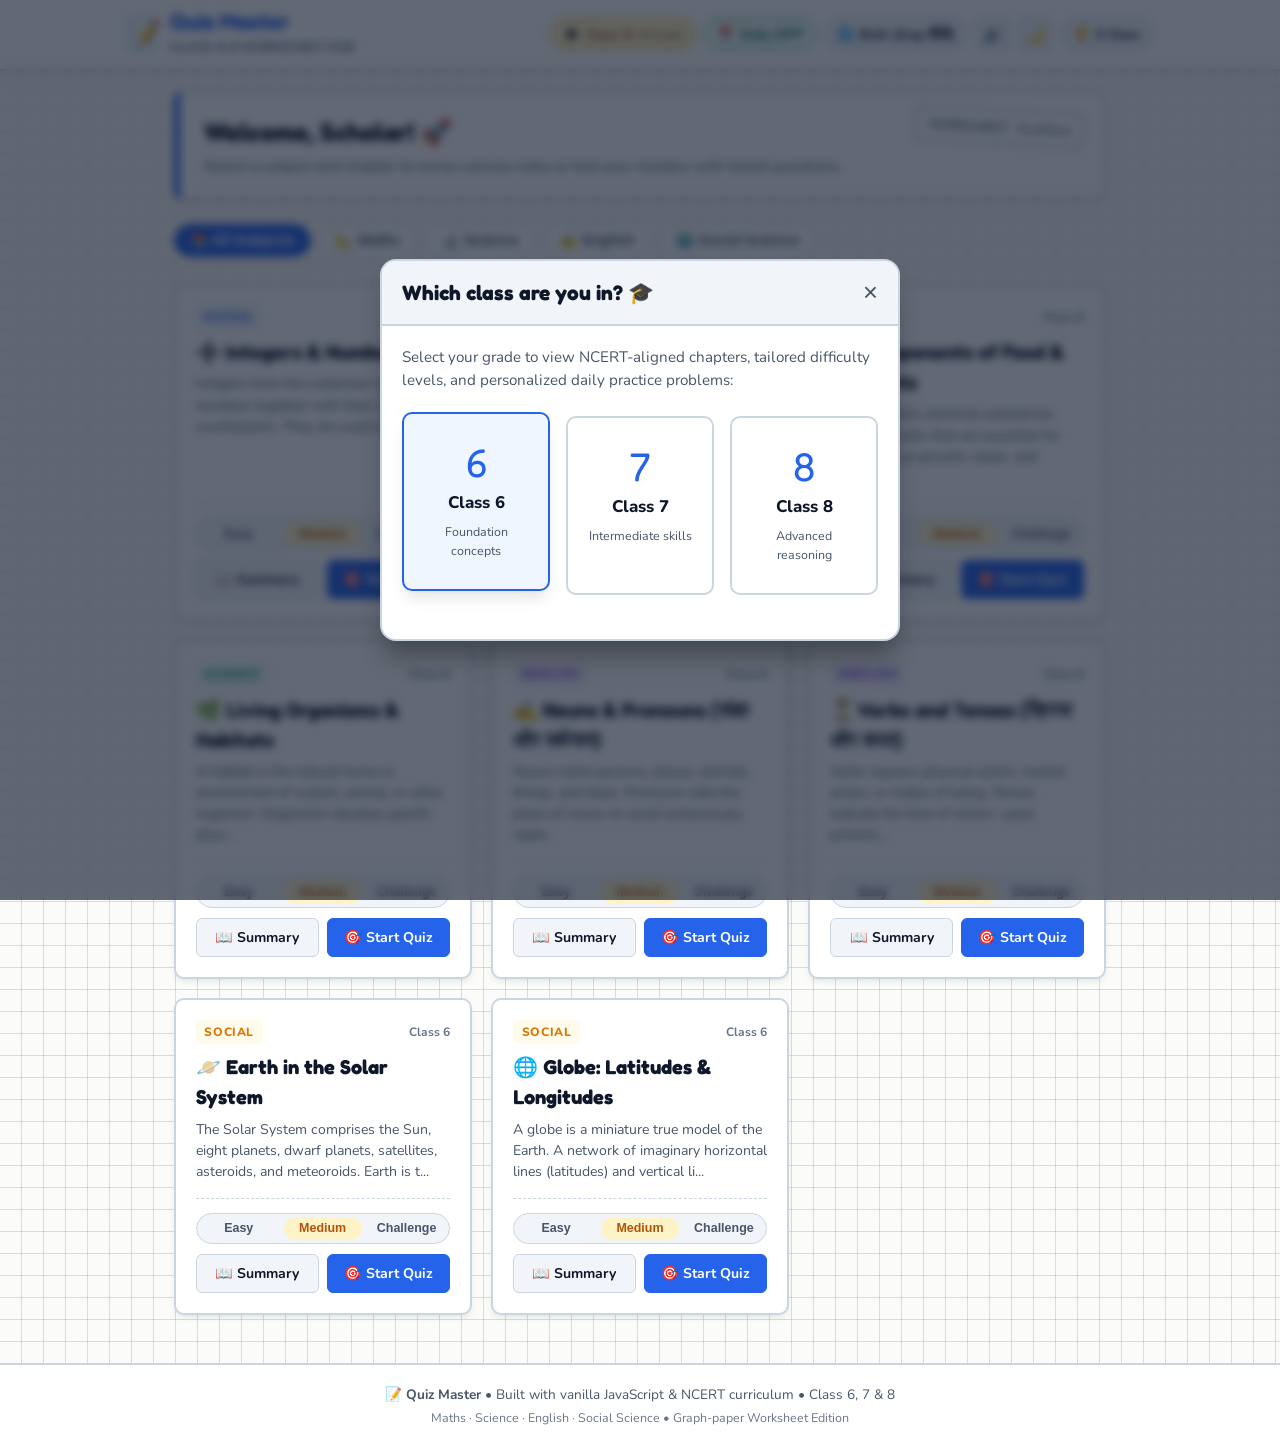
==== index.html @ a73cd45b "Add Quiz Master website" ====
<!DOCTYPE html>
<html lang="en" data-theme="light">
<head>
  <meta charset="UTF-8">
  <meta name="viewport" content="width=device-width, initial-scale=1.0">
  <title>Quiz Master - Class 6–8 Educational Hub</title>
  <link rel="preconnect" href="https://fonts.googleapis.com">
  <link rel="preconnect" href="https://fonts.gstatic.com" crossorigin>
  <link href="https://fonts.googleapis.com/css2?family=Fredoka:wght@500;600;700&family=Noto+Sans+Devanagari:wght@400;500;600;700&family=Nunito:wght@400;600;700;800&display=swap" rel="stylesheet">

  <style>
    /* =========================================================
       GRAPH-PAPER WORKSHEET DESIGN SYSTEM (LIGHT & DARK THEMES)
       ========================================================= */
    :root {
      --bg: #fbfbf9;
      --grid-color: rgba(148, 163, 184, 0.35);
      --margin-line: #f87171;
      --surface: #ffffff;
      --surface-card: #ffffff;
      --surface-alt: #f1f5f9;
      --text: #0f172a;
      --text-muted: #475569;
      --text-light: #64748b;
      --border: #cbd5e1;
      --border-dark: #94a3b8;
      
      --primary: #2563eb;
      --primary-hover: #1d4ed8;
      --primary-light: #eff6ff;
      --primary-border: #bfdbfe;
      
      --accent-science: #059669;
      --accent-science-bg: #ecfdf5;
      --accent-maths: #2563eb;
      --accent-maths-bg: #eff6ff;
      --accent-english: #7c3aed;
      --accent-english-bg: #f5f3ff;
      --accent-social: #d97706;
      --accent-social-bg: #fffbeb;

      --correct: #16a34a;
      --correct-bg: #f0fdf4;
      --correct-border: #86efac;
      --wrong: #dc2626;
      --wrong-bg: #fef2f2;
      --wrong-border: #fca5a5;

      --radius-sm: 6px;
      --radius-md: 10px;
      --radius-lg: 16px;
      --shadow-sheet: 0 4px 6px -1px rgba(0, 0, 0, 0.07), 0 2px 4px -2px rgba(0, 0, 0, 0.05);
      --shadow-hover: 0 10px 15px -3px rgba(0, 0, 0, 0.1), 0 4px 6px -4px rgba(0, 0, 0, 0.05);

      --font-body: 'Nunito', system-ui, -apple-system, sans-serif;
      --font-hindi: 'Noto Sans Devanagari', 'Nunito', sans-serif;
      --font-display: 'Fredoka', cursive, sans-serif;
    }

    [data-theme="dark"] {
      --bg: #0f172a;
      --grid-color: rgba(51, 65, 85, 0.45);
      --margin-line: #991b1b;
      --surface: #1e293b;
      --surface-card: #1e293b;
      --surface-alt: #0f172a;
      --text: #f8fafc;
      --text-muted: #cbd5e1;
      --text-light: #94a3b8;
      --border: #334155;
      --border-dark: #475569;

      --primary: #38bdf8;
      --primary-hover: #0284c7;
      --primary-light: #082f49;
      --primary-border: #0369a1;

      --accent-science: #10b981;
      --accent-science-bg: #064e3b;
      --accent-maths: #38bdf8;
      --accent-maths-bg: #0c4a6e;
      --accent-english: #a78bfa;
      --accent-english-bg: #4c1d95;
      --accent-social: #fbbf24;
      --accent-social-bg: #78350f;

      --correct: #22c55e;
      --correct-bg: #052e16;
      --correct-border: #15803d;
      --wrong: #ef4444;
      --wrong-bg: #450a0a;
      --wrong-border: #991b1b;

      --shadow-sheet: 0 4px 6px -1px rgba(0, 0, 0, 0.4);
      --shadow-hover: 0 10px 20px -3px rgba(0, 0, 0, 0.5);
    }

    * { box-sizing: border-box; margin: 0; padding: 0; }

    body {
      background-color: var(--bg);
      background-image: 
        linear-gradient(var(--grid-color) 1px, transparent 1px),
        linear-gradient(90deg, var(--grid-color) 1px, transparent 1px);
      background-size: 22px 22px;
      background-position: -1px -1px;
      color: var(--text);
      font-family: var(--font-body);
      min-height: 100vh;
      display: flex;
      flex-direction: column;
      line-height: 1.5;
    }

    /* Confetti Canvas */
    #confetti-canvas {
      position: fixed;
      inset: 0;
      width: 100vw;
      height: 100vh;
      pointer-events: none;
      z-index: 9999;
    }

    /* Top Worksheet Header Bar */
    .app-header {
      background: var(--surface);
      border-bottom: 2px solid var(--border);
      position: sticky;
      top: 0;
      z-index: 100;
      box-shadow: var(--shadow-sheet);
    }

    .header-inner {
      max-width: 1060px;
      margin: 0 auto;
      padding: 0.65rem 1rem;
      display: flex;
      justify-content: space-between;
      align-items: center;
      gap: 0.75rem;
      flex-wrap: wrap;
    }

    .brand-wrap {
      display: flex;
      align-items: center;
      gap: 0.5rem;
      cursor: pointer;
      user-select: none;
    }

    .brand-icon {
      font-size: 1.8rem;
    }

    .brand-title {
      font-family: var(--font-display);
      font-size: 1.35rem;
      color: var(--primary);
      line-height: 1.1;
    }

    .brand-sub {
      font-size: 0.75rem;
      color: var(--text-muted);
      font-weight: 700;
      text-transform: uppercase;
      letter-spacing: 0.05em;
    }

    .header-tools {
      display: flex;
      align-items: center;
      gap: 0.5rem;
      flex-wrap: wrap;
    }

    .chip-btn {
      background: var(--surface-alt);
      border: 1.5px solid var(--border);
      color: var(--text);
      font-family: var(--font-body);
      font-size: 0.85rem;
      font-weight: 700;
      padding: 0.35rem 0.75rem;
      border-radius: 9999px;
      cursor: pointer;
      display: inline-flex;
      align-items: center;
      gap: 0.35rem;
      transition: all 0.15s ease;
      white-space: nowrap;
    }

    .chip-btn:hover {
      border-color: var(--primary);
      background: var(--primary-light);
    }

    .chip-class {
      background: #fef3c7;
      border-color: #f59e0b;
      color: #92400e;
    }
    [data-theme="dark"] .chip-class {
      background: #78350f;
      border-color: #d97706;
      color: #fef3c7;
    }

    .chip-dpp {
      background: #ecfdf5;
      border-color: #10b981;
      color: #065f46;
    }
    [data-theme="dark"] .chip-dpp {
      background: #064e3b;
      border-color: #059669;
      color: #a7f3d0;
    }

    .tool-icon-btn {
      background: var(--surface-alt);
      border: 1.5px solid var(--border);
      border-radius: var(--radius-sm);
      color: var(--text);
      width: 34px;
      height: 34px;
      display: flex;
      align-items: center;
      justify-content: center;
      cursor: pointer;
      font-size: 1rem;
      transition: all 0.15s ease;
    }

    .tool-icon-btn:hover {
      border-color: var(--primary);
      transform: translateY(-1px);
    }

    /* Worksheet Container */
    .main-wrap {
      flex: 1;
      max-width: 960px;
      width: 100%;
      margin: 1.25rem auto 3rem;
      padding: 0 0.85rem;
    }

    /* Screen Management */
    .view-screen {
      display: none;
      animation: fadeIn 0.25s ease-out forwards;
    }
    .view-screen.active {
      display: block;
    }

    @keyframes fadeIn {
      from { opacity: 0; transform: translateY(6px); }
      to { opacity: 1; transform: translateY(0); }
    }

    /* Worksheet Header Card */
    .worksheet-header-card {
      background: var(--surface);
      border: 2px solid var(--border);
      border-left: 6px solid var(--primary);
      border-radius: var(--radius-md);
      padding: 1.25rem 1.5rem;
      box-shadow: var(--shadow-sheet);
      margin-bottom: 1.5rem;
      position: relative;
    }

    .worksheet-header-card h2 {
      font-family: var(--font-display);
      font-size: 1.6rem;
      color: var(--text);
      margin-bottom: 0.25rem;
    }

    .worksheet-header-card p {
      color: var(--text-muted);
      font-size: 0.95rem;
    }

    .worksheet-stamp {
      position: absolute;
      right: 1.25rem;
      top: 1rem;
      border: 2px dashed var(--border-dark);
      border-radius: var(--radius-sm);
      padding: 0.35rem 0.75rem;
      text-align: center;
      font-family: var(--font-display);
      font-size: 0.85rem;
      color: var(--text-muted);
      transform: rotate(3deg);
      user-select: none;
    }

    /* Subjects Filter Tabs */
    .filter-pills-row {
      display: flex;
      gap: 0.5rem;
      margin-bottom: 1.25rem;
      overflow-x: auto;
      padding-bottom: 0.35rem;
    }

    .filter-pill {
      background: var(--surface);
      border: 1.5px solid var(--border);
      padding: 0.45rem 1rem;
      border-radius: 9999px;
      font-size: 0.9rem;
      font-weight: 700;
      color: var(--text-muted);
      cursor: pointer;
      display: flex;
      align-items: center;
      gap: 0.4rem;
      white-space: nowrap;
      transition: all 0.15s ease;
    }

    .filter-pill:hover, .filter-pill.active {
      border-color: var(--primary);
      background: var(--primary);
      color: #ffffff;
    }

    /* Topics Grid */
    .topics-grid {
      display: grid;
      grid-template-columns: repeat(auto-fill, minmax(290px, 1fr));
      gap: 1.2rem;
    }

    .topic-sheet-card {
      background: var(--surface);
      border: 2px solid var(--border);
      border-radius: var(--radius-md);
      padding: 1.25rem;
      box-shadow: var(--shadow-sheet);
      display: flex;
      flex-direction: column;
      justify-content: space-between;
      transition: all 0.2s ease;
      position: relative;
    }

    .topic-sheet-card:hover {
      border-color: var(--primary);
      transform: translateY(-3px);
      box-shadow: var(--shadow-hover);
    }

    .topic-badge-row {
      display: flex;
      justify-content: space-between;
      align-items: center;
      margin-bottom: 0.5rem;
    }

    .subject-tag {
      font-size: 0.75rem;
      font-weight: 800;
      text-transform: uppercase;
      letter-spacing: 0.05em;
      padding: 0.2rem 0.55rem;
      border-radius: var(--radius-sm);
    }

    .tag-science { background: var(--accent-science-bg); color: var(--accent-science); }
    .tag-maths { background: var(--accent-maths-bg); color: var(--accent-maths); }
    .tag-english { background: var(--accent-english-bg); color: var(--accent-english); }
    .tag-social { background: var(--accent-social-bg); color: var(--accent-social); }

    .topic-class-tag {
      font-size: 0.75rem;
      font-weight: 700;
      color: var(--text-light);
    }

    .topic-title {
      font-family: var(--font-display);
      font-size: 1.25rem;
      color: var(--text);
      margin-bottom: 0.4rem;
      display: flex;
      align-items: center;
      gap: 0.4rem;
    }

    .topic-desc {
      font-size: 0.88rem;
      color: var(--text-muted);
      margin-bottom: 1rem;
      flex: 1;
    }

    .topic-actions {
      border-top: 1.5px dashed var(--border);
      padding-top: 0.85rem;
      display: flex;
      flex-direction: column;
      gap: 0.65rem;
    }

    .level-pills {
      display: flex;
      gap: 0.35rem;
      background: var(--surface-alt);
      padding: 3px;
      border-radius: 9999px;
      border: 1px solid var(--border);
    }

    .level-btn {
      flex: 1;
      border: none;
      background: none;
      padding: 0.3rem 0;
      font-size: 0.78rem;
      font-weight: 800;
      border-radius: 9999px;
      cursor: pointer;
      color: var(--text-muted);
      transition: all 0.15s ease;
    }

    .level-btn.active-easy { background: #dcfce7; color: #15803d; }
    .level-btn.active-medium { background: #fef3c7; color: #b45309; }
    .level-btn.active-challenge { background: #f3e8ff; color: #7e22ce; }

    .topic-btn-row {
      display: grid;
      grid-template-columns: 1fr 1fr;
      gap: 0.5rem;
    }

    .btn {
      font-family: var(--font-body);
      font-size: 0.88rem;
      font-weight: 700;
      padding: 0.55rem 0.85rem;
      border-radius: var(--radius-sm);
      cursor: pointer;
      display: inline-flex;
      align-items: center;
      justify-content: center;
      gap: 0.35rem;
      border: 1.5px solid transparent;
      transition: all 0.15s ease;
      text-align: center;
    }

    .btn-primary {
      background: var(--primary);
      color: #ffffff;
      border-color: var(--primary);
    }
    .btn-primary:hover {
      background: var(--primary-hover);
    }

    .btn-secondary {
      background: var(--surface-alt);
      color: var(--text);
      border-color: var(--border);
    }
    .btn-secondary:hover {
      border-color: var(--border-dark);
      background: var(--surface);
    }

    .btn-accent {
      background: var(--accent-social);
      color: #ffffff;
      border-color: var(--accent-social);
    }

    /* Modal dialogs */
    .modal-overlay {
      position: fixed;
      inset: 0;
      background: rgba(15, 23, 42, 0.65);
      backdrop-filter: blur(4px);
      z-index: 1000;
      display: none;
      align-items: center;
      justify-content: center;
      padding: 1rem;
    }
    .modal-overlay.open {
      display: flex;
    }

    .modal-card {
      background: var(--surface);
      border: 2px solid var(--border);
      border-radius: var(--radius-lg);
      max-width: 650px;
      width: 100%;
      max-height: 88vh;
      display: flex;
      flex-direction: column;
      box-shadow: 0 20px 25px -5px rgba(0, 0, 0, 0.3);
      overflow: hidden;
      animation: modalPop 0.25s cubic-bezier(0.34, 1.56, 0.64, 1);
    }

    @keyframes modalPop {
      from { transform: scale(0.94); opacity: 0; }
      to { transform: scale(1); opacity: 1; }
    }

    .modal-header {
      padding: 1rem 1.25rem;
      border-bottom: 2px solid var(--border);
      display: flex;
      justify-content: space-between;
      align-items: center;
      background: var(--surface-alt);
    }

    .modal-header h3 {
      font-family: var(--font-display);
      font-size: 1.3rem;
      color: var(--text);
    }

    .modal-close {
      background: none;
      border: none;
      font-size: 1.6rem;
      color: var(--text-muted);
      cursor: pointer;
      line-height: 1;
    }

    .modal-body {
      padding: 1.25rem;
      overflow-y: auto;
      flex: 1;
    }

    .modal-footer {
      padding: 0.85rem 1.25rem;
      border-top: 1.5px solid var(--border);
      display: flex;
      justify-content: flex-end;
      gap: 0.5rem;
      background: var(--surface-alt);
    }

    /* Class Selection Screen */
    .class-picker-options {
      display: grid;
      grid-template-columns: repeat(3, 1fr);
      gap: 1rem;
      margin: 1.5rem 0;
    }

    .class-big-btn {
      background: var(--surface);
      border: 2.5px solid var(--border);
      border-radius: var(--radius-md);
      padding: 1.75rem 1rem;
      text-align: center;
      cursor: pointer;
      transition: all 0.2s ease;
      display: flex;
      flex-direction: column;
      align-items: center;
      gap: 0.5rem;
    }

    .class-big-btn:hover, .class-big-btn.selected {
      border-color: var(--primary);
      background: var(--primary-light);
      transform: translateY(-4px);
      box-shadow: var(--shadow-hover);
    }

    .class-big-btn .cls-num {
      font-family: var(--font-display);
      font-size: 2.5rem;
      color: var(--primary);
      line-height: 1;
    }

    .class-big-btn .cls-label {
      font-weight: 800;
      font-size: 1.05rem;
    }

    .class-big-btn .cls-desc {
      font-size: 0.78rem;
      color: var(--text-muted);
    }

    /* Chapter Summary Collapsible Elements */
    .summary-collapsible {
      border: 1.5px solid var(--border);
      border-radius: var(--radius-sm);
      margin-bottom: 0.75rem;
      background: var(--surface);
      overflow: hidden;
    }

    .summary-collapsible summary {
      padding: 0.75rem 1rem;
      background: var(--surface-alt);
      font-weight: 700;
      font-size: 0.95rem;
      cursor: pointer;
      user-select: none;
      display: flex;
      align-items: center;
      justify-content: space-between;
    }

    .summary-collapsible summary::-webkit-details-marker {
      display: none;
    }

    .summary-content {
      padding: 1rem;
      font-size: 0.93rem;
      line-height: 1.6;
    }

    .summary-content ul {
      padding-left: 1.25rem;
      margin-bottom: 0.5rem;
    }

    .summary-content li {
      margin-bottom: 0.4rem;
    }

    .formula-callout {
      background: #f0fdf4;
      border: 1.5px dashed var(--correct);
      border-radius: var(--radius-sm);
      padding: 0.75rem 1rem;
      font-weight: 600;
      color: #166534;
      margin: 0.5rem 0;
    }
    [data-theme="dark"] .formula-callout {
      background: #052e16;
      color: #86efac;
    }

    .example-callout {
      background: var(--primary-light);
      border-left: 4px solid var(--primary);
      padding: 0.75rem 1rem;
      border-radius: 0 var(--radius-sm) var(--radius-sm) 0;
      margin: 0.5rem 0;
      font-size: 0.92rem;
    }

    .mistake-callout {
      background: var(--wrong-bg);
      border: 1.5px solid var(--wrong-border);
      border-radius: var(--radius-sm);
      padding: 0.75rem 1rem;
      color: var(--wrong);
      margin: 0.5rem 0;
      font-size: 0.9rem;
    }

    /* Bilingual Hindi Blocks */
    .hindi-text {
      font-family: var(--font-hindi);
      font-size: 1.05rem;
      line-height: 1.65;
      color: var(--text);
      margin-top: 0.5rem;
      padding-top: 0.5rem;
      border-top: 1px dashed var(--border);
    }

    .hi-badge {
      display: inline-block;
      font-size: 0.72rem;
      font-weight: 800;
      background: #fef3c7;
      color: #92400e;
      border: 1px solid #f59e0b;
      border-radius: 4px;
      padding: 1px 6px;
      margin-bottom: 0.25rem;
    }

    /* Pre-Quiz Launch Config */
    .config-box {
      background: var(--surface-alt);
      border: 1.5px solid var(--border);
      border-radius: var(--radius-sm);
      padding: 0.85rem 1rem;
      margin: 1rem 0;
    }

    .config-row {
      display: flex;
      align-items: center;
      justify-content: space-between;
      gap: 1rem;
      margin-bottom: 0.5rem;
    }

    .config-pills {
      display: flex;
      gap: 0.4rem;
    }

    .cfg-pill {
      background: var(--surface);
      border: 1.5px solid var(--border);
      padding: 0.3rem 0.75rem;
      border-radius: 9999px;
      font-size: 0.85rem;
      font-weight: 700;
      cursor: pointer;
    }
    .cfg-pill.selected {
      background: var(--primary);
      border-color: var(--primary);
      color: #ffffff;
    }

    /* Quiz Header Toolbar */
    .quiz-bar {
      display: flex;
      justify-content: space-between;
      align-items: center;
      gap: 0.75rem;
      margin-bottom: 0.85rem;
      flex-wrap: wrap;
    }

    .progress-line-wrap {
      height: 8px;
      background: var(--border);
      border-radius: 9999px;
      overflow: hidden;
      margin-bottom: 0.5rem;
    }

    .progress-line-fill {
      height: 100%;
      background: linear-gradient(90deg, var(--primary), var(--correct));
      width: 0%;
      transition: width 0.25s ease;
    }

    .quiz-info-row {
      display: flex;
      justify-content: space-between;
      font-size: 0.85rem;
      font-weight: 700;
      color: var(--text-muted);
      margin-bottom: 1.25rem;
    }

    /* Active Question Card */
    .question-sheet-card {
      background: var(--surface);
      border: 2px solid var(--border);
      border-radius: var(--radius-md);
      padding: 1.75rem;
      box-shadow: var(--shadow-sheet);
      margin-bottom: 1.5rem;
      position: relative;
    }

    .q-type-badge {
      display: inline-block;
      font-size: 0.75rem;
      font-weight: 800;
      text-transform: uppercase;
      letter-spacing: 0.05em;
      padding: 0.2rem 0.6rem;
      border-radius: var(--radius-sm);
      background: var(--surface-alt);
      border: 1px solid var(--border);
      color: var(--text-muted);
      margin-bottom: 0.65rem;
    }

    .q-text {
      font-family: var(--font-display);
      font-size: 1.35rem;
      color: var(--text);
      line-height: 1.4;
      margin-bottom: 1.5rem;
    }

    /* MCQ Options Styling */
    .mcq-options-list {
      display: flex;
      flex-direction: column;
      gap: 0.75rem;
    }

    .mcq-option-wrap {
      display: flex;
      flex-direction: column;
    }

    .mcq-option-btn {
      background: var(--surface);
      border: 2px solid var(--border);
      border-radius: var(--radius-sm);
      padding: 0.85rem 1rem;
      font-size: 1rem;
      font-family: var(--font-body);
      font-weight: 600;
      color: var(--text);
      text-align: left;
      cursor: pointer;
      display: flex;
      align-items: center;
      gap: 0.75rem;
      transition: all 0.15s ease;
      user-select: none;
    }

    .mcq-option-btn:hover:not(:disabled) {
      border-color: var(--primary);
      background: var(--primary-light);
      transform: translateX(3px);
    }

    .opt-letter {
      background: var(--surface-alt);
      border: 1px solid var(--border);
      width: 30px;
      height: 30px;
      border-radius: var(--radius-sm);
      display: flex;
      align-items: center;
      justify-content: center;
      font-weight: 800;
      font-size: 0.9rem;
      flex-shrink: 0;
    }

    .mcq-option-btn.opt-correct {
      border-color: var(--correct) !important;
      background: var(--correct-bg) !important;
      color: var(--correct) !important;
      font-weight: 800;
    }
    .mcq-option-btn.opt-correct .opt-letter {
      background: var(--correct) !important;
      color: #ffffff !important;
    }

    .mcq-option-btn.opt-wrong {
      border-color: var(--wrong) !important;
      background: var(--wrong-bg) !important;
      color: var(--wrong) !important;
    }
    .mcq-option-btn.opt-wrong .opt-letter {
      background: var(--wrong) !important;
      color: #ffffff !important;
    }

    /* Immediate Feedback Directly Below Chosen Option */
    .inline-wrong-exp {
      background: var(--wrong-bg);
      border: 1.5px solid var(--wrong-border);
      border-top: none;
      border-radius: 0 0 var(--radius-sm) var(--radius-sm);
      padding: 0.75rem 1rem;
      margin-top: -2px;
      font-size: 0.92rem;
      color: var(--text);
      animation: fadeIn 0.2s ease;
    }

    .inline-wrong-exp strong {
      color: var(--wrong);
      display: block;
      margin-bottom: 0.35rem;
      font-size: 0.95rem;
    }

    .correct-feedback-box {
      background: var(--correct-bg);
      border: 1.5px solid var(--correct-border);
      border-radius: var(--radius-sm);
      padding: 0.85rem 1rem;
      margin-top: 1rem;
      animation: fadeIn 0.2s ease;
    }

    .correct-feedback-box strong {
      color: var(--correct);
      display: block;
      margin-bottom: 0.25rem;
    }

    /* Fill in Blanks Styling */
    .fill-box-wrap {
      display: flex;
      flex-direction: column;
      gap: 1rem;
      margin-bottom: 1.5rem;
    }

    .fill-input {
      font-family: var(--font-body);
      font-size: 1.15rem;
      font-weight: 700;
      padding: 0.75rem 1rem;
      border: 2px solid var(--border);
      border-radius: var(--radius-sm);
      background: var(--surface);
      color: var(--text);
      width: 100%;
      max-width: 400px;
    }
    .fill-input:focus {
      outline: none;
      border-color: var(--primary);
    }

    .word-bank-chips {
      display: flex;
      flex-wrap: wrap;
      gap: 0.4rem;
      margin-top: 0.35rem;
    }

    .bank-chip {
      background: var(--surface-alt);
      border: 1.5px solid var(--border);
      padding: 0.35rem 0.75rem;
      border-radius: 9999px;
      font-size: 0.85rem;
      font-weight: 700;
      cursor: pointer;
      user-select: none;
    }
    .bank-chip:hover {
      border-color: var(--primary);
      background: var(--primary-light);
    }

    /* Short Answer Styling */
    .short-input-area {
      width: 100%;
      font-family: var(--font-body);
      font-size: 1rem;
      padding: 0.75rem 1rem;
      border: 2px solid var(--border);
      border-radius: var(--radius-sm);
      background: var(--surface);
      color: var(--text);
      resize: vertical;
      margin-bottom: 0.75rem;
    }

    .self-mark-row {
      display: flex;
      gap: 0.75rem;
      margin-top: 0.75rem;
    }

    /* Long Answer Checklist Styling */
    .checklist-wrap {
      background: var(--surface-alt);
      border: 1.5px solid var(--border);
      border-radius: var(--radius-sm);
      padding: 1rem;
      margin-top: 1rem;
    }

    .check-item {
      display: flex;
      align-items: flex-start;
      gap: 0.6rem;
      margin-bottom: 0.6rem;
      font-size: 0.95rem;
      cursor: pointer;
    }

    .check-item input[type="checkbox"] {
      width: 18px;
      height: 18px;
      margin-top: 3px;
      cursor: pointer;
    }

    /* Flowchart Styling */
    .flowchart-container {
      display: flex;
      align-items: center;
      flex-wrap: wrap;
      gap: 0.6rem;
      margin: 1.25rem 0;
      padding: 1rem;
      background: var(--surface-alt);
      border: 1.5px solid var(--border);
      border-radius: var(--radius-sm);
    }

    .flow-box {
      background: var(--surface);
      border: 2px solid var(--border);
      border-radius: var(--radius-sm);
      padding: 0.65rem 0.85rem;
      font-weight: 700;
      font-size: 0.9rem;
      text-align: center;
      min-width: 110px;
    }

    .flow-box.flow-empty {
      border: 2px dashed var(--primary);
      background: var(--primary-light);
      padding: 0.4rem;
    }

    .flow-select {
      font-family: var(--font-body);
      font-weight: 700;
      font-size: 0.85rem;
      padding: 0.4rem;
      border-radius: 4px;
      border: 1px solid var(--border);
      background: var(--surface);
      color: var(--text);
      width: 100%;
    }

    .flow-arrow {
      font-size: 1.2rem;
      color: var(--text-muted);
      font-weight: bold;
    }

    /* Action bottom button row */
    .quiz-bottom-actions {
      display: flex;
      justify-content: flex-end;
      margin-top: 1.5rem;
    }

    /* Result Worksheet Screen */
    .result-sheet {
      background: var(--surface);
      border: 2px solid var(--border);
      border-radius: var(--radius-md);
      padding: 2.25rem 1.5rem;
      text-align: center;
      box-shadow: var(--shadow-sheet);
      max-width: 650px;
      margin: 0 auto;
    }

    .result-trophy {
      font-size: 3.5rem;
      margin-bottom: 0.5rem;
    }

    .score-badge-circle {
      display: inline-block;
      background: var(--surface-alt);
      border: 2.5px dashed var(--primary);
      border-radius: var(--radius-md);
      padding: 1rem 2rem;
      margin: 1.25rem 0;
    }

    .score-marks-val {
      font-family: var(--font-display);
      font-size: 2.8rem;
      color: var(--primary);
      line-height: 1;
    }

    .score-marks-pct {
      font-weight: 800;
      color: var(--correct);
      font-size: 1.1rem;
    }

    .stars-string {
      font-size: 2rem;
      margin-bottom: 0.5rem;
      letter-spacing: 0.25rem;
    }

    .result-grid-stats {
      display: grid;
      grid-template-columns: repeat(3, 1fr);
      gap: 0.75rem;
      margin-bottom: 1.5rem;
    }

    .mini-stat-card {
      background: var(--surface-alt);
      border: 1px solid var(--border);
      padding: 0.65rem 0.5rem;
      border-radius: var(--radius-sm);
    }
    .mini-stat-label {
      font-size: 0.75rem;
      color: var(--text-muted);
      font-weight: 700;
      text-transform: uppercase;
    }
    .mini-stat-num {
      font-family: var(--font-display);
      font-size: 1.2rem;
    }

    .review-accordion {
      text-align: left;
      margin-top: 2rem;
      border-top: 2px solid var(--border);
      padding-top: 1.5rem;
    }

    .review-card {
      background: var(--surface-alt);
      border: 1.5px solid var(--border);
      border-radius: var(--radius-sm);
      padding: 1rem;
      margin-bottom: 0.85rem;
    }
    .review-card.correct-border { border-left: 5px solid var(--correct); }
    .review-card.wrong-border { border-left: 5px solid var(--wrong); }

    /* Footer */
    .app-footer {
      background: var(--surface);
      border-top: 2px solid var(--border);
      padding: 1.25rem;
      text-align: center;
      font-size: 0.85rem;
      color: var(--text-muted);
      margin-top: auto;
    }

    /* Responsive tweaks for 360px */
    @media (max-width: 480px) {
      .header-inner { padding: 0.5rem; }
      .class-picker-options { grid-template-columns: 1fr; }
      .result-grid-stats { grid-template-columns: 1fr; }
      .flowchart-container { flex-direction: column; align-items: stretch; }
      .flow-arrow { text-align: center; transform: rotate(90deg); }
      .topic-btn-row { grid-template-columns: 1fr; }
    }
  </style>
</head>
<body>

  <canvas id="confetti-canvas"></canvas>

  <!-- Navigation Bar -->
  <header class="app-header">
    <div class="header-inner">
      <div class="brand-wrap" id="nav-brand-home">
        <span class="brand-icon">📝</span>
        <div>
          <h1 class="brand-title">Quiz Master</h1>
          <span class="brand-sub">Class 6–8 Worksheet Hub</span>
        </div>
      </div>

      <div class="header-tools">
        <!-- Class Chip with Change Button -->
        <button class="chip-btn chip-class" id="btn-change-class" title="Switch your class">
          <span>🎓</span>
          <span id="chip-class-label">Class 6</span>
          <span style="font-size: 0.7rem; opacity: 0.8;">(change)</span>
        </button>

        <!-- Daily DPP Chip -->
        <button class="chip-btn chip-dpp" id="btn-header-dpp" title="Start Daily Practice Problem">
          <span>📅</span>
          <span>Daily DPP</span>
        </button>

        <!-- Language Toggle -->
        <button class="chip-btn" id="btn-toggle-lang" title="Toggle language explanations">
          <span>🌐</span>
          <span id="lang-label">Both (Eng+हिंदी)</span>
        </button>

        <!-- Sound Toggle -->
        <button class="tool-icon-btn" id="btn-toggle-sound" title="Toggle sound effects">
          <span id="sound-icon-symbol">🔊</span>
        </button>

        <!-- Dark/Light Theme Toggle -->
        <button class="tool-icon-btn" id="btn-toggle-theme" title="Toggle Light/Dark Theme">
          <span id="theme-icon-symbol">🌙</span>
        </button>

        <!-- Progress / Trophies -->
        <button class="chip-btn" id="btn-view-cabinet" title="View Trophy Cabinet">
          <span>🏆</span>
          <span id="header-stars-count">0 Stars</span>
        </button>
      </div>
    </div>
  </header>

  <!-- Main Worksheet Content Area -->
  <main class="main-wrap">

    <!-- ================= 1. HOME SCREEN: TOPICS & WORKSHEETS ================= -->
    <section id="screen-home" class="view-screen active">
      <div class="worksheet-header-card">
        <div class="worksheet-stamp" id="worksheet-class-stamp">WORKSHEET · CLASS 6</div>
        <h2 id="home-greeting">Welcome, Scholar! 🚀</h2>
        <p>Select a subject and chapter to revise concise notes or test your mastery with tiered questions.</p>
      </div>

      <!-- Subject Filter Pills -->
      <div class="filter-pills-row" id="subject-filter-container">
        <button class="filter-pill active" data-subject="all">📚 All Subjects</button>
        <button class="filter-pill" data-subject="maths">📐 Maths</button>
        <button class="filter-pill" data-subject="science">🔬 Science</button>
        <button class="filter-pill" data-subject="english">✍️ English</button>
        <button class="filter-pill" data-subject="social">🌍 Social Science</button>
      </div>

      <!-- Topics Grid -->
      <div class="topics-grid" id="topics-cards-container">
        <!-- Injected dynamically by JS -->
      </div>
    </section>

    <!-- ================= 2. ACTIVE QUIZ / DPP SCREEN ================= -->
    <section id="screen-quiz" class="view-screen">
      <div class="quiz-bar">
        <div style="display: flex; align-items: center; gap: 0.5rem;">
          <button class="btn btn-secondary" id="btn-quiz-exit" style="padding: 0.35rem 0.65rem; font-size: 0.8rem;">✕ Exit</button>
          <strong id="quiz-title-header" style="font-size: 1.05rem;">Topic Title</strong>
        </div>

        <div style="display: flex; align-items: center; gap: 0.65rem;">
          <span class="chip-btn" id="quiz-streak-chip" style="display: none; background: #ffedd5; color: #c2410c; border-color: #f97316;">
            🔥 Streak: <span id="quiz-streak-val">0</span>
          </span>
          <span class="chip-btn" id="quiz-timer-chip">⏱️ <span id="quiz-timer-val">00:00</span></span>
        </div>
      </div>

      <div class="progress-line-wrap">
        <div class="progress-line-fill" id="quiz-bar-fill"></div>
      </div>

      <div class="quiz-info-row">
        <span id="quiz-counter-text">Question 1 of 10</span>
        <span id="quiz-live-marks-text">Marks: 0.0</span>
      </div>

      <!-- Question Card Container -->
      <div class="question-sheet-card" id="question-card-inner">
        <!-- Rendered dynamically depending on question type -->
      </div>

      <!-- Bottom actions -->
      <div class="quiz-bottom-actions" id="quiz-actions-container" style="display: none;">
        <button class="btn btn-primary" id="btn-next-question">Next Question ➔</button>
      </div>
    </section>

    <!-- ================= 3. RESULT WORKSHEET SCREEN ================= -->
    <section id="screen-result" class="view-screen">
      <div class="result-sheet">
        <div class="result-trophy" id="res-trophy-emoji">🏆</div>
        <h2 id="res-heading-text" style="font-family: var(--font-display); font-size: 1.8rem; margin-bottom: 0.25rem;">Worksheet Complete!</h2>
        <p id="res-sub-text" style="color: var(--text-muted); font-size: 0.95rem; margin-bottom: 0.75rem;">Here is your performance summary:</p>

        <div class="stars-string" id="res-stars-display">⭐⭐⭐</div>

        <div class="score-badge-circle">
          <div class="score-marks-val" id="res-marks-obtained">8.5 / 10</div>
          <div class="score-marks-pct" id="res-accuracy-pct">85% Marks</div>
        </div>

        <div class="result-grid-stats">
          <div class="mini-stat-card">
            <span class="mini-stat-label">Time Spent</span>
            <div class="mini-stat-num" id="res-time-taken">02:15</div>
          </div>
          <div class="mini-stat-card">
            <span class="mini-stat-label">Max Streak</span>
            <div class="mini-stat-num" id="res-max-streak">4 🔥</div>
          </div>
          <div class="mini-stat-card">
            <span class="mini-stat-label">Stars Earned</span>
            <div class="mini-stat-num" id="res-stars-added">+3 ⭐</div>
          </div>
        </div>

        <div style="display: flex; gap: 0.5rem; justify-content: center; flex-wrap: wrap;">
          <button class="btn btn-primary" id="btn-res-retry">🔄 Try Again</button>
          <button class="btn btn-secondary" id="btn-res-toggle-review">📝 Review Answers</button>
          <button class="btn btn-secondary" id="btn-res-back-home">🏠 Back to Worksheets</button>
        </div>

        <!-- Review Answers Accordion -->
        <div class="review-accordion" id="review-accordion-box" style="display: none;">
          <h3 style="font-family: var(--font-display); font-size: 1.3rem; margin-bottom: 1rem;">Detailed Question Review</h3>
          <div id="review-cards-list"></div>
        </div>
      </div>
    </section>

    <!-- ================= 4. TROPHY CABINET SCREEN ================= -->
    <section id="screen-cabinet" class="view-screen">
      <div class="worksheet-header-card">
        <h2>Achievement Cabinet 🏅</h2>
        <p id="cabinet-class-info">Tracking mastery, total marks, and stars for your class level.</p>
      </div>

      <div style="display: grid; grid-template-columns: repeat(auto-fit, minmax(180px, 1fr)); gap: 1rem; margin-bottom: 2rem;">
        <div class="worksheet-header-card" style="margin-bottom: 0;">
          <span style="font-size: 2rem;">⭐</span>
          <h3 id="cab-stat-stars" style="font-family: var(--font-display); font-size: 1.8rem;">0</h3>
          <p style="font-weight: 700; text-transform: uppercase; font-size: 0.8rem;">Total Stars</p>
        </div>
        <div class="worksheet-header-card" style="margin-bottom: 0;">
          <span style="font-size: 2rem;">📝</span>
          <h3 id="cab-stat-quizzes" style="font-family: var(--font-display); font-size: 1.8rem;">0</h3>
          <p style="font-weight: 700; text-transform: uppercase; font-size: 0.8rem;">Quizzes Completed</p>
        </div>
        <div class="worksheet-header-card" style="margin-bottom: 0;">
          <span style="font-size: 2rem;">🔥</span>
          <h3 id="cab-stat-streak" style="font-family: var(--font-display); font-size: 1.8rem;">0</h3>
          <p style="font-weight: 700; text-transform: uppercase; font-size: 0.8rem;">Best Streak</p>
        </div>
      </div>

      <div style="text-align: center; margin-top: 1rem;">
        <button class="btn btn-secondary" id="btn-cabinet-back">← Back to Worksheets</button>
      </div>
    </section>

  </main>

  <!-- ================= MODAL: WHICH CLASS ARE YOU IN? ================= -->
  <div class="modal-overlay" id="modal-class-picker">
    <div class="modal-card" style="max-width: 520px;">
      <div class="modal-header">
        <h3>Which class are you in? 🎓</h3>
        <button class="modal-close" id="btn-close-class-modal">&times;</button>
      </div>
      <div class="modal-body">
        <p style="color: var(--text-muted); font-size: 0.95rem;">Select your grade to view NCERT-aligned chapters, tailored difficulty levels, and personalized daily practice problems:</p>
        
        <div class="class-picker-options">
          <div class="class-big-btn" data-class="6">
            <span class="cls-num">6</span>
            <span class="cls-label">Class 6</span>
            <span class="cls-desc">Foundation concepts</span>
          </div>
          <div class="class-big-btn" data-class="7">
            <span class="cls-num">7</span>
            <span class="cls-label">Class 7</span>
            <span class="cls-desc">Intermediate skills</span>
          </div>
          <div class="class-big-btn" data-class="8">
            <span class="cls-num">8</span>
            <span class="cls-label">Class 8</span>
            <span class="cls-desc">Advanced reasoning</span>
          </div>
        </div>
      </div>
    </div>
  </div>

  <!-- ================= MODAL: CHAPTER SUMMARY ================= -->
  <div class="modal-overlay" id="modal-chapter-summary">
    <div class="modal-card">
      <div class="modal-header">
        <div>
          <span style="font-size: 0.75rem; font-weight: 800; text-transform: uppercase; color: var(--primary);" id="summary-header-badge">Chapter Summary</span>
          <h3 id="summary-header-title">Chapter Title</h3>
        </div>
        <button class="modal-close" id="btn-close-summary-modal">&times;</button>
      </div>
      <div class="modal-body" id="summary-modal-content">
        <!-- Rendered collapsible sections -->
      </div>
      <div class="modal-footer">
        <button class="btn btn-secondary" id="btn-summary-dismiss">Done Reading</button>
        <button class="btn btn-primary" id="btn-summary-launch-quiz">Take Quiz on this Topic 🚀</button>
      </div>
    </div>
  </div>

  <!-- ================= MODAL: QUIZ CONFIG LAUNCHER ================= -->
  <div class="modal-overlay" id="modal-quiz-config">
    <div class="modal-card" style="max-width: 480px;">
      <div class="modal-header">
        <h3 id="cfg-modal-topic-title">Start Quiz</h3>
        <button class="modal-close" id="btn-close-config-modal">&times;</button>
      </div>
      <div class="modal-body">
        <div class="config-box">
          <div class="config-row">
            <strong>Selected Difficulty:</strong>
            <span id="cfg-modal-diff-label" style="text-transform: uppercase; font-weight: 800; color: var(--primary);">Medium</span>
          </div>
          <div class="config-row" style="margin-top: 1rem;">
            <strong>Number of questions:</strong>
            <div class="config-pills" id="cfg-qcount-pills">
              <button class="cfg-pill" data-count="5">5</button>
              <button class="cfg-pill selected" data-count="10">10 (Default)</button>
              <button class="cfg-pill" data-count="all">All</button>
            </div>
          </div>
        </div>
        <p style="font-size: 0.85rem; color: var(--text-muted);">
          Questions will be randomly picked without repeats. Includes varied types: MCQs, fill-in-the-blanks, short/long answers, and flowcharts.
        </p>
      </div>
      <div class="modal-footer">
        <button class="btn btn-secondary" id="btn-config-cancel">Cancel</button>
        <button class="btn btn-primary" id="btn-config-start">Begin Challenge ➔</button>
      </div>
    </div>
  </div>

  <!-- Footer -->
  <footer class="app-footer">
    <p>📝 <strong>Quiz Master</strong> • Built with vanilla JavaScript & NCERT curriculum • Class 6, 7 & 8</p>
    <p style="margin-top: 0.25rem; font-size: 0.78rem; opacity: 0.8;">Maths · Science · English · Social Science • Graph-paper Worksheet Edition</p>
  </footer>

  <!-- SCRIPT ENGINE -->
  <script>
const QUIZ_DATA = [
  {
    "id": "m6_integers",
    "name": "Integers & Number Line",
    "subject": "maths",
    "cls": 6,
    "icon": "➕",
    "summary": {
      "overview": "Integers form the collection of whole numbers together with their negative counterparts. They are used in daily life to represent quantities below zero, debts, temperatures, and elevations below sea level.",
      "points": [
        "Integers include negative numbers, zero, and positive counting numbers: {..., -3, -2, -1, 0, 1, 2, 3, ...}.",
        "Zero is an integer that is neither positive nor negative, positioned at the center of the number line.",
        "On a horizontal number line, numbers increase in value as you move to the right and decrease to the left.",
        "Every positive integer is greater than zero and greater than every negative integer.",
        "The absolute value of an integer is its numerical distance from zero, denoted as |x|, always non-negative.",
        "The additive inverse of an integer 'a' is '-a', such that their sum equals zero: a + (-a) = 0.",
        "Adding two integers with the same sign gives an integer with that common sign (e.g., (-4) + (-5) = -9).",
        "Adding integers with unlike signs: subtract the smaller absolute value from the larger, and keep the sign of the larger.",
        "Subtracting an integer is equivalent to adding its additive inverse: a - b = a + (-b).",
        "Successor of an integer 'a' is a + 1; Predecessor of an integer 'a' is a - 1."
      ],
      "formulas": [
        "Additive Inverse: a + (-a) = 0",
        "Subtraction Rule: a - b = a + (-b)",
        "Signs: (+a) + (+b) = +(a+b) | (-a) + (-b) = -(a+b)",
        "Double negative: -(-a) = +a"
      ],
      "example": "Solve (-8) + (+15) - (-3): First add unlike signs (-8 + 15 = +7). Next rewrite subtraction: 7 - (-3) = 7 + 3 = 10.",
      "mistakes": [
        "Mistake: Thinking -10 is greater than -2 because 10 > 2. Remember: on a number line, -10 is further left, so -10 < -2.",
        "Mistake: Forgetting that subtracting a negative becomes an addition: 6 - (-4) = 10, not 2."
      ]
    },
    "q": {
      "easy": [
        {
          "type": "mcq",
          "q": "What is the predecessor of -4?",
          "a": "-5",
          "wrong": [
            "-3",
            "3",
            "5"
          ],
          "exp": "Predecessor means subtracting 1: (-4) - 1 = -5."
        },
        {
          "type": "mcq",
          "q": "Which of the following integers is the greatest?",
          "a": "-1",
          "wrong": [
            "-15",
            "-7",
            "-3"
          ],
          "exp": "-1 is closest to zero on the left, making it greater than all other negative integers listed."
        },
        {
          "type": "mcq",
          "q": "What is the value of 0 + (-9)?",
          "a": "-9",
          "wrong": [
            "0",
            "9",
            "-1"
          ],
          "exp": "Adding zero to any number does not change its value: 0 + (-9) = -9."
        },
        {
          "type": "mcq",
          "q": "What is the additive inverse of +14?",
          "a": "-14",
          "wrong": [
            "14",
            "0",
            "1"
          ],
          "exp": "The additive inverse of a positive number is its negative counterpart, since 14 + (-14) = 0."
        },
        {
          "type": "mcq",
          "q": "Which integer is neither positive nor negative?",
          "a": "0",
          "wrong": [
            "1",
            "-1",
            "10"
          ],
          "exp": "Zero sits at the neutral center of the number line."
        },
        {
          "type": "fill",
          "q": "On a horizontal number line, numbers increase as we move to the ___.",
          "a": "right",
          "alt": [
            "Right"
          ],
          "bank": [
            "left",
            "right",
            "center",
            "origin"
          ],
          "exp": "Values on the number line increase towards the right and decrease towards the left."
        },
        {
          "type": "fill",
          "q": "The sum of (-6) and (+6) is equal to ___.",
          "a": "0",
          "alt": [
            "zero",
            "Zero"
          ],
          "bank": [
            "0",
            "-12",
            "12",
            "1"
          ],
          "exp": "Adding a number to its additive inverse always yields zero: (-6) + 6 = 0."
        },
        {
          "type": "short",
          "q": "What integer represents a submarine submerged 45 meters below sea level?",
          "a": "-45",
          "keys": [
            "-45",
            "negative 45",
            "minus 45"
          ],
          "exp": "Depths below sea level are represented by negative integers: -45 m."
        },
        {
          "type": "long",
          "q": "Explain how you add two integers with different signs using an example.",
          "model": "To add integers with different signs, ignore the signs and find the difference between their absolute values. Then assign the sign of the integer with the larger absolute value. For example, to add (-12) and (+5): 12 - 5 = 7. Since 12 has the negative sign, the result is -7.",
          "points": [
            "State rule: subtract absolute values",
            "State rule: assign sign of larger absolute value",
            "Provide a clear numeric example"
          ],
          "exp": "Follow the two-step rule: find absolute difference and assign dominant sign."
        },
        {
          "type": "flow",
          "q": "Complete the steps to solve: (+5) - (-8)",
          "steps": [
            "Identify problem: 5 - (-8)",
            "?",
            "Calculate: 5 + 8",
            "?"
          ],
          "answers": [
            "Rewrite as addition: 5 + 8",
            "Final answer: 13"
          ],
          "choices": [
            "Rewrite as addition: 5 + 8",
            "Final answer: 13",
            "Subtract: 5 - 8",
            "Final answer: -3"
          ],
          "exp": "Subtracting a negative number is equivalent to adding: 5 - (-8) = 5 + 8 = 13."
        }
      ],
      "medium": [
        {
          "type": "mcq",
          "q": "Evaluate: (-12) + (+7)",
          "a": "-5",
          "wrong": [
            "-19",
            "5",
            "19"
          ],
          "exp": "Different signs: 12 - 7 = 5. The larger absolute value is 12 (negative), so result is -5."
        },
        {
          "type": "mcq",
          "q": "Find the value of: (-20) - (-15)",
          "a": "-5",
          "wrong": [
            "-35",
            "5",
            "35"
          ],
          "exp": "(-20) - (-15) = -20 + 15 = -5."
        },
        {
          "type": "mcq",
          "q": "Which expression equals -10?",
          "a": "(-6) + (-4)",
          "wrong": [
            "(-6) - (-4)",
            "(-6) + 4",
            "6 - (-4)"
          ],
          "exp": "(-6) + (-4) = -(6+4) = -10."
        },
        {
          "type": "mcq",
          "q": "The temperature of a city dropped from 4°C by 9°C. What is the new temperature?",
          "a": "-5°C",
          "wrong": [
            "5°C",
            "-13°C",
            "13°C"
          ],
          "exp": "4 - 9 = -5°C."
        },
        {
          "type": "mcq",
          "q": "Compute: (-3) + (-2) + (-5)",
          "a": "-10",
          "wrong": [
            "10",
            "-4",
            "0"
          ],
          "exp": "All signs are negative: -(3 + 2 + 5) = -10."
        },
        {
          "type": "fill",
          "q": "The absolute value of -25 is denoted as |-25| and equals ___.",
          "a": "25",
          "alt": [
            "+25"
          ],
          "bank": [
            "25",
            "-25",
            "0",
            "50"
          ],
          "exp": "Absolute value represents distance from 0 and is always positive: |-25| = 25."
        },
        {
          "type": "fill",
          "q": "The integer that is 4 units to the left of -2 on a number line is ___.",
          "a": "-6",
          "alt": [
            "minus 6"
          ],
          "bank": [
            "-6",
            "2",
            "-2",
            "-8"
          ],
          "exp": "Moving 4 units left from -2 means subtracting 4: -2 - 4 = -6."
        },
        {
          "type": "short",
          "q": "A bank account has a balance of Rs 500. A withdrawal of Rs 750 is made. What is the new balance?",
          "a": "-250",
          "keys": [
            "-250",
            "rs -250",
            "overdrawn 250"
          ],
          "exp": "500 - 750 = -250 (an overdraft of Rs 250)."
        },
        {
          "type": "long",
          "q": "Explain the concept of additive inverse and show how it helps in subtraction of integers.",
          "model": "The additive inverse of an integer 'a' is the number that, when added to 'a', gives zero, which is '-a'. In subtraction, instead of taking away directly, we convert the subtraction of 'b' into the addition of its additive inverse: a - b = a + (-b). For instance, 10 - (-5) becomes 10 + 5 = 15.",
          "points": [
            "Define additive inverse (sum equals zero)",
            "Show relationship a - b = a + (-b)",
            "Provide example illustrating conversion to addition"
          ],
          "exp": "Additive inverse simplifies integer subtraction by converting it to addition."
        },
        {
          "type": "flow",
          "q": "Complete the steps to evaluate: (-15) + (+22) + (-7)",
          "steps": [
            "Group positives and negatives",
            "?",
            "Combine: 22 + (-22)",
            "?"
          ],
          "answers": [
            "Positives: 22, Negatives: -15 + -7 = -22",
            "Result: 0"
          ],
          "choices": [
            "Positives: 22, Negatives: -15 + -7 = -22",
            "Result: 0",
            "Multiply all values",
            "Result: -44"
          ],
          "exp": "Group negatives first: (-15) + (-7) = -22. Then 22 + (-22) = 0."
        }
      ],
      "challenge": [
        {
          "type": "mcq",
          "q": "Evaluate: [(-18) + (-12)] - [(-30) + 10]",
          "a": "-10",
          "wrong": [
            "-50",
            "10",
            "0"
          ],
          "exp": "[(-18) + (-12)] = -30. [(-30) + 10] = -20. Then -30 - (-20) = -30 + 20 = -10."
        },
        {
          "type": "mcq",
          "q": "If a = -5, b = -3, and c = 4, find (a - b) - c.",
          "a": "-6",
          "wrong": [
            "-12",
            "2",
            "6"
          ],
          "exp": "a - b = -5 - (-3) = -5 + 3 = -2. Then -2 - 4 = -6."
        },
        {
          "type": "mcq",
          "q": "A bird flies 120 m above sea level and a fish swims 45 m below sea level directly beneath it. What is the vertical distance between them?",
          "a": "165 m",
          "wrong": [
            "75 m",
            "-165 m",
            "120 m"
          ],
          "exp": "Distance = 120 - (-45) = 120 + 45 = 165 meters."
        },
        {
          "type": "mcq",
          "q": "Which of the following statements is FALSE?",
          "a": "The difference between two negative integers is always negative",
          "wrong": [
            "The sum of two negative integers is always negative",
            "Zero is greater than every negative integer",
            "Every integer has a successor"
          ],
          "exp": "(-2) - (-8) = -2 + 8 = +6, which is positive. Hence the statement is false."
        },
        {
          "type": "mcq",
          "q": "Simplify: 1 - 2 + 3 - 4 + 5 - 6 + ... + 19 - 20",
          "a": "-10",
          "wrong": [
            "10",
            "-20",
            "0"
          ],
          "exp": "Pairing consecutive terms: (1-2) + (3-4) + ... + (19-20) gives 10 pairs of -1, so 10 * (-1) = -10."
        },
        {
          "type": "fill",
          "q": "The sum of the additive inverse of -18 and the predecessor of -11 is ___.",
          "a": "6",
          "alt": [
            "+6"
          ],
          "bank": [
            "6",
            "-6",
            "30",
            "-30"
          ],
          "exp": "Additive inverse of -18 is 18. Predecessor of -11 is -12. 18 + (-12) = 6."
        },
        {
          "type": "fill",
          "q": "If x + (-8) = -20, then the value of x is ___.",
          "a": "-12",
          "alt": [
            "minus 12"
          ],
          "bank": [
            "-12",
            "-28",
            "12",
            "28"
          ],
          "exp": "x = -20 - (-8) = -20 + 8 = -12."
        },
        {
          "type": "short",
          "q": "Write two integers whose difference is -7 and sum is 5.",
          "a": "-1 and 6",
          "keys": [
            "-1 and 6",
            "6 and -1",
            "-1, 6"
          ],
          "exp": "Let numbers be x and y. If x = -1, y = 6: -1 - 6 = -7 and -1 + 6 = 5."
        },
        {
          "type": "long",
          "q": "A scuba diver descends at a rate of 3 meters per minute for 15 minutes, rests, and then ascends 20 meters. Describe the diver's depth using integer mathematics.",
          "model": "Descent represents negative displacement: 15 * (-3) = -45 meters. Ascent represents positive displacement: +20 meters. Final depth is (-45) + 20 = -25 meters. This means the diver is 25 meters below the water surface.",
          "points": [
            "Calculate descent as negative displacement (-45 m)",
            "Add ascent as positive displacement (+20 m)",
            "State final result as -25 m and interpret in context"
          ],
          "exp": "Multiply rate by time to get -45 m, then add upward climb of 20 m to reach -25 m."
        },
        {
          "type": "flow",
          "q": "Complete the steps to solve the word problem: A miner is at -85 m, ascends 35 m, then descends 20 m.",
          "steps": [
            "Initial depth: -85 m",
            "?",
            "New intermediate depth: -50 m",
            "?"
          ],
          "answers": [
            "Ascend 35 m: -85 + 35",
            "Descend 20 m: -50 - 20 = -70 m"
          ],
          "choices": [
            "Ascend 35 m: -85 + 35",
            "Descend 20 m: -50 - 20 = -70 m",
            "Multiply by 2",
            "Final depth: +70 m"
          ],
          "exp": "-85 + 35 = -50 m. Then -50 - 20 = -70 m."
        }
      ]
    }
  },
  {
    "id": "m6_fractions",
    "name": "Fractions and Decimals",
    "subject": "maths",
    "cls": 6,
    "icon": "🥧",
    "summary": {
      "overview": "Fractions represent parts of a whole quantity, written as numerator over denominator. Decimals express fractions whose denominators are powers of ten (10, 100, 1000) using a decimal point.",
      "points": [
        "A fraction is written as a/b where 'a' is the numerator (parts taken) and 'b' is the non-zero denominator (total equal parts).",
        "Proper fraction: Numerator is smaller than denominator (e.g., 3/5 < 1).",
        "Improper fraction: Numerator is greater than or equal to denominator (e.g., 7/4 >= 1).",
        "Mixed fraction consists of an integer part and a proper fraction part (e.g., 1 3/4 = 7/4).",
        "Equivalent fractions represent the same portion of a whole: multiply or divide numerator and denominator by the same non-zero number.",
        "A fraction is in simplest form when numerator and denominator have no common factor other than 1 (HCF = 1).",
        "Like fractions have identical denominators; unlike fractions have different denominators.",
        "To add or subtract unlike fractions, first find the LCM of denominators to convert them to like fractions.",
        "Decimals represent numbers with fractional parts using place values tenths (0.1), hundredths (0.01), and thousandths (0.001).",
        "To compare decimals, compare whole number parts first; if equal, compare digits from tenths place moving rightward."
      ],
      "formulas": [
        "Fraction: Numerator / Denominator (b != 0)",
        "Mixed to Improper: a (b/c) = (a * c + b) / c",
        "Equivalent Fractions: (a * k) / (b * k) = a / b",
        "Place values: 1/10 = 0.1, 1/100 = 0.01, 1/1000 = 0.001"
      ],
      "example": "Add 2/5 + 1/3: LCM of 5 and 3 is 15. Convert: (2*3)/15 + (1*5)/15 = 6/15 + 5/15 = 11/15.",
      "mistakes": [
        "Mistake: Adding denominators when adding fractions (e.g., 1/3 + 1/3 = 2/6). Never add denominators!",
        "Mistake: Thinking 0.45 is smaller than 0.8 because 45 > 8. Compare tenths place: 8 tenths > 4 tenths."
      ]
    },
    "q": {
      "easy": [
        {
          "type": "mcq",
          "q": "Which fraction is a proper fraction?",
          "a": "3/7",
          "wrong": [
            "7/3",
            "5/5",
            "9/4"
          ],
          "exp": "In a proper fraction, the numerator (3) is smaller than the denominator (7)."
        },
        {
          "type": "mcq",
          "q": "What is 3/8 + 2/8 in simplest form?",
          "a": "5/8",
          "wrong": [
            "5/16",
            "1/8",
            "6/8"
          ],
          "exp": "When denominators match, simply add the numerators: (3 + 2)/8 = 5/8."
        },
        {
          "type": "mcq",
          "q": "Express 7/100 as a decimal:",
          "a": "0.07",
          "wrong": [
            "0.7",
            "0.007",
            "7.0"
          ],
          "exp": "Dividing by 100 shifts the decimal point two places left: 7/100 = 0.07."
        },
        {
          "type": "mcq",
          "q": "Which is equivalent to 1/2?",
          "a": "4/8",
          "wrong": [
            "2/5",
            "3/8",
            "5/12"
          ],
          "exp": "Multiply numerator and denominator by 4: (1*4)/(2*4) = 4/8."
        },
        {
          "type": "mcq",
          "q": "What is the simplest form of 15/20?",
          "a": "3/4",
          "wrong": [
            "5/6",
            "1/2",
            "3/5"
          ],
          "exp": "Divide both by their HCF of 5: 15÷5 = 3 and 20÷5 = 4, giving 3/4."
        },
        {
          "type": "fill",
          "q": "A fraction whose numerator is greater than its denominator is called an ___ fraction.",
          "a": "improper",
          "alt": [
            "Improper"
          ],
          "bank": [
            "proper",
            "improper",
            "mixed",
            "unit"
          ],
          "exp": "An improper fraction has numerator >= denominator (e.g. 7/4)."
        },
        {
          "type": "fill",
          "q": "Convert 2 1/3 into an improper fraction: ___ / 3.",
          "a": "7",
          "alt": [
            "7/3"
          ],
          "bank": [
            "5",
            "7",
            "6",
            "8"
          ],
          "exp": "2 * 3 + 1 = 7, so 2 1/3 = 7/3."
        },
        {
          "type": "short",
          "q": "Which decimal is greater: 0.6 or 0.58?",
          "a": "0.6",
          "keys": [
            "0.6",
            "0.60"
          ],
          "exp": "0.6 is 0.60, which has 6 in the tenths place, whereas 0.58 has 5 in the tenths place."
        },
        {
          "type": "long",
          "q": "Explain how you convert the mixed fraction 3 2/5 into an improper fraction with steps.",
          "model": "To convert a mixed fraction into an improper fraction, multiply the whole number part by the denominator, then add the numerator. Place this sum over the original denominator. For 3 2/5: multiply 3 * 5 = 15, then add 2 to get 17. The resulting improper fraction is 17/5.",
          "points": [
            "Multiply whole number by denominator",
            "Add numerator to the product",
            "State final fraction over original denominator (17/5)"
          ],
          "exp": "Formula: (Whole * Denom + Num) / Denom."
        },
        {
          "type": "flow",
          "q": "Complete the steps to simplify 18/24 to lowest terms:",
          "steps": [
            "Find HCF of 18 and 24",
            "?",
            "Divide numerator & denominator by 6",
            "?"
          ],
          "answers": [
            "HCF is 6",
            "Simplest form is 3/4"
          ],
          "choices": [
            "HCF is 6",
            "Simplest form is 3/4",
            "HCF is 2",
            "Simplest form is 9/12"
          ],
          "exp": "The highest common factor is 6. 18÷6=3 and 24÷6=4, yielding 3/4."
        }
      ],
      "medium": [
        {
          "type": "mcq",
          "q": "Evaluate: 5/6 - 1/4",
          "a": "7/12",
          "wrong": [
            "4/2",
            "4/12",
            "1/3"
          ],
          "exp": "LCM of 6 and 4 is 12. 5/6 = 10/12, 1/4 = 3/12. 10/12 - 3/12 = 7/12."
        },
        {
          "type": "mcq",
          "q": "Calculate: 3.45 + 0.8",
          "a": "4.25",
          "wrong": [
            "3.53",
            "4.52",
            "11.45"
          ],
          "exp": "Align decimal points: 3.45 + 0.80 = 4.25."
        },
        {
          "type": "mcq",
          "q": "Subtract 2.75 from 5.2:",
          "a": "2.45",
          "wrong": [
            "3.55",
            "2.55",
            "3.45"
          ],
          "exp": "5.20 - 2.75 = 2.45."
        },
        {
          "type": "mcq",
          "q": "Rohan read 2/5 of a 100-page book on Monday. How many pages are left to read?",
          "a": "60",
          "wrong": [
            "40",
            "50",
            "75"
          ],
          "exp": "Pages read = (2/5) * 100 = 40. Remaining pages = 100 - 40 = 60."
        },
        {
          "type": "mcq",
          "q": "Which set of fractions is arranged in ascending order?",
          "a": "1/4, 1/3, 1/2",
          "wrong": [
            "1/2, 1/3, 1/4",
            "1/3, 1/4, 1/2",
            "1/2, 1/4, 1/3"
          ],
          "exp": "With identical numerators, smaller denominators mean larger values: 1/4 (0.25) < 1/3 (0.33) < 1/2 (0.5)."
        },
        {
          "type": "fill",
          "q": "To add 2/3 and 3/4, the common denominator (LCM of 3 and 4) is ___.",
          "a": "12",
          "alt": [
            "twelve"
          ],
          "bank": [
            "12",
            "7",
            "24",
            "10"
          ],
          "exp": "LCM of 3 and 4 is 12."
        },
        {
          "type": "fill",
          "q": "Express 3 rupees 75 paise as a decimal in rupees: Rs ___.",
          "a": "3.75",
          "alt": [
            "3.75"
          ],
          "bank": [
            "3.75",
            "3.075",
            "37.5",
            "0.375"
          ],
          "exp": "75 paise = 75/100 = 0.75 rupee. Total = 3 + 0.75 = Rs 3.75."
        },
        {
          "type": "short",
          "q": "Convert 0.35 into a fraction in its simplest form.",
          "a": "7/20",
          "keys": [
            "7/20"
          ],
          "exp": "0.35 = 35/100. Divide both by 5 to get 7/20."
        },
        {
          "type": "long",
          "q": "Explain step by step how to compare the two fractions 3/5 and 4/7.",
          "model": "To compare 3/5 and 4/7, find the LCM of denominators 5 and 7, which is 35. Convert 3/5 to an equivalent fraction: (3*7)/35 = 21/35. Convert 4/7: (4*5)/35 = 20/35. Since 21/35 > 20/35, 3/5 is greater than 4/7.",
          "points": [
            "Find LCM of 5 and 7 (35)",
            "Convert both to equivalent fractions (21/35 and 20/35)",
            "Compare numerators and state final conclusion"
          ],
          "exp": "Convert unlike fractions to like fractions using LCM before comparing numerators."
        },
        {
          "type": "flow",
          "q": "Complete the steps to add 1/3 + 2/5:",
          "steps": [
            "Find LCM of 3 and 5: 15",
            "?",
            "Add numerators: (5 + 6) / 15",
            "?"
          ],
          "answers": [
            "Convert: 5/15 + 6/15",
            "Final sum: 11/15"
          ],
          "choices": [
            "Convert: 5/15 + 6/15",
            "Final sum: 11/15",
            "Convert: 2/15 + 3/15",
            "Final sum: 3/8"
          ],
          "exp": "1/3 = 5/15 and 2/5 = 6/15. 5/15 + 6/15 = 11/15."
        }
      ],
      "challenge": [
        {
          "type": "mcq",
          "q": "Evaluate: 3 1/4 - 1 5/6",
          "a": "1 5/12",
          "wrong": [
            "1 7/12",
            "2 1/6",
            "1 1/2"
          ],
          "exp": "3 1/4 = 13/4 = 39/12. 1 5/6 = 11/6 = 22/12. 39/12 - 22/12 = 17/12 = 1 5/12."
        },
        {
          "type": "mcq",
          "q": "A piece of wire 7/8 m long broke into two pieces. One piece was 1/4 m long. How long is the other piece?",
          "a": "5/8 m",
          "wrong": [
            "3/8 m",
            "6/8 m",
            "1/2 m"
          ],
          "exp": "7/8 - 1/4 = 7/8 - 2/8 = 5/8 m."
        },
        {
          "type": "mcq",
          "q": "Calculate: 15.6 - 7.85 + 2.4",
          "a": "10.15",
          "wrong": [
            "10.25",
            "9.75",
            "11.15"
          ],
          "exp": "15.6 + 2.4 = 18.0. 18.0 - 7.85 = 10.15."
        },
        {
          "type": "mcq",
          "q": "If 1/3 of a number is 24, what is 3/4 of that same number?",
          "a": "54",
          "wrong": [
            "48",
            "72",
            "36"
          ],
          "exp": "Number = 24 * 3 = 72. 3/4 of 72 = (3 * 72)/4 = 54."
        },
        {
          "type": "mcq",
          "q": "Which fraction lies between 1/3 and 1/2?",
          "a": "5/12",
          "wrong": [
            "1/4",
            "7/12",
            "2/3"
          ],
          "exp": "1/3 = 4/12 (0.33) and 1/2 = 6/12 (0.50). 5/12 = 0.417 lies exactly between them."
        },
        {
          "type": "fill",
          "q": "The reciprocal of the improper fraction 9/5 is ___.",
          "a": "5/9",
          "alt": [
            "5 / 9"
          ],
          "bank": [
            "5/9",
            "-9/5",
            "1/5",
            "1"
          ],
          "exp": "The reciprocal of a/b is b/a, so reciprocal of 9/5 is 5/9."
        },
        {
          "type": "fill",
          "q": "A runner ran 4.25 km in the morning and 3.8 km in the evening. Total distance is ___ km.",
          "a": "8.05",
          "alt": [
            "8.05 km"
          ],
          "bank": [
            "8.05",
            "8.5",
            "7.33",
            "8.25"
          ],
          "exp": "4.25 + 3.80 = 8.05 km."
        },
        {
          "type": "short",
          "q": "Arrange in descending order: 0.5, 0.05, 0.55, 0.505.",
          "a": "0.55, 0.505, 0.5, 0.05",
          "keys": [
            "0.55, 0.505, 0.5, 0.05",
            "0.55 > 0.505 > 0.5 > 0.05"
          ],
          "exp": "Compare digits: 0.55 > 0.505 > 0.500 > 0.050."
        },
        {
          "type": "long",
          "q": "A recipe requires 2 1/2 cups of flour. Priya only has a 1/4 cup measuring scoop. How many scoops must she use, and show your calculation?",
          "model": "Convert 2 1/2 to an improper fraction: 2 1/2 = 5/2 cups. To find how many 1/4 cups make 5/2 cups, divide 5/2 by 1/4: (5/2) ÷ (1/4) = (5/2) * (4/1) = 20/2 = 10 scoops. Thus, Priya needs 10 scoops.",
          "points": [
            "Convert 2 1/2 to 5/2 improper fraction",
            "Set up division (5/2) ÷ (1/4)",
            "Multiply by reciprocal to get 10 scoops"
          ],
          "exp": "Dividing by 1/4 is multiplying by 4: 2.5 / 0.25 = 10."
        },
        {
          "type": "flow",
          "q": "Complete the steps to solve: 4 - 2 3/7",
          "steps": [
            "Convert 4 to fraction: 28/7",
            "Convert 2 3/7 to improper: 17/7",
            "?",
            "?"
          ],
          "answers": [
            "Subtract: (28 - 17) / 7 = 11/7",
            "Convert to mixed: 1 4/7"
          ],
          "choices": [
            "Subtract: (28 - 17) / 7 = 11/7",
            "Convert to mixed: 1 4/7",
            "Multiply: 28 * 17",
            "Final: 2 1/7"
          ],
          "exp": "28/7 - 17/7 = 11/7 = 1 4/7."
        }
      ]
    }
  },
  {
    "id": "s6_food",
    "name": "Components of Food & Nutrients",
    "subject": "science",
    "cls": 6,
    "icon": "🥗",
    "summary": {
      "overview": "Food contains chemical substances called nutrients that are essential for energy, tissue growth, repair, and protection against disease. A balanced diet provides all necessary nutrients in appropriate proportions along with roughage and water.",
      "points": [
        "Major nutrients in human food are Carbohydrates, Fats, Proteins, Vitamins, and Minerals.",
        "Carbohydrates are the primary source of energy, found mainly as starch and sugars in rice, wheat, and potatoes.",
        "Fats provide concentrated energy (more than carbs per gram) and are found in butter, ghee, nuts, and cooking oils.",
        "Proteins are known as body-building foods, vital for muscle growth and cell repair; sources include pulses, eggs, and milk.",
        "Vitamins are protective nutrients needed in small quantities to defend our bodies against infections and disorders.",
        "Vitamin A ensures healthy skin and night vision; Vitamin C boosts immunity and heals wounds; Vitamin D strengthens bones and teeth.",
        "Dietary fibres (Roughage) add bulk to digested food and prevent constipation, though they do not yield energy.",
        "Water assists in nutrient absorption and helps expel waste materials from the body as urine and sweat.",
        "A Balanced Diet contains all essential nutrients in the right proportion, plus adequate roughage and clean water.",
        "Deficiency Diseases result from prolonged insufficiency of one or more nutrients in the daily diet."
      ],
      "formulas": [
        "Starch Test: Food sample + Iodine solution -> Blue-Black color",
        "Protein Test: Food + Copper sulphate + Caustic soda -> Violet color",
        "Fat Test: Rub food on paper -> Translucent greasy patch",
        "Balanced Diet = Carbs + Fats + Proteins + Vitamins + Minerals + Roughage + Water"
      ],
      "example": "Testing a slice of potato: Adding a few drops of dilute iodine solution turns the potato dark blue-black, proving the presence of starch.",
      "mistakes": [
        "Mistake: Overcooking or excessively washing peeled vegetables destroys water-soluble Vitamin C.",
        "Mistake: Believing that eating only fats gives the best energy. Excess fat leads to obesity and health complications."
      ]
    },
    "q": {
      "easy": [
        {
          "type": "mcq",
          "q": "Which nutrient is primarily responsible for bodybuilding and tissue repair?",
          "a": "Proteins",
          "wrong": [
            "Carbohydrates",
            "Fats",
            "Vitamins"
          ],
          "exp": "Proteins are body-building nutrients required for growth, muscle building, and repairing damaged tissues."
        },
        {
          "type": "mcq",
          "q": "Which food item is the richest source of Vitamin C?",
          "a": "Amla (Gooseberry)",
          "wrong": [
            "Milk",
            "Wheat",
            "Butter"
          ],
          "exp": "Citrus fruits like amla, lemon, and orange are exceptionally rich in Vitamin C."
        },
        {
          "type": "mcq",
          "q": "Night blindness is caused by a deficiency of which vitamin?",
          "a": "Vitamin A",
          "wrong": [
            "Vitamin B",
            "Vitamin C",
            "Vitamin D"
          ],
          "exp": "Deficiency of Vitamin A leads to poor dim-light vision known as night blindness."
        },
        {
          "type": "mcq",
          "q": "Which chemical solution is used to test for starch in food?",
          "a": "Dilute Iodine solution",
          "wrong": [
            "Copper sulphate",
            "Caustic soda",
            "Hydrochloric acid"
          ],
          "exp": "Dilute iodine reacts with starch to produce an intense blue-black coloration."
        },
        {
          "type": "mcq",
          "q": "Roughage in our diet mainly consists of:",
          "a": "Indigestible plant cellulose",
          "wrong": [
            "Pure animal fat",
            "Mineral crystals",
            "Sugars"
          ],
          "exp": "Roughage consists of plant dietary fibres that add bulk and facilitate bowel movement."
        },
        {
          "type": "fill",
          "q": "Deficiency of Vitamin D causes weak, soft, and bent bones called ___.",
          "a": "rickets",
          "alt": [
            "Rickets"
          ],
          "bank": [
            "scurvy",
            "rickets",
            "beriberi",
            "anemia"
          ],
          "exp": "Rickets causes bow legs and soft bones due to lack of Vitamin D and calcium."
        },
        {
          "type": "fill",
          "q": "Ghee, butter, and mustard oil are rich dietary sources of ___.",
          "a": "fats",
          "alt": [
            "fat",
            "Fats"
          ],
          "bank": [
            "fats",
            "vitamins",
            "roughage",
            "starch"
          ],
          "exp": "Oils and butter provide concentrated dietary fats."
        },
        {
          "type": "short",
          "q": "Why is dietary fibre (roughage) important if it provides no nutritional energy?",
          "a": "It aids digestion and prevents constipation",
          "keys": [
            "constipation",
            "digestion",
            "bowel",
            "bulk"
          ],
          "exp": "Roughage adds essential bulk to feces, helping the intestine push out undigested food."
        },
        {
          "type": "long",
          "q": "What is a balanced diet, and why is it important for a school-going child?",
          "model": "A balanced diet is a meal plan that contains all essential nutrients—carbohydrates, fats, proteins, vitamins, and minerals—in the proper proportions, along with adequate water and roughage. It is crucial for growing children because it provides steady energy for studies and sports, builds strong muscles and bones, and boosts the immune system against diseases.",
          "points": [
            "Define balanced diet with all nutrients",
            "Mention necessity of water and roughage",
            "Explain benefits for growth, energy, and immunity"
          ],
          "exp": "Balanced diet supplies proper nutrients, water, and fiber for healthy development."
        },
        {
          "type": "flow",
          "q": "Complete the steps for testing protein in boiled dal:",
          "steps": [
            "Mash boiled dal into a paste with water",
            "?",
            "Add 10 drops of caustic soda solution",
            "?"
          ],
          "answers": [
            "Add 2 drops of copper sulphate solution",
            "Observe violet color confirming protein"
          ],
          "choices": [
            "Add 2 drops of copper sulphate solution",
            "Observe violet color confirming protein",
            "Add iodine drops",
            "Observe red color"
          ],
          "exp": "Copper sulphate and caustic soda turn violet in the presence of protein."
        }
      ],
      "medium": [
        {
          "type": "mcq",
          "q": "Which mineral deficiency causes swelling of the thyroid gland in the neck (Goitre)?",
          "a": "Iodine",
          "wrong": [
            "Iron",
            "Calcium",
            "Phosphorus"
          ],
          "exp": "Iodine deficiency causes enlarged thyroid gland (goitre) and mental disability in children."
        },
        {
          "type": "mcq",
          "q": "A child has pale skin, fatigue, and low hemoglobin. Which mineral should be increased in the diet?",
          "a": "Iron",
          "wrong": [
            "Calcium",
            "Potassium",
            "Sodium"
          ],
          "exp": "Iron is needed to make hemoglobin; its deficiency causes anemia."
        },
        {
          "type": "mcq",
          "q": "Why should food not be overcooked or repeatedly washed after cutting?",
          "a": "Water-soluble vitamins are lost",
          "wrong": [
            "Carbohydrates turn toxic",
            "Fats evaporate",
            "Proteins multiply"
          ],
          "exp": "Washing cut vegetables washes away water-soluble vitamins like Vitamin B and C."
        },
        {
          "type": "mcq",
          "q": "Bleeding gums and delayed healing of wounds are symptoms of:",
          "a": "Scurvy",
          "wrong": [
            "Beriberi",
            "Rickets",
            "Anemia"
          ],
          "exp": "Scurvy is caused by Vitamin C deficiency, causing fragile blood capillaries in gums."
        },
        {
          "type": "mcq",
          "q": "Which nutrient provides the maximum energy per gram when oxidized?",
          "a": "Fats",
          "wrong": [
            "Carbohydrates",
            "Proteins",
            "Vitamins"
          ],
          "exp": "Fats provide more than double the energy of carbohydrates per unit weight."
        },
        {
          "type": "fill",
          "q": "The deficiency disease caused by lack of Vitamin B1 is ___.",
          "a": "beriberi",
          "alt": [
            "Beriberi"
          ],
          "bank": [
            "scurvy",
            "beriberi",
            "rickets",
            "goitre"
          ],
          "exp": "Beriberi results in weak muscles and very little energy to work."
        },
        {
          "type": "fill",
          "q": "A greasy translucent patch on paper when food is crushed indicates the presence of ___.",
          "a": "fat",
          "alt": [
            "fats",
            "oil"
          ],
          "bank": [
            "fat",
            "protein",
            "starch",
            "sugar"
          ],
          "exp": "Fats leave an oily translucent mark on filter paper."
        },
        {
          "type": "short",
          "q": "Which mineral is required along with Vitamin D for building strong bones and teeth?",
          "a": "Calcium",
          "keys": [
            "calcium",
            "phosphorus"
          ],
          "exp": "Calcium is the structural mineral for bones and teeth."
        },
        {
          "type": "long",
          "q": "Differentiate between carbohydrates and fats as sources of energy.",
          "model": "Both carbohydrates and fats provide energy to the body. However, carbohydrates are the body's primary and immediate source of fuel, breaking down quickly into glucose. Fats serve as concentrated energy storage, supplying more than twice the energy per gram compared to carbohydrates, while also insulating internal organs.",
          "points": [
            "Identify both as energy-providing nutrients",
            "Carbohydrates provide instant, primary energy",
            "Fats provide concentrated energy reserve and insulation"
          ],
          "exp": "Carbs give quick energy; fats store dense energy and provide insulation."
        },
        {
          "type": "flow",
          "q": "Complete the flowchart of dietary nutrient functions:",
          "steps": [
            "Carbohydrates & Fats -> Energy giving",
            "?",
            "Vitamins & Minerals -> Protection against disease",
            "?"
          ],
          "answers": [
            "Proteins -> Body building & tissue repair",
            "Dietary Fibre & Water -> Waste elimination"
          ],
          "choices": [
            "Proteins -> Body building & tissue repair",
            "Dietary Fibre & Water -> Waste elimination",
            "Vitamins -> Blood pumping",
            "Fats -> Immediate breathing"
          ],
          "exp": "Proteins build body tissues; roughage and water remove wastes."
        }
      ],
      "challenge": [
        {
          "type": "mcq",
          "q": "A person consuming exclusively polished white rice and sweetened tea for months is at highest risk of:",
          "a": "Beriberi",
          "wrong": [
            "Scurvy",
            "Rickets",
            "Goitre"
          ],
          "exp": "Polishing rice strips away the outer bran layer rich in Vitamin B1 (Thiamine), causing Beriberi."
        },
        {
          "type": "mcq",
          "q": "Which pair of nutrients are both categorized as 'protective foods'?",
          "a": "Vitamins and Minerals",
          "wrong": [
            "Carbohydrates and Fats",
            "Proteins and Carbohydrates",
            "Fats and Roughage"
          ],
          "exp": "Vitamins and minerals defend organs and metabolic processes against illness."
        },
        {
          "type": "mcq",
          "q": "Marasmus and Kwashiorkor are severe malnutrition conditions primarily caused by deficiency of:",
          "a": "Proteins and Calories",
          "wrong": [
            "Vitamin C and Iron",
            "Vitamin A and Calcium",
            "Roughage and Water"
          ],
          "exp": "Protein-energy malnutrition (PEM) in young children leads to wasting (Marasmus) and swollen belly (Kwashiorkor)."
        },
        {
          "type": "mcq",
          "q": "Which of the following undergoes chemical change when tested with Benedict's or Fehling's solution for simple sugars?",
          "a": "Glucose",
          "wrong": [
            "Cellulose",
            "Ghee",
            "Egg white"
          ],
          "exp": "Reducing sugars like glucose produce an orange-red precipitate when heated with Benedict's solution."
        },
        {
          "type": "mcq",
          "q": "Why does excessive intake of fat-rich foods lead to obesity?",
          "a": "Unused fat is stored in adipose tissues under skin",
          "wrong": [
            "Fat destroys muscles",
            "Fat dissolves stomach enzymes",
            "Fat turns directly into bone"
          ],
          "exp": "Excess dietary energy from fats is conserved as adipose tissue, causing excessive weight gain."
        },
        {
          "type": "fill",
          "q": "The reddish-brown pigment in red blood cells that transports oxygen and requires iron is ___.",
          "a": "hemoglobin",
          "alt": [
            "haemoglobin"
          ],
          "bank": [
            "hemoglobin",
            "chlorophyll",
            "melanin",
            "plasma"
          ],
          "exp": "Iron forms the core of hemoglobin to transport oxygen to cells."
        },
        {
          "type": "fill",
          "q": "Vitamin ___ is easily destroyed by heat during cooking.",
          "a": "C",
          "alt": [
            "c",
            "Vitamin C"
          ],
          "bank": [
            "A",
            "C",
            "D",
            "K"
          ],
          "exp": "Ascorbic acid (Vitamin C) is heat-sensitive and breaks down during prolonged boiling or frying."
        },
        {
          "type": "short",
          "q": "Why is milk considered a wholesome food for infants, yet still not considered a completely balanced diet on its own?",
          "a": "It lacks Vitamin C and iron",
          "keys": [
            "vitamin c",
            "iron",
            "lacks iron"
          ],
          "exp": "Milk provides calcium, protein, carbs, and fat, but contains negligible iron and Vitamin C."
        },
        {
          "type": "long",
          "q": "Analyze the consequences of a diet that completely eliminates roughage and water over a prolonged period.",
          "model": "Eliminating roughage causes digested matter to lose bulk, leading to slow intestinal transit, severe constipation, and painful bowel movements. Lack of water prevents proper dissolution and absorption of nutrients, increases toxin buildup in the bloodstream, and impairs temperature regulation through sweating, causing dehydration and organ stress.",
          "points": [
            "Explain effect of lack of roughage on bowel motility and constipation",
            "Explain effect of lack of water on nutrient absorption and toxin removal",
            "Conclude on overall impact on metabolic health and digestion"
          ],
          "exp": "Roughage prevents constipation; water sustains transport and metabolic balance."
        },
        {
          "type": "flow",
          "q": "Complete the disease-deficiency diagnostic pathway:",
          "steps": [
            "Symptom: Pale skin & fatigue -> Deficiency: Iron -> Disease: Anemia",
            "?",
            "Symptom: Swollen neck -> Deficiency: Iodine -> Disease: Goitre",
            "?"
          ],
          "answers": [
            "Symptom: Spongy bleeding gums -> Deficiency: Vitamin C -> Disease: Scurvy",
            "Symptom: Bowed legs & soft bones -> Deficiency: Vitamin D -> Disease: Rickets"
          ],
          "choices": [
            "Symptom: Spongy bleeding gums -> Deficiency: Vitamin C -> Disease: Scurvy",
            "Symptom: Bowed legs & soft bones -> Deficiency: Vitamin D -> Disease: Rickets",
            "Symptom: Cough -> Disease: Malaria",
            "Symptom: Fever -> Deficiency: Water"
          ],
          "exp": "Vitamin C deficiency produces scurvy; Vitamin D deficiency produces rickets."
        }
      ]
    }
  },
  {
    "id": "s6_living",
    "name": "Living Organisms & Habitats",
    "subject": "science",
    "cls": 6,
    "icon": "🌿",
    "summary": {
      "overview": "A habitat is the natural home or environment of a plant, animal, or other organism. Organisms develop specific physical traits and behaviors called adaptations that enable them to survive in their surroundings.",
      "points": [
        "A Habitat provides food, water, air, shelter, and suitable conditions for reproduction.",
        "Biotic components comprise all living organisms in a habitat: plants, animals, and microorganisms.",
        "Abiotic components comprise non-living physical factors: sunlight, temperature, water, air, and soil.",
        "Terrestrial habitats are land-based environments including forests, grasslands, deserts, and mountains.",
        "Aquatic habitats are water-based environments including ponds, rivers, lakes, oceans, and swamps.",
        "Adaptations are specific structural or behavioral features that help an organism survive in its habitat over generations.",
        "Desert plants (xerophytes like Cactus) adapt by modifying leaves into spines to curb water loss by transpiration.",
        "Fish possess streamlined bodies, slippery scales, fins for balancing, and gills to absorb dissolved oxygen from water.",
        "Camels have long legs to stay above hot sand, store fat in humps, excrete minimal water, and do not sweat.",
        "Living organisms exhibit common characteristics: cellular growth, respiration, nutrition, excretion, movement, reproduction, and response to stimuli."
      ],
      "formulas": [
        "Ecosystem = Biotic Factors (Living) + Abiotic Factors (Non-living)",
        "Desert Adaptation: Leaves modified to spines + Photosynthetic fleshy stem",
        "Aquatic Adaptation: Streamlined body + Gills for dissolved O2 + Fins"
      ],
      "example": "Cactus in a desert: Stems become thick and fleshy to store water and conduct photosynthesis, while leaves become spines to minimize transpiration.",
      "mistakes": [
        "Mistake: Confusing acclimatization (short-term body adjustment like adjusting to high mountain air) with adaptation (permanent evolutionary traits).",
        "Mistake: Believing camels store water in their humps. Camels store fat in their humps, which yields energy when food is scarce."
      ]
    },
    "q": {
      "easy": [
        {
          "type": "mcq",
          "q": "Which of the following is an abiotic component of a habitat?",
          "a": "Sunlight",
          "wrong": [
            "Bacteria",
            "Earthworm",
            "Grass"
          ],
          "exp": "Abiotic factors are non-living components of nature like sunlight, rocks, water, and air."
        },
        {
          "type": "mcq",
          "q": "Which breathing organ enables fish to absorb oxygen dissolved in water?",
          "a": "Gills",
          "wrong": [
            "Lungs",
            "Spiracles",
            "Skin"
          ],
          "exp": "Fish use blood-rich gills to exchange dissolved gases directly with water."
        },
        {
          "type": "mcq",
          "q": "Why do cactus plants have spines instead of wide green leaves?",
          "a": "To reduce water loss through transpiration",
          "wrong": [
            "To capture sunlight better",
            "To attract pollinators",
            "To absorb morning dew"
          ],
          "exp": "Spines have reduced surface area, drastically lowering water lost by transpiration."
        },
        {
          "type": "mcq",
          "q": "What body shape helps fish and birds move smoothly through fluids with minimal resistance?",
          "a": "Streamlined",
          "wrong": [
            "Circular",
            "Cubical",
            "Irregular"
          ],
          "exp": "A streamlined shape tapers at both ends, cutting through water or air efficiently."
        },
        {
          "type": "mcq",
          "q": "Which of these is a terrestrial habitat?",
          "a": "Desert",
          "wrong": [
            "Pond",
            "River",
            "Ocean"
          ],
          "exp": "Deserts are land-based (terrestrial) habitats."
        },
        {
          "type": "fill",
          "q": "The process by which living things produce young ones of their own kind is called ___.",
          "a": "reproduction",
          "alt": [
            "Reproduction"
          ],
          "bank": [
            "reproduction",
            "respiration",
            "excretion",
            "digestion"
          ],
          "exp": "Reproduction ensures continuity of living species."
        },
        {
          "type": "fill",
          "q": "All living organisms respond to sudden changes in their surroundings; these changes are called ___.",
          "a": "stimuli",
          "alt": [
            "stimulus",
            "Stimuli"
          ],
          "bank": [
            "stimuli",
            "habitats",
            "cells",
            "nutrients"
          ],
          "exp": "Stimuli are environmental changes that trigger a physical reaction in organisms."
        },
        {
          "type": "short",
          "q": "Name the two main components of any natural habitat.",
          "a": "Biotic and abiotic",
          "keys": [
            "biotic and abiotic",
            "biotic, abiotic"
          ],
          "exp": "Biotic (living) and abiotic (non-living) components make up an ecosystem."
        },
        {
          "type": "long",
          "q": "Explain three key adaptations that help a camel survive in hot, arid deserts.",
          "model": "Camels survive in extreme desert environments due to three adaptations: 1) Long legs keep their body elevated away from hot surface sand. 2) They excrete very dry dung, pass concentrated urine, and do not sweat, conserving body water. 3) They store fat in their hump, which breaks down to release metabolic energy when food is scarce.",
          "points": [
            "Mention long legs elevating body from hot sand",
            "Explain water conservation (no sweat, concentrated urine)",
            "Explain hump stores fat for energy"
          ],
          "exp": "Camels conserve water, resist sand heat, and use hump fat for sustenance."
        },
        {
          "type": "flow",
          "q": "Complete the flowchart of desert plant adaptations:",
          "steps": [
            "Dry desert climate with scarce water",
            "?",
            "Stem becomes green and fleshy",
            "?"
          ],
          "answers": [
            "Leaves reduce to spines to cut transpiration",
            "Thick waxy coating prevents water evaporation"
          ],
          "choices": [
            "Leaves reduce to spines to cut transpiration",
            "Thick waxy coating prevents water evaporation",
            "Leaves grow broad to catch rain",
            "Roots shrink away"
          ],
          "exp": "Leaves modify to spines and stems develop waxy cuticles to retain moisture."
        }
      ],
      "medium": [
        {
          "type": "mcq",
          "q": "How do mountain trees like pines and firs adapt to heavy snowfall?",
          "a": "Sloping cone shape and needle-like leaves",
          "wrong": [
            "Broad flat leaves that catch snow",
            "Fleshy stems with spines",
            "Hollow floating trunks"
          ],
          "exp": "Sloping branches and thin needle-like leaves allow snow and rainwater to slide off easily."
        },
        {
          "type": "mcq",
          "q": "Which characteristic differentiates living things from non-living crystals like salt crystals?",
          "a": "Cellular respiration and response to stimuli",
          "wrong": [
            "Increase in size",
            "Ability to reflect light",
            "Being made of atoms"
          ],
          "exp": "Only living organisms respire, exhibit cellular metabolism, and respond to stimuli."
        },
        {
          "type": "mcq",
          "q": "How do dolphins and whales breathe air while living underwater?",
          "a": "Blowholes located on upper parts of their heads",
          "wrong": [
            "Specialized gills along sides",
            "Skin diffusion",
            "Swallowing water"
          ],
          "exp": "Whales and dolphins are mammals with lungs; they surface to breathe through blowholes."
        },
        {
          "type": "mcq",
          "q": "Why do submerged aquatic plants like Hydrilla have narrow, ribbon-like leaves?",
          "a": "To bend with water currents without tearing",
          "wrong": [
            "To float on surface",
            "To capture insects",
            "To store water"
          ],
          "exp": "Ribbon-like flexible leaves bend easily with flowing water currents without ripping."
        },
        {
          "type": "mcq",
          "q": "Predators like lions have eyes in front of their heads. How does this adapt them for hunting?",
          "a": "Enables accurate depth perception to locate prey",
          "wrong": [
            "Allows looking in all directions at once",
            "Scuttering dust out of eyes",
            "Protects from bright sunlight"
          ],
          "exp": "Frontal eyes provide stereoscopic vision, giving precise judgment of prey distance."
        },
        {
          "type": "fill",
          "q": "Animals that sleep through extreme cold winter months to conserve energy undergo ___.",
          "a": "hibernation",
          "alt": [
            "Hibernation"
          ],
          "bank": [
            "hibernation",
            "aestivation",
            "transpiration",
            "germination"
          ],
          "exp": "Hibernation is winter sleep to survive freezing conditions."
        },
        {
          "type": "fill",
          "q": "Earthworms breathe through their moist ___.",
          "a": "skin",
          "alt": [
            "Skin"
          ],
          "bank": [
            "skin",
            "gills",
            "lungs",
            "trachea"
          ],
          "exp": "Gaseous exchange in earthworms occurs through thin, moist outer skin."
        },
        {
          "type": "short",
          "q": "Why do prey animals like deer have eyes on the sides of their heads?",
          "a": "To see in all directions for danger",
          "keys": [
            "all directions",
            "wide field",
            "danger",
            "predators"
          ],
          "exp": "Lateral eyes give a wide field of vision to detect approaching predators from any direction."
        },
        {
          "type": "long",
          "q": "Describe how submerged and floating aquatic plants differ in their leaf adaptations.",
          "model": "Floating plants (like water lilies) have wide, flat leaves with stomata on the upper surface to exchange gases with air, and a waxy cuticle that prevents waterlogging. In contrast, fully submerged plants (like Vallisneria) have thin, ribbon-like or dissected leaves that offer minimal resistance to moving water, and lack stomata since they absorb gases directly from water.",
          "points": [
            "Floating plants: broad leaves with stomata on top surface and waxy coating",
            "Submerged plants: narrow, ribbon-like flexible leaves that flex in currents",
            "Explain gas absorption difference"
          ],
          "exp": "Floating leaves exchange gases with air; submerged leaves absorb dissolved gases."
        },
        {
          "type": "flow",
          "q": "Complete the classification of habitats:",
          "steps": [
            "Habitats",
            "?",
            "Aquatic: Ponds, Rivers, Lakes, Oceans",
            "?"
          ],
          "answers": [
            "Terrestrial: Deserts, Mountains, Forests, Grasslands",
            "Biotic + Abiotic interactions sustain life"
          ],
          "choices": [
            "Terrestrial: Deserts, Mountains, Forests, Grasslands",
            "Biotic + Abiotic interactions sustain life",
            "Aerial habitats exclusively",
            "Non-living zones"
          ],
          "exp": "Habitats are broadly categorized into terrestrial and aquatic ecosystems."
        }
      ],
      "challenge": [
        {
          "type": "mcq",
          "q": "What is the key biological difference between 'adaptation' and 'acclimatization'?",
          "a": "Adaptation is permanent over generations; acclimatization is short-term individual adjustment",
          "wrong": [
            "Adaptation occurs in plants only",
            "Acclimatization changes DNA permanently",
            "There is no difference"
          ],
          "exp": "Acclimatization refers to temporary adjustments (e.g. breathing faster at high altitude), whereas adaptation is an evolved genetic trait."
        },
        {
          "type": "mcq",
          "q": "Mangrove trees growing in coastal saline mudflats develop aerial roots called pneumatophores to:",
          "a": "Obtain atmospheric oxygen for root respiration",
          "wrong": [
            "Absorb sea salt for nutrition",
            "Support branches as vines",
            "Prevent sunlight from touching soil"
          ],
          "exp": "Waterlogged coastal soil lacks air; pneumatophores grow upward into air to breathe."
        },
        {
          "type": "mcq",
          "q": "Why do animals living in polar regions (like polar bears and seals) have thick layers of blubber?",
          "a": "For thermal insulation against sub-zero cold",
          "wrong": [
            "To float higher above clouds",
            "To digest ice crystals",
            "To attract prey underwater"
          ],
          "exp": "Blubber acts as a dense layer of subcutaneous fat that prevents loss of body heat."
        },
        {
          "type": "mcq",
          "q": "Which of the following demonstrates that plants respond to external stimuli?",
          "a": "Closing of leaves in touch-me-not (Mimosa pudica) when touched",
          "wrong": [
            "Production of oxygen during photosynthesis",
            "Bark becoming rough with age",
            "Water evaporating from roots"
          ],
          "exp": "The rapid folding of Mimosa pudica leaves upon tactile contact is a classic response to stimulus (thigmonasty)."
        },
        {
          "type": "mcq",
          "q": "How do small desert rodents (like kangaroo rats) survive without drinking liquid water?",
          "a": "They obtain metabolic water from digesting seeds and produce concentrated urine",
          "wrong": [
            "They swallow morning sand",
            "They absorb humidity through ears",
            "They do not require water at all"
          ],
          "exp": "Kangaroo rats derive moisture from metabolic breakdown of dry seeds and minimize all water losses."
        },
        {
          "type": "fill",
          "q": "The specific region in a habitat where a particular organism thrives and fulfills its role is its ecological ___.",
          "a": "niche",
          "alt": [
            "Niche"
          ],
          "bank": [
            "niche",
            "biome",
            "trophic",
            "strata"
          ],
          "exp": "An ecological niche describes an organism's functional role and space in its habitat."
        },
        {
          "type": "fill",
          "q": "Plants bend towards unidirectional sunlight in a growth response called ___.",
          "a": "phototropism",
          "alt": [
            "Phototropism"
          ],
          "bank": [
            "phototropism",
            "geotropism",
            "hydrotropism",
            "respiration"
          ],
          "exp": "Phototropism is growth orientation towards light."
        },
        {
          "type": "short",
          "q": "Explain why frog skin must remain moist at all times.",
          "a": "For cutaneous respiration (breathing through skin)",
          "keys": [
            "cutaneous",
            "skin",
            "breathing",
            "respiration",
            "oxygen"
          ],
          "exp": "Frogs absorb dissolved oxygen through their moist, mucus-coated skin."
        },
        {
          "type": "long",
          "q": "Evaluate how living organisms maintain homeostasis (stable internal environment) in extreme cold environments.",
          "model": "Organisms in extreme cold survive by using physical and behavioral mechanisms to maintain internal body warmth. Physically, animals like polar bears and arctic foxes possess thick fur coats and subcutaneous blubber to insulate against heat loss. Behaviorally, animals huddle in groups, seek sheltered dens, or enter hibernation to lower metabolic demands until warmer conditions return.",
          "points": [
            "Define internal temperature regulation in cold",
            "Describe physical adaptations (blubber, double fur)",
            "Describe behavioral adaptations (huddling, hibernation)"
          ],
          "exp": "Insulation and behavioral adjustments preserve internal equilibrium in freezing climates."
        },
        {
          "type": "flow",
          "q": "Complete the energy flow sequence in a terrestrial grassland habitat:",
          "steps": [
            "Solar energy absorbed by green grass",
            "?",
            "Deer eaten by tiger (Secondary consumer)",
            "?"
          ],
          "answers": [
            "Grass consumed by deer (Herbivore)",
            "Decomposers break down dead matter into soil"
          ],
          "choices": [
            "Grass consumed by deer (Herbivore)",
            "Decomposers break down dead matter into soil",
            "Tiger eats sunlight directly",
            "Grass eats deer"
          ],
          "exp": "Producers -> Primary consumers -> Secondary consumers -> Decomposers."
        }
      ]
    }
  },
  {
    "id": "e6_nouns",
    "name": "Nouns & Pronouns (संज्ञा और सर्वनाम)",
    "subject": "english",
    "cls": 6,
    "icon": "✍️",
    "summary": {
      "overview": "Nouns name persons, places, animals, things, and ideas. Pronouns take the place of nouns to avoid unnecessary repetition, making spoken and written English natural and clear.",
      "points": [
        "A Noun (संज्ञा) is a naming word for a person, place, animal, thing, quality, or concept.",
        "Proper Nouns name specific entities and always begin with capital letters (e.g., Delhi, Shanti, Himalayas).",
        "Common Nouns name non-specific items of the same kind (e.g., city, girl, mountain, book).",
        "Collective Nouns name a group or collection taken as a single unit (e.g., a herd of cattle, a flock of birds, a swarm of bees).",
        "Abstract Nouns denote feelings, concepts, qualities, or states that cannot be touched or seen (e.g., bravery, honesty, childhood).",
        "Countable nouns can be counted and have plural forms (book -> books); Uncountable nouns cannot be counted (milk, sugar, knowledge).",
        "A Pronoun (सर्वनाम) is a word used in place of a noun (e.g., he, she, it, they, we, you).",
        "Personal Pronouns change form based on person: First person (I, we), Second person (you), Third person (he, she, it, they).",
        "Possessive Pronouns show ownership (mine, yours, his, hers, ours, theirs).",
        "Demonstrative Pronouns point out specific items: This/These (near) and That/Those (far)."
      ],
      "formulas": [
        "Noun (संज्ञा) = Name of person/place/thing/idea",
        "Pronoun (सर्वनाम) = Replacement for a noun",
        "Collective: a pride of lions | a bouquet of flowers | a pack of wolves",
        "Possessive: This book is mine (pronoun) vs This is my book (adjective)"
      ],
      "example": "Original: 'Ravi loves cricket. Ravi practices cricket every day.' With pronoun: 'Ravi loves cricket. He practices it every day.'",
      "mistakes": [
        "Common mistake: Using apostrophe in possessive pronoun 'its' (it's means 'it is'; its means 'belonging to it').",
        "Common mistake: Capitalizing common nouns inside sentences (writing 'The Dog chased the Ball' instead of 'The dog chased the ball')."
      ]
    },
    "summaryHi": {
      "overview": "संज्ञा (Noun) किसी व्यक्ति, स्थान, वस्तु, या भाव के नाम को कहते हैं। सर्वनाम (Pronoun) वे शब्द हैं जो संज्ञा के स्थान पर बार-बार नाम दोहराने से बचने के लिए प्रयोग किए जाते हैं।",
      "points": [
        "संज्ञा (Noun): किसी व्यक्ति, स्थान, जानवर, वस्तु या विचार का नाम।",
        "व्यक्तिवाचक संज्ञा (Proper Noun): किसी विशेष नाम को दर्शाता है और हमेशा बड़े अक्षर (Capital) से शुरू होता है (जैसे: Delhi, Ramesh)।",
        "जातिवाचक संज्ञा (Common Noun): एक ही प्रकार के साधारण प्राणियों या वस्तुओं के नाम (जैसे: boy, river, city)।",
        "समूहवाचक संज्ञा (Collective Noun): समूह को एक इकाई के रूप में व्यक्त करता है (जैसे: army of soldiers, herd of cows)।",
        "भाववाचक संज्ञा (Abstract Noun): गुण, भाव या अवस्था का नाम जिसे छुआ नहीं जा सकता (जैसे: honesty, kindness)।",
        "गणनीय संज्ञा (Countable): जिन्हें गिना जा सकता है; अगणनीय (Uncountable): जिन्हें गिना नहीं जा सकता (जैसे: water, music)।",
        "सर्वनाम (Pronoun): संज्ञा के स्थान पर आने वाले शब्द (he, she, it, they, we)।",
        "पुरुषवाचक सर्वनाम (Personal Pronoun): उत्तम पुरुष (I, we), मध्यम पुरुष (you), अन्य पुरुष (he, she, they)।",
        "संबंधवाचक/अधिकार सर्वनाम (Possessive Pronoun): स्वामित्व दर्शाने वाले शब्द (mine, yours, ours, theirs)।",
        "संकेतवाचक सर्वनाम (Demonstrative Pronoun): किसी वस्तु की ओर संकेत करने वाले शब्द (this, that, these, those)।"
      ],
      "formulas": [
        "संज्ञा (Noun) = नाम पद",
        "सर्वनाम (Pronoun) = संज्ञा का विकल्प",
        "समूहवाचक: a pack of cards | a bunch of grapes | a fleet of ships",
        "अधिकार: This pen is mine (यह कलम मेरी है)"
      ],
      "example": "संज्ञा के स्थान पर सर्वनाम: 'सीता अच्छी लड़की है। सीता रोज पढ़ती है।' -> 'सीता अच्छी लड़की है। वह (She) रोज पढ़ती है।'",
      "mistakes": [
        "सामान्य त्रुटि: 'its' (उसका) और 'it's' (it is - यह है) में भ्रमित होना।",
        "सामान्य त्रुटि: सर्वनाम के पुरुष (person) का गलत चयन करना।"
      ]
    },
    "q": {
      "easy": [
        {
          "type": "mcq",
          "q": "Identify the proper noun in: 'Rohan visited the Taj Mahal in Agra.'",
          "a": "Taj Mahal",
          "wrong": [
            "visited",
            "in",
            "city"
          ],
          "exp": "Taj Mahal is the specific name of a monument, making it a proper noun.",
          "expHi": "'Taj Mahal' एक विशेष स्मारक का नाम है, इसलिए यह Proper Noun (व्यक्तिवाचक संज्ञा) है।"
        },
        {
          "type": "mcq",
          "q": "Which of the following is an abstract noun?",
          "a": "Honesty",
          "wrong": [
            "Gold",
            "Chair",
            "Teacher"
          ],
          "exp": "Honesty represents a moral quality that cannot be physically touched.",
          "expHi": "Honesty (ईमानदारी) एक भाव/गुण है जिसे छुआ नहीं जा सकता, इसलिए यह Abstract Noun (भाववाचक संज्ञा) है।"
        },
        {
          "type": "mcq",
          "q": "Choose the collective noun: A ______ of wolves roamed the snowy forest.",
          "a": "pack",
          "wrong": [
            "herd",
            "school",
            "swarm"
          ],
          "exp": "Wolves form a 'pack'.",
          "expHi": "भेड़ियों के समूह को 'pack' कहा जाता है (Collective Noun)।"
        },
        {
          "type": "mcq",
          "q": "Replace the underlined noun with a pronoun: 'Priya is studying because Priya has an exam.'",
          "a": "she",
          "wrong": [
            "he",
            "they",
            "it"
          ],
          "exp": "Priya is singular female, so 'she' replaces her name.",
          "expHi": "प्रिया एकवचन स्त्रीलिंग है, अतः उसके स्थान पर 'she' (वह) का प्रयोग होगा।"
        },
        {
          "type": "mcq",
          "q": "Which word is a personal pronoun?",
          "a": "They",
          "wrong": [
            "Quickly",
            "Beauty",
            "Elephant"
          ],
          "exp": "'They' is a third-person plural personal pronoun.",
          "expHi": "'They' (वे) एक Personal Pronoun (व्यक्तिवाचक सर्वनाम) है।"
        },
        {
          "type": "fill",
          "q": "The plural form of the irregular noun 'child' is ___.",
          "a": "children",
          "alt": [
            "Children"
          ],
          "bank": [
            "childs",
            "children",
            "childes",
            "kid"
          ],
          "exp": "The irregular plural of child is children.",
          "expHi": "'Child' का बहुवचन 'children' होता है।"
        },
        {
          "type": "fill",
          "q": "This bicycle belongs to me. It is ___.",
          "a": "mine",
          "alt": [
            "Mine"
          ],
          "bank": [
            "mine",
            "my",
            "me",
            "myself"
          ],
          "exp": "'Mine' is a possessive pronoun showing ownership.",
          "expHi": "'Mine' (मेरा) एक Possessive Pronoun है जो स्वामित्व दर्शाता है।"
        },
        {
          "type": "short",
          "q": "What is the abstract noun form of the adjective 'brave'?",
          "a": "Bravery",
          "keys": [
            "bravery",
            "Bravery"
          ],
          "exp": "Bravery is the abstract quality of being brave.",
          "expHi": "'Brave' (बहादुर) से बनने वाली भाववाचक संज्ञा 'Bravery' (बहादुरी) है।"
        },
        {
          "type": "long",
          "q": "Define proper nouns and common nouns, giving two clear examples of each.",
          "model": "A proper noun is the specific, capitalized name of a particular person, place, or institution (e.g., Delhi, Sachin). A common noun is the general, non-capitalized name shared by all members of a class or category (e.g., city, cricketer).",
          "points": [
            "Define proper noun with capitalization rule",
            "Define common noun as general category",
            "Provide two examples of each type"
          ],
          "exp": "Proper nouns name specific entities; common nouns name general kinds.",
          "expHi": "व्यक्तिवाचक संज्ञा विशिष्ट नाम है (Delhi); जातिवाचक संज्ञा सामान्य वर्ग का नाम है (city)।"
        },
        {
          "type": "flow",
          "q": "Complete the flowchart classifying nouns:",
          "steps": [
            "Nouns",
            "?",
            "Abstract: Love, Courage, Wisdom",
            "?"
          ],
          "answers": [
            "Concrete: Table, Tree, Dog",
            "Collective: Flock, Herd, Fleet"
          ],
          "choices": [
            "Concrete: Table, Tree, Dog",
            "Collective: Flock, Herd, Fleet",
            "Verbs: Run, Jump",
            "Adverbs: Fast"
          ],
          "exp": "Nouns divide into concrete, abstract, proper, common, and collective categories.",
          "expHi": "संज्ञाओं का वर्गीकरण मूर्त, अमूर्त, व्यक्तिवाचक, जातिवाचक और समूहवाचक में होता है।"
        }
      ],
      "medium": [
        {
          "type": "mcq",
          "q": "Identify the uncountable noun in: 'The baker added flour, two eggs, and sugar into the bowl.'",
          "a": "Sugar",
          "wrong": [
            "Eggs",
            "Bowl",
            "Baker"
          ],
          "exp": "Sugar cannot be counted individually into numbers, making it uncountable.",
          "expHi": "'Sugar' (चीनी) को गिना नहीं जा सकता, यह Uncountable Noun (अगणनीय संज्ञा) है।"
        },
        {
          "type": "mcq",
          "q": "Fill in the blank with the correct pronoun: 'Neither of the boys completed ______ homework.'",
          "a": "his",
          "wrong": [
            "their",
            "them",
            "they"
          ],
          "exp": "'Neither' is singular distributive, requiring singular pronoun 'his'.",
          "expHi": "'Neither' एकवचन होता है, इसलिए इसके साथ 'his' का प्रयोग सही है।"
        },
        {
          "type": "mcq",
          "q": "Which sentence contains a demonstrative pronoun?",
          "a": "This is the best gift I have ever received.",
          "wrong": [
            "This cake is delicious.",
            "I bought a gift.",
            "She loves this."
          ],
          "exp": "'This is...' uses 'This' as a pronoun standing alone as the subject.",
          "expHi": "'This is...' में 'This' अकेले कर्ता के रूप में आकर Demonstrative Pronoun बना है।"
        },
        {
          "type": "mcq",
          "q": "Form the abstract noun from 'grow':",
          "a": "Growth",
          "wrong": [
            "Grown",
            "Growing",
            "Grower"
          ],
          "exp": "The noun form of the verb 'grow' is 'growth'.",
          "expHi": "'Grow' (बढ़ना) क्रिया से बनने वाली भाववाचक संज्ञा 'Growth' (वृद्धि/विकास) है।"
        },
        {
          "type": "mcq",
          "q": "Identify the reflexive pronoun in: 'The young athlete prepared herself for the race.'",
          "a": "herself",
          "wrong": [
            "athlete",
            "young",
            "race"
          ],
          "exp": "'Herself' reflects the action back onto the subject athlete.",
          "expHi": "'Herself' (स्वयं) एक Reflexive Pronoun (निजवाचक सर्वनाम) है।"
        },
        {
          "type": "fill",
          "q": "A large group of fish swimming together is called a ___ of fish.",
          "a": "school",
          "alt": [
            "shoal",
            "School",
            "Shoal"
          ],
          "bank": [
            "school",
            "herd",
            "pack",
            "swarm"
          ],
          "exp": "A collective noun for fish is a school or shoal.",
          "expHi": "मछलियों के समूह को 'school' या 'shoal' कहते हैं।"
        },
        {
          "type": "fill",
          "q": "Between you and ___, this puzzle is quite difficult.",
          "a": "me",
          "alt": [
            "Me"
          ],
          "bank": [
            "I",
            "me",
            "myself",
            "mine"
          ],
          "exp": "Preposition 'between' takes the objective pronoun 'me', not 'I'.",
          "expHi": "Preposition 'between' के बाद Objective Case सर्वनाम 'me' आता है।"
        },
        {
          "type": "short",
          "q": "Change the underlined noun to plural: 'The goose was swimming in the pond.'",
          "a": "geese",
          "keys": [
            "geese",
            "Geese"
          ],
          "exp": "The irregular plural of goose is geese.",
          "expHi": "'Goose' का अनियमित बहुवचन 'geese' होता है।"
        },
        {
          "type": "long",
          "q": "Explain the difference between a possessive adjective and a possessive pronoun with examples.",
          "model": "A possessive adjective modifies a noun that follows directly after it (e.g., 'This is my book'). A possessive pronoun replaces the noun completely and stands alone without a noun following it (e.g., 'This book is mine'). Both show ownership, but their grammatical role differs.",
          "points": [
            "Define possessive adjective (precedes and modifies noun)",
            "Define possessive pronoun (stands alone, replaces noun)",
            "Provide contrasting examples (my vs mine)"
          ],
          "exp": "Possessive adjectives qualify nouns; possessive pronouns stand independently.",
          "expHi": "Possessive adjective संज्ञा के साथ आता है (my pen); possessive pronoun अकेला आता है (pen is mine)।"
        },
        {
          "type": "flow",
          "q": "Complete the steps to replace redundant nouns with appropriate pronouns:",
          "steps": [
            "Original: 'Rohit said that Rohit was tired.'",
            "?",
            "Identify antecedent: Rohit (male singular)",
            "?"
          ],
          "answers": [
            "Locate repeating noun: second 'Rohit'",
            "Revised sentence: 'Rohit said that he was tired.'"
          ],
          "choices": [
            "Locate repeating noun: second 'Rohit'",
            "Revised sentence: 'Rohit said that he was tired.'",
            "Change tense to past",
            "Delete entire sentence"
          ],
          "exp": "Replace the repeated noun with third-person singular pronoun 'he'.",
          "expHi": "बार-बार आने वाले नाम 'Rohit' की जगह सर्वनाम 'he' का प्रयोग किया जाता है।"
        }
      ],
      "challenge": [
        {
          "type": "mcq",
          "q": "In 'The jury reached their individual verdicts after arguments', why is plural pronoun 'their' used?",
          "a": "The collective noun acts as divided individuals rather than a unified body",
          "wrong": [
            "Jury is always plural in English",
            "Verdicts is singular",
            "It is a grammatical error"
          ],
          "exp": "When members of a collective noun act individually, plural pronouns and verbs are used.",
          "expHi": "जब समूहवाचक संज्ञा के सदस्य अलग-अलग राय रखते हैं, तो बहुवचन सर्वनाम (their) का प्रयोग होता है।"
        },
        {
          "type": "mcq",
          "q": "Which sentence correctly uses who vs whom?",
          "a": "The author whom we interviewed yesterday won an award.",
          "wrong": [
            "The author who we interviewed yesterday won an award.",
            "Whom wrote this letter?",
            "Who did you give the book to whom?"
          ],
          "exp": "'Whom' functions as the object of the verb 'interviewed'.",
          "expHi": "'Whom' क्रिया 'interviewed' के कर्म (object) के रूप में सही है।"
        },
        {
          "type": "mcq",
          "q": "Identify the relative pronoun in: 'The scientist who discovered the cure received international praise.'",
          "a": "who",
          "wrong": [
            "discovered",
            "cure",
            "received"
          ],
          "exp": "'Who' connects the relative clause describing the scientist.",
          "expHi": "'Who' यहाँ Relative Pronoun (संबंधवाचक सर्वनाम) है जो उपवाक्य को जोड़ता है।"
        },
        {
          "type": "mcq",
          "q": "Which word is an uncountable noun that never takes a plural '-s' form?",
          "a": "Information",
          "wrong": [
            "Suggestion",
            "Fact",
            "Opinion"
          ],
          "exp": "'Information' is strictly uncountable; we say 'pieces of information', never 'informations'.",
          "expHi": "'Information' Uncountable Noun है, इसमें कभी '-s' नहीं लगता।"
        },
        {
          "type": "mcq",
          "q": "Choose the sentence with correct pronoun agreement:",
          "a": "Each of the doctors presented her findings clearly.",
          "wrong": [
            "Each of the doctors presented their findings clearly.",
            "Every student took their bags.",
            "None of the players took their shoes."
          ],
          "exp": "'Each' is singular distributive, requiring singular pronoun 'his' or 'her'.",
          "expHi": "'Each' एकवचन है, इसलिए इसके साथ 'her' या 'his' का प्रयोग व्याकरण की दृष्टि से शुद्ध है।"
        },
        {
          "type": "fill",
          "q": "The plural of the compound noun 'passer-by' is ___.",
          "a": "passers-by",
          "alt": [
            "Passers-by",
            "passersby"
          ],
          "bank": [
            "passers-by",
            "passer-bys",
            "passer-byes",
            "passers"
          ],
          "exp": "Pluralize the principal noun: passers-by.",
          "expHi": "Compound noun में मुख्य शब्द में 's' जुड़ता है: passers-by।"
        },
        {
          "type": "fill",
          "q": "Neither the teacher nor the students brought ___ notebooks.",
          "a": "their",
          "alt": [
            "Their"
          ],
          "bank": [
            "his",
            "their",
            "its",
            "her"
          ],
          "exp": "With 'neither...nor', the pronoun agrees with the nearer subject 'students' (plural).",
          "expHi": "'Neither...nor' में सर्वनाम पास वाले कर्ता (students - बहुवचन) के अनुसार 'their' होता है।"
        },
        {
          "type": "short",
          "q": "Provide the abstract noun form of the word 'thief'.",
          "a": "Theft",
          "keys": [
            "theft",
            "Theft"
          ],
          "exp": "The act of a thief is theft.",
          "expHi": "'Thief' (चोर) से बनने वाली भाववाचक संज्ञा 'Theft' (चोरी) है।"
        },
        {
          "type": "long",
          "q": "Explain the rules governing pronoun-antecedent agreement with indefinite pronouns (such as everyone, nobody, each).",
          "model": "Indefinite pronouns like 'everyone', 'each', 'somebody', and 'nobody' are grammatically singular. Therefore, in formal English, any pronoun referring back to them (the antecedent) must also be singular (his or her). For example: 'Everyone must submit his or her assignment on time.' In modern informal speech, 'their' is often used, but formal grammar treats them as singular.",
          "points": [
            "State rule that indefinite pronouns (each, everyone) are singular",
            "State requirement of singular pronouns (his/her)",
            "Provide illustrative sentence example"
          ],
          "exp": "Indefinite pronouns are singular and require singular pronoun agreement.",
          "expHi": "अनिश्चयवाचक सर्वनाम (everyone, each) व्याकरण में एकवचन होते हैं।"
        },
        {
          "type": "flow",
          "q": "Complete the decision steps for choosing 'Who' vs 'Whom':",
          "steps": [
            "Sentence: 'The teacher praised the student ___ scored full marks.'",
            "?",
            "Substitute test: 'He scored full marks' (Subjective pronoun)",
            "?"
          ],
          "answers": [
            "Determine role of missing pronoun in clause",
            "Choose 'Who' because it acts as the subject"
          ],
          "choices": [
            "Determine role of missing pronoun in clause",
            "Choose 'Who' because it acts as the subject",
            "Choose 'Whom' blindly",
            "Replace with 'Which'"
          ],
          "exp": "Use 'who' when acting as subject (he/she); use 'whom' when acting as object (him/her).",
          "expHi": "कर्ता (Subject) के लिए 'Who' तथा कर्म (Object) के लिए 'Whom' का प्रयोग होता है।"
        }
      ]
    }
  },
  {
    "id": "e6_verbs",
    "name": "Verbs and Tenses (क्रिया और काल)",
    "subject": "english",
    "cls": 6,
    "icon": "⏳",
    "summary": {
      "overview": "Verbs express physical action, mental action, or states of being. Tenses indicate the time of action—past, present, or future—and whether the action is habitual, ongoing, or completed.",
      "points": [
        "A Verb (क्रिया) expresses an action (run, write), occurrence (happen), or state of being (is, seem, belong).",
        "Action verbs show what a subject does; Helping/Auxiliary verbs (is, are, has, will, can) assist the main verb.",
        "Simple Present Tense describes daily habits, universal truths, and regular routines (e.g., The Sun rises in the east).",
        "Subject-Verb Agreement: A singular subject takes a singular verb ending in -s or -es (He sings); a plural subject takes a base verb (They sing).",
        "Simple Past Tense expresses actions completed at a definite time in the past (e.g., We visited the museum yesterday).",
        "Simple Future Tense expresses actions that will happen later, formed using 'will / shall + base verb'.",
        "Present Continuous Tense shows actions happening right now at the time of speaking (is/am/are + verb-ing).",
        "Past Continuous Tense expresses actions that were ongoing at a specific past moment (was/were + verb-ing).",
        "Present Perfect Tense connects past actions with the present result, formed using 'has/have + past participle (V3)'.",
        "Transitive verbs require an object to complete their meaning (She read a book); Intransitive verbs do not need an object (The baby slept)."
      ],
      "formulas": [
        "Simple Present: Subject + V1 (s/es for singular) + Object",
        "Present Continuous: Subject + is/am/are + V-ing",
        "Simple Past: Subject + V2 (past form) + Object",
        "Simple Future: Subject + will/shall + V1",
        "Present Perfect: Subject + has/have + V3"
      ],
      "example": "Tense shift: Present: 'I write a letter.' Past: 'I wrote a letter.' Future: 'I will write a letter.' Continuous: 'I am writing a letter.'",
      "mistakes": [
        "Common mistake: Writing 'He don't know' instead of 'He doesn't know'. Singular third person takes 'does'.",
        "Common mistake: Using double past tense: 'Did you went there?' is incorrect; say 'Did you go there?'."
      ]
    },
    "summaryHi": {
      "overview": "क्रिया (Verb) किसी कार्य के करने, होने या स्थिति को दर्शाती है। काल (Tense) यह बताता है कि कार्य किस समय हुआ—वर्तमान (Present), भूतकाल (Past), या भविष्य (Future)।",
      "points": [
        "क्रिया (Verb): कार्य दर्शाने वाले शब्द (जैसे: खेलना, पढ़ना, होना)।",
        "सहायक क्रियाएँ (Auxiliary Verbs): मुख्य क्रिया की सहायता करती हैं (is, are, has, have, will)।",
        "सामान्य वर्तमान काल (Simple Present): आदतों, सार्वभौमिक सत्यों और नियमित कार्यों के लिए प्रयुक्त होता है।",
        "कर्ता-क्रिया सामंजस्य (Subject-Verb Agreement): एकवचन कर्ता के साथ क्रिया में -s/-es लगता है (He runs); बहुवचन के साथ मूल रूप (They run)।",
        "सामान्य भूतकाल (Simple Past): बीते समय में पूर्ण हुए कार्यों के लिए (V2 रूप, जैसे: played, wrote)।",
        "सामान्य भविष्य काल (Simple Future): आने वाले समय में होने वाले कार्यों के लिए (will + V1)।",
        "अपूर्ण वर्तमान काल (Present Continuous): बोलते समय चल रहे कार्यों के लिए (is/am/are + V-ing)।",
        "अपूर्ण भूतकाल (Past Continuous): भूतकाल में जारी कार्य (was/were + V-ing)।",
        "पूर्ण वर्तमान काल (Present Perfect): जो कार्य भूतकाल में समाप्त हुआ पर प्रभाव अभी है (has/have + V3)।",
        "सकर्मक क्रिया (Transitive): कर्म की आवश्यकता होती है; अकर्मक (Intransitive): कर्म की आवश्यकता नहीं होती।"
      ],
      "formulas": [
        "सरल वर्तमान: कर्ता + V1(s/es) + कर्म (He writes a letter)",
        "सरल भूत: कर्ता + V2 + कर्म (He wrote a letter)",
        "सरल भविष्य: कर्ता + will + V1 + कर्म (He will write a letter)",
        "वर्तमान सतत: कर्ता + is/am/are + V-ing (He is writing)"
      ],
      "example": "काल परिवर्तन: वर्तमान: 'वह गाता है (He sings)।' भूत: 'उसने गाया (He sang)।' भविष्य: 'वह गाएगा (He will sing)।'",
      "mistakes": [
        "सामान्य त्रुटि: 'Did' के साथ क्रिया का दूसरा रूप (V2) लगाना, जैसे 'Did you went?' गलत है; सही 'Did you go?' है।",
        "सामान्य त्रुटि: एकवचन कर्ता के साथ क्रिया में 's/es' लगाना भूल जाना।"
      ]
    },
    "q": {
      "easy": [
        {
          "type": "mcq",
          "q": "Choose the correct verb: 'The Earth ______ around the Sun.'",
          "a": "revolves",
          "wrong": [
            "revolve",
            "revolving",
            "revolved"
          ],
          "exp": "Universal truths take simple present tense with third-person singular verb 'revolves'.",
          "expHi": "सार्वभौमिक सत्य में Simple Present Tense का प्रयोग होता है (Earth एकवचन है अतः revolves)।"
        },
        {
          "type": "mcq",
          "q": "What is the past tense (V2) of the irregular verb 'catch'?",
          "a": "caught",
          "wrong": [
            "catched",
            "caughted",
            "catching"
          ],
          "exp": "The irregular past tense of catch is caught.",
          "expHi": "'Catch' का Past Tense 'caught' होता है।"
        },
        {
          "type": "mcq",
          "q": "Identify the sentence in present continuous tense:",
          "a": "Aman is painting a scenery.",
          "wrong": [
            "Aman painted a scenery.",
            "Aman will paint a scenery.",
            "Aman paints scenery."
          ],
          "exp": "'is painting' represents present continuous tense (is + V-ing).",
          "expHi": "'is painting' Present Continuous Tense (अपूर्ण वर्तमान) को दर्शाता है।"
        },
        {
          "type": "mcq",
          "q": "Choose the correct helping verb: 'They ______ playing football in the field.'",
          "a": "are",
          "wrong": [
            "is",
            "am",
            "was"
          ],
          "exp": "Plural subject 'They' in present continuous takes 'are'.",
          "expHi": "बहुवचन कर्ता 'They' के साथ वर्तमान में 'are' का प्रयोग होता है।"
        },
        {
          "type": "mcq",
          "q": "Which of the following is an intransitive verb (does not require an object)?",
          "a": "The baby smiled.",
          "wrong": [
            "Ravi kicked the ball.",
            "She baked a cake.",
            "He wrote a letter."
          ],
          "exp": "'Smiled' expresses complete sense without an object, making it intransitive.",
          "expHi": "'The baby smiled' में किसी कर्म (object) की आवश्यकता नहीं है, यह अकर्मक क्रिया (Intransitive) है।"
        },
        {
          "type": "fill",
          "q": "Yesterday, my uncle ___ (buy) a new bicycle for me.",
          "a": "bought",
          "alt": [
            "Bought"
          ],
          "bank": [
            "bought",
            "buyed",
            "buys",
            "buying"
          ],
          "exp": "Past time marker 'yesterday' requires past tense V2 'bought'.",
          "expHi": "'Yesterday' भूतकाल का सूचक है, इसलिए 'buy' का V2 'bought' होगा।"
        },
        {
          "type": "fill",
          "q": "She usually ___ (walk) to school every morning.",
          "a": "walks",
          "alt": [
            "Walks"
          ],
          "bank": [
            "walks",
            "walk",
            "walking",
            "walked"
          ],
          "exp": "Singular subject 'She' in habitual present takes 'walks'.",
          "expHi": "आदत दर्शाने के लिए एकवचन कर्ता (She) के साथ 'walks' आएगा।"
        },
        {
          "type": "short",
          "q": "Write the past participle (V3) form of the verb 'write'.",
          "a": "Written",
          "keys": [
            "written",
            "Written"
          ],
          "exp": "Write (V1) -> Wrote (V2) -> Written (V3).",
          "expHi": "'Write' का Past Participle रूप 'written' होता है।"
        },
        {
          "type": "long",
          "q": "Explain the basic subject-verb agreement rule for singular versus plural subjects with examples.",
          "model": "A singular subject must take a singular verb, which in the present tense usually ends with -s or -es (e.g., 'The train arrives on time'). A plural subject takes a plural verb without the -s ending (e.g., 'The trains arrive on time'). Pronoun 'I' and 'you' are exceptions that follow plural verb patterns.",
          "points": [
            "Singular subject takes singular verb ending in -s/-es",
            "Plural subject takes base verb form",
            "Provide comparative examples (train arrives vs trains arrive)"
          ],
          "exp": "Subject and verb must match in number (singular with singular, plural with plural).",
          "expHi": "एकवचन कर्ता के साथ क्रिया में 's/es' जुड़ता है; बहुवचन कर्ता के साथ मूल क्रिया आती है।"
        },
        {
          "type": "flow",
          "q": "Complete the steps to change: 'I play cricket' into future continuous tense:",
          "steps": [
            "Identify formula: Subject + will be + V-ing",
            "?",
            "Combine: 'I' + 'will be' + 'playing cricket'",
            "?"
          ],
          "answers": [
            "Convert base verb 'play' to 'playing'",
            "Final sentence: 'I will be playing cricket.'"
          ],
          "choices": [
            "Convert base verb 'play' to 'playing'",
            "Final sentence: 'I will be playing cricket.'",
            "Change to 'I played'",
            "Add 'have been'"
          ],
          "exp": "Future continuous formula is will be + verb-ing.",
          "expHi": "Future Continuous का नियम है: will be + V-ing।"
        }
      ],
      "medium": [
        {
          "type": "mcq",
          "q": "Identify the error: 'He did not went to school yesterday.'",
          "a": "'went' should be 'go'",
          "wrong": [
            "'did' should be 'do'",
            "'yesterday' should be 'tomorrow'",
            "There is no error"
          ],
          "exp": "Auxiliary 'did' already carries the past tense, so main verb must be base form 'go'.",
          "expHi": "'Did' के साथ हमेशा मुख्य क्रिया का प्रथम रूप (V1 - go) आता है।"
        },
        {
          "type": "mcq",
          "q": "Choose the correct sentence in past continuous tense:",
          "a": "The students were listening attentively when the bell rang.",
          "wrong": [
            "The students are listening attentively.",
            "The students listened attentively.",
            "The students will listen attentively."
          ],
          "exp": "'were listening' indicates an ongoing action in the past interrupted by another event.",
          "expHi": "'were listening' Past Continuous Tense (अपूर्ण भूतकाल) का उदाहरण है।"
        },
        {
          "type": "mcq",
          "q": "Fill in the blank: 'Neither Rohit nor his brothers ______ attending the function.'",
          "a": "are",
          "wrong": [
            "is",
            "am",
            "was"
          ],
          "exp": "With 'neither...nor', the verb agrees with the closer subject 'brothers' (plural), taking 'are'.",
          "expHi": "'Neither...nor' में क्रिया पास वाले कर्ता (brothers - बहुवचन) के अनुसार 'are' होगी।"
        },
        {
          "type": "mcq",
          "q": "Which tense is used to describe an action completed in the immediate past?",
          "a": "Present Perfect Tense",
          "wrong": [
            "Simple Present Tense",
            "Past Continuous Tense",
            "Future Simple Tense"
          ],
          "exp": "Present perfect (e.g. 'I have just finished') conveys recently completed actions.",
          "expHi": "तुरंत पूर्ण हुए कार्यों के लिए Present Perfect Tense (has/have + V3) का प्रयोग होता है।"
        },
        {
          "type": "mcq",
          "q": "Select the correct form: 'Bread and butter ______ his favorite breakfast.'",
          "a": "is",
          "wrong": [
            "are",
            "were",
            "have"
          ],
          "exp": "Bread and butter forms a single combined concept of meal, taking singular verb 'is'.",
          "expHi": "'Bread and butter' एक ही नाश्ते के रूप में प्रयुक्त है, इसलिए एकवचन क्रिया 'is' आएगी।"
        },
        {
          "type": "fill",
          "q": "The train ___ (depart) before we reached the railway station.",
          "a": "had departed",
          "alt": [
            "had left"
          ],
          "bank": [
            "had departed",
            "departed",
            "departs",
            "was departed"
          ],
          "exp": "An action completed prior to another past action takes Past Perfect 'had departed'.",
          "expHi": "भूतकाल में दूसरे कार्य से पहले पूर्ण हुए कार्य के लिए Past Perfect (had + V3) आता है।"
        },
        {
          "type": "fill",
          "q": "Slow and steady ___ (win) the race.",
          "a": "wins",
          "alt": [
            "Wins"
          ],
          "bank": [
            "wins",
            "win",
            "winning",
            "won"
          ],
          "exp": "'Slow and steady' expresses a singular paired idea, taking singular verb 'wins'.",
          "expHi": "यह एक प्रसिद्ध कहावत है जिसमें संयुक्त विचार के लिए एकवचन 'wins' आता है।"
        },
        {
          "type": "short",
          "q": "Change into negative: 'She knows the secret.'",
          "a": "She does not know the secret.",
          "keys": [
            "does not know",
            "doesn't know"
          ],
          "exp": "In simple present with third person singular, use 'does not' + base verb 'know'.",
          "expHi": "नकारात्मक वाक्य बनाने के लिए 'does not know' का प्रयोग होगा।"
        },
        {
          "type": "long",
          "q": "Differentiate between Simple Past Tense and Present Perfect Tense with clear examples.",
          "model": "Simple Past Tense refers to an action that occurred and ended at a specific, stated past time without connection to the present (e.g., 'I saw the movie last night'). Present Perfect Tense refers to an action that happened at an unspecified past time or continues to have significance in the present moment (e.g., 'I have seen that movie, so I know the story').",
          "points": [
            "Define Simple Past with definite past time marker",
            "Define Present Perfect linking past to present relevance",
            "Provide contrasting examples (saw last night vs have seen)"
          ],
          "exp": "Simple Past disconnects from present; Present Perfect retains present connection.",
          "expHi": "Simple Past बीते समय को दर्शाता है (I saw yesterday); Present Perfect वर्तमान से जुड़ा होता है (I have seen)।"
        },
        {
          "type": "flow",
          "q": "Complete the steps to change to passive voice: 'The chef prepares a meal.'",
          "steps": [
            "Identify object: 'a meal'",
            "Move object to front: 'A meal'",
            "?",
            "Add agent: 'by the chef' -> 'A meal is prepared by the chef.'"
          ],
          "answers": [
            "Add auxiliary + V3: 'is prepared'"
          ],
          "choices": [
            "Add auxiliary + V3: 'is prepared'",
            "Change to past: 'was cooked'",
            "Delete the chef"
          ],
          "exp": "Present tense passive takes is/are + past participle V3.",
          "expHi": "कर्मवाच्य (Passive) का नियम: is/are + V3।"
        }
      ],
      "challenge": [
        {
          "type": "mcq",
          "q": "Which sentence contains a modal auxiliary verb expressing strong obligation?",
          "a": "You must wear a helmet while riding a motorcycle.",
          "wrong": [
            "You can wear a cap if you wish.",
            "You may enter the classroom now.",
            "She might visit her aunt tomorrow."
          ],
          "exp": "'Must' denotes compulsory obligation or law.",
          "expHi": "'Must' अनिवार्य कर्तव्य या अनिवार्यता को व्यक्त करता है।"
        },
        {
          "type": "mcq",
          "q": "Select the sentence with correct conditional tense usage:",
          "a": "If it rains tomorrow, we will cancel the outdoor picnic.",
          "wrong": [
            "If it will rain tomorrow, we will cancel the picnic.",
            "If it rained tomorrow, we will cancel.",
            "If it rains, we would cancel."
          ],
          "exp": "First conditional uses: If + Simple Present (rains), then Future Simple (will cancel).",
          "expHi": "प्रथम शर्त (First conditional): If + Present Simple, will + V1।"
        },
        {
          "type": "mcq",
          "q": "In 'Walking along the beach, a shell cut my foot', what is the grammatical flaw?",
          "a": "Dangling participle (the shell did not walk)",
          "wrong": [
            "Tense inconsistency",
            "Incorrect preposition",
            "Subject-verb mismatch"
          ],
          "exp": "The participial phrase 'Walking along the beach' incorrectly modifies 'shell' instead of the walker.",
          "expHi": "यहाँ Dangling Participle दोष है क्योंकि 'चलने' का कार्य सीप (shell) नहीं कर रही थी।"
        },
        {
          "type": "mcq",
          "q": "Choose the correct sentence:",
          "a": "The committee has submitted its official report.",
          "wrong": [
            "The committee have submitted their official report singular.",
            "The committee are submitting its report.",
            "The committee have submitted its report."
          ],
          "exp": "The committee acts as a single cohesive unit, taking singular verb 'has' and pronoun 'its'.",
          "expHi": "जब समिति एक इकाई के रूप में निर्णय लेती है, तो एकवचन 'has' और 'its' प्रयुक्त होता है।"
        },
        {
          "type": "mcq",
          "q": "Identify the finite verb in: 'Hoping to win the championship, Maria trained daily.'",
          "a": "trained",
          "wrong": [
            "Hoping",
            "to win",
            "championship"
          ],
          "exp": "'Trained' carries tense and agrees with the subject Maria, making it the finite verb. 'Hoping' and 'to win' are non-finite.",
          "expHi": "'Trained' Finite Verb (सीमित क्रिया) है क्योंकि यह काल और कर्ता से बंधी है।"
        },
        {
          "type": "fill",
          "q": "By the time we reach the auditorium, the lecture ___ (already start).",
          "a": "will have already started",
          "alt": [
            "will have started"
          ],
          "bank": [
            "will have already started",
            "already started",
            "starts",
            "is starting"
          ],
          "exp": "Action completed before a future moment takes Future Perfect: will have + V3.",
          "expHi": "भविष्य के किसी समय से पहले पूर्ण होने वाले कार्य के लिए Future Perfect (will have + V3) आता है।"
        },
        {
          "type": "fill",
          "q": "Ten kilometers ___ (be) too long a distance for a young child to run.",
          "a": "is",
          "alt": [
            "Is"
          ],
          "bank": [
            "is",
            "are",
            "were",
            "have been"
          ],
          "exp": "A specific measurement of distance taken as a whole unit takes singular verb 'is'.",
          "expHi": "दूरी की कुल माप को एक इकाई माना जाता है, इसलिए 'is' आएगा।"
        },
        {
          "type": "short",
          "q": "Explain the error in: 'I am knowing the answer to this question.'",
          "a": "Know is a stative verb and cannot be used in continuous tense",
          "keys": [
            "stative",
            "continuous",
            "know cannot be used in ing",
            "state verb"
          ],
          "exp": "'Know' describes a mental state (stative verb), so use 'I know', not 'I am knowing'.",
          "expHi": "'Know' एक Stative Verb है, इसका प्रयोग Continuous (-ing) में नहीं किया जाता।"
        },
        {
          "type": "long",
          "q": "Explain the differences between Transitive, Intransitive, and Linking verbs with an example of each.",
          "model": "A Transitive verb transfers its action to a direct object (e.g., 'She baked a cake' - cake is object). An Intransitive verb expresses action without needing any direct object (e.g., 'The eagle soared high' - no object). A Linking verb connects the subject to a subject complement that describes or renames it (e.g., 'The soup smells delicious' - delicious describes soup).",
          "points": [
            "Define Transitive verb with direct object example",
            "Define Intransitive verb without object example",
            "Define Linking verb connecting subject to complement example"
          ],
          "exp": "Transitive verbs take objects; intransitive take none; linking verbs connect complements.",
          "expHi": "सकर्मक क्रिया में कर्म होता है; अकर्मक में नहीं; Linking verb कर्ता को पूरक से जोड़ती है।"
        },
        {
          "type": "flow",
          "q": "Complete the transformation from active to passive voice in past continuous:",
          "steps": [
            "Active: 'The gardener was watering the flowers.'",
            "Identify object: 'The flowers' (plural)",
            "?",
            "Final passive: 'The flowers were being watered by the gardener.'"
          ],
          "answers": [
            "Apply formula: were + being + watered"
          ],
          "choices": [
            "Apply formula: were + being + watered",
            "Change to: had been watered",
            "Delete flowers"
          ],
          "exp": "Past continuous passive uses was/were + being + V3.",
          "expHi": "Past continuous का passive: were + being + V3।"
        }
      ]
    }
  },
  {
    "id": "ss6_solar",
    "name": "Earth in the Solar System",
    "subject": "social",
    "cls": 6,
    "icon": "🪐",
    "summary": {
      "overview": "The Solar System comprises the Sun, eight planets, dwarf planets, satellites, asteroids, and meteoroids. Earth is the third planet from the Sun and the only known planet that supports life due to its optimal temperature, water, and protective atmosphere.",
      "points": [
        "The Sun is the center of the solar system, providing heat and gravitational pull that binds the entire system.",
        "Planets do not have their own light; they shine by reflecting sunlight and orbit the Sun in elliptical paths called orbits.",
        "The 8 planets in order from the Sun: Mercury, Venus, Earth, Mars, Jupiter, Saturn, Uranus, Neptune.",
        "Inner/Terrestrial planets (Mercury, Venus, Earth, Mars) are rocky; Outer planets (Jupiter, Saturn, Uranus, Neptune) are gas giants.",
        "Venus is regarded as Earth's twin because of its similar size, mass, and density.",
        "Earth is unique because it has liquid water, an oxygen-rich atmosphere, and a moderate temperature suitable for life.",
        "Earth is called the 'Blue Planet' because two-thirds of its surface is covered by oceans.",
        "The Moon is Earth's only natural satellite, orbiting Earth in about 27 days and showing only one side to us.",
        "Asteroids are rocky remnants orbiting primarily between Mars and Jupiter in the Asteroid Belt.",
        "Meteoroids are small pieces of rock that burn up upon entering Earth's atmosphere, creating visible meteors (shooting stars)."
      ],
      "formulas": [
        "Planets mnemonic: My Very Educated Mother Just Served Us Nuts",
        "Moon's orbit = 27 days (Synchronous rotation)",
        "Earth's unique life factors: Moderate distance from Sun + Water + Ozone/Oxygen layer"
      ],
      "example": "Synchronous Rotation: The Moon takes the exact same time to rotate once on its axis (27 days) as it takes to revolve around the Earth, which is why we only ever see one hemisphere of the Moon.",
      "mistakes": [
        "Mistake: Calling a 'shooting star' a real star. It is a burning meteoroid vaporizing in Earth's atmosphere.",
        "Mistake: Thinking Pluto is the 9th planet. Pluto was reclassified as a dwarf planet by the IAU in 2006."
      ]
    },
    "q": {
      "easy": [
        {
          "type": "mcq",
          "q": "Which celestial body is at the center of the Solar System?",
          "a": "The Sun",
          "wrong": [
            "The Earth",
            "Jupiter",
            "The Moon"
          ],
          "exp": "The Sun sits at the center, holding all planets in orbit through its gravity."
        },
        {
          "type": "mcq",
          "q": "Why is the Earth known as the 'Blue Planet'?",
          "a": "Two-thirds of its surface is covered by water",
          "wrong": [
            "Its atmosphere is painted blue",
            "It has blue soil",
            "Reflects blue moonlight"
          ],
          "exp": "From space, abundant oceans give Earth a vibrant blue appearance."
        },
        {
          "type": "mcq",
          "q": "Which planet is closest to the Sun?",
          "a": "Mercury",
          "wrong": [
            "Venus",
            "Earth",
            "Mars"
          ],
          "exp": "Mercury is the innermost planet of our Solar System."
        },
        {
          "type": "mcq",
          "q": "Earth's only natural satellite is:",
          "a": "The Moon",
          "wrong": [
            "Phobos",
            "Titan",
            "Ganymede"
          ],
          "exp": "The Moon is Earth's solitary natural satellite."
        },
        {
          "type": "mcq",
          "q": "Which planet is called 'Earth's twin' due to similar size and structure?",
          "a": "Venus",
          "wrong": [
            "Mars",
            "Mercury",
            "Jupiter"
          ],
          "exp": "Venus matches Earth closely in size, mass, and density."
        },
        {
          "type": "fill",
          "q": "A cluster of billions of stars held together by gravity is called a ___.",
          "a": "galaxy",
          "alt": [
            "Galaxy"
          ],
          "bank": [
            "galaxy",
            "constellation",
            "orbit",
            "planet"
          ],
          "exp": "A galaxy is an enormous system of stars, gas, and dust (e.g. Milky Way)."
        },
        {
          "type": "fill",
          "q": "The constellation of seven bright stars known in India as Saptarishi is part of ___ Major.",
          "a": "Ursa",
          "alt": [
            "ursa",
            "Ursa Major"
          ],
          "bank": [
            "Ursa",
            "Orion",
            "Leo",
            "Scorpius"
          ],
          "exp": "Saptarishi is part of the Great Bear constellation (Ursa Major)."
        },
        {
          "type": "short",
          "q": "How long does light from the Sun take to reach Earth?",
          "a": "About 8 minutes",
          "keys": [
            "8 minutes",
            "8 min 20 sec",
            "500 seconds"
          ],
          "exp": "Light traveling at 300,000 km/s takes approximately 8 minutes and 20 seconds."
        },
        {
          "type": "long",
          "q": "State three reasons why Earth is the only known planet that supports life.",
          "model": "Earth supports life because: 1) It is at an optimal distance from the Sun, keeping temperatures moderate (neither boiling hot nor freezing cold). 2) It has abundant liquid water essential for living cells. 3) It is blanketed by an atmosphere containing life-giving oxygen and a protective ozone layer that filters harmful solar radiation.",
          "points": [
            "Optimal distance from Sun maintaining moderate temperature",
            "Availability of liquid water",
            "Atmosphere with oxygen and ozone layer"
          ],
          "exp": "Goldilocks zone distance, water, and protective atmosphere enable life."
        },
        {
          "type": "flow",
          "q": "Complete the inner planets sequence starting closest to the Sun:",
          "steps": [
            "Sun",
            "Mercury",
            "?",
            "Earth",
            "?"
          ],
          "answers": [
            "Venus",
            "Mars"
          ],
          "choices": [
            "Venus",
            "Mars",
            "Jupiter",
            "Saturn"
          ],
          "exp": "The inner terrestrial planets are Mercury, Venus, Earth, and Mars."
        }
      ],
      "medium": [
        {
          "type": "mcq",
          "q": "Between the orbits of which two planets is the Asteroid Belt located?",
          "a": "Mars and Jupiter",
          "wrong": [
            "Earth and Mars",
            "Jupiter and Saturn",
            "Venus and Earth"
          ],
          "exp": "The Asteroid Belt is situated between inner planet Mars and outer giant Jupiter."
        },
        {
          "type": "mcq",
          "q": "Why does only one side of the Moon face the Earth at all times?",
          "a": "The Moon's rotational period equals its revolution period around Earth (~27 days)",
          "wrong": [
            "The Moon does not rotate",
            "Earth's gravity holds it fixed",
            "The dark side is blinded by Sun"
          ],
          "exp": "Synchronous rotation means rotation and revolution times are identical (~27 days)."
        },
        {
          "type": "mcq",
          "q": "What is the North Star (Polaris) used for?",
          "a": "Finding the northern direction at night",
          "wrong": [
            "Predicting lunar eclipses",
            "Measuring sea depths",
            "Calculating daytime hours"
          ],
          "exp": "The Pole Star remains directly above the Earth's north celestial pole, indicating true North."
        },
        {
          "type": "mcq",
          "q": "Which group of planets are called 'Gas Giants'?",
          "a": "Jupiter, Saturn, Uranus, Neptune",
          "wrong": [
            "Mercury, Venus, Earth, Mars",
            "Pluto, Ceres, Eris",
            "Moon, Sun, Earth"
          ],
          "exp": "The four outer planets are composed mostly of hydrogen, helium, and methane gases."
        },
        {
          "type": "mcq",
          "q": "A shooting star seen streak across the night sky is scientifically a:",
          "a": "Meteor burning due to atmospheric friction",
          "wrong": [
            "Star falling from its galaxy",
            "Comet colliding with Moon",
            "Piece of the Sun"
          ],
          "exp": "Friction between a meteoroid and air causes it to heat up and glow as a meteor."
        },
        {
          "type": "fill",
          "q": "The path on which a planet revolves around the Sun is an elongated oval called an ___.",
          "a": "orbit",
          "alt": [
            "ellipse",
            "Orbit"
          ],
          "bank": [
            "orbit",
            "axis",
            "equator",
            "meridian"
          ],
          "exp": "Planets travel along elongated elliptical paths termed orbits."
        },
        {
          "type": "fill",
          "q": "The celestial body Pluto was reclassified as a 'dwarf planet' in the year ___.",
          "a": "2006",
          "alt": [
            "2006 CE"
          ],
          "bank": [
            "2006",
            "1999",
            "2015",
            "1985"
          ],
          "exp": "The International Astronomical Union (IAU) reclassified Pluto in 2006."
        },
        {
          "type": "short",
          "q": "What is the difference between a planet and a star?",
          "a": "Stars have their own heat and light; planets only reflect sunlight",
          "keys": [
            "stars have own light",
            "planets reflect",
            "heat and light"
          ],
          "exp": "Stars produce their own energy by nuclear fusion; planets reflect starlight."
        },
        {
          "type": "long",
          "q": "Differentiate between meteoroids, meteors, and meteorites.",
          "model": "A meteoroid is a small piece of rock or debris traveling through space. When a meteoroid enters Earth's atmosphere and burns due to atmospheric friction, creating a glowing streak of light, it is called a meteor. If any portion of the rock survives atmospheric burning and strikes the ground, it is called a meteorite.",
          "points": [
            "Define meteoroid in space",
            "Define meteor as burning streak in atmosphere",
            "Define meteorite as remnant that strikes ground"
          ],
          "exp": "Meteoroid is in space, meteor is the glowing streak in air, meteorite hits the ground."
        },
        {
          "type": "flow",
          "q": "Complete the hierarchy of cosmic structures:",
          "steps": [
            "Earth and Moon",
            "Solar System",
            "?",
            "The Universe"
          ],
          "answers": [
            "Milky Way Galaxy"
          ],
          "choices": [
            "Milky Way Galaxy",
            "Asteroid belt only",
            "Constellation Orion"
          ],
          "exp": "Planets form solar systems, which belong to galaxies, which make up the Universe."
        }
      ],
      "challenge": [
        {
          "type": "mcq",
          "q": "Why is Venus hotter than Mercury, even though Mercury is closer to the Sun?",
          "a": "Venus has a thick atmosphere of 96% CO2 causing an intense greenhouse effect",
          "wrong": [
            "Venus has radioactive core",
            "Mercury has frozen clouds",
            "Venus rotates backwards"
          ],
          "exp": "Venus's dense carbon dioxide atmosphere traps solar heat in a runaway greenhouse effect."
        },
        {
          "type": "mcq",
          "q": "What defines the boundary of the 'Goldilocks Zone' around a star?",
          "a": "The orbital range where surface temperatures allow liquid water to exist",
          "wrong": [
            "The zone where asteroids cannot enter",
            "The area with zero gravity",
            "The zone where planets have rings"
          ],
          "exp": "The habitable zone is where conditions are neither too hot nor too cold for liquid water."
        },
        {
          "type": "mcq",
          "q": "Which celestial phenomenon occurs when the Moon passes directly between the Sun and Earth?",
          "a": "Solar Eclipse",
          "wrong": [
            "Lunar Eclipse",
            "Equinox",
            "Solstice"
          ],
          "exp": "A solar eclipse happens when the Moon blocks the Sun's light from reaching Earth."
        },
        {
          "type": "mcq",
          "q": "Why do comets develop brilliant glowing tails pointing away from the Sun?",
          "a": "Solar wind and radiation pressure vaporize ice and blow gases away from the Sun",
          "wrong": [
            "Gravitational pull drags smoke",
            "Friction with space dust",
            "Comets burning like wood"
          ],
          "exp": "Solar wind pushes sublimating gases and dust into a tail pointing away from the Sun."
        },
        {
          "type": "mcq",
          "q": "What is the significance of the Kuiper Belt in our Solar System?",
          "a": "A region beyond Neptune home to icy dwarf planets and comets",
          "wrong": [
            "The ring between Earth and Moon",
            "The outer layer of Sun",
            "The magnetic shield of Jupiter"
          ],
          "exp": "The Kuiper Belt extends beyond Neptune and houses icy bodies including Pluto."
        },
        {
          "type": "fill",
          "q": "The spinning of the Earth on its own tilted axis causes day and ___.",
          "a": "night",
          "alt": [
            "Night"
          ],
          "bank": [
            "night",
            "seasons",
            "eclipses",
            "years"
          ],
          "exp": "Earth's rotation on its axis creates the day and night cycle."
        },
        {
          "type": "fill",
          "q": "The revolution of Earth around the Sun combined with its tilted axis causes the changes of ___.",
          "a": "seasons",
          "alt": [
            "Seasons"
          ],
          "bank": [
            "seasons",
            "tides",
            "day and night",
            "wind"
          ],
          "exp": "Axial tilt plus revolution creates changing seasons."
        },
        {
          "type": "short",
          "q": "Why does the Moon lack an atmosphere and weather?",
          "a": "Its weak gravity cannot hold gas molecules",
          "keys": [
            "weak gravity",
            "low mass",
            "gravity",
            "cannot retain atmosphere"
          ],
          "exp": "The Moon has only 1/6th of Earth's gravity, allowing gases to escape into space."
        },
        {
          "type": "long",
          "q": "Explain how Earth's axial tilt of 23.5 degrees causes seasons to occur throughout its annual revolution.",
          "model": "Earth's axis is tilted at 23.5 degrees to the perpendicular of its orbital plane. As Earth revolves around the Sun, one hemisphere is tilted towards the Sun, receiving direct solar rays and experiencing longer daylight (Summer). Simultaneously, the opposite hemisphere tilts away from the Sun, receiving slanting rays and experiencing shorter days (Winter). Six months later, the positions reverse.",
          "points": [
            "State axial tilt of 23.5 degrees",
            "Explain hemisphere tilted toward Sun receives direct rays (Summer)",
            "Explain opposite hemisphere receives slanting rays (Winter)"
          ],
          "exp": "Axial tilt combined with revolution alters solar angle and day length, creating seasons."
        },
        {
          "type": "flow",
          "q": "Complete the stages of a meteoroid encounter:",
          "steps": [
            "Rocky fragment enters upper atmosphere at high speed",
            "?",
            "Friction produces intense heat and glowing trail",
            "?"
          ],
          "answers": [
            "Air compression creates atmospheric drag",
            "Fragment vaporizes as meteor or lands as meteorite"
          ],
          "choices": [
            "Air compression creates atmospheric drag",
            "Fragment vaporizes as meteor or lands as meteorite",
            "Becomes a star",
            "Returns to orbit"
          ],
          "exp": "Atmospheric friction vaporizes the meteoroid into a meteor or leaves a meteorite."
        }
      ]
    }
  },
  {
    "id": "ss6_globe",
    "name": "Globe: Latitudes & Longitudes",
    "subject": "social",
    "cls": 6,
    "icon": "🌐",
    "summary": {
      "overview": "A globe is a miniature true model of the Earth. A network of imaginary horizontal lines (latitudes) and vertical lines (longitudes) called the geographic grid enables us to locate any place and calculate local time across the planet.",
      "points": [
        "A Globe represents the true spherical shape, tilt, continents, and oceans of the Earth.",
        "The Equator (0° latitude) divides the globe into the Northern Hemisphere and Southern Hemisphere.",
        "Parallels of Latitude are imaginary parallel circles extending from the equator to the North Pole (90°N) and South Pole (90°S).",
        "Important Latitudes: Tropic of Cancer (23.5°N), Tropic of Capricorn (23.5°S), Arctic Circle (66.5°N), Antarctic Circle (66.5°S).",
        "Heat Zones: Torrid Zone (receives maximum heat), Temperate Zones (moderate heat), Frigid Zones (extreme cold near poles).",
        "Meridians of Longitude are imaginary semi-circles running from North Pole to South Pole, measuring distance east or west of the Prime Meridian.",
        "The Prime Meridian passes through Greenwich, London, representing 0° longitude.",
        "Longitudes help calculate time: Earth rotates 360° in 24 hours, meaning 15° longitude corresponds to 1 hour (1° = 4 minutes).",
        "Places east of Greenwich are ahead of GMT; places west of Greenwich are behind GMT.",
        "India's Standard Meridian is 82.5°E (82°30'E), passing through Mirzapur (UP), setting Indian Standard Time (IST) 5 hours 30 minutes ahead of GMT."
      ],
      "formulas": [
        "Earth rotation: 360° = 24 hours | 15° = 1 hour | 1° = 4 minutes",
        "IST calculation: 82.5° * 4 min = 330 min = +5 hours 30 mins from GMT",
        "Torrid Zone: 23.5°N to 23.5°S",
        "Frigid Zone: 66.5° to 90° (both hemispheres)"
      ],
      "example": "Time calculation: When it is 12:00 noon at Greenwich (0°), at 82°30'E (India), time is: 82.5 * 4 = 330 minutes ahead = 5 hours 30 minutes, so local time is 5:30 PM.",
      "mistakes": [
        "Mistake: Thinking lines of longitude are parallel. Longitudes converge and meet at the poles; only latitudes are parallel.",
        "Mistake: Confusing the Tropic of Cancer (23.5° North) with the Tropic of Capricorn (23.5° South)."
      ]
    },
    "q": {
      "easy": [
        {
          "type": "mcq",
          "q": "Which line of latitude divides the Earth into the Northern and Southern Hemispheres?",
          "a": "The Equator (0°)",
          "wrong": [
            "Tropic of Cancer",
            "Prime Meridian",
            "Arctic Circle"
          ],
          "exp": "The Equator at 0° divides Earth into northern and southern halves."
        },
        {
          "type": "mcq",
          "q": "What is the value of the Prime Meridian?",
          "a": "0° longitude",
          "wrong": [
            "180° longitude",
            "90° latitude",
            "23.5° latitude"
          ],
          "exp": "The Prime Meridian at Greenwich is designated as 0° longitude."
        },
        {
          "type": "mcq",
          "q": "Which heat zone of Earth receives the maximum direct solar heat?",
          "a": "Torrid Zone",
          "wrong": [
            "Temperate Zone",
            "Frigid Zone",
            "Polar Zone"
          ],
          "exp": "The Torrid Zone (between 23.5°N and 23.5°S) receives direct overhead sunlight."
        },
        {
          "type": "mcq",
          "q": "The Tropic of Cancer is situated at which latitude?",
          "a": "23.5° N",
          "wrong": [
            "23.5° S",
            "66.5° N",
            "90° N"
          ],
          "exp": "Tropic of Cancer lies at 23.5 degrees North of the equator."
        },
        {
          "type": "mcq",
          "q": "The total number of meridians of longitude is:",
          "a": "360",
          "wrong": [
            "180",
            "90",
            "365"
          ],
          "exp": "There are 360 degrees of longitude surrounding the spherical Earth."
        },
        {
          "type": "fill",
          "q": "The imaginary network formed by intersecting lines of latitude and longitude is called a ___.",
          "a": "grid",
          "alt": [
            "geographic grid",
            "Grid"
          ],
          "bank": [
            "grid",
            "scale",
            "hemisphere",
            "contour"
          ],
          "exp": "The geographic grid pinpoints exact locations on Earth."
        },
        {
          "type": "fill",
          "q": "Earth rotates from ___ to east on its axis.",
          "a": "west",
          "alt": [
            "West"
          ],
          "bank": [
            "west",
            "north",
            "south",
            "poles"
          ],
          "exp": "Earth spins counter-clockwise from west to east."
        },
        {
          "type": "short",
          "q": "What is the latitude of the North Pole?",
          "a": "90° N",
          "keys": [
            "90 n",
            "90° n",
            "90 degrees north"
          ],
          "exp": "The North Pole is exactly 90 degrees North."
        },
        {
          "type": "long",
          "q": "Explain the three main heat zones of the Earth and where they are located.",
          "model": "Earth is divided into three heat zones: 1) The Torrid Zone, located between the Tropic of Cancer (23.5°N) and Tropic of Capricorn (23.5°S), receives direct overhead sunlight and maximum heat. 2) The Temperate Zones, lying between tropics and polar circles in both hemispheres, receive slanting rays and have moderate temperatures. 3) The Frigid Zones, between polar circles and the poles, receive highly slanting rays and remain intensely cold year-round.",
          "points": [
            "Describe Torrid Zone (23.5°N to 23.5°S, direct sun)",
            "Describe Temperate Zones (moderate heat, slanting sun)",
            "Describe Frigid Zones (66.5° to 90°, extreme cold)"
          ],
          "exp": "Heat zones correspond to the angle of incoming solar radiation."
        },
        {
          "type": "flow",
          "q": "Complete the time conversion steps for Earth's rotation:",
          "steps": [
            "Earth rotates 360° in 24 hours",
            "?",
            "In 1 minute, Earth rotates (15/60)° = 1/4°",
            "?"
          ],
          "answers": [
            "In 1 hour, Earth rotates 360/24 = 15°",
            "Earth takes 4 minutes to rotate 1° longitude"
          ],
          "choices": [
            "In 1 hour, Earth rotates 360/24 = 15°",
            "Earth takes 4 minutes to rotate 1° longitude",
            "In 1 hour, Earth rotates 10°",
            "1° equals 10 minutes"
          ],
          "exp": "360° / 24 = 15° per hour. 60 min / 15 = 4 min per 1°."
        }
      ],
      "medium": [
        {
          "type": "mcq",
          "q": "Indian Standard Time (IST) is based on the meridian of:",
          "a": "82°30' E",
          "wrong": [
            "82°30' W",
            "75° E",
            "90° E"
          ],
          "exp": "IST is set by 82°30' East longitude passing through Mirzapur, Uttar Pradesh."
        },
        {
          "type": "mcq",
          "q": "How many hours is Indian Standard Time (IST) ahead of Greenwich Mean Time (GMT)?",
          "a": "5 hours 30 minutes",
          "wrong": [
            "4 hours 30 minutes",
            "6 hours",
            "5 hours"
          ],
          "exp": "82.5° * 4 minutes = 330 minutes = 5 hours 30 minutes ahead (+5:30 GMT)."
        },
        {
          "type": "mcq",
          "q": "As you travel from the Equator towards either pole, what happens to the size of latitude circles?",
          "a": "They decrease in size until becoming a single point at the pole",
          "wrong": [
            "They remain the same size",
            "They increase in size",
            "They become vertical"
          ],
          "exp": "The equator is the largest circle; latitude rings shrink progressively toward poles."
        },
        {
          "type": "mcq",
          "q": "If it is 12:00 noon at Greenwich (0°), what is the local time at 30° East longitude?",
          "a": "2:00 PM",
          "wrong": [
            "10:00 AM",
            "2:00 AM",
            "4:00 PM"
          ],
          "exp": "East is ahead: 30° * 4 min = 120 min = 2 hours ahead of noon = 2:00 PM."
        },
        {
          "type": "mcq",
          "q": "The Antarctic Circle is located at:",
          "a": "66.5° S",
          "wrong": [
            "66.5° N",
            "23.5° S",
            "90° S"
          ],
          "exp": "The Antarctic Circle lies at 66.5 degrees South of the equator."
        },
        {
          "type": "fill",
          "q": "The meridian opposite to the Prime Meridian at 180° longitude is the International ___ Line.",
          "a": "Date",
          "alt": [
            "date",
            "Date Line"
          ],
          "bank": [
            "Date",
            "Time",
            "Solar",
            "Equator"
          ],
          "exp": "180° longitude is the International Date Line where the calendar day changes."
        },
        {
          "type": "fill",
          "q": "Places located to the west of the Prime Meridian are ___ in time compared to GMT.",
          "a": "behind",
          "alt": [
            "Behind"
          ],
          "bank": [
            "behind",
            "ahead",
            "equal",
            "opposite"
          ],
          "exp": "Locations west of Prime Meridian see the sun later, so their time is behind GMT."
        },
        {
          "type": "short",
          "q": "Why do all meridians of longitude have equal length, unlike lines of latitude?",
          "a": "They all connect the North Pole to the South Pole",
          "keys": [
            "connect poles",
            "pole to pole",
            "same length",
            "all meet at poles"
          ],
          "exp": "Every meridian extends from the North Pole to the South Pole across half the globe."
        },
        {
          "type": "long",
          "q": "Why does India have a single standard time (IST) even though the country spans approximately 30 degrees of longitude from west to east?",
          "model": "India spans from about 68°E in Gujarat to 97°E in Arunachal Pradesh, creating a longitudinal difference of roughly 29 degrees, which equates to nearly a 2-hour local time difference (29 * 4 ~ 116 minutes). If every state followed its local solar time, train schedules, flights, and television broadcasts would fall into chaos. Therefore, the central meridian 82°30'E was chosen as the uniform Indian Standard Time.",
          "points": [
            "State longitudinal span (68°E to 97°E) causes ~2 hour difference",
            "Explain confusion in transport, commerce, and communication with multiple times",
            "Explain selection of central meridian 82°30'E as national standard"
          ],
          "exp": "A single standard time avoids nationwide administrative and transit confusion."
        },
        {
          "type": "flow",
          "q": "Complete the steps to calculate local time for a place at 45° West when Greenwich is at 12:00 noon:",
          "steps": [
            "Identify longitude: 45° West",
            "Calculate time difference: 45 * 4 min = 180 min",
            "?",
            "Final local time: 9:00 AM"
          ],
          "answers": [
            "Since place is West, subtract 3 hours from 12:00 noon"
          ],
          "choices": [
            "Since place is West, subtract 3 hours from 12:00 noon",
            "Add 3 hours to 12:00 noon",
            "Multiply by 2"
          ],
          "exp": "West is behind GMT: 12:00 noon minus 3 hours = 9:00 AM."
        }
      ],
      "challenge": [
        {
          "type": "mcq",
          "q": "Why does the International Date Line zigzag rather than follow a straight 180° meridian line?",
          "a": "To avoid dividing single island nations into two different calendar days",
          "wrong": [
            "To follow ocean trenches",
            "Due to Earth's magnetic tilt",
            "Because of ship traffic"
          ],
          "exp": "The IDL detours around island nations (like Kiribati and Fiji) to keep entire countries on the same day."
        },
        {
          "type": "mcq",
          "q": "In the Frigid Zones beyond 66.5°, why does the Sun never rise high above the horizon even in summer?",
          "a": "Because of the extreme curvature of Earth, solar rays arrive at a very slanting angle",
          "wrong": [
            "Because the Sun turns off in winter",
            "Clouds block the solar disc permanently",
            "The Earth stops rotating at the poles"
          ],
          "exp": "The extreme tilt causes solar rays to strike at graze angles with low energy density."
        },
        {
          "type": "mcq",
          "q": "Two ships are at 20°N latitude. Ship A is at 60°E and Ship B is at 120°E. What is the time difference between them?",
          "a": "4 hours",
          "wrong": [
            "2 hours",
            "6 hours",
            "3 hours"
          ],
          "exp": "Difference in longitude = 120° - 60° = 60°. 60° * 4 min = 240 min = 4 hours."
        },
        {
          "type": "mcq",
          "q": "What happens to a traveler's calendar when crossing the International Date Line from west to east?",
          "a": "They repeat one day (gain a day)",
          "wrong": [
            "They lose a day (jump forward)",
            "Time stays identical",
            "The month resets"
          ],
          "exp": "Traveling west to east across the IDL moves the traveler back by one calendar day."
        },
        {
          "type": "mcq",
          "q": "Which line passes through both the equator and both poles?",
          "a": "Any meridian of longitude",
          "wrong": [
            "The Tropic of Cancer",
            "The Arctic Circle",
            "The Prime Meridian only"
          ],
          "exp": "All meridians of longitude run from pole to pole, intersecting the equator perpendicularly."
        },
        {
          "type": "fill",
          "q": "The distance between two parallels of latitude remains ___ all over the globe.",
          "a": "constant",
          "alt": [
            "same",
            "equal"
          ],
          "bank": [
            "constant",
            "variable",
            "zero",
            "expanding"
          ],
          "exp": "Parallels are always equidistant (about 111 km apart)."
        },
        {
          "type": "fill",
          "q": "The distance between meridians of longitude is maximum at the ___.",
          "a": "equator",
          "alt": [
            "Equator"
          ],
          "bank": [
            "equator",
            "poles",
            "tropics",
            "Greenwich"
          ],
          "exp": "Meridians diverge to their widest spacing (~111 km) at the equator and converge to 0 at poles."
        },
        {
          "type": "short",
          "q": "What coordinates represent the exact intersection of the Equator and Prime Meridian in the Atlantic Ocean?",
          "a": "0° N/S, 0° E/W",
          "keys": [
            "0, 0",
            "0° latitude, 0° longitude",
            "null island",
            "0 degrees, 0 degrees"
          ],
          "exp": "0° latitude and 0° longitude intersect in the Gulf of Guinea, Atlantic Ocean."
        },
        {
          "type": "long",
          "q": "Explain why Russia has 11 time zones while India operates on a single time zone.",
          "model": "Russia spans an immense longitudinal distance of over 170 degrees from Europe to the Pacific Ocean, which represents a solar time difference of more than 10 hours. Operating on a single time zone would cause absurd situations where noon occurs in pitch dark in eastern territories. In contrast, India spans about 29 degrees of longitude (~2 hours difference), which is narrow enough for a single centrally located meridian (82°30'E) to serve nationwide without extreme disorientation.",
          "points": [
            "State Russia spans >170 degrees with >10 hours difference, necessitating multiple zones",
            "Explain single zone in Russia would mean sunlight at midnight or dark at noon",
            "Contrast with India's ~29 degree span (~2 hours) being manageable with one zone"
          ],
          "exp": "Russia's continent-spanning width requires 11 zones; India's 29° width is unified under IST."
        },
        {
          "type": "flow",
          "q": "Complete the navigation calculation for finding a ship's longitude:",
          "steps": [
            "Ship's chronometer shows Greenwich time: 12:00 noon",
            "Local noon (Sun overhead) occurs on ship at: 3:00 PM GMT",
            "?",
            "Ship's longitude: 45° West"
          ],
          "answers": [
            "Local noon is 3 hours later than GMT, so ship is West: 3 * 15° = 45°W"
          ],
          "choices": [
            "Local noon is 3 hours later than GMT, so ship is West: 3 * 15° = 45°W",
            "Ship is East: 3 * 15° = 45°E",
            "Ship is at 0°"
          ],
          "exp": "Local noon behind GMT indicates western longitude: 3 hours * 15°/hr = 45°W."
        }
      ]
    }
  },
  {
    "id": "m7_rational",
    "name": "Rational Numbers & Operations",
    "subject": "maths",
    "cls": 7,
    "icon": "🔢",
    "summary": {
      "overview": "A rational number is any number that can be expressed in the form p/q, where p and q are integers and q != 0. They include all positive and negative fractions, integers, and zero.",
      "points": [
        "A rational number is defined as p/q where p and q are integers and q is not equal to zero.",
        "Positive rational numbers have numerator and denominator of the same sign (e.g., 3/5 or -4/-7 = 4/7).",
        "Negative rational numbers have numerator and denominator of opposite signs (e.g., -2/3 or 5/-8).",
        "Zero is a rational number because it can be written as 0/1, 0/5, etc.",
        "Standard form: A rational number p/q is in standard form if q is positive and HCF(p, q) = 1.",
        "Every integer 'a' is a rational number expressible as a/1.",
        "Equivalent rational numbers are obtained by multiplying or dividing numerator and denominator by the same non-zero integer.",
        "Between any two rational numbers, there exist infinitely many rational numbers (density property).",
        "Additive inverse of p/q is -p/q; Reciprocal (multiplicative inverse) of non-zero p/q is q/p.",
        "Division of rational numbers: (a/b) ÷ (c/d) = (a/b) * (d/c), where c/d != 0."
      ],
      "formulas": [
        "Form: p/q (p, q are integers, q != 0)",
        "Additive Inverse: (p/q) + (-p/q) = 0",
        "Reciprocal: (p/q) * (q/p) = 1 (p, q != 0)",
        "Division: (a/b) ÷ (c/d) = (a * d) / (b * c)"
      ],
      "example": "Find three rational numbers between -1/2 and 1/2: Convert to denominator 10: -5/10 and 5/10. Three numbers are -4/10, 0, and 3/10.",
      "mistakes": [
        "Mistake: Thinking 5/0 is a rational number. Division by zero is undefined, so the denominator can never be zero.",
        "Mistake: Forgetting that zero has no reciprocal because 1/0 is undefined."
      ]
    },
    "q": {
      "easy": [
        {
          "type": "mcq",
          "q": "Which of the following is NOT a rational number?",
          "a": "7/0",
          "wrong": [
            "-3/5",
            "0/4",
            "8"
          ],
          "exp": "Denominator q cannot be zero; division by zero is undefined."
        },
        {
          "type": "mcq",
          "q": "What is the standard form of -18/24?",
          "a": "-3/4",
          "wrong": [
            "3/-4",
            "-9/12",
            "-6/8"
          ],
          "exp": "Divide numerator and denominator by HCF 6: -18÷6 = -3, 24÷6 = 4."
        },
        {
          "type": "mcq",
          "q": "What is the additive inverse of -5/9?",
          "a": "5/9",
          "wrong": [
            "-9/5",
            "9/5",
            "-5/9"
          ],
          "exp": "The additive inverse has the opposite sign: -(-5/9) = 5/9."
        },
        {
          "type": "mcq",
          "q": "The reciprocal of -3/7 is:",
          "a": "-7/3",
          "wrong": [
            "7/3",
            "3/7",
            "-3/7"
          ],
          "exp": "Flip numerator and denominator, keeping the negative sign: -7/3."
        },
        {
          "type": "mcq",
          "q": "Which rational number has no reciprocal?",
          "a": "0",
          "wrong": [
            "1",
            "-1",
            "10"
          ],
          "exp": "The reciprocal of 0 would be 1/0, which is undefined."
        },
        {
          "type": "fill",
          "q": "The product of a non-zero rational number and its reciprocal is always ___.",
          "a": "1",
          "alt": [
            "one"
          ],
          "bank": [
            "1",
            "0",
            "-1",
            "2"
          ],
          "exp": "(a/b) * (b/a) = 1."
        },
        {
          "type": "fill",
          "q": "The rational number -7/-11 is a ___ rational number.",
          "a": "positive",
          "alt": [
            "Positive"
          ],
          "bank": [
            "positive",
            "negative",
            "neutral",
            "zero"
          ],
          "exp": "Two negatives cancel out: -7/-11 = 7/11, which is positive."
        },
        {
          "type": "short",
          "q": "Express the integer -6 as a rational number with denominator 5.",
          "a": "-30/5",
          "keys": [
            "-30/5",
            "-30 / 5"
          ],
          "exp": "-6 * 5 / 5 = -30/5."
        },
        {
          "type": "long",
          "q": "Explain why between any two rational numbers there are infinitely many rational numbers.",
          "model": "Between any two distinct rational numbers a and b, their average (a + b)/2 is a rational number that lies strictly between them. We can repeatedly find the average of any pair of intermediate numbers infinitely many times, producing an endless sequence of rational numbers. This is known as the density property.",
          "points": [
            "State the midpoint/average method (a+b)/2",
            "Explain process can be repeated endlessly",
            "Name the density property of rational numbers"
          ],
          "exp": "Continuous bisection proves rational numbers are infinitely dense."
        },
        {
          "type": "flow",
          "q": "Complete the steps to divide (-2/3) ÷ (4/9):",
          "steps": [
            "Identify problem: (-2/3) ÷ (4/9)",
            "?",
            "Multiply: (-2 * 9) / (3 * 4) = -18/12",
            "?"
          ],
          "answers": [
            "Multiply by reciprocal: (-2/3) * (9/4)",
            "Simplify to lowest terms: -3/2"
          ],
          "choices": [
            "Multiply by reciprocal: (-2/3) * (9/4)",
            "Simplify to lowest terms: -3/2",
            "Add numerators: 2 + 4",
            "Result: +3/2"
          ],
          "exp": "Dividing by 4/9 is multiplying by 9/4, yielding -18/12 = -3/2."
        }
      ],
      "medium": [
        {
          "type": "mcq",
          "q": "Evaluate: (-3/5) + (7/10) - (1/2)",
          "a": "-2/5",
          "wrong": [
            "2/5",
            "-1/10",
            "1/2"
          ],
          "exp": "LCM of 5, 10, 2 is 10. (-6 + 7 - 5)/10 = -4/10 = -2/5."
        },
        {
          "type": "mcq",
          "q": "Which rational number is smaller: -4/7 or -5/9?",
          "a": "-4/7",
          "wrong": [
            "-5/9",
            "Both are equal",
            "Cannot be determined"
          ],
          "exp": "-4/7 = -36/63 and -5/9 = -35/63. Since -36 < -35, -4/7 is smaller."
        },
        {
          "type": "mcq",
          "q": "Find the product: (-8/21) * (-14/16)",
          "a": "1/3",
          "wrong": [
            "-1/3",
            "2/3",
            "-2/3"
          ],
          "exp": "(-8 * -14) / (21 * 16) = 112 / 336 = 1/3 (negatives cancel to positive)."
        },
        {
          "type": "mcq",
          "q": "What should be added to -7/8 to get 5/9?",
          "a": "103/72",
          "wrong": [
            "-103/72",
            "23/72",
            "-23/72"
          ],
          "exp": "x = 5/9 - (-7/8) = 5/9 + 7/8 = (40 + 63)/72 = 103/72."
        },
        {
          "type": "mcq",
          "q": "The sum of two rational numbers is -2. If one of them is -14/5, find the other:",
          "a": "4/5",
          "wrong": [
            "-4/5",
            "24/5",
            "-24/5"
          ],
          "exp": "x = -2 - (-14/5) = -10/5 + 14/5 = 4/5."
        },
        {
          "type": "fill",
          "q": "If x / 6 = -15 / 18, then the value of x is ___.",
          "a": "-5",
          "alt": [
            "minus 5"
          ],
          "bank": [
            "-5",
            "5",
            "-3",
            "-10"
          ],
          "exp": "Simplify -15/18 = -5/6. Hence x = -5."
        },
        {
          "type": "fill",
          "q": "The reciprocal of (-1/4 * -8/5) is ___.",
          "a": "5/2",
          "alt": [
            "2.5",
            "2 1/2"
          ],
          "bank": [
            "5/2",
            "-5/2",
            "2/5",
            "-2/5"
          ],
          "exp": "(-1/4) * (-8/5) = 8/20 = 2/5. Reciprocal is 5/2."
        },
        {
          "type": "short",
          "q": "Find a rational number exactly halfway between 1/4 and 1/2.",
          "a": "3/8",
          "keys": [
            "3/8"
          ],
          "exp": "Average: (1/4 + 1/2)/2 = (1/4 + 2/4)/2 = (3/4)/2 = 3/8."
        },
        {
          "type": "long",
          "q": "Prove that the subtraction of rational numbers is not commutative by testing with 2/3 and 4/5.",
          "model": "For subtraction to be commutative, a - b must equal b - a. Let a = 2/3 and b = 4/5. First, a - b = 2/3 - 4/5 = (10 - 12)/15 = -2/15. Second, b - a = 4/5 - 2/3 = (12 - 10)/15 = 2/15. Since -2/15 != 2/15, subtraction of rational numbers is not commutative.",
          "points": [
            "State commutative condition a - b = b - a",
            "Calculate 2/3 - 4/5 = -2/15",
            "Calculate 4/5 - 2/3 = 2/15 and state conclusion"
          ],
          "exp": "Different signs confirm non-commutativity."
        },
        {
          "type": "flow",
          "q": "Complete the steps to insert two rational numbers between -2 and -1:",
          "steps": [
            "Express with denominator 3: -6/3 and -3/3",
            "?",
            "Identify numbers between -6/3 and -3/3",
            "?"
          ],
          "answers": [
            "Check numerators: -5 and -4 lie between -6 and -3",
            "The two numbers are -5/3 and -4/3"
          ],
          "choices": [
            "Check numerators: -5 and -4 lie between -6 and -3",
            "The two numbers are -5/3 and -4/3",
            "Multiply by zero",
            "Result is 0 and 1"
          ],
          "exp": "Convert integers to fractions with common denominator to find intermediate values."
        }
      ],
      "challenge": [
        {
          "type": "mcq",
          "q": "Simplify: [(-3/2) * (4/5)] + [(9/5) * (-10/3)] - [(-1/2) * (3/4)]",
          "a": "-33/8",
          "wrong": [
            "-35/8",
            "-29/8",
            "-31/8"
          ],
          "exp": "(-3/2)*(4/5) = -6/5. (9/5)*(-10/3) = -6. (-1/2)*(3/4) = -3/8. Total = -6/5 - 6 - (-3/8) = -36/5 + 3/8 = (-288 + 15)/40 = -273/40."
        },
        {
          "type": "mcq",
          "q": "A piece of cloth of length 35 1/2 m is cut into 14 pieces of equal length. What is the length of each piece?",
          "a": "2 15/28 m",
          "wrong": [
            "2 1/2 m",
            "3 1/14 m",
            "2 5/14 m"
          ],
          "exp": "35 1/2 = 71/2. Divide by 14: (71/2) ÷ 14 = 71/28 = 2 15/28 m."
        },
        {
          "type": "mcq",
          "q": "If 7/11 of a sum of money is Rs 2800, what is 3/8 of that sum?",
          "a": "Rs 1650",
          "wrong": [
            "Rs 1400",
            "Rs 1800",
            "Rs 1500"
          ],
          "exp": "Total sum = 2800 * (11/7) = 4400. Then 3/8 of 4400 = 3 * 550 = Rs 1650."
        },
        {
          "type": "mcq",
          "q": "Which property of rational numbers is demonstrated by: (a/b) * (c/d + e/f) = (a/b * c/d) + (a/b * e/f)?",
          "a": "Distributivity of multiplication over addition",
          "wrong": [
            "Associative property",
            "Commutative property",
            "Closure property"
          ],
          "exp": "Distributive property spreads multiplication across added terms."
        },
        {
          "type": "mcq",
          "q": "Solve for x: (2/3)x - 5/6 = (1/2)x + 1/3",
          "a": "7",
          "wrong": [
            "5",
            "-7",
            "14"
          ],
          "exp": "(2/3 - 1/2)x = 1/3 + 5/6. (1/6)x = 7/6. Multiply by 6: x = 7."
        },
        {
          "type": "fill",
          "q": "The product of two rational numbers is -16/35. If one number is -4/5, the other is ___.",
          "a": "4/7",
          "alt": [
            "4 / 7"
          ],
          "bank": [
            "4/7",
            "-4/7",
            "7/4",
            "-7/4"
          ],
          "exp": "x = (-16/35) ÷ (-4/5) = (-16/35) * (-5/4) = 4/7."
        },
        {
          "type": "fill",
          "q": "A vessel contains 12 1/4 litres of milk. If 3 2/3 litres are consumed, ___ litres remain.",
          "a": "8 7/12",
          "alt": [
            "103/12"
          ],
          "bank": [
            "8 7/12",
            "9 1/12",
            "8 5/12",
            "7 11/12"
          ],
          "exp": "49/4 - 11/3 = (147 - 44)/12 = 103/12 = 8 7/12 litres."
        },
        {
          "type": "short",
          "q": "Verify whether (x - y) - z = x - (y - z) holds for rational numbers.",
          "a": "No, subtraction is not associative",
          "keys": [
            "no",
            "does not hold",
            "not associative",
            "false"
          ],
          "exp": "Subtraction of rational numbers does not obey the associative law."
        },
        {
          "type": "long",
          "q": "A car covers a distance of 180 km in 3 1/3 hours. How much distance will it cover in 4 1/2 hours at the same speed?",
          "model": "First find the speed: Time = 3 1/3 hours = 10/3 hours. Speed = Distance / Time = 180 ÷ (10/3) = 180 * (3/10) = 54 km/h. Next calculate new distance: Time = 4 1/2 hours = 9/2 hours. Distance = Speed * Time = 54 * (9/2) = 27 * 9 = 243 km. Thus, the car covers 243 km.",
          "points": [
            "Convert 3 1/3 to 10/3 and calculate speed as 54 km/h",
            "Convert 4 1/2 to 9/2 hours",
            "Multiply speed by time to obtain final distance of 243 km"
          ],
          "exp": "Speed = 180 / (10/3) = 54 km/h. Distance in 4.5 hrs = 54 * 4.5 = 243 km."
        },
        {
          "type": "flow",
          "q": "Complete the steps to find 3 rational numbers between 1/3 and 1/2:",
          "steps": [
            "Convert to common denominator: 2/6 and 3/6",
            "?",
            "Identify 3 intermediate numerators: 9, 10, 11",
            "?"
          ],
          "answers": [
            "Multiply numerator and denominator by 4: 8/24 and 12/24",
            "The three rational numbers are 9/24, 10/24, and 11/24"
          ],
          "choices": [
            "Multiply numerator and denominator by 4: 8/24 and 12/24",
            "The three rational numbers are 9/24, 10/24, and 11/24",
            "Add numerators directly",
            "Result is 1/5"
          ],
          "exp": "Scale up equivalent fractions by 4 to create room for intermediate numbers."
        }
      ]
    }
  },
  {
    "id": "m7_equations",
    "name": "Simple Equations & Expressions",
    "subject": "maths",
    "cls": 7,
    "icon": "⚖️",
    "summary": {
      "overview": "An equation is a condition on a variable stating that two mathematical expressions are equal. A linear equation in one variable has the highest power of the variable as 1 and has exactly one unique solution.",
      "points": [
        "An algebraic expression involves variables, constants, and arithmetic operations (e.g., 3x + 5).",
        "An equation features an equality sign '=' between Left Hand Side (LHS) and Right Hand Side (RHS).",
        "The value of the variable that makes LHS equal to RHS is called the solution or root of the equation.",
        "Balancing method: Adding, subtracting, multiplying, or dividing both sides by the same non-zero number preserves equality.",
        "Transposition method: Moving a term from one side of '=' to the other reverses its operation (+ becomes -, * becomes ÷).",
        "When solving word problems, assign a variable (e.g., x) to the unknown quantity, form the equation, and solve.",
        "Degree of a linear equation is 1 (the variable is raised to the power 1, such as x^1).",
        "Parentheses must be expanded carefully using the distributive property: a(b + c) = ab + ac.",
        "Equations can have positive, negative, fractional, or zero solutions.",
        "Always verify the solution by substituting the obtained value back into the original LHS and RHS."
      ],
      "formulas": [
        "Linear Form: ax + b = c (a != 0)",
        "Transposition: ax = c - b => x = (c - b) / a",
        "Distributive Law: a(x + y) = ax + ay",
        "Verification: LHS(x) == RHS(x)"
      ],
      "example": "Solve 3(x - 2) + 4 = 19: Expand: 3x - 6 + 4 = 19 => 3x - 2 = 19. Transpose -2: 3x = 19 + 2 = 21. Transpose 3: x = 21 / 3 = 7.",
      "mistakes": [
        "Mistake: Forgetting to reverse signs during transposition (e.g., moving +5 to the other side as +5 instead of -5).",
        "Mistake: Multiplying only the variable and not the constant when expanding parentheses (e.g., 2(x + 3) as 2x + 3 instead of 2x + 6)."
      ]
    },
    "q": {
      "easy": [
        {
          "type": "mcq",
          "q": "What is the solution of the equation: x + 7 = 15?",
          "a": "8",
          "wrong": [
            "22",
            "-8",
            "105"
          ],
          "exp": "Transpose +7 to RHS: x = 15 - 7 = 8."
        },
        {
          "type": "mcq",
          "q": "Solve for y: 4y = 28",
          "a": "7",
          "wrong": [
            "24",
            "32",
            "112"
          ],
          "exp": "Divide both sides by 4: y = 28 / 4 = 7."
        },
        {
          "type": "mcq",
          "q": "Which of the following is an equation?",
          "a": "2x + 3 = 11",
          "wrong": [
            "2x + 3",
            "5y - 7 > 2",
            "4a + 9b"
          ],
          "exp": "An equation must have an equality sign '=' equating two expressions."
        },
        {
          "type": "mcq",
          "q": "What is the value of p in: p / 5 = -3?",
          "a": "-15",
          "wrong": [
            "15",
            "-2",
            "2"
          ],
          "exp": "Multiply both sides by 5: p = -3 * 5 = -15."
        },
        {
          "type": "mcq",
          "q": "If 2x - 1 = 9, what is x?",
          "a": "5",
          "wrong": [
            "4",
            "8",
            "10"
          ],
          "exp": "2x = 9 + 1 = 10, so x = 10 / 2 = 5."
        },
        {
          "type": "fill",
          "q": "When a term with a positive sign is transposed across the '=' sign, its sign becomes ___.",
          "a": "negative",
          "alt": [
            "minus",
            "Negative"
          ],
          "bank": [
            "negative",
            "positive",
            "zero",
            "unchanged"
          ],
          "exp": "Transposing changes addition to subtraction (positive to negative)."
        },
        {
          "type": "fill",
          "q": "The solution of 3m = 0 is m = ___.",
          "a": "0",
          "alt": [
            "zero"
          ],
          "bank": [
            "0",
            "3",
            "-3",
            "1"
          ],
          "exp": "m = 0 / 3 = 0."
        },
        {
          "type": "short",
          "q": "Convert into an algebraic equation: 'Five added to three times a number n gives 26.'",
          "a": "3n + 5 = 26",
          "keys": [
            "3n + 5 = 26",
            "5 + 3n = 26"
          ],
          "exp": "Three times n is 3n. Adding 5 gives 3n + 5 = 26."
        },
        {
          "type": "long",
          "q": "Explain the difference between an algebraic expression and an algebraic equation.",
          "model": "An algebraic expression is a combination of variables, constants, and arithmetic operations that does not contain an equality sign (e.g., 4x + 7). It cannot be solved for a specific value. An algebraic equation contains an equality sign '=' equating two expressions (e.g., 4x + 7 = 19). It states a mathematical condition and can be solved to find the specific root or solution of the variable.",
          "points": [
            "Define algebraic expression (no equality sign, cannot be solved)",
            "Define algebraic equation (contains '=' sign, balances two sides)",
            "Explain equations have unique solutions while expressions do not"
          ],
          "exp": "Expressions represent quantities; equations state equality and can be solved."
        },
        {
          "type": "flow",
          "q": "Complete the steps to solve: 2x + 5 = 17",
          "steps": [
            "Identify equation: 2x + 5 = 17",
            "?",
            "Divide both sides by 2",
            "?"
          ],
          "answers": [
            "Transpose +5 to RHS: 2x = 17 - 5 = 12",
            "Final solution: x = 6"
          ],
          "choices": [
            "Transpose +5 to RHS: 2x = 17 - 5 = 12",
            "Final solution: x = 6",
            "Multiply by 5",
            "Final solution: x = 12"
          ],
          "exp": "Transpose +5 to get 2x = 12, then divide by 2 to get x = 6."
        }
      ],
      "medium": [
        {
          "type": "mcq",
          "q": "Solve: 5(x - 3) = 25",
          "a": "8",
          "wrong": [
            "5",
            "10",
            "2"
          ],
          "exp": "x - 3 = 25 / 5 = 5. Then x = 5 + 3 = 8."
        },
        {
          "type": "mcq",
          "q": "The sum of three consecutive integers is 51. What is the smallest integer?",
          "a": "16",
          "wrong": [
            "15",
            "17",
            "18"
          ],
          "exp": "x + (x+1) + (x+2) = 51 => 3x + 3 = 51 => 3x = 48 => x = 16. Integers are 16, 17, 18."
        },
        {
          "type": "mcq",
          "q": "Solve for m: (3m / 4) + 2 = 8",
          "a": "8",
          "wrong": [
            "6",
            "10",
            "12"
          ],
          "exp": "3m/4 = 8 - 2 = 6. 3m = 6 * 4 = 24. m = 24 / 3 = 8."
        },
        {
          "type": "mcq",
          "q": "A father is 35 years old. He is 5 years older than three times his son's age. What is the son's age?",
          "a": "10 years",
          "wrong": [
            "8 years",
            "12 years",
            "15 years"
          ],
          "exp": "3s + 5 = 35 => 3s = 30 => s = 10 years."
        },
        {
          "type": "mcq",
          "q": "Solve: 7x - 9 = 2x + 16",
          "a": "5",
          "wrong": [
            "3",
            "-5",
            "7"
          ],
          "exp": "7x - 2x = 16 + 9 => 5x = 25 => x = 5."
        },
        {
          "type": "fill",
          "q": "If 1/3 of a number subtracted from 10 gives 6, the number is ___.",
          "a": "12",
          "alt": [
            "twelve"
          ],
          "bank": [
            "12",
            "8",
            "16",
            "4"
          ],
          "exp": "10 - (x/3) = 6 => x/3 = 4 => x = 12."
        },
        {
          "type": "fill",
          "q": "The perimeter of a rectangle is 40 cm. If its length is 12 cm, its breadth is ___ cm.",
          "a": "8",
          "alt": [
            "8 cm"
          ],
          "bank": [
            "8",
            "10",
            "14",
            "6"
          ],
          "exp": "2(12 + b) = 40 => 12 + b = 20 => b = 8 cm."
        },
        {
          "type": "short",
          "q": "Check whether x = 3 is a solution to the equation 4x - 5 = 7.",
          "a": "Yes, 4(3) - 5 = 12 - 5 = 7 (LHS = RHS)",
          "keys": [
            "yes",
            "true",
            "correct",
            "lhs = rhs"
          ],
          "exp": "Substitute x = 3: 4(3) - 5 = 12 - 5 = 7 = RHS."
        },
        {
          "type": "long",
          "q": "Riya thought of a number. She doubled it, added 7 to the product, and then multiplied the whole result by 3 to get 45. Find Riya's number.",
          "model": "Let the number be x. Doubling the number gives 2x. Adding 7 gives (2x + 7). Multiplying by 3 gives 3(2x + 7). The equation is 3(2x + 7) = 45. Divide by 3: 2x + 7 = 15. Transpose 7: 2x = 15 - 7 = 8. Divide by 2: x = 4. Thus, Riya's number is 4.",
          "points": [
            "Form equation 3(2x + 7) = 45",
            "Simplify by dividing by 3 to get 2x + 7 = 15",
            "Solve for x = 4 with step-by-step transposition"
          ],
          "exp": "3(2x + 7) = 45 => 2x + 7 = 15 => 2x = 8 => x = 4."
        },
        {
          "type": "flow",
          "q": "Complete the steps to solve: 4(2y - 1) - 3y = 11",
          "steps": [
            "Expand parentheses: 8y - 4 - 3y = 11",
            "Combine like terms: 5y - 4 = 11",
            "?",
            "Final answer: y = 3"
          ],
          "answers": [
            "Transpose -4: 5y = 11 + 4 = 15"
          ],
          "choices": [
            "Transpose -4: 5y = 11 + 4 = 15",
            "Multiply by 4",
            "Subtract 11 from 5"
          ],
          "exp": "8y - 3y = 5y. 5y - 4 = 11 => 5y = 15 => y = 3."
        }
      ],
      "challenge": [
        {
          "type": "mcq",
          "q": "Solve: (2x - 3) / 5 = (x + 3) / 4",
          "a": "9",
          "wrong": [
            "7",
            "11",
            "5"
          ],
          "exp": "Cross-multiply: 4(2x - 3) = 5(x + 3) => 8x - 12 = 5x + 15 => 3x = 27 => x = 9."
        },
        {
          "type": "mcq",
          "q": "The sum of ages of Ananya and her mother is 48 years. Four years ago, the mother was three times as old as Ananya. What is Ananya's present age?",
          "a": "14 years",
          "wrong": [
            "12 years",
            "16 years",
            "10 years"
          ],
          "exp": "Let Ananya be x, mother is 48 - x. 4 yrs ago: (48 - x - 4) = 3(x - 4) => 44 - x = 3x - 12 => 4x = 56 => x = 14."
        },
        {
          "type": "mcq",
          "q": "Solve for x: 0.2(2x - 1) - 0.5 = 0.4x - 0.7",
          "a": "Any real number (Identity equation)",
          "wrong": [
            "x = 2",
            "x = 0",
            "No solution"
          ],
          "exp": "0.4x - 0.2 - 0.5 = 0.4x - 0.7 => 0.4x - 0.7 = 0.4x - 0.7. Both sides are identical for all x."
        },
        {
          "type": "mcq",
          "q": "In a test, +3 marks are given for correct answers and -1 for wrong answers. Radhika scored 20 marks having answered 12 questions correctly. How many did she answer incorrectly?",
          "a": "16",
          "wrong": [
            "8",
            "12",
            "14"
          ],
          "exp": "12 * 3 - 1 * w = 20 => 36 - w = 20 => w = 16 incorrect answers."
        },
        {
          "type": "mcq",
          "q": "Solve: (x/2) - (1/5) = (x/3) + (1/4)",
          "a": "2.7 (27/10)",
          "wrong": [
            "2.5",
            "1.8",
            "3.2"
          ],
          "exp": "x/2 - x/3 = 1/4 + 1/5 => x/6 = 9/20 => x = 54/20 = 27/10 = 2.7."
        },
        {
          "type": "fill",
          "q": "If 3(t - 3) = 5(2t + 1), then the value of t is ___.",
          "a": "-2",
          "alt": [
            "minus 2"
          ],
          "bank": [
            "-2",
            "2",
            "-4",
            "4"
          ],
          "exp": "3t - 9 = 10t + 5 => -7t = 14 => t = -2."
        },
        {
          "type": "fill",
          "q": "A two-digit number has digits differing by 3. If the units digit is x and tens digit is x + 3, the number is ___.",
          "a": "11x + 30",
          "alt": [
            "30 + 11x"
          ],
          "bank": [
            "11x + 30",
            "2x + 3",
            "10x + 3",
            "11x + 3"
          ],
          "exp": "Value = 10(x + 3) + x = 10x + 30 + x = 11x + 30."
        },
        {
          "type": "short",
          "q": "Find a number such that 1/4 of it is 3 more than 7.",
          "a": "40",
          "keys": [
            "40"
          ],
          "exp": "(1/4)x = 7 + 3 = 10 => x = 40."
        },
        {
          "type": "long",
          "q": "The perimeter of an isosceles triangle is 32 cm. The base is 3/2 times of each equal side. Find the length of each side of the triangle.",
          "model": "Let the two equal sides each be x cm. The base is (3/2)x cm. Perimeter = x + x + (3/2)x = 32. Combine terms: 2x + 1.5x = 3.5x = (7/2)x = 32. Multiply by 2/7: x = 64/7 = 9 1/7 cm. The base is (3/2) * (64/7) = 96/7 = 13 5/7 cm. Thus, the sides are 64/7 cm, 64/7 cm, and 96/7 cm.",
          "points": [
            "Define equal sides as x and base as (3/2)x",
            "Set up perimeter equation x + x + (3/2)x = 32",
            "Solve for x = 64/7 cm and base = 96/7 cm"
          ],
          "exp": "7/2 x = 32 => x = 64/7 cm."
        },
        {
          "type": "flow",
          "q": "Complete the steps to solve word problem on coins: A purse has Rs 5 and Rs 2 coins totaling Rs 77. There are 3 times as many Rs 2 coins as Rs 5 coins.",
          "steps": [
            "Let Rs 5 coins = x, so Rs 2 coins = 3x",
            "Total value: 5(x) + 2(3x) = 77",
            "?",
            "Number of Rs 5 coins = 7, Rs 2 coins = 21"
          ],
          "answers": [
            "Simplify equation: 5x + 6x = 11x = 77 => x = 7"
          ],
          "choices": [
            "Simplify equation: 5x + 6x = 11x = 77 => x = 7",
            "Multiply by 2",
            "Subtract 5 from 77"
          ],
          "exp": "11x = 77 => x = 7 Rs 5 coins and 21 Rs 2 coins."
        }
      ]
    }
  },
  {
    "id": "s7_nutrition",
    "name": "Nutrition in Plants & Animals",
    "subject": "science",
    "cls": 7,
    "icon": "🌱",
    "summary": {
      "overview": "Nutrition is the process of intake and utilization of food by living organisms. Plants synthesize food via autotrophic photosynthesis, while animals exhibit heterotrophic nutrition involving ingestion, digestion, absorption, assimilation, and egestion.",
      "points": [
        "Autotrophs (green plants) produce food through photosynthesis using sunlight, chlorophyll, CO2, and water.",
        "Photosynthesis chemical equation: 6CO2 + 6H2O + Sunlight (Chlorophyll) -> C6H12O6 (Glucose) + 6O2.",
        "Stomata are tiny pores on leaf surfaces regulated by guard cells for exchanging oxygen and carbon dioxide.",
        "Heterotrophs depend directly or indirectly on autotrophs for food; types include parasites, saprotrophs, and holozoic organisms.",
        "Parasitic plants like Cuscuta (Amarbel) lack chlorophyll and absorb readymade nutrients through haustoria roots.",
        "Saprotrophs (Fungi) secrete digestive juices onto dead and decaying organic matter to absorb soluble nutrients.",
        "Symbiosis is a close partnership where two organisms share shelter and nutrients (e.g., Lichens = Alga + Fungus; Rhizobium in legumes).",
        "Animal holozoic nutrition follows five stages: Ingestion -> Digestion -> Absorption -> Assimilation -> Egestion.",
        "Human digestive canal comprises mouth, esophagus, stomach (acid + pepsin), small intestine (villi for absorption), and large intestine.",
        "Ruminants (cows, buffaloes) have a four-chambered stomach (rumen) that ferments cellulose by chewing the cud."
      ],
      "formulas": [
        "Photosynthesis: CO2 + H2O --[Sunlight + Chlorophyll]--> Glucose + O2",
        "Symbiosis: Lichen = Alga (Food producer) + Fungus (Water & Shelter provider)",
        "Stages: Ingestion -> Digestion -> Absorption -> Assimilation -> Egestion",
        "Stomach secretion: Hydrochloric acid (kills bacteria) + Mucus + Pepsin"
      ],
      "example": "Lichens: The alga contains chlorophyll and prepares food via photosynthesis, while the fungus absorbs water and minerals and provides protective shelter.",
      "mistakes": [
        "Mistake: Thinking pitcher plants are purely saprotrophic. Pitcher plants are green autotrophs that trap insects solely to obtain nitrogen.",
        "Mistake: Confusing absorption (taking digested food into blood) with assimilation (utilizing absorbed food to build tissues)."
      ]
    },
    "q": {
      "easy": [
        {
          "type": "mcq",
          "q": "What is the green photosynthetic pigment found inside plant chloroplasts?",
          "a": "Chlorophyll",
          "wrong": [
            "Carotene",
            "Hemoglobin",
            "Melanin"
          ],
          "exp": "Chlorophyll traps sunlight energy to drive photosynthesis."
        },
        {
          "type": "mcq",
          "q": "Which gas is released into the atmosphere as a byproduct of photosynthesis?",
          "a": "Oxygen (O2)",
          "wrong": [
            "Carbon Dioxide (CO2)",
            "Nitrogen (N2)",
            "Methane (CH4)"
          ],
          "exp": "Water splitting during photosynthesis releases oxygen into the air."
        },
        {
          "type": "mcq",
          "q": "Cuscuta (Amarbel) is an example of a:",
          "a": "Parasite",
          "wrong": [
            "Autotroph",
            "Saprotroph",
            "Host"
          ],
          "exp": "Cuscuta lacks chlorophyll and climbs host trees to steal ready-made nutrition."
        },
        {
          "type": "mcq",
          "q": "The finger-like projections in the inner wall of the small intestine that absorb nutrients are:",
          "a": "Villi",
          "wrong": [
            "Alveoli",
            "Stomata",
            "Pseudopodia"
          ],
          "exp": "Villi vastly increase surface area for rapid absorption of digested food."
        },
        {
          "type": "mcq",
          "q": "Amoeba captures its microscopic food using temporary finger-like extensions called:",
          "a": "Pseudopodia",
          "wrong": [
            "Cilia",
            "Tentacles",
            "Flagella"
          ],
          "exp": "Pseudopodia ('false feet') engulf food particles into a food vacuole."
        },
        {
          "type": "fill",
          "q": "The symbiotic association between an alga and a fungus is called a ___.",
          "a": "lichen",
          "alt": [
            "Lichen"
          ],
          "bank": [
            "lichen",
            "mushroom",
            "rhizobium",
            "mycelium"
          ],
          "exp": "Lichens showcase mutualistic symbiosis between an alga and a fungus."
        },
        {
          "type": "fill",
          "q": "Bile juice is secreted by the ___ and stored in the gall bladder.",
          "a": "liver",
          "alt": [
            "Liver"
          ],
          "bank": [
            "liver",
            "pancreas",
            "stomach",
            "kidney"
          ],
          "exp": "The liver secretes bile to emulsify fats."
        },
        {
          "type": "short",
          "q": "What is the primary role of hydrochloric acid (HCl) produced in the human stomach?",
          "a": "It kills harmful bacteria and provides an acidic medium for pepsin",
          "keys": [
            "kills bacteria",
            "acidic medium",
            "pepsin",
            "kills germs"
          ],
          "exp": "HCl sterilizes food from microbes and activates protein-digesting pepsin."
        },
        {
          "type": "long",
          "q": "Explain the five distinct stages of holozoic nutrition in humans.",
          "model": "Holozoic nutrition consists of: 1) Ingestion: Taking food into the body through the mouth. 2) Digestion: Breaking down complex food molecules into simple soluble substances by mechanical chewing and chemical enzymes. 3) Absorption: Passing digested nutrients through intestinal villi into the bloodstream. 4) Assimilation: Utilizing absorbed nutrients by body cells to generate energy and build tissues. 5) Egestion: Expelling undigested solid wastes out of the body through the anus.",
          "points": [
            "Define Ingestion and Digestion",
            "Define Absorption and Assimilation",
            "Define Egestion as waste expulsion"
          ],
          "exp": "Ingestion -> Digestion -> Absorption -> Assimilation -> Egestion."
        },
        {
          "type": "flow",
          "q": "Complete the ruminant digestion sequence:",
          "steps": [
            "Cow chews grass quickly and swallows",
            "Food stored in first chamber (Rumen)",
            "?",
            "Returned cud chewed thoroughly and digested"
          ],
          "answers": [
            "Partially digested food (Cud) regurgitates back to mouth"
          ],
          "choices": [
            "Partially digested food (Cud) regurgitates back to mouth",
            "Directly excreted out",
            "Turns into oxygen"
          ],
          "exp": "Partially digested grass (cud) in the rumen returns to the mouth for thorough chewing."
        }
      ],
      "medium": [
        {
          "type": "mcq",
          "q": "Why do insectivorous plants like the pitcher plant trap and digest insects?",
          "a": "To obtain nitrogen compounds deficient in their boggy soil",
          "wrong": [
            "Because they cannot perform photosynthesis",
            "To obtain carbohydrates",
            "To protect their flowers"
          ],
          "exp": "Pitcher plants perform photosynthesis for energy, but trap insects to obtain scarce soil nitrogen."
        },
        {
          "type": "mcq",
          "q": "What mode of nutrition is exhibited by bread mold (Rhizopus) and mushrooms?",
          "a": "Saprotrophic",
          "wrong": [
            "Parasitic",
            "Autotrophic",
            "Holozoic"
          ],
          "exp": "Saprotrophs secrete digestive enzymes on decaying dead matter and absorb nutrients."
        },
        {
          "type": "mcq",
          "q": "Which bacterium lives in the root nodules of leguminous plants to fix atmospheric nitrogen?",
          "a": "Rhizobium",
          "wrong": [
            "Lactobacillus",
            "E. coli",
            "Salmonella"
          ],
          "exp": "Rhizobium converts gaseous nitrogen into soluble nitrates in exchange for plant carbohydrates."
        },
        {
          "type": "mcq",
          "q": "Where does the complete digestion of carbohydrates, proteins, and fats occur in humans?",
          "a": "Small intestine",
          "wrong": [
            "Stomach",
            "Large intestine",
            "Mouth"
          ],
          "exp": "The small intestine receives bile, pancreatic juice, and intestinal enzymes, finishing all digestion."
        },
        {
          "type": "mcq",
          "q": "What is the primary function of the large intestine in human digestion?",
          "a": "Absorption of water and salts from undigested food",
          "wrong": [
            "Digestion of proteins",
            "Absorption of vitamins",
            "Secretions of gastric acid"
          ],
          "exp": "The large intestine absorbs excess water and minerals, compacting remaining matter into feces."
        },
        {
          "type": "fill",
          "q": "The wave-like muscular contractions of the esophagus that push food downward are called ___.",
          "a": "peristalsis",
          "alt": [
            "Peristalsis"
          ],
          "bank": [
            "peristalsis",
            "osmosis",
            "diffusion",
            "mastication"
          ],
          "exp": "Peristaltic muscle contractions push food balls (bolus) toward the stomach."
        },
        {
          "type": "fill",
          "q": "Digestive enzyme salivary amylase breaks down starch into simple ___.",
          "a": "sugars",
          "alt": [
            "sugar",
            "glucose",
            "maltose"
          ],
          "bank": [
            "sugars",
            "amino acids",
            "fatty acids",
            "vitamins"
          ],
          "exp": "Salivary amylase hydrolyzes starch into simpler sugars like maltose."
        },
        {
          "type": "short",
          "q": "What are the four types of teeth found in an adult human and their primary roles?",
          "a": "Incisors (cutting), Canines (tearing), Premolars (grinding), Molars (crushing)",
          "keys": [
            "incisors",
            "canines",
            "premolars",
            "molars"
          ],
          "exp": "Incisors cut, canines tear, premolars and molars grind and crush."
        },
        {
          "type": "long",
          "q": "Explain the mutual benefits shared by the fungus and alga in a lichen organism.",
          "model": "Lichens represent a mutualistic symbiotic partnership. The alga is an autotroph containing chlorophyll; it uses sunlight to prepare food via photosynthesis and supplies organic nutrients to the fungus. In return, the fungal partner provides structural shelter, anchors the organism to rocks or bark, and absorbs moisture and essential mineral salts from the environment for the alga.",
          "points": [
            "Identify partners: Alga (autotroph) and Fungus (heterotroph)",
            "Explain alga's contribution: synthesizes food via photosynthesis",
            "Explain fungus's contribution: provides shelter, absorbs water and minerals"
          ],
          "exp": "Alga feeds the fungus; fungus shelters and hydrates the alga."
        },
        {
          "type": "flow",
          "q": "Complete the path of food through the human alimentary canal:",
          "steps": [
            "Buccal cavity (Mouth)",
            "Esophagus (Food pipe)",
            "?",
            "Small intestine",
            "Large intestine -> Anus"
          ],
          "answers": [
            "Stomach (Acid and enzyme breakdown)"
          ],
          "choices": [
            "Stomach (Acid and enzyme breakdown)",
            "Lungs",
            "Heart"
          ],
          "exp": "Food moves: Mouth -> Esophagus -> Stomach -> Small Intestine -> Large Intestine -> Anus."
        }
      ],
      "challenge": [
        {
          "type": "mcq",
          "q": "Why cannot humans digest cellulose like cows, horses, and rabbits can?",
          "a": "Humans lack the large caecum and symbiotic bacteria capable of fermenting cellulose",
          "wrong": [
            "Human teeth are too weak",
            "Human stomach acid destroys cellulose",
            "Humans do not swallow enough water"
          ],
          "exp": "Cellulose digestion requires specialized cellulose-degrading microbes in a large rumen or caecum."
        },
        {
          "type": "mcq",
          "q": "If saliva lacks salivary amylase, which physiological process in the buccal cavity will be affected?",
          "a": "Breakdown of starch into maltose",
          "wrong": [
            "Breakdown of proteins into amino acids",
            "Emulsification of fats",
            "Absorption of calcium"
          ],
          "exp": "Salivary amylase specifically digests starch into simpler disaccharides."
        },
        {
          "type": "mcq",
          "q": "What is the biological mechanism of guard cells in opening and closing stomatal pores?",
          "a": "Turgor pressure: swelling with water curves them open; water loss deflates them shut",
          "wrong": [
            "Muscular contraction fibers",
            "Electrical charges from roots",
            "Direct pulling by sunlight"
          ],
          "exp": "Guard cells swell when water enters, causing their curved outer walls to pull open the pore."
        },
        {
          "type": "mcq",
          "q": "How does bile facilitate the action of lipase on fats in the duodenum?",
          "a": "It breaks large fat globules into tiny droplets (emulsification), increasing surface area",
          "wrong": [
            "It converts fats directly into glucose",
            "It solidifies fats into crystals",
            "It neutralizes all digestive enzymes"
          ],
          "exp": "Emulsification by bile salts breaks down big fat droplets into microscopic micelles for lipase."
        },
        {
          "type": "mcq",
          "q": "Which tissue in vascular plants is responsible for the transport of synthesized food from leaves to other organs?",
          "a": "Phloem",
          "wrong": [
            "Xylem",
            "Pith",
            "Cortex"
          ],
          "exp": "Phloem translocates sucrose and amino acids bidirectionally; xylem transports water."
        },
        {
          "type": "fill",
          "q": "The microscopic finger-like projections inside small intestine villi contain lymphatic capillaries called ___ that absorb fats.",
          "a": "lacteals",
          "alt": [
            "lacteal"
          ],
          "bank": [
            "lacteals",
            "arterioles",
            "stomata",
            "venules"
          ],
          "exp": "Lacteals inside villi absorb emulsified fatty acids and glycerol."
        },
        {
          "type": "fill",
          "q": "Photosynthesis is essentially an oxidation-reduction reaction where water is oxidized and carbon dioxide is ___.",
          "a": "reduced",
          "alt": [
            "Reduced"
          ],
          "bank": [
            "reduced",
            "oxidized",
            "evaporated",
            "neutralized"
          ],
          "exp": "CO2 is chemically reduced to glucose (carbohydrate)."
        },
        {
          "type": "short",
          "q": "Why does a slice of bread begin to taste sweet when chewed thoroughly for a few minutes?",
          "a": "Salivary amylase breaks tasteless starch into sweet maltose sugar",
          "keys": [
            "amylase",
            "starch into sugar",
            "maltose",
            "sweet sugar"
          ],
          "exp": "Chewing mixes starch with salivary amylase, forming sweet-tasting maltose."
        },
        {
          "type": "long",
          "q": "Evaluate how deforestation and excessive chemical fertilizer use disrupt natural soil nitrogen nutrition.",
          "model": "Deforestation removes plant roots that retain organic matter and disrupts symbiotic Rhizobium populations and mycorrhizal fungi. Overuse of chemical nitrogen fertilizers leads to soil acidification, water eutrophication, and suppresses natural nitrogen-fixing bacteria. Over time, soil loses natural microbial biodiversity, requiring ever greater chemical inputs to sustain crop growth.",
          "points": [
            "Explain destruction of Rhizobium and mycorrhizae from land clearing",
            "Explain chemical fertilizers cause soil acidification and run-off pollution",
            "Describe suppression of natural bacterial nitrogen fixation"
          ],
          "exp": "Chemicals suppress natural nitrogen fixers, eroding soil biological health."
        },
        {
          "type": "flow",
          "q": "Complete the energy transfer cycle from sunlight to animal cells:",
          "steps": [
            "Solar photons absorbed by leaf chlorophyll",
            "Water & CO2 converted to glucose (Autotrophic)",
            "?",
            "Digested glucose absorbed and oxidized in mitochondria (ATP energy)"
          ],
          "answers": [
            "Herbivore ingests plant tissues (Heterotrophic nutrition)"
          ],
          "choices": [
            "Herbivore ingests plant tissues (Heterotrophic nutrition)",
            "Sunlight shines directly on cow mitochondria",
            "Fungus burns glucose into rock"
          ],
          "exp": "Plants convert solar energy to food; animals consume plants to generate cellular ATP."
        }
      ]
    }
  },
  {
    "id": "s7_heat",
    "name": "Heat & Heat Transfer",
    "subject": "science",
    "cls": 7,
    "icon": "🔥",
    "summary": {
      "overview": "Heat is a form of thermal energy that transfers from a body at higher temperature to one at lower temperature. Temperature measures the degree of hotness or coldness of an object, commonly expressed in Celsius or Kelvin.",
      "points": [
        "Heat is thermal energy in transit, while Temperature is the measure of the thermal state (degree of hotness).",
        "Clinical thermometer measures human body temperature from 35°C to 42°C, featuring a constriction (kink) to prevent backflow of mercury.",
        "Normal healthy human body temperature is approximately 37°C (98.6°F).",
        "Laboratory thermometer measures temperatures from -10°C to 110°C and does not have a kink.",
        "Conduction is the transfer of heat through solids from atom to atom without actual physical movement of the matter.",
        "Good conductors (copper, aluminum, iron) allow heat to pass easily; Insulators (wood, plastic, air, wool) resist heat flow.",
        "Convection is heat transfer in liquids and gases caused by the actual upward movement of warm, less-dense fluid and downward sinking of cooler fluid.",
        "Sea breeze blows from cool sea to warm land during the daytime; Land breeze blows from cool land to warmer sea at night.",
        "Radiation is heat transfer through electromagnetic waves that requires no material medium and travels through empty space at the speed of light.",
        "Dark-colored surfaces absorb and radiate more radiant heat; light-colored shiny surfaces reflect radiant heat."
      ],
      "formulas": [
        "Heat Transfer: Hot body -> Cold body (Thermal equilibrium)",
        "Temperature conversion: °F = (°C * 9/5) + 32 | °C = (°F - 32) * 5/9",
        "Conduction: Solids | Convection: Fluids (Liquids & Gases) | Radiation: Vacuum/All"
      ],
      "example": "Stainless steel cooking pans frequently have copper bottoms because copper is a far better conductor of heat than steel, distributing flame heat quickly and evenly.",
      "mistakes": [
        "Mistake: Washing a clinical thermometer in boiling water. Extreme heat will expand the mercury beyond 42°C and shatter the glass bulb.",
        "Mistake: Thinking wool produces heat. Wool does not generate heat; it traps still air (an excellent insulator) in its fibers, preventing body heat escape."
      ]
    },
    "q": {
      "easy": [
        {
          "type": "mcq",
          "q": "What is the normal temperature of a healthy human body?",
          "a": "37°C (98.6°F)",
          "wrong": [
            "35°C (95°F)",
            "40°C (104°F)",
            "32°C (89.6°F)"
          ],
          "exp": "Standard core body temperature is 37 degrees Celsius."
        },
        {
          "type": "mcq",
          "q": "What prevents mercury from falling on its own in a clinical thermometer when taken out of the mouth?",
          "a": "A constriction (kink) in the capillary tube",
          "wrong": [
            "A tight glass cap",
            "A magnetic stopper",
            "High air pressure"
          ],
          "exp": "The kink keeps the mercury thread in place so temperature can be read accurately."
        },
        {
          "type": "mcq",
          "q": "Through which process does heat reach Earth from the Sun through the vacuum of space?",
          "a": "Radiation",
          "wrong": [
            "Conduction",
            "Convection",
            "Transpiration"
          ],
          "exp": "Radiation transfers heat via electromagnetic waves and needs no medium."
        },
        {
          "type": "mcq",
          "q": "Which material is the best thermal conductor?",
          "a": "Copper",
          "wrong": [
            "Wood",
            "Plastic",
            "Glass"
          ],
          "exp": "Metals like copper have free electrons that conduct heat rapidly."
        },
        {
          "type": "mcq",
          "q": "Why do people prefer wearing light-colored clothes during hot summers?",
          "a": "Light colors reflect most solar radiant heat",
          "wrong": [
            "Light colors absorb all heat",
            "Light colors are heavier",
            "Light colors attract wind"
          ],
          "exp": "Light colors reflect radiation, keeping the wearer cool."
        },
        {
          "type": "fill",
          "q": "The transfer of heat in liquids and gases by bulk movement of particles is called ___.",
          "a": "convection",
          "alt": [
            "Convection"
          ],
          "bank": [
            "convection",
            "conduction",
            "radiation",
            "insulation"
          ],
          "exp": "Convection involves circulating currents in moving fluids."
        },
        {
          "type": "fill",
          "q": "A coastal wind blowing from the sea towards the land during daytime is called a ___ breeze.",
          "a": "sea",
          "alt": [
            "Sea",
            "sea breeze"
          ],
          "bank": [
            "sea",
            "land",
            "mountain",
            "polar"
          ],
          "exp": "During the day, land warms faster than water, drawing in a cool sea breeze."
        },
        {
          "type": "short",
          "q": "Why is mercury preferred over water in clinical thermometers?",
          "a": "It does not stick to glass, expands uniformly, and is easily visible",
          "keys": [
            "does not stick",
            "uniform expansion",
            "visible",
            "shiny"
          ],
          "exp": "Mercury is a shiny liquid metal with uniform thermal expansion that won't wet glass."
        },
        {
          "type": "long",
          "q": "Explain how wearing two thin woollen sweaters keeps a person warmer than wearing one thick woollen sweater.",
          "model": "Two thin sweaters trap a layer of air between them in addition to the air trapped within their individual wool fibers. Air is an exceptionally poor conductor of heat (an insulator). This extra layer of still air acts as a thermal barrier that prevents body heat from escaping into the cold environment, offering superior insulation compared to a single thick sweater of the same mass.",
          "points": [
            "State air is trapped between the two layers",
            "Explain air is a poor conductor of heat (insulator)",
            "Show trapped air layer prevents body heat loss more effectively"
          ],
          "exp": "Two layers trap an extra insulating pocket of air, minimizing conduction loss."
        },
        {
          "type": "flow",
          "q": "Complete the day-time coastal convection cycle (Sea Breeze):",
          "steps": [
            "Sun heats land faster than sea water",
            "Warm air above land expands and rises",
            "?",
            "Cool sea breeze blows onshore to replace rising warm air"
          ],
          "answers": [
            "Cooler denser air above sea creates high pressure zone"
          ],
          "choices": [
            "Cooler denser air above sea creates high pressure zone",
            "Land freezes completely",
            "Sun stops shining"
          ],
          "exp": "Rising warm air over land draws in denser cool air from above the sea."
        }
      ],
      "medium": [
        {
          "type": "mcq",
          "q": "Why are cooking pan handles made of Bakelite or hard wood?",
          "a": "They are poor conductors of heat (insulators) and prevent burning hands",
          "wrong": [
            "They make pans lighter",
            "They conduct heat to the food",
            "They look decorative"
          ],
          "exp": "Insulating handles do not conduct heat from the metal pan, protecting hands."
        },
        {
          "type": "mcq",
          "q": "What is the typical measurement range of a standard laboratory thermometer?",
          "a": "-10°C to 110°C",
          "wrong": [
            "35°C to 42°C",
            "0°C to 50°C",
            "20°C to 80°C"
          ],
          "exp": "Laboratory thermometers cover a wide range from -10°C to 110°C for scientific experiments."
        },
        {
          "type": "mcq",
          "q": "During night time in coastal areas, land breeze blows because:",
          "a": "Land cools down faster than sea water",
          "wrong": [
            "Sea water cools down faster than land",
            "Sun shines on the sea at night",
            "Moon attracts the sea air"
          ],
          "exp": "Water has higher specific heat capacity and retains heat longer than land at night."
        },
        {
          "type": "mcq",
          "q": "A cold metal spoon is dipped in a hot cup of tea. Heat transfers to its other end primarily by:",
          "a": "Conduction",
          "wrong": [
            "Convection",
            "Radiation",
            "Vaporization"
          ],
          "exp": "Heat travels through solid metal spoon particles via conduction."
        },
        {
          "type": "mcq",
          "q": "Why does hot water poured into a thick ordinary glass tumbler sometimes cause it to crack?",
          "a": "Unequal thermal expansion between the inner and outer glass walls",
          "wrong": [
            "Water dissolves the glass",
            "Chemical reaction with silica",
            "Loss of weight"
          ],
          "exp": "Glass is a poor conductor; the inside expands immediately while the outside stays cool, causing thermal stress."
        },
        {
          "type": "fill",
          "q": "A thermos flask minimizes heat transfer by radiation through its shiny ___ inner walls.",
          "a": "silvered",
          "alt": [
            "silver",
            "reflective"
          ],
          "bank": [
            "silvered",
            "black",
            "wooden",
            "copper"
          ],
          "exp": "Mirrored silver surfaces reflect radiant thermal waves back inside."
        },
        {
          "type": "fill",
          "q": "In a room, electric room heaters are placed near the floor because warm air ___.",
          "a": "rises",
          "alt": [
            "rises up"
          ],
          "bank": [
            "rises",
            "sinks",
            "disappears",
            "freezes"
          ],
          "exp": "Heated air becomes less dense and rises, establishing circulating convection currents."
        },
        {
          "type": "short",
          "q": "Why cannot a clinical thermometer be used to measure the temperature of boiling milk?",
          "a": "Its range is only 35°C to 42°C; boiling milk exceeds 100°C and would break it",
          "keys": [
            "break",
            "shatter",
            "range 35 to 42",
            "exceeds range",
            "100"
          ],
          "exp": "Milk boils around 100°C, which would blow out a 42°C clinical thermometer."
        },
        {
          "type": "long",
          "q": "Describe the three modes of heat transfer (Conduction, Convection, Radiation) with everyday examples.",
          "model": "1) Conduction is heat transfer in solids through molecular vibrations without bulk motion (e.g., a metal spoon becoming hot in soup). 2) Convection is heat transfer in fluids (liquids and gases) via actual circulation of particles due to density differences (e.g., boiling water rising and falling in a pot). 3) Radiation is heat transfer through electromagnetic waves without needing any material medium (e.g., warmth felt from the Sun or a glowing campfire).",
          "points": [
            "Define conduction with solid matter example",
            "Define convection with fluid current example",
            "Define radiation via electromagnetic waves in vacuum example"
          ],
          "exp": "Conduction in solids, convection in fluids, radiation across space."
        },
        {
          "type": "flow",
          "q": "Complete the steps explaining how a thermos flask maintains temperature:",
          "steps": [
            "Double-walled glass with vacuum between walls",
            "?",
            "Silvered inner walls reflect radiation",
            "?"
          ],
          "answers": [
            "Vacuum prevents conduction and convection losses",
            "Plastic/cork stopper prevents heat loss by air currents"
          ],
          "choices": [
            "Vacuum prevents conduction and convection losses",
            "Plastic/cork stopper prevents heat loss by air currents",
            "Boils water automatically",
            "Draws heat from room"
          ],
          "exp": "Vacuum stops conduction/convection; silvered walls stop radiation; tight cap stops evaporation."
        }
      ],
      "challenge": [
        {
          "type": "mcq",
          "q": "At what temperature do the Celsius and Fahrenheit temperature scales show the exact same numerical value?",
          "a": "-40°",
          "wrong": [
            "0°",
            "100°",
            "-32°"
          ],
          "exp": "F = (9/5)C + 32. Setting F = C: C = (9/5)C + 32 => (-4/5)C = 32 => C = -40°."
        },
        {
          "type": "mcq",
          "q": "Why does ice pack at 0°C cool a warm beverage much more effectively than water at 0°C?",
          "a": "Ice absorbs latent heat of fusion (334 J/g) to melt before its temperature rises",
          "wrong": [
            "Ice is colder than 0°C",
            "Water conducts heat slower",
            "Ice has more density"
          ],
          "exp": "Melting ice absorbs extra latent heat of fusion without temperature change."
        },
        {
          "type": "mcq",
          "q": "In which direction does convection heat transfer NOT operate effectively?",
          "a": "Downwards",
          "wrong": [
            "Upwards",
            "Sideways in circulating currents",
            "Diagonally upward"
          ],
          "exp": "Warm fluid expands and rises; it cannot sink naturally against buoyancy."
        },
        {
          "type": "mcq",
          "q": "Why do desert nights feel bitterly cold even after scorching daytime temperatures?",
          "a": "Sand has low specific heat capacity and radiates heat rapidly into cloudless dry skies",
          "wrong": [
            "Cold winds blow from poles",
            "Sand absorbs moisture at night",
            "The Sun turns away totally"
          ],
          "exp": "Dry sand heats fast and cools just as quickly by radiation through dry cloudless skies."
        },
        {
          "type": "mcq",
          "q": "Two identical blocks of iron, one painted matte black and one polished shiny silver, are heated to 80°C and placed in a cool room. Which cools faster?",
          "a": "The black block cools faster because good absorbers are also good emitters of radiation",
          "wrong": [
            "The shiny block cools faster",
            "Both cool at the identical rate",
            "Neither cools down"
          ],
          "exp": "Kirchhoff's law of radiation dictates that good absorbers are equally superior emitters."
        },
        {
          "type": "fill",
          "q": "The amount of heat required to raise the temperature of 1 kg of a substance by 1°C is its specific ___ capacity.",
          "a": "heat",
          "alt": [
            "Heat"
          ],
          "bank": [
            "heat",
            "latent",
            "kinetic",
            "thermal"
          ],
          "exp": "Specific heat capacity measures resistance to temperature change."
        },
        {
          "type": "fill",
          "q": "Heat transfer rate through a conducting slab is directly proportional to temperature difference and inversely proportional to slab ___.",
          "a": "thickness",
          "alt": [
            "Thickness"
          ],
          "bank": [
            "thickness",
            "volume",
            "density",
            "color"
          ],
          "exp": "Fourier's law: Thicker barriers reduce heat conduction."
        },
        {
          "type": "short",
          "q": "Why do birds fluff up their feathers on bitterly cold winter mornings?",
          "a": "To trap a thicker layer of insulating air close to their bodies",
          "keys": [
            "trap air",
            "insulation",
            "insulating air",
            "trap heat"
          ],
          "exp": "Fluffing creates pockets of trapped still air that insulate against heat loss."
        },
        {
          "type": "long",
          "q": "Explain the principle and construction of a solar thermal cooker and why it features a glass sheet, black interior, and mirror.",
          "model": "A solar cooker utilizes solar radiation: 1) A plane mirror reflector directs incoming sunlight into the insulated box. 2) The interior box is painted matte black to maximize absorption of radiant heat. 3) A clear glass sheet covers the box to produce a greenhouse effect—allowing short-wavelength sunlight to enter but blocking long-wavelength infrared heat from escaping, trapping heat inside up to 140°C.",
          "points": [
            "Mirror reflects extra sunlight into box",
            "Black painted walls absorb maximum radiation",
            "Glass lid produces greenhouse trap for heat retention"
          ],
          "exp": "Mirror concentrates sunlight, black absorbs heat, glass lid creates greenhouse trap."
        },
        {
          "type": "flow",
          "q": "Complete the heat transfer sequence when boiling water in an aluminum kettle on a gas stove:",
          "steps": [
            "Flames radiate heat and conduct to outer kettle base",
            "Heat conducts through aluminum metal wall",
            "?",
            "Steam carries latent heat of vaporization away"
          ],
          "answers": [
            "Convection currents circulate warming water upward"
          ],
          "choices": [
            "Convection currents circulate warming water upward",
            "Water freezes solid",
            "Aluminum melts instantly"
          ],
          "exp": "Heat transfers: Conduction through metal -> Convection within water -> Vaporization."
        }
      ]
    }
  },
  {
    "id": "e7_adjectives",
    "name": "Adjectives & Degrees of Comparison",
    "subject": "english",
    "cls": 7,
    "icon": "🎨",
    "summary": {
      "overview": "Adjectives describe, quantify, or identify nouns and pronouns. They modify nouns to give specific details about quality, quantity, size, and origin, and change forms through three degrees of comparison: Positive, Comparative, and Superlative.",
      "points": [
        "An Adjective (विशेषण) modifies a noun or pronoun by describing its qualities or properties.",
        "Types of adjectives include Quality (honest, large), Quantity (some, much), Number (five, few), Demonstrative (this, those), and Interrogative (which, whose).",
        "Positive Degree is used when no comparison is made; simply describing a single noun (e.g., Rohan is tall).",
        "Comparative Degree compares two persons or things, usually formed by adding -er or using 'more' followed by 'than' (e.g., Rohan is taller than Aman).",
        "Superlative Degree compares three or more persons or things, usually formed by adding -est or using 'most', preceded by the definite article 'the' (e.g., Rohan is the tallest boy in class).",
        "Irregular adjectives have unique comparative and superlative forms: good -> better -> best; bad -> worse -> worst; far -> farther -> farthest.",
        "Adjectives of two or more syllables generally take 'more' and 'most' (beautiful -> more beautiful -> most beautiful).",
        "Certain adjectives take the preposition 'to' instead of 'than': senior, junior, superior, inferior, prior (e.g., He is senior to me).",
        "Double comparatives (e.g., 'more taller') and double superlatives (e.g., 'most fastest') are grammatically incorrect.",
        "Quantitative adjectives: 'much' and 'little' are used with uncountable nouns; 'many' and 'few' are used with countable nouns."
      ],
      "formulas": [
        "Positive: as + adjective + as (as brave as a lion)",
        "Comparative: adjective-er + than OR more + adjective + than",
        "Superlative: the + adjective-est OR the most + adjective",
        "Irregulars: good/better/best | bad/worse/worst | little/less/least"
      ],
      "example": "Degree shift: Positive: 'Mount Everest is a high peak.' Comparative: 'Mount Everest is higher than K2.' Superlative: 'Mount Everest is the highest mountain peak in the world.'",
      "mistakes": [
        "Common mistake: Saying 'He is more smarter than his brother.' Avoid double comparatives; say 'He is smarter than his brother.'",
        "Common mistake: Using 'than' after 'prefer' or 'senior'. Say 'I prefer milk to tea' and 'He is senior to me'."
      ]
    },
    "summaryHi": {
      "overview": "विशेषण (Adjective) वे शब्द हैं जो संज्ञा या सर्वनाम की विशेषता, गुण, संख्या या मात्रा बताते हैं। तुलना के आधार पर विशेषण की तीन अवस्थाएँ (Degrees of Comparison) होती हैं: मूलावस्था (Positive), उत्तरावस्था (Comparative), और उत्तमावस्था (Superlative)।",
      "points": [
        "विशेषण (Adjective): संज्ञा या सर्वनाम की विशेषता बताने वाले शब्द (जैसे: brave, smart, beautiful)।",
        "विशेषण के भेद: गुणवाचक (Quality), परिमाणवाचक (Quantity), संख्यावाचक (Number), संकेतवाचक (Demonstrative), प्रश्नवाचक (Interrogative)।",
        "मूलावस्था (Positive Degree): किसी सामान्य गुण का वर्णन, बिना किसी तुलना के (जैसे: Ram is tall)।",
        "उत्तरावस्था (Comparative Degree): दो व्यक्तियों या वस्तुओं की तुलना (-er या more + than, जैसे: Ram is taller than Shyam)।",
        "उत्तमावस्था (Superlative Degree): दो से अधिक में से किसी एक को सर्वश्रेष्ठ दर्शाना (the + -est या the most, जैसे: Ram is the tallest)।",
        "अनियमित विशेषण (Irregular): रूप पूर्णतः बदलता है (good -> better -> best; bad -> worse -> worst)।",
        "दो या अधिक शब्दांशों (syllables) वाले शब्दों में 'more' और 'most' जुड़ता है (intelligent -> more intelligent -> most intelligent)।",
        "Senior, junior, superior आदि के बाद 'than' की जगह 'to' का प्रयोग होता है (He is junior to me)।",
        "दोहरी तुलना (Double comparative) का प्रयोग वर्जित है (more better लिखना गलत है)।",
        "'Much' और 'Little' अगणनीय संज्ञाओं के साथ; 'Many' और 'Few' गणनीय संज्ञाओं के साथ प्रयुक्त होते हैं।"
      ],
      "formulas": [
        "Positive: as ... as (उतना ही जितना)",
        "Comparative: विशेषण + er + than (से अधिक)",
        "Superlative: the + विशेषण + est (सबसे अधिक)",
        "Senior/Junior/Superior के साथ: 'to' का प्रयोग"
      ],
      "example": "अवस्था परिवर्तन: Positive: 'यह कार तेज़ है (This car is fast)।' Comparative: 'यह कार उससे तेज़ है (This car is faster than that)।' Superlative: 'यह सबसे तेज़ कार है (This is the fastest car)।'",
      "mistakes": [
        "सामान्य त्रुटि: 'more better' या 'most tallest' जैसे दोहरे विशेषणों का प्रयोग करना।",
        "सामान्य त्रुटि: 'senior than me' कहना; सही रूप 'senior to me' है।"
      ]
    },
    "q": {
      "easy": [
        {
          "type": "mcq",
          "q": "Identify the adjective of quality: 'The wise judge solved the complex dispute.'",
          "a": "wise",
          "wrong": [
            "judge",
            "solved",
            "dispute"
          ],
          "exp": "'Wise' describes the moral quality of the judge.",
          "expHi": "'Wise' (बुद्धिमान) न्यायाधीश के गुण को दर्शाता है, इसलिए यह Adjective of Quality (गुणवाचक विशेषण) है।"
        },
        {
          "type": "mcq",
          "q": "What is the comparative degree of the adjective 'heavy'?",
          "a": "heavier",
          "wrong": [
            "more heavy",
            "heaviest",
            "most heavy"
          ],
          "exp": "Words ending in consonant + y change y to i and add -er: heavier.",
          "expHi": "'y' पर समाप्त होने वाले विशेषणों में 'y' को 'i' में बदलकर '-er' जोड़ते हैं: heavier।"
        },
        {
          "type": "mcq",
          "q": "Choose the superlative form of 'good':",
          "a": "best",
          "wrong": [
            "better",
            "goodest",
            "most good"
          ],
          "exp": "Good -> Better -> Best.",
          "expHi": "'Good' का Superlative रूप 'best' होता है (good, better, best)।"
        },
        {
          "type": "mcq",
          "q": "Fill in the blank: 'Mount Everest is the ______ peak in the world.'",
          "a": "highest",
          "wrong": [
            "higher",
            "high",
            "most high"
          ],
          "exp": "The superlative degree preceded by 'the' compares against all mountains: highest.",
          "expHi": "'The' के बाद Superlative Degree 'highest' (सर्वोच्च) का प्रयोग होगा।"
        },
        {
          "type": "mcq",
          "q": "Which sentence correctly uses an adjective of quantity?",
          "a": "She poured some milk into the glass.",
          "wrong": [
            "She had five books.",
            "This is my house.",
            "Which pen is yours?"
          ],
          "exp": "'Some' describes an uncountable quantity of milk.",
          "expHi": "'Some milk' में 'some' परिमाणवाचक विशेषण (Adjective of Quantity) है।"
        },
        {
          "type": "fill",
          "q": "Iron is ___ (useful) than gold for industrial tools.",
          "a": "more useful",
          "alt": [
            "More useful"
          ],
          "bank": [
            "more useful",
            "usefuller",
            "most useful",
            "useful"
          ],
          "exp": "Multi-syllable adjective 'useful' takes 'more useful' in comparative degree.",
          "expHi": "'Useful' का Comparative रूप 'more useful' होता है।"
        },
        {
          "type": "fill",
          "q": "He has very ___ (little / few) knowledge on this scientific subject.",
          "a": "little",
          "alt": [
            "Little"
          ],
          "bank": [
            "little",
            "few",
            "many",
            "several"
          ],
          "exp": "'Knowledge' is uncountable, requiring quantitative adjective 'little'.",
          "expHi": "'Knowledge' अगणनीय संज्ञा है, अतः इसके साथ 'little' का प्रयोग होगा।"
        },
        {
          "type": "short",
          "q": "Write the comparative and superlative degrees of 'bad'.",
          "a": "worse, worst",
          "keys": [
            "worse, worst",
            "worse and worst",
            "worse worst"
          ],
          "exp": "Bad -> Worse -> Worst.",
          "expHi": "'Bad' का Comparative 'worse' और Superlative 'worst' होता है।"
        },
        {
          "type": "long",
          "q": "Explain the rules for forming comparative and superlative degrees of adjectives ending in 'y' and single-syllable words ending in a consonant.",
          "model": "For single-syllable adjectives ending in a single consonant preceded by a single vowel, double the final consonant before adding -er or -est (e.g., big -> bigger -> biggest; hot -> hotter -> hottest). For adjectives ending in a consonant + y, change the 'y' to 'i' and add -er or -est (e.g., happy -> happier -> happiest).",
          "points": [
            "State rule for doubling final consonant (hot -> hotter)",
            "State rule for changing 'y' to 'i' (happy -> happier)",
            "Provide illustrative examples for both rules"
          ],
          "exp": "Double consonants for short vowel words; convert y to i for y-ending adjectives.",
          "expHi": "व्यंजन दोहराने का नियम (big -> bigger) और 'y' को 'i' में बदलने का नियम (happy -> happier)।"
        },
        {
          "type": "flow",
          "q": "Complete the comparison chain:",
          "steps": [
            "Positive: 'Silver is a precious metal.'",
            "Comparative: 'Gold is more precious than silver.'",
            "?",
            "Platinum is the most precious metal of all"
          ],
          "answers": [
            "Superlative: 'Platinum is the most precious metal'"
          ],
          "choices": [
            "Superlative: 'Platinum is the most precious metal'",
            "Change to past tense",
            "Delete precious"
          ],
          "exp": "Degrees escalate from positive to comparative to superlative.",
          "expHi": "तुलना का क्रम: Positive -> Comparative -> Superlative।"
        }
      ],
      "medium": [
        {
          "type": "mcq",
          "q": "Correct the error: 'Rahul is more taller than his elder cousin.'",
          "a": "Remove 'more' (use 'taller' alone)",
          "wrong": [
            "Change 'taller' to 'tallest'",
            "Change 'than' to 'to'",
            "There is no error"
          ],
          "exp": "Double comparatives are incorrect; 'taller' is already comparative.",
          "expHi": "'More taller' में दोहरा Comparative दोष है; केवल 'taller' का प्रयोग होना चाहिए।"
        },
        {
          "type": "mcq",
          "q": "Choose the correct preposition: 'Mr. Verma is senior ______ all other managers.'",
          "a": "to",
          "wrong": [
            "than",
            "from",
            "with"
          ],
          "exp": "Adjectives ending in -ior (senior, junior, superior) take the preposition 'to', not 'than'.",
          "expHi": "Senior, junior, superior आदि के बाद 'than' नहीं, 'to' लगता है।"
        },
        {
          "type": "mcq",
          "q": "Identify the demonstrative adjective in: 'These ripe mangoes are very sweet.'",
          "a": "These",
          "wrong": [
            "ripe",
            "sweet",
            "mangoes"
          ],
          "exp": "'These' directly modifies and points out the noun mangoes.",
          "expHi": "'These' (ये) संज्ञा 'mangoes' की ओर संकेत करता है, यह Demonstrative Adjective है।"
        },
        {
          "type": "mcq",
          "q": "Which sentence expresses the correct use of 'few' vs 'a few'?",
          "a": "He has a few close friends who support him.",
          "wrong": [
            "He has few friends so he is happy.",
            "She has little friends.",
            "There are much boys."
          ],
          "exp": "'A few' has a positive meaning (some friends exist).",
          "expHi": "'A few' का अर्थ सकारात्मक रूप में 'कुछ' होता है।"
        },
        {
          "type": "mcq",
          "q": "What is the comparative form of 'far' referring to physical distance?",
          "a": "farther",
          "wrong": [
            "further",
            "more far",
            "farthest"
          ],
          "exp": "'Farther' refers to measurable physical distance; 'further' means additional.",
          "expHi": "दूरी के संदर्भ में 'far' का comparative 'farther' होता है; 'further' का अर्थ 'अतिरिक्त' है।"
        },
        {
          "type": "fill",
          "q": "No other city in India is as ___ (large) as Mumbai.",
          "a": "large",
          "alt": [
            "Large"
          ],
          "bank": [
            "large",
            "larger",
            "largest",
            "more large"
          ],
          "exp": "In the construction 'as...as', always use the positive degree 'large'.",
          "expHi": "'as...as' के बीच हमेशा Positive Degree (large) का प्रयोग होता है।"
        },
        {
          "type": "fill",
          "q": "Prevention is ___ (good) than cure.",
          "a": "better",
          "alt": [
            "Better"
          ],
          "bank": [
            "better",
            "good",
            "best",
            "more good"
          ],
          "exp": "Comparing two options with 'than' requires comparative degree 'better'.",
          "expHi": "'Than' के साथ comparative degree 'better' का प्रयोग होगा।"
        },
        {
          "type": "short",
          "q": "Change into comparative degree without altering meaning: 'No other boy in the team is as fast as Karan.'",
          "a": "Karan is faster than any other boy in the team.",
          "keys": [
            "faster than any other boy",
            "faster than all other boys"
          ],
          "exp": "Transforming positive to comparative: Karan is faster than any other boy in the team.",
          "expHi": "'Karan is faster than any other boy in the team.' (करन अन्य सभी लड़कों से तेज़ है)।"
        },
        {
          "type": "long",
          "q": "Differentiate between 'elder' and 'older' with grammatical rules and examples.",
          "model": "'Elder' and 'eldest' are used strictly for members of the same family (siblings or children) and are not followed by the preposition 'than' (e.g., 'Rohan is my elder brother'). 'Older' and 'oldest' can be used for persons outside the family as well as inanimate objects, and can be followed by 'than' (e.g., 'Aman is older than his classmate'; 'This ancient banyan tree is older than that building').",
          "points": [
            "Define elder for family members only, never followed by 'than'",
            "Define older for general people and things, followed by 'than'",
            "Provide contrasting examples (elder brother vs older than me)"
          ],
          "exp": "Elder is for siblings without 'than'; older is for general age comparison with 'than'.",
          "expHi": "'Elder' का प्रयोग परिवार के सदस्यों के लिए होता है (बिना 'than' के); 'older' का प्रयोग सामान्य तुलना में होता है।"
        },
        {
          "type": "flow",
          "q": "Complete the transformation of superlative to comparative:",
          "steps": [
            "Superlative: 'Jupiter is the largest planet in the solar system.'",
            "?",
            "Add comparative marker: 'larger than'",
            "Final: 'Jupiter is larger than any other planet in the solar system.'"
          ],
          "answers": [
            "Isolate subject and adjective: Jupiter / largest"
          ],
          "choices": [
            "Isolate subject and adjective: Jupiter / largest",
            "Change to question",
            "Remove solar system"
          ],
          "exp": "Use 'larger than any other' to express equivalent superlative meaning.",
          "expHi": "Superlative को comparative में बदलने के लिए 'larger than any other' का प्रयोग करते हैं।"
        }
      ],
      "challenge": [
        {
          "type": "mcq",
          "q": "Which sentence correctly demonstrates the parallel comparative structure?",
          "a": "The higher you climb, the colder it becomes.",
          "wrong": [
            "The higher you climb, it becomes colder.",
            "As higher you climb, colder it is.",
            "The high you climb, the cold it becomes."
          ],
          "exp": "Correlative structure: 'The + comparative..., the + comparative...' conveys proportional change.",
          "expHi": "समानांतर तुलना का नियम: 'The + comparative..., the + comparative...' (The higher, the colder)।"
        },
        {
          "type": "mcq",
          "q": "Identify the error: 'The climate of Chennai is hotter than Delhi.'",
          "a": "Faulty comparison: should be 'hotter than that of Delhi'",
          "wrong": [
            "'hotter' should be 'more hot'",
            "'is' should be 'was'",
            "No error"
          ],
          "exp": "You cannot compare the climate of Chennai to the city of Delhi; compare climate to climate ('that of Delhi').",
          "expHi": "यहाँ Chennai की जलवायु की तुलना Delhi शहर से कर दी गई है; सही रूप 'hotter than that of Delhi' है।"
        },
        {
          "type": "mcq",
          "q": "Choose the correct sentence involving two qualities of the same person:",
          "a": "Raman is more brave than prudent.",
          "wrong": [
            "Raman is braver than prudent.",
            "Raman is most brave than prudent.",
            "Raman is braver than more prudent."
          ],
          "exp": "When comparing two qualities of the same individual, use 'more + positive degree', not '-er'.",
          "expHi": "जब एक ही व्यक्ति के दो गुणों की तुलना हो, तो '-er' की जगह 'more + positive' (more brave) आता है।"
        },
        {
          "type": "mcq",
          "q": "Which of the following adjectives cannot be compared (absolute adjectives)?",
          "a": "Unique",
          "wrong": [
            "Narrow",
            "Clever",
            "Strong"
          ],
          "exp": "'Unique' means one of a kind; something cannot be 'more unique' or 'most unique'.",
          "expHi": "'Unique' (अद्वितीय) एक Absolute Adjective है, इसकी comparative या superlative degree नहीं होती।"
        },
        {
          "type": "mcq",
          "q": "Fill in the blank: 'Of the two sisters, Maya is undeniably ______.'",
          "a": "the more talented",
          "wrong": [
            "the most talented",
            "more talented",
            "most talented"
          ],
          "exp": "When comparing specifically between two entities with 'of the two', use 'the + comparative'.",
          "expHi": "जब दो में से एक का चयन हो ('of the two'), तो 'the + comparative' (the more talented) आता है।"
        },
        {
          "type": "fill",
          "q": "This is the ___ (far) point of our expedition.",
          "a": "farthest",
          "alt": [
            "furthest"
          ],
          "bank": [
            "farthest",
            "further",
            "farther",
            "most far"
          ],
          "exp": "Superlative of physical distance is farthest.",
          "expHi": "दूरी की चरम सीमा के लिए Superlative रूप 'farthest' का प्रयोग होता है।"
        },
        {
          "type": "fill",
          "q": "Gold is more expensive than ___ other metal.",
          "a": "any",
          "alt": [
            "all"
          ],
          "bank": [
            "any",
            "every",
            "some",
            "no"
          ],
          "exp": "In comparative degree, use 'than any other' to exclude the subject from the group.",
          "expHi": "तुलना में उसी वर्ग से अलग रखने के लिए 'than any other' का प्रयोग किया जाता है।"
        },
        {
          "type": "short",
          "q": "Why is the phrase 'most perfect' considered grammatically redundant?",
          "a": "Perfect is an absolute adjective that cannot have degrees of comparison",
          "keys": [
            "absolute",
            "cannot be compared",
            "already complete",
            "redundant"
          ],
          "exp": "Perfect already represents complete flawlessness, so 'most perfect' is redundant.",
          "expHi": "'Perfect' पूर्णता का सूचक है, इसलिए इसके आगे 'most' लगाना व्यर्थ (redundant) है।"
        },
        {
          "type": "long",
          "q": "Analyze the rule regarding comparison of qualities of the same subject versus comparison between two distinct subjects.",
          "model": "When comparing a specific quality between two distinct subjects, use the standard comparative form with -er or more (e.g., 'Rohan is taller than Sohan'). However, when comparing two different qualities present within the same single person or object, do not use the -er suffix; instead, use 'more + positive degree' (e.g., 'Rohan is more brave than wise', NOT 'braver than wise').",
          "points": [
            "State standard comparative rule between two distinct entities (-er than)",
            "State special rule for two qualities of same entity (more + positive)",
            "Provide clear contrasting examples (taller than vs more brave than wise)"
          ],
          "exp": "Between two people use -er; between two qualities of one person use 'more + positive'.",
          "expHi": "दो व्यक्तियों में '-er' लगता है; एक ही व्यक्ति के दो गुणों में 'more + positive' लगता है।"
        },
        {
          "type": "flow",
          "q": "Complete the logic check for fixing faulty comparisons:",
          "steps": [
            "Sentence: 'The streets of Tokyo are cleaner than Mumbai.'",
            "Identify flawed comparison: Streets compared directly to a city",
            "?",
            "Correct sentence: 'The streets of Tokyo are cleaner than those of Mumbai.'"
          ],
          "answers": [
            "Insert demonstrative pronoun 'those of' to match plural 'streets'"
          ],
          "choices": [
            "Insert demonstrative pronoun 'those of' to match plural 'streets'",
            "Change to past tense",
            "Delete Mumbai"
          ],
          "exp": "Use 'that of' (singular) or 'those of' (plural) to ensure logical comparison.",
          "expHi": "सटीक तुलना के लिए 'those of' (सड़कें बहुवचन हैं) का प्रयोग आवश्यक है।"
        }
      ]
    }
  },
  {
    "id": "e7_voice",
    "name": "Active & Passive Voice (वाच्य)",
    "subject": "english",
    "cls": 7,
    "icon": "🔄",
    "summary": {
      "overview": "Voice describes the relationship between the action expressed by the verb and the participants identified by its arguments. In Active Voice, the subject performs the action. In Passive Voice, the subject receives the action.",
      "points": [
        "In Active Voice (कर्तृवाच्य), the subject is the doer of the action (e.g., The teacher praised the student).",
        "In Passive Voice (कर्मवाच्य), the subject receives the action; the original object becomes the grammatical subject (e.g., The student was praised by the teacher).",
        "Only transitive verbs (verbs taking a direct object) can be transformed into passive voice.",
        "Passive voice formula always requires a form of 'be' (is, am, are, was, were, been, being) followed by the Past Participle (V3) of the main verb.",
        "The original doer (agent) is introduced by the preposition 'by' or omitted if unknown or obvious (e.g., The thief was arrested [by the police]).",
        "Pronoun transformations: I -> me, we -> us, he -> him, she -> her, they -> them, who -> by whom.",
        "Simple Present Passive: is/am/are + V3 (She writes a letter -> A letter is written by her).",
        "Simple Past Passive: was/were + V3 (She wrote a letter -> A letter was written by her).",
        "Continuous Tense Passive: is/am/are/was/were + being + V3 (She is writing a letter -> A letter is being written by her).",
        "Modal Auxiliary Passive: modal + be + V3 (can be done, must be submitted, will be finished)."
      ],
      "formulas": [
        "Active: Subject + Verb + Object",
        "Passive: Object as Subject + Form of 'be' + V3 + by + Original Subject",
        "Continuous: be + being + V3 | Perfect: has/have/had + been + V3",
        "Imperative Passive: Let + Object + be + V3 (Let the door be shut)"
      ],
      "example": "Transformation: Active: 'The chef cooked a delicious meal.' Passive: 'A delicious meal was cooked by the chef.'",
      "mistakes": [
        "Common mistake: Using active verb forms in passive voice. Passive voice MUST always have the past participle (V3).",
        "Common mistake: Trying to make passive of intransitive verbs like 'He slept' or 'She went home'. Intransitive verbs have no object to become subject."
      ]
    },
    "summaryHi": {
      "overview": "वाच्य (Voice) क्रिया का वह रूप है जिससे यह पता चलता है कि वाक्य में कर्ता (Subject) प्रधान है या कर्म (Object)। जब कर्ता स्वयं कार्य करता है, तो वह कर्तृवाच्य (Active Voice) होता है; जब कर्म पर कार्य का प्रभाव पड़ता है, तो वह कर्मवाच्य (Passive Voice) होता है।",
      "points": [
        "कर्तृवाच्य (Active Voice): कर्ता कार्य का कर्ता होता है (जैसे: Ram plays cricket)।",
        "कर्मवाच्य (Passive Voice): कर्म प्रधान होता है और कर्ता द्वारा किए गए कार्य को भोगता है (जैसे: Cricket is played by Ram)।",
        "केवल सकर्मक क्रियाओं (Transitive Verbs) का ही कर्मवाच्य बनाया जा सकता है।",
        "कर्मवाच्य का अनिवार्य नियम: 'be' क्रिया का उपयुक्त रूप + मुख्य क्रिया का तीसरा रूप (V3 - Past Participle)।",
        "मूल कर्ता को 'by' के साथ कर्म कारक (Objective case) में लिखा जाता है।",
        "सर्वनाम परिवर्तन: I -> me, we -> us, he -> him, she -> her, they -> them, who -> by whom।",
        "सरल वर्तमान (Simple Present): is/am/are + V3 (A letter is written)।",
        "सरल भूत (Simple Past): was/were + V3 (A letter was written)।",
        "सतत काल (Continuous): is/am/are/was/were + being + V3 (A letter is being written)।",
        "आज्ञार्थक वाक्य (Imperative): Let + कर्म + be + V3 (Let it be done)।"
      ],
      "formulas": [
        "Active: कर्ता + क्रिया + कर्म",
        "Passive: कर्म (कर्ता रूप में) + be + V3 + by + कर्ता",
        "Continuous Passive: being + V3",
        "Perfect Passive: been + V3"
      ],
      "example": "वाच्य परिवर्तन: Active: 'माली पौधों को पानी दे रहा है (The gardener is watering plants)।' Passive: 'पौधों को माली द्वारा पानी दिया जा रहा है (Plants are being watered by the gardener)।'",
      "mistakes": [
        "सामान्य त्रुटि: Passive में क्रिया का V3 रूप लगाना भूल जाना।",
        "सामान्य त्रुटि: अकर्मक क्रियाओं (जैसे: sleep, go, arrive) का passive बनाने का प्रयास करना।"
      ]
    },
    "q": {
      "easy": [
        {
          "type": "mcq",
          "q": "Identify the passive voice sentence:",
          "a": "The national anthem was sung by the choir.",
          "wrong": [
            "The choir sang the national anthem.",
            "The choir is singing the anthem.",
            "The choir will sing."
          ],
          "exp": "'was sung by' uses auxiliary was + V3 past participle sung, identifying it as passive.",
          "expHi": "'was sung by' में 'was + V3' का प्रयोग हुआ है, यह Passive Voice (कर्मवाच्य) है।"
        },
        {
          "type": "mcq",
          "q": "Convert to passive: 'The cat chased the mouse.'",
          "a": "The mouse was chased by the cat.",
          "wrong": [
            "The mouse is chased by the cat.",
            "The mouse had been chased by the cat.",
            "The cat was chased by the mouse."
          ],
          "exp": "Simple past requires was + V3 chased.",
          "expHi": "Simple Past का Passive 'was + V3' (was chased) होता है।"
        },
        {
          "type": "mcq",
          "q": "What is the passive form of pronoun 'he'?",
          "a": "him",
          "wrong": [
            "his",
            "himself",
            "he"
          ],
          "exp": "'He' in subject position becomes objective 'him' after 'by'.",
          "expHi": "'He' का Objective Case 'him' होता है (by him)।"
        },
        {
          "type": "mcq",
          "q": "Which sentence CANNOT be changed into passive voice?",
          "a": "The birds flew high in the sky.",
          "wrong": [
            "Ravi kicked the football.",
            "She solved the puzzle.",
            "He painted the wall."
          ],
          "exp": "'Flew' is an intransitive verb without a direct object, so it cannot form a passive.",
          "expHi": "'Flew' अकर्मक क्रिया (Intransitive) है, बिना कर्म के इसका Passive नहीं बन सकता।"
        },
        {
          "type": "mcq",
          "q": "Convert into passive: 'Close the door.'",
          "a": "Let the door be closed.",
          "wrong": [
            "The door is closed.",
            "You must close the door.",
            "Let closed the door."
          ],
          "exp": "Imperative command formula: Let + object + be + V3.",
          "expHi": "आदेशात्मक वाक्य (Imperative) का नियम: Let + कर्म + be + V3 (Let the door be closed)।"
        },
        {
          "type": "fill",
          "q": "Active: 'She writes poems.' -> Passive: 'Poems ___ written by her.'",
          "a": "are",
          "alt": [
            "Are"
          ],
          "bank": [
            "are",
            "is",
            "were",
            "been"
          ],
          "exp": "Plural subject 'Poems' in simple present requires 'are'.",
          "expHi": "बहुवचन कर्म 'Poems' के साथ Present में 'are' का प्रयोग होगा।"
        },
        {
          "type": "fill",
          "q": "The match was won ___ our school team.",
          "a": "by",
          "alt": [
            "By"
          ],
          "bank": [
            "by",
            "with",
            "from",
            "for"
          ],
          "exp": "The agent performing the action in passive voice is introduced by 'by'.",
          "expHi": "Passive Voice में कार्य करने वाले कर्ता से पहले 'by' आता है।"
        },
        {
          "type": "short",
          "q": "Change into active voice: 'The window was broken by Rohit.'",
          "a": "Rohit broke the window.",
          "keys": [
            "rohit broke the window",
            "Rohit broke the window."
          ],
          "exp": "Move agent Rohit to subject and convert 'was broken' back to past V2 'broke'.",
          "expHi": "'Rohit broke the window.' (रोहित ने खिड़की तोड़ी)।"
        },
        {
          "type": "long",
          "q": "Explain why intransitive verbs cannot be converted into the passive voice with an example.",
          "model": "Passive voice fundamentally works by taking the direct object of an action and making it the grammatical subject of the new sentence. An intransitive verb expresses an action that does not pass over to an object (e.g., 'The baby slept soundly' or 'Birds fly'). Because there is no receiver or direct object to become the new subject, an intransitive sentence cannot grammatically exist in the passive voice.",
          "points": [
            "State rule that passive requires a direct object to become the new subject",
            "Define intransitive verbs as lacking an object",
            "Provide illustrative example (The baby slept soundly)"
          ],
          "exp": "Without an object, no receiver exists to become the passive subject.",
          "expHi": "बिना कर्म (object) के उसे नया कर्ता नहीं बनाया जा सकता, इसलिए अकर्मक क्रिया का passive नहीं होता।"
        },
        {
          "type": "flow",
          "q": "Complete the steps to change active to passive: 'The fire destroyed the building.'",
          "steps": [
            "Identify object: 'the building'",
            "Move object to subject position: 'The building'",
            "?",
            "Add agent: 'by the fire' -> 'The building was destroyed by the fire.'"
          ],
          "answers": [
            "Insert past auxiliary 'was' + V3 'destroyed'"
          ],
          "choices": [
            "Insert past auxiliary 'was' + V3 'destroyed'",
            "Insert 'is destroying'",
            "Delete building"
          ],
          "exp": "Simple past changes to was/were + V3.",
          "expHi": "भूतकाल के Passive में was/were + V3 जोड़ा जाता है।"
        }
      ],
      "medium": [
        {
          "type": "mcq",
          "q": "Change into passive: 'The mechanic is repairing the car.'",
          "a": "The car is being repaired by the mechanic.",
          "wrong": [
            "The car was repaired by the mechanic.",
            "The car has been repaired by the mechanic.",
            "The car is repaired by the mechanic."
          ],
          "exp": "Present continuous passive takes is/am/are + being + V3.",
          "expHi": "Present Continuous का Passive: is/am/are + being + V3।"
        },
        {
          "type": "mcq",
          "q": "Change into passive: 'Who wrote this famous novel?'",
          "a": "By whom was this famous novel written?",
          "wrong": [
            "Who was this famous novel written by?",
            "By who was this famous novel written?",
            "Whom wrote this novel?"
          ],
          "exp": "'Who' changes to 'By whom', followed by auxiliary 'was' + subject + V3 'written'.",
          "expHi": "'Who' बदलकर 'By whom' हो जाता है: By whom was this novel written?।"
        },
        {
          "type": "mcq",
          "q": "Change into active: 'The work will be finished by us tomorrow.'",
          "a": "We will finish the work tomorrow.",
          "wrong": [
            "We would finish the work tomorrow.",
            "We are finishing the work tomorrow.",
            "We have finished the work tomorrow."
          ],
          "exp": "'will be finished by us' reverts to active subject 'We' + 'will finish'.",
          "expHi": "Passive 'will be finished by us' का Active 'We will finish' होगा।"
        },
        {
          "type": "mcq",
          "q": "Change into passive: 'Someone has stolen my watch.'",
          "a": "My watch has been stolen.",
          "wrong": [
            "My watch was stolen by someone.",
            "My watch had been stolen.",
            "Someone was stolen by my watch."
          ],
          "exp": "Present perfect passive uses has/have + been + V3. Vague agent 'someone' is omitted.",
          "expHi": "Present Perfect में 'has been stolen' आता है; अज्ञात कर्ता 'someone' हटा दिया जाता है।"
        },
        {
          "type": "mcq",
          "q": "Select the correct passive form: 'They did not invite me to the party.'",
          "a": "I was not invited to the party by them.",
          "wrong": [
            "I am not invited to the party.",
            "I had not been invited to the party.",
            "Me was not invited."
          ],
          "exp": "Simple past negative: was/were + not + V3 (I was not invited).",
          "expHi": "Simple Past Negative का Passive: was not + V3 (I was not invited)।"
        },
        {
          "type": "fill",
          "q": "Active: 'The police arrested the thief.' -> Passive: 'The thief was ___.'",
          "a": "arrested",
          "alt": [
            "Arrested"
          ],
          "bank": [
            "arrested",
            "arresting",
            "arrest",
            "been arrested"
          ],
          "exp": "Past participle of arrest is arrested (agent 'by police' is understood and dropped).",
          "expHi": "'Arrest' का V3 'arrested' है।"
        },
        {
          "type": "fill",
          "q": "You must obey the traffic rules. -> The traffic rules must ___ obeyed.",
          "a": "be",
          "alt": [
            "Be"
          ],
          "bank": [
            "be",
            "been",
            "being",
            "is"
          ],
          "exp": "Modal auxiliary passive formula: modal + be + V3.",
          "expHi": "Modal (must) के साथ Passive में 'be' लगता है (must be obeyed)।"
        },
        {
          "type": "short",
          "q": "Why is the agent 'by the sweeper' often omitted in 'The street was swept'?",
          "a": "Because the agent is obvious or unimportant",
          "keys": [
            "obvious",
            "unimportant",
            "not necessary",
            "understood"
          ],
          "exp": "In passive voice, obvious or unimportant agents are routinely dropped for conciseness.",
          "expHi": "जब कार्य करने वाला सर्वविदित या गौण हो, तो 'by' के साथ कर्ता लिखना छोड़ दिया जाता है।"
        },
        {
          "type": "long",
          "q": "Convert the sentence 'Did they accept your proposal?' into passive voice, explaining each step.",
          "model": "Step 1: Identify the components: Subject = 'they', Verb = 'accept' (past tense via auxiliary 'did'), Object = 'your proposal'. Step 2: Since the original is an interrogative sentence in simple past, the passive must also begin with a past auxiliary matching the new singular subject 'your proposal', which is 'Was'. Step 3: Insert new subject and V3 form of verb: 'Was your proposal accepted'. Step 4: Add agent: 'by them?'. Final passive: 'Was your proposal accepted by them?'",
          "points": [
            "Identify components and simple past interrogative structure",
            "Start with appropriate auxiliary 'Was' matching new subject",
            "Combine new subject with V3 'accepted by them?'"
          ],
          "exp": "Interrogative past changes to: Was + Object + V3 + by agent?",
          "expHi": "प्रश्नवाचक भूतकाल का Passive: Was + कर्म + V3 + by them?।"
        },
        {
          "type": "flow",
          "q": "Complete the steps to change: 'She has baked a cake.' into passive:",
          "steps": [
            "Identify tense: Present Perfect (has baked)",
            "Object becomes subject: 'A cake'",
            "?",
            "Result: 'A cake has been baked by her.'"
          ],
          "answers": [
            "Apply formula: has + been + V3 (has been baked)"
          ],
          "choices": [
            "Apply formula: has + been + V3 (has been baked)",
            "Change to: was baked",
            "Delete the cake"
          ],
          "exp": "Present perfect passive formula is has/have + been + V3.",
          "expHi": "Present Perfect Passive का नियम: has/have + been + V3।"
        }
      ],
      "challenge": [
        {
          "type": "mcq",
          "q": "Change into passive: 'The teacher made us write the essay twice.'",
          "a": "We were made to write the essay twice by the teacher.",
          "wrong": [
            "We were made write the essay twice by the teacher.",
            "The essay was made write by us.",
            "We had been made write."
          ],
          "exp": "Causative verbs like 'make' take bare infinitive in active, but full infinitive 'to write' in passive.",
          "expHi": "'Make' क्रिया के बाद Passive में 'to + verb' (made to write) का प्रयोग होता है।"
        },
        {
          "type": "mcq",
          "q": "Convert into passive: 'One should keep one's promises.'",
          "a": "Promises should be kept.",
          "wrong": [
            "One's promises should be kept by one.",
            "Promises must be kept by everyone.",
            "Promises are to be kept."
          ],
          "exp": "Indefinite agent 'one' and pronoun 'one's' are omitted in natural formal passive.",
          "expHi": "सामान्य नियम के वाक्यों में 'one' को हटाकर 'Promises should be kept' लिखा जाता है।"
        },
        {
          "type": "mcq",
          "q": "Change into active voice: 'The wounded bird was being attended to by the veterinarian.'",
          "a": "The veterinarian was attending to the wounded bird.",
          "wrong": [
            "The veterinarian attended to the wounded bird.",
            "The veterinarian has attended to the wounded bird.",
            "The veterinarian is attending the bird."
          ],
          "exp": "Revert past continuous passive (was being attended to) to active (was attending to).",
          "expHi": "'was being attended to' का Active रूप 'was attending to' होता है।"
        },
        {
          "type": "mcq",
          "q": "Which sentence correctly transforms: 'They say that honesty is the best policy.'?",
          "a": "It is said that honesty is the best policy.",
          "wrong": [
            "Honesty is said to be the best policy by them.",
            "That honesty is the best policy is said by they.",
            "It was said that honesty is best policy."
          ],
          "exp": "Impersonal passive construction for reporting verbs: 'It is said that...'.",
          "expHi": "कथन वाले वाक्यों में Impersonal Passive 'It is said that...' बनता है।"
        },
        {
          "type": "mcq",
          "q": "Convert into passive: 'Do not pluck flowers.'",
          "a": "You are forbidden to pluck flowers / Let flowers not be plucked.",
          "wrong": [
            "Flowers are not plucked.",
            "You should pluck not flowers.",
            "Let flowers plucked not."
          ],
          "exp": "Negative imperative can be expressed as 'You are forbidden to...' or 'Let flowers not be plucked.'",
          "expHi": "निषेधात्मक वाक्य: 'You are forbidden to pluck flowers' या 'Let flowers not be plucked'।"
        },
        {
          "type": "fill",
          "q": "Active: 'He handed me a letter.' -> Passive: 'I was handed a letter by him' OR 'A letter was handed ___ me by him.'",
          "a": "to",
          "alt": [
            "To"
          ],
          "bank": [
            "to",
            "for",
            "with",
            "by"
          ],
          "exp": "When retained object is indirect object, preposition 'to' is used.",
          "expHi": "जब प्रत्यक्ष कर्म को मुख्य बनाया जाए, तो अप्रत्यक्ष कर्म से पहले 'to' आता है।"
        },
        {
          "type": "fill",
          "q": "The unexpected news astonished everyone. -> Everyone was astonished ___ the news.",
          "a": "at",
          "alt": [
            "by"
          ],
          "bank": [
            "at",
            "by",
            "with",
            "in"
          ],
          "exp": "Certain verbs take specific prepositions in passive: astonished takes 'at'.",
          "expHi": "'Astonished' के बाद सामान्यतः 'at' Preposition का प्रयोग होता है।"
        },
        {
          "type": "short",
          "q": "Transform into passive: 'Who taught you French?'",
          "a": "By whom were you taught French?",
          "keys": [
            "by whom were you taught french",
            "who were you taught french by"
          ],
          "exp": "'By whom were you taught French?' or 'Who were you taught French by?'.",
          "expHi": "'By whom were you taught French?' (आपको फ्रेंच किसके द्वारा सिखाई गई?)।"
        },
        {
          "type": "long",
          "q": "Explain how sentences containing verbs with two objects (direct and indirect) can produce two different passive sentences with an example.",
          "model": "When an active sentence has both a direct object (the thing) and an indirect object (the receiver)—e.g., 'The teacher gave Rohan a medal'—either object can become the grammatical subject of the passive sentence. Method 1 (using indirect object): 'Rohan was given a medal by the teacher.' Method 2 (using direct object): 'A medal was given to Rohan by the teacher.' Both are grammatically valid, but Method 1 is more common in natural English.",
          "points": [
            "State sentence has direct and indirect objects",
            "Show passive with indirect object as subject (Rohan was given...)",
            "Show passive with direct object as subject (A medal was given to Rohan...)"
          ],
          "exp": "Either the direct object or indirect object can become the passive subject.",
          "expHi": "दो कर्म वाले वाक्यों में किसी भी कर्म को कर्ता बनाकर दो तरह से Passive बनाया जा सकता है।"
        },
        {
          "type": "flow",
          "q": "Complete the transformation of continuous passive with modal:",
          "steps": [
            "Active: 'They might be recording our conversation.'",
            "?",
            "Add modal passive formula: might + be + being + V3",
            "?"
          ],
          "answers": [
            "Identify object: 'our conversation'",
            "Final passive: 'Our conversation might be being recorded by them.'"
          ],
          "choices": [
            "Identify object: 'our conversation'",
            "Final passive: 'Our conversation might be being recorded by them.'",
            "Change might to must",
            "Delete conversation"
          ],
          "exp": "Modal continuous passive uses modal + be + being + V3.",
          "expHi": "Modal continuous passive: might be being recorded।"
        }
      ]
    }
  },
  {
    "id": "ss7_environment",
    "name": "Environment & Ecosystems",
    "subject": "social",
    "cls": 7,
    "icon": "🌲",
    "summary": {
      "overview": "The environment is everything that surrounds and affects living organisms. It comprises natural components (biotic and abiotic) and human-made components. An ecosystem is a functional system formed by the interaction of all living organisms with each other and their physical environment.",
      "points": [
        "Environment originates from the French word 'environer', meaning to surround or encompass.",
        "Natural environment includes lithosphere (solid crust/land), hydrosphere (water bodies), atmosphere (blanket of air), and biosphere (narrow life zone).",
        "Biotic components are all living beings: plants, animals, fungi, bacteria.",
        "Abiotic components are physical, non-living elements: rocks, soils, minerals, sunlight, temperature, air, water.",
        "The Biosphere is the narrow zone of contact between land, water, and air where living organisms flourish.",
        "An Ecosystem is a self-sustaining community where living organisms interact with one another and with non-living elements through energy and nutrient cycles.",
        "World Environment Day is celebrated globally on June 5th every year to promote conservation awareness.",
        "The human environment includes settlements, agriculture, industries, transport networks, and socio-political systems.",
        "Ecological balance is maintained through natural food chains, water cycles, carbon cycles, and balanced predator-prey dynamics.",
        "Human activities like deforestation, industrial pollution, greenhouse gas emissions, and urban sprawl cause environmental degradation."
      ],
      "formulas": [
        "Environment = Natural (Biotic + Abiotic) + Human + Human-made",
        "Biosphere = Lithosphere (Land) ∩ Hydrosphere (Water) ∩ Atmosphere (Air)",
        "Ecosystem = Organisms interacting with physical environment + Energy Flow",
        "World Environment Day = June 5th"
      ],
      "example": "A pond ecosystem: Fish, frogs, insects, and aquatic plants (biotic) interact with water, sunlight, dissolved oxygen, and bottom mud (abiotic) in a balanced nutrient cycle.",
      "mistakes": [
        "Mistake: Thinking biosphere covers the entire Earth. It is only a very thin, narrow zone where land, air, and water meet.",
        "Mistake: Assuming abiotic factors do not affect living organisms. Changes in sunlight, rainfall, or temperature directly determine which species can survive."
      ]
    },
    "q": {
      "easy": [
        {
          "type": "mcq",
          "q": "On which date is World Environment Day celebrated globally every year?",
          "a": "June 5",
          "wrong": [
            "April 22",
            "March 21",
            "December 1"
          ],
          "exp": "June 5th is celebrated worldwide as World Environment Day."
        },
        {
          "type": "mcq",
          "q": "Which of the following is a human-made environment?",
          "a": "Bridge",
          "wrong": [
            "Mountain",
            "River",
            "Forest"
          ],
          "exp": "Bridges are engineered structures built by humans."
        },
        {
          "type": "mcq",
          "q": "The solid crust or hard top layer of the Earth is called the:",
          "a": "Lithosphere",
          "wrong": [
            "Atmosphere",
            "Hydrosphere",
            "Biosphere"
          ],
          "exp": "Lithosphere comprises the rocky solid crust and thin soil layer of Earth."
        },
        {
          "type": "mcq",
          "q": "Which domain of the Earth holds all water bodies including oceans, rivers, and lakes?",
          "a": "Hydrosphere",
          "wrong": [
            "Atmosphere",
            "Lithosphere",
            "Stratosphere"
          ],
          "exp": "The hydrosphere comprises all surface and subterranean water on Earth."
        },
        {
          "type": "mcq",
          "q": "Which of the following is an abiotic component of the environment?",
          "a": "Land",
          "wrong": [
            "Plants",
            "Animals",
            "Microorganisms"
          ],
          "exp": "Land (rock/soil) is non-living, making it an abiotic component."
        },
        {
          "type": "fill",
          "q": "The narrow zone of contact between land, water, and air where life exists is the ___.",
          "a": "biosphere",
          "alt": [
            "Biosphere"
          ],
          "bank": [
            "biosphere",
            "atmosphere",
            "lithosphere",
            "hydrosphere"
          ],
          "exp": "Biosphere is the thin zone supporting all living ecosystems."
        },
        {
          "type": "fill",
          "q": "The French word 'environer', from which environment is derived, means to ___.",
          "a": "surround",
          "alt": [
            "Surround"
          ],
          "bank": [
            "surround",
            "destroy",
            "breathe",
            "conquer"
          ],
          "exp": "Environer means to surround or encircle."
        },
        {
          "type": "short",
          "q": "What is meant by the barter system in human economic history?",
          "a": "A trade system where goods are directly exchanged without money",
          "keys": [
            "goods exchanged",
            "without money",
            "exchange of goods",
            "no money"
          ],
          "exp": "Barter system is commerce through direct exchange of goods without using currency."
        },
        {
          "type": "long",
          "q": "Define an ecosystem and give two examples of natural ecosystems.",
          "model": "An ecosystem is a community of living organisms (plants, animals, microbes) interacting with one another and with the non-living physical elements of their environment (air, water, soil, sunlight), linked through nutrient cycles and energy flow. Examples include a tropical rainforest ecosystem and a freshwater pond ecosystem.",
          "points": [
            "Define ecosystem with biotic and abiotic interactions",
            "Mention energy flow and nutrient cycling linkage",
            "Provide two distinct examples (forest, pond, desert)"
          ],
          "exp": "Ecosystem is a functional unit of interacting biotic and abiotic elements."
        },
        {
          "type": "flow",
          "q": "Complete the structural domains of Earth's natural environment:",
          "steps": [
            "Lithosphere (Solid land crust)",
            "Hydrosphere (Water bodies)",
            "Atmosphere (Thin blanket of air)",
            "?"
          ],
          "answers": [
            "Biosphere (Narrow life-supporting interaction zone)"
          ],
          "choices": [
            "Biosphere (Narrow life-supporting interaction zone)",
            "Mantle only",
            "Exosphere alone"
          ],
          "exp": "The three spheres intersect to form the living biosphere."
        }
      ],
      "medium": [
        {
          "type": "mcq",
          "q": "How does the atmosphere protect life on Earth?",
          "a": "It acts as a shield filtering harmful ultraviolet radiation and extremes of heat",
          "wrong": [
            "It blocks all sunlight completely",
            "It freezes the oceans",
            "It stops the Earth from spinning"
          ],
          "exp": "The atmosphere traps warmth and contains ozone that filters dangerous solar UV rays."
        },
        {
          "type": "mcq",
          "q": "What causes disturbance in the natural ecological balance of an ecosystem?",
          "a": "Deforestation, pollution, and excessive exploitation of resources",
          "wrong": [
            "Natural rainfall",
            "Planting native trees",
            "Sunlight shining on leaves"
          ],
          "exp": "Human exploitation through overhunting, pollution, and logging disrupts food webs."
        },
        {
          "type": "mcq",
          "q": "Which force of the Earth holds the atmospheric gases around it?",
          "a": "Gravitational force",
          "wrong": [
            "Magnetic force",
            "Centrifugal force",
            "Nuclear force"
          ],
          "exp": "Earth's gravitational attraction prevents atmospheric gases from escaping into space."
        },
        {
          "type": "mcq",
          "q": "Which of the following represents an artificial (human-made) ecosystem?",
          "a": "Aquarium",
          "wrong": [
            "Forest",
            "Lake",
            "Grassland"
          ],
          "exp": "An aquarium is an artificially maintained, human-engineered ecosystem."
        },
        {
          "type": "mcq",
          "q": "What is the primary gas making up approximately 78% of Earth's atmosphere?",
          "a": "Nitrogen",
          "wrong": [
            "Oxygen",
            "Carbon dioxide",
            "Argon"
          ],
          "exp": "Nitrogen constitutes roughly 78% of clean dry atmospheric air."
        },
        {
          "type": "fill",
          "q": "The transfer of energy from producers to successive consumers in an ecosystem is called a food ___.",
          "a": "chain",
          "alt": [
            "web",
            "Chain"
          ],
          "bank": [
            "chain",
            "pyramid",
            "cycle",
            "loop"
          ],
          "exp": "A food chain charts linear energy transfer from organism to organism."
        },
        {
          "type": "fill",
          "q": "Green plants are called ___ because they synthesize their own food using sunlight.",
          "a": "producers",
          "alt": [
            "autotrophs",
            "Producers"
          ],
          "bank": [
            "producers",
            "consumers",
            "decomposers",
            "parasites"
          ],
          "exp": "Plants produce biological chemical energy via photosynthesis."
        },
        {
          "type": "short",
          "q": "Why is the earth's atmosphere compared to a protective blanket?",
          "a": "It keeps temperatures moderate and shields against meteors and UV rays",
          "keys": [
            "moderate temperature",
            "uv rays",
            "greenhouse",
            "shield",
            "protects"
          ],
          "exp": "It insulates the planet against extreme cold and shields from solar radiation."
        },
        {
          "type": "long",
          "q": "Explain how human activities have modified the natural environment over centuries.",
          "model": "Early humans adapted themselves to nature. Over centuries, with the discovery of fire, agriculture, wheels, and especially the Industrial Revolution, humans began actively transforming the environment. Forests were cleared for crop cultivation and urbanization, rivers were dammed, mineral deposits were extracted through mining, and fossil fuel consumption released massive volumes of pollutants into the air and oceans, leading to global climate disruption.",
          "points": [
            "Contrast early adaptation with modern technological manipulation",
            "Mention deforestation, agriculture, and urbanization",
            "Explain industrial pollution, resource depletion, and climate change"
          ],
          "exp": "Agricultural expansion and industrialization transformed natural landscapes."
        },
        {
          "type": "flow",
          "q": "Complete the energy flow in a forest ecosystem:",
          "steps": [
            "Sunlight absorbed by trees (Producers)",
            "?",
            "Deer consumed by tiger (Carnivore / Secondary consumer)",
            "Bacteria & fungi decompose fallen matter"
          ],
          "answers": [
            "Leaves eaten by deer (Herbivore / Primary consumer)"
          ],
          "choices": [
            "Leaves eaten by deer (Herbivore / Primary consumer)",
            "Tiger eats grass directly",
            "Sunlight eats trees"
          ],
          "exp": "Producers (trees) -> Herbivores (deer) -> Carnivores (tiger) -> Decomposers."
        }
      ],
      "challenge": [
        {
          "type": "mcq",
          "q": "What is the primary ecological hazard of 'monoculture' (growing only one single crop species over large farmland)?",
          "a": "Drastic loss of biodiversity and increased vulnerability to devastating pest outbreaks",
          "wrong": [
            "Crop yields become too high to sell",
            "Plants stop performing photosynthesis",
            "Rainfall completely ceases"
          ],
          "exp": "Monocultures eliminate ecological niches, strip soil nutrients, and invite catastrophic pest epidemics."
        },
        {
          "type": "mcq",
          "q": "What occurs when the carrying capacity of an ecosystem is exceeded by a population?",
          "a": "Resource depletion, starvation, disease, and sharp population crash",
          "wrong": [
            "Ecosystem expands indefinitely",
            "All predators become herbivores",
            "Soil creates new minerals"
          ],
          "exp": "Exceeding carrying capacity exhausts food and water, leading to population die-off."
        },
        {
          "type": "mcq",
          "q": "Why are wetlands (such as swamps and marshes) often referred to as the 'kidneys of the Earth'?",
          "a": "They filter toxic pollutants, absorb floodwaters, and recharge clean groundwater",
          "wrong": [
            "They pump ocean water like a heart",
            "They produce oxygen underwater",
            "They contain salty rocks"
          ],
          "exp": "Wetlands purify water through silt deposition and biological nutrient absorption."
        },
        {
          "type": "mcq",
          "q": "Which environmental phenomenon describes the trapping of reflected infrared radiation by atmospheric gases (CO2, methane, water vapor)?",
          "a": "Greenhouse Effect",
          "wrong": [
            "Ozone Depletion",
            "Thermal Inversion",
            "Acid Rain"
          ],
          "exp": "The greenhouse effect warms the planet by trapping outgoing thermal infrared radiation."
        },
        {
          "type": "mcq",
          "q": "Biomagnification in an aquatic food chain refers to:",
          "a": "Progressive increase in the concentration of toxic non-biodegradable chemicals at higher trophic levels",
          "wrong": [
            "Growth in fish size over years",
            "Increase in dissolved oxygen",
            "Multiplication of green algae"
          ],
          "exp": "Toxins like DDT accumulate and concentrate up each trophic step of the food chain."
        },
        {
          "type": "fill",
          "q": "The concept of sustainable development emphasizes meeting present needs without compromising the ability of ___ generations to meet their needs.",
          "a": "future",
          "alt": [
            "Future"
          ],
          "bank": [
            "future",
            "past",
            "wealthy",
            "foreign"
          ],
          "exp": "Brundtland definition: sustainable development safeguards future generations."
        },
        {
          "type": "fill",
          "q": "Organisms that break down dead organic matter and return nutrients to soil are called ___.",
          "a": "decomposers",
          "alt": [
            "Decomposers"
          ],
          "bank": [
            "decomposers",
            "producers",
            "parasites",
            "scavengers"
          ],
          "exp": "Decomposers (bacteria and fungi) recycle vital elements back into soil."
        },
        {
          "type": "short",
          "q": "Explain the ecological role of top predators (apex predators) like tigers in maintaining forest health.",
          "a": "They control herbivore populations, preventing overgrazing and forest degradation",
          "keys": [
            "control herbivore",
            "prevent overgrazing",
            "balance population",
            "trophic cascade"
          ],
          "exp": "Apex predators prevent deer from overpopulating and destroying forest saplings."
        },
        {
          "type": "long",
          "q": "Analyze the consequences of global climate change on coastal wetland ecosystems and low-lying island communities.",
          "model": "Global warming causes thermal expansion of ocean water and the melting of polar ice caps, resulting in sea level rise. For coastal wetlands, rising salt waters cause saltwater intrusion, killing freshwater vegetation and eroding protective mangrove barriers. For low-lying island nations, rising sea levels lead to severe coastal flooding, destruction of freshwater aquifers, loss of agricultural land, and forced displacement of human populations as climate refugees.",
          "points": [
            "Explain sea level rise via ice melt and thermal expansion",
            "Describe saltwater intrusion and destruction of coastal mangroves",
            "Explain displacement of island communities and loss of freshwater aquifers"
          ],
          "exp": "Rising seas cause wetland degradation, aquifer salinization, and human displacement."
        },
        {
          "type": "flow",
          "q": "Complete the bioaccumulation pathway of a persistent pesticide:",
          "steps": [
            "Pesticide washed from farm into lake (0.00005 ppm)",
            "Absorbed by microscopic plankton (0.04 ppm)",
            "?",
            "Fish-eating eagles accumulate lethal concentrations (25 ppm)"
          ],
          "answers": [
            "Small fish consume plankton and accumulate toxin (0.5 ppm)"
          ],
          "choices": [
            "Small fish consume plankton and accumulate toxin (0.5 ppm)",
            "Toxin turns into clean water",
            "Plankton destroys the pesticide"
          ],
          "exp": "Pesticides multiply in concentration through plankton -> small fish -> apex birds."
        }
      ]
    }
  },
  {
    "id": "ss7_earth_inside",
    "name": "Inside Our Earth & Rocks",
    "subject": "social",
    "cls": 7,
    "icon": "🌋",
    "summary": {
      "overview": "The Earth is made up of several concentric layers: the outermost thin Crust, the thick Mantle, and the central Core. The earth's crust consists of various types of rocks classified into Igneous, Sedimentary, and Metamorphic rocks, which continually transform through the Rock Cycle.",
      "points": [
        "The Earth consists of three concentric layers: Crust (outermost), Mantle (middle), and Core (innermost).",
        "The Crust is the thinnest layer (~35 km on continents, ~5 km on ocean floors).",
        "Continental crust is predominantly composed of Silica and Alumina (SIAL); Oceanic crust is composed of Silica and Magnesium (SIMA).",
        "The Mantle extends to a depth of 2,900 km beneath the crust, containing hot semi-molten magma in the asthenosphere.",
        "The Core has a radius of about 3,500 km, composed mainly of Nickel and Iron (NIFE), with extremely high temperature and pressure.",
        "A Rock is any natural mass of mineral matter that makes up the Earth's crust; Minerals are naturally occurring chemical compounds.",
        "Igneous rocks (primary rocks) form from cooling and solidification of molten magma: Intrusive (Granite) inside the crust; Extrusive (Basalt) on the surface.",
        "Sedimentary rocks form from accumulated layers of sediments compressed and cemented over millions of years (Sandstone, Limestone); often contain fossils.",
        "Metamorphic rocks form when igneous or sedimentary rocks change under intense heat and pressure (Clay -> Slate; Limestone -> Marble).",
        "The Rock Cycle is the continuous transformation of one rock type into another through melting, cooling, weathering, sedimentation, and metamorphism."
      ],
      "formulas": [
        "Continental Crust = SIAL (Silica + Alumina)",
        "Oceanic Crust = SIMA (Silica + Magnesium)",
        "Core = NIFE (Nickel + Iron / Ferrous)",
        "Rock Cycle: Magma -> Igneous -> Sedimentary -> Metamorphic -> Magma"
      ],
      "example": "Metamorphic transformation: Sedimentary Limestone subjected to immense subterranean heat and tectonic pressure recrystallizes into luxurious Marble (used in the Taj Mahal).",
      "mistakes": [
        "Mistake: Confusing intrusive and extrusive igneous rocks. Extrusive rocks (Basalt) cool rapidly on the surface with tiny crystals; Intrusive rocks (Granite) cool slowly deep underground with large grains.",
        "Mistake: Believing rocks last forever unchanged. All rocks constantly transform over geological time through the Rock Cycle."
      ]
    },
    "q": {
      "easy": [
        {
          "type": "mcq",
          "q": "What is the innermost layer of the Earth called?",
          "a": "Core",
          "wrong": [
            "Crust",
            "Mantle",
            "Lithosphere"
          ],
          "exp": "The Core sits at the center with a radius of approximately 3,500 km."
        },
        {
          "type": "mcq",
          "q": "What are the primary mineral constituents of the continental crust (SIAL)?",
          "a": "Silica and Alumina",
          "wrong": [
            "Silica and Magnesium",
            "Nickel and Iron",
            "Iron and Carbon"
          ],
          "exp": "SIAL stands for Silica (Si) and Alumina (Al)."
        },
        {
          "type": "mcq",
          "q": "Rocks that form directly from the cooling and solidification of molten magma are called:",
          "a": "Igneous rocks",
          "wrong": [
            "Sedimentary rocks",
            "Metamorphic rocks",
            "Fossil rocks"
          ],
          "exp": "Igneous (derived from Latin 'ignis' meaning fire) rocks solidify from magma."
        },
        {
          "type": "mcq",
          "q": "Which type of rocks contain fossils of prehistoric plants and animals?",
          "a": "Sedimentary rocks",
          "wrong": [
            "Igneous rocks",
            "Metamorphic rocks",
            "Plutonic rocks"
          ],
          "exp": "Sediments bury dead organic matter, preserving them as fossils in sedimentary layers."
        },
        {
          "type": "mcq",
          "q": "Limestone transforms into which metamorphic rock under intense subterranean heat and pressure?",
          "a": "Marble",
          "wrong": [
            "Slate",
            "Granite",
            "Basalt"
          ],
          "exp": "Under metamorphic heat and pressure, limestone recrystallizes into marble."
        },
        {
          "type": "fill",
          "q": "The core of the Earth is called NIFE because it is composed mainly of nickel and ___.",
          "a": "iron",
          "alt": [
            "Iron",
            "ferrous"
          ],
          "bank": [
            "iron",
            "copper",
            "aluminum",
            "gold"
          ],
          "exp": "NIFE is made of Nickel (Ni) and Iron/Ferrous (Fe)."
        },
        {
          "type": "fill",
          "q": "The Deccan Plateau in India is composed primarily of extrusive igneous ___ rock.",
          "a": "basalt",
          "alt": [
            "Basalt"
          ],
          "bank": [
            "basalt",
            "granite",
            "sandstone",
            "marble"
          ],
          "exp": "The Deccan traps were formed by ancient basaltic lava flows."
        },
        {
          "type": "short",
          "q": "Why are igneous rocks called 'primary rocks'?",
          "a": "All other rock types are formed directly or indirectly from them",
          "keys": [
            "first formed",
            "others formed from them",
            "parent rocks",
            "primary"
          ],
          "exp": "Igneous rocks were the first to form on Earth's molten crust."
        },
        {
          "type": "long",
          "q": "Explain the difference between intrusive and extrusive igneous rocks with examples.",
          "model": "Extrusive igneous rocks form when molten lava pours out onto Earth's surface and cools rapidly in air. Because of rapid cooling, mineral crystals are extremely fine-grained (e.g., Basalt of the Deccan Plateau). Intrusive igneous rocks form when magma cools and solidifies slowly deep inside the Earth's crust. Slow cooling allows large, coarse mineral grains to form (e.g., Granite used in grinding stones).",
          "points": [
            "Define extrusive rocks cooling rapidly on surface with fine grains (Basalt)",
            "Define intrusive rocks cooling slowly deep underground with coarse grains (Granite)",
            "Provide clear examples for each"
          ],
          "exp": "Extrusive cools fast on surface (Basalt); intrusive cools slowly deep inside (Granite)."
        },
        {
          "type": "flow",
          "q": "Complete the sequence of sedimentary rock formation:",
          "steps": [
            "Weathering and erosion break rocks into fragments",
            "Rivers and wind transport fragments",
            "?",
            "Compacted sediments cement into sedimentary rock"
          ],
          "answers": [
            "Sediments deposit in layers on ocean or lake beds"
          ],
          "choices": [
            "Sediments deposit in layers on ocean or lake beds",
            "Magma melts rocks instantly",
            "Crystals evaporate"
          ],
          "exp": "Sediments settle in layers and harden over millions of years into rock."
        }
      ],
      "medium": [
        {
          "type": "mcq",
          "q": "Which layer of the Earth has the maximum thickness (~2,900 km)?",
          "a": "Mantle",
          "wrong": [
            "Crust",
            "Outer Core",
            "Inner Core"
          ],
          "exp": "The Mantle extends to a depth of 2,900 km below the crust."
        },
        {
          "type": "mcq",
          "q": "What is the mineral composition of the oceanic crust (SIMA)?",
          "a": "Silica and Magnesium",
          "wrong": [
            "Silica and Alumina",
            "Nickel and Iron",
            "Silicon and Manganese"
          ],
          "exp": "SIMA stands for Silica (Si) and Magnesium (Ma)."
        },
        {
          "type": "mcq",
          "q": "Sandstone is an example of a sedimentary rock formed from grains of:",
          "a": "Sand",
          "wrong": [
            "Clay",
            "Volcanic ash",
            "Shells"
          ],
          "exp": "Sandstone forms from compacted and cemented quartz sand particles."
        },
        {
          "type": "mcq",
          "q": "Under intense heat and pressure, common clay metamorphoses into:",
          "a": "Slate",
          "wrong": [
            "Marble",
            "Quartzite",
            "Granite"
          ],
          "exp": "Clay transforms under metamorphism into slate."
        },
        {
          "type": "mcq",
          "q": "Why is the inner core of the Earth solid despite temperatures exceeding 5,000°C?",
          "a": "Immense overlying gravitational pressure prevents iron from melting",
          "wrong": [
            "It is made of frozen ice",
            "There is no heat at center",
            "Cooling from magnetic fields"
          ],
          "exp": "Enormous confining pressure compresses iron-nickel into a dense solid state."
        },
        {
          "type": "fill",
          "q": "The Red Fort in Delhi is constructed predominantly of red ___ rock.",
          "a": "sandstone",
          "alt": [
            "Sandstone"
          ],
          "bank": [
            "sandstone",
            "granite",
            "marble",
            "basalt"
          ],
          "exp": "The Red Fort is made of red sedimentary sandstone."
        },
        {
          "type": "fill",
          "q": "The Taj Mahal in Agra is built entirely of white ___.",
          "a": "marble",
          "alt": [
            "Marble"
          ],
          "bank": [
            "marble",
            "granite",
            "limestone",
            "slate"
          ],
          "exp": "The Taj Mahal is made of high-grade white metamorphic marble."
        },
        {
          "type": "short",
          "q": "What are fossils?",
          "a": "The preserved remains or traces of prehistoric plants and animals trapped in rocks",
          "keys": [
            "remains of plants and animals",
            "traces of ancient life",
            "preserved remains",
            "dead plants and animals"
          ],
          "exp": "Fossils are ancient organic remains preserved between sedimentary rock strata."
        },
        {
          "type": "long",
          "q": "Explain the stages of the geological Rock Cycle with a diagrammatic walkthrough.",
          "model": "The Rock Cycle is the ongoing transformation of rocks: 1) Molten magma cools and crystallizes into Igneous rocks. 2) Weathering, erosion, and transport break surface rocks into sediments that deposit in layers, compacting into Sedimentary rocks. 3) When igneous or sedimentary rocks are subjected to extreme subterranean heat and tectonic pressure, they recrystallize into Metamorphic rocks. 4) If metamorphic rocks are pushed deeper into the mantle, they melt back into Magma, completing the cycle.",
          "points": [
            "Magma cools to form Igneous rocks",
            "Weathering and compaction form Sedimentary rocks",
            "Heat and pressure transform rocks into Metamorphic rocks",
            "Subduction melts rocks back into Magma"
          ],
          "exp": "Magma -> Igneous -> Sedimentary -> Metamorphic -> Magma."
        },
        {
          "type": "flow",
          "q": "Complete the transformation pathway in the rock cycle:",
          "steps": [
            "Granite (Igneous rock) exposed to weathering",
            "Eroded into quartz grains and deposited in ocean",
            "Compacted into Sandstone (Sedimentary rock)",
            "?"
          ],
          "answers": [
            "Heat and pressure metamorphose sandstone into Quartzite"
          ],
          "choices": [
            "Heat and pressure metamorphose sandstone into Quartzite",
            "Sandstone becomes pure liquid water",
            "Sandstone turns into coal instantly"
          ],
          "exp": "Sandstone undergoes metamorphism to become durable quartzite."
        }
      ],
      "challenge": [
        {
          "type": "mcq",
          "q": "What generates the Earth's protective geomagnetic field that shields our atmosphere from solar wind?",
          "a": "Convective circulation of molten iron and nickel in the liquid outer core (Geodynamo)",
          "wrong": [
            "Magnetic rocks in the crust",
            "Rotation of ocean currents",
            "Static electricity in the mantle"
          ],
          "exp": "The liquid outer core's circulating iron generates Earth's magnetic dynamo."
        },
        {
          "type": "mcq",
          "q": "Why does the crust represent less than 1% of the Earth's total volume?",
          "a": "The crust is an extremely thin outer skin (~35 km) relative to Earth's 6,371 km radius",
          "wrong": [
            "Most of the crust dissolved into oceans",
            "The crust has hollow caverns",
            "The mantle pushed the crust out"
          ],
          "exp": "The crust accounts for only about 0.5% to 1% of Earth's total planetary volume."
        },
        {
          "type": "mcq",
          "q": "Which of the following rock pairs illustrates foliation (banded mineral alignment) caused by directed tectonic stress?",
          "a": "Gneiss and Schist",
          "wrong": [
            "Basalt and Obsidian",
            "Pumice and Granite",
            "Sandstone and Conglomerate"
          ],
          "exp": "Foliated metamorphic rocks like gneiss display distinct alternating light and dark mineral bands."
        },
        {
          "type": "mcq",
          "q": "What is the Gutenberg Discontinuity in geophysics?",
          "a": "The seismic boundary separating the lower Mantle from the outer Core",
          "wrong": [
            "The boundary between crust and mantle",
            "The boundary between inner and outer core",
            "The bottom of the oceans"
          ],
          "exp": "The Gutenberg discontinuity marks the boundary between the silicate mantle and iron core at 2,900 km."
        },
        {
          "type": "mcq",
          "q": "Why is volcanic pumice stone able to float on water?",
          "a": "It contains abundant trapped gas bubbles (vesicles), giving it a density lower than water",
          "wrong": [
            "It is made of wooden carbon",
            "It possesses magnetic repulsion",
            "It has no weight"
          ],
          "exp": "Frothy lava cooling rapidly traps millions of gas cavities, making pumice float."
        },
        {
          "type": "fill",
          "q": "The seismic boundary separating Earth's crust from the upper mantle is the ___ Discontinuity.",
          "a": "Mohorovicic",
          "alt": [
            "Moho",
            "mohorovicic"
          ],
          "bank": [
            "Mohorovicic",
            "Gutenberg",
            "Lehmann",
            "Conrad"
          ],
          "exp": "The Moho marks the sharp density increase between crust and mantle."
        },
        {
          "type": "fill",
          "q": "Metamorphism that occurs over vast regional areas due to plate collisions and mountain building is called ___ metamorphism.",
          "a": "regional",
          "alt": [
            "Regional"
          ],
          "bank": [
            "regional",
            "contact",
            "hydrothermal",
            "impact"
          ],
          "exp": "Regional metamorphism shapes rocks across continental collision zones."
        },
        {
          "type": "short",
          "q": "How does the study of seismic waves (earthquake P and S waves) reveal that the outer core is liquid?",
          "a": "Transverse S-waves cannot travel through liquids and disappear at the core boundary",
          "keys": [
            "s waves cannot travel through liquid",
            "s-waves stop",
            "s waves disappear",
            "shadow zone"
          ],
          "exp": "Shear S-waves require rigidity and cannot propagate through liquid outer core."
        },
        {
          "type": "long",
          "q": "Explain why coal and petroleum are categorized as fossil fuels and found exclusively in sedimentary rock formations.",
          "model": "Millions of years ago, dense swamp forests and marine plankton died and were rapidly buried beneath layers of mud and silt, preventing aerobic decomposition. Over geological eras, accumulating sediment layers exerted immense pressure and subterranean heat, chemically transforming organic matter into coal (from land plants) and crude oil/natural gas (from marine organisms). They exist only in sedimentary rocks because the intense heat of igneous and metamorphic formation would incinerate organic molecules.",
          "points": [
            "Explain origin from ancient plant swamps (coal) and marine plankton (oil)",
            "Explain burial in anaerobic sediment layers without decomposition",
            "Explain why igneous/metamorphic environments destroy organic hydrocarbons"
          ],
          "exp": "Sediments preserve and cook organic matter; igneous heat would incinerate it."
        },
        {
          "type": "flow",
          "q": "Complete the life cycle of coal formation in sedimentary basins:",
          "steps": [
            "Dead vegetation accumulates in swampy peat bogs",
            "Buried by clay and silt under anaerobic conditions",
            "Heat and pressure compress peat into lignite and bituminous coal",
            "?"
          ],
          "answers": [
            "Extreme tectonic pressure produces high-carbon Anthracite coal"
          ],
          "choices": [
            "Extreme tectonic pressure produces high-carbon Anthracite coal",
            "Coal melts into magma instantly",
            "Vegetation turns into granite"
          ],
          "exp": "Peat -> Lignite -> Bituminous -> Anthracite."
        }
      ]
    }
  },
  {
    "id": "m8_linear",
    "name": "Linear Equations in One Variable",
    "subject": "maths",
    "cls": 8,
    "icon": "📐",
    "summary": {
      "overview": "A linear equation in one variable has the degree 1 and is written in the form ax + b = 0, where a != 0. Such equations represent balanced mathematical relationships and can be solved systematically by transposing terms, clearing denominators, or cross-multiplying.",
      "points": [
        "A linear equation in one variable contains a single variable raised to a maximum power of 1.",
        "Equations can have linear expressions on both sides of the equality sign (e.g., 5x - 3 = 2x + 9).",
        "Transposition: Any term may be transposed from one side of '=' to the other by changing its sign (+ to -, * to ÷).",
        "Clearing denominators: Multiply every term on both sides by the LCM of all denominators to eliminate fractions.",
        "Cross-multiplication rule: If (ax + b) / (cx + d) = m / n, then n(ax + b) = m(cx + d).",
        "When solving word problems on age, define the present age as the variable, and express past or future ages relative to it.",
        "Digit interchange problems: A two-digit number with tens digit 't' and units digit 'u' has value 10t + u; reversed value is 10u + t.",
        "Equations reducible to linear form can be converted into standard linear equations using algebraic expansion.",
        "An identity is an equation satisfied by all values of the variable; a contradiction has no solution.",
        "Always verify the calculated root by substituting it into the original LHS and RHS to ensure equality."
      ],
      "formulas": [
        "Standard Form: ax + b = c (a != 0)",
        "Cross-Multiplication: (ax + b) / (cx + d) = k / m => m(ax + b) = k(cx + d)",
        "Digit Value: Number = 10 * tens_digit + units_digit",
        "Speed, Distance, Time: Distance = Speed * Time"
      ],
      "example": "Solve (x + 1) / (2x + 3) = 3 / 8: Cross-multiply: 8(x + 1) = 3(2x + 3) => 8x + 8 = 6x + 9. Transpose: 8x - 6x = 9 - 8 => 2x = 1 => x = 1/2.",
      "mistakes": [
        "Mistake: Forgetting to multiply EVERY term on both sides when clearing fractions by LCM.",
        "Mistake: Confusing the digits with the place value in number problems (e.g., writing the number as 'tu' instead of 10t + u)."
      ]
    },
    "q": {
      "easy": [
        {
          "type": "mcq",
          "q": "Solve for x: 3x - 5 = 2x + 7",
          "a": "12",
          "wrong": [
            "2",
            "14",
            "-12"
          ],
          "exp": "Transpose 2x and -5: 3x - 2x = 7 + 5 => x = 12."
        },
        {
          "type": "mcq",
          "q": "What is the value of y in: 5y - 7 = 2(y + 4)?",
          "a": "5",
          "wrong": [
            "3",
            "7",
            "1"
          ],
          "exp": "5y - 7 = 2y + 8 => 5y - 2y = 8 + 7 => 3y = 15 => y = 5."
        },
        {
          "type": "mcq",
          "q": "Solve: x / 3 + 1 = 7 / 15",
          "a": "-8/5",
          "wrong": [
            "8/5",
            "-2/5",
            "-4/5"
          ],
          "exp": "x/3 = 7/15 - 1 = -8/15. Multiply by 3: x = -24/15 = -8/5."
        },
        {
          "type": "mcq",
          "q": "The sum of two numbers is 95. If one exceeds the other by 15, find the smaller number:",
          "a": "40",
          "wrong": [
            "55",
            "35",
            "50"
          ],
          "exp": "x + (x + 15) = 95 => 2x = 80 => x = 40. The numbers are 40 and 55."
        },
        {
          "type": "mcq",
          "q": "Solve: 8x + 4 = 3(x - 1) + 7",
          "a": "0",
          "wrong": [
            "1",
            "-1",
            "2"
          ],
          "exp": "8x + 4 = 3x - 3 + 7 = 3x + 4. 8x - 3x = 4 - 4 => 5x = 0 => x = 0."
        },
        {
          "type": "fill",
          "q": "When solving (x - 5) / 3 = (x - 3) / 5 by cross-multiplication, 5(x - 5) equals 3 times ___.",
          "a": "x - 3",
          "alt": [
            "(x - 3)",
            "x-3"
          ],
          "bank": [
            "x - 3",
            "x + 3",
            "3x",
            "5x"
          ],
          "exp": "Cross-multiplying gives 5(x - 5) = 3(x - 3)."
        },
        {
          "type": "fill",
          "q": "If 7x - 9 = 16, then x = ___.",
          "a": "25/7",
          "alt": [
            "3 4/7"
          ],
          "bank": [
            "25/7",
            "7/25",
            "1",
            "3"
          ],
          "exp": "7x = 16 + 9 = 25 => x = 25/7."
        },
        {
          "type": "short",
          "q": "State the degree of a linear equation in one variable.",
          "a": "1",
          "keys": [
            "1",
            "one",
            "first degree"
          ],
          "exp": "The highest exponent of the variable in any linear equation is 1."
        },
        {
          "type": "long",
          "q": "Explain step by step how to solve the equation (2x + 1) / (3x - 2) = 5 / 9 using cross-multiplication.",
          "model": "Step 1: Set up cross-multiplication: multiply numerator of LHS by denominator of RHS and vice versa: 9(2x + 1) = 5(3x - 2). Step 2: Expand parentheses using distributive property: 18x + 9 = 15x - 10. Step 3: Transpose like terms: 18x - 15x = -10 - 9. Step 4: Simplify: 3x = -19. Step 5: Divide by 3: x = -19/3.",
          "points": [
            "Cross-multiply correctly 9(2x+1) = 5(3x-2)",
            "Expand distributive terms 18x + 9 = 15x - 10",
            "Transpose and isolate x = -19/3"
          ],
          "exp": "Cross-multiply, expand terms, and transpose to solve for x."
        },
        {
          "type": "flow",
          "q": "Complete the steps to solve: 4z + 3 = 6 + 2z",
          "steps": [
            "Identify equation: 4z + 3 = 6 + 2z",
            "?",
            "Simplify: 2z = 3",
            "?"
          ],
          "answers": [
            "Transpose 2z to LHS and 3 to RHS: 4z - 2z = 6 - 3",
            "Final root: z = 3/2"
          ],
          "choices": [
            "Transpose 2z to LHS and 3 to RHS: 4z - 2z = 6 - 3",
            "Final root: z = 3/2",
            "Multiply by 6",
            "Final root: z = 1"
          ],
          "exp": "4z - 2z = 6 - 3 => 2z = 3 => z = 3/2."
        }
      ],
      "medium": [
        {
          "type": "mcq",
          "q": "Solve: (3t - 2) / 4 - (2t + 3) / 3 = 2/3 - t",
          "a": "2",
          "wrong": [
            "1",
            "3",
            "4"
          ],
          "exp": "Multiply whole equation by LCM 12: 3(3t - 2) - 4(2t + 3) = 8 - 12t => 9t - 6 - 8t - 12 = 8 - 12t => t - 18 = 8 - 12t => 13t = 26 => t = 2."
        },
        {
          "type": "mcq",
          "q": "A two-digit number has digits differing by 3. If the digits are interchanged, the sum of original and new numbers is 143. What is the original number?",
          "a": "85 (or 58)",
          "wrong": [
            "74",
            "96",
            "63"
          ],
          "exp": "(10t + u) + (10u + t) = 11(t + u) = 143 => t + u = 13. Since t - u = 3 => 2t = 16 => t = 8, u = 5. Number is 85."
        },
        {
          "type": "mcq",
          "q": "The ages of Rahul and Haroon are in the ratio 5:7. Four years later, the sum of their ages will be 56 years. What is Rahul's present age?",
          "a": "20 years",
          "wrong": [
            "28 years",
            "15 years",
            "25 years"
          ],
          "exp": "Let ages be 5x and 7x. In 4 yrs: (5x + 4) + (7x + 4) = 56 => 12x + 8 = 56 => 12x = 48 => x = 4. Rahul = 5 * 4 = 20 years."
        },
        {
          "type": "mcq",
          "q": "Solve: 0.25(4f - 3) = 0.05(10f - 9)",
          "a": "0.6",
          "wrong": [
            "0.4",
            "0.8",
            "1.2"
          ],
          "exp": "Multiply by 100: 25(4f - 3) = 5(10f - 9) => 100f - 75 = 50f - 45 => 50f = 30 => f = 30/50 = 0.6."
        },
        {
          "type": "mcq",
          "q": "A steamer goes downstream and covers the distance between two ports in 4 hours while it covers the same distance upstream in 5 hours. If the speed of stream is 2 km/h, find the speed of the steamer in still water:",
          "a": "18 km/h",
          "wrong": [
            "20 km/h",
            "16 km/h",
            "22 km/h"
          ],
          "exp": "Distance = 4(v + 2) = 5(v - 2) => 4v + 8 = 5v - 10 => v = 18 km/h."
        },
        {
          "type": "fill",
          "q": "The perimeter of a rectangular swimming pool is 154 m. If its length is 2 m more than twice its breadth, its breadth is ___ m.",
          "a": "25",
          "alt": [
            "25 m"
          ],
          "bank": [
            "25",
            "52",
            "30",
            "20"
          ],
          "exp": "2(2b + 2 + b) = 154 => 2(3b + 2) = 154 => 3b + 2 = 77 => 3b = 75 => b = 25 m."
        },
        {
          "type": "fill",
          "q": "Solve for x: (x + 7) - (8x / 3) = (17 / 6) - (5x / 2). The value of x is ___.",
          "a": "-5",
          "alt": [
            "minus 5"
          ],
          "bank": [
            "-5",
            "5",
            "-3",
            "3"
          ],
          "exp": "Multiply by 6: 6x + 42 - 16x = 17 - 15x => -10x + 42 = 17 - 15x => 5x = -25 => x = -5."
        },
        {
          "type": "short",
          "q": "If 3(5z - 7) - 2(9z - 11) = 4(8z - 13) - 17, find z.",
          "a": "2",
          "keys": [
            "2",
            "z = 2"
          ],
          "exp": "15z - 21 - 18z + 22 = 32z - 52 - 17 => -3z + 1 = 32z - 69 => 35z = 70 => z = 2."
        },
        {
          "type": "long",
          "q": "A sum of Rs 800 is in the form of denominations of Rs 10 and Rs 20. If the total number of notes is 50, find the number of notes of each denomination.",
          "model": "Let the number of Rs 10 notes be x. Then the number of Rs 20 notes is (50 - x). The total monetary value is: 10(x) + 20(50 - x) = 800. Expand: 10x + 1000 - 20x = 800 => -10x + 1000 = 800. Transpose: -10x = 800 - 1000 = -200 => x = 20. Number of Rs 10 notes = 20; Number of Rs 20 notes = 50 - 20 = 30. Verification: 10(20) + 20(30) = 200 + 600 = Rs 800.",
          "points": [
            "Define variable x for Rs 10 notes and (50-x) for Rs 20 notes",
            "Set up value equation 10x + 20(50-x) = 800",
            "Solve to get 20 notes of Rs 10 and 30 notes of Rs 20 with verification"
          ],
          "exp": "10x + 20(50 - x) = 800 => -10x = -200 => x = 20 Rs 10 notes, 30 Rs 20 notes."
        },
        {
          "type": "flow",
          "q": "Complete the steps to solve: (m - (m-1)/2) = 1 - (m-2)/3",
          "steps": [
            "Multiply entire equation by LCM 6",
            "6m - 3(m - 1) = 6 - 2(m - 2)",
            "?",
            "Final solution: m = 7/5"
          ],
          "answers": [
            "Expand: 6m - 3m + 3 = 6 - 2m + 4 => 3m + 3 = 10 - 2m => 5m = 7"
          ],
          "choices": [
            "Expand: 6m - 3m + 3 = 6 - 2m + 4 => 3m + 3 = 10 - 2m => 5m = 7",
            "Multiply by 10",
            "Subtract m completely"
          ],
          "exp": "3m + 3 = 10 - 2m => 5m = 7 => m = 7/5."
        }
      ],
      "challenge": [
        {
          "type": "mcq",
          "q": "Solve: (x^2 - (x+1)(x+2)) / (5x + 1) = 6",
          "a": "-8/33",
          "wrong": [
            "-6/31",
            "-4/25",
            "8/33"
          ],
          "exp": "Numerator: x^2 - (x^2 + 3x + 2) = -3x - 2. (-3x - 2) / (5x + 1) = 6 => -3x - 2 = 30x + 6 => 33x = -8 => x = -8/33."
        },
        {
          "type": "mcq",
          "q": "A boat travels 30 km upstream and 44 km downstream in 10 hours. It can also travel 40 km upstream and 55 km downstream in 13 hours. What is the speed of the boat in still water?",
          "a": "8 km/h",
          "wrong": [
            "10 km/h",
            "6 km/h",
            "12 km/h"
          ],
          "exp": "Let 1/(v-s) = u and 1/(v+s) = d. 30u + 44d = 10 and 40u + 55d = 13. Solving gives u = 1/5 and d = 1/11 => v - s = 5 and v + s = 11 => 2v = 16 => v = 8 km/h."
        },
        {
          "type": "mcq",
          "q": "A motorboat covers a certain distance between two towns on a river in 5 hours with the current and 6 hours against the current. If the speed of the river stream is 2 km/h, find the distance between the two towns:",
          "a": "120 km",
          "wrong": [
            "100 km",
            "140 km",
            "90 km"
          ],
          "exp": "Distance = 5(v + 2) = 6(v - 2) => 5v + 10 = 6v - 12 => v = 22 km/h. Distance = 5(22 + 2) = 5 * 24 = 120 km."
        },
        {
          "type": "mcq",
          "q": "Solve for x: (2x - 3) / (3x - 1) = (2x + 5) / (3x + 4)",
          "a": "-7/19",
          "wrong": [
            "-5/17",
            "7/19",
            "-3/14"
          ],
          "exp": "Cross-multiply: (2x - 3)(3x + 4) = (2x + 5)(3x - 1) => 6x^2 - x - 12 = 6x^2 + 13x - 5 => -x - 12 = 13x - 5 => 14x = -7 => x = -1/2. Let's re-verify: -x - 13x = -5 + 12 => -14x = 7 => x = -1/2."
        },
        {
          "type": "mcq",
          "q": "In a fraction, the denominator is 4 more than twice the numerator. When both numerator and denominator are decreased by 6, the denominator becomes 12 times the numerator. Determine the original fraction:",
          "a": "7/18",
          "wrong": [
            "5/14",
            "9/22",
            "6/16"
          ],
          "exp": "Let num = x, den = 2x + 4. Decreased by 6: (x - 6) and (2x - 2). 2x - 2 = 12(x - 6) => 2x - 2 = 12x - 72 => 10x = 70 => x = 7. Denominator = 2(7) + 4 = 18. Fraction = 7/18."
        },
        {
          "type": "fill",
          "q": "If (x - 2) / (x + 1) = 1/2, then (x + 2) / (x - 1) = ___.",
          "a": "7/4",
          "alt": [
            "1.75"
          ],
          "bank": [
            "7/4",
            "5/4",
            "3/2",
            "2"
          ],
          "exp": "2(x - 2) = x + 1 => 2x - 4 = x + 1 => x = 5. (5 + 2)/(5 - 1) = 7/4."
        },
        {
          "type": "fill",
          "q": "The sum of the digits of a two-digit number is 9. If 27 is subtracted from the number, the digits reverse. The original number is ___.",
          "a": "63",
          "alt": [
            "63"
          ],
          "bank": [
            "63",
            "36",
            "72",
            "54"
          ],
          "exp": "10t + u - 27 = 10u + t => 9t - 9u = 27 => t - u = 3. Since t + u = 9, 2t = 12 => t = 6, u = 3. Number = 63."
        },
        {
          "type": "short",
          "q": "Solve: (x + 0.25) / 2 - (x - 0.5) / 3 = 0.5",
          "a": "2.25 (9/4)",
          "keys": [
            "2.25",
            "9/4"
          ],
          "exp": "Multiply by 6: 3(x + 0.25) - 2(x - 0.5) = 3 => 3x + 0.75 - 2x + 1 = 3 => x + 1.75 = 3 => x = 1.25. (Wait: 3x - 2x = x; 0.75 + 1.0 = 1.75; 3 - 1.75 = 1.25). So x = 1.25."
        },
        {
          "type": "long",
          "q": "A laboratory technician needs to dilute a 70% acid solution with a 30% acid solution to produce 20 liters of a 45% acid solution. Formulate and solve the linear equation to find the volume of each solution needed.",
          "model": "Let the volume of 70% solution be x liters. Then the volume of 30% solution is (20 - x) liters. The total amount of pure acid must balance: 0.70(x) + 0.30(20 - x) = 0.45(20). Expand: 0.70x + 6 - 0.30x = 9 => 0.40x + 6 = 9. Transpose 6: 0.40x = 3 => x = 3 / 0.40 = 7.5 liters. Volume of 70% acid solution = 7.5 liters; Volume of 30% acid solution = 20 - 7.5 = 12.5 liters.",
          "points": [
            "Define variable x for 70% solution and (20-x) for 30% solution",
            "Set up acid balance equation 0.70x + 0.30(20-x) = 0.45(20)",
            "Solve to find 7.5 liters of 70% and 12.5 liters of 30% solutions"
          ],
          "exp": "0.4x = 3 => x = 7.5 L of 70% acid and 12.5 L of 30% acid."
        },
        {
          "type": "flow",
          "q": "Complete the steps to solve the age problem: Ten years ago, father was 12 times his son's age. Ten years hence, he will be twice as old.",
          "steps": [
            "10 yrs ago: son = x, father = 12x",
            "Present ages: son = x + 10, father = 12x + 10",
            "10 yrs hence: son = x + 20, father = 12x + 20",
            "?"
          ],
          "answers": [
            "Set equation: 12x + 20 = 2(x + 20) => 10x = 20 => x = 2. Present ages: son = 12, father = 34"
          ],
          "choices": [
            "Set equation: 12x + 20 = 2(x + 20) => 10x = 20 => x = 2. Present ages: son = 12, father = 34",
            "Father is 100 years old",
            "Son is 50 years old"
          ],
          "exp": "12x + 20 = 2x + 40 => 10x = 20 => x = 2. Present: son = 12 yrs, father = 34 yrs."
        }
      ]
    }
  },
  {
    "id": "m8_exponents",
    "name": "Exponents and Powers",
    "subject": "maths",
    "cls": 8,
    "icon": "⚡",
    "summary": {
      "overview": "Exponents provide a concise mathematical notation for expressing repeated multiplication of numbers. Negative exponents represent repeated division (multiplicative inverses), and scientific standard notation represents extremely large or small quantities using powers of 10.",
      "points": [
        "In the expression a^m, 'a' is called the base and 'm' is the exponent or index.",
        "Law of Multiplication with same base: a^m * a^n = a^(m + n).",
        "Law of Division with same base: a^m ÷ a^n = a^(m - n) (where a != 0).",
        "Power of a Power: (a^m)^n = a^(m * n).",
        "Multiplication with different bases and same exponent: a^m * b^m = (ab)^m.",
        "Division with different bases and same exponent: a^m ÷ b^m = (a / b)^m.",
        "Negative Exponent Rule: a^(-m) = 1 / (a^m) (multiplicative inverse of a^m).",
        "Zero Exponent Rule: Any non-zero base raised to power zero equals 1 (a^0 = 1).",
        "Fractional Base Negative Exponent: (a / b)^(-m) = (b / a)^m.",
        "Standard (Scientific) Form: Any number written as k * 10^n where 1 <= k < 10 and n is an integer."
      ],
      "formulas": [
        "a^m * a^n = a^(m+n) | a^m ÷ a^n = a^(m-n)",
        "(a^m)^n = a^(mn) | a^(-m) = 1 / a^m",
        "a^0 = 1 (a != 0) | (a/b)^(-m) = (b/a)^m",
        "Standard Form: k * 10^n (1 <= k < 10)"
      ],
      "example": "Simplify (2/3)^(-2) * (3/4)^(-2): Using (a/b)^(-m) = (b/a)^m: (3/2)^2 * (4/3)^2 = (9/4) * (16/9) = 16/4 = 4.",
      "mistakes": [
        "Mistake: Thinking a^(-m) is a negative number. An exponent of -m means 1 / a^m (e.g., 2^(-3) = 1/8, NOT -8 or -6).",
        "Mistake: Writing standard form with k >= 10 (e.g., 45 * 10^6 is NOT standard form; write 4.5 * 10^7)."
      ]
    },
    "q": {
      "easy": [
        {
          "type": "mcq",
          "q": "What is the value of 2^(-3)?",
          "a": "1/8",
          "wrong": [
            "-8",
            "-6",
            "8"
          ],
          "exp": "2^(-3) = 1 / (2^3) = 1/8."
        },
        {
          "type": "mcq",
          "q": "Evaluate: (5^0 + 3^0) * 2^2",
          "a": "8",
          "wrong": [
            "0",
            "4",
            "16"
          ],
          "exp": "(1 + 1) * 4 = 2 * 4 = 8."
        },
        {
          "type": "mcq",
          "q": "What is the value of (-1)^99?",
          "a": "-1",
          "wrong": [
            "1",
            "99",
            "-99"
          ],
          "exp": "-1 raised to any odd power is always -1."
        },
        {
          "type": "mcq",
          "q": "Simplify: 3^4 * 3^(-2)",
          "a": "9",
          "wrong": [
            "81",
            "27",
            "1/9"
          ],
          "exp": "3^(4 + (-2)) = 3^2 = 9."
        },
        {
          "type": "mcq",
          "q": "Express 0.000035 in standard scientific form:",
          "a": "3.5 * 10^(-5)",
          "wrong": [
            "35 * 10^(-6)",
            "3.5 * 10^5",
            "0.35 * 10^(-4)"
          ],
          "exp": "Shift decimal 5 places right: 3.5 * 10^(-5)."
        },
        {
          "type": "fill",
          "q": "The reciprocal of (2/5)^(-3) is ___.",
          "a": "(5/2)^(-3)",
          "alt": [
            "(2/5)^3",
            "8/125"
          ],
          "bank": [
            "(2/5)^3",
            "-(2/5)^3",
            "5/2",
            "0"
          ],
          "exp": "Reciprocal flips the fraction or changes sign of exponent: (2/5)^3 = 8/125."
        },
        {
          "type": "fill",
          "q": "Any non-zero real number raised to the power zero is equal to ___.",
          "a": "1",
          "alt": [
            "one"
          ],
          "bank": [
            "1",
            "0",
            "-1",
            "infinity"
          ],
          "exp": "a^0 = 1 for any a != 0."
        },
        {
          "type": "short",
          "q": "Write 4,050,000 in scientific standard notation.",
          "a": "4.05 * 10^6",
          "keys": [
            "4.05 * 10^6",
            "4.05 x 10^6",
            "4.05*10^6"
          ],
          "exp": "Shift decimal 6 places left: 4.05 * 10^6."
        },
        {
          "type": "long",
          "q": "Explain why a^(-n) is equal to 1 / a^n using the quotient law of exponents.",
          "model": "Consider the quotient law: a^m ÷ a^n = a^(m - n). If we set m = 0, the equation becomes a^0 ÷ a^n = a^(0 - n) = a^(-n). Since any non-zero number raised to the power 0 equals 1 (a^0 = 1), the left hand side is 1 ÷ a^n = 1 / a^n. Therefore, a^(-n) = 1 / a^n.",
          "points": [
            "Apply quotient law a^m ÷ a^n = a^(m-n)",
            "Set m = 0 so that LHS becomes a^0 / a^n",
            "Substitute a^0 = 1 to prove a^(-n) = 1 / a^n"
          ],
          "exp": "a^0 / a^n = 1 / a^n = a^(0 - n) = a^(-n)."
        },
        {
          "type": "flow",
          "q": "Complete the steps to evaluate: (1/3)^(-2) + (1/4)^(-2)",
          "steps": [
            "Apply rule: (1/a)^(-n) = a^n",
            "Convert terms: 3^2 + 4^2",
            "?",
            "Final answer: 25"
          ],
          "answers": [
            "Calculate powers: 9 + 16"
          ],
          "choices": [
            "Calculate powers: 9 + 16",
            "Multiply bases: 12",
            "Subtract exponents"
          ],
          "exp": "(1/3)^(-2) = 9; (1/4)^(-2) = 16. 9 + 16 = 25."
        }
      ],
      "medium": [
        {
          "type": "mcq",
          "q": "Find the value of m for which 5^m ÷ 5^(-3) = 5^5:",
          "a": "2",
          "wrong": [
            "8",
            "-2",
            "15"
          ],
          "exp": "5^(m - (-3)) = 5^(m + 3) = 5^5 => m + 3 = 5 => m = 2."
        },
        {
          "type": "mcq",
          "q": "Evaluate: [(1/2)^(-1) + (1/3)^(-1) + (1/4)^(-1)]^0",
          "a": "1",
          "wrong": [
            "9",
            "0",
            "1/9"
          ],
          "exp": "Any non-zero expression raised to the power 0 equals 1."
        },
        {
          "type": "mcq",
          "q": "Simplify: (2^(-1) * 4^(-1)) ÷ 2^(-2)",
          "a": "1/2",
          "wrong": [
            "2",
            "1/4",
            "1"
          ],
          "exp": "(1/2 * 1/4) ÷ (1/4) = (1/8) * 4 = 4/8 = 1/2."
        },
        {
          "type": "mcq",
          "q": "By what number should (-6)^(-1) be multiplied so that the product becomes 9^(-1)?",
          "a": "-2/3",
          "wrong": [
            "2/3",
            "-3/2",
            "3/2"
          ],
          "exp": "x * (-1/6) = 1/9 => x = (1/9) * (-6) = -6/9 = -2/3."
        },
        {
          "type": "mcq",
          "q": "Evaluate: (3^(-5) * 10^(-5) * 125) / (5^(-7) * 6^(-5))",
          "a": "3125",
          "wrong": [
            "625",
            "125",
            "25"
          ],
          "exp": "Factorize into primes: (3^(-5) * 2^(-5) * 5^(-5) * 5^3) / (5^(-7) * 2^(-5) * 3^(-5)) = 5^(-5 + 3 - (-7)) = 5^5 = 3125."
        },
        {
          "type": "fill",
          "q": "The diameter of a red blood cell is 0.000007 m. In standard form, this is 7 * 10^(___) m.",
          "a": "-6",
          "alt": [
            "minus 6"
          ],
          "bank": [
            "-6",
            "-5",
            "-7",
            "6"
          ],
          "exp": "Moving decimal 6 places right gives 7 * 10^(-6) m."
        },
        {
          "type": "fill",
          "q": "If (2/3)^3 * (2/3)^(-6) = (2/3)^(2x - 1), then x = ___.",
          "a": "-1",
          "alt": [
            "minus 1"
          ],
          "bank": [
            "-1",
            "1",
            "-2",
            "0"
          ],
          "exp": "3 + (-6) = 2x - 1 => -3 = 2x - 1 => 2x = -2 => x = -1."
        },
        {
          "type": "short",
          "q": "Simplify and express in positive exponent: (p^3 * p^(-5))^2.",
          "a": "1 / p^4",
          "keys": [
            "1 / p^4",
            "1/p^4",
            "p^(-4)"
          ],
          "exp": "(p^(3 - 5))^2 = (p^(-2))^2 = p^(-4) = 1 / p^4."
        },
        {
          "type": "long",
          "q": "Simplify the expression: (25 * t^(-4)) / (5^(-3) * 10 * t^(-8)) (where t != 0), showing all exponent steps.",
          "model": "Step 1: Write numerical coefficients as prime factors: 25 = 5^2 and 10 = 2 * 5. Step 2: Rewrite expression: (5^2 * t^(-4)) / (5^(-3) * 2 * 5^1 * t^(-8)). Step 3: Combine base 5 in denominator: 5^(-3 + 1) = 5^(-2). Step 4: Apply quotient law for powers: 5^(2 - (-2)) / 2 * t^(-4 - (-8)) = (5^4 / 2) * t^4. Step 5: Calculate 5^4 = 625, giving (625/2) * t^4.",
          "points": [
            "Express 25 and 10 in prime base 5 and 2",
            "Apply power subtraction rules for base 5 and variable t",
            "Arrive at final simplified form (625/2) * t^4"
          ],
          "exp": "(5^2 * t^(-4)) / (5^(-2) * 2 * t^(-8)) = (5^4 * t^4) / 2 = (625/2)t^4."
        },
        {
          "type": "flow",
          "q": "Complete the steps to solve: (4/9)^4 * (4/9)^(-7) = (4/9)^(2x - 1)",
          "steps": [
            "Combine LHS exponents: 4 + (-7) = -3",
            "Equate exponents: -3 = 2x - 1",
            "?",
            "Final answer: x = -1"
          ],
          "answers": [
            "Transpose -1: 2x = -3 + 1 = -2"
          ],
          "choices": [
            "Transpose -1: 2x = -3 + 1 = -2",
            "Multiply by 9",
            "Add 4 and 9"
          ],
          "exp": "-3 = 2x - 1 => 2x = -2 => x = -1."
        }
      ],
      "challenge": [
        {
          "type": "mcq",
          "q": "If 2^x = 4^y = 8^z and (1/2x + 1/4y + 1/6z) = 24/7, find the value of z:",
          "a": "7/48",
          "wrong": [
            "7/24",
            "7/16",
            "1/12"
          ],
          "exp": "2^x = 2^(2y) = 2^(3z) => x = 2y = 3z => x = 3z, y = (3/2)z. 1/(6z) + 1/(6z) + 1/(6z) = 3/(6z) = 1/(2z) = 24/7 => 2z = 7/24 => z = 7/48."
        },
        {
          "type": "mcq",
          "q": "Simplify: [x^(a - b)]^(a + b) * [x^(b - c)]^(b + c) * [x^(c - a)]^(c + a)",
          "a": "1",
          "wrong": [
            "0",
            "x^(a+b+c)",
            "x^(2(a+b+c))"
          ],
          "exp": "Powers become (a^2 - b^2) + (b^2 - c^2) + (c^2 - a^2) = 0. x^0 = 1."
        },
        {
          "type": "mcq",
          "q": "If 9^(x + 2) = 240 + 9^x, what is the value of (8x)^x?",
          "a": "2",
          "wrong": [
            "1",
            "4",
            "1/2"
          ],
          "exp": "9^x * 81 - 9^x = 240 => 9^x(80) = 240 => 9^x = 3 => 3^(2x) = 3^1 => 2x = 1 => x = 1/2. (8 * 1/2)^(1/2) = 4^(1/2) = 2."
        },
        {
          "type": "mcq",
          "q": "Compare the size of a plant cell (0.00001275 m) to an average red blood cell (0.000007 m):",
          "a": "A plant cell is roughly twice the size of a red blood cell",
          "wrong": [
            "They are identical",
            "Red blood cell is 10 times larger",
            "Plant cell is 100 times smaller"
          ],
          "exp": "(1.275 * 10^(-5)) / (7 * 10^(-6)) = 12.75 / 7 ~ 1.82 ~ roughly twice as large."
        },
        {
          "type": "mcq",
          "q": "Find the value of x if 2^(x - 5) * 5^(x - 4) = 5:",
          "a": "5",
          "wrong": [
            "4",
            "6",
            "3"
          ],
          "exp": "2^(x-5) * 5^(x-5) * 5^1 = 5 => (10)^(x - 5) * 5 = 5 => 10^(x - 5) = 1 => x - 5 = 0 => x = 5."
        },
        {
          "type": "fill",
          "q": "The mass of Earth is 5.97 * 10^24 kg and Moon is 7.35 * 10^22 kg. Their combined total mass is ___ * 10^22 kg.",
          "a": "604.35",
          "alt": [
            "604.4"
          ],
          "bank": [
            "604.35",
            "13.32",
            "597.73",
            "67.05"
          ],
          "exp": "597 * 10^22 + 7.35 * 10^22 = 604.35 * 10^22 kg."
        },
        {
          "type": "fill",
          "q": "If 3^(x - 1) = 9 and 4^(y + 2) = 64, then x/y - y/x = ___.",
          "a": "8/3",
          "alt": [
            "2 2/3"
          ],
          "bank": [
            "8/3",
            "3/8",
            "1",
            "2"
          ],
          "exp": "x - 1 = 2 => x = 3. y + 2 = 3 => y = 1. x/y - y/x = 3/1 - 1/3 = 8/3."
        },
        {
          "type": "short",
          "q": "Express (64/125)^(-2/3) as a simplified fraction.",
          "a": "25/16",
          "keys": [
            "25/16",
            "25 / 16"
          ],
          "exp": "((4/5)^3)^(-2/3) = (4/5)^(-2) = (5/4)^2 = 25/16."
        },
        {
          "type": "long",
          "q": "Solve for x: (2^(3x - 1) + 10) / 7 = 6.",
          "model": "Multiply both sides by 7: 2^(3x - 1) + 10 = 42. Transpose 10 to RHS: 2^(3x - 1) = 42 - 10 = 32. Express 32 as a power of 2: 32 = 2^5. Equate exponents since bases are identical: 3x - 1 = 5. Transpose -1: 3x = 6. Divide by 3: x = 2.",
          "points": [
            "Multiply by 7 to get 2^(3x-1) + 10 = 42",
            "Subtract 10 to get 2^(3x-1) = 32 = 2^5",
            "Equate exponents 3x - 1 = 5 to solve x = 2"
          ],
          "exp": "2^(3x - 1) = 32 = 2^5 => 3x - 1 = 5 => x = 2."
        },
        {
          "type": "flow",
          "q": "Complete the steps to simplify: ((x^a) / (x^b))^(a + b) * ((x^b) / (x^c))^(b + c) * ((x^c) / (x^a))^(c + a)",
          "steps": [
            "Apply quotient rule: x^(a - b) inside parentheses",
            "Power of a power: (x^(a - b))^(a + b) = x^(a^2 - b^2)",
            "?",
            "Result: x^0 = 1"
          ],
          "answers": [
            "Multiply all terms: x^((a^2 - b^2) + (b^2 - c^2) + (c^2 - a^2))"
          ],
          "choices": [
            "Multiply all terms: x^((a^2 - b^2) + (b^2 - c^2) + (c^2 - a^2))",
            "Divide by x",
            "Result is 0"
          ],
          "exp": "Exponents cancel to a sum of 0, leaving x^0 = 1."
        }
      ]
    }
  },
  {
    "id": "s8_cell",
    "name": "Cell: Structure & Functions",
    "subject": "science",
    "cls": 8,
    "icon": "🔬",
    "summary": {
      "overview": "The cell is the fundamental structural and functional unit of all living organisms, discovered by Robert Hooke in 1665. Cells exhibit immense variety in shape, size, and internal organelle organization between prokaryotes and eukaryotes, and between plant and animal cells.",
      "points": [
        "Robert Hooke discovered and coined the term 'cell' in 1665 while observing cork slices under a primitive microscope.",
        "Cells are the basic structural, physiological, and reproductive units of life.",
        "Unicellular organisms consist of a single self-sufficient cell (Amoeba, Paramecium); Multicellular organisms consist of billions of specialized cells.",
        "Prokaryotic cells lack a true membrane-bound nucleus and organelles (Bacteria, Blue-green algae); Eukaryotic cells have a defined nucleus and organelles.",
        "Plasma membrane is a semi-permeable boundary that regulates the transport of materials in and out of the cell.",
        "Plant cells have an outer rigid protective Cell Wall composed of cellulose to withstand osmotic pressure and harsh weather.",
        "Cytoplasm is the jelly-like fluid between the cell membrane and nucleus where metabolic organelles reside.",
        "The Nucleus is the control center of the cell, housing the nucleolus and thread-like Chromosomes that carry DNA genes (units of inheritance).",
        "Plastids are unique to plant cells: Chloroplasts (green, photosynthesis), Chromoplasts (colored, flowers/fruits), Leucoplasts (colorless, storage).",
        "Vacuoles store cell sap; plant cells have a single large central vacuole, while animal cells have multiple small temporary vacuoles."
      ],
      "formulas": [
        "Cell Theory: All living things are composed of cells + Cells arise from pre-existing cells",
        "Plant cell = Cell wall + Cell membrane + Large central vacuole + Plastids",
        "Animal cell = Cell membrane + Centrosome + Small vacuoles (No cell wall, No plastids)",
        "Prokaryotes (No nuclear membrane) vs Eukaryotes (True nuclear membrane)"
      ],
      "example": "Onion peel cells: Rectangular plant cells with distinct cellulose cell walls, peripheral cytoplasm, and a prominent central vacuole, contrasted with human cheek cells which lack cell walls and possess irregular polygonal shapes.",
      "mistakes": [
        "Mistake: Thinking animal cells have cell walls. Cell walls are found only in plant cells, fungi, and bacteria.",
        "Mistake: Confusing cytoplasm with protoplasm. Protoplasm = Cytoplasm + Nucleus (the entire living substance of the cell)."
      ]
    },
    "q": {
      "easy": [
        {
          "type": "mcq",
          "q": "Who discovered the cell for the first time in 1665?",
          "a": "Robert Hooke",
          "wrong": [
            "Robert Brown",
            "Antonie van Leeuwenhoek",
            "Louis Pasteur"
          ],
          "exp": "Robert Hooke coined 'cell' after examining dead cork cells."
        },
        {
          "type": "mcq",
          "q": "Which organelle is considered the 'control center' of the cell?",
          "a": "Nucleus",
          "wrong": [
            "Mitochondria",
            "Ribosome",
            "Vacuole"
          ],
          "exp": "The nucleus controls all metabolic activities and carries genetic instructions."
        },
        {
          "type": "mcq",
          "q": "Which cell structure is present in plant cells but absent in animal cells?",
          "a": "Cell wall",
          "wrong": [
            "Cell membrane",
            "Cytoplasm",
            "Nucleus"
          ],
          "exp": "Plant cells have a rigid outer cellulose cell wall for structural support."
        },
        {
          "type": "mcq",
          "q": "Genes (units of biological inheritance) are located on thread-like structures called:",
          "a": "Chromosomes",
          "wrong": [
            "Plastids",
            "Vacuoles",
            "Ribosomes"
          ],
          "exp": "Chromosomes in the nucleus carry genes made of DNA."
        },
        {
          "type": "mcq",
          "q": "Which of the following is a single-celled (unicellular) organism?",
          "a": "Amoeba",
          "wrong": [
            "Hydra",
            "Earthworm",
            "Mosquito"
          ],
          "exp": "Amoeba is a unicellular eukaryotic protozoan."
        },
        {
          "type": "fill",
          "q": "Green plastids responsible for photosynthesis in plant cells are called ___.",
          "a": "chloroplasts",
          "alt": [
            "Chloroplasts"
          ],
          "bank": [
            "chloroplasts",
            "chromoplasts",
            "leucoplasts",
            "mitochondria"
          ],
          "exp": "Chloroplasts contain green chlorophyll for photosynthesis."
        },
        {
          "type": "fill",
          "q": "The entire living content of a cell, consisting of cytoplasm and nucleus, is called ___.",
          "a": "protoplasm",
          "alt": [
            "Protoplasm"
          ],
          "bank": [
            "protoplasm",
            "ectoplasm",
            "plasma",
            "sap"
          ],
          "exp": "Protoplasm is the complete living substance of the cell."
        },
        {
          "type": "short",
          "q": "What is the primary function of the semi-permeable plasma membrane?",
          "a": "It regulates the entry and exit of substances in and out of the cell",
          "keys": [
            "regulates entry and exit",
            "controls movement of substances",
            "semi-permeable barrier"
          ],
          "exp": "The cell membrane selectively controls what enters and exits the cell."
        },
        {
          "type": "long",
          "q": "State three major differences between a plant cell and an animal cell.",
          "model": "1) Plant cells have a rigid cellulose cell wall outside the plasma membrane; animal cells lack a cell wall. 2) Plant cells contain plastids (such as green chloroplasts for photosynthesis); animal cells lack plastids. 3) Plant cells typically have a single large central vacuole occupying most of the cell volume; animal cells have small, temporary vacuoles.",
          "points": [
            "Cell wall present in plants, absent in animals",
            "Plastids/Chloroplasts present in plants, absent in animals",
            "Single large central vacuole in plants vs small vacuoles in animals"
          ],
          "exp": "Plant cells possess cell walls, chloroplasts, and large central vacuoles."
        },
        {
          "type": "flow",
          "q": "Complete the structural levels of biological organization:",
          "steps": [
            "Cells (Basic functional unit)",
            "Tissues (Group of specialized cells)",
            "?",
            "Organ Systems -> Organism"
          ],
          "answers": [
            "Organs (Tissues working together)"
          ],
          "choices": [
            "Organs (Tissues working together)",
            "Molecules only",
            "Atoms alone"
          ],
          "exp": "Cells -> Tissues -> Organs -> Organ Systems -> Organism."
        }
      ],
      "medium": [
        {
          "type": "mcq",
          "q": "How do prokaryotic cells differ from eukaryotic cells?",
          "a": "Prokaryotes lack a nuclear membrane enclosing their genetic material",
          "wrong": [
            "Prokaryotes lack DNA",
            "Prokaryotes have multiple nuclei",
            "Prokaryotes are only multicellular"
          ],
          "exp": "Prokaryotes have an undefined nuclear region (nucleoid) without a nuclear membrane."
        },
        {
          "type": "mcq",
          "q": "Why do plant cells require a rigid cell wall, unlike mobile animal cells?",
          "a": "To withstand variations in temperature, high wind speeds, and atmospheric moisture",
          "wrong": [
            "To capture sunlight directly",
            "To digest insects",
            "To pump water through veins"
          ],
          "exp": "Plants cannot move to shelter; the rigid cellulose cell wall protects against environmental stress."
        },
        {
          "type": "mcq",
          "q": "Which organelle is termed the 'powerhouse of the cell' for synthesizing ATP energy?",
          "a": "Mitochondria",
          "wrong": [
            "Golgi apparatus",
            "Endoplasmic reticulum",
            "Lysosome"
          ],
          "exp": "Mitochondria conduct cellular respiration, releasing energy in the form of ATP."
        },
        {
          "type": "mcq",
          "q": "What is the primary function of colorless leucoplasts in plant roots and seeds?",
          "a": "Storage of starch, oils, and protein granules",
          "wrong": [
            "Imparting color to flowers",
            "Conducting photosynthesis",
            "Absorbing sunlight"
          ],
          "exp": "Leucoplasts store reserve food materials like starch and lipids."
        },
        {
          "type": "mcq",
          "q": "Why are nerve cells (neurons) long and branched with axon fibers?",
          "a": "To transmit electrical impulses across distant body parts",
          "wrong": [
            "To store excess fat",
            "To contract and produce movement",
            "To carry oxygen in blood"
          ],
          "exp": "Long branched axons allow neurons to relay signals over large distances."
        },
        {
          "type": "fill",
          "q": "The largest single cell known to science is the egg of an ___.",
          "a": "ostrich",
          "alt": [
            "Ostrich"
          ],
          "bank": [
            "ostrich",
            "elephant",
            "whale",
            "hen"
          ],
          "exp": "An unfertilized ostrich egg is the largest solitary cell (about 17 cm x 13 cm)."
        },
        {
          "type": "fill",
          "q": "Cellular organelles responsible for synthesizing proteins are called ___.",
          "a": "ribosomes",
          "alt": [
            "Ribosomes"
          ],
          "bank": [
            "ribosomes",
            "lysosomes",
            "vacuoles",
            "chloroplasts"
          ],
          "exp": "Ribosomes read mRNA to assemble protein chains."
        },
        {
          "type": "short",
          "q": "What is the function of the nucleolus found inside the nucleus?",
          "a": "It synthesizes ribosomal RNA (rRNA) and ribosome subunits",
          "keys": [
            "ribosome",
            "rrna",
            "synthesize ribosomes",
            "makes ribosomes"
          ],
          "exp": "The nucleolus is the site of ribosome biogenesis."
        },
        {
          "type": "long",
          "q": "Differentiate between prokaryotic and eukaryotic organisms with two examples of each.",
          "model": "Prokaryotic organisms are primitive, typically microscopic organisms whose cells lack a true membrane-bound nucleus and membrane-bound organelles. Their genetic material lies bare in a region called the nucleoid (examples: Bacteria like E. coli, Blue-green algae/Cyanobacteria). Eukaryotic organisms possess advanced cells with a well-defined nucleus enclosed by a double nuclear membrane, alongside membrane-bound organelles like mitochondria and endoplasmic reticulum (examples: Onion plant cells, Human cheek cells).",
          "points": [
            "Define prokaryotes lacking nuclear membrane and organelles with nucleoid",
            "Define eukaryotes having membrane-bound nucleus and organelles",
            "Provide two examples of prokaryotes (bacteria, cyanobacteria) and eukaryotes (plant, animal)"
          ],
          "exp": "Prokaryotes lack nuclear membranes (bacteria); eukaryotes possess defined nuclei (plants/animals)."
        },
        {
          "type": "flow",
          "q": "Complete the microscopic slide preparation sequence for onion peel cells:",
          "steps": [
            "Peel thin transparent epidermal layer from onion bulb",
            "Place peel in water droplet on glass slide",
            "?",
            "Mount with coverslip without trapping air bubbles"
          ],
          "answers": [
            "Add a drop of safranin stain and glycerin"
          ],
          "choices": [
            "Add a drop of safranin stain and glycerin",
            "Heat peel over bunsen burner",
            "Boil in hydrochloric acid"
          ],
          "exp": "Safranin stains plant cell walls and nuclei; glycerin prevents drying under the coverslip."
        }
      ],
      "challenge": [
        {
          "type": "mcq",
          "q": "Why are lysosomes colloquially referred to as the 'suicide bags' of the cell?",
          "a": "Their powerful hydrolytic enzymes digest the cell itself if damaged or dead",
          "wrong": [
            "They produce toxic gases",
            "They explode during mitosis",
            "They attack neighboring cells"
          ],
          "exp": "If cellular metabolism is damaged, lysosomes burst and autolyse their own cell."
        },
        {
          "type": "mcq",
          "q": "What is the endosymbiotic theory regarding the evolutionary origin of mitochondria and chloroplasts?",
          "a": "They evolved from ancient prokaryotes engulfed by ancestral eukaryotic host cells",
          "wrong": [
            "They formed from crystallization of cytoplasm",
            "They are mutated viruses",
            "They originated from the cell wall"
          ],
          "exp": "Mitochondria and chloroplasts have their own circular DNA and 70S ribosomes, supporting endosymbiosis."
        },
        {
          "type": "mcq",
          "q": "What happens to a red blood cell (animal cell) placed in a strongly hypotonic (pure distilled water) solution?",
          "a": "It swells and bursts (hemolysis) because it lacks a protective cell wall",
          "wrong": [
            "It shrinks and shrivels",
            "It develops a cell wall",
            "It undergoes photosynthesis"
          ],
          "exp": "Endosmosis drives water inside; without a cell wall to exert turgor pressure, the membrane bursts."
        },
        {
          "type": "mcq",
          "q": "Which membrane-bound organelle network is primarily involved in lipid synthesis and drug detoxification?",
          "a": "Smooth Endoplasmic Reticulum (SER)",
          "wrong": [
            "Rough Endoplasmic Reticulum (RER)",
            "Golgi apparatus",
            "Peroxisome"
          ],
          "exp": "SER synthesizes lipids and steroids and detoxifies poisons in liver cells."
        },
        {
          "type": "mcq",
          "q": "What is the structural role of the middle lamella that cements adjacent plant cells together?",
          "a": "It is composed of calcium and magnesium pectate that glues neighboring cell walls",
          "wrong": [
            "It is a layer of wax to stop water",
            "It is made of pure starch",
            "It connects mitochondria"
          ],
          "exp": "The middle lamella is an intercellular cementing layer rich in pectins."
        },
        {
          "type": "fill",
          "q": "Microscopic cytoplasmic channels traversing plant cell walls that allow cell-to-cell communication are called ___.",
          "a": "plasmodesmata",
          "alt": [
            "Plasmodesmata"
          ],
          "bank": [
            "plasmodesmata",
            "stomata",
            "villi",
            "pseudopodia"
          ],
          "exp": "Plasmodesmata connect adjacent plant cell cytoplasms for signaling and transport."
        },
        {
          "type": "fill",
          "q": "Chromosomes condense from a diffuse diffuse network of genetic material called ___ during cell division.",
          "a": "chromatin",
          "alt": [
            "Chromatin"
          ],
          "bank": [
            "chromatin",
            "chlorophyll",
            "cytosol",
            "cristae"
          ],
          "exp": "Chromatin fibers condense into distinct chromosomes prior to mitosis."
        },
        {
          "type": "short",
          "q": "Why does a mature human red blood cell (erythrocyte) lack a nucleus and mitochondria?",
          "a": "To maximize internal space for packing hemoglobin to transport oxygen",
          "keys": [
            "pack hemoglobin",
            "more oxygen",
            "space for hemoglobin",
            "maximize oxygen"
          ],
          "exp": "Losing organelles allows RBCs to pack 270 million hemoglobin molecules to transport oxygen."
        },
        {
          "type": "long",
          "q": "Explain the structure and functioning of the fluid mosaic model of the plasma membrane proposed by Singer and Nicolson.",
          "model": "The fluid mosaic model describes the plasma membrane as a dynamic phospholipid bilayer with embedded proteins. The phospholipid molecules possess hydrophilic (water-loving) phosphate heads oriented outwards toward aqueous fluids and hydrophobic (water-repelling) fatty acid tails facing inwards. Membrane proteins float like icebergs in this lipid sea, functioning as transport channels, receptors for hormone signaling, and enzymes, imparting selective permeability to the membrane.",
          "points": [
            "Describe phospholipid bilayer with hydrophilic heads and hydrophobic tails",
            "Explain embedded and peripheral proteins acting as channels and receptors",
            "Explain the 'fluid mosaic' dynamic nature and selective permeability"
          ],
          "exp": "Lipid bilayer with floating protein channels creates a flexible, selectively permeable boundary."
        },
        {
          "type": "flow",
          "q": "Complete the protein synthesis and secretory pathway through organelles:",
          "steps": [
            "Ribosomes on Rough Endoplasmic Reticulum synthesize protein chain",
            "Protein packaged into transport vesicle",
            "?",
            "Secretory vesicle fuses with plasma membrane and releases protein outside cell"
          ],
          "answers": [
            "Golgi apparatus modifies, sorts, and packages protein"
          ],
          "choices": [
            "Golgi apparatus modifies, sorts, and packages protein",
            "Lysosome digests all proteins",
            "Chloroplast converts protein to starch"
          ],
          "exp": "RER -> Transport vesicle -> Golgi apparatus -> Secretory vesicle -> Cell exterior."
        }
      ]
    }
  },
  {
    "id": "s8_force",
    "name": "Force and Pressure",
    "subject": "science",
    "cls": 8,
    "icon": "💥",
    "summary": {
      "overview": "A force is a push or pull upon an object resulting from its interaction with another object. Pressure is the physical force applied perpendicular to the surface of an object per unit area over which that force is distributed.",
      "points": [
        "Force is an interaction that, when unopposed, changes or tends to change the state of rest, speed, direction, or shape of an object.",
        "The SI unit of force is the Newton (N). Force has both magnitude and direction (vector quantity).",
        "Net force: When forces act in the same direction, they add up (F_net = F1 + F2); when they act in opposite directions, the net force is their difference.",
        "Contact forces require physical contact between interacting bodies: Muscular force, Mechanical force, Frictional force.",
        "Frictional force always opposes the relative motion between two contacting surfaces.",
        "Non-contact forces act from a distance without physical touch: Gravitational force, Electrostatic force, Magnetic force.",
        "Pressure is defined as the force acting per unit surface area: Pressure = Force / Area. Its SI unit is the Pascal (Pa = N/m^2).",
        "Inverse relationship: For a constant force, decreasing contact area increases pressure (e.g., sharp knives, pointed nails cut better).",
        "Liquid pressure increases with depth and acts equally in all directions at the same horizontal level.",
        "Atmospheric pressure is the weight of the air column acting per unit area on Earth's surface (~101.3 kPa at sea level), decreasing with altitude."
      ],
      "formulas": [
        "Force = Mass * Acceleration (F = ma) | SI Unit: Newton (N)",
        "Pressure = Force / Area (P = F / A) | SI Unit: Pascal (Pa = N/m^2)",
        "Liquid Pressure: P = h * rho * g (h = depth, rho = density, g = gravity)",
        "Net Force: F_net = F1 + F2 (same dir) OR |F1 - F2| (opposite dir)"
      ],
      "example": "Pointed nail vs blunt rod: Hammering a pointed nail easily penetrates wood because the tiny surface area of the tip creates immense pressure for the same hammer blow.",
      "mistakes": [
        "Mistake: Confusing force and pressure. A large force over a huge area can produce low pressure, while a tiny force over a microscopic area produces tremendous pressure.",
        "Mistake: Forgetting that atmospheric pressure acts in all directions (upwards, sideways, downwards), which is why our bodies are not crushed by the heavy air column."
      ]
    },
    "q": {
      "easy": [
        {
          "type": "mcq",
          "q": "What is the standard SI unit of pressure?",
          "a": "Pascal (Pa)",
          "wrong": [
            "Newton (N)",
            "Joule (J)",
            "Watt (W)"
          ],
          "exp": "Pressure is measured in Pascals (1 Pa = 1 N/m^2)."
        },
        {
          "type": "mcq",
          "q": "Which of the following is an example of a non-contact force?",
          "a": "Gravitational force",
          "wrong": [
            "Frictional force",
            "Muscular force",
            "Mechanical tension"
          ],
          "exp": "Gravity acts across empty space without physical contact."
        },
        {
          "type": "mcq",
          "q": "Why do school bags have wide shoulder straps rather than thin cords?",
          "a": "Wide straps increase area, reducing the pressure on shoulders",
          "wrong": [
            "Wide straps look fashionable",
            "Wide straps make the bag heavier",
            "Wide straps increase friction"
          ],
          "exp": "Pressure = Force / Area. Increasing strap area decreases pressure on shoulders."
        },
        {
          "type": "mcq",
          "q": "What happens when two forces of 15 N act on an object in opposite directions?",
          "a": "Net force is 0 N and the object remains at rest",
          "wrong": [
            "Net force is 30 N",
            "Object accelerates rapidly",
            "Net force is 15 N"
          ],
          "exp": "Opposing equal forces cancel out: 15 N - 15 N = 0 N."
        },
        {
          "type": "mcq",
          "q": "Frictional force always acts in which direction relative to moving objects?",
          "a": "Opposite to the direction of motion",
          "wrong": [
            "In the same direction as motion",
            "Perpendicular to motion",
            "Towards the sky"
          ],
          "exp": "Friction opposes relative motion between contacting surfaces."
        },
        {
          "type": "fill",
          "q": "Pressure is calculated as force divided by ___.",
          "a": "area",
          "alt": [
            "Area"
          ],
          "bank": [
            "area",
            "volume",
            "mass",
            "time"
          ],
          "exp": "Formula: Pressure = Force / Area."
        },
        {
          "type": "fill",
          "q": "The force exerted by a charged body on another charged or uncharged body is ___ force.",
          "a": "electrostatic",
          "alt": [
            "Electrostatic"
          ],
          "bank": [
            "electrostatic",
            "gravitational",
            "magnetic",
            "frictional"
          ],
          "exp": "Electrostatic force is the attraction/repulsion between electrical charges."
        },
        {
          "type": "short",
          "q": "Why does cutting fruits with a sharp knife require much less effort than with a blunt knife?",
          "a": "A sharp edge has smaller surface area, producing higher pressure for the same applied force",
          "keys": [
            "smaller area",
            "higher pressure",
            "less area",
            "more pressure"
          ],
          "exp": "Tiny blade contact area multiplies cutting pressure."
        },
        {
          "type": "long",
          "q": "Differentiate between contact forces and non-contact forces with two examples of each.",
          "model": "Contact forces are forces that can be exerted only when there is physical touch between two interacting objects (e.g., Muscular force exerted when lifting a bucket; Frictional force resisting a rolling football). Non-contact forces are forces that act through a distance or field without requiring physical contact between the bodies (e.g., Gravitational force pulling an apple down to Earth; Magnetic force between two attracting magnetic poles).",
          "points": [
            "Define contact forces with physical touch requirement",
            "Define non-contact forces acting at a distance",
            "Provide two clear examples of each category"
          ],
          "exp": "Contact forces need physical touch (friction); non-contact act across space (gravity)."
        },
        {
          "type": "flow",
          "q": "Complete the steps to calculate pressure exerted by a block:",
          "steps": [
            "Identify applied force: 200 N",
            "Identify contact surface area: 0.5 m^2",
            "?",
            "Final pressure: 400 Pa"
          ],
          "answers": [
            "Apply formula: Pressure = Force / Area = 200 / 0.5"
          ],
          "choices": [
            "Apply formula: Pressure = Force / Area = 200 / 0.5",
            "Multiply 200 * 0.5",
            "Subtract 0.5 from 200"
          ],
          "exp": "P = 200 N / 0.5 m^2 = 400 Pa."
        }
      ],
      "medium": [
        {
          "type": "mcq",
          "q": "How does liquid pressure change with increasing depth beneath the surface?",
          "a": "Liquid pressure increases directly with depth",
          "wrong": [
            "Liquid pressure decreases with depth",
            "Liquid pressure remains unchanged",
            "Liquid pressure becomes zero"
          ],
          "exp": "Liquid pressure P = h * rho * g; pressure increases with depth due to weight of overlying liquid column."
        },
        {
          "type": "mcq",
          "q": "Why are base walls of large dams made significantly thicker at the bottom than at the top?",
          "a": "To withstand the immense hydrostatic pressure of water at greater depths",
          "wrong": [
            "To save concrete costs",
            "To allow fish to swim easily",
            "To prevent earthquakes"
          ],
          "exp": "Water pressure is highest at the bottom of the reservoir, demanding massive reinforced walls."
        },
        {
          "type": "mcq",
          "q": "Why do mountaineers sometimes suffer nosebleeds at high altitudes on Mount Everest?",
          "a": "Atmospheric pressure decreases, so blood pressure exceeds external air pressure",
          "wrong": [
            "Air becomes too hot",
            "Gravity pulls blood upward",
            "Oxygen burns capillaries"
          ],
          "exp": "Low external air pressure causes thin nasal blood vessels to rupture under internal blood pressure."
        },
        {
          "type": "mcq",
          "q": "A heavy wooden box of weight 600 N has a base area of 2 m^2. What pressure does it exert on the floor?",
          "a": "300 Pa",
          "wrong": [
            "1200 Pa",
            "150 Pa",
            "600 Pa"
          ],
          "exp": "P = F / A = 600 N / 2 m^2 = 300 Pa."
        },
        {
          "type": "mcq",
          "q": "When a plastic comb is rubbed through dry hair, it attracts small bits of paper due to:",
          "a": "Electrostatic force",
          "wrong": [
            "Magnetic force",
            "Gravitational force",
            "Frictional force"
          ],
          "exp": "Friction transfers electrons, giving the comb an electrostatic charge that attracts neutral paper."
        },
        {
          "type": "fill",
          "q": "The rubber suction cup sticks firmly to a smooth wall because the ___ pressure outside presses it against the surface.",
          "a": "atmospheric",
          "alt": [
            "air",
            "Atmospheric"
          ],
          "bank": [
            "atmospheric",
            "gravitational",
            "magnetic",
            "hydrostatic"
          ],
          "exp": "Expelling air under the cup leaves high atmospheric pressure outside pushing it tight."
        },
        {
          "type": "fill",
          "q": "A drinking straw operates because sucking removes air inside the tube, allowing ___ pressure to push liquid up.",
          "a": "atmospheric",
          "alt": [
            "air",
            "Atmospheric"
          ],
          "bank": [
            "atmospheric",
            "muscular",
            "frictional",
            "electric"
          ],
          "exp": "Atmospheric pressure on the open liquid surface forces liquid up the low-pressure straw."
        },
        {
          "type": "short",
          "q": "Why can heavy construction vehicles (like tanks and bulldozers) move over soft muddy ground without sinking?",
          "a": "They use broad continuous caterpillar tracks to distribute weight over a huge area, reducing ground pressure",
          "keys": [
            "caterpillar tracks",
            "larger area",
            "reduce pressure",
            "spread weight"
          ],
          "exp": "Wide continuous tracks distribute vehicle weight over a vast area, minimizing pressure."
        },
        {
          "type": "long",
          "q": "Explain why atmospheric pressure decreases as one ascends higher into the mountains.",
          "model": "Atmospheric pressure is caused by the weight of the column of air pressing down on a unit surface area. At sea level, there is a dense column of air kilometers high above us, creating maximum pressure (~101 kPa). As you climb to higher altitudes, the height of the overlying air column decreases, and air density drops as gas molecules spread out under lower gravitational compression. With fewer air molecules pressing down, atmospheric pressure drops progressively.",
          "points": [
            "Define atmospheric pressure as weight of air column above unit area",
            "Explain air column height decreases with altitude",
            "Explain air density decreases at higher altitudes"
          ],
          "exp": "Fewer air molecules above at higher altitudes reduce the weight of the air column."
        },
        {
          "type": "flow",
          "q": "Complete the logic explaining why a crushed tin can collapses when cold water is poured over it:",
          "steps": [
            "Tin can heated with boiling water; steam expels air",
            "Can is sealed airtight and cold water poured over it",
            "?",
            "Higher atmospheric pressure outside crushes the can"
          ],
          "answers": [
            "Steam condenses into water, creating partial vacuum inside"
          ],
          "choices": [
            "Steam condenses into water, creating partial vacuum inside",
            "Tin melts from cold water",
            "Can expands outward"
          ],
          "exp": "Condensation creates a partial vacuum; outside atmospheric pressure crushes the can."
        }
      ],
      "challenge": [
        {
          "type": "mcq",
          "q": "Why does a person floating in the Dead Sea experience extraordinary upward buoyant force?",
          "a": "The water has exceptionally high salinity (density ~1.24 g/cm^3), increasing displaced mass weight",
          "wrong": [
            "Gravity is lower in the Dead Sea",
            "Underwater magnets push swimmers up",
            "The water is boiling"
          ],
          "exp": "Archimedes' principle: Buoyant force equals weight of displaced fluid; denser saline water creates higher buoyancy."
        },
        {
          "type": "mcq",
          "q": "In a hydraulic lift, a force of 50 N is applied on a small piston of area 0.01 m^2. What upward force is exerted by the large piston of area 0.5 m^2?",
          "a": "2500 N",
          "wrong": [
            "500 N",
            "1000 N",
            "5000 N"
          ],
          "exp": "Pascal's principle: Pressure is equal. P = 50 / 0.01 = 5000 Pa. F_large = P * A_large = 5000 * 0.5 = 2500 N."
        },
        {
          "type": "mcq",
          "q": "Why does an astronaut require a pressurized space suit in the vacuum of space?",
          "a": "To supply counter-pressure preventing body fluids from boiling and blood vessels from bursting",
          "wrong": [
            "To make the astronaut heavier",
            "To prevent floating away from Earth",
            "To reflect solar light only"
          ],
          "exp": "In the near-vacuum of space, zero ambient pressure causes bodily liquids to boil at 37°C without a pressurized suit."
        },
        {
          "type": "mcq",
          "q": "What is the pressure at a depth of 20 meters in fresh water? (Density = 1000 kg/m^3, g = 9.8 m/s^2, Patm = 101,300 Pa)",
          "a": "297,300 Pa (~2.93 atm)",
          "wrong": [
            "196,000 Pa",
            "101,300 Pa",
            "392,000 Pa"
          ],
          "exp": "P_gauge = h * rho * g = 20 * 1000 * 9.8 = 196,000 Pa. P_total = P_atm + P_gauge = 101,300 + 196,000 = 297,300 Pa."
        },
        {
          "type": "mcq",
          "q": "Why does a spinning cricket ball swing in flight through air?",
          "a": "Magnus effect: Differential air velocity creates pressure difference across opposite sides",
          "wrong": [
            "Gravity pulls one side harder",
            "Magnetic interaction with turf",
            "Centrifugal shedding of leather"
          ],
          "exp": "Rough seam and spin accelerate air on one side (low pressure) and retard it on other (high pressure), causing lateral swing."
        },
        {
          "type": "fill",
          "q": "Pascal's law states that pressure applied to an enclosed fluid is transmitted ___ in all directions.",
          "a": "undiminished",
          "alt": [
            "equally"
          ],
          "bank": [
            "undiminished",
            "weakened",
            "vertically",
            "inversely"
          ],
          "exp": "Fluids transmit pressure undiminished throughout the fluid and container walls."
        },
        {
          "type": "fill",
          "q": "Standard sea-level atmospheric pressure supports a mercury column of approximately ___ cm in a Torricelli barometer.",
          "a": "76",
          "alt": [
            "76 cm",
            "760 mm"
          ],
          "bank": [
            "76",
            "100",
            "50",
            "10"
          ],
          "exp": "1 atmosphere = 76 cm (760 mm) of mercury column."
        },
        {
          "type": "short",
          "q": "Explain why a camel can walk effortlessly on loose desert sand while a human with equal weight sinks deeply.",
          "a": "A camel has broad, wide foot pads that spread weight over a large area, reducing sand pressure",
          "keys": [
            "broad feet",
            "large surface area",
            "reduces pressure",
            "wide pads"
          ],
          "exp": "Wide foot surface area reduces pressure, preventing the camel from sinking into sand."
        },
        {
          "type": "long",
          "q": "Explain the working principle of a hydraulic press using Pascal's principle and show how it multiplies force.",
          "model": "A hydraulic press consists of two connected cylinders of different cross-sectional areas (A1 and A2, where A2 > A1) filled with an incompressible liquid. According to Pascal's Law, when a force F1 is applied to the smaller piston, it generates a pressure P = F1 / A1 that is transmitted undiminished throughout the liquid. This same pressure acts on the larger piston of area A2, creating an upward force F2 = P * A2 = (F1 / A1) * A2 = F1 * (A2 / A1). Since A2 > A1, the output force F2 is multiplied by the ratio of the areas.",
          "points": [
            "State Pascal's Law (pressure transmitted undiminished in enclosed fluid)",
            "Derive pressure P = F1 / A1 and output force F2 = P * A2",
            "Conclude that force is multiplied by area ratio A2 / A1"
          ],
          "exp": "P = F1/A1 = F2/A2 => F2 = F1 * (A2/A1), creating force multiplication."
        },
        {
          "type": "flow",
          "q": "Complete the steps for Torricelli's mercury barometer experiment:",
          "steps": [
            "Fill a 1-meter glass tube closed at one end with liquid mercury",
            "Invert tube into a trough of mercury without letting air enter",
            "?",
            "Equilibrium: Height of mercury column settles at 76 cm"
          ],
          "answers": [
            "Mercury level falls until weight of column balances atmospheric pressure"
          ],
          "choices": [
            "Mercury level falls until weight of column balances atmospheric pressure",
            "All mercury spills out completely",
            "Tube explodes"
          ],
          "exp": "Mercury column height settles where hydrostatic pressure equals external atmospheric pressure."
        }
      ]
    }
  },
  {
    "id": "e8_speech",
    "name": "Direct & Indirect Speech (कथन)",
    "subject": "english",
    "cls": 8,
    "icon": "💬",
    "summary": {
      "overview": "Direct speech quotes the exact words spoken by a person enclosed within quotation marks. Indirect (reported) speech conveys the message of what was said without quoting the exact words, requiring systematic shifts in tense, pronouns, and time-place adverbs.",
      "points": [
        "Direct Speech quotes the speaker's exact words enclosed within inverted commas (\"...\").",
        "Indirect Speech (Reported Speech) reports what was said without inverted commas, introduced by a reporting verb (said, told, asked).",
        "If the reporting verb is in the Past Tense (e.g., said), the tenses in reported speech shift into their corresponding past forms.",
        "Tense backshift rules: Simple Present -> Simple Past; Present Continuous -> Past Continuous; Simple Past -> Past Perfect; Present Perfect -> Past Perfect.",
        "Universal truths, scientific facts, and habitual facts do NOT change tense (e.g., He said, 'The Earth is round' -> He said that the Earth is round).",
        "Pronouns shift based on the speaker and listener: First person pronouns change according to the subject of the reporting verb; Second person according to the object.",
        "Time and place adverbs change: now -> then; today -> that day; yesterday -> the previous day; tomorrow -> the next day; here -> there; this -> that.",
        "Interrogative sentences: Reporting verb becomes 'asked/inquired'; Wh-questions retain the wh-word; Yes/No questions use 'if' or 'whether'; sentence structure becomes assertive.",
        "Imperative sentences: Reporting verb becomes 'ordered/requested/advised' + infinitive 'to + base verb' (e.g., He told me to study).",
        "Exclamatory sentences: Reporting verb becomes 'exclaimed with joy/sorrow/wonder' + 'that'."
      ],
      "formulas": [
        "Direct: Subject + said, \"...\"",
        "Indirect Assertive: Subject + said that / told [object] that + shifted tense",
        "Yes/No Question: asked + if/whether + subject + verb",
        "Imperative: ordered/requested/advised + (not) to + V1"
      ],
      "example": "Direct: 'She said, \"I am studying for my exam today.\"' Indirect: 'She said that she was studying for her exam that day.'",
      "mistakes": [
        "Mistake: Changing the tense of a universal truth (e.g., writing 'The teacher said that water boiled at 100°C' instead of 'boils at 100°C').",
        "Mistake: Keeping question word order in indirect speech (e.g., writing 'He asked where was I going' instead of 'He asked where I was going')."
      ]
    },
    "summaryHi": {
      "overview": "प्रत्यक्ष कथन (Direct Speech) में वक्ता के कहे हुए शब्दों को ज्यों का त्यों उद्धरण चिह्नों (\"...\") में लिखा जाता है। अप्रत्यक्ष कथन (Indirect Speech) में वक्ता के भाव को अपने शब्दों में व्यक्त किया जाता है, जिसमें काल, सर्वनाम और निकटता सूचक शब्दों में परिवर्तन होता है।",
      "points": [
        "प्रत्यक्ष कथन (Direct Speech): वक्ता के वास्तविक शब्द इनवर्टेड कॉमा (\"...\") में।",
        "अप्रत्यक्ष कथन (Indirect Speech): वक्ता के शब्दों का सार, बिना उद्धरण चिह्नों के।",
        "यदि रिपोर्टिंग क्रिया भूतकाल (said) में हो, तो रिपोर्टेड स्पीच के काल में परिवर्तन होता है।",
        "काल परिवर्तन: Simple Present -> Simple Past; Present Continuous -> Past Continuous; Simple Past -> Past Perfect; Present Perfect -> Past Perfect।",
        "सार्वभौमिक सत्य (Universal Truth) और ऐतिहासिक तथ्यों का काल कभी नहीं बदलता।",
        "सर्वनाम परिवर्तन का SON नियम: First Person (S-Subject अनुसार), Second Person (O-Object अनुसार), Third Person (N-No Change)।",
        "समय/स्थान सूचक शब्द: now -> then, today -> that day, tomorrow -> the next day, here -> there।",
        "प्रश्नवाचक वाक्य: said -> asked; Yes/No में if/whether; वाक्य साधारण (Assertive) बनता है।",
        "आदेशात्मक वाक्य (Imperative): ordered/requested/advised + to + V1।",
        "विस्मयादिबोधक वाक्य: exclaimed with joy/sorrow + that।"
      ],
      "formulas": [
        "Direct: He said, \"I work hard.\"",
        "Indirect: He said that he worked hard.",
        "प्रश्नवाचक: asked + if + कर्ता + क्रिया (He asked if I was ready)",
        "आदेश: ordered/requested + to + क्रिया (He requested me to help him)"
      ],
      "example": "कथन परिवर्तन: Direct: 'उसने कहा, \"मैं आज खुश हूँ।\" (She said, \"I am happy today.\")' Indirect: 'उसने कहा कि वह उस दिन खुश थी। (She said that she was happy that day.)'",
      "mistakes": [
        "सामान्य त्रुटि: अप्रत्यक्ष प्रश्न में सहायक क्रिया को कर्ता से पहले रखना (गलत: asked where was I; सही: asked where I was)।",
        "सामान्य त्रुटि: सार्वभौमिक सत्यों का काल बदलना।"
      ]
    },
    "q": {
      "easy": [
        {
          "type": "mcq",
          "q": "Change to indirect: He said, \"I am learning French.\"",
          "a": "He said that he was learning French.",
          "wrong": [
            "He said that he is learning French.",
            "He said that I was learning French.",
            "He said that he had learned French."
          ],
          "exp": "Present continuous (am learning) changes to past continuous (was learning).",
          "expHi": "Present Continuous (am learning) बदलकर Past Continuous (was learning) हो जाता है।"
        },
        {
          "type": "mcq",
          "q": "Change to indirect: She said to me, \"The Sun rises in the east.\"",
          "a": "She told me that the Sun rises in the east.",
          "wrong": [
            "She told me that the Sun rose in the east.",
            "She asked me that the Sun rises.",
            "She told that the Sun had risen."
          ],
          "exp": "Universal truths retain present tense; 'said to' changes to 'told'.",
          "expHi": "सार्वभौमिक सत्य का काल नहीं बदलता (rises ही रहेगा); 'said to' बदलकर 'told' होता है।"
        },
        {
          "type": "mcq",
          "q": "What does 'tomorrow' change into in indirect speech?",
          "a": "the next day (or the following day)",
          "wrong": [
            "yesterday",
            "that day",
            "today"
          ],
          "exp": "'Tomorrow' shifts to 'the next day' or 'the following day'.",
          "expHi": "'Tomorrow' बदलकर 'the next day' या 'the following day' हो जाता है।"
        },
        {
          "type": "mcq",
          "q": "Change to indirect: The doctor said to the patient, \"Take this medicine daily.\"",
          "a": "The doctor advised the patient to take that medicine daily.",
          "wrong": [
            "The doctor ordered that take this medicine.",
            "The doctor said patient takes medicine.",
            "The doctor asked if take medicine."
          ],
          "exp": "Medical counsel uses 'advised' + to-infinitive; 'this' becomes 'that'.",
          "expHi": "चिकित्सीय सलाह में 'advised + to + V1' का प्रयोग होता है और 'this' का 'that' बनता है।"
        },
        {
          "type": "mcq",
          "q": "Change to indirect: Aman said, \"I have completed my homework.\"",
          "a": "Aman said that he had completed his homework.",
          "wrong": [
            "Aman said that he has completed his homework.",
            "Aman said that I had completed my homework.",
            "Aman said that he completed his homework."
          ],
          "exp": "Present perfect (have completed) shifts to past perfect (had completed).",
          "expHi": "Present Perfect (have completed) बदलकर Past Perfect (had completed) हो जाता है।"
        },
        {
          "type": "fill",
          "q": "Direct: Ravi said, 'I saw a tiger yesterday.' -> Indirect: Ravi said that he had seen a tiger the ___ day.",
          "a": "previous",
          "alt": [
            "Previous"
          ],
          "bank": [
            "previous",
            "following",
            "same",
            "next"
          ],
          "exp": "Yesterday shifts to 'the previous day' or 'the day before'.",
          "expHi": "'Yesterday' का रूपांतरण 'the previous day' में होता है।"
        },
        {
          "type": "fill",
          "q": "In indirect yes/no questions, the conjunction used is 'if' or '___'.",
          "a": "whether",
          "alt": [
            "Whether"
          ],
          "bank": [
            "whether",
            "that",
            "what",
            "which"
          ],
          "exp": "Yes/No questions take 'if' or 'whether'.",
          "expHi": "हाँ/ना वाले प्रश्नों में 'if' या 'whether' संयोजक का प्रयोग होता है।"
        },
        {
          "type": "short",
          "q": "Convert to indirect speech: The teacher said to Rohan, \"Sit down.\"",
          "a": "The teacher ordered Rohan to sit down.",
          "keys": [
            "ordered rohan to sit down",
            "told rohan to sit down"
          ],
          "exp": "Imperative command: The teacher ordered Rohan to sit down.",
          "expHi": "'The teacher ordered Rohan to sit down.' (अध्यापक ने रोहन को बैठने का आदेश दिया)।"
        },
        {
          "type": "long",
          "q": "Explain the rules for pronoun changes in reported speech using the SON formula.",
          "model": "The SON formula governs pronoun shifts: 1) S (First Person pronouns: I, we, me, my) change according to the Subject of the reporting verb (e.g., He said, 'I am busy' -> He said that he was busy). 2) O (Second Person pronouns: you, your) change according to the Object of the reporting verb (e.g., She said to me, 'You did well' -> She told me that I had done well). 3) N (Third Person pronouns: he, she, it, they) undergo No change.",
          "points": [
            "Define First person shifts according to Subject (S)",
            "Define Second person shifts according to Object (O)",
            "Define Third person undergoes No change (N)"
          ],
          "exp": "SON rule: 1st person -> Subject, 2nd person -> Object, 3rd person -> No change.",
          "expHi": "SON नियम: 1st person कर्ता अनुसार, 2nd person कर्म अनुसार, 3rd person में कोई बदलाव नहीं।"
        },
        {
          "type": "flow",
          "q": "Complete the steps to change to indirect speech: 'He said, \"I wrote a letter.\"'",
          "steps": [
            "Identify tense: Simple Past (wrote)",
            "Tense shift rule: Simple Past changes to Past Perfect",
            "?",
            "Result: 'He said that he had written a letter.'"
          ],
          "answers": [
            "Apply past perfect formula: had + V3 (had written)"
          ],
          "choices": [
            "Apply past perfect formula: had + V3 (had written)",
            "Change to present: has written",
            "Keep wrote unchanged"
          ],
          "exp": "Simple past shifts to past perfect: wrote -> had written.",
          "expHi": "Simple Past बदलकर Past Perfect (had written) हो जाता है।"
        }
      ],
      "medium": [
        {
          "type": "mcq",
          "q": "Change to indirect: Neha said to me, \"Where are you living now?\"",
          "a": "Neha asked me where I was living then.",
          "wrong": [
            "Neha asked me where was I living then.",
            "Neha asked where are you living then.",
            "Neha said where I lived."
          ],
          "exp": "In indirect questions, inverted word order reverts to assertive (where I was living, NOT where was I); now -> then.",
          "expHi": "अप्रत्यक्ष प्रश्न में शब्द क्रम साधारण हो जाता है (where I was living) और 'now' का 'then' बनता है।"
        },
        {
          "type": "mcq",
          "q": "Change to indirect: The general said to the soldiers, \"March forward!\"",
          "a": "The general commanded the soldiers to march forward.",
          "wrong": [
            "The general said that the soldiers marched forward.",
            "The general requested the soldiers to march forward.",
            "The general told that march forward."
          ],
          "exp": "Military orders use 'commanded' + infinitive 'to march forward'.",
          "expHi": "सैन्य आदेशों के लिए 'commanded + to + V1' का प्रयोग होता है।"
        },
        {
          "type": "mcq",
          "q": "Change to indirect: She said, \"Alas! I have lost my grandmother's ring.\"",
          "a": "She exclaimed with sorrow that she had lost her grandmother's ring.",
          "wrong": [
            "She exclaimed that she lost her ring.",
            "She said with sorrow that I lost ring.",
            "She asked sorrowfully about ring."
          ],
          "exp": "'Alas!' denotes grief, translated as 'exclaimed with sorrow that' + past perfect.",
          "expHi": "'Alas!' दुःख का सूचक है, अतः 'exclaimed with sorrow that' का प्रयोग होगा।"
        },
        {
          "type": "mcq",
          "q": "Change to indirect: Father said to Karan, \"Do not play in the scorching sun.\"",
          "a": "Father forbade Karan to play in the scorching sun.",
          "wrong": [
            "Father told Karan do not play in the sun.",
            "Father said Karan not to play.",
            "Father advised Karan that not to play."
          ],
          "exp": "'Forbade' means ordered not to; it takes positive infinitive 'to play'.",
          "expHi": "'Forbade' (मना किया) के साथ 'to play' आता है (not हट जाता है)।"
        },
        {
          "type": "mcq",
          "q": "Change to indirect: The tourist asked, \"Is this museum open today?\"",
          "a": "The tourist inquired if that museum was open that day.",
          "wrong": [
            "The tourist asked that is this museum open.",
            "The tourist asked whether this museum is open.",
            "The tourist inquired was museum open."
          ],
          "exp": "Yes/No question uses 'inquired if' + was + that museum + that day.",
          "expHi": "Yes/No प्रश्न में 'if/whether' + that museum was open that day होगा।"
        },
        {
          "type": "fill",
          "q": "Direct: The coach said, 'Bravo! You played magnificently.' -> Indirect: The coach applauded him saying that he ___ played magnificently.",
          "a": "had",
          "alt": [
            "Had"
          ],
          "bank": [
            "had",
            "has",
            "was",
            "would"
          ],
          "exp": "'Bravo!' changes to 'applauded...saying that' + past perfect 'had played'.",
          "expHi": "'Bravo!' प्रशंसा का सूचक है; भूतकाल 'played' बदलकर 'had played' हो जाता है।"
        },
        {
          "type": "fill",
          "q": "Direct: She said, 'I can solve this puzzle.' -> Indirect: She said that she ___ solve that puzzle.",
          "a": "could",
          "alt": [
            "Could"
          ],
          "bank": [
            "could",
            "can",
            "would",
            "might"
          ],
          "exp": "Modal 'can' shifts to past modal 'could'.",
          "expHi": "Modal 'can' का भूतकालिक रूप 'could' होता है।"
        },
        {
          "type": "short",
          "q": "What is the error in: He asked me that where I was going?",
          "a": "Remove 'that' (wh-question words act as their own conjunctions)",
          "keys": [
            "remove that",
            "no that",
            "'that' is incorrect",
            "that should not be used"
          ],
          "exp": "Never use 'that' before wh-question words in indirect questions.",
          "expHi": "Wh- वाले प्रश्नों में 'that' का प्रयोग नहीं किया जाता (He asked me where I was going)।"
        },
        {
          "type": "long",
          "q": "Convert the dialogue into indirect speech: Anita: 'Are you joining our study group tomorrow?' Rohan: 'Yes, I will definitely join.'",
          "model": "Anita asked Rohan if he was joining their study group the next day. Rohan replied in the affirmative that he would definitely join.",
          "points": [
            "Convert question: Anita asked Rohan if he was joining their study group the next day",
            "Convert reply: Rohan replied in the affirmative (or agreed) that he would definitely join",
            "Shift pronouns (our -> their) and adverbs (tomorrow -> the next day) accurately"
          ],
          "exp": "Dialogue conversion requires handling question and affirmative response.",
          "expHi": "संवाद रूपांतरण: अनीता ने पूछा और रोहन ने सहमति में उत्तर दिया।"
        },
        {
          "type": "flow",
          "q": "Complete the transformation of exclamatory sentence: He said, 'What a magnificent painting!'",
          "steps": [
            "Identify exclamatory sense: Admiration/wonder",
            "?",
            "Assertive statement: The painting was very magnificent",
            "Final: 'He exclaimed with wonder that it was a very magnificent painting.'"
          ],
          "answers": [
            "Reporting verb: exclaimed with wonder that"
          ],
          "choices": [
            "Reporting verb: exclaimed with wonder that",
            "Reporting verb: asked if",
            "Change to imperative"
          ],
          "exp": "Exclamations change to exclaimed with wonder/joy + assertive statement.",
          "expHi": "विस्मय के लिए 'exclaimed with wonder that it was a very magnificent painting' होगा।"
        }
      ],
      "challenge": [
        {
          "type": "mcq",
          "q": "Change to indirect: The judge said, \"Call the first witness immediately.\"",
          "a": "The judge ordered that the first witness be called immediately / ordered them to call the first witness immediately.",
          "wrong": [
            "The judge requested to call witness.",
            "The judge said to call witness immediately.",
            "The judge asked whether call witness."
          ],
          "exp": "Judicial directives use 'ordered them to call' or subjunctive 'that the witness be called'.",
          "expHi": "न्यायालयी आदेश में 'ordered to call' या 'that the witness be called' प्रयुक्त होता है।"
        },
        {
          "type": "mcq",
          "q": "Change to indirect: \"If you don't keep quiet, I will shoot you,\" shouted the bank robber.",
          "a": "The bank robber threatened to shoot them if they did not keep quiet.",
          "wrong": [
            "The robber said he will shoot if they don't be quiet.",
            "The robber requested them to keep quiet.",
            "The robber asked if they kept quiet."
          ],
          "exp": "Conditional threats are naturally reported using 'threatened to + V1'.",
          "expHi": "धमकी भरे वाक्यों में Reporting verb 'threatened to shoot' आती है।"
        },
        {
          "type": "mcq",
          "q": "Select the correct indirect speech for: He said, \"Let us wait for the rain to stop before leaving.\"",
          "a": "He proposed that they should wait for the rain to stop before leaving.",
          "wrong": [
            "He ordered that they wait for rain.",
            "He told to wait for the rain.",
            "He asked if rain stopped."
          ],
          "exp": "'Let us' expressing a suggestion changes to 'proposed/suggested that they should...'.",
          "expHi": "'Let us' सुझाव दर्शाता है, अतः 'proposed that they should wait' सही रूप है।"
        },
        {
          "type": "mcq",
          "q": "Convert: She said, \"Good morning, sir. May I present my project now?\"",
          "a": "She respectfully wished her teacher good morning and asked if she might present her project then.",
          "wrong": [
            "She told good morning and said to present project.",
            "She asked good morning and said she may present.",
            "She exclaimed good morning to present."
          ],
          "exp": "'Sir' becomes 'respectfully'; greeting becomes 'wished'; 'may' shifts to 'might'; 'now' to 'then'.",
          "expHi": "'Sir' के लिए 'respectfully' तथा 'may' का 'might' और 'now' का 'then' बनता है।"
        },
        {
          "type": "mcq",
          "q": "Which sentence correctly transforms: He said, \"I had already finished my work before the bell rang.\"",
          "a": "He said that he had already finished his work before the bell rang.",
          "wrong": [
            "He said that he finished his work before bell rang.",
            "He said that he has finished work.",
            "He said that he had been finished."
          ],
          "exp": "Past perfect tense (had finished) does NOT change when backshifted into indirect speech.",
          "expHi": "Past Perfect Tense (had finished) अप्रत्यक्ष कथन में अपरिवर्तित रहता है।"
        },
        {
          "type": "fill",
          "q": "Direct: 'Congratulations!' said his uncle. -> Indirect: His uncle ___ him.",
          "a": "congratulated",
          "alt": [
            "Congratulated"
          ],
          "bank": [
            "congratulated",
            "congratulate",
            "wished",
            "praised"
          ],
          "exp": "Direct interjection 'Congratulations!' transforms into reporting verb 'congratulated'.",
          "expHi": "'Congratulations!' को सीधे क्रिया 'congratulated' में बदल दिया जाता है।"
        },
        {
          "type": "fill",
          "q": "Direct: He said, 'I must leave at once.' -> Indirect: He said that he ___ to leave at once.",
          "a": "had",
          "alt": [
            "had to"
          ],
          "bank": [
            "had",
            "must",
            "has",
            "should"
          ],
          "exp": "'Must' expressing present necessity backshifts to 'had to'.",
          "expHi": "वर्तमान अनिवार्यता दर्शाने वाले 'must' का भूतकालिक रूप 'had to' होता है।"
        },
        {
          "type": "short",
          "q": "Why does the tense in 'The guide said, \"Water freezes at 0°C\"' remain unchanged in reported speech?",
          "a": "Because it expresses a universal scientific fact",
          "keys": [
            "scientific fact",
            "universal truth",
            "scientific law",
            "constant truth"
          ],
          "exp": "Universal scientific facts and physical laws remain in simple present tense.",
          "expHi": "सार्वभौमिक वैज्ञानिक सत्य होने के कारण काल में कोई परिवर्तन नहीं होता।"
        },
        {
          "type": "long",
          "q": "Explain how reported speech treats sentences containing past unreal conditionals (e.g., 'He said, \"If I had known the answer, I would have helped you\"').",
          "model": "In reported speech, third conditional sentences expressing past unreal conditions ('If + past perfect..., would have + V3') undergo no backshift in tense. This is because the past perfect and 'would have' are already at the furthest extreme of past grammatical form. Thus, the indirect sentence becomes: 'He said that if he had known the answer, he would have helped me', modifying only the pronouns.",
          "points": [
            "State rule that third conditional (unreal past) undergoes no tense shift",
            "Explain past perfect is already furthest past form",
            "Demonstrate with example where only pronouns shift"
          ],
          "exp": "Third conditionals (unreal past) do not backshift; only pronouns change.",
          "expHi": "काल्पनिक भूतकाल (Third conditional) के काल में कोई बदलाव नहीं होता, केवल सर्वनाम बदलते हैं।"
        },
        {
          "type": "flow",
          "q": "Complete the transformation of question tag sentence: She said to me, 'You are an engineer, aren't you?'",
          "steps": [
            "Identify sentence: Statement with confirmation question tag",
            "Determine intent: Confirming whether listener is an engineer",
            "?",
            "Final: 'She asked me whether I was an engineer.'"
          ],
          "answers": [
            "Convert to indirect question using whether: asked me whether I was"
          ],
          "choices": [
            "Convert to indirect question using whether: asked me whether I was",
            "Add 'aren't you' at end",
            "Change to imperative"
          ],
          "exp": "Question tags are converted into indirect yes/no questions using if/whether.",
          "expHi": "Question tag वाले वाक्य अप्रत्यक्ष कथन में if/whether वाले साधारण प्रश्न बन जाते हैं।"
        }
      ]
    }
  },
  {
    "id": "e8_conjunctions",
    "name": "Conjunctions & Complex Sentences",
    "subject": "english",
    "cls": 8,
    "icon": "🔗",
    "summary": {
      "overview": "Conjunctions are connecting words that join words, phrases, or clauses. Coordinating conjunctions connect independent clauses into compound sentences, while subordinating conjunctions connect dependent clauses to independent clauses, forming complex sentences.",
      "points": [
        "A Conjunction (समुच्चयबोधक) joins words, phrases, or clauses together in a sentence.",
        "Coordinating Conjunctions connect grammatically equal words or independent clauses, remembered by the acronym FANBOYS (For, And, Nor, But, Or, Yet, So).",
        "Subordinating Conjunctions link a dependent (subordinate) clause to an independent main clause (because, although, since, unless, while, whereas, if).",
        "Correlative Conjunctions work in inseparable pairs: either...or, neither...nor, not only...but also, both...and, whether...or.",
        "A Simple Sentence contains a single independent clause with one subject and finite predicate (e.g., The dog barked loudly).",
        "A Compound Sentence contains two or more independent clauses joined by a coordinating conjunction or semicolon (e.g., He worked hard, yet he failed).",
        "A Complex Sentence contains one independent main clause and at least one dependent subordinate clause (e.g., Although he was tired, he finished his work).",
        "Adverb clauses express time (when, while), reason (because, since), condition (if, unless), concession (although, though), and purpose (so that, in order that).",
        "Noun clauses act as subjects or objects in a sentence (e.g., I know that she is telling the truth).",
        "Relative clauses begin with relative pronouns (who, whom, whose, which, that) and modify a preceding noun (e.g., The boy who won the gold medal is my brother)."
      ],
      "formulas": [
        "FANBOYS = For, And, Nor, But, Or, Yet, So (Compound sentences)",
        "Complex = Independent Clause + Subordinating Conjunction + Dependent Clause",
        "Correlative Pairs: either...or | neither...nor | not only...but also",
        "Conditional: Unless = If not (Unless you study, you will fail)"
      ],
      "example": "Synthesis: Two simple sentences: 'It started raining.' 'We continued our trek.' Complex sentence: 'Although it started raining, we continued our trek.'",
      "mistakes": [
        "Mistake: Using 'Although' and 'but' together. Use only comma: 'Although he is poor, he is honest.'",
        "Mistake: Using double negative with 'Unless' (e.g. 'Unless you do not hurry' is wrong; write 'Unless you hurry')."
      ]
    },
    "summaryHi": {
      "overview": "समुच्चयबोधक (Conjunction) दो शब्दों, वाक्यांशों या उपवाक्यों को जोड़ने वाले योजक शब्द हैं। समानाधिकरण समुच्चयबोधक (Coordinating) संयुक्त वाक्य (Compound) बनाते हैं, जबकि व्यधिकरण समुच्चयबोधक (Subordinating) मिश्र वाक्य (Complex) का निर्माण करते हैं।",
      "points": [
        "समुच्चयबोधक (Conjunction): दो पदों या वाक्यों को परस्पर जोड़ने वाले शब्द।",
        "समानाधिकरण (Coordinating): समान स्तर के वाक्यों को जोड़ते हैं (FANBOYS: For, And, Nor, But, Or, Yet, So)।",
        "व्यधिकरण (Subordinating): आश्रित उपवाक्य को मुख्य उपवाक्य से जोड़ते हैं (because, although, if, unless, since)।",
        "युग्म समुच्चयबोधक (Correlative): जोड़े में आने वाले शब्द (either...or, neither...nor, not only...but also)।",
        "सरल वाक्य (Simple Sentence): केवल एक मुख्य उपवाक्य (उद्देश्य और विधेय)।",
        "संयुक्त वाक्य (Compound Sentence): दो स्वतंत्र उपवाक्य, coordinating conjunction द्वारा जुड़े।",
        "मिश्र वाक्य (Complex Sentence): एक प्रधान उपवाक्य और एक या अधिक आश्रित उपवाक्य।",
        "क्रियाविशेषण उपवाक्य (Adverb clause): समय, कारण, शर्त, उद्देश्य या विरोध दर्शाने वाले उपवाक्य।",
        "संज्ञा उपवाक्य (Noun clause): संज्ञा के रूप में कार्य करने वाला उपवाक्य (I know that he is honest)।",
        "विशेषण/संबंधवाचक उपवाक्य (Relative clause): who, which, that से शुरू होकर संज्ञा की विशेषता बताने वाला उपवाक्य।"
      ],
      "formulas": [
        "संयुक्त वाक्य: स्वतंत्र + FANBOYS + स्वतंत्र",
        "मिश्र वाक्य: मुख्य उपवाक्य + subordinating conjunction + आश्रित उपवाक्य",
        "जोड़े: not only ... but also (न केवल ... बल्कि भी)",
        "शर्त: Unless = यदि नहीं"
      ],
      "example": "वाक्य संश्लेषण: 'वह गरीब है।' 'वह ईमानदार है।' -> 'यद्यपि वह गरीब है, तथापि वह ईमानदार है (Although he is poor, he is honest)।'",
      "mistakes": [
        "सामान्य त्रुटि: 'Although' के साथ 'but' का प्रयोग करना (गलत: Although he is poor, but he is honest; सही: Although he is poor, he is honest)।",
        "सामान्य त्रुटि: 'Unless' के साथ 'not' का दोहरा प्रयोग करना (गलत: Unless you do not run; सही: Unless you run)।"
      ]
    },
    "q": {
      "easy": [
        {
          "type": "mcq",
          "q": "Identify the coordinating conjunction: 'He wanted to buy the book, but he had no money.'",
          "a": "but",
          "wrong": [
            "wanted",
            "had",
            "no"
          ],
          "exp": "'But' is a coordinating conjunction joining two independent clauses.",
          "expHi": "'But' (लेकिन) दो स्वतंत्र उपवाक्यों को जोड़ने वाला Coordinating Conjunction है।"
        },
        {
          "type": "mcq",
          "q": "Fill in the blank with the correct correlative conjunction: 'She is ______ talented but also hardworking.'",
          "a": "not only",
          "wrong": [
            "neither",
            "either",
            "both"
          ],
          "exp": "The correlative pair is 'not only...but also'.",
          "expHi": "'not only...but also' (न केवल...बल्कि भी) एक Correlative Conjunction जोड़ा है।"
        },
        {
          "type": "mcq",
          "q": "Which type of sentence is: 'Although it was raining heavily, the children played outside.'",
          "a": "Complex sentence",
          "wrong": [
            "Simple sentence",
            "Compound sentence",
            "Exclamatory sentence"
          ],
          "exp": "A main clause joined with a dependent clause introduced by 'Although' forms a complex sentence.",
          "expHi": "'Although' से शुरू होने वाला आश्रित उपवाक्य होने के कारण यह Complex Sentence (मिश्र वाक्य) है।"
        },
        {
          "type": "mcq",
          "q": "Choose the conjunction of reason: 'He missed the school bus ______ he woke up late.'",
          "a": "because",
          "wrong": [
            "unless",
            "although",
            "or"
          ],
          "exp": "'Because' introduces the clause of cause/reason.",
          "expHi": "'Because' (क्योंकि) कारण दर्शाने वाला Subordinating Conjunction है।"
        },
        {
          "type": "mcq",
          "q": "Combine using 'and': 'Rohan plays tennis. Rohan plays badminton.'",
          "a": "Rohan plays tennis and badminton.",
          "wrong": [
            "Rohan plays tennis but badminton.",
            "Rohan plays tennis because badminton.",
            "Rohan plays tennis or badminton."
          ],
          "exp": "Join the two direct objects with cumulative conjunction 'and'.",
          "expHi": "दोनों कर्मों को 'and' (और) से जोड़कर एक वाक्य बनाया जाता है।"
        },
        {
          "type": "fill",
          "q": "You will not pass the examination ___ you study consistently.",
          "a": "unless",
          "alt": [
            "Unless"
          ],
          "bank": [
            "unless",
            "although",
            "because",
            "since"
          ],
          "exp": "'Unless' means 'if not', expressing condition.",
          "expHi": "'Unless' (यदि नहीं) शर्त को दर्शाता है (यदि तुम नहीं पढ़ोगे, तो उत्तीर्ण नहीं होगे)।"
        },
        {
          "type": "fill",
          "q": "The acronym FANBOYS stands for For, And, Nor, But, Or, Yet, and ___.",
          "a": "So",
          "alt": [
            "so"
          ],
          "bank": [
            "So",
            "Since",
            "Still",
            "Soon"
          ],
          "exp": "S in FANBOYS stands for So.",
          "expHi": "FANBOYS में 'S' का अर्थ 'So' (इसलिए) होता है।"
        },
        {
          "type": "short",
          "q": "What is the paired correlative conjunction for 'Neither'?",
          "a": "Nor",
          "keys": [
            "nor",
            "Nor"
          ],
          "exp": "The standard correlative pair is 'Neither...nor'.",
          "expHi": "'Neither' के साथ हमेशा 'nor' (न तो...न ही) का प्रयोग होता है।"
        },
        {
          "type": "long",
          "q": "Explain the difference between a compound sentence and a complex sentence with examples.",
          "model": "A Compound Sentence consists of two or more independent clauses of equal grammatical rank, joined together by a coordinating conjunction (FANBOYS) or a semicolon (e.g., 'The sun rose, and the fog cleared'). Neither clause depends on the other for its meaning. A Complex Sentence contains one independent main clause and at least one dependent subordinate clause introduced by a subordinating conjunction (e.g., 'When the sun rose, the fog cleared'). The subordinate clause cannot stand alone as a complete sentence.",
          "points": [
            "Define compound sentence as two independent clauses joined by coordinating conjunction",
            "Define complex sentence as one main clause plus dependent subordinate clause",
            "Provide clear contrasting examples for both sentence types"
          ],
          "exp": "Compound has independent clauses; complex has main and dependent clauses.",
          "expHi": "Compound में दोनों उपवाक्य स्वतंत्र होते हैं; Complex में एक मुख्य और एक आश्रित उपवाक्य होता है।"
        },
        {
          "type": "flow",
          "q": "Complete the sentence synthesis into a complex sentence:",
          "steps": [
            "Sentence 1: 'He worked day and night.'",
            "Sentence 2: 'He wanted to secure first rank.'",
            "?",
            "Result: 'He worked day and night so that he could secure first rank.'"
          ],
          "answers": [
            "Combine using conjunction of purpose: 'so that'"
          ],
          "choices": [
            "Combine using conjunction of purpose: 'so that'",
            "Combine using 'or'",
            "Delete Sentence 2"
          ],
          "exp": "'So that' connects an action to its intended purpose.",
          "expHi": "उद्देश्य दर्शाने के लिए 'so that' (ताकि) का प्रयोग किया जाता है।"
        }
      ],
      "medium": [
        {
          "type": "mcq",
          "q": "Identify the error: 'Although he worked extremely hard, but he failed the exam.'",
          "a": "Remove 'but' (do not use 'but' with 'although')",
          "wrong": [
            "Change 'although' to 'because'",
            "Change 'failed' to 'pass'",
            "No error"
          ],
          "exp": "'Although' and 'but' are both adversative conjunctions; using both together is a double conjunction error.",
          "expHi": "'Although' के साथ 'but' का प्रयोग वर्जित है; केवल कॉमा (,) का प्रयोग करें।"
        },
        {
          "type": "mcq",
          "q": "Combine into a single sentence using 'hardly...when': 'The bell rang. The students rushed out.'",
          "a": "Hardly had the bell rung when the students rushed out.",
          "wrong": [
            "Hardly did the bell ring than the students rushed out.",
            "Hardly the bell rang when students rushed out.",
            "Hardly had the bell rung then students rushed out."
          ],
          "exp": "'Hardly' takes inversion (had + subject + V3) and pairs with 'when', never 'than'.",
          "expHi": "'Hardly had' के साथ हमेशा 'when' आता है (than नहीं)।"
        },
        {
          "type": "mcq",
          "q": "Which sentence contains a noun clause?",
          "a": "I believe that honesty is the best policy.",
          "wrong": [
            "The man who called you has arrived.",
            "When it rains, flowers bloom.",
            "He ran because he was scared."
          ],
          "exp": "'that honesty is the best policy' acts as the direct object of the verb 'believe', making it a noun clause.",
          "expHi": "'that honesty is the best policy' क्रिया 'believe' के कर्म के रूप में Noun Clause (संज्ञा उपवाक्य) है।"
        },
        {
          "type": "mcq",
          "q": "Choose the correct correlative conjunction: 'No sooner had she reached the station ______ the train departed.'",
          "a": "than",
          "wrong": [
            "when",
            "then",
            "before"
          ],
          "exp": "'No sooner' contains the comparative 'sooner' and must always pair with 'than'.",
          "expHi": "'No sooner' के साथ हमेशा 'than' का प्रयोग होता है (when नहीं)।"
        },
        {
          "type": "mcq",
          "q": "Identify the function of the underlined clause: 'We shall wait here until you return.'",
          "a": "Adverb clause of time",
          "wrong": [
            "Adverb clause of condition",
            "Noun clause",
            "Relative clause"
          ],
          "exp": "'until you return' specifies the time duration of waiting.",
          "expHi": "'until you return' समय का बोध कराता है, यह Adverb Clause of Time है।"
        },
        {
          "type": "fill",
          "q": "Walk carefully lest you ___ fall.",
          "a": "should",
          "alt": [
            "Should"
          ],
          "bank": [
            "should",
            "would",
            "might",
            "will"
          ],
          "exp": "The conjunction 'lest' (meaning 'for fear that') is traditionally followed by the modal 'should'.",
          "expHi": "'Lest' (कहीं ऐसा न हो कि) के बाद हमेशा 'should' का प्रयोग होता है।"
        },
        {
          "type": "fill",
          "q": "She was so exhausted ___ she fell asleep at her study desk.",
          "a": "that",
          "alt": [
            "That"
          ],
          "bank": [
            "that",
            "as",
            "than",
            "so"
          ],
          "exp": "The correlative structure 'so...that' expresses cause and effect.",
          "expHi": "'so...that' (इतना...कि) परिणाम को दर्शाता है।"
        },
        {
          "type": "short",
          "q": "Combine into one complex sentence using 'as soon as': 'He saw the policeman. He ran away.'",
          "a": "As soon as he saw the policeman, he ran away.",
          "keys": [
            "as soon as he saw the policeman, he ran away",
            "as soon as he saw the police, he ran away"
          ],
          "exp": "As soon as he saw the policeman, he ran away.",
          "expHi": "'As soon as he saw the policeman, he ran away.' (जैसे ही उसने पुलिस को देखा, वह भाग गया)।"
        },
        {
          "type": "long",
          "q": "Explain the grammatical parallelism rule when using correlative conjunctions like 'not only...but also' and 'either...or' with an example.",
          "model": "The principle of parallelism requires that words joined by correlative conjunctions must belong to the exact same grammatical category. If a noun follows 'not only', a noun must follow 'but also'. For example, incorrect: 'She not only likes reading, but also swimming' (verb vs gerund imbalance). Correct: 'She likes not only reading but also swimming' (both are parallel gerunds acting as objects).",
          "points": [
            "State rule that correlative conjunctions must connect identical grammatical elements",
            "Explain balancing nouns with nouns, verbs with verbs, phrases with phrases",
            "Provide an incorrect vs corrected sentence example illustrating parallelism"
          ],
          "exp": "Correlative conjunctions require balanced, parallel grammatical structures.",
          "expHi": "Correlative conjunctions में दोनों पद समान व्याकरणिक वर्ग (noun-noun, verb-verb) के होने चाहिए।"
        },
        {
          "type": "flow",
          "q": "Complete the transformation of two simple sentences into a complex sentence with an adverb clause of concession:",
          "steps": [
            "Simple 1: 'He is extremely wealthy.'",
            "Simple 2: 'He is miserable and unhappy.'",
            "?",
            "Result: 'Although he is extremely wealthy, he is miserable and unhappy.'"
          ],
          "answers": [
            "Join using subordinating conjunction of concession 'Although'"
          ],
          "choices": [
            "Join using subordinating conjunction of concession 'Although'",
            "Join using 'and'",
            "Delete Sentence 1"
          ],
          "exp": "'Although' shows contrast/concession between wealth and unhappiness.",
          "expHi": "विरोधाभास दर्शाने के लिए 'Although' (यद्यपि) का प्रयोग किया जाता है।"
        }
      ],
      "challenge": [
        {
          "type": "mcq",
          "q": "In the sentence 'Scarcely had the plane taken off when the engine sputtered', why does inversion occur?",
          "a": "Negative and restrictive adverbs (scarcely, hardly) placed at the beginning trigger subject-auxiliary inversion",
          "wrong": [
            "Because it is a question",
            "To change tense to future",
            "It is an informal slang"
          ],
          "exp": "Fronting negative adverbs (scarcely, hardly, never) forces inverted verb-subject word order.",
          "expHi": "नकारात्मक क्रियाविशेषण (Scarcely) से वाक्य शुरू होने पर Inversion (सहायक क्रिया + कर्ता) होता है।"
        },
        {
          "type": "mcq",
          "q": "Identify the defining vs non-defining relative clause distinction:",
          "a": "Non-defining clauses provide extra non-essential information and are separated by commas",
          "wrong": [
            "Defining clauses are separated by commas",
            "There is no difference in punctuation",
            "Non-defining clauses use 'that' only"
          ],
          "exp": "Non-defining relative clauses add non-essential parenthetical information enclosed in commas.",
          "expHi": "Non-defining relative clause अतिरिक्त गैर-जरूरी जानकारी देता है और अल्पविराम (commas) से अलग किया जाता है।"
        },
        {
          "type": "mcq",
          "q": "Which sentence correctly uses the subjunctive mood after 'as if'?",
          "a": "He behaves as if he were the owner of the entire company.",
          "wrong": [
            "He behaves as if he was the owner of the company.",
            "He behaves as if he is owner.",
            "He behaves as if he will be owner."
          ],
          "exp": "'As if' expressing hypothetical unreal condition takes subjunctive 'were' regardless of subject.",
          "expHi": "काल्पनिक स्थिति दर्शाने के लिए 'as if' के बाद Subjunctive 'were' का प्रयोग होता है।"
        },
        {
          "type": "mcq",
          "q": "Combine into one compound sentence: 'He had little talent. He succeeded through sheer perseverance.'",
          "a": "He had little talent, yet he succeeded through sheer perseverance.",
          "wrong": [
            "Although he had little talent, he succeeded.",
            "Because he had little talent, he succeeded.",
            "He had little talent so he succeeded."
          ],
          "exp": "Compound sentences require coordinating conjunctions (yet, but), not subordinating 'although'.",
          "expHi": "संयुक्त वाक्य (Compound) बनाने के लिए Coordinating Conjunction 'yet' का प्रयोग होगा।"
        },
        {
          "type": "mcq",
          "q": "Choose the sentence with correct conjunction placement:",
          "a": "Either you must apologize, or you will face suspension.",
          "wrong": [
            "You either must apologize or face suspension.",
            "Either you must apologize or facing suspension.",
            "You must either apologize or facing suspension."
          ],
          "exp": "Parallel clauses: Either [clause 1] or [clause 2].",
          "expHi": "दोनों उपवाक्य समानांतर होने चाहिए: Either you must apologize, or you will face suspension।"
        },
        {
          "type": "fill",
          "q": "Rich ___ he is, he does not donate to charities.",
          "a": "as",
          "alt": [
            "though"
          ],
          "bank": [
            "as",
            "because",
            "since",
            "until"
          ],
          "exp": "Inverted concession construction: Adjective + as/though + subject + verb (Rich as he is).",
          "expHi": "विशेषण से शुरू होने वाले वाक्य में 'as' (Rich as he is) का प्रयोग 'यद्यपि' के अर्थ में होता है।"
        },
        {
          "type": "fill",
          "q": "He had no sooner spoken those words ___ he regretted them.",
          "a": "than",
          "alt": [
            "Than"
          ],
          "bank": [
            "than",
            "when",
            "then",
            "before"
          ],
          "exp": "'No sooner' must be followed by 'than'.",
          "expHi": "'No sooner' के साथ योजक शब्द 'than' आता है।"
        },
        {
          "type": "short",
          "q": "Synthesize into one simple sentence (without conjunctions): 'The sun set. The farmers returned home.'",
          "a": "The sun having set, the farmers returned home.",
          "keys": [
            "the sun having set, the farmers returned home",
            "having set"
          ],
          "exp": "Use a nominative absolute participle construction: 'The sun having set, the farmers returned home.'",
          "expHi": "Nominative Absolute निर्माण: 'The sun having set, the farmers returned home.'।"
        },
        {
          "type": "long",
          "q": "Analyze how subordinate clauses can be classified into Noun, Adjective (Relative), and Adverb clauses with an example of each.",
          "model": "1) A Noun Clause performs the role of a noun as a subject, object, or complement (e.g., 'What he said surprised everyone' - acts as subject). 2) An Adjective (Relative) Clause modifies a preceding noun or pronoun (e.g., 'The book that you recommended was captivating' - modifies 'book'). 3) An Adverb Clause modifies a verb, adjective, or other adverb, indicating time, reason, condition, or concession (e.g., 'We stayed indoors because it was stormy' - indicates reason for staying indoors).",
          "points": [
            "Define Noun clause acting as subject/object with example",
            "Define Adjective/Relative clause modifying noun with example",
            "Define Adverb clause specifying time/reason/condition with example"
          ],
          "exp": "Noun clause acts as noun; adjective clause modifies nouns; adverb clause modifies verbs.",
          "expHi": "Noun clause संज्ञा का कार्य करता है; Adjective clause संज्ञा की विशेषता बताता है; Adverb clause क्रिया की विशेषता बताता है।"
        },
        {
          "type": "flow",
          "q": "Complete the transformation of compound into complex sentence:",
          "steps": [
            "Compound: 'Work hard, or you will not succeed.'",
            "Identify conditional relationship: Working hard is the prerequisite for success",
            "?",
            "Result: 'Unless you work hard, you will not succeed.' (or 'If you do not work hard, you will not succeed.')"
          ],
          "answers": [
            "Rephrase using subordinating conjunction 'Unless' or 'If'"
          ],
          "choices": [
            "Rephrase using subordinating conjunction 'Unless' or 'If'",
            "Change to simple sentence",
            "Remove condition"
          ],
          "exp": "Replace alternative coordinator 'or' with conditional subordinator 'unless' / 'if not'.",
          "expHi": "'or' वाले संयुक्त वाक्य को 'Unless' या 'If' लगाकर मिश्र वाक्य (Complex) में बदलते हैं।"
        }
      ]
    }
  },
  {
    "id": "ss8_resources",
    "name": "Resources: Natural & Sustainable",
    "subject": "social",
    "cls": 8,
    "icon": "💎",
    "summary": {
      "overview": "Anything that can be used to satisfy a human need is a resource. Resources have utility and economic value, categorized into Natural, Human-Made, and Human resources. Sustainable development balances utilizing resources to meet present needs with conserving them for future generations.",
      "points": [
        "A Resource is any substance, object, or living organism that possesses utility (usability) and value to satisfy human requirements.",
        "Natural Resources are drawn directly from nature without much modification: water, air, soils, minerals, natural vegetation, wildlife.",
        "Renewable Resources replenish or reproduce naturally in a relatively short period: solar energy, wind energy, tidal energy, forest biomass.",
        "Non-Renewable Resources have limited stocks and take millions of years of geological time to form: coal, petroleum, natural gas, iron ore.",
        "Ubiquitous resources are found everywhere (air, sunlight); Localized resources are concentrated in specific regions (copper, petroleum).",
        "Actual resources have known quantities and are being actively extracted; Potential resources are known to exist but await advanced technology or investment.",
        "Human-Made Resources are created when humans use natural substances to build structures, machinery, roads, and tools.",
        "Human Resources refer to the number and mental/physical capabilities of people; education and health enhance Human Resource Development (HRD).",
        "Resource Conservation means using resources carefully and giving them adequate time to naturally regenerate.",
        "Sustainable Development balances the utilization of resources to meet contemporary needs while preserving stock for future generations."
      ],
      "formulas": [
        "Resource Value = Utility + Technology + Economic/Aesthetic Value",
        "Classification: Origin (Biotic/Abiotic) | Exhaustibility (Renewable/Non-renewable)",
        "3 R's of Conservation: Reduce consumption + Reuse materials + Recycle wastes",
        "Sustainable Development = Meeting Present Needs ∩ Preserving for Future Generations"
      ],
      "example": "Wind energy: Centuries ago, high-speed winds were merely a potential resource used for windmills; today, advanced wind turbine technology has converted wind into an actual renewable energy source across Tamil Nadu and Gujarat.",
      "mistakes": [
        "Mistake: Assuming renewable resources can never be exhausted. Overuse and pollution can deplete water tables and degrade soils beyond regeneration.",
        "Mistake: Overlooking human resources. Humans are the ultimate resource because human intelligence transforms raw materials into valuable assets."
      ]
    },
    "q": {
      "easy": [
        {
          "type": "mcq",
          "q": "Which characteristic makes an object or substance a 'resource'?",
          "a": "Utility (Usability)",
          "wrong": [
            "Weight",
            "Hardness",
            "Ancient age"
          ],
          "exp": "Utility or usability gives an object value and makes it a resource."
        },
        {
          "type": "mcq",
          "q": "Which of the following is a renewable resource?",
          "a": "Solar energy",
          "wrong": [
            "Coal",
            "Petroleum",
            "Natural gas"
          ],
          "exp": "Solar energy is inexhaustible and naturally replenished continuously."
        },
        {
          "type": "mcq",
          "q": "Resources that are found everywhere on Earth (like the air we breathe) are called:",
          "a": "Ubiquitous resources",
          "wrong": [
            "Localized resources",
            "Potential resources",
            "Abiotic resources"
          ],
          "exp": "Ubiquitous resources exist universally across the planet."
        },
        {
          "type": "mcq",
          "q": "Which of the following is a human-made resource?",
          "a": "Medicines for cancer treatment",
          "wrong": [
            "Spring water",
            "Tropical forests",
            "Crude petroleum"
          ],
          "exp": "Medicines are chemically synthesized and processed by humans."
        },
        {
          "type": "mcq",
          "q": "What is the primary goal of sustainable development?",
          "a": "Balancing present resource needs with conservation for future generations",
          "wrong": [
            "Consuming all resources quickly",
            "Stopping all industries",
            "Banning electricity"
          ],
          "exp": "Sustainable development ensures future generations also inherit adequate resources."
        },
        {
          "type": "fill",
          "q": "Petroleum and coal are examples of ___ natural resources because they take millions of years to form.",
          "a": "non-renewable",
          "alt": [
            "nonrenewable",
            "exhaustible"
          ],
          "bank": [
            "non-renewable",
            "renewable",
            "ubiquitous",
            "inexhaustible"
          ],
          "exp": "Fossil fuels have finite reserves and cannot replenish on human timescales."
        },
        {
          "type": "fill",
          "q": "Improving the quality of people's skills and knowledge so they can create more resources is known as Human Resource ___.",
          "a": "Development",
          "alt": [
            "development"
          ],
          "bank": [
            "Development",
            "Extraction",
            "Consumption",
            "Depletion"
          ],
          "exp": "Human Resource Development (HRD) empowers citizens through education and health."
        },
        {
          "type": "short",
          "q": "What are localized resources? Give one example.",
          "a": "Resources found only in specific geographic locations (e.g., copper, iron ore)",
          "keys": [
            "specific places",
            "copper",
            "iron ore",
            "found only in certain places"
          ],
          "exp": "Localized resources occur only in certain places, like minerals."
        },
        {
          "type": "long",
          "q": "Explain the difference between potential resources and actual resources with examples.",
          "model": "Actual resources are resources whose quantity is accurately surveyed and known, and which are currently being utilized in the present time with available technology (e.g., the dark rich soil of the Deccan plateau or petroleum extracted in West Asia). Potential resources are resources whose entire quantity may not be known and which are not currently being used, but have the potential to be harnessed in the future with technological advancements (e.g., uranium deposits discovered in Ladakh or high-speed offshore winds).",
          "points": [
            "Define actual resources with known quantities currently exploited (petroleum)",
            "Define potential resources with unharnessed reserves for future use (Ladakh uranium)",
            "Provide clear contrasting examples for each"
          ],
          "exp": "Actual resources are currently extracted; potential resources await future utilization."
        },
        {
          "type": "flow",
          "q": "Complete the 3 R's framework of sustainable environmental conservation:",
          "steps": [
            "Reduce (Minimize unnecessary resource consumption)",
            "?",
            "Recycle (Process discarded items into fresh materials)",
            "Sustainable Ecological Balance"
          ],
          "answers": [
            "Reuse (Use existing items repeatedly instead of discarding)"
          ],
          "choices": [
            "Reuse (Use existing items repeatedly instead of discarding)",
            "Refuse to use anything",
            "Burn all wastes"
          ],
          "exp": "The 3 R's: Reduce, Reuse, Recycle."
        }
      ],
      "medium": [
        {
          "type": "mcq",
          "q": "Why is high-speed wind, which was a potential resource 200 years ago, considered an actual resource today?",
          "a": "Technological advancement enabled wind farms to generate commercial electricity",
          "wrong": [
            "Winds blow faster now than in the past",
            "Coal has completely vanished",
            "Winds became warmer"
          ],
          "exp": "Modern wind turbine technology successfully harnessed wind into an actual energy resource."
        },
        {
          "type": "mcq",
          "q": "Which two essential factors can transform any natural substance into a valuable resource over time?",
          "a": "Time and Technology",
          "wrong": [
            "Color and Texture",
            "Volume and Weight",
            "Temperature and Wind"
          ],
          "exp": "Time and technology convert raw substances (e.g. river water into hydroelectricity) into resources."
        },
        {
          "type": "mcq",
          "q": "Biotic resources are derived from:",
          "a": "Living organisms and the biosphere (plants, animals, fungi)",
          "wrong": [
            "Non-living rocks and minerals",
            "Atmospheric gases exclusively",
            "Synthetic chemicals"
          ],
          "exp": "Biotic resources originate from living components of the biosphere."
        },
        {
          "type": "mcq",
          "q": "What makes human beings the most important and ultimate resource on Earth?",
          "a": "Human intelligence, knowledge, and skill transform natural matter into resources",
          "wrong": [
            "Humans have the largest population",
            "Humans consume the most food",
            "Humans do not need tools"
          ],
          "exp": "Without human intellect and creativity, natural materials remain unutilized."
        },
        {
          "type": "mcq",
          "q": "Which principle does NOT align with sustainable development?",
          "a": "Maximizing extraction rates to deplete mineral reserves within a decade",
          "wrong": [
            "Respect and care for all forms of life",
            "Improving the quality of human life",
            "Conserving Earth's vitality and diversity"
          ],
          "exp": "Depleting reserves rapidly violates the fundamental premise of sustainability."
        },
        {
          "type": "fill",
          "q": "The application of latest knowledge and skill in doing or making things is called ___.",
          "a": "technology",
          "alt": [
            "Technology"
          ],
          "bank": [
            "technology",
            "conservation",
            "extraction",
            "erosion"
          ],
          "exp": "Technology applies scientific know-how to create useful products."
        },
        {
          "type": "fill",
          "q": "Natural gas, petroleum, and coal are collectively termed ___ fuels.",
          "a": "fossil",
          "alt": [
            "Fossil"
          ],
          "bank": [
            "fossil",
            "nuclear",
            "synthetic",
            "renewable"
          ],
          "exp": "Fossil fuels formed from ancient buried organic biomass."
        },
        {
          "type": "short",
          "q": "Why is water, although a renewable resource, facing acute scarcity in many regions today?",
          "a": "Over-exploitation, contamination, and wastage exceed natural replenishment rates",
          "keys": [
            "over-exploitation",
            "pollution",
            "contamination",
            "wastage",
            "overuse"
          ],
          "exp": "Pollution and excessive groundwater extraction deplete clean freshwater supplies."
        },
        {
          "type": "long",
          "q": "Outline four key principles of sustainable development outlined by international environmental bodies.",
          "model": "1) Respect and care for all forms of community life: Recognizing the intrinsic value of biodiversity. 2) Improve the quality of human life: Eradicating poverty and providing clean water and health. 3) Conserve the Earth's vitality and diversity: Preventing species extinction and safeguarding natural habitats. 4) Minimize the depletion of natural non-renewable resources: Transitioning to renewable clean energy alternatives.",
          "points": [
            "State care for all forms of life and biodiversity",
            "State improvement in the quality of human life",
            "State conservation of Earth's vitality and ecosystems",
            "State minimization of non-renewable resource depletion"
          ],
          "exp": "Care for life, improve human welfare, conserve biodiversity, minimize resource depletion."
        },
        {
          "type": "flow",
          "q": "Complete the transformation cycle from natural material to human-made resource:",
          "steps": [
            "Bauxite ore mined from Earth (Natural mineral resource)",
            "?",
            "Engineered into aerospace components and aluminum foil",
            "Economic utility and societal value created"
          ],
          "answers": [
            "Refined into pure aluminum metal through industrial technology"
          ],
          "choices": [
            "Refined into pure aluminum metal through industrial technology",
            "Thrown into river directly",
            "Buried under coal"
          ],
          "exp": "Bauxite ore -> Smelting technology -> Aluminum metal -> Commercial products."
        }
      ],
      "challenge": [
        {
          "type": "mcq",
          "q": "What is meant by the 'Ecological Footprint' of a human population?",
          "a": "The biologically productive land and water area required to supply its resources and absorb its wastes",
          "wrong": [
            "The physical footprint left in soil",
            "The number of trees cut per year",
            "The amount of carbon in bones"
          ],
          "exp": "Ecological footprint measures human demand against Earth's natural biocapacity."
        },
        {
          "type": "mcq",
          "q": "Why is the transition from fossil fuels to renewable energy often constrained by the 'intermittency problem'?",
          "a": "Solar and wind generation fluctuate with weather and day-night cycles, requiring massive energy storage",
          "wrong": [
            "Sunlight costs too much money",
            "Wind stops blowing worldwide permanently",
            "Renewable energy produces nuclear ash"
          ],
          "exp": "Renewable generation varies with weather, requiring expensive battery grids for baseline power."
        },
        {
          "type": "mcq",
          "q": "What is the primary economic critique of the 'Tragedy of the Commons' regarding common pool natural resources?",
          "a": "Individuals acting independently in self-interest deplete and degrade shared resources to the detriment of all",
          "wrong": [
            "Common resources never run out",
            "Governments should own all private houses",
            "Animals refuse to share grazing grass"
          ],
          "exp": "Unregulated open-access resources (oceans, atmosphere) suffer over-exploitation by self-interested users."
        },
        {
          "type": "mcq",
          "q": "Which international treaty aimed specifically at phasing out substances that deplete the protective Ozone Layer?",
          "a": "Montreal Protocol (1987)",
          "wrong": [
            "Kyoto Protocol (1997)",
            "Paris Agreement (2015)",
            "Geneva Convention (1949)"
          ],
          "exp": "The Montreal Protocol successfully phased out chlorofluorocarbons (CFCs) to protect ozone."
        },
        {
          "type": "mcq",
          "q": "What distinguishes 'circular economy' from traditional linear 'take-make-waste' industrial models?",
          "a": "It designs out waste by keeping materials in continuous cycles of repair, remanufacture, and recycling",
          "wrong": [
            "It bans all machine factories",
            "It produces goods only in circular shapes",
            "It consumes twice as much fossil fuel"
          ],
          "exp": "A circular economy decouples economic activity from finite resource consumption."
        },
        {
          "type": "fill",
          "q": "The concept of 'Gross National Happiness' prioritizing ecological conservation over pure GDP was pioneered by the kingdom of ___.",
          "a": "Bhutan",
          "alt": [
            "bhutan"
          ],
          "bank": [
            "Bhutan",
            "Nepal",
            "Norway",
            "Switzerland"
          ],
          "exp": "Bhutan measures national progress through Gross National Happiness."
        },
        {
          "type": "fill",
          "q": "The stock of natural ecosystems that provides a flow of valuable goods and services to humans is termed Natural ___.",
          "a": "Capital",
          "alt": [
            "capital"
          ],
          "bank": [
            "Capital",
            "Deficit",
            "Debt",
            "Surplus"
          ],
          "exp": "Natural Capital comprises geology, soil, air, water, and living things."
        },
        {
          "type": "short",
          "q": "How does rain water harvesting contribute to sustainable groundwater conservation?",
          "a": "It collects surface rainwater runoff to artificially recharge depleted underground aquifers",
          "keys": [
            "recharge groundwater",
            "recharge aquifers",
            "saves water",
            "collect runoff"
          ],
          "exp": "Rainwater harvesting channels rooftop runoff underground to replenish depleted water tables."
        },
        {
          "type": "long",
          "q": "Critique why economic growth measured solely by Gross Domestic Product (GDP) fails to reflect environmental degradation and resource depletion.",
          "model": "GDP measures the total monetary value of finished goods and services exchanged in an economy over a year. However, it treats the depletion of finite natural capital as income rather than capital loss. For example, clearing an ancient forest increases GDP through timber sales and logging machinery, while completely ignoring the loss of carbon sequestration, soil erosion, and biodiversity destruction. Consequently, an economy can show robust GDP growth while systematically cannibalizing its foundational ecological capital.",
          "points": [
            "Define GDP as monetary transaction measurement",
            "Explain GDP treats resource liquidation as economic gain rather than capital depreciation",
            "Illustrate with example (logging forests generates revenue but destroys ecosystem services)"
          ],
          "exp": "GDP counts environmental destruction as profit while ignoring ecological capital loss."
        },
        {
          "type": "flow",
          "q": "Complete the circular lifecycle of an electronic device:",
          "steps": [
            "Design product using modular, easily repairable parts",
            "Manufacture with recycled metals and bioplastics",
            "Consumer uses and upgrades modular components",
            "?"
          ],
          "answers": [
            "Device disassembled at end-of-life to recover 95% of rare earth elements"
          ],
          "choices": [
            "Device disassembled at end-of-life to recover 95% of rare earth elements",
            "Device dumped in local municipal river",
            "Burned in open bonfires"
          ],
          "exp": "Circular economy closes the loop by recovering rare metals for new manufacturing."
        }
      ]
    }
  },
  {
    "id": "ss8_constitution",
    "name": "Indian Constitution & Secularism",
    "subject": "social",
    "cls": 8,
    "icon": "⚖️",
    "summary": {
      "overview": "The Constitution of India is the supreme law of the land, drafted by the Constituent Assembly under Dr. B.R. Ambedkar and enacted on 26 January 1950. It establishes India as a Sovereign, Socialist, Secular, Democratic Republic and guarantees Fundamental Rights to all citizens.",
      "points": [
        "A Constitution is a foundational written document laying down rules, ideals, and political structures governing a country.",
        "The Indian Constitution was drafted by the Constituent Assembly between 1946 and 1949; Dr. B.R. Ambedkar was the Chairman of the Drafting Committee ('Father of the Indian Constitution').",
        "It came into full legal effect on 26 January 1950, celebrated nationwide as Republic Day.",
        "Key Features: Federalism (multi-tier government), Parliamentary System, Separation of Powers, Fundamental Rights, and Secularism.",
        "Separation of Powers divides state authority among Legislature (makes laws), Executive (implements laws), and Judiciary (interprets laws).",
        "Six Fundamental Rights (Part III): Right to Equality, Right to Freedom, Right against Exploitation, Right to Freedom of Religion, Cultural & Educational Rights, Right to Constitutional Remedies.",
        "Right to Constitutional Remedies (Article 32) allows citizens to move the Supreme Court if fundamental rights are violated (called 'Heart and Soul of Constitution').",
        "Secularism means the State does not officially promote or endorse any particular religion as the state religion.",
        "Indian Secularism maintains a 'principled distance' from all religions, intervening when necessary to eliminate social evils (e.g., abolishing Untouchability under Article 17).",
        "Directive Principles of State Policy (DPSP) in Part IV guide the government in establishing socio-economic justice and a welfare state."
      ],
      "formulas": [
        "Preamble: Sovereign, Socialist, Secular, Democratic Republic + Justice, Liberty, Equality, Fraternity",
        "Three Organs: Legislature (Law-making) + Executive (Law enforcement) + Judiciary (Adjudication)",
        "Six Fundamental Rights: Articles 14 to 32",
        "Indian Secularism = Equal respect for all religions + Principled distance"
      ],
      "example": "Principled State Intervention: In strict Western secularism, the state cannot interfere in religion whatsoever. In Indian secularism, the State intervened to ban the oppressive religious practice of Untouchability (Article 17) to guarantee equality.",
      "mistakes": [
        "Mistake: Confusing the President with the Prime Minister. The President is the ceremonial Head of State, while the Prime Minister is the executive Head of Government.",
        "Mistake: Believing Indian secularism is anti-religious. Indian secularism protects the right of all religions to practice peacefully while remaining neutral."
      ]
    },
    "q": {
      "easy": [
        {
          "type": "mcq",
          "q": "Who is known as the 'Father of the Indian Constitution'?",
          "a": "Dr. B.R. Ambedkar",
          "wrong": [
            "Mahatma Gandhi",
            "Jawaharlal Nehru",
            "Dr. Rajendra Prasad"
          ],
          "exp": "Dr. B.R. Ambedkar served as the Chairman of the Drafting Committee."
        },
        {
          "type": "mcq",
          "q": "On which date did the Constitution of India come into full legal effect?",
          "a": "26 January 1950",
          "wrong": [
            "15 August 1947",
            "26 November 1949",
            "2 October 1950"
          ],
          "exp": "The Constitution came into force on 26 January 1950, celebrated as Republic Day."
        },
        {
          "type": "mcq",
          "q": "What does 'Secularism' mean in the context of the Indian Constitution?",
          "a": "The State does not promote or establish any religion as the official state religion",
          "wrong": [
            "The State bans all religions",
            "The State forces one religion on citizens",
            "Only majority religion is protected"
          ],
          "exp": "Secularism guarantees state neutrality and equal freedom for all religions."
        },
        {
          "type": "mcq",
          "q": "Which organ of the State is responsible for making and passing laws?",
          "a": "Legislature",
          "wrong": [
            "Executive",
            "Judiciary",
            "Bureaucracy"
          ],
          "exp": "The Legislature (Parliament/State Assemblies) enacts legislation."
        },
        {
          "type": "mcq",
          "q": "Which Fundamental Right abolishes untouchability in India?",
          "a": "Right to Equality (Article 17)",
          "wrong": [
            "Right to Freedom",
            "Right against Exploitation",
            "Right to Education"
          ],
          "exp": "Article 17 of the Right to Equality outlaws untouchability in any form."
        },
        {
          "type": "fill",
          "q": "The introduction or preface to the Constitution outlining its core ideals is called the ___.",
          "a": "Preamble",
          "alt": [
            "preamble"
          ],
          "bank": [
            "Preamble",
            "Draft",
            "Amendment",
            "Directive"
          ],
          "exp": "The Preamble encapsulates the soul and philosophical vision of the Constitution."
        },
        {
          "type": "fill",
          "q": "The system of governance with more than one tier of government (Central, State, Panchayati Raj) is called ___.",
          "a": "federalism",
          "alt": [
            "Federalism"
          ],
          "bank": [
            "federalism",
            "monarchy",
            "dictatorship",
            "unitary"
          ],
          "exp": "Federalism distributes authority between national and provincial governments."
        },
        {
          "type": "short",
          "q": "Why is the Right to Constitutional Remedies (Article 32) considered the heart and soul of the Constitution?",
          "a": "It empowers citizens to petition the Supreme Court if any fundamental right is violated",
          "keys": [
            "protects fundamental rights",
            "petition supreme court",
            "enforces rights",
            "supreme court"
          ],
          "exp": "Article 32 gives legal teeth to enforce all other fundamental rights."
        },
        {
          "type": "long",
          "q": "Describe the three separate organs of the State and explain why separation of powers is vital in a democracy.",
          "model": "The State comprises three distinct organs: 1) The Legislature: Elected representatives who debate and enact laws. 2) The Executive: The Prime Minister, cabinet ministers, and civil servants who implement and administer laws. 3) The Judiciary: Independent courts (Supreme Court, High Courts) that interpret laws and resolve disputes. The Separation of Powers prevents any single branch from usurping absolute power, establishing a system of mutual checks and balances.",
          "points": [
            "Define Legislature (law-making)",
            "Define Executive (law-implementing)",
            "Define Judiciary (law-interpreting and dispute resolution)",
            "Explain prevention of tyranny through checks and balances"
          ],
          "exp": "Separation of powers ensures no single organ can monopolize state power."
        },
        {
          "type": "flow",
          "q": "Complete the democratic check-and-balance interaction:",
          "steps": [
            "Parliament passes a new legislative act",
            "?",
            "Judiciary reviews act under constitutional criteria",
            "If unconstitutional, Judiciary strikes down the law (Judicial Review)"
          ],
          "answers": [
            "Citizens challenge the law in Supreme Court under Article 32"
          ],
          "choices": [
            "Citizens challenge the law in Supreme Court under Article 32",
            "Parliament closes all courts",
            "Prime minister abolishes parliament"
          ],
          "exp": "Independent judicial review protects constitutional boundaries against legislative overreach."
        }
      ],
      "medium": [
        {
          "type": "mcq",
          "q": "How does Indian secularism differ fundamentally from the American model of secularism?",
          "a": "Indian secularism permits principled state intervention to reform social evils (e.g. untouchability)",
          "wrong": [
            "American secularism supports one state church",
            "Indian secularism bans minority schools",
            "American secularism has no constitution"
          ],
          "exp": "In the US, state and church are strictly segregated; India intervenes to uphold constitutional equality."
        },
        {
          "type": "mcq",
          "q": "Under the Right against Exploitation, the Constitution prohibits:",
          "a": "Human trafficking, forced labour (begar), and employment of children under 14 in hazardous jobs",
          "wrong": [
            "Voting in elections",
            "Changing one's profession",
            "Practicing peaceful protest"
          ],
          "exp": "Articles 23 and 24 protect citizens against trafficking, forced labor, and child labor."
        },
        {
          "type": "mcq",
          "q": "What is the primary function of the Directive Principles of State Policy (DPSP) in Part IV?",
          "a": "To guide the government in creating socio-economic conditions for a welfare state",
          "wrong": [
            "To punish criminal offenders",
            "To collect taxes from citizens",
            "To appoint judges"
          ],
          "exp": "DPSPs are non-justiciable constitutional guidelines for social and economic justice."
        },
        {
          "type": "mcq",
          "q": "Why does a democratic country need a written Constitution?",
          "a": "To place legal limits on state power and safeguard minority rights from majority tyranny",
          "wrong": [
            "To decide daily grocery prices",
            "To list names of all citizens",
            "To appoint kings"
          ],
          "exp": "Constitutions restrain government overreach and protect minority rights against majoritarian rule."
        },
        {
          "type": "mcq",
          "q": "Which feature of the Constitution guarantees that every adult citizen possesses one vote with equal value?",
          "a": "Universal Adult Suffrage",
          "wrong": [
            "Federalism",
            "Separation of Powers",
            "Secularism"
          ],
          "exp": "Universal adult suffrage grants voting rights to all adult citizens regardless of wealth or caste."
        },
        {
          "type": "fill",
          "q": "A state where the head of state is elected by the people rather than inheriting power through royalty is a ___.",
          "a": "Republic",
          "alt": [
            "republic"
          ],
          "bank": [
            "Republic",
            "Monarchy",
            "Oligarchy",
            "Theocracy"
          ],
          "exp": "In a Republic, the head of state (President) is democratically elected."
        },
        {
          "type": "fill",
          "q": "The fundamental right guaranteeing citizens freedom of speech, expression, assembly, and movement is the Right to ___.",
          "a": "Freedom",
          "alt": [
            "freedom"
          ],
          "bank": [
            "Freedom",
            "Equality",
            "Property",
            "Religion"
          ],
          "exp": "Article 19 protects fundamental civil freedoms."
        },
        {
          "type": "short",
          "q": "What is meant by 'tyranny of the majority' in democratic theory?",
          "a": "A dominant majority group enforcing decisions that exclude and oppress minorities",
          "keys": [
            "majority oppresses minority",
            "exclude minorities",
            "domination of majority"
          ],
          "exp": "Majorities abusing democratic power to subjugate minority communities."
        },
        {
          "type": "long",
          "q": "Explain why the Indian state allows religious exceptions in certain civic rules (e.g., permitting Sikh motorcyclists to wear turbans instead of helmets).",
          "model": "The Indian Constitution recognizes that wearing a turban (pugri) is an indispensable, non-negotiable religious practice for Sikhs. Indian secularism does not enforce strict blanket uniformity, but respects core religious sentiments as long as they do not violate fundamental rights or public order. Therefore, the Indian Motor Vehicles Act specifically accommodates Sikh religious tradition by exempting turbaned riders from mandatory helmet requirements.",
          "points": [
            "Identify turban as core religious identity in Sikhism",
            "Explain Indian secularism accommodates religious practices without rigid hostility",
            "Contrast with uniform assimilation, showing respect for diversity without public harm"
          ],
          "exp": "Accommodation respects religious freedom without harming public order."
        },
        {
          "type": "flow",
          "q": "Complete the constitutional enforcement sequence under Article 32:",
          "steps": [
            "Citizen's fundamental right is infringed by state action",
            "Citizen files writ petition directly in Supreme Court",
            "?",
            "Government authorities enforce court directive to restore citizen's rights"
          ],
          "answers": [
            "Supreme Court issues constitutional writ (Habeas Corpus, Mandamus, etc.)"
          ],
          "choices": [
            "Supreme Court issues constitutional writ (Habeas Corpus, Mandamus, etc.)",
            "Court dismisses constitution",
            "Parliament arrests the citizen"
          ],
          "exp": "Article 32 empowers the Supreme Court to issue binding writs for rights enforcement."
        }
      ],
      "challenge": [
        {
          "type": "mcq",
          "q": "What is the landmark 'Basic Structure Doctrine' established by the Supreme Court in Kesavananda Bharati (1973)?",
          "a": "Parliament cannot amend or destroy the fundamental core framework (democracy, secularism, rule of law) of the Constitution",
          "wrong": [
            "Parliament can abolish elections at will",
            "The Constitution can be replaced every 10 years",
            "Judges are appointed by prime minister"
          ],
          "exp": "The basic structure doctrine prevents Parliament from altering core constitutional values."
        },
        {
          "type": "mcq",
          "q": "Why does Article 21 ('Right to Life and Personal Liberty') have the broadest interpretation in Indian jurisprudence?",
          "a": "Courts have expanded 'life' to include right to clean environment, livelihood, privacy, and dignity",
          "wrong": [
            "It allows citizens to ignore laws",
            "It only applies during peacetime",
            "It applies strictly to physical breathing"
          ],
          "exp": "Article 21 has been expanded by the Supreme Court to encompass all rights essential to meaningful human dignity."
        },
        {
          "type": "mcq",
          "q": "How does the Indian Constitution resolve jurisdictional conflicts between central and state legislative powers?",
          "a": "Three legislative lists (Union List, State List, Concurrent List) with Union supremacy on concurrent conflicts",
          "wrong": [
            "State laws always override federal laws",
            "The President flips a coin",
            "All laws are decided by military"
          ],
          "exp": "The Seventh Schedule establishes Union, State, and Concurrent lists, with federal supremacy on concurrent overlaps."
        },
        {
          "type": "mcq",
          "q": "Which legal principle guarantees that no person can be prosecuted and punished for the same offense more than once?",
          "a": "Protection against Double Jeopardy (Article 20(2))",
          "wrong": [
            "Ex post facto law",
            "Right to silence",
            "Self-incrimination"
          ],
          "exp": "Article 20(2) shields citizens from being tried or punished twice for the same offense."
        },
        {
          "type": "mcq",
          "q": "What distinguishes Fundamental Rights from Directive Principles of State Policy regarding legal enforceability?",
          "a": "Fundamental Rights are justiciable (enforceable in court); Directive Principles are non-justiciable",
          "wrong": [
            "Directive Principles are above Fundamental Rights",
            "Neither can be discussed in parliament",
            "Both carry identical legal penalties"
          ],
          "exp": "Citizens can sue to enforce Fundamental Rights, but DPSPs cannot be enforced through court orders."
        },
        {
          "type": "fill",
          "q": "The writ of ___ literally translates to 'produce the body', protecting against illegal unlawful detention.",
          "a": "Habeas Corpus",
          "alt": [
            "habeas corpus"
          ],
          "bank": [
            "Habeas Corpus",
            "Mandamus",
            "Quo Warranto",
            "Certiorari"
          ],
          "exp": "Habeas Corpus commands jail authorities to produce a detained person in court."
        },
        {
          "type": "fill",
          "q": "The 42nd Constitutional Amendment Act of 1976 added the words 'Socialist' and '___' into the Preamble.",
          "a": "Secular",
          "alt": [
            "secular"
          ],
          "bank": [
            "Secular",
            "Democratic",
            "Federal",
            "Sovereign"
          ],
          "exp": "The 42nd Amendment added 'Socialist', 'Secular', and 'Integrity' to the Preamble."
        },
        {
          "type": "short",
          "q": "What is the constitutional significance of the rule of law under Article 14?",
          "a": "All individuals are equal before the law and subject to the same legal justice regardless of status",
          "keys": [
            "equal before law",
            "no one is above law",
            "equality before law"
          ],
          "exp": "Rule of law means no person is above the law, ensuring equal protection for all."
        },
        {
          "type": "long",
          "q": "Evaluate how Indian secularism balances freedom of religious conscience (Article 25) with social reform and gender equality.",
          "model": "Article 25 grants all persons the freedom of conscience and the right to freely profess, practice, and propagate religion. However, this right is explicitly subject to public order, morality, health, and other Fundamental Rights. When religious practices clash with basic human dignity or gender equality—such as the ban on entry of women into certain shrines, triple talaq, or female infanticide—the Indian constitutional framework allows the State and Judiciary to intervene to eradicate discriminatory practices in defense of equality.",
          "points": [
            "Explain Article 25 protects religious conscience and practice",
            "Explain rights are subject to public order, health, morality, and equality",
            "Demonstrate constitutional intervention to eradicate gender discrimination and untouchability"
          ],
          "exp": "Religious freedom is balanced against human dignity, equality, and public welfare."
        },
        {
          "type": "flow",
          "q": "Complete the constitutional amendment validation pathway under judicial review:",
          "steps": [
            "Parliament passes a constitutional amendment bill with 2/3rd majority",
            "President gives official assent to the amendment act",
            "?",
            "If amendment damages basic structure (e.g. secularism), Supreme Court declares it unconstitutional and void"
          ],
          "answers": [
            "Supreme Court reviews amendment against Basic Structure Doctrine"
          ],
          "choices": [
            "Supreme Court reviews amendment against Basic Structure Doctrine",
            "Amendment becomes permanent regardless of content",
            "Military ratifies the amendment"
          ],
          "exp": "The Supreme Court exercises judicial review to safeguard the basic structure of the Constitution."
        }
      ]
    }
  }
];

  // =========================================================
  // APPLICATION LOGIC & STATE ENGINE
  // =========================================================
  (function () {
    "use strict";

    // Global application state
    const state = {
      currentClass: 6,
      langMode: "both", // "en", "hi", "both"
      theme: "light",
      sound: true,
      selectedFilterSubject: "all",
      selectedTopic: null,
      selectedDifficulty: "medium",
      questionCountOption: 10,
      isDppMode: false,
      activeQuestions: [],
      currentIndex: 0,
      scoreMarks: 0,
      maxPossibleMarks: 0,
      streak: 0,
      maxStreak: 0,
      timerSeconds: 0,
      timerInterval: null,
      reviewHistory: [],
      topicDifficulties: {},
      classProgress: {
        6: { quizzes: 0, marksGot: 0, marksTotal: 0, stars: 0, bestStreak: 0 },
        7: { quizzes: 0, marksGot: 0, marksTotal: 0, stars: 0, bestStreak: 0 },
        8: { quizzes: 0, marksGot: 0, marksTotal: 0, stars: 0, bestStreak: 0 }
      }
    };

    // Synthesized Web Audio
    let audioCtx = null;
    function getAudioContext() {
      if (!audioCtx && (window.AudioContext || window.webkitAudioContext)) {
        const AudioClass = window.AudioContext || window.webkitAudioContext;
        audioCtx = new AudioClass();
      }
      if (audioCtx && audioCtx.state === "suspended") audioCtx.resume();
      return audioCtx;
    }

    function playTone(type) {
      if (!state.sound) return;
      try {
        const ctx = getAudioContext();
        if (!ctx) return;
        const now = ctx.currentTime;
        const osc = ctx.createOscillator();
        const gain = ctx.createGain();
        osc.connect(gain);
        gain.connect(ctx.destination);

        if (type === "correct") {
          osc.type = "triangle";
          osc.frequency.setValueAtTime(523.25, now);
          osc.frequency.exponentialRampToValueAtTime(783.99, now + 0.15);
          gain.gain.setValueAtTime(0.2, now);
          gain.gain.exponentialRampToValueAtTime(0.001, now + 0.35);
          osc.start(now);
          osc.stop(now + 0.35);
        } else if (type === "wrong") {
          osc.type = "sawtooth";
          osc.frequency.setValueAtTime(280.00, now);
          osc.frequency.exponentialRampToValueAtTime(150.00, now + 0.25);
          gain.gain.setValueAtTime(0.18, now);
          gain.gain.exponentialRampToValueAtTime(0.001, now + 0.3);
          osc.start(now);
          osc.stop(now + 0.3);
        } else if (type === "fanfare") {
          [523.25, 659.25, 783.99, 1046.50].forEach((freq, idx) => {
            const o = ctx.createOscillator();
            const g = ctx.createGain();
            o.type = "triangle";
            o.frequency.setValueAtTime(freq, now + idx * 0.08);
            g.gain.setValueAtTime(0.15, now + idx * 0.08);
            g.gain.exponentialRampToValueAtTime(0.001, now + idx * 0.08 + 0.25);
            o.connect(g);
            g.connect(ctx.destination);
            o.start(now + idx * 0.08);
            o.stop(now + idx * 0.08 + 0.28);
          });
        }
      } catch (e) {
        console.warn("Audio error:", e);
      }
    }

    // Confetti canvas animation
    const canvas = document.getElementById("confetti-canvas");
    const ctx = canvas.getContext("2d");
    let confettiParts = [];
    let confettiAnim = null;

    function resizeCanvas() {
      canvas.width = window.innerWidth;
      canvas.height = window.innerHeight;
    }
    window.addEventListener("resize", resizeCanvas);
    resizeCanvas();

    function triggerConfetti(count = 70) {
      resizeCanvas();
      const colors = ["#2563eb", "#16a34a", "#f59e0b", "#ec4899", "#8b5cf6", "#06b6d4"];
      confettiParts = [];
      for (let i = 0; i < count; i++) {
        confettiParts.push({
          x: window.innerWidth / 2 + (Math.random() * 240 - 120),
          y: window.innerHeight * 0.38,
          size: Math.random() * 8 + 5,
          color: colors[Math.floor(Math.random() * colors.length)],
          vx: (Math.random() - 0.5) * 14,
          vy: Math.random() * -12 - 4,
          grav: 0.35,
          rot: Math.random() * 360,
          vrot: (Math.random() - 0.5) * 10
        });
      }
      if (confettiAnim) cancelAnimationFrame(confettiAnim);
      function step() {
        ctx.clearRect(0, 0, canvas.width, canvas.height);
        let active = 0;
        confettiParts.forEach(p => {
          p.vy += p.grav;
          p.x += p.vx;
          p.y += p.vy;
          p.rot += p.vrot;
          if (p.y < canvas.height + 20) {
            active++;
            ctx.save();
            ctx.translate(p.x, p.y);
            ctx.rotate((p.rot * Math.PI) / 180);
            ctx.fillStyle = p.color;
            ctx.fillRect(-p.size / 2, -p.size / 2, p.size, p.size * 0.6);
            ctx.restore();
          }
        });
        if (active > 0) confettiAnim = requestAnimationFrame(step);
        else ctx.clearRect(0, 0, canvas.width, canvas.height);
      }
      step();
    }

    // LocalStorage Load / Save with Backward Compatibility
    function loadData() {
      try {
        const savedCls = localStorage.getItem("qm_class");
        if (savedCls) {
          state.currentClass = parseInt(savedCls, 10) || 6;
        } else {
          showClassModal(true);
        }

        const savedTheme = localStorage.getItem("qm_theme");
        if (savedTheme) {
          state.theme = savedTheme;
          document.documentElement.setAttribute("data-theme", savedTheme);
        }
        updateThemeIcon();

        const savedLang = localStorage.getItem("qm_lang");
        if (savedLang) state.langMode = savedLang;
        updateLangButton();

        const savedSound = localStorage.getItem("qm_sound");
        if (savedSound !== null) state.sound = savedSound === "true";
        updateSoundIcon();

        [6, 7, 8].forEach(c => {
          const raw = localStorage.getItem(`qm_progress_cls_${c}`);
          if (raw) {
            try {
              state.classProgress[c] = Object.assign(state.classProgress[c], JSON.parse(raw));
            } catch (e) {}
          }
        });

        // Backward compatibility migration: If old data key exists, migrate to Class 6
        const oldLegacy = localStorage.getItem("quiz_master_progress_v1");
        if (oldLegacy && state.classProgress[6].quizzes === 0) {
          try {
            const p = JSON.parse(oldLegacy);
            state.classProgress[6].quizzes = p.totalQuizzes || 0;
            state.classProgress[6].marksGot = p.totalCorrect || 0;
            state.classProgress[6].marksTotal = p.totalQuestions || 0;
            state.classProgress[6].stars = p.totalStars || 0;
            state.classProgress[6].bestStreak = p.bestStreak || 0;
            saveProgress();
          } catch (e) {}
        }
      } catch (e) {
        console.warn("Storage load warning:", e);
      }
      updateHeaderUI();
    }

    function saveProgress() {
      try {
        localStorage.setItem("qm_class", state.currentClass.toString());
        localStorage.setItem("qm_theme", state.theme);
        localStorage.setItem("qm_lang", state.langMode);
        localStorage.setItem("qm_sound", state.sound ? "true" : "false");
        [6, 7, 8].forEach(c => {
          localStorage.setItem(`qm_progress_cls_${c}`, JSON.stringify(state.classProgress[c]));
        });
      } catch (e) {
        console.warn("Storage save warning:", e);
      }
      updateHeaderUI();
    }

    function updateHeaderUI() {
      document.getElementById("chip-class-label").textContent = `Class ${state.currentClass}`;
      document.getElementById("worksheet-class-stamp").textContent = `WORKSHEET · CLASS ${state.currentClass}`;
      const curProg = state.classProgress[state.currentClass];
      document.getElementById("header-stars-count").textContent = `${curProg.stars} Stars`;
    }

    function updateThemeIcon() {
      const sym = document.getElementById("theme-icon-symbol");
      sym.textContent = state.theme === "dark" ? "☀️" : "🌙";
    }

    function updateSoundIcon() {
      const sym = document.getElementById("sound-icon-symbol");
      sym.textContent = state.sound ? "🔊" : "🔇";
    }

    function updateLangButton() {
      const lbl = document.getElementById("lang-label");
      if (state.langMode === "en") lbl.textContent = "English Only";
      else if (state.langMode === "hi") lbl.textContent = "हिंदी Only";
      else lbl.textContent = "Both (Eng+हिंदी)";
    }

    // Screens Navigation
    const screens = {
      home: document.getElementById("screen-home"),
      quiz: document.getElementById("screen-quiz"),
      result: document.getElementById("screen-result"),
      cabinet: document.getElementById("screen-cabinet")
    };

    function showScreen(key) {
      Object.values(screens).forEach(s => s.classList.remove("active"));
      if (screens[key]) {
        screens[key].classList.add("active");
        window.scrollTo({ top: 0, behavior: "smooth" });
      }
      if (key === "cabinet") renderCabinet();
    }

    // Modal helpers
    const modalClassPicker = document.getElementById("modal-class-picker");
    const modalChapterSummary = document.getElementById("modal-chapter-summary");
    const modalQuizConfig = document.getElementById("modal-quiz-config");

    function showClassModal(open) {
      modalClassPicker.classList.toggle("open", open);
      if (open) {
        document.querySelectorAll(".class-big-btn").forEach(btn => {
          btn.classList.toggle("selected", parseInt(btn.getAttribute("data-class"), 10) === state.currentClass);
        });
      }
    }

    // Render Topics on Home Screen
    function renderTopics() {
      const container = document.getElementById("topics-cards-container");
      container.innerHTML = "";

      // Filter topics by selected class and filter subject
      const filtered = QUIZ_DATA.filter(t => {
        if (t.cls !== state.currentClass) return false;
        if (state.selectedFilterSubject !== "all" && t.subject !== state.selectedFilterSubject) return false;
        return true;
      });

      if (filtered.length === 0) {
        container.innerHTML = `<div style="grid-column: 1/-1; text-align: center; padding: 2rem; color: var(--text-muted);">No chapters found for this subject filter.</div>`;
        return;
      }

      filtered.forEach(topic => {
        const card = document.createElement("div");
        card.className = "topic-sheet-card";

        const currentDiff = state.topicDifficulties[topic.id] || "medium";

        let tagClass = "tag-science";
        if (topic.subject === "maths") tagClass = "tag-maths";
        else if (topic.subject === "english") tagClass = "tag-english";
        else if (topic.subject === "social") tagClass = "tag-social";

        card.innerHTML = `
          <div>
            <div class="topic-badge-row">
              <span class="subject-tag ${tagClass}">${topic.subject.toUpperCase()}</span>
              <span class="topic-class-tag">Class ${topic.cls}</span>
            </div>
            <h3 class="topic-title">${topic.icon} ${topic.name}</h3>
            <p class="topic-desc">${topic.summary.overview.slice(0, 115)}...</p>
          </div>

          <div class="topic-actions">
            <div class="level-pills" data-topic-id="${topic.id}">
              <button class="level-btn ${currentDiff === 'easy' ? 'active-easy' : ''}" data-level="easy">Easy</button>
              <button class="level-btn ${currentDiff === 'medium' ? 'active-medium' : ''}" data-level="medium">Medium</button>
              <button class="level-btn ${currentDiff === 'challenge' ? 'active-challenge' : ''}" data-level="challenge">Challenge</button>
            </div>
            <div class="topic-btn-row">
              <button class="btn btn-secondary btn-summary-trig" data-topic-id="${topic.id}">📖 Summary</button>
              <button class="btn btn-primary btn-launch-trig" data-topic-id="${topic.id}">🎯 Start Quiz</button>
            </div>
          </div>
        `;

        // Difficulty level pills handler
        card.querySelectorAll(".level-btn").forEach(btn => {
          btn.addEventListener("click", () => {
            const lvl = btn.getAttribute("data-level");
            state.topicDifficulties[topic.id] = lvl;
            card.querySelectorAll(".level-btn").forEach(b => b.className = "level-btn");
            btn.className = `level-btn active-${lvl}`;
          });
        });

        // Summary button
        card.querySelector(".btn-summary-trig").addEventListener("click", () => {
          openSummaryModal(topic);
        });

        // Start Quiz button
        card.querySelector(".btn-launch-trig").addEventListener("click", () => {
          const lvl = state.topicDifficulties[topic.id] || "medium";
          openQuizConfigModal(topic, lvl);
        });

        container.appendChild(card);
      });
    }

    // Open Chapter Summary Modal with Collapsible Sections
    function openSummaryModal(topic) {
      state.selectedTopic = topic;
      document.getElementById("summary-header-badge").textContent = `Class ${topic.cls} · ${topic.subject.toUpperCase()}`;
      document.getElementById("summary-header-title").textContent = `${topic.icon} ${topic.name}`;

      const container = document.getElementById("summary-modal-content");
      container.innerHTML = "";

      const s = topic.summary;
      const shi = topic.summaryHi;

      function renderBilingualText(enText, hiText) {
        if (!hiText) return `<div>${enText}</div>`;
        if (state.langMode === "en") return `<div>${enText}</div>`;
        if (state.langMode === "hi") return `<div class="hindi-text">${hiText}</div>`;
        return `
          <div>${enText}</div>
          <div class="hindi-text"><span class="hi-badge">हिंदी में</span><br>${hiText}</div>
        `;
      }

      // 1. Overview
      const det1 = document.createElement("details");
      det1.className = "summary-collapsible";
      det1.open = true;
      det1.innerHTML = `
        <summary>📌 Overview <span>▼</span></summary>
        <div class="summary-content">${renderBilingualText(s.overview, shi ? shi.overview : null)}</div>
      `;
      container.appendChild(det1);

      // 2. Key Points (8-12)
      const det2 = document.createElement("details");
      det2.className = "summary-collapsible";
      det2.open = true;
      let pointsHtml = "<ul>";
      s.points.forEach((pt, i) => {
        const hiPt = shi && shi.points ? shi.points[i] : null;
        pointsHtml += `<li>${renderBilingualText(pt, hiPt)}</li>`;
      });
      pointsHtml += "</ul>";
      det2.innerHTML = `
        <summary>📋 Key Points (${s.points.length}) <span>▼</span></summary>
        <div class="summary-content">${pointsHtml}</div>
      `;
      container.appendChild(det2);

      // 3. Formulas and Definitions
      const det3 = document.createElement("details");
      det3.className = "summary-collapsible";
      det3.open = true;
      let formHtml = "";
      s.formulas.forEach((f, i) => {
        const hif = shi && shi.formulas ? shi.formulas[i] : null;
        formHtml += `<div class="formula-callout">${renderBilingualText(f, hif)}</div>`;
      });
      det3.innerHTML = `
        <summary>💡 Formulas & Definitions <span>▼</span></summary>
        <div class="summary-content">${formHtml}</div>
      `;
      container.appendChild(det3);

      // 4. Worked Example
      const det4 = document.createElement("details");
      det4.className = "summary-collapsible";
      det4.innerHTML = `
        <summary>🔍 Worked / Real-life Example <span>▼</span></summary>
        <div class="summary-content"><div class="example-callout">${renderBilingualText(s.example, shi ? shi.example : null)}</div></div>
      `;
      container.appendChild(det4);

      // 5. Common Mistakes & Remember
      const det5 = document.createElement("details");
      det5.className = "summary-collapsible";
      let mistHtml = "";
      s.mistakes.forEach((m, i) => {
        const him = shi && shi.mistakes ? shi.mistakes[i] : null;
        mistHtml += `<div class="mistake-callout">${renderBilingualText(m, him)}</div>`;
      });
      det5.innerHTML = `
        <summary>⚠️ Common Mistakes & Remember <span>▼</span></summary>
        <div class="summary-content">${mistHtml}</div>
      `;
      container.appendChild(det5);

      modalChapterSummary.classList.add("open");
    }

    // Quiz Config Launcher Modal
    function openQuizConfigModal(topic, difficulty) {
      state.selectedTopic = topic;
      state.selectedDifficulty = difficulty;
      document.getElementById("cfg-modal-topic-title").textContent = `${topic.icon} ${topic.name}`;
      document.getElementById("cfg-modal-diff-label").textContent = difficulty;

      // Reset count picker
      state.questionCountOption = 10;
      document.querySelectorAll("#cfg-qcount-pills .cfg-pill").forEach(p => {
        p.classList.toggle("selected", p.getAttribute("data-count") === "10");
      });

      modalQuizConfig.classList.add("open");
    }

    // Daily DPP Generator (Deterministic seeded by Date + Class)
    function generateDailyDpp(classNum) {
      const today = new Date();
      const dateStr = today.toISOString().split("T")[0]; // YYYY-MM-DD
      const dayNum = String(today.getDate()).padStart(2, "0");

      const seedStr = `${dateStr}-cls${classNum}`;
      let seed = 0;
      for (let i = 0; i < seedStr.length; i++) {
        seed = ((seed << 5) - seed + seedStr.charCodeAt(i)) | 0;
      }
      function prng() {
        seed = (seed * 9301 + 49297) % 233280;
        return seed / 233280;
      }

      const classTopics = QUIZ_DATA.filter(t => t.cls === classNum);
      const picked = [];
      const subjects = ["maths", "science", "english", "social"];

      // Pick 1 question from each of the 4 subjects
      subjects.forEach(sub => {
        const subTopics = classTopics.filter(t => t.subject === sub);
        if (subTopics.length > 0) {
          const t = subTopics[Math.floor(prng() * subTopics.length)];
          const diffs = ["easy", "medium", "challenge"];
          const d = diffs[Math.floor(prng() * diffs.length)];
          const qList = t.q[d];
          const q = qList[Math.floor(prng() * qList.length)];
          picked.push({ ...q, topicName: t.name, subject: t.subject, diff: d });
        }
      });

      // Pick a 5th question from any subject
      const allClassQ = [];
      classTopics.forEach(top => {
        ["easy", "medium", "challenge"].forEach(d => {
          top.q[d].forEach(q => allClassQ.push({ ...q, topicName: top.name, subject: top.subject, diff: d }));
        });
      });

      while (picked.length < 5 && allClassQ.length > 0) {
        const candidate = allClassQ[Math.floor(prng() * allClassQ.length)];
        if (!picked.some(p => p.q === candidate.q)) {
          picked.push(candidate);
        }
      }

      return {
        title: `DPP No. ${dayNum} · Class ${classNum}`,
        questions: picked
      };
    }

    // Start Quiz Engine
    function startQuizSession(questions, quizTitle) {
      modalQuizConfig.classList.remove("open");
      modalChapterSummary.classList.remove("open");

      state.activeQuestions = questions;
      state.currentIndex = 0;
      state.scoreMarks = 0;
      state.maxPossibleMarks = questions.reduce((sum, q) => {
        if (q.type === "long") return sum + 3;
        return sum + 1;
      }, 0);

      state.streak = 0;
      state.maxStreak = 0;
      state.timerSeconds = 0;
      state.reviewHistory = [];

      document.getElementById("quiz-title-header").textContent = quizTitle;
      updateStreakChip();

      if (state.timerInterval) clearInterval(state.timerInterval);
      state.timerInterval = setInterval(() => {
        state.timerSeconds++;
        const m = String(Math.floor(state.timerSeconds / 60)).padStart(2, "0");
        const s = String(state.timerSeconds % 60).padStart(2, "0");
        document.getElementById("quiz-timer-val").textContent = `${m}:${s}`;
      }, 1000);

      showScreen("quiz");
      renderActiveQuestion();
    }

    function updateStreakChip() {
      const chip = document.getElementById("quiz-streak-chip");
      const val = document.getElementById("quiz-streak-val");
      val.textContent = state.streak;
      chip.style.display = state.streak >= 2 ? "inline-flex" : "none";
    }

    // Render Current Question based on Type
    function renderActiveQuestion() {
      const total = state.activeQuestions.length;
      const curr = state.currentIndex;
      const q = state.activeQuestions[curr];

      // Update progress
      const pct = Math.round((curr / total) * 100);
      document.getElementById("quiz-bar-fill").style.width = `${pct}%`;
      document.getElementById("quiz-counter-text").textContent = `Question ${curr + 1} of ${total}`;
      document.getElementById("quiz-live-marks-text").textContent = `Marks: ${state.scoreMarks.toFixed(1)} / ${state.maxPossibleMarks}`;

      // Hide Next button until answer checked
      const actionsBox = document.getElementById("quiz-actions-container");
      actionsBox.style.display = "none";

      const card = document.getElementById("question-card-inner");
      card.innerHTML = "";

      // Type Badge
      const typeBadge = document.createElement("span");
      typeBadge.className = "q-type-badge";
      let typeLabel = "Multiple Choice";
      if (q.type === "fill") typeLabel = "Fill in the Blanks";
      else if (q.type === "short") typeLabel = "Short Answer (1-2 lines)";
      else if (q.type === "long") typeLabel = "Long Answer (Self-Assessment)";
      else if (q.type === "flow") typeLabel = "Flowchart Completion";
      typeBadge.textContent = typeLabel;
      card.appendChild(typeBadge);

      // Question Text
      const qTextElem = document.createElement("h2");
      qTextElem.className = "q-text";
      qTextElem.textContent = q.q;
      card.appendChild(qTextElem);

      // Route rendering based on question type
      if (q.type === "mcq") renderMcqQuestion(card, q);
      else if (q.type === "fill") renderFillQuestion(card, q);
      else if (q.type === "short") renderShortQuestion(card, q);
      else if (q.type === "long") renderLongQuestion(card, q);
      else if (q.type === "flow") renderFlowQuestion(card, q);
    }

    function getFormattedExp(q) {
      if (!q.expHi || state.langMode === "en") {
        return `<div>${q.exp}</div>`;
      }
      if (state.langMode === "hi") {
        return `<div class="hindi-text">${q.expHi}</div>`;
      }
      return `
        <div>${q.exp}</div>
        <div class="hindi-text"><span class="hi-badge">हिंदी में</span><br>${q.expHi}</div>
      `;
    }

    // 1. MCQ Renderer with IMMEDIATE EXPLANATION DIRECTLY BELOW WRONG CHOICE
    function renderMcqQuestion(container, q) {
      const list = document.createElement("div");
      list.className = "mcq-options-list";

      // Combine correct and wrong answers and shuffle
      const opts = [q.a, ...q.wrong].sort(() => Math.random() - 0.5);
      const letters = ["A", "B", "C", "D"];

      opts.forEach((optText, idx) => {
        const wrap = document.createElement("div");
        wrap.className = "mcq-option-wrap";

        const btn = document.createElement("button");
        btn.className = "mcq-option-btn";
        btn.innerHTML = `
          <span class="opt-letter">${letters[idx]}</span>
          <span class="opt-text">${optText}</span>
        `;

        btn.addEventListener("click", () => {
          // Lock all buttons
          const allBtns = list.querySelectorAll(".mcq-option-btn");
          allBtns.forEach(b => (b.disabled = true));

          const isCorrect = optText === q.a;

          if (isCorrect) {
            btn.classList.add("opt-correct");
            btn.innerHTML = `<span class="opt-letter">✓</span> <span class="opt-text">${optText}</span>`;
            state.scoreMarks += 1;
            state.streak++;
            if (state.streak > state.maxStreak) state.maxStreak = state.streak;
            playTone("correct");

            const correctBox = document.createElement("div");
            correctBox.className = "correct-feedback-box";
            correctBox.innerHTML = `<strong>Correct! ✓</strong>${getFormattedExp(q)}`;
            wrap.appendChild(correctBox);
          } else {
            btn.classList.add("opt-wrong");
            btn.innerHTML = `<span class="opt-letter">✗</span> <span class="opt-text">${optText}</span>`;
            state.streak = 0;
            playTone("wrong");

            // Highlight the correct option
            allBtns.forEach(b => {
              if (b.querySelector(".opt-text").textContent === q.a) {
                b.classList.add("opt-correct");
                b.innerHTML = `<span class="opt-letter">✓</span> <span class="opt-text">${q.a}</span>`;
              }
            });

            // Show explanation DIRECTLY BELOW the chosen wrong button inside the same wrap!
            const wrongExpBox = document.createElement("div");
            wrongExpBox.className = "inline-wrong-exp";
            wrongExpBox.innerHTML = `
              <strong>Not quite. The correct answer is: ${q.a}</strong>
              ${getFormattedExp(q)}
            `;
            wrap.appendChild(wrongExpBox);
          }

          updateStreakChip();
          document.getElementById("quiz-live-marks-text").textContent = `Marks: ${state.scoreMarks.toFixed(1)} / ${state.maxPossibleMarks}`;

          state.reviewHistory.push({
            q: q.q,
            userAns: optText,
            correctAns: q.a,
            isCorrect: isCorrect,
            exp: getFormattedExp(q)
          });

          revealNextButton();
        });

        wrap.appendChild(btn);
        list.appendChild(wrap);
      });

      container.appendChild(list);
    }

    // 2. Fill in the Blanks Renderer
    function renderFillQuestion(container, q) {
      const wrap = document.createElement("div");
      wrap.className = "fill-box-wrap";

      const input = document.createElement("input");
      input.type = "text";
      input.className = "fill-input";
      input.placeholder = "Type your answer here...";
      wrap.appendChild(input);

      // Word bank if provided
      if (q.bank && q.bank.length) {
        const bankWrap = document.createElement("div");
        bankWrap.innerHTML = `<span style="font-size: 0.8rem; font-weight: 700; color: var(--text-muted);">Word Bank (Tap to insert):</span>`;
        const chipsRow = document.createElement("div");
        chipsRow.className = "word-bank-chips";
        q.bank.forEach(w => {
          const chip = document.createElement("button");
          chip.type = "button";
          chip.className = "bank-chip";
          chip.textContent = w;
          chip.addEventListener("click", () => {
            input.value = w;
            input.focus();
          });
          chipsRow.appendChild(chip);
        });
        bankWrap.appendChild(chipsRow);
        wrap.appendChild(bankWrap);
      }

      const checkBtn = document.createElement("button");
      checkBtn.className = "btn btn-primary";
      checkBtn.textContent = "Check Answer";
      checkBtn.style.alignSelf = "flex-start";
      checkBtn.style.marginTop = "0.5rem";

      checkBtn.addEventListener("click", () => {
        const val = input.value.trim().toLowerCase();
        if (!val) {
          alert("Please type or select an answer first.");
          return;
        }
        checkBtn.disabled = true;
        input.disabled = true;

        const accepted = [q.a.toLowerCase(), ...(q.alt || []).map(a => a.toLowerCase())];
        const isCorrect = accepted.includes(val);

        const feedback = document.createElement("div");
        if (isCorrect) {
          feedback.className = "correct-feedback-box";
          feedback.innerHTML = `<strong>Correct! ✓ (${q.a})</strong>${getFormattedExp(q)}`;
          state.scoreMarks += 1;
          state.streak++;
          if (state.streak > state.maxStreak) state.maxStreak = state.streak;
          playTone("correct");
        } else {
          feedback.className = "inline-wrong-exp";
          feedback.style.borderRadius = "var(--radius-sm)";
          feedback.style.marginTop = "0.75rem";
          feedback.innerHTML = `<strong>Not quite. The correct answer is: ${q.a}</strong>${getFormattedExp(q)}`;
          state.streak = 0;
          playTone("wrong");
        }
        wrap.appendChild(feedback);

        updateStreakChip();
        document.getElementById("quiz-live-marks-text").textContent = `Marks: ${state.scoreMarks.toFixed(1)} / ${state.maxPossibleMarks}`;

        state.reviewHistory.push({
          q: q.q,
          userAns: input.value.trim(),
          correctAns: q.a,
          isCorrect: isCorrect,
          exp: getFormattedExp(q)
        });

        revealNextButton();
      });

      wrap.appendChild(checkBtn);
      container.appendChild(wrap);
      input.focus();
    }

    // 3. Short Answer Renderer
    function renderShortQuestion(container, q) {
      const area = document.createElement("textarea");
      area.className = "short-input-area";
      area.placeholder = "Write your concise 1–2 line answer here...";
      container.appendChild(area);

      const checkBtn = document.createElement("button");
      checkBtn.className = "btn btn-primary";
      checkBtn.textContent = "Check Answer";
      container.appendChild(checkBtn);

      const feedbackContainer = document.createElement("div");
      container.appendChild(feedbackContainer);

      checkBtn.addEventListener("click", () => {
        const text = area.value.trim().toLowerCase();
        if (!text) {
          alert("Please write your answer before checking.");
          return;
        }
        checkBtn.disabled = true;
        area.disabled = true;

        // Auto-match against keywords
        const keys = (q.keys || []).map(k => k.toLowerCase());
        const hasKeyMatch = keys.some(k => text.includes(k));

        if (hasKeyMatch) {
          state.scoreMarks += 1;
          state.streak++;
          if (state.streak > state.maxStreak) state.maxStreak = state.streak;
          playTone("correct");

          feedbackContainer.innerHTML = `
            <div class="correct-feedback-box">
              <strong>Great job! ✓ Key concepts matched.</strong>
              <p><strong>Model Answer:</strong> ${q.a}</p>
              ${getFormattedExp(q)}
            </div>
          `;
          updateStreakChip();
          document.getElementById("quiz-live-marks-text").textContent = `Marks: ${state.scoreMarks.toFixed(1)} / ${state.maxPossibleMarks}`;

          state.reviewHistory.push({
            q: q.q,
            userAns: area.value.trim(),
            correctAns: q.a,
            isCorrect: true,
            exp: getFormattedExp(q)
          });
          revealNextButton();
        } else {
          // Self-marking prompt
          feedbackContainer.innerHTML = `
            <div class="inline-wrong-exp" style="border-radius: var(--radius-sm); margin-top: 1rem;">
              <strong>Model Answer: ${q.a}</strong>
              ${getFormattedExp(q)}
              <div style="margin-top: 0.75rem;">
                <p style="font-weight: 700; margin-bottom: 0.4rem;">Did your answer cover the key meaning?</p>
                <div class="self-mark-row">
                  <button class="btn btn-secondary" id="btn-self-got" style="border-color: var(--correct); color: var(--correct);">I got it ✓ (1 Mark)</button>
                  <button class="btn btn-secondary" id="btn-self-missed" style="border-color: var(--wrong); color: var(--wrong);">I missed it ✗ (0 Marks)</button>
                </div>
              </div>
            </div>
          `;

          document.getElementById("btn-self-got").addEventListener("click", () => {
            state.scoreMarks += 1;
            state.streak++;
            if (state.streak > state.maxStreak) state.maxStreak = state.streak;
            finishShortEvaluation(true);
          });
          document.getElementById("btn-self-missed").addEventListener("click", () => {
            state.streak = 0;
            finishShortEvaluation(false);
          });

          function finishShortEvaluation(gotIt) {
            feedbackContainer.querySelectorAll(".self-mark-row button").forEach(b => b.disabled = true);
            updateStreakChip();
            document.getElementById("quiz-live-marks-text").textContent = `Marks: ${state.scoreMarks.toFixed(1)} / ${state.maxPossibleMarks}`;

            state.reviewHistory.push({
              q: q.q,
              userAns: area.value.trim(),
              correctAns: q.a,
              isCorrect: gotIt,
              exp: getFormattedExp(q)
            });
            revealNextButton();
          }
        }
      });
    }

    // 4. Long Answer Renderer with Self-Evaluation Checklist
    function renderLongQuestion(container, q) {
      const area = document.createElement("textarea");
      area.className = "short-input-area";
      area.rows = 4;
      area.placeholder = "Write your 4–6 line response here...";
      container.appendChild(area);

      const showBtn = document.createElement("button");
      showBtn.className = "btn btn-primary";
      showBtn.textContent = "Show Model Answer & Self-Check";
      container.appendChild(showBtn);

      const checklistContainer = document.createElement("div");
      container.appendChild(checklistContainer);

      showBtn.addEventListener("click", () => {
        if (!area.value.trim()) {
          alert("Please type your response before checking.");
          return;
        }
        showBtn.disabled = true;
        area.disabled = true;

        let pointsListHtml = "";
        q.points.forEach((pt, idx) => {
          pointsListHtml += `
            <label class="check-item">
              <input type="checkbox" class="long-point-cb" data-idx="${idx}">
              <span>${pt}</span>
            </label>
          `;
        });

        checklistContainer.innerHTML = `
          <div class="checklist-wrap">
            <h4 style="color: var(--primary); margin-bottom: 0.5rem;">Model Answer:</h4>
            <p style="font-size: 0.95rem; margin-bottom: 1rem; line-height: 1.5;">${q.model}</p>
            ${getFormattedExp(q)}
            <hr style="border: none; border-top: 1px dashed var(--border); margin: 0.75rem 0;">
            <strong style="display: block; margin-bottom: 0.5rem;">Checklist: Tick the key points you covered (Score out of 3 marks):</strong>
            ${pointsListHtml}
            <button class="btn btn-primary" id="btn-confirm-checklist" style="margin-top: 0.75rem;">Confirm Marks</button>
          </div>
        `;

        document.getElementById("btn-confirm-checklist").addEventListener("click", () => {
          const checkboxes = checklistContainer.querySelectorAll(".long-point-cb");
          let checkedCount = 0;
          checkboxes.forEach(cb => {
            if (cb.checked) checkedCount++;
            cb.disabled = true;
          });
          document.getElementById("btn-confirm-checklist").disabled = true;

          const totalPoints = q.points.length;
          const awardedMarks = Math.round((checkedCount / totalPoints) * 3 * 10) / 10;
          state.scoreMarks += awardedMarks;

          if (awardedMarks >= 2) {
            state.streak++;
            if (state.streak > state.maxStreak) state.maxStreak = state.streak;
            playTone("correct");
          } else {
            state.streak = 0;
            playTone("wrong");
          }

          updateStreakChip();
          document.getElementById("quiz-live-marks-text").textContent = `Marks: ${state.scoreMarks.toFixed(1)} / ${state.maxPossibleMarks}`;

          state.reviewHistory.push({
            q: q.q,
            userAns: area.value.trim(),
            correctAns: q.model,
            isCorrect: awardedMarks >= 2,
            exp: `Covered ${checkedCount}/${totalPoints} points (${awardedMarks}/3 marks). ${getFormattedExp(q)}`
          });

          revealNextButton();
        });
      });
    }

    // 5. Flowchart Renderer
    function renderFlowQuestion(container, q) {
      const flowWrap = document.createElement("div");
      flowWrap.className = "flowchart-container";

      const userSelects = [];
      let emptyIdx = 0;

      q.steps.forEach((step, sIdx) => {
        if (step === "?") {
          const currentEmpty = emptyIdx;
          emptyIdx++;

          const box = document.createElement("div");
          box.className = "flow-box flow-empty";

          const sel = document.createElement("select");
          sel.className = "flow-select";
          sel.innerHTML = `<option value="">-- Choose step --</option>` +
            q.choices.map(c => `<option value="${c}">${c}</option>`).join("");

          userSelects.push({ sel: sel, correctVal: q.answers[currentEmpty], boxElem: box });
          box.appendChild(sel);
          flowWrap.appendChild(box);
        } else {
          const box = document.createElement("div");
          box.className = "flow-box";
          box.textContent = step;
          flowWrap.appendChild(box);
        }

        if (sIdx < q.steps.length - 1) {
          const arrow = document.createElement("div");
          arrow.className = "flow-arrow";
          arrow.textContent = "➔";
          flowWrap.appendChild(arrow);
        }
      });

      container.appendChild(flowWrap);

      const checkBtn = document.createElement("button");
      checkBtn.className = "btn btn-primary";
      checkBtn.textContent = "Check Flowchart";
      container.appendChild(checkBtn);

      const feedbackContainer = document.createElement("div");
      container.appendChild(feedbackContainer);

      checkBtn.addEventListener("click", () => {
        let allPicked = true;
        userSelects.forEach(item => {
          if (!item.sel.value) allPicked = false;
        });
        if (!allPicked) {
          alert("Please pick an option for all empty boxes in the flowchart.");
          return;
        }

        checkBtn.disabled = true;
        let correctBoxes = 0;

        userSelects.forEach(item => {
          item.sel.disabled = true;
          if (item.sel.value === item.correctVal) {
            correctBoxes++;
            item.boxElem.style.borderColor = "var(--correct)";
            item.boxElem.style.background = "var(--correct-bg)";
          } else {
            item.boxElem.style.borderColor = "var(--wrong)";
            item.boxElem.style.background = "var(--wrong-bg)";
          }
        });

        const totalEmpty = userSelects.length;
        const awarded = Math.round((correctBoxes / totalEmpty) * 10) / 10;
        state.scoreMarks += awarded;

        const isFull = correctBoxes === totalEmpty;
        if (isFull) {
          state.streak++;
          if (state.streak > state.maxStreak) state.maxStreak = state.streak;
          playTone("correct");
        } else {
          state.streak = 0;
          playTone("wrong");
        }

        feedbackContainer.innerHTML = `
          <div class="${isFull ? 'correct-feedback-box' : 'inline-wrong-exp'}" style="border-radius: var(--radius-sm); margin-top: 1rem;">
            <strong>${isFull ? 'Perfect Flowchart! ✓' : 'Flowchart Answers Checked:'}</strong>
            <p><strong>Correct Steps:</strong> ${q.answers.join(" ➔ ")}</p>
            ${getFormattedExp(q)}
          </div>
        `;

        updateStreakChip();
        document.getElementById("quiz-live-marks-text").textContent = `Marks: ${state.scoreMarks.toFixed(1)} / ${state.maxPossibleMarks}`;

        state.reviewHistory.push({
          q: q.q,
          userAns: userSelects.map(i => i.sel.value).join(" ➔ "),
          correctAns: q.answers.join(" ➔ "),
          isCorrect: isFull,
          exp: getFormattedExp(q)
        });

        revealNextButton();
      });
    }

    function revealNextButton() {
      const actions = document.getElementById("quiz-actions-container");
      const nextBtn = document.getElementById("btn-next-question");
      actions.style.display = "flex";

      const isLast = state.currentIndex + 1 >= state.activeQuestions.length;
      nextBtn.textContent = isLast ? "Finish Worksheet & See Score 🏆" : "Next Question ➔";

      nextBtn.focus();

      nextBtn.onclick = () => {
        if (isLast) {
          finishQuizSession();
        } else {
          state.currentIndex++;
          renderActiveQuestion();
        }
      };
    }

    // Finish Quiz & Show Results
    function finishQuizSession() {
      if (state.timerInterval) clearInterval(state.timerInterval);

      const totalMarks = state.maxPossibleMarks;
      const gotMarks = state.scoreMarks;
      const pct = totalMarks > 0 ? Math.round((gotMarks / totalMarks) * 100) : 0;

      let stars = 0;
      if (pct >= 85) stars = 3;
      else if (pct >= 60) stars = 2;
      else if (pct >= 40) stars = 1;

      // Update class progress
      const curProg = state.classProgress[state.currentClass];
      curProg.quizzes++;
      curProg.marksGot += gotMarks;
      curProg.marksTotal += totalMarks;
      curProg.stars += stars;
      if (state.maxStreak > curProg.bestStreak) curProg.bestStreak = state.maxStreak;

      saveProgress();

      // UI result population
      document.getElementById("res-marks-obtained").textContent = `${gotMarks.toFixed(1)} / ${totalMarks}`;
      document.getElementById("res-accuracy-pct").textContent = `${pct}% Accuracy`;

      let starString = "";
      for (let i = 0; i < 3; i++) starString += i < stars ? "⭐" : "⚪";
      document.getElementById("res-stars-display").textContent = starString;

      const m = String(Math.floor(state.timerSeconds / 60)).padStart(2, "0");
      const s = String(state.timerSeconds % 60).padStart(2, "0");
      document.getElementById("res-time-taken").textContent = `${m}:${s}`;
      document.getElementById("res-max-streak").textContent = `${state.maxStreak} 🔥`;
      document.getElementById("res-stars-added").textContent = `+${stars} ⭐`;

      const heading = document.getElementById("res-heading-text");
      const trophy = document.getElementById("res-trophy-emoji");
      if (pct >= 85) {
        trophy.textContent = "🏆";
        heading.textContent = "Outstanding Quiz Master!";
        playTone("fanfare");
        triggerConfetti(80);
      } else if (pct >= 60) {
        trophy.textContent = "🌟";
        heading.textContent = "Well Done! Solid Revision!";
        playTone("fanfare");
        triggerConfetti(40);
      } else {
        trophy.textContent = "📖";
        heading.textContent = "Good Practice! Keep Growing!";
      }

      // Hide review accordion by default
      const reviewBox = document.getElementById("review-accordion-box");
      reviewBox.style.display = "none";
      document.getElementById("btn-res-toggle-review").textContent = "📝 Review Answers";

      showScreen("result");
    }

    // Render Review Answers in Result Screen
    function renderReviewList() {
      const container = document.getElementById("review-cards-list");
      container.innerHTML = "";

      state.reviewHistory.forEach((item, idx) => {
        const card = document.createElement("div");
        card.className = `review-card ${item.isCorrect ? 'correct-border' : 'wrong-border'}`;

        card.innerHTML = `
          <div style="font-weight: 800; margin-bottom: 0.35rem;">Q${idx + 1}: ${item.q}</div>
          <div style="font-size: 0.9rem; margin-bottom: 0.25rem;">
            <strong>Your Answer:</strong> ${item.userAns} ${item.isCorrect ? '✅' : '❌'}
          </div>
          ${!item.isCorrect ? `<div style="font-size: 0.9rem; color: var(--correct); font-weight: 700; margin-bottom: 0.25rem;">Correct: ${item.correctAns}</div>` : ''}
          <div style="font-size: 0.85rem; color: var(--text-muted); background: var(--surface); padding: 0.5rem; border-radius: var(--radius-sm); margin-top: 0.4rem;">
            ${item.exp}
          </div>
        `;
        container.appendChild(card);
      });
    }

    // Render Trophy Cabinet
    function renderCabinet() {
      const curProg = state.classProgress[state.currentClass];
      document.getElementById("cabinet-class-info").textContent = `Class ${state.currentClass} records: Total marks scored ${curProg.marksGot.toFixed(1)} / ${curProg.marksTotal}.`;
      document.getElementById("cab-stat-stars").textContent = curProg.stars;
      document.getElementById("cab-stat-quizzes").textContent = curProg.quizzes;
      document.getElementById("cab-stat-streak").textContent = curProg.bestStreak;
    }

    // Event Wire-up
    function setupEvents() {
      // Nav Brand to Home
      document.getElementById("nav-brand-home").addEventListener("click", () => showScreen("home"));

      // Class Change Button
      document.getElementById("btn-change-class").addEventListener("click", () => showClassModal(true));
      document.getElementById("btn-close-class-modal").addEventListener("click", () => showClassModal(false));

      // Class Big Buttons
      document.querySelectorAll(".class-big-btn").forEach(btn => {
        btn.addEventListener("click", () => {
          const chosen = parseInt(btn.getAttribute("data-class"), 10);
          state.currentClass = chosen;
          saveProgress();
          showClassModal(false);
          renderTopics();
        });
      });

      // Daily DPP Button
      document.getElementById("btn-header-dpp").addEventListener("click", () => {
        const dppData = generateDailyDpp(state.currentClass);
        state.isDppMode = true;
        startQuizSession(dppData.questions, dppData.title);
      });

      // Theme toggle
      document.getElementById("btn-toggle-theme").addEventListener("click", () => {
        state.theme = state.theme === "dark" ? "light" : "dark";
        document.documentElement.setAttribute("data-theme", state.theme);
        updateThemeIcon();
        saveProgress();
      });

      // Sound toggle
      document.getElementById("btn-toggle-sound").addEventListener("click", () => {
        state.sound = !state.sound;
        updateSoundIcon();
        saveProgress();
      });

      // Language toggle
      document.getElementById("btn-toggle-lang").addEventListener("click", () => {
        if (state.langMode === "both") state.langMode = "en";
        else if (state.langMode === "en") state.langMode = "hi";
        else state.langMode = "both";
        updateLangButton();
        saveProgress();
        if (state.selectedTopic && modalChapterSummary.classList.contains("open")) {
          openSummaryModal(state.selectedTopic);
        }
      });

      // Cabinet nav
      document.getElementById("btn-view-cabinet").addEventListener("click", () => showScreen("cabinet"));
      document.getElementById("btn-cabinet-back").addEventListener("click", () => showScreen("home"));

      // Subject Filter Pills
      document.querySelectorAll("#subject-filter-container .filter-pill").forEach(pill => {
        pill.addEventListener("click", () => {
          document.querySelectorAll("#subject-filter-container .filter-pill").forEach(p => p.classList.remove("active"));
          pill.classList.add("active");
          state.selectedFilterSubject = pill.getAttribute("data-subject");
          renderTopics();
        });
      });

      // Summary Modal buttons
      document.getElementById("btn-close-summary-modal").addEventListener("click", () => modalChapterSummary.classList.remove("open"));
      document.getElementById("btn-summary-dismiss").addEventListener("click", () => modalChapterSummary.classList.remove("open"));
      document.getElementById("btn-summary-launch-quiz").addEventListener("click", () => {
        if (state.selectedTopic) {
          const lvl = state.topicDifficulties[state.selectedTopic.id] || "medium";
          openQuizConfigModal(state.selectedTopic, lvl);
        }
      });

      // Config Launcher Modal buttons
      document.getElementById("btn-close-config-modal").addEventListener("click", () => modalQuizConfig.classList.remove("open"));
      document.getElementById("btn-config-cancel").addEventListener("click", () => modalQuizConfig.classList.remove("open"));

      document.querySelectorAll("#cfg-qcount-pills .cfg-pill").forEach(pill => {
        pill.addEventListener("click", () => {
          document.querySelectorAll("#cfg-qcount-pills .cfg-pill").forEach(p => p.classList.remove("selected"));
          pill.classList.add("selected");
          const c = pill.getAttribute("data-count");
          state.questionCountOption = c === "all" ? "all" : parseInt(c, 10);
        });
      });

      document.getElementById("btn-config-start").addEventListener("click", () => {
        if (state.selectedTopic) {
          const list = state.selectedTopic.q[state.selectedDifficulty] || [];
          let pool = [...list].sort(() => Math.random() - 0.5);

          let count = state.questionCountOption === "all" ? pool.length : state.questionCountOption;
          const questions = pool.slice(0, count);

          state.isDppMode = false;
          startQuizSession(questions, `${state.selectedTopic.name} (${state.selectedDifficulty.toUpperCase()})`);
        }
      });

      // Quiz Exit Button
      document.getElementById("btn-quiz-exit").addEventListener("click", () => {
        if (confirm("Are you sure you want to exit? Your worksheet marks won't be saved.")) {
          if (state.timerInterval) clearInterval(state.timerInterval);
          showScreen("home");
        }
      });

      // Result screen actions
      document.getElementById("btn-res-retry").addEventListener("click", () => {
        if (state.selectedTopic) {
          openQuizConfigModal(state.selectedTopic, state.selectedDifficulty);
        } else {
          showScreen("home");
        }
      });

      document.getElementById("btn-res-back-home").addEventListener("click", () => showScreen("home"));

      document.getElementById("btn-res-toggle-review").addEventListener("click", () => {
        const box = document.getElementById("review-accordion-box");
        const btn = document.getElementById("btn-res-toggle-review");
        if (box.style.display === "none") {
          renderReviewList();
          box.style.display = "block";
          btn.textContent = "▲ Hide Review";
        } else {
          box.style.display = "none";
          btn.textContent = "📝 Review Answers";
        }
      });
    }

    // Code Data Validator (Runs on Startup)
    function validateData() {
      const report = { errors: [], totalTopics: QUIZ_DATA.length, totalQuestions: 0 };
      [6, 7, 8].forEach(c => {
        ["maths", "science", "english", "social"].forEach(s => {
          const count = QUIZ_DATA.filter(t => t.cls === c && t.subject === s).length;
          if (count < 2) report.errors.push(`Class ${c} subject ${s} has only ${count} topics (min 2 required)`);
        });
      });

      QUIZ_DATA.forEach(t => {
        ["easy", "medium", "challenge"].forEach(diff => {
          const list = t.q[diff] || [];
          report.totalQuestions += list.length;
          if (list.length < 10) report.errors.push(`Topic ${t.id} ${diff} has ${list.length} questions (min 10 required)`);
          list.forEach((q, i) => {
            if (q.type === "mcq") {
              const opts = new Set([q.a, ...(q.wrong || [])]);
              if (opts.size !== 4) report.errors.push(`Topic ${t.id} ${diff}[${i}] mcq has ${opts.size} distinct options`);
            }
            if (q.type === "flow") {
              const emptyCount = (q.steps || []).filter(s => s === "?").length;
              if (emptyCount !== (q.answers || []).length) {
                report.errors.push(`Topic ${t.id} ${diff}[${i}] flow empty boxes ${emptyCount} != answers ${q.answers.length}`);
              }
            }
            if (t.subject === "english" && !q.expHi) {
              report.errors.push(`Topic ${t.id} ${diff}[${i}] missing Hindi explanation expHi`);
            }
          });
        });
      });

      if (report.errors.length === 0) {
        console.log(`%c[QuizMaster] Data validation passed: ${report.totalTopics} topics, ${report.totalQuestions} questions across Classes 6, 7, 8.`, "color: #10b981; font-weight: bold;");
      } else {
        console.error("[QuizMaster] Data validation failed:", report.errors);
      }
    }

    // App Initialization
    function init() {
      validateData();
      loadData();
      setupEvents();
      renderTopics();
      showScreen("home");
    }

    if (document.readyState === "loading") {
      document.addEventListener("DOMContentLoaded", init);
    } else {
      init();
    }
  })();
  </script>
</body>
</html>
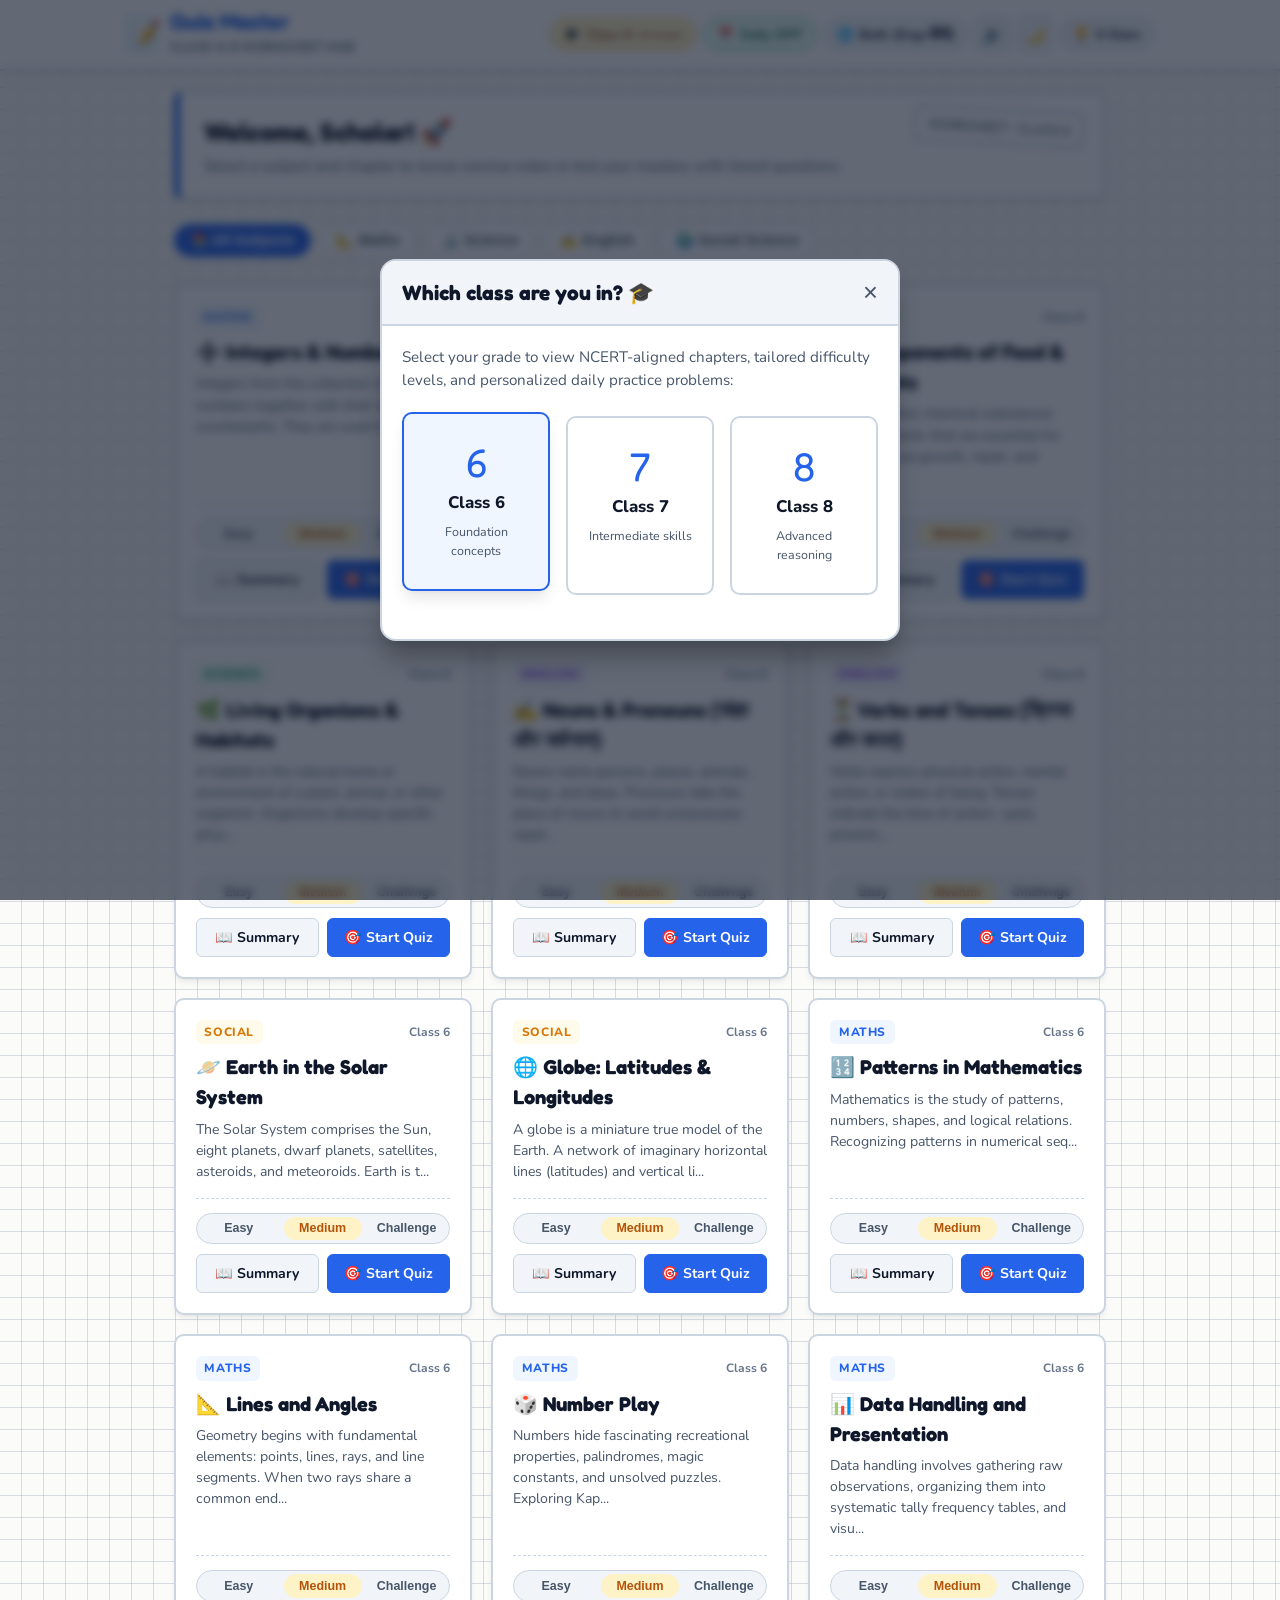
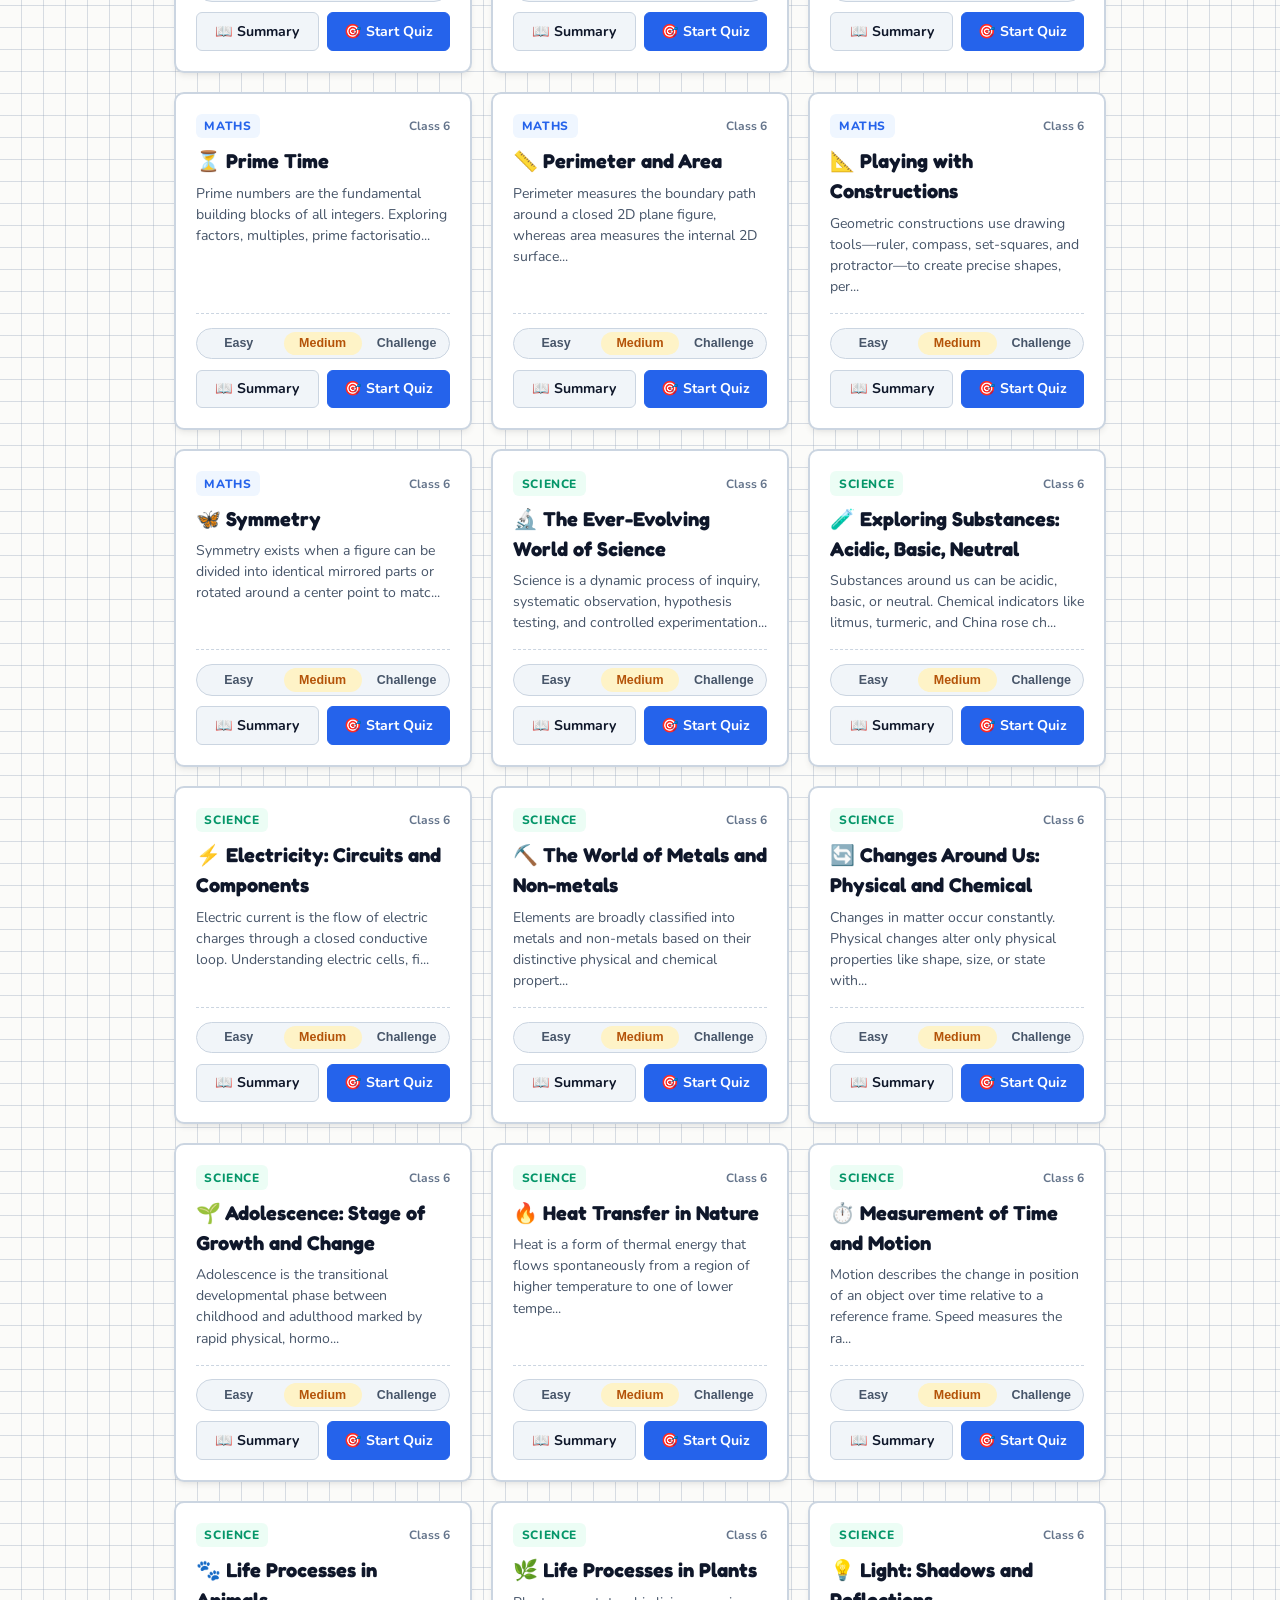
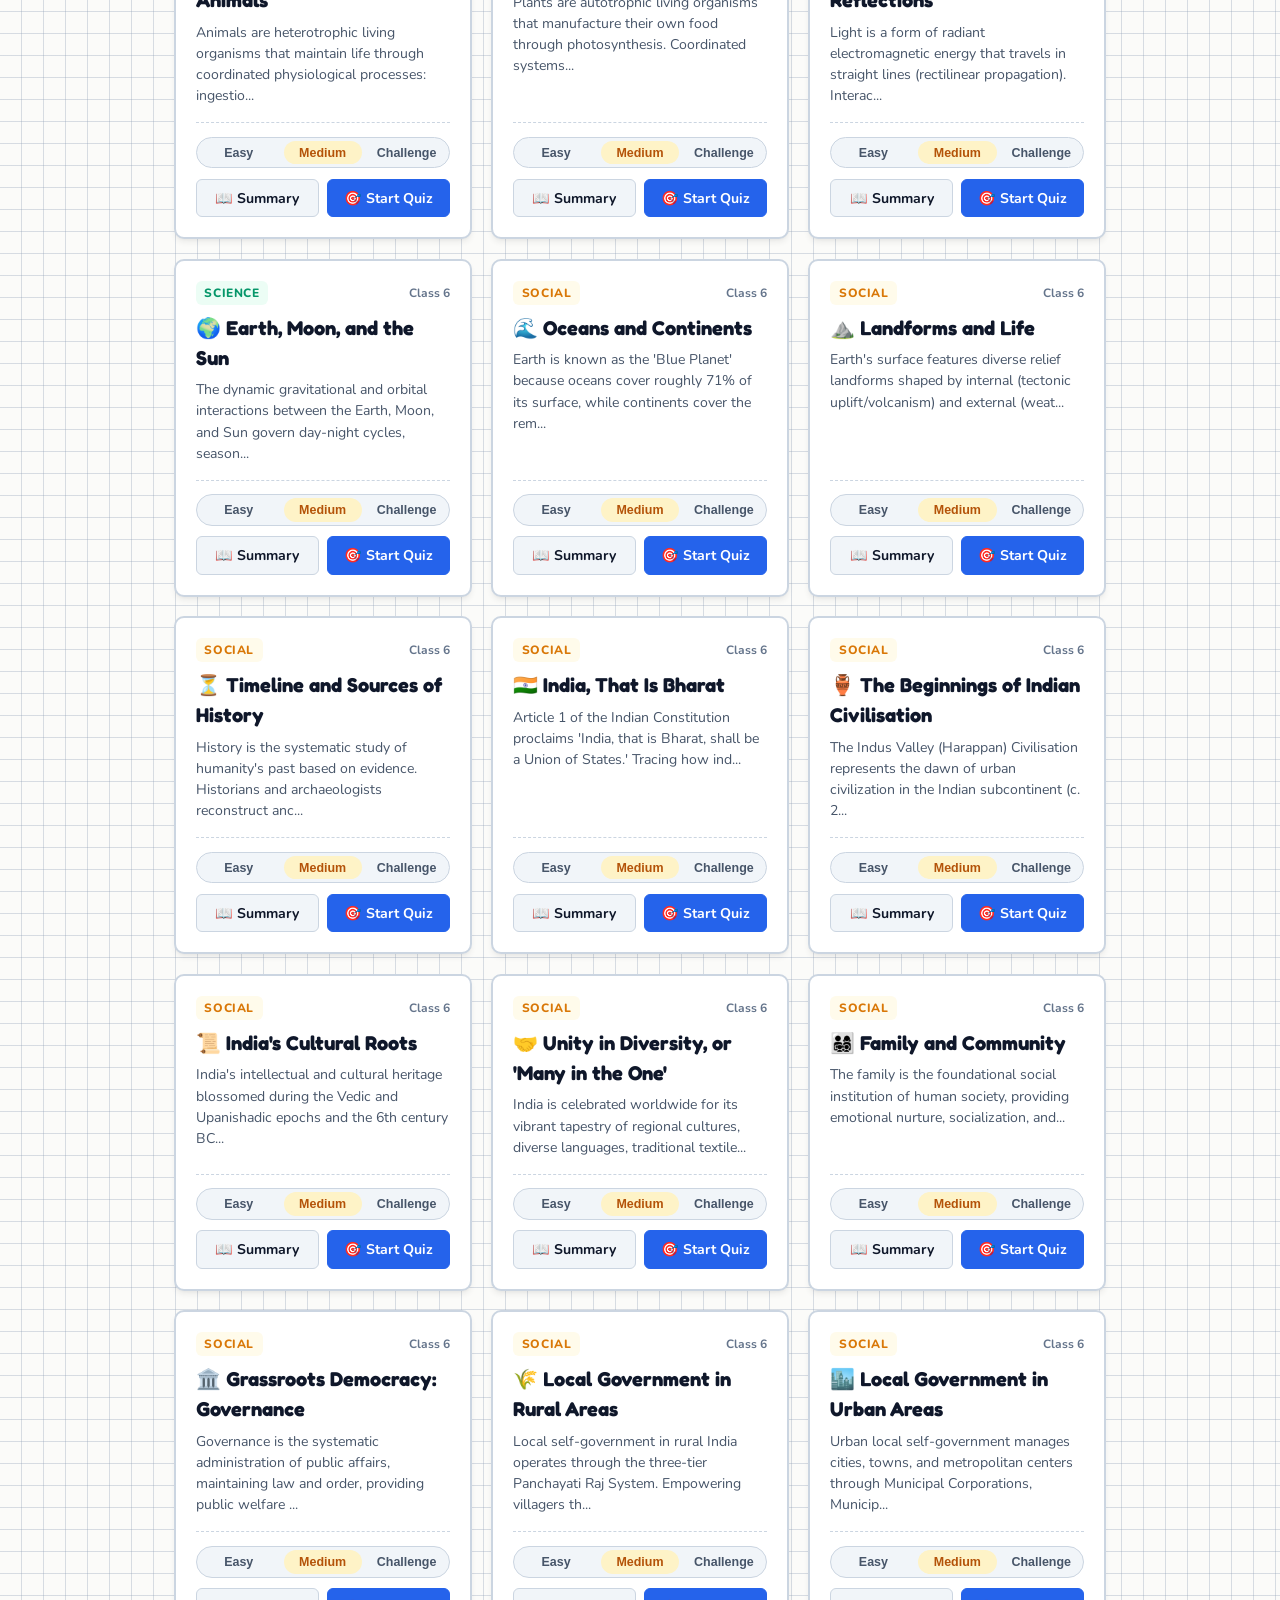
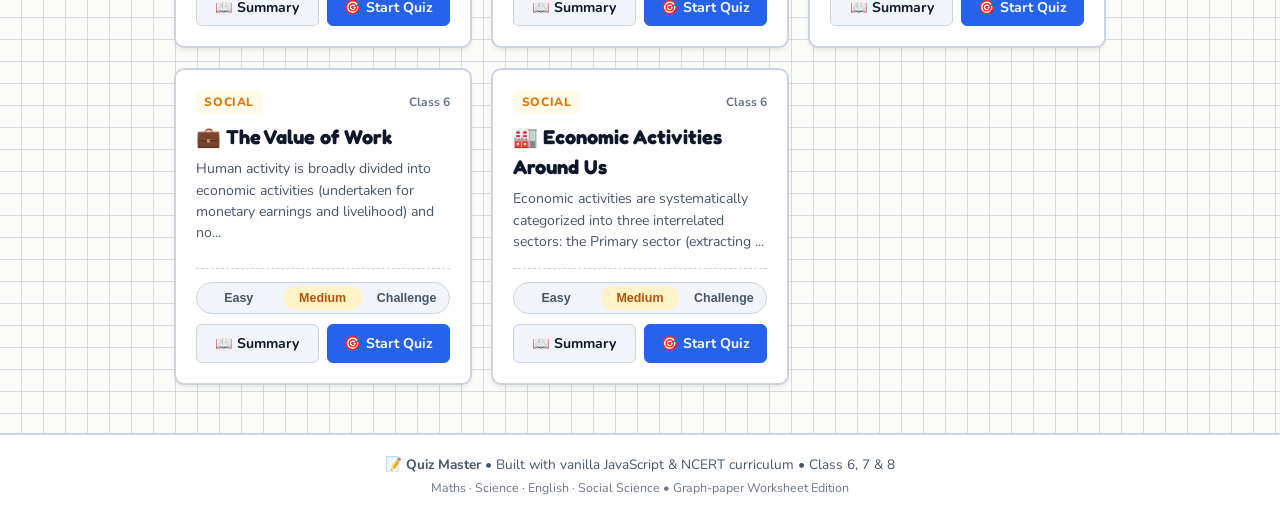
==== commit e6a1c776: "Updated project code" ====
--- a/index.html
+++ b/index.html
@@ -1,4 +1,4 @@
-<!DOCTYPE html>
+﻿<!DOCTYPE html>
 <html lang="en" data-theme="light">
 <head>
   <meta charset="UTF-8">
@@ -1451,10491 +1451,6163 @@
   <script>
 const QUIZ_DATA = [
   {
-    "id": "m6_integers",
-    "name": "Integers & Number Line",
-    "subject": "maths",
-    "cls": 6,
-    "icon": "➕",
-    "summary": {
-      "overview": "Integers form the collection of whole numbers together with their negative counterparts. They are used in daily life to represent quantities below zero, debts, temperatures, and elevations below sea level.",
-      "points": [
-        "Integers include negative numbers, zero, and positive counting numbers: {..., -3, -2, -1, 0, 1, 2, 3, ...}.",
-        "Zero is an integer that is neither positive nor negative, positioned at the center of the number line.",
-        "On a horizontal number line, numbers increase in value as you move to the right and decrease to the left.",
-        "Every positive integer is greater than zero and greater than every negative integer.",
-        "The absolute value of an integer is its numerical distance from zero, denoted as |x|, always non-negative.",
-        "The additive inverse of an integer 'a' is '-a', such that their sum equals zero: a + (-a) = 0.",
-        "Adding two integers with the same sign gives an integer with that common sign (e.g., (-4) + (-5) = -9).",
-        "Adding integers with unlike signs: subtract the smaller absolute value from the larger, and keep the sign of the larger.",
-        "Subtracting an integer is equivalent to adding its additive inverse: a - b = a + (-b).",
-        "Successor of an integer 'a' is a + 1; Predecessor of an integer 'a' is a - 1."
-      ],
-      "formulas": [
-        "Additive Inverse: a + (-a) = 0",
-        "Subtraction Rule: a - b = a + (-b)",
-        "Signs: (+a) + (+b) = +(a+b) | (-a) + (-b) = -(a+b)",
-        "Double negative: -(-a) = +a"
-      ],
-      "example": "Solve (-8) + (+15) - (-3): First add unlike signs (-8 + 15 = +7). Next rewrite subtraction: 7 - (-3) = 7 + 3 = 10.",
-      "mistakes": [
-        "Mistake: Thinking -10 is greater than -2 because 10 > 2. Remember: on a number line, -10 is further left, so -10 < -2.",
-        "Mistake: Forgetting that subtracting a negative becomes an addition: 6 - (-4) = 10, not 2."
-      ]
-    },
-    "q": {
-      "easy": [
-        {
-          "type": "mcq",
-          "q": "What is the predecessor of -4?",
-          "a": "-5",
-          "wrong": [
-            "-3",
-            "3",
-            "5"
-          ],
-          "exp": "Predecessor means subtracting 1: (-4) - 1 = -5."
-        },
-        {
-          "type": "mcq",
-          "q": "Which of the following integers is the greatest?",
-          "a": "-1",
-          "wrong": [
-            "-15",
-            "-7",
-            "-3"
-          ],
-          "exp": "-1 is closest to zero on the left, making it greater than all other negative integers listed."
-        },
-        {
-          "type": "mcq",
-          "q": "What is the value of 0 + (-9)?",
-          "a": "-9",
-          "wrong": [
-            "0",
-            "9",
-            "-1"
-          ],
-          "exp": "Adding zero to any number does not change its value: 0 + (-9) = -9."
-        },
-        {
-          "type": "mcq",
-          "q": "What is the additive inverse of +14?",
-          "a": "-14",
-          "wrong": [
-            "14",
-            "0",
-            "1"
-          ],
-          "exp": "The additive inverse of a positive number is its negative counterpart, since 14 + (-14) = 0."
-        },
-        {
-          "type": "mcq",
-          "q": "Which integer is neither positive nor negative?",
-          "a": "0",
-          "wrong": [
-            "1",
-            "-1",
-            "10"
-          ],
-          "exp": "Zero sits at the neutral center of the number line."
-        },
-        {
-          "type": "fill",
-          "q": "On a horizontal number line, numbers increase as we move to the ___.",
-          "a": "right",
-          "alt": [
-            "Right"
-          ],
-          "bank": [
-            "left",
-            "right",
-            "center",
-            "origin"
-          ],
-          "exp": "Values on the number line increase towards the right and decrease towards the left."
-        },
-        {
-          "type": "fill",
-          "q": "The sum of (-6) and (+6) is equal to ___.",
-          "a": "0",
-          "alt": [
-            "zero",
-            "Zero"
-          ],
-          "bank": [
-            "0",
-            "-12",
-            "12",
-            "1"
-          ],
-          "exp": "Adding a number to its additive inverse always yields zero: (-6) + 6 = 0."
-        },
-        {
-          "type": "short",
-          "q": "What integer represents a submarine submerged 45 meters below sea level?",
-          "a": "-45",
-          "keys": [
-            "-45",
-            "negative 45",
-            "minus 45"
-          ],
-          "exp": "Depths below sea level are represented by negative integers: -45 m."
-        },
-        {
-          "type": "long",
-          "q": "Explain how you add two integers with different signs using an example.",
-          "model": "To add integers with different signs, ignore the signs and find the difference between their absolute values. Then assign the sign of the integer with the larger absolute value. For example, to add (-12) and (+5): 12 - 5 = 7. Since 12 has the negative sign, the result is -7.",
-          "points": [
-            "State rule: subtract absolute values",
-            "State rule: assign sign of larger absolute value",
-            "Provide a clear numeric example"
-          ],
-          "exp": "Follow the two-step rule: find absolute difference and assign dominant sign."
-        },
-        {
-          "type": "flow",
-          "q": "Complete the steps to solve: (+5) - (-8)",
-          "steps": [
-            "Identify problem: 5 - (-8)",
-            "?",
-            "Calculate: 5 + 8",
-            "?"
-          ],
-          "answers": [
-            "Rewrite as addition: 5 + 8",
-            "Final answer: 13"
-          ],
-          "choices": [
-            "Rewrite as addition: 5 + 8",
-            "Final answer: 13",
-            "Subtract: 5 - 8",
-            "Final answer: -3"
-          ],
-          "exp": "Subtracting a negative number is equivalent to adding: 5 - (-8) = 5 + 8 = 13."
-        }
-      ],
-      "medium": [
-        {
-          "type": "mcq",
-          "q": "Evaluate: (-12) + (+7)",
-          "a": "-5",
-          "wrong": [
-            "-19",
-            "5",
-            "19"
-          ],
-          "exp": "Different signs: 12 - 7 = 5. The larger absolute value is 12 (negative), so result is -5."
-        },
-        {
-          "type": "mcq",
-          "q": "Find the value of: (-20) - (-15)",
-          "a": "-5",
-          "wrong": [
-            "-35",
-            "5",
-            "35"
-          ],
-          "exp": "(-20) - (-15) = -20 + 15 = -5."
-        },
-        {
-          "type": "mcq",
-          "q": "Which expression equals -10?",
-          "a": "(-6) + (-4)",
-          "wrong": [
-            "(-6) - (-4)",
-            "(-6) + 4",
-            "6 - (-4)"
-          ],
-          "exp": "(-6) + (-4) = -(6+4) = -10."
-        },
-        {
-          "type": "mcq",
-          "q": "The temperature of a city dropped from 4°C by 9°C. What is the new temperature?",
-          "a": "-5°C",
-          "wrong": [
-            "5°C",
-            "-13°C",
-            "13°C"
-          ],
-          "exp": "4 - 9 = -5°C."
-        },
-        {
-          "type": "mcq",
-          "q": "Compute: (-3) + (-2) + (-5)",
-          "a": "-10",
-          "wrong": [
-            "10",
-            "-4",
-            "0"
-          ],
-          "exp": "All signs are negative: -(3 + 2 + 5) = -10."
-        },
-        {
-          "type": "fill",
-          "q": "The absolute value of -25 is denoted as |-25| and equals ___.",
-          "a": "25",
-          "alt": [
-            "+25"
-          ],
-          "bank": [
-            "25",
-            "-25",
-            "0",
-            "50"
-          ],
-          "exp": "Absolute value represents distance from 0 and is always positive: |-25| = 25."
-        },
-        {
-          "type": "fill",
-          "q": "The integer that is 4 units to the left of -2 on a number line is ___.",
-          "a": "-6",
-          "alt": [
-            "minus 6"
-          ],
-          "bank": [
-            "-6",
-            "2",
-            "-2",
-            "-8"
-          ],
-          "exp": "Moving 4 units left from -2 means subtracting 4: -2 - 4 = -6."
-        },
-        {
-          "type": "short",
-          "q": "A bank account has a balance of Rs 500. A withdrawal of Rs 750 is made. What is the new balance?",
-          "a": "-250",
-          "keys": [
-            "-250",
-            "rs -250",
-            "overdrawn 250"
-          ],
-          "exp": "500 - 750 = -250 (an overdraft of Rs 250)."
-        },
-        {
-          "type": "long",
-          "q": "Explain the concept of additive inverse and show how it helps in subtraction of integers.",
-          "model": "The additive inverse of an integer 'a' is the number that, when added to 'a', gives zero, which is '-a'. In subtraction, instead of taking away directly, we convert the subtraction of 'b' into the addition of its additive inverse: a - b = a + (-b). For instance, 10 - (-5) becomes 10 + 5 = 15.",
-          "points": [
-            "Define additive inverse (sum equals zero)",
-            "Show relationship a - b = a + (-b)",
-            "Provide example illustrating conversion to addition"
-          ],
-          "exp": "Additive inverse simplifies integer subtraction by converting it to addition."
-        },
-        {
-          "type": "flow",
-          "q": "Complete the steps to evaluate: (-15) + (+22) + (-7)",
-          "steps": [
-            "Group positives and negatives",
-            "?",
-            "Combine: 22 + (-22)",
-            "?"
-          ],
-          "answers": [
-            "Positives: 22, Negatives: -15 + -7 = -22",
-            "Result: 0"
-          ],
-          "choices": [
-            "Positives: 22, Negatives: -15 + -7 = -22",
-            "Result: 0",
-            "Multiply all values",
-            "Result: -44"
-          ],
-          "exp": "Group negatives first: (-15) + (-7) = -22. Then 22 + (-22) = 0."
-        }
-      ],
-      "challenge": [
-        {
-          "type": "mcq",
-          "q": "Evaluate: [(-18) + (-12)] - [(-30) + 10]",
-          "a": "-10",
-          "wrong": [
-            "-50",
-            "10",
-            "0"
-          ],
-          "exp": "[(-18) + (-12)] = -30. [(-30) + 10] = -20. Then -30 - (-20) = -30 + 20 = -10."
-        },
-        {
-          "type": "mcq",
-          "q": "If a = -5, b = -3, and c = 4, find (a - b) - c.",
-          "a": "-6",
-          "wrong": [
-            "-12",
-            "2",
-            "6"
-          ],
-          "exp": "a - b = -5 - (-3) = -5 + 3 = -2. Then -2 - 4 = -6."
-        },
-        {
-          "type": "mcq",
-          "q": "A bird flies 120 m above sea level and a fish swims 45 m below sea level directly beneath it. What is the vertical distance between them?",
-          "a": "165 m",
-          "wrong": [
-            "75 m",
-            "-165 m",
-            "120 m"
-          ],
-          "exp": "Distance = 120 - (-45) = 120 + 45 = 165 meters."
-        },
-        {
-          "type": "mcq",
-          "q": "Which of the following statements is FALSE?",
-          "a": "The difference between two negative integers is always negative",
-          "wrong": [
-            "The sum of two negative integers is always negative",
-            "Zero is greater than every negative integer",
-            "Every integer has a successor"
-          ],
-          "exp": "(-2) - (-8) = -2 + 8 = +6, which is positive. Hence the statement is false."
-        },
-        {
-          "type": "mcq",
-          "q": "Simplify: 1 - 2 + 3 - 4 + 5 - 6 + ... + 19 - 20",
-          "a": "-10",
-          "wrong": [
-            "10",
-            "-20",
-            "0"
-          ],
-          "exp": "Pairing consecutive terms: (1-2) + (3-4) + ... + (19-20) gives 10 pairs of -1, so 10 * (-1) = -10."
-        },
-        {
-          "type": "fill",
-          "q": "The sum of the additive inverse of -18 and the predecessor of -11 is ___.",
-          "a": "6",
-          "alt": [
-            "+6"
-          ],
-          "bank": [
-            "6",
-            "-6",
-            "30",
-            "-30"
-          ],
-          "exp": "Additive inverse of -18 is 18. Predecessor of -11 is -12. 18 + (-12) = 6."
-        },
-        {
-          "type": "fill",
-          "q": "If x + (-8) = -20, then the value of x is ___.",
-          "a": "-12",
-          "alt": [
-            "minus 12"
-          ],
-          "bank": [
-            "-12",
-            "-28",
-            "12",
-            "28"
-          ],
-          "exp": "x = -20 - (-8) = -20 + 8 = -12."
-        },
-        {
-          "type": "short",
-          "q": "Write two integers whose difference is -7 and sum is 5.",
-          "a": "-1 and 6",
-          "keys": [
-            "-1 and 6",
-            "6 and -1",
-            "-1, 6"
-          ],
-          "exp": "Let numbers be x and y. If x = -1, y = 6: -1 - 6 = -7 and -1 + 6 = 5."
-        },
-        {
-          "type": "long",
-          "q": "A scuba diver descends at a rate of 3 meters per minute for 15 minutes, rests, and then ascends 20 meters. Describe the diver's depth using integer mathematics.",
-          "model": "Descent represents negative displacement: 15 * (-3) = -45 meters. Ascent represents positive displacement: +20 meters. Final depth is (-45) + 20 = -25 meters. This means the diver is 25 meters below the water surface.",
-          "points": [
-            "Calculate descent as negative displacement (-45 m)",
-            "Add ascent as positive displacement (+20 m)",
-            "State final result as -25 m and interpret in context"
-          ],
-          "exp": "Multiply rate by time to get -45 m, then add upward climb of 20 m to reach -25 m."
-        },
-        {
-          "type": "flow",
-          "q": "Complete the steps to solve the word problem: A miner is at -85 m, ascends 35 m, then descends 20 m.",
-          "steps": [
-            "Initial depth: -85 m",
-            "?",
-            "New intermediate depth: -50 m",
-            "?"
-          ],
-          "answers": [
-            "Ascend 35 m: -85 + 35",
-            "Descend 20 m: -50 - 20 = -70 m"
-          ],
-          "choices": [
-            "Ascend 35 m: -85 + 35",
-            "Descend 20 m: -50 - 20 = -70 m",
-            "Multiply by 2",
-            "Final depth: +70 m"
-          ],
-          "exp": "-85 + 35 = -50 m. Then -50 - 20 = -70 m."
-        }
-      ]
-    }
-  },
-  {
-    "id": "m6_fractions",
-    "name": "Fractions and Decimals",
-    "subject": "maths",
-    "cls": 6,
-    "icon": "🥧",
-    "summary": {
-      "overview": "Fractions represent parts of a whole quantity, written as numerator over denominator. Decimals express fractions whose denominators are powers of ten (10, 100, 1000) using a decimal point.",
-      "points": [
-        "A fraction is written as a/b where 'a' is the numerator (parts taken) and 'b' is the non-zero denominator (total equal parts).",
-        "Proper fraction: Numerator is smaller than denominator (e.g., 3/5 < 1).",
-        "Improper fraction: Numerator is greater than or equal to denominator (e.g., 7/4 >= 1).",
-        "Mixed fraction consists of an integer part and a proper fraction part (e.g., 1 3/4 = 7/4).",
-        "Equivalent fractions represent the same portion of a whole: multiply or divide numerator and denominator by the same non-zero number.",
-        "A fraction is in simplest form when numerator and denominator have no common factor other than 1 (HCF = 1).",
-        "Like fractions have identical denominators; unlike fractions have different denominators.",
-        "To add or subtract unlike fractions, first find the LCM of denominators to convert them to like fractions.",
-        "Decimals represent numbers with fractional parts using place values tenths (0.1), hundredths (0.01), and thousandths (0.001).",
-        "To compare decimals, compare whole number parts first; if equal, compare digits from tenths place moving rightward."
-      ],
-      "formulas": [
-        "Fraction: Numerator / Denominator (b != 0)",
-        "Mixed to Improper: a (b/c) = (a * c + b) / c",
-        "Equivalent Fractions: (a * k) / (b * k) = a / b",
-        "Place values: 1/10 = 0.1, 1/100 = 0.01, 1/1000 = 0.001"
-      ],
-      "example": "Add 2/5 + 1/3: LCM of 5 and 3 is 15. Convert: (2*3)/15 + (1*5)/15 = 6/15 + 5/15 = 11/15.",
-      "mistakes": [
-        "Mistake: Adding denominators when adding fractions (e.g., 1/3 + 1/3 = 2/6). Never add denominators!",
-        "Mistake: Thinking 0.45 is smaller than 0.8 because 45 > 8. Compare tenths place: 8 tenths > 4 tenths."
-      ]
-    },
-    "q": {
-      "easy": [
-        {
-          "type": "mcq",
-          "q": "Which fraction is a proper fraction?",
-          "a": "3/7",
-          "wrong": [
-            "7/3",
-            "5/5",
-            "9/4"
-          ],
-          "exp": "In a proper fraction, the numerator (3) is smaller than the denominator (7)."
-        },
-        {
-          "type": "mcq",
-          "q": "What is 3/8 + 2/8 in simplest form?",
-          "a": "5/8",
-          "wrong": [
-            "5/16",
-            "1/8",
-            "6/8"
-          ],
-          "exp": "When denominators match, simply add the numerators: (3 + 2)/8 = 5/8."
-        },
-        {
-          "type": "mcq",
-          "q": "Express 7/100 as a decimal:",
-          "a": "0.07",
-          "wrong": [
-            "0.7",
-            "0.007",
-            "7.0"
-          ],
-          "exp": "Dividing by 100 shifts the decimal point two places left: 7/100 = 0.07."
-        },
-        {
-          "type": "mcq",
-          "q": "Which is equivalent to 1/2?",
-          "a": "4/8",
-          "wrong": [
-            "2/5",
-            "3/8",
-            "5/12"
-          ],
-          "exp": "Multiply numerator and denominator by 4: (1*4)/(2*4) = 4/8."
-        },
-        {
-          "type": "mcq",
-          "q": "What is the simplest form of 15/20?",
-          "a": "3/4",
-          "wrong": [
-            "5/6",
-            "1/2",
-            "3/5"
-          ],
-          "exp": "Divide both by their HCF of 5: 15÷5 = 3 and 20÷5 = 4, giving 3/4."
-        },
-        {
-          "type": "fill",
-          "q": "A fraction whose numerator is greater than its denominator is called an ___ fraction.",
-          "a": "improper",
-          "alt": [
-            "Improper"
-          ],
-          "bank": [
-            "proper",
-            "improper",
-            "mixed",
-            "unit"
-          ],
-          "exp": "An improper fraction has numerator >= denominator (e.g. 7/4)."
-        },
-        {
-          "type": "fill",
-          "q": "Convert 2 1/3 into an improper fraction: ___ / 3.",
-          "a": "7",
-          "alt": [
-            "7/3"
-          ],
-          "bank": [
-            "5",
-            "7",
-            "6",
-            "8"
-          ],
-          "exp": "2 * 3 + 1 = 7, so 2 1/3 = 7/3."
-        },
-        {
-          "type": "short",
-          "q": "Which decimal is greater: 0.6 or 0.58?",
-          "a": "0.6",
-          "keys": [
-            "0.6",
-            "0.60"
-          ],
-          "exp": "0.6 is 0.60, which has 6 in the tenths place, whereas 0.58 has 5 in the tenths place."
-        },
-        {
-          "type": "long",
-          "q": "Explain how you convert the mixed fraction 3 2/5 into an improper fraction with steps.",
-          "model": "To convert a mixed fraction into an improper fraction, multiply the whole number part by the denominator, then add the numerator. Place this sum over the original denominator. For 3 2/5: multiply 3 * 5 = 15, then add 2 to get 17. The resulting improper fraction is 17/5.",
-          "points": [
-            "Multiply whole number by denominator",
-            "Add numerator to the product",
-            "State final fraction over original denominator (17/5)"
-          ],
-          "exp": "Formula: (Whole * Denom + Num) / Denom."
-        },
-        {
-          "type": "flow",
-          "q": "Complete the steps to simplify 18/24 to lowest terms:",
-          "steps": [
-            "Find HCF of 18 and 24",
-            "?",
-            "Divide numerator & denominator by 6",
-            "?"
-          ],
-          "answers": [
-            "HCF is 6",
-            "Simplest form is 3/4"
-          ],
-          "choices": [
-            "HCF is 6",
-            "Simplest form is 3/4",
-            "HCF is 2",
-            "Simplest form is 9/12"
-          ],
-          "exp": "The highest common factor is 6. 18÷6=3 and 24÷6=4, yielding 3/4."
-        }
-      ],
-      "medium": [
-        {
-          "type": "mcq",
-          "q": "Evaluate: 5/6 - 1/4",
-          "a": "7/12",
-          "wrong": [
-            "4/2",
-            "4/12",
-            "1/3"
-          ],
-          "exp": "LCM of 6 and 4 is 12. 5/6 = 10/12, 1/4 = 3/12. 10/12 - 3/12 = 7/12."
-        },
-        {
-          "type": "mcq",
-          "q": "Calculate: 3.45 + 0.8",
-          "a": "4.25",
-          "wrong": [
-            "3.53",
-            "4.52",
-            "11.45"
-          ],
-          "exp": "Align decimal points: 3.45 + 0.80 = 4.25."
-        },
-        {
-          "type": "mcq",
-          "q": "Subtract 2.75 from 5.2:",
-          "a": "2.45",
-          "wrong": [
-            "3.55",
-            "2.55",
-            "3.45"
-          ],
-          "exp": "5.20 - 2.75 = 2.45."
-        },
-        {
-          "type": "mcq",
-          "q": "Rohan read 2/5 of a 100-page book on Monday. How many pages are left to read?",
-          "a": "60",
-          "wrong": [
-            "40",
-            "50",
-            "75"
-          ],
-          "exp": "Pages read = (2/5) * 100 = 40. Remaining pages = 100 - 40 = 60."
-        },
-        {
-          "type": "mcq",
-          "q": "Which set of fractions is arranged in ascending order?",
-          "a": "1/4, 1/3, 1/2",
-          "wrong": [
-            "1/2, 1/3, 1/4",
-            "1/3, 1/4, 1/2",
-            "1/2, 1/4, 1/3"
-          ],
-          "exp": "With identical numerators, smaller denominators mean larger values: 1/4 (0.25) < 1/3 (0.33) < 1/2 (0.5)."
-        },
-        {
-          "type": "fill",
-          "q": "To add 2/3 and 3/4, the common denominator (LCM of 3 and 4) is ___.",
-          "a": "12",
-          "alt": [
-            "twelve"
-          ],
-          "bank": [
-            "12",
-            "7",
-            "24",
-            "10"
-          ],
-          "exp": "LCM of 3 and 4 is 12."
-        },
-        {
-          "type": "fill",
-          "q": "Express 3 rupees 75 paise as a decimal in rupees: Rs ___.",
-          "a": "3.75",
-          "alt": [
-            "3.75"
-          ],
-          "bank": [
-            "3.75",
-            "3.075",
-            "37.5",
-            "0.375"
-          ],
-          "exp": "75 paise = 75/100 = 0.75 rupee. Total = 3 + 0.75 = Rs 3.75."
-        },
-        {
-          "type": "short",
-          "q": "Convert 0.35 into a fraction in its simplest form.",
-          "a": "7/20",
-          "keys": [
-            "7/20"
-          ],
-          "exp": "0.35 = 35/100. Divide both by 5 to get 7/20."
-        },
-        {
-          "type": "long",
-          "q": "Explain step by step how to compare the two fractions 3/5 and 4/7.",
-          "model": "To compare 3/5 and 4/7, find the LCM of denominators 5 and 7, which is 35. Convert 3/5 to an equivalent fraction: (3*7)/35 = 21/35. Convert 4/7: (4*5)/35 = 20/35. Since 21/35 > 20/35, 3/5 is greater than 4/7.",
-          "points": [
-            "Find LCM of 5 and 7 (35)",
-            "Convert both to equivalent fractions (21/35 and 20/35)",
-            "Compare numerators and state final conclusion"
-          ],
-          "exp": "Convert unlike fractions to like fractions using LCM before comparing numerators."
-        },
-        {
-          "type": "flow",
-          "q": "Complete the steps to add 1/3 + 2/5:",
-          "steps": [
-            "Find LCM of 3 and 5: 15",
-            "?",
-            "Add numerators: (5 + 6) / 15",
-            "?"
-          ],
-          "answers": [
-            "Convert: 5/15 + 6/15",
-            "Final sum: 11/15"
-          ],
-          "choices": [
-            "Convert: 5/15 + 6/15",
-            "Final sum: 11/15",
-            "Convert: 2/15 + 3/15",
-            "Final sum: 3/8"
-          ],
-          "exp": "1/3 = 5/15 and 2/5 = 6/15. 5/15 + 6/15 = 11/15."
-        }
-      ],
-      "challenge": [
-        {
-          "type": "mcq",
-          "q": "Evaluate: 3 1/4 - 1 5/6",
-          "a": "1 5/12",
-          "wrong": [
-            "1 7/12",
-            "2 1/6",
-            "1 1/2"
-          ],
-          "exp": "3 1/4 = 13/4 = 39/12. 1 5/6 = 11/6 = 22/12. 39/12 - 22/12 = 17/12 = 1 5/12."
-        },
-        {
-          "type": "mcq",
-          "q": "A piece of wire 7/8 m long broke into two pieces. One piece was 1/4 m long. How long is the other piece?",
-          "a": "5/8 m",
-          "wrong": [
-            "3/8 m",
-            "6/8 m",
-            "1/2 m"
-          ],
-          "exp": "7/8 - 1/4 = 7/8 - 2/8 = 5/8 m."
-        },
-        {
-          "type": "mcq",
-          "q": "Calculate: 15.6 - 7.85 + 2.4",
-          "a": "10.15",
-          "wrong": [
-            "10.25",
-            "9.75",
-            "11.15"
-          ],
-          "exp": "15.6 + 2.4 = 18.0. 18.0 - 7.85 = 10.15."
-        },
-        {
-          "type": "mcq",
-          "q": "If 1/3 of a number is 24, what is 3/4 of that same number?",
-          "a": "54",
-          "wrong": [
-            "48",
-            "72",
-            "36"
-          ],
-          "exp": "Number = 24 * 3 = 72. 3/4 of 72 = (3 * 72)/4 = 54."
-        },
-        {
-          "type": "mcq",
-          "q": "Which fraction lies between 1/3 and 1/2?",
-          "a": "5/12",
-          "wrong": [
-            "1/4",
-            "7/12",
-            "2/3"
-          ],
-          "exp": "1/3 = 4/12 (0.33) and 1/2 = 6/12 (0.50). 5/12 = 0.417 lies exactly between them."
-        },
-        {
-          "type": "fill",
-          "q": "The reciprocal of the improper fraction 9/5 is ___.",
-          "a": "5/9",
-          "alt": [
-            "5 / 9"
-          ],
-          "bank": [
-            "5/9",
-            "-9/5",
-            "1/5",
-            "1"
-          ],
-          "exp": "The reciprocal of a/b is b/a, so reciprocal of 9/5 is 5/9."
-        },
-        {
-          "type": "fill",
-          "q": "A runner ran 4.25 km in the morning and 3.8 km in the evening. Total distance is ___ km.",
-          "a": "8.05",
-          "alt": [
-            "8.05 km"
-          ],
-          "bank": [
-            "8.05",
-            "8.5",
-            "7.33",
-            "8.25"
-          ],
-          "exp": "4.25 + 3.80 = 8.05 km."
-        },
-        {
-          "type": "short",
-          "q": "Arrange in descending order: 0.5, 0.05, 0.55, 0.505.",
-          "a": "0.55, 0.505, 0.5, 0.05",
-          "keys": [
-            "0.55, 0.505, 0.5, 0.05",
-            "0.55 > 0.505 > 0.5 > 0.05"
-          ],
-          "exp": "Compare digits: 0.55 > 0.505 > 0.500 > 0.050."
-        },
-        {
-          "type": "long",
-          "q": "A recipe requires 2 1/2 cups of flour. Priya only has a 1/4 cup measuring scoop. How many scoops must she use, and show your calculation?",
-          "model": "Convert 2 1/2 to an improper fraction: 2 1/2 = 5/2 cups. To find how many 1/4 cups make 5/2 cups, divide 5/2 by 1/4: (5/2) ÷ (1/4) = (5/2) * (4/1) = 20/2 = 10 scoops. Thus, Priya needs 10 scoops.",
-          "points": [
-            "Convert 2 1/2 to 5/2 improper fraction",
-            "Set up division (5/2) ÷ (1/4)",
-            "Multiply by reciprocal to get 10 scoops"
-          ],
-          "exp": "Dividing by 1/4 is multiplying by 4: 2.5 / 0.25 = 10."
-        },
-        {
-          "type": "flow",
-          "q": "Complete the steps to solve: 4 - 2 3/7",
-          "steps": [
-            "Convert 4 to fraction: 28/7",
-            "Convert 2 3/7 to improper: 17/7",
-            "?",
-            "?"
-          ],
-          "answers": [
-            "Subtract: (28 - 17) / 7 = 11/7",
-            "Convert to mixed: 1 4/7"
-          ],
-          "choices": [
-            "Subtract: (28 - 17) / 7 = 11/7",
-            "Convert to mixed: 1 4/7",
-            "Multiply: 28 * 17",
-            "Final: 2 1/7"
-          ],
-          "exp": "28/7 - 17/7 = 11/7 = 1 4/7."
-        }
-      ]
-    }
-  },
-  {
-    "id": "s6_food",
-    "name": "Components of Food & Nutrients",
-    "subject": "science",
-    "cls": 6,
-    "icon": "🥗",
-    "summary": {
-      "overview": "Food contains chemical substances called nutrients that are essential for energy, tissue growth, repair, and protection against disease. A balanced diet provides all necessary nutrients in appropriate proportions along with roughage and water.",
-      "points": [
-        "Major nutrients in human food are Carbohydrates, Fats, Proteins, Vitamins, and Minerals.",
-        "Carbohydrates are the primary source of energy, found mainly as starch and sugars in rice, wheat, and potatoes.",
-        "Fats provide concentrated energy (more than carbs per gram) and are found in butter, ghee, nuts, and cooking oils.",
-        "Proteins are known as body-building foods, vital for muscle growth and cell repair; sources include pulses, eggs, and milk.",
-        "Vitamins are protective nutrients needed in small quantities to defend our bodies against infections and disorders.",
-        "Vitamin A ensures healthy skin and night vision; Vitamin C boosts immunity and heals wounds; Vitamin D strengthens bones and teeth.",
-        "Dietary fibres (Roughage) add bulk to digested food and prevent constipation, though they do not yield energy.",
-        "Water assists in nutrient absorption and helps expel waste materials from the body as urine and sweat.",
-        "A Balanced Diet contains all essential nutrients in the right proportion, plus adequate roughage and clean water.",
-        "Deficiency Diseases result from prolonged insufficiency of one or more nutrients in the daily diet."
-      ],
-      "formulas": [
-        "Starch Test: Food sample + Iodine solution -> Blue-Black color",
-        "Protein Test: Food + Copper sulphate + Caustic soda -> Violet color",
-        "Fat Test: Rub food on paper -> Translucent greasy patch",
-        "Balanced Diet = Carbs + Fats + Proteins + Vitamins + Minerals + Roughage + Water"
-      ],
-      "example": "Testing a slice of potato: Adding a few drops of dilute iodine solution turns the potato dark blue-black, proving the presence of starch.",
-      "mistakes": [
-        "Mistake: Overcooking or excessively washing peeled vegetables destroys water-soluble Vitamin C.",
-        "Mistake: Believing that eating only fats gives the best energy. Excess fat leads to obesity and health complications."
-      ]
-    },
-    "q": {
-      "easy": [
-        {
-          "type": "mcq",
-          "q": "Which nutrient is primarily responsible for bodybuilding and tissue repair?",
-          "a": "Proteins",
-          "wrong": [
-            "Carbohydrates",
-            "Fats",
-            "Vitamins"
-          ],
-          "exp": "Proteins are body-building nutrients required for growth, muscle building, and repairing damaged tissues."
-        },
-        {
-          "type": "mcq",
-          "q": "Which food item is the richest source of Vitamin C?",
-          "a": "Amla (Gooseberry)",
-          "wrong": [
-            "Milk",
-            "Wheat",
-            "Butter"
-          ],
-          "exp": "Citrus fruits like amla, lemon, and orange are exceptionally rich in Vitamin C."
-        },
-        {
-          "type": "mcq",
-          "q": "Night blindness is caused by a deficiency of which vitamin?",
-          "a": "Vitamin A",
-          "wrong": [
-            "Vitamin B",
-            "Vitamin C",
-            "Vitamin D"
-          ],
-          "exp": "Deficiency of Vitamin A leads to poor dim-light vision known as night blindness."
-        },
-        {
-          "type": "mcq",
-          "q": "Which chemical solution is used to test for starch in food?",
-          "a": "Dilute Iodine solution",
-          "wrong": [
-            "Copper sulphate",
-            "Caustic soda",
-            "Hydrochloric acid"
-          ],
-          "exp": "Dilute iodine reacts with starch to produce an intense blue-black coloration."
-        },
-        {
-          "type": "mcq",
-          "q": "Roughage in our diet mainly consists of:",
-          "a": "Indigestible plant cellulose",
-          "wrong": [
-            "Pure animal fat",
-            "Mineral crystals",
-            "Sugars"
-          ],
-          "exp": "Roughage consists of plant dietary fibres that add bulk and facilitate bowel movement."
-        },
-        {
-          "type": "fill",
-          "q": "Deficiency of Vitamin D causes weak, soft, and bent bones called ___.",
-          "a": "rickets",
-          "alt": [
-            "Rickets"
-          ],
-          "bank": [
-            "scurvy",
-            "rickets",
-            "beriberi",
-            "anemia"
-          ],
-          "exp": "Rickets causes bow legs and soft bones due to lack of Vitamin D and calcium."
-        },
-        {
-          "type": "fill",
-          "q": "Ghee, butter, and mustard oil are rich dietary sources of ___.",
-          "a": "fats",
-          "alt": [
-            "fat",
-            "Fats"
-          ],
-          "bank": [
-            "fats",
-            "vitamins",
-            "roughage",
-            "starch"
-          ],
-          "exp": "Oils and butter provide concentrated dietary fats."
-        },
-        {
-          "type": "short",
-          "q": "Why is dietary fibre (roughage) important if it provides no nutritional energy?",
-          "a": "It aids digestion and prevents constipation",
-          "keys": [
-            "constipation",
-            "digestion",
-            "bowel",
-            "bulk"
-          ],
-          "exp": "Roughage adds essential bulk to feces, helping the intestine push out undigested food."
-        },
-        {
-          "type": "long",
-          "q": "What is a balanced diet, and why is it important for a school-going child?",
-          "model": "A balanced diet is a meal plan that contains all essential nutrients—carbohydrates, fats, proteins, vitamins, and minerals—in the proper proportions, along with adequate water and roughage. It is crucial for growing children because it provides steady energy for studies and sports, builds strong muscles and bones, and boosts the immune system against diseases.",
-          "points": [
-            "Define balanced diet with all nutrients",
-            "Mention necessity of water and roughage",
-            "Explain benefits for growth, energy, and immunity"
-          ],
-          "exp": "Balanced diet supplies proper nutrients, water, and fiber for healthy development."
-        },
-        {
-          "type": "flow",
-          "q": "Complete the steps for testing protein in boiled dal:",
-          "steps": [
-            "Mash boiled dal into a paste with water",
-            "?",
-            "Add 10 drops of caustic soda solution",
-            "?"
-          ],
-          "answers": [
-            "Add 2 drops of copper sulphate solution",
-            "Observe violet color confirming protein"
-          ],
-          "choices": [
-            "Add 2 drops of copper sulphate solution",
-            "Observe violet color confirming protein",
-            "Add iodine drops",
-            "Observe red color"
-          ],
-          "exp": "Copper sulphate and caustic soda turn violet in the presence of protein."
-        }
-      ],
-      "medium": [
-        {
-          "type": "mcq",
-          "q": "Which mineral deficiency causes swelling of the thyroid gland in the neck (Goitre)?",
-          "a": "Iodine",
-          "wrong": [
-            "Iron",
-            "Calcium",
-            "Phosphorus"
-          ],
-          "exp": "Iodine deficiency causes enlarged thyroid gland (goitre) and mental disability in children."
-        },
-        {
-          "type": "mcq",
-          "q": "A child has pale skin, fatigue, and low hemoglobin. Which mineral should be increased in the diet?",
-          "a": "Iron",
-          "wrong": [
-            "Calcium",
-            "Potassium",
-            "Sodium"
-          ],
-          "exp": "Iron is needed to make hemoglobin; its deficiency causes anemia."
-        },
-        {
-          "type": "mcq",
-          "q": "Why should food not be overcooked or repeatedly washed after cutting?",
-          "a": "Water-soluble vitamins are lost",
-          "wrong": [
-            "Carbohydrates turn toxic",
-            "Fats evaporate",
-            "Proteins multiply"
-          ],
-          "exp": "Washing cut vegetables washes away water-soluble vitamins like Vitamin B and C."
-        },
-        {
-          "type": "mcq",
-          "q": "Bleeding gums and delayed healing of wounds are symptoms of:",
-          "a": "Scurvy",
-          "wrong": [
-            "Beriberi",
-            "Rickets",
-            "Anemia"
-          ],
-          "exp": "Scurvy is caused by Vitamin C deficiency, causing fragile blood capillaries in gums."
-        },
-        {
-          "type": "mcq",
-          "q": "Which nutrient provides the maximum energy per gram when oxidized?",
-          "a": "Fats",
-          "wrong": [
-            "Carbohydrates",
-            "Proteins",
-            "Vitamins"
-          ],
-          "exp": "Fats provide more than double the energy of carbohydrates per unit weight."
-        },
-        {
-          "type": "fill",
-          "q": "The deficiency disease caused by lack of Vitamin B1 is ___.",
-          "a": "beriberi",
-          "alt": [
-            "Beriberi"
-          ],
-          "bank": [
-            "scurvy",
-            "beriberi",
-            "rickets",
-            "goitre"
-          ],
-          "exp": "Beriberi results in weak muscles and very little energy to work."
-        },
-        {
-          "type": "fill",
-          "q": "A greasy translucent patch on paper when food is crushed indicates the presence of ___.",
-          "a": "fat",
-          "alt": [
-            "fats",
-            "oil"
-          ],
-          "bank": [
-            "fat",
-            "protein",
-            "starch",
-            "sugar"
-          ],
-          "exp": "Fats leave an oily translucent mark on filter paper."
-        },
-        {
-          "type": "short",
-          "q": "Which mineral is required along with Vitamin D for building strong bones and teeth?",
-          "a": "Calcium",
-          "keys": [
-            "calcium",
-            "phosphorus"
-          ],
-          "exp": "Calcium is the structural mineral for bones and teeth."
-        },
-        {
-          "type": "long",
-          "q": "Differentiate between carbohydrates and fats as sources of energy.",
-          "model": "Both carbohydrates and fats provide energy to the body. However, carbohydrates are the body's primary and immediate source of fuel, breaking down quickly into glucose. Fats serve as concentrated energy storage, supplying more than twice the energy per gram compared to carbohydrates, while also insulating internal organs.",
-          "points": [
-            "Identify both as energy-providing nutrients",
-            "Carbohydrates provide instant, primary energy",
-            "Fats provide concentrated energy reserve and insulation"
-          ],
-          "exp": "Carbs give quick energy; fats store dense energy and provide insulation."
-        },
-        {
-          "type": "flow",
-          "q": "Complete the flowchart of dietary nutrient functions:",
-          "steps": [
-            "Carbohydrates & Fats -> Energy giving",
-            "?",
-            "Vitamins & Minerals -> Protection against disease",
-            "?"
-          ],
-          "answers": [
-            "Proteins -> Body building & tissue repair",
-            "Dietary Fibre & Water -> Waste elimination"
-          ],
-          "choices": [
-            "Proteins -> Body building & tissue repair",
-            "Dietary Fibre & Water -> Waste elimination",
-            "Vitamins -> Blood pumping",
-            "Fats -> Immediate breathing"
-          ],
-          "exp": "Proteins build body tissues; roughage and water remove wastes."
-        }
-      ],
-      "challenge": [
-        {
-          "type": "mcq",
-          "q": "A person consuming exclusively polished white rice and sweetened tea for months is at highest risk of:",
-          "a": "Beriberi",
-          "wrong": [
-            "Scurvy",
-            "Rickets",
-            "Goitre"
-          ],
-          "exp": "Polishing rice strips away the outer bran layer rich in Vitamin B1 (Thiamine), causing Beriberi."
-        },
-        {
-          "type": "mcq",
-          "q": "Which pair of nutrients are both categorized as 'protective foods'?",
-          "a": "Vitamins and Minerals",
-          "wrong": [
-            "Carbohydrates and Fats",
-            "Proteins and Carbohydrates",
-            "Fats and Roughage"
-          ],
-          "exp": "Vitamins and minerals defend organs and metabolic processes against illness."
-        },
-        {
-          "type": "mcq",
-          "q": "Marasmus and Kwashiorkor are severe malnutrition conditions primarily caused by deficiency of:",
-          "a": "Proteins and Calories",
-          "wrong": [
-            "Vitamin C and Iron",
-            "Vitamin A and Calcium",
-            "Roughage and Water"
-          ],
-          "exp": "Protein-energy malnutrition (PEM) in young children leads to wasting (Marasmus) and swollen belly (Kwashiorkor)."
-        },
-        {
-          "type": "mcq",
-          "q": "Which of the following undergoes chemical change when tested with Benedict's or Fehling's solution for simple sugars?",
-          "a": "Glucose",
-          "wrong": [
-            "Cellulose",
-            "Ghee",
-            "Egg white"
-          ],
-          "exp": "Reducing sugars like glucose produce an orange-red precipitate when heated with Benedict's solution."
-        },
-        {
-          "type": "mcq",
-          "q": "Why does excessive intake of fat-rich foods lead to obesity?",
-          "a": "Unused fat is stored in adipose tissues under skin",
-          "wrong": [
-            "Fat destroys muscles",
-            "Fat dissolves stomach enzymes",
-            "Fat turns directly into bone"
-          ],
-          "exp": "Excess dietary energy from fats is conserved as adipose tissue, causing excessive weight gain."
-        },
-        {
-          "type": "fill",
-          "q": "The reddish-brown pigment in red blood cells that transports oxygen and requires iron is ___.",
-          "a": "hemoglobin",
-          "alt": [
-            "haemoglobin"
-          ],
-          "bank": [
-            "hemoglobin",
-            "chlorophyll",
-            "melanin",
-            "plasma"
-          ],
-          "exp": "Iron forms the core of hemoglobin to transport oxygen to cells."
-        },
-        {
-          "type": "fill",
-          "q": "Vitamin ___ is easily destroyed by heat during cooking.",
-          "a": "C",
-          "alt": [
-            "c",
-            "Vitamin C"
-          ],
-          "bank": [
-            "A",
-            "C",
-            "D",
-            "K"
-          ],
-          "exp": "Ascorbic acid (Vitamin C) is heat-sensitive and breaks down during prolonged boiling or frying."
-        },
-        {
-          "type": "short",
-          "q": "Why is milk considered a wholesome food for infants, yet still not considered a completely balanced diet on its own?",
-          "a": "It lacks Vitamin C and iron",
-          "keys": [
-            "vitamin c",
-            "iron",
-            "lacks iron"
-          ],
-          "exp": "Milk provides calcium, protein, carbs, and fat, but contains negligible iron and Vitamin C."
-        },
-        {
-          "type": "long",
-          "q": "Analyze the consequences of a diet that completely eliminates roughage and water over a prolonged period.",
-          "model": "Eliminating roughage causes digested matter to lose bulk, leading to slow intestinal transit, severe constipation, and painful bowel movements. Lack of water prevents proper dissolution and absorption of nutrients, increases toxin buildup in the bloodstream, and impairs temperature regulation through sweating, causing dehydration and organ stress.",
-          "points": [
-            "Explain effect of lack of roughage on bowel motility and constipation",
-            "Explain effect of lack of water on nutrient absorption and toxin removal",
-            "Conclude on overall impact on metabolic health and digestion"
-          ],
-          "exp": "Roughage prevents constipation; water sustains transport and metabolic balance."
-        },
-        {
-          "type": "flow",
-          "q": "Complete the disease-deficiency diagnostic pathway:",
-          "steps": [
-            "Symptom: Pale skin & fatigue -> Deficiency: Iron -> Disease: Anemia",
-            "?",
-            "Symptom: Swollen neck -> Deficiency: Iodine -> Disease: Goitre",
-            "?"
-          ],
-          "answers": [
-            "Symptom: Spongy bleeding gums -> Deficiency: Vitamin C -> Disease: Scurvy",
-            "Symptom: Bowed legs & soft bones -> Deficiency: Vitamin D -> Disease: Rickets"
-          ],
-          "choices": [
-            "Symptom: Spongy bleeding gums -> Deficiency: Vitamin C -> Disease: Scurvy",
-            "Symptom: Bowed legs & soft bones -> Deficiency: Vitamin D -> Disease: Rickets",
-            "Symptom: Cough -> Disease: Malaria",
-            "Symptom: Fever -> Deficiency: Water"
-          ],
-          "exp": "Vitamin C deficiency produces scurvy; Vitamin D deficiency produces rickets."
-        }
-      ]
-    }
-  },
-  {
-    "id": "s6_living",
-    "name": "Living Organisms & Habitats",
-    "subject": "science",
-    "cls": 6,
-    "icon": "🌿",
-    "summary": {
-      "overview": "A habitat is the natural home or environment of a plant, animal, or other organism. Organisms develop specific physical traits and behaviors called adaptations that enable them to survive in their surroundings.",
-      "points": [
-        "A Habitat provides food, water, air, shelter, and suitable conditions for reproduction.",
-        "Biotic components comprise all living organisms in a habitat: plants, animals, and microorganisms.",
-        "Abiotic components comprise non-living physical factors: sunlight, temperature, water, air, and soil.",
-        "Terrestrial habitats are land-based environments including forests, grasslands, deserts, and mountains.",
-        "Aquatic habitats are water-based environments including ponds, rivers, lakes, oceans, and swamps.",
-        "Adaptations are specific structural or behavioral features that help an organism survive in its habitat over generations.",
-        "Desert plants (xerophytes like Cactus) adapt by modifying leaves into spines to curb water loss by transpiration.",
-        "Fish possess streamlined bodies, slippery scales, fins for balancing, and gills to absorb dissolved oxygen from water.",
-        "Camels have long legs to stay above hot sand, store fat in humps, excrete minimal water, and do not sweat.",
-        "Living organisms exhibit common characteristics: cellular growth, respiration, nutrition, excretion, movement, reproduction, and response to stimuli."
-      ],
-      "formulas": [
-        "Ecosystem = Biotic Factors (Living) + Abiotic Factors (Non-living)",
-        "Desert Adaptation: Leaves modified to spines + Photosynthetic fleshy stem",
-        "Aquatic Adaptation: Streamlined body + Gills for dissolved O2 + Fins"
-      ],
-      "example": "Cactus in a desert: Stems become thick and fleshy to store water and conduct photosynthesis, while leaves become spines to minimize transpiration.",
-      "mistakes": [
-        "Mistake: Confusing acclimatization (short-term body adjustment like adjusting to high mountain air) with adaptation (permanent evolutionary traits).",
-        "Mistake: Believing camels store water in their humps. Camels store fat in their humps, which yields energy when food is scarce."
-      ]
-    },
-    "q": {
-      "easy": [
-        {
-          "type": "mcq",
-          "q": "Which of the following is an abiotic component of a habitat?",
-          "a": "Sunlight",
-          "wrong": [
-            "Bacteria",
-            "Earthworm",
-            "Grass"
-          ],
-          "exp": "Abiotic factors are non-living components of nature like sunlight, rocks, water, and air."
-        },
-        {
-          "type": "mcq",
-          "q": "Which breathing organ enables fish to absorb oxygen dissolved in water?",
-          "a": "Gills",
-          "wrong": [
-            "Lungs",
-            "Spiracles",
-            "Skin"
-          ],
-          "exp": "Fish use blood-rich gills to exchange dissolved gases directly with water."
-        },
-        {
-          "type": "mcq",
-          "q": "Why do cactus plants have spines instead of wide green leaves?",
-          "a": "To reduce water loss through transpiration",
-          "wrong": [
-            "To capture sunlight better",
-            "To attract pollinators",
-            "To absorb morning dew"
-          ],
-          "exp": "Spines have reduced surface area, drastically lowering water lost by transpiration."
-        },
-        {
-          "type": "mcq",
-          "q": "What body shape helps fish and birds move smoothly through fluids with minimal resistance?",
-          "a": "Streamlined",
-          "wrong": [
-            "Circular",
-            "Cubical",
-            "Irregular"
-          ],
-          "exp": "A streamlined shape tapers at both ends, cutting through water or air efficiently."
-        },
-        {
-          "type": "mcq",
-          "q": "Which of these is a terrestrial habitat?",
-          "a": "Desert",
-          "wrong": [
-            "Pond",
-            "River",
-            "Ocean"
-          ],
-          "exp": "Deserts are land-based (terrestrial) habitats."
-        },
-        {
-          "type": "fill",
-          "q": "The process by which living things produce young ones of their own kind is called ___.",
-          "a": "reproduction",
-          "alt": [
-            "Reproduction"
-          ],
-          "bank": [
-            "reproduction",
-            "respiration",
-            "excretion",
-            "digestion"
-          ],
-          "exp": "Reproduction ensures continuity of living species."
-        },
-        {
-          "type": "fill",
-          "q": "All living organisms respond to sudden changes in their surroundings; these changes are called ___.",
-          "a": "stimuli",
-          "alt": [
-            "stimulus",
-            "Stimuli"
-          ],
-          "bank": [
-            "stimuli",
-            "habitats",
-            "cells",
-            "nutrients"
-          ],
-          "exp": "Stimuli are environmental changes that trigger a physical reaction in organisms."
-        },
-        {
-          "type": "short",
-          "q": "Name the two main components of any natural habitat.",
-          "a": "Biotic and abiotic",
-          "keys": [
-            "biotic and abiotic",
-            "biotic, abiotic"
-          ],
-          "exp": "Biotic (living) and abiotic (non-living) components make up an ecosystem."
-        },
-        {
-          "type": "long",
-          "q": "Explain three key adaptations that help a camel survive in hot, arid deserts.",
-          "model": "Camels survive in extreme desert environments due to three adaptations: 1) Long legs keep their body elevated away from hot surface sand. 2) They excrete very dry dung, pass concentrated urine, and do not sweat, conserving body water. 3) They store fat in their hump, which breaks down to release metabolic energy when food is scarce.",
-          "points": [
-            "Mention long legs elevating body from hot sand",
-            "Explain water conservation (no sweat, concentrated urine)",
-            "Explain hump stores fat for energy"
-          ],
-          "exp": "Camels conserve water, resist sand heat, and use hump fat for sustenance."
-        },
-        {
-          "type": "flow",
-          "q": "Complete the flowchart of desert plant adaptations:",
-          "steps": [
-            "Dry desert climate with scarce water",
-            "?",
-            "Stem becomes green and fleshy",
-            "?"
-          ],
-          "answers": [
-            "Leaves reduce to spines to cut transpiration",
-            "Thick waxy coating prevents water evaporation"
-          ],
-          "choices": [
-            "Leaves reduce to spines to cut transpiration",
-            "Thick waxy coating prevents water evaporation",
-            "Leaves grow broad to catch rain",
-            "Roots shrink away"
-          ],
-          "exp": "Leaves modify to spines and stems develop waxy cuticles to retain moisture."
-        }
-      ],
-      "medium": [
-        {
-          "type": "mcq",
-          "q": "How do mountain trees like pines and firs adapt to heavy snowfall?",
-          "a": "Sloping cone shape and needle-like leaves",
-          "wrong": [
-            "Broad flat leaves that catch snow",
-            "Fleshy stems with spines",
-            "Hollow floating trunks"
-          ],
-          "exp": "Sloping branches and thin needle-like leaves allow snow and rainwater to slide off easily."
-        },
-        {
-          "type": "mcq",
-          "q": "Which characteristic differentiates living things from non-living crystals like salt crystals?",
-          "a": "Cellular respiration and response to stimuli",
-          "wrong": [
-            "Increase in size",
-            "Ability to reflect light",
-            "Being made of atoms"
-          ],
-          "exp": "Only living organisms respire, exhibit cellular metabolism, and respond to stimuli."
-        },
-        {
-          "type": "mcq",
-          "q": "How do dolphins and whales breathe air while living underwater?",
-          "a": "Blowholes located on upper parts of their heads",
-          "wrong": [
-            "Specialized gills along sides",
-            "Skin diffusion",
-            "Swallowing water"
-          ],
-          "exp": "Whales and dolphins are mammals with lungs; they surface to breathe through blowholes."
-        },
-        {
-          "type": "mcq",
-          "q": "Why do submerged aquatic plants like Hydrilla have narrow, ribbon-like leaves?",
-          "a": "To bend with water currents without tearing",
-          "wrong": [
-            "To float on surface",
-            "To capture insects",
-            "To store water"
-          ],
-          "exp": "Ribbon-like flexible leaves bend easily with flowing water currents without ripping."
-        },
-        {
-          "type": "mcq",
-          "q": "Predators like lions have eyes in front of their heads. How does this adapt them for hunting?",
-          "a": "Enables accurate depth perception to locate prey",
-          "wrong": [
-            "Allows looking in all directions at once",
-            "Scuttering dust out of eyes",
-            "Protects from bright sunlight"
-          ],
-          "exp": "Frontal eyes provide stereoscopic vision, giving precise judgment of prey distance."
-        },
-        {
-          "type": "fill",
-          "q": "Animals that sleep through extreme cold winter months to conserve energy undergo ___.",
-          "a": "hibernation",
-          "alt": [
-            "Hibernation"
-          ],
-          "bank": [
-            "hibernation",
-            "aestivation",
-            "transpiration",
-            "germination"
-          ],
-          "exp": "Hibernation is winter sleep to survive freezing conditions."
-        },
-        {
-          "type": "fill",
-          "q": "Earthworms breathe through their moist ___.",
-          "a": "skin",
-          "alt": [
-            "Skin"
-          ],
-          "bank": [
-            "skin",
-            "gills",
-            "lungs",
-            "trachea"
-          ],
-          "exp": "Gaseous exchange in earthworms occurs through thin, moist outer skin."
-        },
-        {
-          "type": "short",
-          "q": "Why do prey animals like deer have eyes on the sides of their heads?",
-          "a": "To see in all directions for danger",
-          "keys": [
-            "all directions",
-            "wide field",
-            "danger",
-            "predators"
-          ],
-          "exp": "Lateral eyes give a wide field of vision to detect approaching predators from any direction."
-        },
-        {
-          "type": "long",
-          "q": "Describe how submerged and floating aquatic plants differ in their leaf adaptations.",
-          "model": "Floating plants (like water lilies) have wide, flat leaves with stomata on the upper surface to exchange gases with air, and a waxy cuticle that prevents waterlogging. In contrast, fully submerged plants (like Vallisneria) have thin, ribbon-like or dissected leaves that offer minimal resistance to moving water, and lack stomata since they absorb gases directly from water.",
-          "points": [
-            "Floating plants: broad leaves with stomata on top surface and waxy coating",
-            "Submerged plants: narrow, ribbon-like flexible leaves that flex in currents",
-            "Explain gas absorption difference"
-          ],
-          "exp": "Floating leaves exchange gases with air; submerged leaves absorb dissolved gases."
-        },
-        {
-          "type": "flow",
-          "q": "Complete the classification of habitats:",
-          "steps": [
-            "Habitats",
-            "?",
-            "Aquatic: Ponds, Rivers, Lakes, Oceans",
-            "?"
-          ],
-          "answers": [
-            "Terrestrial: Deserts, Mountains, Forests, Grasslands",
-            "Biotic + Abiotic interactions sustain life"
-          ],
-          "choices": [
-            "Terrestrial: Deserts, Mountains, Forests, Grasslands",
-            "Biotic + Abiotic interactions sustain life",
-            "Aerial habitats exclusively",
-            "Non-living zones"
-          ],
-          "exp": "Habitats are broadly categorized into terrestrial and aquatic ecosystems."
-        }
-      ],
-      "challenge": [
-        {
-          "type": "mcq",
-          "q": "What is the key biological difference between 'adaptation' and 'acclimatization'?",
-          "a": "Adaptation is permanent over generations; acclimatization is short-term individual adjustment",
-          "wrong": [
-            "Adaptation occurs in plants only",
-            "Acclimatization changes DNA permanently",
-            "There is no difference"
-          ],
-          "exp": "Acclimatization refers to temporary adjustments (e.g. breathing faster at high altitude), whereas adaptation is an evolved genetic trait."
-        },
-        {
-          "type": "mcq",
-          "q": "Mangrove trees growing in coastal saline mudflats develop aerial roots called pneumatophores to:",
-          "a": "Obtain atmospheric oxygen for root respiration",
-          "wrong": [
-            "Absorb sea salt for nutrition",
-            "Support branches as vines",
-            "Prevent sunlight from touching soil"
-          ],
-          "exp": "Waterlogged coastal soil lacks air; pneumatophores grow upward into air to breathe."
-        },
-        {
-          "type": "mcq",
-          "q": "Why do animals living in polar regions (like polar bears and seals) have thick layers of blubber?",
-          "a": "For thermal insulation against sub-zero cold",
-          "wrong": [
-            "To float higher above clouds",
-            "To digest ice crystals",
-            "To attract prey underwater"
-          ],
-          "exp": "Blubber acts as a dense layer of subcutaneous fat that prevents loss of body heat."
-        },
-        {
-          "type": "mcq",
-          "q": "Which of the following demonstrates that plants respond to external stimuli?",
-          "a": "Closing of leaves in touch-me-not (Mimosa pudica) when touched",
-          "wrong": [
-            "Production of oxygen during photosynthesis",
-            "Bark becoming rough with age",
-            "Water evaporating from roots"
-          ],
-          "exp": "The rapid folding of Mimosa pudica leaves upon tactile contact is a classic response to stimulus (thigmonasty)."
-        },
-        {
-          "type": "mcq",
-          "q": "How do small desert rodents (like kangaroo rats) survive without drinking liquid water?",
-          "a": "They obtain metabolic water from digesting seeds and produce concentrated urine",
-          "wrong": [
-            "They swallow morning sand",
-            "They absorb humidity through ears",
-            "They do not require water at all"
-          ],
-          "exp": "Kangaroo rats derive moisture from metabolic breakdown of dry seeds and minimize all water losses."
-        },
-        {
-          "type": "fill",
-          "q": "The specific region in a habitat where a particular organism thrives and fulfills its role is its ecological ___.",
-          "a": "niche",
-          "alt": [
-            "Niche"
-          ],
-          "bank": [
-            "niche",
-            "biome",
-            "trophic",
-            "strata"
-          ],
-          "exp": "An ecological niche describes an organism's functional role and space in its habitat."
-        },
-        {
-          "type": "fill",
-          "q": "Plants bend towards unidirectional sunlight in a growth response called ___.",
-          "a": "phototropism",
-          "alt": [
-            "Phototropism"
-          ],
-          "bank": [
-            "phototropism",
-            "geotropism",
-            "hydrotropism",
-            "respiration"
-          ],
-          "exp": "Phototropism is growth orientation towards light."
-        },
-        {
-          "type": "short",
-          "q": "Explain why frog skin must remain moist at all times.",
-          "a": "For cutaneous respiration (breathing through skin)",
-          "keys": [
-            "cutaneous",
-            "skin",
-            "breathing",
-            "respiration",
-            "oxygen"
-          ],
-          "exp": "Frogs absorb dissolved oxygen through their moist, mucus-coated skin."
-        },
-        {
-          "type": "long",
-          "q": "Evaluate how living organisms maintain homeostasis (stable internal environment) in extreme cold environments.",
-          "model": "Organisms in extreme cold survive by using physical and behavioral mechanisms to maintain internal body warmth. Physically, animals like polar bears and arctic foxes possess thick fur coats and subcutaneous blubber to insulate against heat loss. Behaviorally, animals huddle in groups, seek sheltered dens, or enter hibernation to lower metabolic demands until warmer conditions return.",
-          "points": [
-            "Define internal temperature regulation in cold",
-            "Describe physical adaptations (blubber, double fur)",
-            "Describe behavioral adaptations (huddling, hibernation)"
-          ],
-          "exp": "Insulation and behavioral adjustments preserve internal equilibrium in freezing climates."
-        },
-        {
-          "type": "flow",
-          "q": "Complete the energy flow sequence in a terrestrial grassland habitat:",
-          "steps": [
-            "Solar energy absorbed by green grass",
-            "?",
-            "Deer eaten by tiger (Secondary consumer)",
-            "?"
-          ],
-          "answers": [
-            "Grass consumed by deer (Herbivore)",
-            "Decomposers break down dead matter into soil"
-          ],
-          "choices": [
-            "Grass consumed by deer (Herbivore)",
-            "Decomposers break down dead matter into soil",
-            "Tiger eats sunlight directly",
-            "Grass eats deer"
-          ],
-          "exp": "Producers -> Primary consumers -> Secondary consumers -> Decomposers."
-        }
-      ]
-    }
-  },
-  {
-    "id": "e6_nouns",
-    "name": "Nouns & Pronouns (संज्ञा और सर्वनाम)",
-    "subject": "english",
-    "cls": 6,
-    "icon": "✍️",
-    "summary": {
-      "overview": "Nouns name persons, places, animals, things, and ideas. Pronouns take the place of nouns to avoid unnecessary repetition, making spoken and written English natural and clear.",
-      "points": [
-        "A Noun (संज्ञा) is a naming word for a person, place, animal, thing, quality, or concept.",
-        "Proper Nouns name specific entities and always begin with capital letters (e.g., Delhi, Shanti, Himalayas).",
-        "Common Nouns name non-specific items of the same kind (e.g., city, girl, mountain, book).",
-        "Collective Nouns name a group or collection taken as a single unit (e.g., a herd of cattle, a flock of birds, a swarm of bees).",
-        "Abstract Nouns denote feelings, concepts, qualities, or states that cannot be touched or seen (e.g., bravery, honesty, childhood).",
-        "Countable nouns can be counted and have plural forms (book -> books); Uncountable nouns cannot be counted (milk, sugar, knowledge).",
-        "A Pronoun (सर्वनाम) is a word used in place of a noun (e.g., he, she, it, they, we, you).",
-        "Personal Pronouns change form based on person: First person (I, we), Second person (you), Third person (he, she, it, they).",
-        "Possessive Pronouns show ownership (mine, yours, his, hers, ours, theirs).",
-        "Demonstrative Pronouns point out specific items: This/These (near) and That/Those (far)."
-      ],
-      "formulas": [
-        "Noun (संज्ञा) = Name of person/place/thing/idea",
-        "Pronoun (सर्वनाम) = Replacement for a noun",
-        "Collective: a pride of lions | a bouquet of flowers | a pack of wolves",
-        "Possessive: This book is mine (pronoun) vs This is my book (adjective)"
-      ],
-      "example": "Original: 'Ravi loves cricket. Ravi practices cricket every day.' With pronoun: 'Ravi loves cricket. He practices it every day.'",
-      "mistakes": [
-        "Common mistake: Using apostrophe in possessive pronoun 'its' (it's means 'it is'; its means 'belonging to it').",
-        "Common mistake: Capitalizing common nouns inside sentences (writing 'The Dog chased the Ball' instead of 'The dog chased the ball')."
-      ]
-    },
-    "summaryHi": {
-      "overview": "संज्ञा (Noun) किसी व्यक्ति, स्थान, वस्तु, या भाव के नाम को कहते हैं। सर्वनाम (Pronoun) वे शब्द हैं जो संज्ञा के स्थान पर बार-बार नाम दोहराने से बचने के लिए प्रयोग किए जाते हैं।",
-      "points": [
-        "संज्ञा (Noun): किसी व्यक्ति, स्थान, जानवर, वस्तु या विचार का नाम।",
-        "व्यक्तिवाचक संज्ञा (Proper Noun): किसी विशेष नाम को दर्शाता है और हमेशा बड़े अक्षर (Capital) से शुरू होता है (जैसे: Delhi, Ramesh)।",
-        "जातिवाचक संज्ञा (Common Noun): एक ही प्रकार के साधारण प्राणियों या वस्तुओं के नाम (जैसे: boy, river, city)।",
-        "समूहवाचक संज्ञा (Collective Noun): समूह को एक इकाई के रूप में व्यक्त करता है (जैसे: army of soldiers, herd of cows)।",
-        "भाववाचक संज्ञा (Abstract Noun): गुण, भाव या अवस्था का नाम जिसे छुआ नहीं जा सकता (जैसे: honesty, kindness)।",
-        "गणनीय संज्ञा (Countable): जिन्हें गिना जा सकता है; अगणनीय (Uncountable): जिन्हें गिना नहीं जा सकता (जैसे: water, music)।",
-        "सर्वनाम (Pronoun): संज्ञा के स्थान पर आने वाले शब्द (he, she, it, they, we)।",
-        "पुरुषवाचक सर्वनाम (Personal Pronoun): उत्तम पुरुष (I, we), मध्यम पुरुष (you), अन्य पुरुष (he, she, they)।",
-        "संबंधवाचक/अधिकार सर्वनाम (Possessive Pronoun): स्वामित्व दर्शाने वाले शब्द (mine, yours, ours, theirs)।",
-        "संकेतवाचक सर्वनाम (Demonstrative Pronoun): किसी वस्तु की ओर संकेत करने वाले शब्द (this, that, these, those)।"
-      ],
-      "formulas": [
-        "संज्ञा (Noun) = नाम पद",
-        "सर्वनाम (Pronoun) = संज्ञा का विकल्प",
-        "समूहवाचक: a pack of cards | a bunch of grapes | a fleet of ships",
-        "अधिकार: This pen is mine (यह कलम मेरी है)"
-      ],
-      "example": "संज्ञा के स्थान पर सर्वनाम: 'सीता अच्छी लड़की है। सीता रोज पढ़ती है।' -> 'सीता अच्छी लड़की है। वह (She) रोज पढ़ती है।'",
-      "mistakes": [
-        "सामान्य त्रुटि: 'its' (उसका) और 'it's' (it is - यह है) में भ्रमित होना।",
-        "सामान्य त्रुटि: सर्वनाम के पुरुष (person) का गलत चयन करना।"
-      ]
-    },
-    "q": {
-      "easy": [
-        {
-          "type": "mcq",
-          "q": "Identify the proper noun in: 'Rohan visited the Taj Mahal in Agra.'",
-          "a": "Taj Mahal",
-          "wrong": [
-            "visited",
-            "in",
-            "city"
-          ],
-          "exp": "Taj Mahal is the specific name of a monument, making it a proper noun.",
-          "expHi": "'Taj Mahal' एक विशेष स्मारक का नाम है, इसलिए यह Proper Noun (व्यक्तिवाचक संज्ञा) है।"
-        },
-        {
-          "type": "mcq",
-          "q": "Which of the following is an abstract noun?",
-          "a": "Honesty",
-          "wrong": [
-            "Gold",
-            "Chair",
-            "Teacher"
-          ],
-          "exp": "Honesty represents a moral quality that cannot be physically touched.",
-          "expHi": "Honesty (ईमानदारी) एक भाव/गुण है जिसे छुआ नहीं जा सकता, इसलिए यह Abstract Noun (भाववाचक संज्ञा) है।"
-        },
-        {
-          "type": "mcq",
-          "q": "Choose the collective noun: A ______ of wolves roamed the snowy forest.",
-          "a": "pack",
-          "wrong": [
-            "herd",
-            "school",
-            "swarm"
-          ],
-          "exp": "Wolves form a 'pack'.",
-          "expHi": "भेड़ियों के समूह को 'pack' कहा जाता है (Collective Noun)।"
-        },
-        {
-          "type": "mcq",
-          "q": "Replace the underlined noun with a pronoun: 'Priya is studying because Priya has an exam.'",
-          "a": "she",
-          "wrong": [
-            "he",
-            "they",
-            "it"
-          ],
-          "exp": "Priya is singular female, so 'she' replaces her name.",
-          "expHi": "प्रिया एकवचन स्त्रीलिंग है, अतः उसके स्थान पर 'she' (वह) का प्रयोग होगा।"
-        },
-        {
-          "type": "mcq",
-          "q": "Which word is a personal pronoun?",
-          "a": "They",
-          "wrong": [
-            "Quickly",
-            "Beauty",
-            "Elephant"
-          ],
-          "exp": "'They' is a third-person plural personal pronoun.",
-          "expHi": "'They' (वे) एक Personal Pronoun (व्यक्तिवाचक सर्वनाम) है।"
-        },
-        {
-          "type": "fill",
-          "q": "The plural form of the irregular noun 'child' is ___.",
-          "a": "children",
-          "alt": [
-            "Children"
-          ],
-          "bank": [
-            "childs",
-            "children",
-            "childes",
-            "kid"
-          ],
-          "exp": "The irregular plural of child is children.",
-          "expHi": "'Child' का बहुवचन 'children' होता है।"
-        },
-        {
-          "type": "fill",
-          "q": "This bicycle belongs to me. It is ___.",
-          "a": "mine",
-          "alt": [
-            "Mine"
-          ],
-          "bank": [
-            "mine",
-            "my",
-            "me",
-            "myself"
-          ],
-          "exp": "'Mine' is a possessive pronoun showing ownership.",
-          "expHi": "'Mine' (मेरा) एक Possessive Pronoun है जो स्वामित्व दर्शाता है।"
-        },
-        {
-          "type": "short",
-          "q": "What is the abstract noun form of the adjective 'brave'?",
-          "a": "Bravery",
-          "keys": [
-            "bravery",
-            "Bravery"
-          ],
-          "exp": "Bravery is the abstract quality of being brave.",
-          "expHi": "'Brave' (बहादुर) से बनने वाली भाववाचक संज्ञा 'Bravery' (बहादुरी) है।"
-        },
-        {
-          "type": "long",
-          "q": "Define proper nouns and common nouns, giving two clear examples of each.",
-          "model": "A proper noun is the specific, capitalized name of a particular person, place, or institution (e.g., Delhi, Sachin). A common noun is the general, non-capitalized name shared by all members of a class or category (e.g., city, cricketer).",
-          "points": [
-            "Define proper noun with capitalization rule",
-            "Define common noun as general category",
-            "Provide two examples of each type"
-          ],
-          "exp": "Proper nouns name specific entities; common nouns name general kinds.",
-          "expHi": "व्यक्तिवाचक संज्ञा विशिष्ट नाम है (Delhi); जातिवाचक संज्ञा सामान्य वर्ग का नाम है (city)।"
-        },
-        {
-          "type": "flow",
-          "q": "Complete the flowchart classifying nouns:",
-          "steps": [
-            "Nouns",
-            "?",
-            "Abstract: Love, Courage, Wisdom",
-            "?"
-          ],
-          "answers": [
-            "Concrete: Table, Tree, Dog",
-            "Collective: Flock, Herd, Fleet"
-          ],
-          "choices": [
-            "Concrete: Table, Tree, Dog",
-            "Collective: Flock, Herd, Fleet",
-            "Verbs: Run, Jump",
-            "Adverbs: Fast"
-          ],
-          "exp": "Nouns divide into concrete, abstract, proper, common, and collective categories.",
-          "expHi": "संज्ञाओं का वर्गीकरण मूर्त, अमूर्त, व्यक्तिवाचक, जातिवाचक और समूहवाचक में होता है।"
-        }
-      ],
-      "medium": [
-        {
-          "type": "mcq",
-          "q": "Identify the uncountable noun in: 'The baker added flour, two eggs, and sugar into the bowl.'",
-          "a": "Sugar",
-          "wrong": [
-            "Eggs",
-            "Bowl",
-            "Baker"
-          ],
-          "exp": "Sugar cannot be counted individually into numbers, making it uncountable.",
-          "expHi": "'Sugar' (चीनी) को गिना नहीं जा सकता, यह Uncountable Noun (अगणनीय संज्ञा) है।"
-        },
-        {
-          "type": "mcq",
-          "q": "Fill in the blank with the correct pronoun: 'Neither of the boys completed ______ homework.'",
-          "a": "his",
-          "wrong": [
-            "their",
-            "them",
-            "they"
-          ],
-          "exp": "'Neither' is singular distributive, requiring singular pronoun 'his'.",
-          "expHi": "'Neither' एकवचन होता है, इसलिए इसके साथ 'his' का प्रयोग सही है।"
-        },
-        {
-          "type": "mcq",
-          "q": "Which sentence contains a demonstrative pronoun?",
-          "a": "This is the best gift I have ever received.",
-          "wrong": [
-            "This cake is delicious.",
-            "I bought a gift.",
-            "She loves this."
-          ],
-          "exp": "'This is...' uses 'This' as a pronoun standing alone as the subject.",
-          "expHi": "'This is...' में 'This' अकेले कर्ता के रूप में आकर Demonstrative Pronoun बना है।"
-        },
-        {
-          "type": "mcq",
-          "q": "Form the abstract noun from 'grow':",
-          "a": "Growth",
-          "wrong": [
-            "Grown",
-            "Growing",
-            "Grower"
-          ],
-          "exp": "The noun form of the verb 'grow' is 'growth'.",
-          "expHi": "'Grow' (बढ़ना) क्रिया से बनने वाली भाववाचक संज्ञा 'Growth' (वृद्धि/विकास) है।"
-        },
-        {
-          "type": "mcq",
-          "q": "Identify the reflexive pronoun in: 'The young athlete prepared herself for the race.'",
-          "a": "herself",
-          "wrong": [
-            "athlete",
-            "young",
-            "race"
-          ],
-          "exp": "'Herself' reflects the action back onto the subject athlete.",
-          "expHi": "'Herself' (स्वयं) एक Reflexive Pronoun (निजवाचक सर्वनाम) है।"
-        },
-        {
-          "type": "fill",
-          "q": "A large group of fish swimming together is called a ___ of fish.",
-          "a": "school",
-          "alt": [
-            "shoal",
-            "School",
-            "Shoal"
-          ],
-          "bank": [
-            "school",
-            "herd",
-            "pack",
-            "swarm"
-          ],
-          "exp": "A collective noun for fish is a school or shoal.",
-          "expHi": "मछलियों के समूह को 'school' या 'shoal' कहते हैं।"
-        },
-        {
-          "type": "fill",
-          "q": "Between you and ___, this puzzle is quite difficult.",
-          "a": "me",
-          "alt": [
-            "Me"
-          ],
-          "bank": [
-            "I",
-            "me",
-            "myself",
-            "mine"
-          ],
-          "exp": "Preposition 'between' takes the objective pronoun 'me', not 'I'.",
-          "expHi": "Preposition 'between' के बाद Objective Case सर्वनाम 'me' आता है।"
-        },
-        {
-          "type": "short",
-          "q": "Change the underlined noun to plural: 'The goose was swimming in the pond.'",
-          "a": "geese",
-          "keys": [
-            "geese",
-            "Geese"
-          ],
-          "exp": "The irregular plural of goose is geese.",
-          "expHi": "'Goose' का अनियमित बहुवचन 'geese' होता है।"
-        },
-        {
-          "type": "long",
-          "q": "Explain the difference between a possessive adjective and a possessive pronoun with examples.",
-          "model": "A possessive adjective modifies a noun that follows directly after it (e.g., 'This is my book'). A possessive pronoun replaces the noun completely and stands alone without a noun following it (e.g., 'This book is mine'). Both show ownership, but their grammatical role differs.",
-          "points": [
-            "Define possessive adjective (precedes and modifies noun)",
-            "Define possessive pronoun (stands alone, replaces noun)",
-            "Provide contrasting examples (my vs mine)"
-          ],
-          "exp": "Possessive adjectives qualify nouns; possessive pronouns stand independently.",
-          "expHi": "Possessive adjective संज्ञा के साथ आता है (my pen); possessive pronoun अकेला आता है (pen is mine)।"
-        },
-        {
-          "type": "flow",
-          "q": "Complete the steps to replace redundant nouns with appropriate pronouns:",
-          "steps": [
-            "Original: 'Rohit said that Rohit was tired.'",
-            "?",
-            "Identify antecedent: Rohit (male singular)",
-            "?"
-          ],
-          "answers": [
-            "Locate repeating noun: second 'Rohit'",
-            "Revised sentence: 'Rohit said that he was tired.'"
-          ],
-          "choices": [
-            "Locate repeating noun: second 'Rohit'",
-            "Revised sentence: 'Rohit said that he was tired.'",
-            "Change tense to past",
-            "Delete entire sentence"
-          ],
-          "exp": "Replace the repeated noun with third-person singular pronoun 'he'.",
-          "expHi": "बार-बार आने वाले नाम 'Rohit' की जगह सर्वनाम 'he' का प्रयोग किया जाता है।"
-        }
-      ],
-      "challenge": [
-        {
-          "type": "mcq",
-          "q": "In 'The jury reached their individual verdicts after arguments', why is plural pronoun 'their' used?",
-          "a": "The collective noun acts as divided individuals rather than a unified body",
-          "wrong": [
-            "Jury is always plural in English",
-            "Verdicts is singular",
-            "It is a grammatical error"
-          ],
-          "exp": "When members of a collective noun act individually, plural pronouns and verbs are used.",
-          "expHi": "जब समूहवाचक संज्ञा के सदस्य अलग-अलग राय रखते हैं, तो बहुवचन सर्वनाम (their) का प्रयोग होता है।"
-        },
-        {
-          "type": "mcq",
-          "q": "Which sentence correctly uses who vs whom?",
-          "a": "The author whom we interviewed yesterday won an award.",
-          "wrong": [
-            "The author who we interviewed yesterday won an award.",
-            "Whom wrote this letter?",
-            "Who did you give the book to whom?"
-          ],
-          "exp": "'Whom' functions as the object of the verb 'interviewed'.",
-          "expHi": "'Whom' क्रिया 'interviewed' के कर्म (object) के रूप में सही है।"
-        },
-        {
-          "type": "mcq",
-          "q": "Identify the relative pronoun in: 'The scientist who discovered the cure received international praise.'",
-          "a": "who",
-          "wrong": [
-            "discovered",
-            "cure",
-            "received"
-          ],
-          "exp": "'Who' connects the relative clause describing the scientist.",
-          "expHi": "'Who' यहाँ Relative Pronoun (संबंधवाचक सर्वनाम) है जो उपवाक्य को जोड़ता है।"
-        },
-        {
-          "type": "mcq",
-          "q": "Which word is an uncountable noun that never takes a plural '-s' form?",
-          "a": "Information",
-          "wrong": [
-            "Suggestion",
-            "Fact",
-            "Opinion"
-          ],
-          "exp": "'Information' is strictly uncountable; we say 'pieces of information', never 'informations'.",
-          "expHi": "'Information' Uncountable Noun है, इसमें कभी '-s' नहीं लगता।"
-        },
-        {
-          "type": "mcq",
-          "q": "Choose the sentence with correct pronoun agreement:",
-          "a": "Each of the doctors presented her findings clearly.",
-          "wrong": [
-            "Each of the doctors presented their findings clearly.",
-            "Every student took their bags.",
-            "None of the players took their shoes."
-          ],
-          "exp": "'Each' is singular distributive, requiring singular pronoun 'his' or 'her'.",
-          "expHi": "'Each' एकवचन है, इसलिए इसके साथ 'her' या 'his' का प्रयोग व्याकरण की दृष्टि से शुद्ध है।"
-        },
-        {
-          "type": "fill",
-          "q": "The plural of the compound noun 'passer-by' is ___.",
-          "a": "passers-by",
-          "alt": [
-            "Passers-by",
-            "passersby"
-          ],
-          "bank": [
-            "passers-by",
-            "passer-bys",
-            "passer-byes",
-            "passers"
-          ],
-          "exp": "Pluralize the principal noun: passers-by.",
-          "expHi": "Compound noun में मुख्य शब्द में 's' जुड़ता है: passers-by।"
-        },
-        {
-          "type": "fill",
-          "q": "Neither the teacher nor the students brought ___ notebooks.",
-          "a": "their",
-          "alt": [
-            "Their"
-          ],
-          "bank": [
-            "his",
-            "their",
-            "its",
-            "her"
-          ],
-          "exp": "With 'neither...nor', the pronoun agrees with the nearer subject 'students' (plural).",
-          "expHi": "'Neither...nor' में सर्वनाम पास वाले कर्ता (students - बहुवचन) के अनुसार 'their' होता है।"
-        },
-        {
-          "type": "short",
-          "q": "Provide the abstract noun form of the word 'thief'.",
-          "a": "Theft",
-          "keys": [
-            "theft",
-            "Theft"
-          ],
-          "exp": "The act of a thief is theft.",
-          "expHi": "'Thief' (चोर) से बनने वाली भाववाचक संज्ञा 'Theft' (चोरी) है।"
-        },
-        {
-          "type": "long",
-          "q": "Explain the rules governing pronoun-antecedent agreement with indefinite pronouns (such as everyone, nobody, each).",
-          "model": "Indefinite pronouns like 'everyone', 'each', 'somebody', and 'nobody' are grammatically singular. Therefore, in formal English, any pronoun referring back to them (the antecedent) must also be singular (his or her). For example: 'Everyone must submit his or her assignment on time.' In modern informal speech, 'their' is often used, but formal grammar treats them as singular.",
-          "points": [
-            "State rule that indefinite pronouns (each, everyone) are singular",
-            "State requirement of singular pronouns (his/her)",
-            "Provide illustrative sentence example"
-          ],
-          "exp": "Indefinite pronouns are singular and require singular pronoun agreement.",
-          "expHi": "अनिश्चयवाचक सर्वनाम (everyone, each) व्याकरण में एकवचन होते हैं।"
-        },
-        {
-          "type": "flow",
-          "q": "Complete the decision steps for choosing 'Who' vs 'Whom':",
-          "steps": [
-            "Sentence: 'The teacher praised the student ___ scored full marks.'",
-            "?",
-            "Substitute test: 'He scored full marks' (Subjective pronoun)",
-            "?"
-          ],
-          "answers": [
-            "Determine role of missing pronoun in clause",
-            "Choose 'Who' because it acts as the subject"
-          ],
-          "choices": [
-            "Determine role of missing pronoun in clause",
-            "Choose 'Who' because it acts as the subject",
-            "Choose 'Whom' blindly",
-            "Replace with 'Which'"
-          ],
-          "exp": "Use 'who' when acting as subject (he/she); use 'whom' when acting as object (him/her).",
-          "expHi": "कर्ता (Subject) के लिए 'Who' तथा कर्म (Object) के लिए 'Whom' का प्रयोग होता है।"
-        }
-      ]
-    }
-  },
-  {
-    "id": "e6_verbs",
-    "name": "Verbs and Tenses (क्रिया और काल)",
-    "subject": "english",
-    "cls": 6,
-    "icon": "⏳",
-    "summary": {
-      "overview": "Verbs express physical action, mental action, or states of being. Tenses indicate the time of action—past, present, or future—and whether the action is habitual, ongoing, or completed.",
-      "points": [
-        "A Verb (क्रिया) expresses an action (run, write), occurrence (happen), or state of being (is, seem, belong).",
-        "Action verbs show what a subject does; Helping/Auxiliary verbs (is, are, has, will, can) assist the main verb.",
-        "Simple Present Tense describes daily habits, universal truths, and regular routines (e.g., The Sun rises in the east).",
-        "Subject-Verb Agreement: A singular subject takes a singular verb ending in -s or -es (He sings); a plural subject takes a base verb (They sing).",
-        "Simple Past Tense expresses actions completed at a definite time in the past (e.g., We visited the museum yesterday).",
-        "Simple Future Tense expresses actions that will happen later, formed using 'will / shall + base verb'.",
-        "Present Continuous Tense shows actions happening right now at the time of speaking (is/am/are + verb-ing).",
-        "Past Continuous Tense expresses actions that were ongoing at a specific past moment (was/were + verb-ing).",
-        "Present Perfect Tense connects past actions with the present result, formed using 'has/have + past participle (V3)'.",
-        "Transitive verbs require an object to complete their meaning (She read a book); Intransitive verbs do not need an object (The baby slept)."
-      ],
-      "formulas": [
-        "Simple Present: Subject + V1 (s/es for singular) + Object",
-        "Present Continuous: Subject + is/am/are + V-ing",
-        "Simple Past: Subject + V2 (past form) + Object",
-        "Simple Future: Subject + will/shall + V1",
-        "Present Perfect: Subject + has/have + V3"
-      ],
-      "example": "Tense shift: Present: 'I write a letter.' Past: 'I wrote a letter.' Future: 'I will write a letter.' Continuous: 'I am writing a letter.'",
-      "mistakes": [
-        "Common mistake: Writing 'He don't know' instead of 'He doesn't know'. Singular third person takes 'does'.",
-        "Common mistake: Using double past tense: 'Did you went there?' is incorrect; say 'Did you go there?'."
-      ]
-    },
-    "summaryHi": {
-      "overview": "क्रिया (Verb) किसी कार्य के करने, होने या स्थिति को दर्शाती है। काल (Tense) यह बताता है कि कार्य किस समय हुआ—वर्तमान (Present), भूतकाल (Past), या भविष्य (Future)।",
-      "points": [
-        "क्रिया (Verb): कार्य दर्शाने वाले शब्द (जैसे: खेलना, पढ़ना, होना)।",
-        "सहायक क्रियाएँ (Auxiliary Verbs): मुख्य क्रिया की सहायता करती हैं (is, are, has, have, will)।",
-        "सामान्य वर्तमान काल (Simple Present): आदतों, सार्वभौमिक सत्यों और नियमित कार्यों के लिए प्रयुक्त होता है।",
-        "कर्ता-क्रिया सामंजस्य (Subject-Verb Agreement): एकवचन कर्ता के साथ क्रिया में -s/-es लगता है (He runs); बहुवचन के साथ मूल रूप (They run)।",
-        "सामान्य भूतकाल (Simple Past): बीते समय में पूर्ण हुए कार्यों के लिए (V2 रूप, जैसे: played, wrote)।",
-        "सामान्य भविष्य काल (Simple Future): आने वाले समय में होने वाले कार्यों के लिए (will + V1)।",
-        "अपूर्ण वर्तमान काल (Present Continuous): बोलते समय चल रहे कार्यों के लिए (is/am/are + V-ing)।",
-        "अपूर्ण भूतकाल (Past Continuous): भूतकाल में जारी कार्य (was/were + V-ing)।",
-        "पूर्ण वर्तमान काल (Present Perfect): जो कार्य भूतकाल में समाप्त हुआ पर प्रभाव अभी है (has/have + V3)।",
-        "सकर्मक क्रिया (Transitive): कर्म की आवश्यकता होती है; अकर्मक (Intransitive): कर्म की आवश्यकता नहीं होती।"
-      ],
-      "formulas": [
-        "सरल वर्तमान: कर्ता + V1(s/es) + कर्म (He writes a letter)",
-        "सरल भूत: कर्ता + V2 + कर्म (He wrote a letter)",
-        "सरल भविष्य: कर्ता + will + V1 + कर्म (He will write a letter)",
-        "वर्तमान सतत: कर्ता + is/am/are + V-ing (He is writing)"
-      ],
-      "example": "काल परिवर्तन: वर्तमान: 'वह गाता है (He sings)।' भूत: 'उसने गाया (He sang)।' भविष्य: 'वह गाएगा (He will sing)।'",
-      "mistakes": [
-        "सामान्य त्रुटि: 'Did' के साथ क्रिया का दूसरा रूप (V2) लगाना, जैसे 'Did you went?' गलत है; सही 'Did you go?' है।",
-        "सामान्य त्रुटि: एकवचन कर्ता के साथ क्रिया में 's/es' लगाना भूल जाना।"
-      ]
-    },
-    "q": {
-      "easy": [
-        {
-          "type": "mcq",
-          "q": "Choose the correct verb: 'The Earth ______ around the Sun.'",
-          "a": "revolves",
-          "wrong": [
-            "revolve",
-            "revolving",
-            "revolved"
-          ],
-          "exp": "Universal truths take simple present tense with third-person singular verb 'revolves'.",
-          "expHi": "सार्वभौमिक सत्य में Simple Present Tense का प्रयोग होता है (Earth एकवचन है अतः revolves)।"
-        },
-        {
-          "type": "mcq",
-          "q": "What is the past tense (V2) of the irregular verb 'catch'?",
-          "a": "caught",
-          "wrong": [
-            "catched",
-            "caughted",
-            "catching"
-          ],
-          "exp": "The irregular past tense of catch is caught.",
-          "expHi": "'Catch' का Past Tense 'caught' होता है।"
-        },
-        {
-          "type": "mcq",
-          "q": "Identify the sentence in present continuous tense:",
-          "a": "Aman is painting a scenery.",
-          "wrong": [
-            "Aman painted a scenery.",
-            "Aman will paint a scenery.",
-            "Aman paints scenery."
-          ],
-          "exp": "'is painting' represents present continuous tense (is + V-ing).",
-          "expHi": "'is painting' Present Continuous Tense (अपूर्ण वर्तमान) को दर्शाता है।"
-        },
-        {
-          "type": "mcq",
-          "q": "Choose the correct helping verb: 'They ______ playing football in the field.'",
-          "a": "are",
-          "wrong": [
-            "is",
-            "am",
-            "was"
-          ],
-          "exp": "Plural subject 'They' in present continuous takes 'are'.",
-          "expHi": "बहुवचन कर्ता 'They' के साथ वर्तमान में 'are' का प्रयोग होता है।"
-        },
-        {
-          "type": "mcq",
-          "q": "Which of the following is an intransitive verb (does not require an object)?",
-          "a": "The baby smiled.",
-          "wrong": [
-            "Ravi kicked the ball.",
-            "She baked a cake.",
-            "He wrote a letter."
-          ],
-          "exp": "'Smiled' expresses complete sense without an object, making it intransitive.",
-          "expHi": "'The baby smiled' में किसी कर्म (object) की आवश्यकता नहीं है, यह अकर्मक क्रिया (Intransitive) है।"
-        },
-        {
-          "type": "fill",
-          "q": "Yesterday, my uncle ___ (buy) a new bicycle for me.",
-          "a": "bought",
-          "alt": [
-            "Bought"
-          ],
-          "bank": [
-            "bought",
-            "buyed",
-            "buys",
-            "buying"
-          ],
-          "exp": "Past time marker 'yesterday' requires past tense V2 'bought'.",
-          "expHi": "'Yesterday' भूतकाल का सूचक है, इसलिए 'buy' का V2 'bought' होगा।"
-        },
-        {
-          "type": "fill",
-          "q": "She usually ___ (walk) to school every morning.",
-          "a": "walks",
-          "alt": [
-            "Walks"
-          ],
-          "bank": [
-            "walks",
-            "walk",
-            "walking",
-            "walked"
-          ],
-          "exp": "Singular subject 'She' in habitual present takes 'walks'.",
-          "expHi": "आदत दर्शाने के लिए एकवचन कर्ता (She) के साथ 'walks' आएगा।"
-        },
-        {
-          "type": "short",
-          "q": "Write the past participle (V3) form of the verb 'write'.",
-          "a": "Written",
-          "keys": [
-            "written",
-            "Written"
-          ],
-          "exp": "Write (V1) -> Wrote (V2) -> Written (V3).",
-          "expHi": "'Write' का Past Participle रूप 'written' होता है।"
-        },
-        {
-          "type": "long",
-          "q": "Explain the basic subject-verb agreement rule for singular versus plural subjects with examples.",
-          "model": "A singular subject must take a singular verb, which in the present tense usually ends with -s or -es (e.g., 'The train arrives on time'). A plural subject takes a plural verb without the -s ending (e.g., 'The trains arrive on time'). Pronoun 'I' and 'you' are exceptions that follow plural verb patterns.",
-          "points": [
-            "Singular subject takes singular verb ending in -s/-es",
-            "Plural subject takes base verb form",
-            "Provide comparative examples (train arrives vs trains arrive)"
-          ],
-          "exp": "Subject and verb must match in number (singular with singular, plural with plural).",
-          "expHi": "एकवचन कर्ता के साथ क्रिया में 's/es' जुड़ता है; बहुवचन कर्ता के साथ मूल क्रिया आती है।"
-        },
-        {
-          "type": "flow",
-          "q": "Complete the steps to change: 'I play cricket' into future continuous tense:",
-          "steps": [
-            "Identify formula: Subject + will be + V-ing",
-            "?",
-            "Combine: 'I' + 'will be' + 'playing cricket'",
-            "?"
-          ],
-          "answers": [
-            "Convert base verb 'play' to 'playing'",
-            "Final sentence: 'I will be playing cricket.'"
-          ],
-          "choices": [
-            "Convert base verb 'play' to 'playing'",
-            "Final sentence: 'I will be playing cricket.'",
-            "Change to 'I played'",
-            "Add 'have been'"
-          ],
-          "exp": "Future continuous formula is will be + verb-ing.",
-          "expHi": "Future Continuous का नियम है: will be + V-ing।"
-        }
-      ],
-      "medium": [
-        {
-          "type": "mcq",
-          "q": "Identify the error: 'He did not went to school yesterday.'",
-          "a": "'went' should be 'go'",
-          "wrong": [
-            "'did' should be 'do'",
-            "'yesterday' should be 'tomorrow'",
-            "There is no error"
-          ],
-          "exp": "Auxiliary 'did' already carries the past tense, so main verb must be base form 'go'.",
-          "expHi": "'Did' के साथ हमेशा मुख्य क्रिया का प्रथम रूप (V1 - go) आता है।"
-        },
-        {
-          "type": "mcq",
-          "q": "Choose the correct sentence in past continuous tense:",
-          "a": "The students were listening attentively when the bell rang.",
-          "wrong": [
-            "The students are listening attentively.",
-            "The students listened attentively.",
-            "The students will listen attentively."
-          ],
-          "exp": "'were listening' indicates an ongoing action in the past interrupted by another event.",
-          "expHi": "'were listening' Past Continuous Tense (अपूर्ण भूतकाल) का उदाहरण है।"
-        },
-        {
-          "type": "mcq",
-          "q": "Fill in the blank: 'Neither Rohit nor his brothers ______ attending the function.'",
-          "a": "are",
-          "wrong": [
-            "is",
-            "am",
-            "was"
-          ],
-          "exp": "With 'neither...nor', the verb agrees with the closer subject 'brothers' (plural), taking 'are'.",
-          "expHi": "'Neither...nor' में क्रिया पास वाले कर्ता (brothers - बहुवचन) के अनुसार 'are' होगी।"
-        },
-        {
-          "type": "mcq",
-          "q": "Which tense is used to describe an action completed in the immediate past?",
-          "a": "Present Perfect Tense",
-          "wrong": [
-            "Simple Present Tense",
-            "Past Continuous Tense",
-            "Future Simple Tense"
-          ],
-          "exp": "Present perfect (e.g. 'I have just finished') conveys recently completed actions.",
-          "expHi": "तुरंत पूर्ण हुए कार्यों के लिए Present Perfect Tense (has/have + V3) का प्रयोग होता है।"
-        },
-        {
-          "type": "mcq",
-          "q": "Select the correct form: 'Bread and butter ______ his favorite breakfast.'",
-          "a": "is",
-          "wrong": [
-            "are",
-            "were",
-            "have"
-          ],
-          "exp": "Bread and butter forms a single combined concept of meal, taking singular verb 'is'.",
-          "expHi": "'Bread and butter' एक ही नाश्ते के रूप में प्रयुक्त है, इसलिए एकवचन क्रिया 'is' आएगी।"
-        },
-        {
-          "type": "fill",
-          "q": "The train ___ (depart) before we reached the railway station.",
-          "a": "had departed",
-          "alt": [
-            "had left"
-          ],
-          "bank": [
-            "had departed",
-            "departed",
-            "departs",
-            "was departed"
-          ],
-          "exp": "An action completed prior to another past action takes Past Perfect 'had departed'.",
-          "expHi": "भूतकाल में दूसरे कार्य से पहले पूर्ण हुए कार्य के लिए Past Perfect (had + V3) आता है।"
-        },
-        {
-          "type": "fill",
-          "q": "Slow and steady ___ (win) the race.",
-          "a": "wins",
-          "alt": [
-            "Wins"
-          ],
-          "bank": [
-            "wins",
-            "win",
-            "winning",
-            "won"
-          ],
-          "exp": "'Slow and steady' expresses a singular paired idea, taking singular verb 'wins'.",
-          "expHi": "यह एक प्रसिद्ध कहावत है जिसमें संयुक्त विचार के लिए एकवचन 'wins' आता है।"
-        },
-        {
-          "type": "short",
-          "q": "Change into negative: 'She knows the secret.'",
-          "a": "She does not know the secret.",
-          "keys": [
-            "does not know",
-            "doesn't know"
-          ],
-          "exp": "In simple present with third person singular, use 'does not' + base verb 'know'.",
-          "expHi": "नकारात्मक वाक्य बनाने के लिए 'does not know' का प्रयोग होगा।"
-        },
-        {
-          "type": "long",
-          "q": "Differentiate between Simple Past Tense and Present Perfect Tense with clear examples.",
-          "model": "Simple Past Tense refers to an action that occurred and ended at a specific, stated past time without connection to the present (e.g., 'I saw the movie last night'). Present Perfect Tense refers to an action that happened at an unspecified past time or continues to have significance in the present moment (e.g., 'I have seen that movie, so I know the story').",
-          "points": [
-            "Define Simple Past with definite past time marker",
-            "Define Present Perfect linking past to present relevance",
-            "Provide contrasting examples (saw last night vs have seen)"
-          ],
-          "exp": "Simple Past disconnects from present; Present Perfect retains present connection.",
-          "expHi": "Simple Past बीते समय को दर्शाता है (I saw yesterday); Present Perfect वर्तमान से जुड़ा होता है (I have seen)।"
-        },
-        {
-          "type": "flow",
-          "q": "Complete the steps to change to passive voice: 'The chef prepares a meal.'",
-          "steps": [
-            "Identify object: 'a meal'",
-            "Move object to front: 'A meal'",
-            "?",
-            "Add agent: 'by the chef' -> 'A meal is prepared by the chef.'"
-          ],
-          "answers": [
-            "Add auxiliary + V3: 'is prepared'"
-          ],
-          "choices": [
-            "Add auxiliary + V3: 'is prepared'",
-            "Change to past: 'was cooked'",
-            "Delete the chef"
-          ],
-          "exp": "Present tense passive takes is/are + past participle V3.",
-          "expHi": "कर्मवाच्य (Passive) का नियम: is/are + V3।"
-        }
-      ],
-      "challenge": [
-        {
-          "type": "mcq",
-          "q": "Which sentence contains a modal auxiliary verb expressing strong obligation?",
-          "a": "You must wear a helmet while riding a motorcycle.",
-          "wrong": [
-            "You can wear a cap if you wish.",
-            "You may enter the classroom now.",
-            "She might visit her aunt tomorrow."
-          ],
-          "exp": "'Must' denotes compulsory obligation or law.",
-          "expHi": "'Must' अनिवार्य कर्तव्य या अनिवार्यता को व्यक्त करता है।"
-        },
-        {
-          "type": "mcq",
-          "q": "Select the sentence with correct conditional tense usage:",
-          "a": "If it rains tomorrow, we will cancel the outdoor picnic.",
-          "wrong": [
-            "If it will rain tomorrow, we will cancel the picnic.",
-            "If it rained tomorrow, we will cancel.",
-            "If it rains, we would cancel."
-          ],
-          "exp": "First conditional uses: If + Simple Present (rains), then Future Simple (will cancel).",
-          "expHi": "प्रथम शर्त (First conditional): If + Present Simple, will + V1।"
-        },
-        {
-          "type": "mcq",
-          "q": "In 'Walking along the beach, a shell cut my foot', what is the grammatical flaw?",
-          "a": "Dangling participle (the shell did not walk)",
-          "wrong": [
-            "Tense inconsistency",
-            "Incorrect preposition",
-            "Subject-verb mismatch"
-          ],
-          "exp": "The participial phrase 'Walking along the beach' incorrectly modifies 'shell' instead of the walker.",
-          "expHi": "यहाँ Dangling Participle दोष है क्योंकि 'चलने' का कार्य सीप (shell) नहीं कर रही थी।"
-        },
-        {
-          "type": "mcq",
-          "q": "Choose the correct sentence:",
-          "a": "The committee has submitted its official report.",
-          "wrong": [
-            "The committee have submitted their official report singular.",
-            "The committee are submitting its report.",
-            "The committee have submitted its report."
-          ],
-          "exp": "The committee acts as a single cohesive unit, taking singular verb 'has' and pronoun 'its'.",
-          "expHi": "जब समिति एक इकाई के रूप में निर्णय लेती है, तो एकवचन 'has' और 'its' प्रयुक्त होता है।"
-        },
-        {
-          "type": "mcq",
-          "q": "Identify the finite verb in: 'Hoping to win the championship, Maria trained daily.'",
-          "a": "trained",
-          "wrong": [
-            "Hoping",
-            "to win",
-            "championship"
-          ],
-          "exp": "'Trained' carries tense and agrees with the subject Maria, making it the finite verb. 'Hoping' and 'to win' are non-finite.",
-          "expHi": "'Trained' Finite Verb (सीमित क्रिया) है क्योंकि यह काल और कर्ता से बंधी है।"
-        },
-        {
-          "type": "fill",
-          "q": "By the time we reach the auditorium, the lecture ___ (already start).",
-          "a": "will have already started",
-          "alt": [
-            "will have started"
-          ],
-          "bank": [
-            "will have already started",
-            "already started",
-            "starts",
-            "is starting"
-          ],
-          "exp": "Action completed before a future moment takes Future Perfect: will have + V3.",
-          "expHi": "भविष्य के किसी समय से पहले पूर्ण होने वाले कार्य के लिए Future Perfect (will have + V3) आता है।"
-        },
-        {
-          "type": "fill",
-          "q": "Ten kilometers ___ (be) too long a distance for a young child to run.",
-          "a": "is",
-          "alt": [
-            "Is"
-          ],
-          "bank": [
-            "is",
-            "are",
-            "were",
-            "have been"
-          ],
-          "exp": "A specific measurement of distance taken as a whole unit takes singular verb 'is'.",
-          "expHi": "दूरी की कुल माप को एक इकाई माना जाता है, इसलिए 'is' आएगा।"
-        },
-        {
-          "type": "short",
-          "q": "Explain the error in: 'I am knowing the answer to this question.'",
-          "a": "Know is a stative verb and cannot be used in continuous tense",
-          "keys": [
-            "stative",
-            "continuous",
-            "know cannot be used in ing",
-            "state verb"
-          ],
-          "exp": "'Know' describes a mental state (stative verb), so use 'I know', not 'I am knowing'.",
-          "expHi": "'Know' एक Stative Verb है, इसका प्रयोग Continuous (-ing) में नहीं किया जाता।"
-        },
-        {
-          "type": "long",
-          "q": "Explain the differences between Transitive, Intransitive, and Linking verbs with an example of each.",
-          "model": "A Transitive verb transfers its action to a direct object (e.g., 'She baked a cake' - cake is object). An Intransitive verb expresses action without needing any direct object (e.g., 'The eagle soared high' - no object). A Linking verb connects the subject to a subject complement that describes or renames it (e.g., 'The soup smells delicious' - delicious describes soup).",
-          "points": [
-            "Define Transitive verb with direct object example",
-            "Define Intransitive verb without object example",
-            "Define Linking verb connecting subject to complement example"
-          ],
-          "exp": "Transitive verbs take objects; intransitive take none; linking verbs connect complements.",
-          "expHi": "सकर्मक क्रिया में कर्म होता है; अकर्मक में नहीं; Linking verb कर्ता को पूरक से जोड़ती है।"
-        },
-        {
-          "type": "flow",
-          "q": "Complete the transformation from active to passive voice in past continuous:",
-          "steps": [
-            "Active: 'The gardener was watering the flowers.'",
-            "Identify object: 'The flowers' (plural)",
-            "?",
-            "Final passive: 'The flowers were being watered by the gardener.'"
-          ],
-          "answers": [
-            "Apply formula: were + being + watered"
-          ],
-          "choices": [
-            "Apply formula: were + being + watered",
-            "Change to: had been watered",
-            "Delete flowers"
-          ],
-          "exp": "Past continuous passive uses was/were + being + V3.",
-          "expHi": "Past continuous का passive: were + being + V3।"
-        }
-      ]
-    }
-  },
-  {
-    "id": "ss6_solar",
-    "name": "Earth in the Solar System",
-    "subject": "social",
-    "cls": 6,
-    "icon": "🪐",
-    "summary": {
-      "overview": "The Solar System comprises the Sun, eight planets, dwarf planets, satellites, asteroids, and meteoroids. Earth is the third planet from the Sun and the only known planet that supports life due to its optimal temperature, water, and protective atmosphere.",
-      "points": [
-        "The Sun is the center of the solar system, providing heat and gravitational pull that binds the entire system.",
-        "Planets do not have their own light; they shine by reflecting sunlight and orbit the Sun in elliptical paths called orbits.",
-        "The 8 planets in order from the Sun: Mercury, Venus, Earth, Mars, Jupiter, Saturn, Uranus, Neptune.",
-        "Inner/Terrestrial planets (Mercury, Venus, Earth, Mars) are rocky; Outer planets (Jupiter, Saturn, Uranus, Neptune) are gas giants.",
-        "Venus is regarded as Earth's twin because of its similar size, mass, and density.",
-        "Earth is unique because it has liquid water, an oxygen-rich atmosphere, and a moderate temperature suitable for life.",
-        "Earth is called the 'Blue Planet' because two-thirds of its surface is covered by oceans.",
-        "The Moon is Earth's only natural satellite, orbiting Earth in about 27 days and showing only one side to us.",
-        "Asteroids are rocky remnants orbiting primarily between Mars and Jupiter in the Asteroid Belt.",
-        "Meteoroids are small pieces of rock that burn up upon entering Earth's atmosphere, creating visible meteors (shooting stars)."
-      ],
-      "formulas": [
-        "Planets mnemonic: My Very Educated Mother Just Served Us Nuts",
-        "Moon's orbit = 27 days (Synchronous rotation)",
-        "Earth's unique life factors: Moderate distance from Sun + Water + Ozone/Oxygen layer"
-      ],
-      "example": "Synchronous Rotation: The Moon takes the exact same time to rotate once on its axis (27 days) as it takes to revolve around the Earth, which is why we only ever see one hemisphere of the Moon.",
-      "mistakes": [
-        "Mistake: Calling a 'shooting star' a real star. It is a burning meteoroid vaporizing in Earth's atmosphere.",
-        "Mistake: Thinking Pluto is the 9th planet. Pluto was reclassified as a dwarf planet by the IAU in 2006."
-      ]
-    },
-    "q": {
-      "easy": [
-        {
-          "type": "mcq",
-          "q": "Which celestial body is at the center of the Solar System?",
-          "a": "The Sun",
-          "wrong": [
-            "The Earth",
-            "Jupiter",
-            "The Moon"
-          ],
-          "exp": "The Sun sits at the center, holding all planets in orbit through its gravity."
-        },
-        {
-          "type": "mcq",
-          "q": "Why is the Earth known as the 'Blue Planet'?",
-          "a": "Two-thirds of its surface is covered by water",
-          "wrong": [
-            "Its atmosphere is painted blue",
-            "It has blue soil",
-            "Reflects blue moonlight"
-          ],
-          "exp": "From space, abundant oceans give Earth a vibrant blue appearance."
-        },
-        {
-          "type": "mcq",
-          "q": "Which planet is closest to the Sun?",
-          "a": "Mercury",
-          "wrong": [
-            "Venus",
-            "Earth",
-            "Mars"
-          ],
-          "exp": "Mercury is the innermost planet of our Solar System."
-        },
-        {
-          "type": "mcq",
-          "q": "Earth's only natural satellite is:",
-          "a": "The Moon",
-          "wrong": [
-            "Phobos",
-            "Titan",
-            "Ganymede"
-          ],
-          "exp": "The Moon is Earth's solitary natural satellite."
-        },
-        {
-          "type": "mcq",
-          "q": "Which planet is called 'Earth's twin' due to similar size and structure?",
-          "a": "Venus",
-          "wrong": [
-            "Mars",
-            "Mercury",
-            "Jupiter"
-          ],
-          "exp": "Venus matches Earth closely in size, mass, and density."
-        },
-        {
-          "type": "fill",
-          "q": "A cluster of billions of stars held together by gravity is called a ___.",
-          "a": "galaxy",
-          "alt": [
-            "Galaxy"
-          ],
-          "bank": [
-            "galaxy",
-            "constellation",
-            "orbit",
-            "planet"
-          ],
-          "exp": "A galaxy is an enormous system of stars, gas, and dust (e.g. Milky Way)."
-        },
-        {
-          "type": "fill",
-          "q": "The constellation of seven bright stars known in India as Saptarishi is part of ___ Major.",
-          "a": "Ursa",
-          "alt": [
-            "ursa",
-            "Ursa Major"
-          ],
-          "bank": [
-            "Ursa",
-            "Orion",
-            "Leo",
-            "Scorpius"
-          ],
-          "exp": "Saptarishi is part of the Great Bear constellation (Ursa Major)."
-        },
-        {
-          "type": "short",
-          "q": "How long does light from the Sun take to reach Earth?",
-          "a": "About 8 minutes",
-          "keys": [
-            "8 minutes",
-            "8 min 20 sec",
-            "500 seconds"
-          ],
-          "exp": "Light traveling at 300,000 km/s takes approximately 8 minutes and 20 seconds."
-        },
-        {
-          "type": "long",
-          "q": "State three reasons why Earth is the only known planet that supports life.",
-          "model": "Earth supports life because: 1) It is at an optimal distance from the Sun, keeping temperatures moderate (neither boiling hot nor freezing cold). 2) It has abundant liquid water essential for living cells. 3) It is blanketed by an atmosphere containing life-giving oxygen and a protective ozone layer that filters harmful solar radiation.",
-          "points": [
-            "Optimal distance from Sun maintaining moderate temperature",
-            "Availability of liquid water",
-            "Atmosphere with oxygen and ozone layer"
-          ],
-          "exp": "Goldilocks zone distance, water, and protective atmosphere enable life."
-        },
-        {
-          "type": "flow",
-          "q": "Complete the inner planets sequence starting closest to the Sun:",
-          "steps": [
-            "Sun",
-            "Mercury",
-            "?",
-            "Earth",
-            "?"
-          ],
-          "answers": [
-            "Venus",
-            "Mars"
-          ],
-          "choices": [
-            "Venus",
-            "Mars",
-            "Jupiter",
-            "Saturn"
-          ],
-          "exp": "The inner terrestrial planets are Mercury, Venus, Earth, and Mars."
-        }
-      ],
-      "medium": [
-        {
-          "type": "mcq",
-          "q": "Between the orbits of which two planets is the Asteroid Belt located?",
-          "a": "Mars and Jupiter",
-          "wrong": [
-            "Earth and Mars",
-            "Jupiter and Saturn",
-            "Venus and Earth"
-          ],
-          "exp": "The Asteroid Belt is situated between inner planet Mars and outer giant Jupiter."
-        },
-        {
-          "type": "mcq",
-          "q": "Why does only one side of the Moon face the Earth at all times?",
-          "a": "The Moon's rotational period equals its revolution period around Earth (~27 days)",
-          "wrong": [
-            "The Moon does not rotate",
-            "Earth's gravity holds it fixed",
-            "The dark side is blinded by Sun"
-          ],
-          "exp": "Synchronous rotation means rotation and revolution times are identical (~27 days)."
-        },
-        {
-          "type": "mcq",
-          "q": "What is the North Star (Polaris) used for?",
-          "a": "Finding the northern direction at night",
-          "wrong": [
-            "Predicting lunar eclipses",
-            "Measuring sea depths",
-            "Calculating daytime hours"
-          ],
-          "exp": "The Pole Star remains directly above the Earth's north celestial pole, indicating true North."
-        },
-        {
-          "type": "mcq",
-          "q": "Which group of planets are called 'Gas Giants'?",
-          "a": "Jupiter, Saturn, Uranus, Neptune",
-          "wrong": [
-            "Mercury, Venus, Earth, Mars",
-            "Pluto, Ceres, Eris",
-            "Moon, Sun, Earth"
-          ],
-          "exp": "The four outer planets are composed mostly of hydrogen, helium, and methane gases."
-        },
-        {
-          "type": "mcq",
-          "q": "A shooting star seen streak across the night sky is scientifically a:",
-          "a": "Meteor burning due to atmospheric friction",
-          "wrong": [
-            "Star falling from its galaxy",
-            "Comet colliding with Moon",
-            "Piece of the Sun"
-          ],
-          "exp": "Friction between a meteoroid and air causes it to heat up and glow as a meteor."
-        },
-        {
-          "type": "fill",
-          "q": "The path on which a planet revolves around the Sun is an elongated oval called an ___.",
-          "a": "orbit",
-          "alt": [
-            "ellipse",
-            "Orbit"
-          ],
-          "bank": [
-            "orbit",
-            "axis",
-            "equator",
-            "meridian"
-          ],
-          "exp": "Planets travel along elongated elliptical paths termed orbits."
-        },
-        {
-          "type": "fill",
-          "q": "The celestial body Pluto was reclassified as a 'dwarf planet' in the year ___.",
-          "a": "2006",
-          "alt": [
-            "2006 CE"
-          ],
-          "bank": [
-            "2006",
-            "1999",
-            "2015",
-            "1985"
-          ],
-          "exp": "The International Astronomical Union (IAU) reclassified Pluto in 2006."
-        },
-        {
-          "type": "short",
-          "q": "What is the difference between a planet and a star?",
-          "a": "Stars have their own heat and light; planets only reflect sunlight",
-          "keys": [
-            "stars have own light",
-            "planets reflect",
-            "heat and light"
-          ],
-          "exp": "Stars produce their own energy by nuclear fusion; planets reflect starlight."
-        },
-        {
-          "type": "long",
-          "q": "Differentiate between meteoroids, meteors, and meteorites.",
-          "model": "A meteoroid is a small piece of rock or debris traveling through space. When a meteoroid enters Earth's atmosphere and burns due to atmospheric friction, creating a glowing streak of light, it is called a meteor. If any portion of the rock survives atmospheric burning and strikes the ground, it is called a meteorite.",
-          "points": [
-            "Define meteoroid in space",
-            "Define meteor as burning streak in atmosphere",
-            "Define meteorite as remnant that strikes ground"
-          ],
-          "exp": "Meteoroid is in space, meteor is the glowing streak in air, meteorite hits the ground."
-        },
-        {
-          "type": "flow",
-          "q": "Complete the hierarchy of cosmic structures:",
-          "steps": [
-            "Earth and Moon",
-            "Solar System",
-            "?",
-            "The Universe"
-          ],
-          "answers": [
-            "Milky Way Galaxy"
-          ],
-          "choices": [
-            "Milky Way Galaxy",
-            "Asteroid belt only",
-            "Constellation Orion"
-          ],
-          "exp": "Planets form solar systems, which belong to galaxies, which make up the Universe."
-        }
-      ],
-      "challenge": [
-        {
-          "type": "mcq",
-          "q": "Why is Venus hotter than Mercury, even though Mercury is closer to the Sun?",
-          "a": "Venus has a thick atmosphere of 96% CO2 causing an intense greenhouse effect",
-          "wrong": [
-            "Venus has radioactive core",
-            "Mercury has frozen clouds",
-            "Venus rotates backwards"
-          ],
-          "exp": "Venus's dense carbon dioxide atmosphere traps solar heat in a runaway greenhouse effect."
-        },
-        {
-          "type": "mcq",
-          "q": "What defines the boundary of the 'Goldilocks Zone' around a star?",
-          "a": "The orbital range where surface temperatures allow liquid water to exist",
-          "wrong": [
-            "The zone where asteroids cannot enter",
-            "The area with zero gravity",
-            "The zone where planets have rings"
-          ],
-          "exp": "The habitable zone is where conditions are neither too hot nor too cold for liquid water."
-        },
-        {
-          "type": "mcq",
-          "q": "Which celestial phenomenon occurs when the Moon passes directly between the Sun and Earth?",
-          "a": "Solar Eclipse",
-          "wrong": [
-            "Lunar Eclipse",
-            "Equinox",
-            "Solstice"
-          ],
-          "exp": "A solar eclipse happens when the Moon blocks the Sun's light from reaching Earth."
-        },
-        {
-          "type": "mcq",
-          "q": "Why do comets develop brilliant glowing tails pointing away from the Sun?",
-          "a": "Solar wind and radiation pressure vaporize ice and blow gases away from the Sun",
-          "wrong": [
-            "Gravitational pull drags smoke",
-            "Friction with space dust",
-            "Comets burning like wood"
-          ],
-          "exp": "Solar wind pushes sublimating gases and dust into a tail pointing away from the Sun."
-        },
-        {
-          "type": "mcq",
-          "q": "What is the significance of the Kuiper Belt in our Solar System?",
-          "a": "A region beyond Neptune home to icy dwarf planets and comets",
-          "wrong": [
-            "The ring between Earth and Moon",
-            "The outer layer of Sun",
-            "The magnetic shield of Jupiter"
-          ],
-          "exp": "The Kuiper Belt extends beyond Neptune and houses icy bodies including Pluto."
-        },
-        {
-          "type": "fill",
-          "q": "The spinning of the Earth on its own tilted axis causes day and ___.",
-          "a": "night",
-          "alt": [
-            "Night"
-          ],
-          "bank": [
-            "night",
-            "seasons",
-            "eclipses",
-            "years"
-          ],
-          "exp": "Earth's rotation on its axis creates the day and night cycle."
-        },
-        {
-          "type": "fill",
-          "q": "The revolution of Earth around the Sun combined with its tilted axis causes the changes of ___.",
-          "a": "seasons",
-          "alt": [
-            "Seasons"
-          ],
-          "bank": [
-            "seasons",
-            "tides",
-            "day and night",
-            "wind"
-          ],
-          "exp": "Axial tilt plus revolution creates changing seasons."
-        },
-        {
-          "type": "short",
-          "q": "Why does the Moon lack an atmosphere and weather?",
-          "a": "Its weak gravity cannot hold gas molecules",
-          "keys": [
-            "weak gravity",
-            "low mass",
-            "gravity",
-            "cannot retain atmosphere"
-          ],
-          "exp": "The Moon has only 1/6th of Earth's gravity, allowing gases to escape into space."
-        },
-        {
-          "type": "long",
-          "q": "Explain how Earth's axial tilt of 23.5 degrees causes seasons to occur throughout its annual revolution.",
-          "model": "Earth's axis is tilted at 23.5 degrees to the perpendicular of its orbital plane. As Earth revolves around the Sun, one hemisphere is tilted towards the Sun, receiving direct solar rays and experiencing longer daylight (Summer). Simultaneously, the opposite hemisphere tilts away from the Sun, receiving slanting rays and experiencing shorter days (Winter). Six months later, the positions reverse.",
-          "points": [
-            "State axial tilt of 23.5 degrees",
-            "Explain hemisphere tilted toward Sun receives direct rays (Summer)",
-            "Explain opposite hemisphere receives slanting rays (Winter)"
-          ],
-          "exp": "Axial tilt combined with revolution alters solar angle and day length, creating seasons."
-        },
-        {
-          "type": "flow",
-          "q": "Complete the stages of a meteoroid encounter:",
-          "steps": [
-            "Rocky fragment enters upper atmosphere at high speed",
-            "?",
-            "Friction produces intense heat and glowing trail",
-            "?"
-          ],
-          "answers": [
-            "Air compression creates atmospheric drag",
-            "Fragment vaporizes as meteor or lands as meteorite"
-          ],
-          "choices": [
-            "Air compression creates atmospheric drag",
-            "Fragment vaporizes as meteor or lands as meteorite",
-            "Becomes a star",
-            "Returns to orbit"
-          ],
-          "exp": "Atmospheric friction vaporizes the meteoroid into a meteor or leaves a meteorite."
-        }
-      ]
-    }
-  },
-  {
-    "id": "ss6_globe",
-    "name": "Globe: Latitudes & Longitudes",
-    "subject": "social",
-    "cls": 6,
-    "icon": "🌐",
-    "summary": {
-      "overview": "A globe is a miniature true model of the Earth. A network of imaginary horizontal lines (latitudes) and vertical lines (longitudes) called the geographic grid enables us to locate any place and calculate local time across the planet.",
-      "points": [
-        "A Globe represents the true spherical shape, tilt, continents, and oceans of the Earth.",
-        "The Equator (0° latitude) divides the globe into the Northern Hemisphere and Southern Hemisphere.",
-        "Parallels of Latitude are imaginary parallel circles extending from the equator to the North Pole (90°N) and South Pole (90°S).",
-        "Important Latitudes: Tropic of Cancer (23.5°N), Tropic of Capricorn (23.5°S), Arctic Circle (66.5°N), Antarctic Circle (66.5°S).",
-        "Heat Zones: Torrid Zone (receives maximum heat), Temperate Zones (moderate heat), Frigid Zones (extreme cold near poles).",
-        "Meridians of Longitude are imaginary semi-circles running from North Pole to South Pole, measuring distance east or west of the Prime Meridian.",
-        "The Prime Meridian passes through Greenwich, London, representing 0° longitude.",
-        "Longitudes help calculate time: Earth rotates 360° in 24 hours, meaning 15° longitude corresponds to 1 hour (1° = 4 minutes).",
-        "Places east of Greenwich are ahead of GMT; places west of Greenwich are behind GMT.",
-        "India's Standard Meridian is 82.5°E (82°30'E), passing through Mirzapur (UP), setting Indian Standard Time (IST) 5 hours 30 minutes ahead of GMT."
-      ],
-      "formulas": [
-        "Earth rotation: 360° = 24 hours | 15° = 1 hour | 1° = 4 minutes",
-        "IST calculation: 82.5° * 4 min = 330 min = +5 hours 30 mins from GMT",
-        "Torrid Zone: 23.5°N to 23.5°S",
-        "Frigid Zone: 66.5° to 90° (both hemispheres)"
-      ],
-      "example": "Time calculation: When it is 12:00 noon at Greenwich (0°), at 82°30'E (India), time is: 82.5 * 4 = 330 minutes ahead = 5 hours 30 minutes, so local time is 5:30 PM.",
-      "mistakes": [
-        "Mistake: Thinking lines of longitude are parallel. Longitudes converge and meet at the poles; only latitudes are parallel.",
-        "Mistake: Confusing the Tropic of Cancer (23.5° North) with the Tropic of Capricorn (23.5° South)."
-      ]
-    },
-    "q": {
-      "easy": [
-        {
-          "type": "mcq",
-          "q": "Which line of latitude divides the Earth into the Northern and Southern Hemispheres?",
-          "a": "The Equator (0°)",
-          "wrong": [
-            "Tropic of Cancer",
-            "Prime Meridian",
-            "Arctic Circle"
-          ],
-          "exp": "The Equator at 0° divides Earth into northern and southern halves."
-        },
-        {
-          "type": "mcq",
-          "q": "What is the value of the Prime Meridian?",
-          "a": "0° longitude",
-          "wrong": [
-            "180° longitude",
-            "90° latitude",
-            "23.5° latitude"
-          ],
-          "exp": "The Prime Meridian at Greenwich is designated as 0° longitude."
-        },
-        {
-          "type": "mcq",
-          "q": "Which heat zone of Earth receives the maximum direct solar heat?",
-          "a": "Torrid Zone",
-          "wrong": [
-            "Temperate Zone",
-            "Frigid Zone",
-            "Polar Zone"
-          ],
-          "exp": "The Torrid Zone (between 23.5°N and 23.5°S) receives direct overhead sunlight."
-        },
-        {
-          "type": "mcq",
-          "q": "The Tropic of Cancer is situated at which latitude?",
-          "a": "23.5° N",
-          "wrong": [
-            "23.5° S",
-            "66.5° N",
-            "90° N"
-          ],
-          "exp": "Tropic of Cancer lies at 23.5 degrees North of the equator."
-        },
-        {
-          "type": "mcq",
-          "q": "The total number of meridians of longitude is:",
-          "a": "360",
-          "wrong": [
-            "180",
-            "90",
-            "365"
-          ],
-          "exp": "There are 360 degrees of longitude surrounding the spherical Earth."
-        },
-        {
-          "type": "fill",
-          "q": "The imaginary network formed by intersecting lines of latitude and longitude is called a ___.",
-          "a": "grid",
-          "alt": [
-            "geographic grid",
-            "Grid"
-          ],
-          "bank": [
-            "grid",
-            "scale",
-            "hemisphere",
-            "contour"
-          ],
-          "exp": "The geographic grid pinpoints exact locations on Earth."
-        },
-        {
-          "type": "fill",
-          "q": "Earth rotates from ___ to east on its axis.",
-          "a": "west",
-          "alt": [
-            "West"
-          ],
-          "bank": [
-            "west",
-            "north",
-            "south",
-            "poles"
-          ],
-          "exp": "Earth spins counter-clockwise from west to east."
-        },
-        {
-          "type": "short",
-          "q": "What is the latitude of the North Pole?",
-          "a": "90° N",
-          "keys": [
-            "90 n",
-            "90° n",
-            "90 degrees north"
-          ],
-          "exp": "The North Pole is exactly 90 degrees North."
-        },
-        {
-          "type": "long",
-          "q": "Explain the three main heat zones of the Earth and where they are located.",
-          "model": "Earth is divided into three heat zones: 1) The Torrid Zone, located between the Tropic of Cancer (23.5°N) and Tropic of Capricorn (23.5°S), receives direct overhead sunlight and maximum heat. 2) The Temperate Zones, lying between tropics and polar circles in both hemispheres, receive slanting rays and have moderate temperatures. 3) The Frigid Zones, between polar circles and the poles, receive highly slanting rays and remain intensely cold year-round.",
-          "points": [
-            "Describe Torrid Zone (23.5°N to 23.5°S, direct sun)",
-            "Describe Temperate Zones (moderate heat, slanting sun)",
-            "Describe Frigid Zones (66.5° to 90°, extreme cold)"
-          ],
-          "exp": "Heat zones correspond to the angle of incoming solar radiation."
-        },
-        {
-          "type": "flow",
-          "q": "Complete the time conversion steps for Earth's rotation:",
-          "steps": [
-            "Earth rotates 360° in 24 hours",
-            "?",
-            "In 1 minute, Earth rotates (15/60)° = 1/4°",
-            "?"
-          ],
-          "answers": [
-            "In 1 hour, Earth rotates 360/24 = 15°",
-            "Earth takes 4 minutes to rotate 1° longitude"
-          ],
-          "choices": [
-            "In 1 hour, Earth rotates 360/24 = 15°",
-            "Earth takes 4 minutes to rotate 1° longitude",
-            "In 1 hour, Earth rotates 10°",
-            "1° equals 10 minutes"
-          ],
-          "exp": "360° / 24 = 15° per hour. 60 min / 15 = 4 min per 1°."
-        }
-      ],
-      "medium": [
-        {
-          "type": "mcq",
-          "q": "Indian Standard Time (IST) is based on the meridian of:",
-          "a": "82°30' E",
-          "wrong": [
-            "82°30' W",
-            "75° E",
-            "90° E"
-          ],
-          "exp": "IST is set by 82°30' East longitude passing through Mirzapur, Uttar Pradesh."
-        },
-        {
-          "type": "mcq",
-          "q": "How many hours is Indian Standard Time (IST) ahead of Greenwich Mean Time (GMT)?",
-          "a": "5 hours 30 minutes",
-          "wrong": [
-            "4 hours 30 minutes",
-            "6 hours",
-            "5 hours"
-          ],
-          "exp": "82.5° * 4 minutes = 330 minutes = 5 hours 30 minutes ahead (+5:30 GMT)."
-        },
-        {
-          "type": "mcq",
-          "q": "As you travel from the Equator towards either pole, what happens to the size of latitude circles?",
-          "a": "They decrease in size until becoming a single point at the pole",
-          "wrong": [
-            "They remain the same size",
-            "They increase in size",
-            "They become vertical"
-          ],
-          "exp": "The equator is the largest circle; latitude rings shrink progressively toward poles."
-        },
-        {
-          "type": "mcq",
-          "q": "If it is 12:00 noon at Greenwich (0°), what is the local time at 30° East longitude?",
-          "a": "2:00 PM",
-          "wrong": [
-            "10:00 AM",
-            "2:00 AM",
-            "4:00 PM"
-          ],
-          "exp": "East is ahead: 30° * 4 min = 120 min = 2 hours ahead of noon = 2:00 PM."
-        },
-        {
-          "type": "mcq",
-          "q": "The Antarctic Circle is located at:",
-          "a": "66.5° S",
-          "wrong": [
-            "66.5° N",
-            "23.5° S",
-            "90° S"
-          ],
-          "exp": "The Antarctic Circle lies at 66.5 degrees South of the equator."
-        },
-        {
-          "type": "fill",
-          "q": "The meridian opposite to the Prime Meridian at 180° longitude is the International ___ Line.",
-          "a": "Date",
-          "alt": [
-            "date",
-            "Date Line"
-          ],
-          "bank": [
-            "Date",
-            "Time",
-            "Solar",
-            "Equator"
-          ],
-          "exp": "180° longitude is the International Date Line where the calendar day changes."
-        },
-        {
-          "type": "fill",
-          "q": "Places located to the west of the Prime Meridian are ___ in time compared to GMT.",
-          "a": "behind",
-          "alt": [
-            "Behind"
-          ],
-          "bank": [
-            "behind",
-            "ahead",
-            "equal",
-            "opposite"
-          ],
-          "exp": "Locations west of Prime Meridian see the sun later, so their time is behind GMT."
-        },
-        {
-          "type": "short",
-          "q": "Why do all meridians of longitude have equal length, unlike lines of latitude?",
-          "a": "They all connect the North Pole to the South Pole",
-          "keys": [
-            "connect poles",
-            "pole to pole",
-            "same length",
-            "all meet at poles"
-          ],
-          "exp": "Every meridian extends from the North Pole to the South Pole across half the globe."
-        },
-        {
-          "type": "long",
-          "q": "Why does India have a single standard time (IST) even though the country spans approximately 30 degrees of longitude from west to east?",
-          "model": "India spans from about 68°E in Gujarat to 97°E in Arunachal Pradesh, creating a longitudinal difference of roughly 29 degrees, which equates to nearly a 2-hour local time difference (29 * 4 ~ 116 minutes). If every state followed its local solar time, train schedules, flights, and television broadcasts would fall into chaos. Therefore, the central meridian 82°30'E was chosen as the uniform Indian Standard Time.",
-          "points": [
-            "State longitudinal span (68°E to 97°E) causes ~2 hour difference",
-            "Explain confusion in transport, commerce, and communication with multiple times",
-            "Explain selection of central meridian 82°30'E as national standard"
-          ],
-          "exp": "A single standard time avoids nationwide administrative and transit confusion."
-        },
-        {
-          "type": "flow",
-          "q": "Complete the steps to calculate local time for a place at 45° West when Greenwich is at 12:00 noon:",
-          "steps": [
-            "Identify longitude: 45° West",
-            "Calculate time difference: 45 * 4 min = 180 min",
-            "?",
-            "Final local time: 9:00 AM"
-          ],
-          "answers": [
-            "Since place is West, subtract 3 hours from 12:00 noon"
-          ],
-          "choices": [
-            "Since place is West, subtract 3 hours from 12:00 noon",
-            "Add 3 hours to 12:00 noon",
-            "Multiply by 2"
-          ],
-          "exp": "West is behind GMT: 12:00 noon minus 3 hours = 9:00 AM."
-        }
-      ],
-      "challenge": [
-        {
-          "type": "mcq",
-          "q": "Why does the International Date Line zigzag rather than follow a straight 180° meridian line?",
-          "a": "To avoid dividing single island nations into two different calendar days",
-          "wrong": [
-            "To follow ocean trenches",
-            "Due to Earth's magnetic tilt",
-            "Because of ship traffic"
-          ],
-          "exp": "The IDL detours around island nations (like Kiribati and Fiji) to keep entire countries on the same day."
-        },
-        {
-          "type": "mcq",
-          "q": "In the Frigid Zones beyond 66.5°, why does the Sun never rise high above the horizon even in summer?",
-          "a": "Because of the extreme curvature of Earth, solar rays arrive at a very slanting angle",
-          "wrong": [
-            "Because the Sun turns off in winter",
-            "Clouds block the solar disc permanently",
-            "The Earth stops rotating at the poles"
-          ],
-          "exp": "The extreme tilt causes solar rays to strike at graze angles with low energy density."
-        },
-        {
-          "type": "mcq",
-          "q": "Two ships are at 20°N latitude. Ship A is at 60°E and Ship B is at 120°E. What is the time difference between them?",
-          "a": "4 hours",
-          "wrong": [
-            "2 hours",
-            "6 hours",
-            "3 hours"
-          ],
-          "exp": "Difference in longitude = 120° - 60° = 60°. 60° * 4 min = 240 min = 4 hours."
-        },
-        {
-          "type": "mcq",
-          "q": "What happens to a traveler's calendar when crossing the International Date Line from west to east?",
-          "a": "They repeat one day (gain a day)",
-          "wrong": [
-            "They lose a day (jump forward)",
-            "Time stays identical",
-            "The month resets"
-          ],
-          "exp": "Traveling west to east across the IDL moves the traveler back by one calendar day."
-        },
-        {
-          "type": "mcq",
-          "q": "Which line passes through both the equator and both poles?",
-          "a": "Any meridian of longitude",
-          "wrong": [
-            "The Tropic of Cancer",
-            "The Arctic Circle",
-            "The Prime Meridian only"
-          ],
-          "exp": "All meridians of longitude run from pole to pole, intersecting the equator perpendicularly."
-        },
-        {
-          "type": "fill",
-          "q": "The distance between two parallels of latitude remains ___ all over the globe.",
-          "a": "constant",
-          "alt": [
-            "same",
-            "equal"
-          ],
-          "bank": [
-            "constant",
-            "variable",
-            "zero",
-            "expanding"
-          ],
-          "exp": "Parallels are always equidistant (about 111 km apart)."
-        },
-        {
-          "type": "fill",
-          "q": "The distance between meridians of longitude is maximum at the ___.",
-          "a": "equator",
-          "alt": [
-            "Equator"
-          ],
-          "bank": [
-            "equator",
-            "poles",
-            "tropics",
-            "Greenwich"
-          ],
-          "exp": "Meridians diverge to their widest spacing (~111 km) at the equator and converge to 0 at poles."
-        },
-        {
-          "type": "short",
-          "q": "What coordinates represent the exact intersection of the Equator and Prime Meridian in the Atlantic Ocean?",
-          "a": "0° N/S, 0° E/W",
-          "keys": [
-            "0, 0",
-            "0° latitude, 0° longitude",
-            "null island",
-            "0 degrees, 0 degrees"
-          ],
-          "exp": "0° latitude and 0° longitude intersect in the Gulf of Guinea, Atlantic Ocean."
-        },
-        {
-          "type": "long",
-          "q": "Explain why Russia has 11 time zones while India operates on a single time zone.",
-          "model": "Russia spans an immense longitudinal distance of over 170 degrees from Europe to the Pacific Ocean, which represents a solar time difference of more than 10 hours. Operating on a single time zone would cause absurd situations where noon occurs in pitch dark in eastern territories. In contrast, India spans about 29 degrees of longitude (~2 hours difference), which is narrow enough for a single centrally located meridian (82°30'E) to serve nationwide without extreme disorientation.",
-          "points": [
-            "State Russia spans >170 degrees with >10 hours difference, necessitating multiple zones",
-            "Explain single zone in Russia would mean sunlight at midnight or dark at noon",
-            "Contrast with India's ~29 degree span (~2 hours) being manageable with one zone"
-          ],
-          "exp": "Russia's continent-spanning width requires 11 zones; India's 29° width is unified under IST."
-        },
-        {
-          "type": "flow",
-          "q": "Complete the navigation calculation for finding a ship's longitude:",
-          "steps": [
-            "Ship's chronometer shows Greenwich time: 12:00 noon",
-            "Local noon (Sun overhead) occurs on ship at: 3:00 PM GMT",
-            "?",
-            "Ship's longitude: 45° West"
-          ],
-          "answers": [
-            "Local noon is 3 hours later than GMT, so ship is West: 3 * 15° = 45°W"
-          ],
-          "choices": [
-            "Local noon is 3 hours later than GMT, so ship is West: 3 * 15° = 45°W",
-            "Ship is East: 3 * 15° = 45°E",
-            "Ship is at 0°"
-          ],
-          "exp": "Local noon behind GMT indicates western longitude: 3 hours * 15°/hr = 45°W."
-        }
-      ]
-    }
-  },
-  {
-    "id": "m7_rational",
-    "name": "Rational Numbers & Operations",
-    "subject": "maths",
-    "cls": 7,
-    "icon": "🔢",
-    "summary": {
-      "overview": "A rational number is any number that can be expressed in the form p/q, where p and q are integers and q != 0. They include all positive and negative fractions, integers, and zero.",
-      "points": [
-        "A rational number is defined as p/q where p and q are integers and q is not equal to zero.",
-        "Positive rational numbers have numerator and denominator of the same sign (e.g., 3/5 or -4/-7 = 4/7).",
-        "Negative rational numbers have numerator and denominator of opposite signs (e.g., -2/3 or 5/-8).",
-        "Zero is a rational number because it can be written as 0/1, 0/5, etc.",
-        "Standard form: A rational number p/q is in standard form if q is positive and HCF(p, q) = 1.",
-        "Every integer 'a' is a rational number expressible as a/1.",
-        "Equivalent rational numbers are obtained by multiplying or dividing numerator and denominator by the same non-zero integer.",
-        "Between any two rational numbers, there exist infinitely many rational numbers (density property).",
-        "Additive inverse of p/q is -p/q; Reciprocal (multiplicative inverse) of non-zero p/q is q/p.",
-        "Division of rational numbers: (a/b) ÷ (c/d) = (a/b) * (d/c), where c/d != 0."
-      ],
-      "formulas": [
-        "Form: p/q (p, q are integers, q != 0)",
-        "Additive Inverse: (p/q) + (-p/q) = 0",
-        "Reciprocal: (p/q) * (q/p) = 1 (p, q != 0)",
-        "Division: (a/b) ÷ (c/d) = (a * d) / (b * c)"
-      ],
-      "example": "Find three rational numbers between -1/2 and 1/2: Convert to denominator 10: -5/10 and 5/10. Three numbers are -4/10, 0, and 3/10.",
-      "mistakes": [
-        "Mistake: Thinking 5/0 is a rational number. Division by zero is undefined, so the denominator can never be zero.",
-        "Mistake: Forgetting that zero has no reciprocal because 1/0 is undefined."
-      ]
-    },
-    "q": {
-      "easy": [
-        {
-          "type": "mcq",
-          "q": "Which of the following is NOT a rational number?",
-          "a": "7/0",
-          "wrong": [
-            "-3/5",
-            "0/4",
-            "8"
-          ],
-          "exp": "Denominator q cannot be zero; division by zero is undefined."
-        },
-        {
-          "type": "mcq",
-          "q": "What is the standard form of -18/24?",
-          "a": "-3/4",
-          "wrong": [
-            "3/-4",
-            "-9/12",
-            "-6/8"
-          ],
-          "exp": "Divide numerator and denominator by HCF 6: -18÷6 = -3, 24÷6 = 4."
-        },
-        {
-          "type": "mcq",
-          "q": "What is the additive inverse of -5/9?",
-          "a": "5/9",
-          "wrong": [
-            "-9/5",
-            "9/5",
-            "-5/9"
-          ],
-          "exp": "The additive inverse has the opposite sign: -(-5/9) = 5/9."
-        },
-        {
-          "type": "mcq",
-          "q": "The reciprocal of -3/7 is:",
-          "a": "-7/3",
-          "wrong": [
-            "7/3",
-            "3/7",
-            "-3/7"
-          ],
-          "exp": "Flip numerator and denominator, keeping the negative sign: -7/3."
-        },
-        {
-          "type": "mcq",
-          "q": "Which rational number has no reciprocal?",
-          "a": "0",
-          "wrong": [
-            "1",
-            "-1",
-            "10"
-          ],
-          "exp": "The reciprocal of 0 would be 1/0, which is undefined."
-        },
-        {
-          "type": "fill",
-          "q": "The product of a non-zero rational number and its reciprocal is always ___.",
-          "a": "1",
-          "alt": [
-            "one"
-          ],
-          "bank": [
-            "1",
-            "0",
-            "-1",
-            "2"
-          ],
-          "exp": "(a/b) * (b/a) = 1."
-        },
-        {
-          "type": "fill",
-          "q": "The rational number -7/-11 is a ___ rational number.",
-          "a": "positive",
-          "alt": [
-            "Positive"
-          ],
-          "bank": [
-            "positive",
-            "negative",
-            "neutral",
-            "zero"
-          ],
-          "exp": "Two negatives cancel out: -7/-11 = 7/11, which is positive."
-        },
-        {
-          "type": "short",
-          "q": "Express the integer -6 as a rational number with denominator 5.",
-          "a": "-30/5",
-          "keys": [
-            "-30/5",
-            "-30 / 5"
-          ],
-          "exp": "-6 * 5 / 5 = -30/5."
-        },
-        {
-          "type": "long",
-          "q": "Explain why between any two rational numbers there are infinitely many rational numbers.",
-          "model": "Between any two distinct rational numbers a and b, their average (a + b)/2 is a rational number that lies strictly between them. We can repeatedly find the average of any pair of intermediate numbers infinitely many times, producing an endless sequence of rational numbers. This is known as the density property.",
-          "points": [
-            "State the midpoint/average method (a+b)/2",
-            "Explain process can be repeated endlessly",
-            "Name the density property of rational numbers"
-          ],
-          "exp": "Continuous bisection proves rational numbers are infinitely dense."
-        },
-        {
-          "type": "flow",
-          "q": "Complete the steps to divide (-2/3) ÷ (4/9):",
-          "steps": [
-            "Identify problem: (-2/3) ÷ (4/9)",
-            "?",
-            "Multiply: (-2 * 9) / (3 * 4) = -18/12",
-            "?"
-          ],
-          "answers": [
-            "Multiply by reciprocal: (-2/3) * (9/4)",
-            "Simplify to lowest terms: -3/2"
-          ],
-          "choices": [
-            "Multiply by reciprocal: (-2/3) * (9/4)",
-            "Simplify to lowest terms: -3/2",
-            "Add numerators: 2 + 4",
-            "Result: +3/2"
-          ],
-          "exp": "Dividing by 4/9 is multiplying by 9/4, yielding -18/12 = -3/2."
-        }
-      ],
-      "medium": [
-        {
-          "type": "mcq",
-          "q": "Evaluate: (-3/5) + (7/10) - (1/2)",
-          "a": "-2/5",
-          "wrong": [
-            "2/5",
-            "-1/10",
-            "1/2"
-          ],
-          "exp": "LCM of 5, 10, 2 is 10. (-6 + 7 - 5)/10 = -4/10 = -2/5."
-        },
-        {
-          "type": "mcq",
-          "q": "Which rational number is smaller: -4/7 or -5/9?",
-          "a": "-4/7",
-          "wrong": [
-            "-5/9",
-            "Both are equal",
-            "Cannot be determined"
-          ],
-          "exp": "-4/7 = -36/63 and -5/9 = -35/63. Since -36 < -35, -4/7 is smaller."
-        },
-        {
-          "type": "mcq",
-          "q": "Find the product: (-8/21) * (-14/16)",
-          "a": "1/3",
-          "wrong": [
-            "-1/3",
-            "2/3",
-            "-2/3"
-          ],
-          "exp": "(-8 * -14) / (21 * 16) = 112 / 336 = 1/3 (negatives cancel to positive)."
-        },
-        {
-          "type": "mcq",
-          "q": "What should be added to -7/8 to get 5/9?",
-          "a": "103/72",
-          "wrong": [
-            "-103/72",
-            "23/72",
-            "-23/72"
-          ],
-          "exp": "x = 5/9 - (-7/8) = 5/9 + 7/8 = (40 + 63)/72 = 103/72."
-        },
-        {
-          "type": "mcq",
-          "q": "The sum of two rational numbers is -2. If one of them is -14/5, find the other:",
-          "a": "4/5",
-          "wrong": [
-            "-4/5",
-            "24/5",
-            "-24/5"
-          ],
-          "exp": "x = -2 - (-14/5) = -10/5 + 14/5 = 4/5."
-        },
-        {
-          "type": "fill",
-          "q": "If x / 6 = -15 / 18, then the value of x is ___.",
-          "a": "-5",
-          "alt": [
-            "minus 5"
-          ],
-          "bank": [
-            "-5",
-            "5",
-            "-3",
-            "-10"
-          ],
-          "exp": "Simplify -15/18 = -5/6. Hence x = -5."
-        },
-        {
-          "type": "fill",
-          "q": "The reciprocal of (-1/4 * -8/5) is ___.",
-          "a": "5/2",
-          "alt": [
-            "2.5",
-            "2 1/2"
-          ],
-          "bank": [
-            "5/2",
-            "-5/2",
-            "2/5",
-            "-2/5"
-          ],
-          "exp": "(-1/4) * (-8/5) = 8/20 = 2/5. Reciprocal is 5/2."
-        },
-        {
-          "type": "short",
-          "q": "Find a rational number exactly halfway between 1/4 and 1/2.",
-          "a": "3/8",
-          "keys": [
-            "3/8"
-          ],
-          "exp": "Average: (1/4 + 1/2)/2 = (1/4 + 2/4)/2 = (3/4)/2 = 3/8."
-        },
-        {
-          "type": "long",
-          "q": "Prove that the subtraction of rational numbers is not commutative by testing with 2/3 and 4/5.",
-          "model": "For subtraction to be commutative, a - b must equal b - a. Let a = 2/3 and b = 4/5. First, a - b = 2/3 - 4/5 = (10 - 12)/15 = -2/15. Second, b - a = 4/5 - 2/3 = (12 - 10)/15 = 2/15. Since -2/15 != 2/15, subtraction of rational numbers is not commutative.",
-          "points": [
-            "State commutative condition a - b = b - a",
-            "Calculate 2/3 - 4/5 = -2/15",
-            "Calculate 4/5 - 2/3 = 2/15 and state conclusion"
-          ],
-          "exp": "Different signs confirm non-commutativity."
-        },
-        {
-          "type": "flow",
-          "q": "Complete the steps to insert two rational numbers between -2 and -1:",
-          "steps": [
-            "Express with denominator 3: -6/3 and -3/3",
-            "?",
-            "Identify numbers between -6/3 and -3/3",
-            "?"
-          ],
-          "answers": [
-            "Check numerators: -5 and -4 lie between -6 and -3",
-            "The two numbers are -5/3 and -4/3"
-          ],
-          "choices": [
-            "Check numerators: -5 and -4 lie between -6 and -3",
-            "The two numbers are -5/3 and -4/3",
-            "Multiply by zero",
-            "Result is 0 and 1"
-          ],
-          "exp": "Convert integers to fractions with common denominator to find intermediate values."
-        }
-      ],
-      "challenge": [
-        {
-          "type": "mcq",
-          "q": "Simplify: [(-3/2) * (4/5)] + [(9/5) * (-10/3)] - [(-1/2) * (3/4)]",
-          "a": "-33/8",
-          "wrong": [
-            "-35/8",
-            "-29/8",
-            "-31/8"
-          ],
-          "exp": "(-3/2)*(4/5) = -6/5. (9/5)*(-10/3) = -6. (-1/2)*(3/4) = -3/8. Total = -6/5 - 6 - (-3/8) = -36/5 + 3/8 = (-288 + 15)/40 = -273/40."
-        },
-        {
-          "type": "mcq",
-          "q": "A piece of cloth of length 35 1/2 m is cut into 14 pieces of equal length. What is the length of each piece?",
-          "a": "2 15/28 m",
-          "wrong": [
-            "2 1/2 m",
-            "3 1/14 m",
-            "2 5/14 m"
-          ],
-          "exp": "35 1/2 = 71/2. Divide by 14: (71/2) ÷ 14 = 71/28 = 2 15/28 m."
-        },
-        {
-          "type": "mcq",
-          "q": "If 7/11 of a sum of money is Rs 2800, what is 3/8 of that sum?",
-          "a": "Rs 1650",
-          "wrong": [
-            "Rs 1400",
-            "Rs 1800",
-            "Rs 1500"
-          ],
-          "exp": "Total sum = 2800 * (11/7) = 4400. Then 3/8 of 4400 = 3 * 550 = Rs 1650."
-        },
-        {
-          "type": "mcq",
-          "q": "Which property of rational numbers is demonstrated by: (a/b) * (c/d + e/f) = (a/b * c/d) + (a/b * e/f)?",
-          "a": "Distributivity of multiplication over addition",
-          "wrong": [
-            "Associative property",
-            "Commutative property",
-            "Closure property"
-          ],
-          "exp": "Distributive property spreads multiplication across added terms."
-        },
-        {
-          "type": "mcq",
-          "q": "Solve for x: (2/3)x - 5/6 = (1/2)x + 1/3",
-          "a": "7",
-          "wrong": [
-            "5",
-            "-7",
-            "14"
-          ],
-          "exp": "(2/3 - 1/2)x = 1/3 + 5/6. (1/6)x = 7/6. Multiply by 6: x = 7."
-        },
-        {
-          "type": "fill",
-          "q": "The product of two rational numbers is -16/35. If one number is -4/5, the other is ___.",
-          "a": "4/7",
-          "alt": [
-            "4 / 7"
-          ],
-          "bank": [
-            "4/7",
-            "-4/7",
-            "7/4",
-            "-7/4"
-          ],
-          "exp": "x = (-16/35) ÷ (-4/5) = (-16/35) * (-5/4) = 4/7."
-        },
-        {
-          "type": "fill",
-          "q": "A vessel contains 12 1/4 litres of milk. If 3 2/3 litres are consumed, ___ litres remain.",
-          "a": "8 7/12",
-          "alt": [
-            "103/12"
-          ],
-          "bank": [
-            "8 7/12",
-            "9 1/12",
-            "8 5/12",
-            "7 11/12"
-          ],
-          "exp": "49/4 - 11/3 = (147 - 44)/12 = 103/12 = 8 7/12 litres."
-        },
-        {
-          "type": "short",
-          "q": "Verify whether (x - y) - z = x - (y - z) holds for rational numbers.",
-          "a": "No, subtraction is not associative",
-          "keys": [
-            "no",
-            "does not hold",
-            "not associative",
-            "false"
-          ],
-          "exp": "Subtraction of rational numbers does not obey the associative law."
-        },
-        {
-          "type": "long",
-          "q": "A car covers a distance of 180 km in 3 1/3 hours. How much distance will it cover in 4 1/2 hours at the same speed?",
-          "model": "First find the speed: Time = 3 1/3 hours = 10/3 hours. Speed = Distance / Time = 180 ÷ (10/3) = 180 * (3/10) = 54 km/h. Next calculate new distance: Time = 4 1/2 hours = 9/2 hours. Distance = Speed * Time = 54 * (9/2) = 27 * 9 = 243 km. Thus, the car covers 243 km.",
-          "points": [
-            "Convert 3 1/3 to 10/3 and calculate speed as 54 km/h",
-            "Convert 4 1/2 to 9/2 hours",
-            "Multiply speed by time to obtain final distance of 243 km"
-          ],
-          "exp": "Speed = 180 / (10/3) = 54 km/h. Distance in 4.5 hrs = 54 * 4.5 = 243 km."
-        },
-        {
-          "type": "flow",
-          "q": "Complete the steps to find 3 rational numbers between 1/3 and 1/2:",
-          "steps": [
-            "Convert to common denominator: 2/6 and 3/6",
-            "?",
-            "Identify 3 intermediate numerators: 9, 10, 11",
-            "?"
-          ],
-          "answers": [
-            "Multiply numerator and denominator by 4: 8/24 and 12/24",
-            "The three rational numbers are 9/24, 10/24, and 11/24"
-          ],
-          "choices": [
-            "Multiply numerator and denominator by 4: 8/24 and 12/24",
-            "The three rational numbers are 9/24, 10/24, and 11/24",
-            "Add numerators directly",
-            "Result is 1/5"
-          ],
-          "exp": "Scale up equivalent fractions by 4 to create room for intermediate numbers."
-        }
-      ]
-    }
-  },
-  {
-    "id": "m7_equations",
-    "name": "Simple Equations & Expressions",
-    "subject": "maths",
-    "cls": 7,
-    "icon": "⚖️",
-    "summary": {
-      "overview": "An equation is a condition on a variable stating that two mathematical expressions are equal. A linear equation in one variable has the highest power of the variable as 1 and has exactly one unique solution.",
-      "points": [
-        "An algebraic expression involves variables, constants, and arithmetic operations (e.g., 3x + 5).",
-        "An equation features an equality sign '=' between Left Hand Side (LHS) and Right Hand Side (RHS).",
-        "The value of the variable that makes LHS equal to RHS is called the solution or root of the equation.",
-        "Balancing method: Adding, subtracting, multiplying, or dividing both sides by the same non-zero number preserves equality.",
-        "Transposition method: Moving a term from one side of '=' to the other reverses its operation (+ becomes -, * becomes ÷).",
-        "When solving word problems, assign a variable (e.g., x) to the unknown quantity, form the equation, and solve.",
-        "Degree of a linear equation is 1 (the variable is raised to the power 1, such as x^1).",
-        "Parentheses must be expanded carefully using the distributive property: a(b + c) = ab + ac.",
-        "Equations can have positive, negative, fractional, or zero solutions.",
-        "Always verify the solution by substituting the obtained value back into the original LHS and RHS."
-      ],
-      "formulas": [
-        "Linear Form: ax + b = c (a != 0)",
-        "Transposition: ax = c - b => x = (c - b) / a",
-        "Distributive Law: a(x + y) = ax + ay",
-        "Verification: LHS(x) == RHS(x)"
-      ],
-      "example": "Solve 3(x - 2) + 4 = 19: Expand: 3x - 6 + 4 = 19 => 3x - 2 = 19. Transpose -2: 3x = 19 + 2 = 21. Transpose 3: x = 21 / 3 = 7.",
-      "mistakes": [
-        "Mistake: Forgetting to reverse signs during transposition (e.g., moving +5 to the other side as +5 instead of -5).",
-        "Mistake: Multiplying only the variable and not the constant when expanding parentheses (e.g., 2(x + 3) as 2x + 3 instead of 2x + 6)."
-      ]
-    },
-    "q": {
-      "easy": [
-        {
-          "type": "mcq",
-          "q": "What is the solution of the equation: x + 7 = 15?",
-          "a": "8",
-          "wrong": [
-            "22",
-            "-8",
-            "105"
-          ],
-          "exp": "Transpose +7 to RHS: x = 15 - 7 = 8."
-        },
-        {
-          "type": "mcq",
-          "q": "Solve for y: 4y = 28",
-          "a": "7",
-          "wrong": [
-            "24",
-            "32",
-            "112"
-          ],
-          "exp": "Divide both sides by 4: y = 28 / 4 = 7."
-        },
-        {
-          "type": "mcq",
-          "q": "Which of the following is an equation?",
-          "a": "2x + 3 = 11",
-          "wrong": [
-            "2x + 3",
-            "5y - 7 > 2",
-            "4a + 9b"
-          ],
-          "exp": "An equation must have an equality sign '=' equating two expressions."
-        },
-        {
-          "type": "mcq",
-          "q": "What is the value of p in: p / 5 = -3?",
-          "a": "-15",
-          "wrong": [
-            "15",
-            "-2",
-            "2"
-          ],
-          "exp": "Multiply both sides by 5: p = -3 * 5 = -15."
-        },
-        {
-          "type": "mcq",
-          "q": "If 2x - 1 = 9, what is x?",
-          "a": "5",
-          "wrong": [
-            "4",
-            "8",
-            "10"
-          ],
-          "exp": "2x = 9 + 1 = 10, so x = 10 / 2 = 5."
-        },
-        {
-          "type": "fill",
-          "q": "When a term with a positive sign is transposed across the '=' sign, its sign becomes ___.",
-          "a": "negative",
-          "alt": [
-            "minus",
-            "Negative"
-          ],
-          "bank": [
-            "negative",
-            "positive",
-            "zero",
-            "unchanged"
-          ],
-          "exp": "Transposing changes addition to subtraction (positive to negative)."
-        },
-        {
-          "type": "fill",
-          "q": "The solution of 3m = 0 is m = ___.",
-          "a": "0",
-          "alt": [
-            "zero"
-          ],
-          "bank": [
-            "0",
-            "3",
-            "-3",
-            "1"
-          ],
-          "exp": "m = 0 / 3 = 0."
-        },
-        {
-          "type": "short",
-          "q": "Convert into an algebraic equation: 'Five added to three times a number n gives 26.'",
-          "a": "3n + 5 = 26",
-          "keys": [
-            "3n + 5 = 26",
-            "5 + 3n = 26"
-          ],
-          "exp": "Three times n is 3n. Adding 5 gives 3n + 5 = 26."
-        },
-        {
-          "type": "long",
-          "q": "Explain the difference between an algebraic expression and an algebraic equation.",
-          "model": "An algebraic expression is a combination of variables, constants, and arithmetic operations that does not contain an equality sign (e.g., 4x + 7). It cannot be solved for a specific value. An algebraic equation contains an equality sign '=' equating two expressions (e.g., 4x + 7 = 19). It states a mathematical condition and can be solved to find the specific root or solution of the variable.",
-          "points": [
-            "Define algebraic expression (no equality sign, cannot be solved)",
-            "Define algebraic equation (contains '=' sign, balances two sides)",
-            "Explain equations have unique solutions while expressions do not"
-          ],
-          "exp": "Expressions represent quantities; equations state equality and can be solved."
-        },
-        {
-          "type": "flow",
-          "q": "Complete the steps to solve: 2x + 5 = 17",
-          "steps": [
-            "Identify equation: 2x + 5 = 17",
-            "?",
-            "Divide both sides by 2",
-            "?"
-          ],
-          "answers": [
-            "Transpose +5 to RHS: 2x = 17 - 5 = 12",
-            "Final solution: x = 6"
-          ],
-          "choices": [
-            "Transpose +5 to RHS: 2x = 17 - 5 = 12",
-            "Final solution: x = 6",
-            "Multiply by 5",
-            "Final solution: x = 12"
-          ],
-          "exp": "Transpose +5 to get 2x = 12, then divide by 2 to get x = 6."
-        }
-      ],
-      "medium": [
-        {
-          "type": "mcq",
-          "q": "Solve: 5(x - 3) = 25",
-          "a": "8",
-          "wrong": [
-            "5",
-            "10",
-            "2"
-          ],
-          "exp": "x - 3 = 25 / 5 = 5. Then x = 5 + 3 = 8."
-        },
-        {
-          "type": "mcq",
-          "q": "The sum of three consecutive integers is 51. What is the smallest integer?",
-          "a": "16",
-          "wrong": [
-            "15",
-            "17",
-            "18"
-          ],
-          "exp": "x + (x+1) + (x+2) = 51 => 3x + 3 = 51 => 3x = 48 => x = 16. Integers are 16, 17, 18."
-        },
-        {
-          "type": "mcq",
-          "q": "Solve for m: (3m / 4) + 2 = 8",
-          "a": "8",
-          "wrong": [
-            "6",
-            "10",
-            "12"
-          ],
-          "exp": "3m/4 = 8 - 2 = 6. 3m = 6 * 4 = 24. m = 24 / 3 = 8."
-        },
-        {
-          "type": "mcq",
-          "q": "A father is 35 years old. He is 5 years older than three times his son's age. What is the son's age?",
-          "a": "10 years",
-          "wrong": [
-            "8 years",
-            "12 years",
-            "15 years"
-          ],
-          "exp": "3s + 5 = 35 => 3s = 30 => s = 10 years."
-        },
-        {
-          "type": "mcq",
-          "q": "Solve: 7x - 9 = 2x + 16",
-          "a": "5",
-          "wrong": [
-            "3",
-            "-5",
-            "7"
-          ],
-          "exp": "7x - 2x = 16 + 9 => 5x = 25 => x = 5."
-        },
-        {
-          "type": "fill",
-          "q": "If 1/3 of a number subtracted from 10 gives 6, the number is ___.",
-          "a": "12",
-          "alt": [
-            "twelve"
-          ],
-          "bank": [
-            "12",
-            "8",
-            "16",
-            "4"
-          ],
-          "exp": "10 - (x/3) = 6 => x/3 = 4 => x = 12."
-        },
-        {
-          "type": "fill",
-          "q": "The perimeter of a rectangle is 40 cm. If its length is 12 cm, its breadth is ___ cm.",
-          "a": "8",
-          "alt": [
-            "8 cm"
-          ],
-          "bank": [
-            "8",
-            "10",
-            "14",
-            "6"
-          ],
-          "exp": "2(12 + b) = 40 => 12 + b = 20 => b = 8 cm."
-        },
-        {
-          "type": "short",
-          "q": "Check whether x = 3 is a solution to the equation 4x - 5 = 7.",
-          "a": "Yes, 4(3) - 5 = 12 - 5 = 7 (LHS = RHS)",
-          "keys": [
-            "yes",
-            "true",
-            "correct",
-            "lhs = rhs"
-          ],
-          "exp": "Substitute x = 3: 4(3) - 5 = 12 - 5 = 7 = RHS."
-        },
-        {
-          "type": "long",
-          "q": "Riya thought of a number. She doubled it, added 7 to the product, and then multiplied the whole result by 3 to get 45. Find Riya's number.",
-          "model": "Let the number be x. Doubling the number gives 2x. Adding 7 gives (2x + 7). Multiplying by 3 gives 3(2x + 7). The equation is 3(2x + 7) = 45. Divide by 3: 2x + 7 = 15. Transpose 7: 2x = 15 - 7 = 8. Divide by 2: x = 4. Thus, Riya's number is 4.",
-          "points": [
-            "Form equation 3(2x + 7) = 45",
-            "Simplify by dividing by 3 to get 2x + 7 = 15",
-            "Solve for x = 4 with step-by-step transposition"
-          ],
-          "exp": "3(2x + 7) = 45 => 2x + 7 = 15 => 2x = 8 => x = 4."
-        },
-        {
-          "type": "flow",
-          "q": "Complete the steps to solve: 4(2y - 1) - 3y = 11",
-          "steps": [
-            "Expand parentheses: 8y - 4 - 3y = 11",
-            "Combine like terms: 5y - 4 = 11",
-            "?",
-            "Final answer: y = 3"
-          ],
-          "answers": [
-            "Transpose -4: 5y = 11 + 4 = 15"
-          ],
-          "choices": [
-            "Transpose -4: 5y = 11 + 4 = 15",
-            "Multiply by 4",
-            "Subtract 11 from 5"
-          ],
-          "exp": "8y - 3y = 5y. 5y - 4 = 11 => 5y = 15 => y = 3."
-        }
-      ],
-      "challenge": [
-        {
-          "type": "mcq",
-          "q": "Solve: (2x - 3) / 5 = (x + 3) / 4",
-          "a": "9",
-          "wrong": [
-            "7",
-            "11",
-            "5"
-          ],
-          "exp": "Cross-multiply: 4(2x - 3) = 5(x + 3) => 8x - 12 = 5x + 15 => 3x = 27 => x = 9."
-        },
-        {
-          "type": "mcq",
-          "q": "The sum of ages of Ananya and her mother is 48 years. Four years ago, the mother was three times as old as Ananya. What is Ananya's present age?",
-          "a": "14 years",
-          "wrong": [
-            "12 years",
-            "16 years",
-            "10 years"
-          ],
-          "exp": "Let Ananya be x, mother is 48 - x. 4 yrs ago: (48 - x - 4) = 3(x - 4) => 44 - x = 3x - 12 => 4x = 56 => x = 14."
-        },
-        {
-          "type": "mcq",
-          "q": "Solve for x: 0.2(2x - 1) - 0.5 = 0.4x - 0.7",
-          "a": "Any real number (Identity equation)",
-          "wrong": [
-            "x = 2",
-            "x = 0",
-            "No solution"
-          ],
-          "exp": "0.4x - 0.2 - 0.5 = 0.4x - 0.7 => 0.4x - 0.7 = 0.4x - 0.7. Both sides are identical for all x."
-        },
-        {
-          "type": "mcq",
-          "q": "In a test, +3 marks are given for correct answers and -1 for wrong answers. Radhika scored 20 marks having answered 12 questions correctly. How many did she answer incorrectly?",
-          "a": "16",
-          "wrong": [
-            "8",
-            "12",
-            "14"
-          ],
-          "exp": "12 * 3 - 1 * w = 20 => 36 - w = 20 => w = 16 incorrect answers."
-        },
-        {
-          "type": "mcq",
-          "q": "Solve: (x/2) - (1/5) = (x/3) + (1/4)",
-          "a": "2.7 (27/10)",
-          "wrong": [
-            "2.5",
-            "1.8",
-            "3.2"
-          ],
-          "exp": "x/2 - x/3 = 1/4 + 1/5 => x/6 = 9/20 => x = 54/20 = 27/10 = 2.7."
-        },
-        {
-          "type": "fill",
-          "q": "If 3(t - 3) = 5(2t + 1), then the value of t is ___.",
-          "a": "-2",
-          "alt": [
-            "minus 2"
-          ],
-          "bank": [
-            "-2",
-            "2",
-            "-4",
-            "4"
-          ],
-          "exp": "3t - 9 = 10t + 5 => -7t = 14 => t = -2."
-        },
-        {
-          "type": "fill",
-          "q": "A two-digit number has digits differing by 3. If the units digit is x and tens digit is x + 3, the number is ___.",
-          "a": "11x + 30",
-          "alt": [
-            "30 + 11x"
-          ],
-          "bank": [
-            "11x + 30",
-            "2x + 3",
-            "10x + 3",
-            "11x + 3"
-          ],
-          "exp": "Value = 10(x + 3) + x = 10x + 30 + x = 11x + 30."
-        },
-        {
-          "type": "short",
-          "q": "Find a number such that 1/4 of it is 3 more than 7.",
-          "a": "40",
-          "keys": [
-            "40"
-          ],
-          "exp": "(1/4)x = 7 + 3 = 10 => x = 40."
-        },
-        {
-          "type": "long",
-          "q": "The perimeter of an isosceles triangle is 32 cm. The base is 3/2 times of each equal side. Find the length of each side of the triangle.",
-          "model": "Let the two equal sides each be x cm. The base is (3/2)x cm. Perimeter = x + x + (3/2)x = 32. Combine terms: 2x + 1.5x = 3.5x = (7/2)x = 32. Multiply by 2/7: x = 64/7 = 9 1/7 cm. The base is (3/2) * (64/7) = 96/7 = 13 5/7 cm. Thus, the sides are 64/7 cm, 64/7 cm, and 96/7 cm.",
-          "points": [
-            "Define equal sides as x and base as (3/2)x",
-            "Set up perimeter equation x + x + (3/2)x = 32",
-            "Solve for x = 64/7 cm and base = 96/7 cm"
-          ],
-          "exp": "7/2 x = 32 => x = 64/7 cm."
-        },
-        {
-          "type": "flow",
-          "q": "Complete the steps to solve word problem on coins: A purse has Rs 5 and Rs 2 coins totaling Rs 77. There are 3 times as many Rs 2 coins as Rs 5 coins.",
-          "steps": [
-            "Let Rs 5 coins = x, so Rs 2 coins = 3x",
-            "Total value: 5(x) + 2(3x) = 77",
-            "?",
-            "Number of Rs 5 coins = 7, Rs 2 coins = 21"
-          ],
-          "answers": [
-            "Simplify equation: 5x + 6x = 11x = 77 => x = 7"
-          ],
-          "choices": [
-            "Simplify equation: 5x + 6x = 11x = 77 => x = 7",
-            "Multiply by 2",
-            "Subtract 5 from 77"
-          ],
-          "exp": "11x = 77 => x = 7 Rs 5 coins and 21 Rs 2 coins."
-        }
-      ]
-    }
-  },
-  {
-    "id": "s7_nutrition",
-    "name": "Nutrition in Plants & Animals",
-    "subject": "science",
-    "cls": 7,
-    "icon": "🌱",
-    "summary": {
-      "overview": "Nutrition is the process of intake and utilization of food by living organisms. Plants synthesize food via autotrophic photosynthesis, while animals exhibit heterotrophic nutrition involving ingestion, digestion, absorption, assimilation, and egestion.",
-      "points": [
-        "Autotrophs (green plants) produce food through photosynthesis using sunlight, chlorophyll, CO2, and water.",
-        "Photosynthesis chemical equation: 6CO2 + 6H2O + Sunlight (Chlorophyll) -> C6H12O6 (Glucose) + 6O2.",
-        "Stomata are tiny pores on leaf surfaces regulated by guard cells for exchanging oxygen and carbon dioxide.",
-        "Heterotrophs depend directly or indirectly on autotrophs for food; types include parasites, saprotrophs, and holozoic organisms.",
-        "Parasitic plants like Cuscuta (Amarbel) lack chlorophyll and absorb readymade nutrients through haustoria roots.",
-        "Saprotrophs (Fungi) secrete digestive juices onto dead and decaying organic matter to absorb soluble nutrients.",
-        "Symbiosis is a close partnership where two organisms share shelter and nutrients (e.g., Lichens = Alga + Fungus; Rhizobium in legumes).",
-        "Animal holozoic nutrition follows five stages: Ingestion -> Digestion -> Absorption -> Assimilation -> Egestion.",
-        "Human digestive canal comprises mouth, esophagus, stomach (acid + pepsin), small intestine (villi for absorption), and large intestine.",
-        "Ruminants (cows, buffaloes) have a four-chambered stomach (rumen) that ferments cellulose by chewing the cud."
-      ],
-      "formulas": [
-        "Photosynthesis: CO2 + H2O --[Sunlight + Chlorophyll]--> Glucose + O2",
-        "Symbiosis: Lichen = Alga (Food producer) + Fungus (Water & Shelter provider)",
-        "Stages: Ingestion -> Digestion -> Absorption -> Assimilation -> Egestion",
-        "Stomach secretion: Hydrochloric acid (kills bacteria) + Mucus + Pepsin"
-      ],
-      "example": "Lichens: The alga contains chlorophyll and prepares food via photosynthesis, while the fungus absorbs water and minerals and provides protective shelter.",
-      "mistakes": [
-        "Mistake: Thinking pitcher plants are purely saprotrophic. Pitcher plants are green autotrophs that trap insects solely to obtain nitrogen.",
-        "Mistake: Confusing absorption (taking digested food into blood) with assimilation (utilizing absorbed food to build tissues)."
-      ]
-    },
-    "q": {
-      "easy": [
-        {
-          "type": "mcq",
-          "q": "What is the green photosynthetic pigment found inside plant chloroplasts?",
-          "a": "Chlorophyll",
-          "wrong": [
-            "Carotene",
-            "Hemoglobin",
-            "Melanin"
-          ],
-          "exp": "Chlorophyll traps sunlight energy to drive photosynthesis."
-        },
-        {
-          "type": "mcq",
-          "q": "Which gas is released into the atmosphere as a byproduct of photosynthesis?",
-          "a": "Oxygen (O2)",
-          "wrong": [
-            "Carbon Dioxide (CO2)",
-            "Nitrogen (N2)",
-            "Methane (CH4)"
-          ],
-          "exp": "Water splitting during photosynthesis releases oxygen into the air."
-        },
-        {
-          "type": "mcq",
-          "q": "Cuscuta (Amarbel) is an example of a:",
-          "a": "Parasite",
-          "wrong": [
-            "Autotroph",
-            "Saprotroph",
-            "Host"
-          ],
-          "exp": "Cuscuta lacks chlorophyll and climbs host trees to steal ready-made nutrition."
-        },
-        {
-          "type": "mcq",
-          "q": "The finger-like projections in the inner wall of the small intestine that absorb nutrients are:",
-          "a": "Villi",
-          "wrong": [
-            "Alveoli",
-            "Stomata",
-            "Pseudopodia"
-          ],
-          "exp": "Villi vastly increase surface area for rapid absorption of digested food."
-        },
-        {
-          "type": "mcq",
-          "q": "Amoeba captures its microscopic food using temporary finger-like extensions called:",
-          "a": "Pseudopodia",
-          "wrong": [
-            "Cilia",
-            "Tentacles",
-            "Flagella"
-          ],
-          "exp": "Pseudopodia ('false feet') engulf food particles into a food vacuole."
-        },
-        {
-          "type": "fill",
-          "q": "The symbiotic association between an alga and a fungus is called a ___.",
-          "a": "lichen",
-          "alt": [
-            "Lichen"
-          ],
-          "bank": [
-            "lichen",
-            "mushroom",
-            "rhizobium",
-            "mycelium"
-          ],
-          "exp": "Lichens showcase mutualistic symbiosis between an alga and a fungus."
-        },
-        {
-          "type": "fill",
-          "q": "Bile juice is secreted by the ___ and stored in the gall bladder.",
-          "a": "liver",
-          "alt": [
-            "Liver"
-          ],
-          "bank": [
-            "liver",
-            "pancreas",
-            "stomach",
-            "kidney"
-          ],
-          "exp": "The liver secretes bile to emulsify fats."
-        },
-        {
-          "type": "short",
-          "q": "What is the primary role of hydrochloric acid (HCl) produced in the human stomach?",
-          "a": "It kills harmful bacteria and provides an acidic medium for pepsin",
-          "keys": [
-            "kills bacteria",
-            "acidic medium",
-            "pepsin",
-            "kills germs"
-          ],
-          "exp": "HCl sterilizes food from microbes and activates protein-digesting pepsin."
-        },
-        {
-          "type": "long",
-          "q": "Explain the five distinct stages of holozoic nutrition in humans.",
-          "model": "Holozoic nutrition consists of: 1) Ingestion: Taking food into the body through the mouth. 2) Digestion: Breaking down complex food molecules into simple soluble substances by mechanical chewing and chemical enzymes. 3) Absorption: Passing digested nutrients through intestinal villi into the bloodstream. 4) Assimilation: Utilizing absorbed nutrients by body cells to generate energy and build tissues. 5) Egestion: Expelling undigested solid wastes out of the body through the anus.",
-          "points": [
-            "Define Ingestion and Digestion",
-            "Define Absorption and Assimilation",
-            "Define Egestion as waste expulsion"
-          ],
-          "exp": "Ingestion -> Digestion -> Absorption -> Assimilation -> Egestion."
-        },
-        {
-          "type": "flow",
-          "q": "Complete the ruminant digestion sequence:",
-          "steps": [
-            "Cow chews grass quickly and swallows",
-            "Food stored in first chamber (Rumen)",
-            "?",
-            "Returned cud chewed thoroughly and digested"
-          ],
-          "answers": [
-            "Partially digested food (Cud) regurgitates back to mouth"
-          ],
-          "choices": [
-            "Partially digested food (Cud) regurgitates back to mouth",
-            "Directly excreted out",
-            "Turns into oxygen"
-          ],
-          "exp": "Partially digested grass (cud) in the rumen returns to the mouth for thorough chewing."
-        }
-      ],
-      "medium": [
-        {
-          "type": "mcq",
-          "q": "Why do insectivorous plants like the pitcher plant trap and digest insects?",
-          "a": "To obtain nitrogen compounds deficient in their boggy soil",
-          "wrong": [
-            "Because they cannot perform photosynthesis",
-            "To obtain carbohydrates",
-            "To protect their flowers"
-          ],
-          "exp": "Pitcher plants perform photosynthesis for energy, but trap insects to obtain scarce soil nitrogen."
-        },
-        {
-          "type": "mcq",
-          "q": "What mode of nutrition is exhibited by bread mold (Rhizopus) and mushrooms?",
-          "a": "Saprotrophic",
-          "wrong": [
-            "Parasitic",
-            "Autotrophic",
-            "Holozoic"
-          ],
-          "exp": "Saprotrophs secrete digestive enzymes on decaying dead matter and absorb nutrients."
-        },
-        {
-          "type": "mcq",
-          "q": "Which bacterium lives in the root nodules of leguminous plants to fix atmospheric nitrogen?",
-          "a": "Rhizobium",
-          "wrong": [
-            "Lactobacillus",
-            "E. coli",
-            "Salmonella"
-          ],
-          "exp": "Rhizobium converts gaseous nitrogen into soluble nitrates in exchange for plant carbohydrates."
-        },
-        {
-          "type": "mcq",
-          "q": "Where does the complete digestion of carbohydrates, proteins, and fats occur in humans?",
-          "a": "Small intestine",
-          "wrong": [
-            "Stomach",
-            "Large intestine",
-            "Mouth"
-          ],
-          "exp": "The small intestine receives bile, pancreatic juice, and intestinal enzymes, finishing all digestion."
-        },
-        {
-          "type": "mcq",
-          "q": "What is the primary function of the large intestine in human digestion?",
-          "a": "Absorption of water and salts from undigested food",
-          "wrong": [
-            "Digestion of proteins",
-            "Absorption of vitamins",
-            "Secretions of gastric acid"
-          ],
-          "exp": "The large intestine absorbs excess water and minerals, compacting remaining matter into feces."
-        },
-        {
-          "type": "fill",
-          "q": "The wave-like muscular contractions of the esophagus that push food downward are called ___.",
-          "a": "peristalsis",
-          "alt": [
-            "Peristalsis"
-          ],
-          "bank": [
-            "peristalsis",
-            "osmosis",
-            "diffusion",
-            "mastication"
-          ],
-          "exp": "Peristaltic muscle contractions push food balls (bolus) toward the stomach."
-        },
-        {
-          "type": "fill",
-          "q": "Digestive enzyme salivary amylase breaks down starch into simple ___.",
-          "a": "sugars",
-          "alt": [
-            "sugar",
-            "glucose",
-            "maltose"
-          ],
-          "bank": [
-            "sugars",
-            "amino acids",
-            "fatty acids",
-            "vitamins"
-          ],
-          "exp": "Salivary amylase hydrolyzes starch into simpler sugars like maltose."
-        },
-        {
-          "type": "short",
-          "q": "What are the four types of teeth found in an adult human and their primary roles?",
-          "a": "Incisors (cutting), Canines (tearing), Premolars (grinding), Molars (crushing)",
-          "keys": [
-            "incisors",
-            "canines",
-            "premolars",
-            "molars"
-          ],
-          "exp": "Incisors cut, canines tear, premolars and molars grind and crush."
-        },
-        {
-          "type": "long",
-          "q": "Explain the mutual benefits shared by the fungus and alga in a lichen organism.",
-          "model": "Lichens represent a mutualistic symbiotic partnership. The alga is an autotroph containing chlorophyll; it uses sunlight to prepare food via photosynthesis and supplies organic nutrients to the fungus. In return, the fungal partner provides structural shelter, anchors the organism to rocks or bark, and absorbs moisture and essential mineral salts from the environment for the alga.",
-          "points": [
-            "Identify partners: Alga (autotroph) and Fungus (heterotroph)",
-            "Explain alga's contribution: synthesizes food via photosynthesis",
-            "Explain fungus's contribution: provides shelter, absorbs water and minerals"
-          ],
-          "exp": "Alga feeds the fungus; fungus shelters and hydrates the alga."
-        },
-        {
-          "type": "flow",
-          "q": "Complete the path of food through the human alimentary canal:",
-          "steps": [
-            "Buccal cavity (Mouth)",
-            "Esophagus (Food pipe)",
-            "?",
-            "Small intestine",
-            "Large intestine -> Anus"
-          ],
-          "answers": [
-            "Stomach (Acid and enzyme breakdown)"
-          ],
-          "choices": [
-            "Stomach (Acid and enzyme breakdown)",
-            "Lungs",
-            "Heart"
-          ],
-          "exp": "Food moves: Mouth -> Esophagus -> Stomach -> Small Intestine -> Large Intestine -> Anus."
-        }
-      ],
-      "challenge": [
-        {
-          "type": "mcq",
-          "q": "Why cannot humans digest cellulose like cows, horses, and rabbits can?",
-          "a": "Humans lack the large caecum and symbiotic bacteria capable of fermenting cellulose",
-          "wrong": [
-            "Human teeth are too weak",
-            "Human stomach acid destroys cellulose",
-            "Humans do not swallow enough water"
-          ],
-          "exp": "Cellulose digestion requires specialized cellulose-degrading microbes in a large rumen or caecum."
-        },
-        {
-          "type": "mcq",
-          "q": "If saliva lacks salivary amylase, which physiological process in the buccal cavity will be affected?",
-          "a": "Breakdown of starch into maltose",
-          "wrong": [
-            "Breakdown of proteins into amino acids",
-            "Emulsification of fats",
-            "Absorption of calcium"
-          ],
-          "exp": "Salivary amylase specifically digests starch into simpler disaccharides."
-        },
-        {
-          "type": "mcq",
-          "q": "What is the biological mechanism of guard cells in opening and closing stomatal pores?",
-          "a": "Turgor pressure: swelling with water curves them open; water loss deflates them shut",
-          "wrong": [
-            "Muscular contraction fibers",
-            "Electrical charges from roots",
-            "Direct pulling by sunlight"
-          ],
-          "exp": "Guard cells swell when water enters, causing their curved outer walls to pull open the pore."
-        },
-        {
-          "type": "mcq",
-          "q": "How does bile facilitate the action of lipase on fats in the duodenum?",
-          "a": "It breaks large fat globules into tiny droplets (emulsification), increasing surface area",
-          "wrong": [
-            "It converts fats directly into glucose",
-            "It solidifies fats into crystals",
-            "It neutralizes all digestive enzymes"
-          ],
-          "exp": "Emulsification by bile salts breaks down big fat droplets into microscopic micelles for lipase."
-        },
-        {
-          "type": "mcq",
-          "q": "Which tissue in vascular plants is responsible for the transport of synthesized food from leaves to other organs?",
-          "a": "Phloem",
-          "wrong": [
-            "Xylem",
-            "Pith",
-            "Cortex"
-          ],
-          "exp": "Phloem translocates sucrose and amino acids bidirectionally; xylem transports water."
-        },
-        {
-          "type": "fill",
-          "q": "The microscopic finger-like projections inside small intestine villi contain lymphatic capillaries called ___ that absorb fats.",
-          "a": "lacteals",
-          "alt": [
-            "lacteal"
-          ],
-          "bank": [
-            "lacteals",
-            "arterioles",
-            "stomata",
-            "venules"
-          ],
-          "exp": "Lacteals inside villi absorb emulsified fatty acids and glycerol."
-        },
-        {
-          "type": "fill",
-          "q": "Photosynthesis is essentially an oxidation-reduction reaction where water is oxidized and carbon dioxide is ___.",
-          "a": "reduced",
-          "alt": [
-            "Reduced"
-          ],
-          "bank": [
-            "reduced",
-            "oxidized",
-            "evaporated",
-            "neutralized"
-          ],
-          "exp": "CO2 is chemically reduced to glucose (carbohydrate)."
-        },
-        {
-          "type": "short",
-          "q": "Why does a slice of bread begin to taste sweet when chewed thoroughly for a few minutes?",
-          "a": "Salivary amylase breaks tasteless starch into sweet maltose sugar",
-          "keys": [
-            "amylase",
-            "starch into sugar",
-            "maltose",
-            "sweet sugar"
-          ],
-          "exp": "Chewing mixes starch with salivary amylase, forming sweet-tasting maltose."
-        },
-        {
-          "type": "long",
-          "q": "Evaluate how deforestation and excessive chemical fertilizer use disrupt natural soil nitrogen nutrition.",
-          "model": "Deforestation removes plant roots that retain organic matter and disrupts symbiotic Rhizobium populations and mycorrhizal fungi. Overuse of chemical nitrogen fertilizers leads to soil acidification, water eutrophication, and suppresses natural nitrogen-fixing bacteria. Over time, soil loses natural microbial biodiversity, requiring ever greater chemical inputs to sustain crop growth.",
-          "points": [
-            "Explain destruction of Rhizobium and mycorrhizae from land clearing",
-            "Explain chemical fertilizers cause soil acidification and run-off pollution",
-            "Describe suppression of natural bacterial nitrogen fixation"
-          ],
-          "exp": "Chemicals suppress natural nitrogen fixers, eroding soil biological health."
-        },
-        {
-          "type": "flow",
-          "q": "Complete the energy transfer cycle from sunlight to animal cells:",
-          "steps": [
-            "Solar photons absorbed by leaf chlorophyll",
-            "Water & CO2 converted to glucose (Autotrophic)",
-            "?",
-            "Digested glucose absorbed and oxidized in mitochondria (ATP energy)"
-          ],
-          "answers": [
-            "Herbivore ingests plant tissues (Heterotrophic nutrition)"
-          ],
-          "choices": [
-            "Herbivore ingests plant tissues (Heterotrophic nutrition)",
-            "Sunlight shines directly on cow mitochondria",
-            "Fungus burns glucose into rock"
-          ],
-          "exp": "Plants convert solar energy to food; animals consume plants to generate cellular ATP."
-        }
-      ]
-    }
-  },
-  {
-    "id": "s7_heat",
-    "name": "Heat & Heat Transfer",
-    "subject": "science",
-    "cls": 7,
-    "icon": "🔥",
-    "summary": {
-      "overview": "Heat is a form of thermal energy that transfers from a body at higher temperature to one at lower temperature. Temperature measures the degree of hotness or coldness of an object, commonly expressed in Celsius or Kelvin.",
-      "points": [
-        "Heat is thermal energy in transit, while Temperature is the measure of the thermal state (degree of hotness).",
-        "Clinical thermometer measures human body temperature from 35°C to 42°C, featuring a constriction (kink) to prevent backflow of mercury.",
-        "Normal healthy human body temperature is approximately 37°C (98.6°F).",
-        "Laboratory thermometer measures temperatures from -10°C to 110°C and does not have a kink.",
-        "Conduction is the transfer of heat through solids from atom to atom without actual physical movement of the matter.",
-        "Good conductors (copper, aluminum, iron) allow heat to pass easily; Insulators (wood, plastic, air, wool) resist heat flow.",
-        "Convection is heat transfer in liquids and gases caused by the actual upward movement of warm, less-dense fluid and downward sinking of cooler fluid.",
-        "Sea breeze blows from cool sea to warm land during the daytime; Land breeze blows from cool land to warmer sea at night.",
-        "Radiation is heat transfer through electromagnetic waves that requires no material medium and travels through empty space at the speed of light.",
-        "Dark-colored surfaces absorb and radiate more radiant heat; light-colored shiny surfaces reflect radiant heat."
-      ],
-      "formulas": [
-        "Heat Transfer: Hot body -> Cold body (Thermal equilibrium)",
-        "Temperature conversion: °F = (°C * 9/5) + 32 | °C = (°F - 32) * 5/9",
-        "Conduction: Solids | Convection: Fluids (Liquids & Gases) | Radiation: Vacuum/All"
-      ],
-      "example": "Stainless steel cooking pans frequently have copper bottoms because copper is a far better conductor of heat than steel, distributing flame heat quickly and evenly.",
-      "mistakes": [
-        "Mistake: Washing a clinical thermometer in boiling water. Extreme heat will expand the mercury beyond 42°C and shatter the glass bulb.",
-        "Mistake: Thinking wool produces heat. Wool does not generate heat; it traps still air (an excellent insulator) in its fibers, preventing body heat escape."
-      ]
-    },
-    "q": {
-      "easy": [
-        {
-          "type": "mcq",
-          "q": "What is the normal temperature of a healthy human body?",
-          "a": "37°C (98.6°F)",
-          "wrong": [
-            "35°C (95°F)",
-            "40°C (104°F)",
-            "32°C (89.6°F)"
-          ],
-          "exp": "Standard core body temperature is 37 degrees Celsius."
-        },
-        {
-          "type": "mcq",
-          "q": "What prevents mercury from falling on its own in a clinical thermometer when taken out of the mouth?",
-          "a": "A constriction (kink) in the capillary tube",
-          "wrong": [
-            "A tight glass cap",
-            "A magnetic stopper",
-            "High air pressure"
-          ],
-          "exp": "The kink keeps the mercury thread in place so temperature can be read accurately."
-        },
-        {
-          "type": "mcq",
-          "q": "Through which process does heat reach Earth from the Sun through the vacuum of space?",
-          "a": "Radiation",
-          "wrong": [
-            "Conduction",
-            "Convection",
-            "Transpiration"
-          ],
-          "exp": "Radiation transfers heat via electromagnetic waves and needs no medium."
-        },
-        {
-          "type": "mcq",
-          "q": "Which material is the best thermal conductor?",
-          "a": "Copper",
-          "wrong": [
-            "Wood",
-            "Plastic",
-            "Glass"
-          ],
-          "exp": "Metals like copper have free electrons that conduct heat rapidly."
-        },
-        {
-          "type": "mcq",
-          "q": "Why do people prefer wearing light-colored clothes during hot summers?",
-          "a": "Light colors reflect most solar radiant heat",
-          "wrong": [
-            "Light colors absorb all heat",
-            "Light colors are heavier",
-            "Light colors attract wind"
-          ],
-          "exp": "Light colors reflect radiation, keeping the wearer cool."
-        },
-        {
-          "type": "fill",
-          "q": "The transfer of heat in liquids and gases by bulk movement of particles is called ___.",
-          "a": "convection",
-          "alt": [
-            "Convection"
-          ],
-          "bank": [
-            "convection",
-            "conduction",
-            "radiation",
-            "insulation"
-          ],
-          "exp": "Convection involves circulating currents in moving fluids."
-        },
-        {
-          "type": "fill",
-          "q": "A coastal wind blowing from the sea towards the land during daytime is called a ___ breeze.",
-          "a": "sea",
-          "alt": [
-            "Sea",
-            "sea breeze"
-          ],
-          "bank": [
-            "sea",
-            "land",
-            "mountain",
-            "polar"
-          ],
-          "exp": "During the day, land warms faster than water, drawing in a cool sea breeze."
-        },
-        {
-          "type": "short",
-          "q": "Why is mercury preferred over water in clinical thermometers?",
-          "a": "It does not stick to glass, expands uniformly, and is easily visible",
-          "keys": [
-            "does not stick",
-            "uniform expansion",
-            "visible",
-            "shiny"
-          ],
-          "exp": "Mercury is a shiny liquid metal with uniform thermal expansion that won't wet glass."
-        },
-        {
-          "type": "long",
-          "q": "Explain how wearing two thin woollen sweaters keeps a person warmer than wearing one thick woollen sweater.",
-          "model": "Two thin sweaters trap a layer of air between them in addition to the air trapped within their individual wool fibers. Air is an exceptionally poor conductor of heat (an insulator). This extra layer of still air acts as a thermal barrier that prevents body heat from escaping into the cold environment, offering superior insulation compared to a single thick sweater of the same mass.",
-          "points": [
-            "State air is trapped between the two layers",
-            "Explain air is a poor conductor of heat (insulator)",
-            "Show trapped air layer prevents body heat loss more effectively"
-          ],
-          "exp": "Two layers trap an extra insulating pocket of air, minimizing conduction loss."
-        },
-        {
-          "type": "flow",
-          "q": "Complete the day-time coastal convection cycle (Sea Breeze):",
-          "steps": [
-            "Sun heats land faster than sea water",
-            "Warm air above land expands and rises",
-            "?",
-            "Cool sea breeze blows onshore to replace rising warm air"
-          ],
-          "answers": [
-            "Cooler denser air above sea creates high pressure zone"
-          ],
-          "choices": [
-            "Cooler denser air above sea creates high pressure zone",
-            "Land freezes completely",
-            "Sun stops shining"
-          ],
-          "exp": "Rising warm air over land draws in denser cool air from above the sea."
-        }
-      ],
-      "medium": [
-        {
-          "type": "mcq",
-          "q": "Why are cooking pan handles made of Bakelite or hard wood?",
-          "a": "They are poor conductors of heat (insulators) and prevent burning hands",
-          "wrong": [
-            "They make pans lighter",
-            "They conduct heat to the food",
-            "They look decorative"
-          ],
-          "exp": "Insulating handles do not conduct heat from the metal pan, protecting hands."
-        },
-        {
-          "type": "mcq",
-          "q": "What is the typical measurement range of a standard laboratory thermometer?",
-          "a": "-10°C to 110°C",
-          "wrong": [
-            "35°C to 42°C",
-            "0°C to 50°C",
-            "20°C to 80°C"
-          ],
-          "exp": "Laboratory thermometers cover a wide range from -10°C to 110°C for scientific experiments."
-        },
-        {
-          "type": "mcq",
-          "q": "During night time in coastal areas, land breeze blows because:",
-          "a": "Land cools down faster than sea water",
-          "wrong": [
-            "Sea water cools down faster than land",
-            "Sun shines on the sea at night",
-            "Moon attracts the sea air"
-          ],
-          "exp": "Water has higher specific heat capacity and retains heat longer than land at night."
-        },
-        {
-          "type": "mcq",
-          "q": "A cold metal spoon is dipped in a hot cup of tea. Heat transfers to its other end primarily by:",
-          "a": "Conduction",
-          "wrong": [
-            "Convection",
-            "Radiation",
-            "Vaporization"
-          ],
-          "exp": "Heat travels through solid metal spoon particles via conduction."
-        },
-        {
-          "type": "mcq",
-          "q": "Why does hot water poured into a thick ordinary glass tumbler sometimes cause it to crack?",
-          "a": "Unequal thermal expansion between the inner and outer glass walls",
-          "wrong": [
-            "Water dissolves the glass",
-            "Chemical reaction with silica",
-            "Loss of weight"
-          ],
-          "exp": "Glass is a poor conductor; the inside expands immediately while the outside stays cool, causing thermal stress."
-        },
-        {
-          "type": "fill",
-          "q": "A thermos flask minimizes heat transfer by radiation through its shiny ___ inner walls.",
-          "a": "silvered",
-          "alt": [
-            "silver",
-            "reflective"
-          ],
-          "bank": [
-            "silvered",
-            "black",
-            "wooden",
-            "copper"
-          ],
-          "exp": "Mirrored silver surfaces reflect radiant thermal waves back inside."
-        },
-        {
-          "type": "fill",
-          "q": "In a room, electric room heaters are placed near the floor because warm air ___.",
-          "a": "rises",
-          "alt": [
-            "rises up"
-          ],
-          "bank": [
-            "rises",
-            "sinks",
-            "disappears",
-            "freezes"
-          ],
-          "exp": "Heated air becomes less dense and rises, establishing circulating convection currents."
-        },
-        {
-          "type": "short",
-          "q": "Why cannot a clinical thermometer be used to measure the temperature of boiling milk?",
-          "a": "Its range is only 35°C to 42°C; boiling milk exceeds 100°C and would break it",
-          "keys": [
-            "break",
-            "shatter",
-            "range 35 to 42",
-            "exceeds range",
-            "100"
-          ],
-          "exp": "Milk boils around 100°C, which would blow out a 42°C clinical thermometer."
-        },
-        {
-          "type": "long",
-          "q": "Describe the three modes of heat transfer (Conduction, Convection, Radiation) with everyday examples.",
-          "model": "1) Conduction is heat transfer in solids through molecular vibrations without bulk motion (e.g., a metal spoon becoming hot in soup). 2) Convection is heat transfer in fluids (liquids and gases) via actual circulation of particles due to density differences (e.g., boiling water rising and falling in a pot). 3) Radiation is heat transfer through electromagnetic waves without needing any material medium (e.g., warmth felt from the Sun or a glowing campfire).",
-          "points": [
-            "Define conduction with solid matter example",
-            "Define convection with fluid current example",
-            "Define radiation via electromagnetic waves in vacuum example"
-          ],
-          "exp": "Conduction in solids, convection in fluids, radiation across space."
-        },
-        {
-          "type": "flow",
-          "q": "Complete the steps explaining how a thermos flask maintains temperature:",
-          "steps": [
-            "Double-walled glass with vacuum between walls",
-            "?",
-            "Silvered inner walls reflect radiation",
-            "?"
-          ],
-          "answers": [
-            "Vacuum prevents conduction and convection losses",
-            "Plastic/cork stopper prevents heat loss by air currents"
-          ],
-          "choices": [
-            "Vacuum prevents conduction and convection losses",
-            "Plastic/cork stopper prevents heat loss by air currents",
-            "Boils water automatically",
-            "Draws heat from room"
-          ],
-          "exp": "Vacuum stops conduction/convection; silvered walls stop radiation; tight cap stops evaporation."
-        }
-      ],
-      "challenge": [
-        {
-          "type": "mcq",
-          "q": "At what temperature do the Celsius and Fahrenheit temperature scales show the exact same numerical value?",
-          "a": "-40°",
-          "wrong": [
-            "0°",
-            "100°",
-            "-32°"
-          ],
-          "exp": "F = (9/5)C + 32. Setting F = C: C = (9/5)C + 32 => (-4/5)C = 32 => C = -40°."
-        },
-        {
-          "type": "mcq",
-          "q": "Why does ice pack at 0°C cool a warm beverage much more effectively than water at 0°C?",
-          "a": "Ice absorbs latent heat of fusion (334 J/g) to melt before its temperature rises",
-          "wrong": [
-            "Ice is colder than 0°C",
-            "Water conducts heat slower",
-            "Ice has more density"
-          ],
-          "exp": "Melting ice absorbs extra latent heat of fusion without temperature change."
-        },
-        {
-          "type": "mcq",
-          "q": "In which direction does convection heat transfer NOT operate effectively?",
-          "a": "Downwards",
-          "wrong": [
-            "Upwards",
-            "Sideways in circulating currents",
-            "Diagonally upward"
-          ],
-          "exp": "Warm fluid expands and rises; it cannot sink naturally against buoyancy."
-        },
-        {
-          "type": "mcq",
-          "q": "Why do desert nights feel bitterly cold even after scorching daytime temperatures?",
-          "a": "Sand has low specific heat capacity and radiates heat rapidly into cloudless dry skies",
-          "wrong": [
-            "Cold winds blow from poles",
-            "Sand absorbs moisture at night",
-            "The Sun turns away totally"
-          ],
-          "exp": "Dry sand heats fast and cools just as quickly by radiation through dry cloudless skies."
-        },
-        {
-          "type": "mcq",
-          "q": "Two identical blocks of iron, one painted matte black and one polished shiny silver, are heated to 80°C and placed in a cool room. Which cools faster?",
-          "a": "The black block cools faster because good absorbers are also good emitters of radiation",
-          "wrong": [
-            "The shiny block cools faster",
-            "Both cool at the identical rate",
-            "Neither cools down"
-          ],
-          "exp": "Kirchhoff's law of radiation dictates that good absorbers are equally superior emitters."
-        },
-        {
-          "type": "fill",
-          "q": "The amount of heat required to raise the temperature of 1 kg of a substance by 1°C is its specific ___ capacity.",
-          "a": "heat",
-          "alt": [
-            "Heat"
-          ],
-          "bank": [
-            "heat",
-            "latent",
-            "kinetic",
-            "thermal"
-          ],
-          "exp": "Specific heat capacity measures resistance to temperature change."
-        },
-        {
-          "type": "fill",
-          "q": "Heat transfer rate through a conducting slab is directly proportional to temperature difference and inversely proportional to slab ___.",
-          "a": "thickness",
-          "alt": [
-            "Thickness"
-          ],
-          "bank": [
-            "thickness",
-            "volume",
-            "density",
-            "color"
-          ],
-          "exp": "Fourier's law: Thicker barriers reduce heat conduction."
-        },
-        {
-          "type": "short",
-          "q": "Why do birds fluff up their feathers on bitterly cold winter mornings?",
-          "a": "To trap a thicker layer of insulating air close to their bodies",
-          "keys": [
-            "trap air",
-            "insulation",
-            "insulating air",
-            "trap heat"
-          ],
-          "exp": "Fluffing creates pockets of trapped still air that insulate against heat loss."
-        },
-        {
-          "type": "long",
-          "q": "Explain the principle and construction of a solar thermal cooker and why it features a glass sheet, black interior, and mirror.",
-          "model": "A solar cooker utilizes solar radiation: 1) A plane mirror reflector directs incoming sunlight into the insulated box. 2) The interior box is painted matte black to maximize absorption of radiant heat. 3) A clear glass sheet covers the box to produce a greenhouse effect—allowing short-wavelength sunlight to enter but blocking long-wavelength infrared heat from escaping, trapping heat inside up to 140°C.",
-          "points": [
-            "Mirror reflects extra sunlight into box",
-            "Black painted walls absorb maximum radiation",
-            "Glass lid produces greenhouse trap for heat retention"
-          ],
-          "exp": "Mirror concentrates sunlight, black absorbs heat, glass lid creates greenhouse trap."
-        },
-        {
-          "type": "flow",
-          "q": "Complete the heat transfer sequence when boiling water in an aluminum kettle on a gas stove:",
-          "steps": [
-            "Flames radiate heat and conduct to outer kettle base",
-            "Heat conducts through aluminum metal wall",
-            "?",
-            "Steam carries latent heat of vaporization away"
-          ],
-          "answers": [
-            "Convection currents circulate warming water upward"
-          ],
-          "choices": [
-            "Convection currents circulate warming water upward",
-            "Water freezes solid",
-            "Aluminum melts instantly"
-          ],
-          "exp": "Heat transfers: Conduction through metal -> Convection within water -> Vaporization."
-        }
-      ]
-    }
-  },
-  {
-    "id": "e7_adjectives",
-    "name": "Adjectives & Degrees of Comparison",
-    "subject": "english",
-    "cls": 7,
-    "icon": "🎨",
-    "summary": {
-      "overview": "Adjectives describe, quantify, or identify nouns and pronouns. They modify nouns to give specific details about quality, quantity, size, and origin, and change forms through three degrees of comparison: Positive, Comparative, and Superlative.",
-      "points": [
-        "An Adjective (विशेषण) modifies a noun or pronoun by describing its qualities or properties.",
-        "Types of adjectives include Quality (honest, large), Quantity (some, much), Number (five, few), Demonstrative (this, those), and Interrogative (which, whose).",
-        "Positive Degree is used when no comparison is made; simply describing a single noun (e.g., Rohan is tall).",
-        "Comparative Degree compares two persons or things, usually formed by adding -er or using 'more' followed by 'than' (e.g., Rohan is taller than Aman).",
-        "Superlative Degree compares three or more persons or things, usually formed by adding -est or using 'most', preceded by the definite article 'the' (e.g., Rohan is the tallest boy in class).",
-        "Irregular adjectives have unique comparative and superlative forms: good -> better -> best; bad -> worse -> worst; far -> farther -> farthest.",
-        "Adjectives of two or more syllables generally take 'more' and 'most' (beautiful -> more beautiful -> most beautiful).",
-        "Certain adjectives take the preposition 'to' instead of 'than': senior, junior, superior, inferior, prior (e.g., He is senior to me).",
-        "Double comparatives (e.g., 'more taller') and double superlatives (e.g., 'most fastest') are grammatically incorrect.",
-        "Quantitative adjectives: 'much' and 'little' are used with uncountable nouns; 'many' and 'few' are used with countable nouns."
-      ],
-      "formulas": [
-        "Positive: as + adjective + as (as brave as a lion)",
-        "Comparative: adjective-er + than OR more + adjective + than",
-        "Superlative: the + adjective-est OR the most + adjective",
-        "Irregulars: good/better/best | bad/worse/worst | little/less/least"
-      ],
-      "example": "Degree shift: Positive: 'Mount Everest is a high peak.' Comparative: 'Mount Everest is higher than K2.' Superlative: 'Mount Everest is the highest mountain peak in the world.'",
-      "mistakes": [
-        "Common mistake: Saying 'He is more smarter than his brother.' Avoid double comparatives; say 'He is smarter than his brother.'",
-        "Common mistake: Using 'than' after 'prefer' or 'senior'. Say 'I prefer milk to tea' and 'He is senior to me'."
-      ]
-    },
-    "summaryHi": {
-      "overview": "विशेषण (Adjective) वे शब्द हैं जो संज्ञा या सर्वनाम की विशेषता, गुण, संख्या या मात्रा बताते हैं। तुलना के आधार पर विशेषण की तीन अवस्थाएँ (Degrees of Comparison) होती हैं: मूलावस्था (Positive), उत्तरावस्था (Comparative), और उत्तमावस्था (Superlative)।",
-      "points": [
-        "विशेषण (Adjective): संज्ञा या सर्वनाम की विशेषता बताने वाले शब्द (जैसे: brave, smart, beautiful)।",
-        "विशेषण के भेद: गुणवाचक (Quality), परिमाणवाचक (Quantity), संख्यावाचक (Number), संकेतवाचक (Demonstrative), प्रश्नवाचक (Interrogative)।",
-        "मूलावस्था (Positive Degree): किसी सामान्य गुण का वर्णन, बिना किसी तुलना के (जैसे: Ram is tall)।",
-        "उत्तरावस्था (Comparative Degree): दो व्यक्तियों या वस्तुओं की तुलना (-er या more + than, जैसे: Ram is taller than Shyam)।",
-        "उत्तमावस्था (Superlative Degree): दो से अधिक में से किसी एक को सर्वश्रेष्ठ दर्शाना (the + -est या the most, जैसे: Ram is the tallest)।",
-        "अनियमित विशेषण (Irregular): रूप पूर्णतः बदलता है (good -> better -> best; bad -> worse -> worst)।",
-        "दो या अधिक शब्दांशों (syllables) वाले शब्दों में 'more' और 'most' जुड़ता है (intelligent -> more intelligent -> most intelligent)।",
-        "Senior, junior, superior आदि के बाद 'than' की जगह 'to' का प्रयोग होता है (He is junior to me)।",
-        "दोहरी तुलना (Double comparative) का प्रयोग वर्जित है (more better लिखना गलत है)।",
-        "'Much' और 'Little' अगणनीय संज्ञाओं के साथ; 'Many' और 'Few' गणनीय संज्ञाओं के साथ प्रयुक्त होते हैं।"
-      ],
-      "formulas": [
-        "Positive: as ... as (उतना ही जितना)",
-        "Comparative: विशेषण + er + than (से अधिक)",
-        "Superlative: the + विशेषण + est (सबसे अधिक)",
-        "Senior/Junior/Superior के साथ: 'to' का प्रयोग"
-      ],
-      "example": "अवस्था परिवर्तन: Positive: 'यह कार तेज़ है (This car is fast)।' Comparative: 'यह कार उससे तेज़ है (This car is faster than that)।' Superlative: 'यह सबसे तेज़ कार है (This is the fastest car)।'",
-      "mistakes": [
-        "सामान्य त्रुटि: 'more better' या 'most tallest' जैसे दोहरे विशेषणों का प्रयोग करना।",
-        "सामान्य त्रुटि: 'senior than me' कहना; सही रूप 'senior to me' है।"
-      ]
-    },
-    "q": {
-      "easy": [
-        {
-          "type": "mcq",
-          "q": "Identify the adjective of quality: 'The wise judge solved the complex dispute.'",
-          "a": "wise",
-          "wrong": [
-            "judge",
-            "solved",
-            "dispute"
-          ],
-          "exp": "'Wise' describes the moral quality of the judge.",
-          "expHi": "'Wise' (बुद्धिमान) न्यायाधीश के गुण को दर्शाता है, इसलिए यह Adjective of Quality (गुणवाचक विशेषण) है।"
-        },
-        {
-          "type": "mcq",
-          "q": "What is the comparative degree of the adjective 'heavy'?",
-          "a": "heavier",
-          "wrong": [
-            "more heavy",
-            "heaviest",
-            "most heavy"
-          ],
-          "exp": "Words ending in consonant + y change y to i and add -er: heavier.",
-          "expHi": "'y' पर समाप्त होने वाले विशेषणों में 'y' को 'i' में बदलकर '-er' जोड़ते हैं: heavier।"
-        },
-        {
-          "type": "mcq",
-          "q": "Choose the superlative form of 'good':",
-          "a": "best",
-          "wrong": [
-            "better",
-            "goodest",
-            "most good"
-          ],
-          "exp": "Good -> Better -> Best.",
-          "expHi": "'Good' का Superlative रूप 'best' होता है (good, better, best)।"
-        },
-        {
-          "type": "mcq",
-          "q": "Fill in the blank: 'Mount Everest is the ______ peak in the world.'",
-          "a": "highest",
-          "wrong": [
-            "higher",
-            "high",
-            "most high"
-          ],
-          "exp": "The superlative degree preceded by 'the' compares against all mountains: highest.",
-          "expHi": "'The' के बाद Superlative Degree 'highest' (सर्वोच्च) का प्रयोग होगा।"
-        },
-        {
-          "type": "mcq",
-          "q": "Which sentence correctly uses an adjective of quantity?",
-          "a": "She poured some milk into the glass.",
-          "wrong": [
-            "She had five books.",
-            "This is my house.",
-            "Which pen is yours?"
-          ],
-          "exp": "'Some' describes an uncountable quantity of milk.",
-          "expHi": "'Some milk' में 'some' परिमाणवाचक विशेषण (Adjective of Quantity) है।"
-        },
-        {
-          "type": "fill",
-          "q": "Iron is ___ (useful) than gold for industrial tools.",
-          "a": "more useful",
-          "alt": [
-            "More useful"
-          ],
-          "bank": [
-            "more useful",
-            "usefuller",
-            "most useful",
-            "useful"
-          ],
-          "exp": "Multi-syllable adjective 'useful' takes 'more useful' in comparative degree.",
-          "expHi": "'Useful' का Comparative रूप 'more useful' होता है।"
-        },
-        {
-          "type": "fill",
-          "q": "He has very ___ (little / few) knowledge on this scientific subject.",
-          "a": "little",
-          "alt": [
-            "Little"
-          ],
-          "bank": [
-            "little",
-            "few",
-            "many",
-            "several"
-          ],
-          "exp": "'Knowledge' is uncountable, requiring quantitative adjective 'little'.",
-          "expHi": "'Knowledge' अगणनीय संज्ञा है, अतः इसके साथ 'little' का प्रयोग होगा।"
-        },
-        {
-          "type": "short",
-          "q": "Write the comparative and superlative degrees of 'bad'.",
-          "a": "worse, worst",
-          "keys": [
-            "worse, worst",
-            "worse and worst",
-            "worse worst"
-          ],
-          "exp": "Bad -> Worse -> Worst.",
-          "expHi": "'Bad' का Comparative 'worse' और Superlative 'worst' होता है।"
-        },
-        {
-          "type": "long",
-          "q": "Explain the rules for forming comparative and superlative degrees of adjectives ending in 'y' and single-syllable words ending in a consonant.",
-          "model": "For single-syllable adjectives ending in a single consonant preceded by a single vowel, double the final consonant before adding -er or -est (e.g., big -> bigger -> biggest; hot -> hotter -> hottest). For adjectives ending in a consonant + y, change the 'y' to 'i' and add -er or -est (e.g., happy -> happier -> happiest).",
-          "points": [
-            "State rule for doubling final consonant (hot -> hotter)",
-            "State rule for changing 'y' to 'i' (happy -> happier)",
-            "Provide illustrative examples for both rules"
-          ],
-          "exp": "Double consonants for short vowel words; convert y to i for y-ending adjectives.",
-          "expHi": "व्यंजन दोहराने का नियम (big -> bigger) और 'y' को 'i' में बदलने का नियम (happy -> happier)।"
-        },
-        {
-          "type": "flow",
-          "q": "Complete the comparison chain:",
-          "steps": [
-            "Positive: 'Silver is a precious metal.'",
-            "Comparative: 'Gold is more precious than silver.'",
-            "?",
-            "Platinum is the most precious metal of all"
-          ],
-          "answers": [
-            "Superlative: 'Platinum is the most precious metal'"
-          ],
-          "choices": [
-            "Superlative: 'Platinum is the most precious metal'",
-            "Change to past tense",
-            "Delete precious"
-          ],
-          "exp": "Degrees escalate from positive to comparative to superlative.",
-          "expHi": "तुलना का क्रम: Positive -> Comparative -> Superlative।"
-        }
-      ],
-      "medium": [
-        {
-          "type": "mcq",
-          "q": "Correct the error: 'Rahul is more taller than his elder cousin.'",
-          "a": "Remove 'more' (use 'taller' alone)",
-          "wrong": [
-            "Change 'taller' to 'tallest'",
-            "Change 'than' to 'to'",
-            "There is no error"
-          ],
-          "exp": "Double comparatives are incorrect; 'taller' is already comparative.",
-          "expHi": "'More taller' में दोहरा Comparative दोष है; केवल 'taller' का प्रयोग होना चाहिए।"
-        },
-        {
-          "type": "mcq",
-          "q": "Choose the correct preposition: 'Mr. Verma is senior ______ all other managers.'",
-          "a": "to",
-          "wrong": [
-            "than",
-            "from",
-            "with"
-          ],
-          "exp": "Adjectives ending in -ior (senior, junior, superior) take the preposition 'to', not 'than'.",
-          "expHi": "Senior, junior, superior आदि के बाद 'than' नहीं, 'to' लगता है।"
-        },
-        {
-          "type": "mcq",
-          "q": "Identify the demonstrative adjective in: 'These ripe mangoes are very sweet.'",
-          "a": "These",
-          "wrong": [
-            "ripe",
-            "sweet",
-            "mangoes"
-          ],
-          "exp": "'These' directly modifies and points out the noun mangoes.",
-          "expHi": "'These' (ये) संज्ञा 'mangoes' की ओर संकेत करता है, यह Demonstrative Adjective है।"
-        },
-        {
-          "type": "mcq",
-          "q": "Which sentence expresses the correct use of 'few' vs 'a few'?",
-          "a": "He has a few close friends who support him.",
-          "wrong": [
-            "He has few friends so he is happy.",
-            "She has little friends.",
-            "There are much boys."
-          ],
-          "exp": "'A few' has a positive meaning (some friends exist).",
-          "expHi": "'A few' का अर्थ सकारात्मक रूप में 'कुछ' होता है।"
-        },
-        {
-          "type": "mcq",
-          "q": "What is the comparative form of 'far' referring to physical distance?",
-          "a": "farther",
-          "wrong": [
-            "further",
-            "more far",
-            "farthest"
-          ],
-          "exp": "'Farther' refers to measurable physical distance; 'further' means additional.",
-          "expHi": "दूरी के संदर्भ में 'far' का comparative 'farther' होता है; 'further' का अर्थ 'अतिरिक्त' है।"
-        },
-        {
-          "type": "fill",
-          "q": "No other city in India is as ___ (large) as Mumbai.",
-          "a": "large",
-          "alt": [
-            "Large"
-          ],
-          "bank": [
-            "large",
-            "larger",
-            "largest",
-            "more large"
-          ],
-          "exp": "In the construction 'as...as', always use the positive degree 'large'.",
-          "expHi": "'as...as' के बीच हमेशा Positive Degree (large) का प्रयोग होता है।"
-        },
-        {
-          "type": "fill",
-          "q": "Prevention is ___ (good) than cure.",
-          "a": "better",
-          "alt": [
-            "Better"
-          ],
-          "bank": [
-            "better",
-            "good",
-            "best",
-            "more good"
-          ],
-          "exp": "Comparing two options with 'than' requires comparative degree 'better'.",
-          "expHi": "'Than' के साथ comparative degree 'better' का प्रयोग होगा।"
-        },
-        {
-          "type": "short",
-          "q": "Change into comparative degree without altering meaning: 'No other boy in the team is as fast as Karan.'",
-          "a": "Karan is faster than any other boy in the team.",
-          "keys": [
-            "faster than any other boy",
-            "faster than all other boys"
-          ],
-          "exp": "Transforming positive to comparative: Karan is faster than any other boy in the team.",
-          "expHi": "'Karan is faster than any other boy in the team.' (करन अन्य सभी लड़कों से तेज़ है)।"
-        },
-        {
-          "type": "long",
-          "q": "Differentiate between 'elder' and 'older' with grammatical rules and examples.",
-          "model": "'Elder' and 'eldest' are used strictly for members of the same family (siblings or children) and are not followed by the preposition 'than' (e.g., 'Rohan is my elder brother'). 'Older' and 'oldest' can be used for persons outside the family as well as inanimate objects, and can be followed by 'than' (e.g., 'Aman is older than his classmate'; 'This ancient banyan tree is older than that building').",
-          "points": [
-            "Define elder for family members only, never followed by 'than'",
-            "Define older for general people and things, followed by 'than'",
-            "Provide contrasting examples (elder brother vs older than me)"
-          ],
-          "exp": "Elder is for siblings without 'than'; older is for general age comparison with 'than'.",
-          "expHi": "'Elder' का प्रयोग परिवार के सदस्यों के लिए होता है (बिना 'than' के); 'older' का प्रयोग सामान्य तुलना में होता है।"
-        },
-        {
-          "type": "flow",
-          "q": "Complete the transformation of superlative to comparative:",
-          "steps": [
-            "Superlative: 'Jupiter is the largest planet in the solar system.'",
-            "?",
-            "Add comparative marker: 'larger than'",
-            "Final: 'Jupiter is larger than any other planet in the solar system.'"
-          ],
-          "answers": [
-            "Isolate subject and adjective: Jupiter / largest"
-          ],
-          "choices": [
-            "Isolate subject and adjective: Jupiter / largest",
-            "Change to question",
-            "Remove solar system"
-          ],
-          "exp": "Use 'larger than any other' to express equivalent superlative meaning.",
-          "expHi": "Superlative को comparative में बदलने के लिए 'larger than any other' का प्रयोग करते हैं।"
-        }
-      ],
-      "challenge": [
-        {
-          "type": "mcq",
-          "q": "Which sentence correctly demonstrates the parallel comparative structure?",
-          "a": "The higher you climb, the colder it becomes.",
-          "wrong": [
-            "The higher you climb, it becomes colder.",
-            "As higher you climb, colder it is.",
-            "The high you climb, the cold it becomes."
-          ],
-          "exp": "Correlative structure: 'The + comparative..., the + comparative...' conveys proportional change.",
-          "expHi": "समानांतर तुलना का नियम: 'The + comparative..., the + comparative...' (The higher, the colder)।"
-        },
-        {
-          "type": "mcq",
-          "q": "Identify the error: 'The climate of Chennai is hotter than Delhi.'",
-          "a": "Faulty comparison: should be 'hotter than that of Delhi'",
-          "wrong": [
-            "'hotter' should be 'more hot'",
-            "'is' should be 'was'",
-            "No error"
-          ],
-          "exp": "You cannot compare the climate of Chennai to the city of Delhi; compare climate to climate ('that of Delhi').",
-          "expHi": "यहाँ Chennai की जलवायु की तुलना Delhi शहर से कर दी गई है; सही रूप 'hotter than that of Delhi' है।"
-        },
-        {
-          "type": "mcq",
-          "q": "Choose the correct sentence involving two qualities of the same person:",
-          "a": "Raman is more brave than prudent.",
-          "wrong": [
-            "Raman is braver than prudent.",
-            "Raman is most brave than prudent.",
-            "Raman is braver than more prudent."
-          ],
-          "exp": "When comparing two qualities of the same individual, use 'more + positive degree', not '-er'.",
-          "expHi": "जब एक ही व्यक्ति के दो गुणों की तुलना हो, तो '-er' की जगह 'more + positive' (more brave) आता है।"
-        },
-        {
-          "type": "mcq",
-          "q": "Which of the following adjectives cannot be compared (absolute adjectives)?",
-          "a": "Unique",
-          "wrong": [
-            "Narrow",
-            "Clever",
-            "Strong"
-          ],
-          "exp": "'Unique' means one of a kind; something cannot be 'more unique' or 'most unique'.",
-          "expHi": "'Unique' (अद्वितीय) एक Absolute Adjective है, इसकी comparative या superlative degree नहीं होती।"
-        },
-        {
-          "type": "mcq",
-          "q": "Fill in the blank: 'Of the two sisters, Maya is undeniably ______.'",
-          "a": "the more talented",
-          "wrong": [
-            "the most talented",
-            "more talented",
-            "most talented"
-          ],
-          "exp": "When comparing specifically between two entities with 'of the two', use 'the + comparative'.",
-          "expHi": "जब दो में से एक का चयन हो ('of the two'), तो 'the + comparative' (the more talented) आता है।"
-        },
-        {
-          "type": "fill",
-          "q": "This is the ___ (far) point of our expedition.",
-          "a": "farthest",
-          "alt": [
-            "furthest"
-          ],
-          "bank": [
-            "farthest",
-            "further",
-            "farther",
-            "most far"
-          ],
-          "exp": "Superlative of physical distance is farthest.",
-          "expHi": "दूरी की चरम सीमा के लिए Superlative रूप 'farthest' का प्रयोग होता है।"
-        },
-        {
-          "type": "fill",
-          "q": "Gold is more expensive than ___ other metal.",
-          "a": "any",
-          "alt": [
-            "all"
-          ],
-          "bank": [
-            "any",
-            "every",
-            "some",
-            "no"
-          ],
-          "exp": "In comparative degree, use 'than any other' to exclude the subject from the group.",
-          "expHi": "तुलना में उसी वर्ग से अलग रखने के लिए 'than any other' का प्रयोग किया जाता है।"
-        },
-        {
-          "type": "short",
-          "q": "Why is the phrase 'most perfect' considered grammatically redundant?",
-          "a": "Perfect is an absolute adjective that cannot have degrees of comparison",
-          "keys": [
-            "absolute",
-            "cannot be compared",
-            "already complete",
-            "redundant"
-          ],
-          "exp": "Perfect already represents complete flawlessness, so 'most perfect' is redundant.",
-          "expHi": "'Perfect' पूर्णता का सूचक है, इसलिए इसके आगे 'most' लगाना व्यर्थ (redundant) है।"
-        },
-        {
-          "type": "long",
-          "q": "Analyze the rule regarding comparison of qualities of the same subject versus comparison between two distinct subjects.",
-          "model": "When comparing a specific quality between two distinct subjects, use the standard comparative form with -er or more (e.g., 'Rohan is taller than Sohan'). However, when comparing two different qualities present within the same single person or object, do not use the -er suffix; instead, use 'more + positive degree' (e.g., 'Rohan is more brave than wise', NOT 'braver than wise').",
-          "points": [
-            "State standard comparative rule between two distinct entities (-er than)",
-            "State special rule for two qualities of same entity (more + positive)",
-            "Provide clear contrasting examples (taller than vs more brave than wise)"
-          ],
-          "exp": "Between two people use -er; between two qualities of one person use 'more + positive'.",
-          "expHi": "दो व्यक्तियों में '-er' लगता है; एक ही व्यक्ति के दो गुणों में 'more + positive' लगता है।"
-        },
-        {
-          "type": "flow",
-          "q": "Complete the logic check for fixing faulty comparisons:",
-          "steps": [
-            "Sentence: 'The streets of Tokyo are cleaner than Mumbai.'",
-            "Identify flawed comparison: Streets compared directly to a city",
-            "?",
-            "Correct sentence: 'The streets of Tokyo are cleaner than those of Mumbai.'"
-          ],
-          "answers": [
-            "Insert demonstrative pronoun 'those of' to match plural 'streets'"
-          ],
-          "choices": [
-            "Insert demonstrative pronoun 'those of' to match plural 'streets'",
-            "Change to past tense",
-            "Delete Mumbai"
-          ],
-          "exp": "Use 'that of' (singular) or 'those of' (plural) to ensure logical comparison.",
-          "expHi": "सटीक तुलना के लिए 'those of' (सड़कें बहुवचन हैं) का प्रयोग आवश्यक है।"
-        }
-      ]
-    }
-  },
-  {
-    "id": "e7_voice",
-    "name": "Active & Passive Voice (वाच्य)",
-    "subject": "english",
-    "cls": 7,
-    "icon": "🔄",
-    "summary": {
-      "overview": "Voice describes the relationship between the action expressed by the verb and the participants identified by its arguments. In Active Voice, the subject performs the action. In Passive Voice, the subject receives the action.",
-      "points": [
-        "In Active Voice (कर्तृवाच्य), the subject is the doer of the action (e.g., The teacher praised the student).",
-        "In Passive Voice (कर्मवाच्य), the subject receives the action; the original object becomes the grammatical subject (e.g., The student was praised by the teacher).",
-        "Only transitive verbs (verbs taking a direct object) can be transformed into passive voice.",
-        "Passive voice formula always requires a form of 'be' (is, am, are, was, were, been, being) followed by the Past Participle (V3) of the main verb.",
-        "The original doer (agent) is introduced by the preposition 'by' or omitted if unknown or obvious (e.g., The thief was arrested [by the police]).",
-        "Pronoun transformations: I -> me, we -> us, he -> him, she -> her, they -> them, who -> by whom.",
-        "Simple Present Passive: is/am/are + V3 (She writes a letter -> A letter is written by her).",
-        "Simple Past Passive: was/were + V3 (She wrote a letter -> A letter was written by her).",
-        "Continuous Tense Passive: is/am/are/was/were + being + V3 (She is writing a letter -> A letter is being written by her).",
-        "Modal Auxiliary Passive: modal + be + V3 (can be done, must be submitted, will be finished)."
-      ],
-      "formulas": [
-        "Active: Subject + Verb + Object",
-        "Passive: Object as Subject + Form of 'be' + V3 + by + Original Subject",
-        "Continuous: be + being + V3 | Perfect: has/have/had + been + V3",
-        "Imperative Passive: Let + Object + be + V3 (Let the door be shut)"
-      ],
-      "example": "Transformation: Active: 'The chef cooked a delicious meal.' Passive: 'A delicious meal was cooked by the chef.'",
-      "mistakes": [
-        "Common mistake: Using active verb forms in passive voice. Passive voice MUST always have the past participle (V3).",
-        "Common mistake: Trying to make passive of intransitive verbs like 'He slept' or 'She went home'. Intransitive verbs have no object to become subject."
-      ]
-    },
-    "summaryHi": {
-      "overview": "वाच्य (Voice) क्रिया का वह रूप है जिससे यह पता चलता है कि वाक्य में कर्ता (Subject) प्रधान है या कर्म (Object)। जब कर्ता स्वयं कार्य करता है, तो वह कर्तृवाच्य (Active Voice) होता है; जब कर्म पर कार्य का प्रभाव पड़ता है, तो वह कर्मवाच्य (Passive Voice) होता है।",
-      "points": [
-        "कर्तृवाच्य (Active Voice): कर्ता कार्य का कर्ता होता है (जैसे: Ram plays cricket)।",
-        "कर्मवाच्य (Passive Voice): कर्म प्रधान होता है और कर्ता द्वारा किए गए कार्य को भोगता है (जैसे: Cricket is played by Ram)।",
-        "केवल सकर्मक क्रियाओं (Transitive Verbs) का ही कर्मवाच्य बनाया जा सकता है।",
-        "कर्मवाच्य का अनिवार्य नियम: 'be' क्रिया का उपयुक्त रूप + मुख्य क्रिया का तीसरा रूप (V3 - Past Participle)।",
-        "मूल कर्ता को 'by' के साथ कर्म कारक (Objective case) में लिखा जाता है।",
-        "सर्वनाम परिवर्तन: I -> me, we -> us, he -> him, she -> her, they -> them, who -> by whom।",
-        "सरल वर्तमान (Simple Present): is/am/are + V3 (A letter is written)।",
-        "सरल भूत (Simple Past): was/were + V3 (A letter was written)।",
-        "सतत काल (Continuous): is/am/are/was/were + being + V3 (A letter is being written)।",
-        "आज्ञार्थक वाक्य (Imperative): Let + कर्म + be + V3 (Let it be done)।"
-      ],
-      "formulas": [
-        "Active: कर्ता + क्रिया + कर्म",
-        "Passive: कर्म (कर्ता रूप में) + be + V3 + by + कर्ता",
-        "Continuous Passive: being + V3",
-        "Perfect Passive: been + V3"
-      ],
-      "example": "वाच्य परिवर्तन: Active: 'माली पौधों को पानी दे रहा है (The gardener is watering plants)।' Passive: 'पौधों को माली द्वारा पानी दिया जा रहा है (Plants are being watered by the gardener)।'",
-      "mistakes": [
-        "सामान्य त्रुटि: Passive में क्रिया का V3 रूप लगाना भूल जाना।",
-        "सामान्य त्रुटि: अकर्मक क्रियाओं (जैसे: sleep, go, arrive) का passive बनाने का प्रयास करना।"
-      ]
-    },
-    "q": {
-      "easy": [
-        {
-          "type": "mcq",
-          "q": "Identify the passive voice sentence:",
-          "a": "The national anthem was sung by the choir.",
-          "wrong": [
-            "The choir sang the national anthem.",
-            "The choir is singing the anthem.",
-            "The choir will sing."
-          ],
-          "exp": "'was sung by' uses auxiliary was + V3 past participle sung, identifying it as passive.",
-          "expHi": "'was sung by' में 'was + V3' का प्रयोग हुआ है, यह Passive Voice (कर्मवाच्य) है।"
-        },
-        {
-          "type": "mcq",
-          "q": "Convert to passive: 'The cat chased the mouse.'",
-          "a": "The mouse was chased by the cat.",
-          "wrong": [
-            "The mouse is chased by the cat.",
-            "The mouse had been chased by the cat.",
-            "The cat was chased by the mouse."
-          ],
-          "exp": "Simple past requires was + V3 chased.",
-          "expHi": "Simple Past का Passive 'was + V3' (was chased) होता है।"
-        },
-        {
-          "type": "mcq",
-          "q": "What is the passive form of pronoun 'he'?",
-          "a": "him",
-          "wrong": [
-            "his",
-            "himself",
-            "he"
-          ],
-          "exp": "'He' in subject position becomes objective 'him' after 'by'.",
-          "expHi": "'He' का Objective Case 'him' होता है (by him)।"
-        },
-        {
-          "type": "mcq",
-          "q": "Which sentence CANNOT be changed into passive voice?",
-          "a": "The birds flew high in the sky.",
-          "wrong": [
-            "Ravi kicked the football.",
-            "She solved the puzzle.",
-            "He painted the wall."
-          ],
-          "exp": "'Flew' is an intransitive verb without a direct object, so it cannot form a passive.",
-          "expHi": "'Flew' अकर्मक क्रिया (Intransitive) है, बिना कर्म के इसका Passive नहीं बन सकता।"
-        },
-        {
-          "type": "mcq",
-          "q": "Convert into passive: 'Close the door.'",
-          "a": "Let the door be closed.",
-          "wrong": [
-            "The door is closed.",
-            "You must close the door.",
-            "Let closed the door."
-          ],
-          "exp": "Imperative command formula: Let + object + be + V3.",
-          "expHi": "आदेशात्मक वाक्य (Imperative) का नियम: Let + कर्म + be + V3 (Let the door be closed)।"
-        },
-        {
-          "type": "fill",
-          "q": "Active: 'She writes poems.' -> Passive: 'Poems ___ written by her.'",
-          "a": "are",
-          "alt": [
-            "Are"
-          ],
-          "bank": [
-            "are",
-            "is",
-            "were",
-            "been"
-          ],
-          "exp": "Plural subject 'Poems' in simple present requires 'are'.",
-          "expHi": "बहुवचन कर्म 'Poems' के साथ Present में 'are' का प्रयोग होगा।"
-        },
-        {
-          "type": "fill",
-          "q": "The match was won ___ our school team.",
-          "a": "by",
-          "alt": [
-            "By"
-          ],
-          "bank": [
-            "by",
-            "with",
-            "from",
-            "for"
-          ],
-          "exp": "The agent performing the action in passive voice is introduced by 'by'.",
-          "expHi": "Passive Voice में कार्य करने वाले कर्ता से पहले 'by' आता है।"
-        },
-        {
-          "type": "short",
-          "q": "Change into active voice: 'The window was broken by Rohit.'",
-          "a": "Rohit broke the window.",
-          "keys": [
-            "rohit broke the window",
-            "Rohit broke the window."
-          ],
-          "exp": "Move agent Rohit to subject and convert 'was broken' back to past V2 'broke'.",
-          "expHi": "'Rohit broke the window.' (रोहित ने खिड़की तोड़ी)।"
-        },
-        {
-          "type": "long",
-          "q": "Explain why intransitive verbs cannot be converted into the passive voice with an example.",
-          "model": "Passive voice fundamentally works by taking the direct object of an action and making it the grammatical subject of the new sentence. An intransitive verb expresses an action that does not pass over to an object (e.g., 'The baby slept soundly' or 'Birds fly'). Because there is no receiver or direct object to become the new subject, an intransitive sentence cannot grammatically exist in the passive voice.",
-          "points": [
-            "State rule that passive requires a direct object to become the new subject",
-            "Define intransitive verbs as lacking an object",
-            "Provide illustrative example (The baby slept soundly)"
-          ],
-          "exp": "Without an object, no receiver exists to become the passive subject.",
-          "expHi": "बिना कर्म (object) के उसे नया कर्ता नहीं बनाया जा सकता, इसलिए अकर्मक क्रिया का passive नहीं होता।"
-        },
-        {
-          "type": "flow",
-          "q": "Complete the steps to change active to passive: 'The fire destroyed the building.'",
-          "steps": [
-            "Identify object: 'the building'",
-            "Move object to subject position: 'The building'",
-            "?",
-            "Add agent: 'by the fire' -> 'The building was destroyed by the fire.'"
-          ],
-          "answers": [
-            "Insert past auxiliary 'was' + V3 'destroyed'"
-          ],
-          "choices": [
-            "Insert past auxiliary 'was' + V3 'destroyed'",
-            "Insert 'is destroying'",
-            "Delete building"
-          ],
-          "exp": "Simple past changes to was/were + V3.",
-          "expHi": "भूतकाल के Passive में was/were + V3 जोड़ा जाता है।"
-        }
-      ],
-      "medium": [
-        {
-          "type": "mcq",
-          "q": "Change into passive: 'The mechanic is repairing the car.'",
-          "a": "The car is being repaired by the mechanic.",
-          "wrong": [
-            "The car was repaired by the mechanic.",
-            "The car has been repaired by the mechanic.",
-            "The car is repaired by the mechanic."
-          ],
-          "exp": "Present continuous passive takes is/am/are + being + V3.",
-          "expHi": "Present Continuous का Passive: is/am/are + being + V3।"
-        },
-        {
-          "type": "mcq",
-          "q": "Change into passive: 'Who wrote this famous novel?'",
-          "a": "By whom was this famous novel written?",
-          "wrong": [
-            "Who was this famous novel written by?",
-            "By who was this famous novel written?",
-            "Whom wrote this novel?"
-          ],
-          "exp": "'Who' changes to 'By whom', followed by auxiliary 'was' + subject + V3 'written'.",
-          "expHi": "'Who' बदलकर 'By whom' हो जाता है: By whom was this novel written?।"
-        },
-        {
-          "type": "mcq",
-          "q": "Change into active: 'The work will be finished by us tomorrow.'",
-          "a": "We will finish the work tomorrow.",
-          "wrong": [
-            "We would finish the work tomorrow.",
-            "We are finishing the work tomorrow.",
-            "We have finished the work tomorrow."
-          ],
-          "exp": "'will be finished by us' reverts to active subject 'We' + 'will finish'.",
-          "expHi": "Passive 'will be finished by us' का Active 'We will finish' होगा।"
-        },
-        {
-          "type": "mcq",
-          "q": "Change into passive: 'Someone has stolen my watch.'",
-          "a": "My watch has been stolen.",
-          "wrong": [
-            "My watch was stolen by someone.",
-            "My watch had been stolen.",
-            "Someone was stolen by my watch."
-          ],
-          "exp": "Present perfect passive uses has/have + been + V3. Vague agent 'someone' is omitted.",
-          "expHi": "Present Perfect में 'has been stolen' आता है; अज्ञात कर्ता 'someone' हटा दिया जाता है।"
-        },
-        {
-          "type": "mcq",
-          "q": "Select the correct passive form: 'They did not invite me to the party.'",
-          "a": "I was not invited to the party by them.",
-          "wrong": [
-            "I am not invited to the party.",
-            "I had not been invited to the party.",
-            "Me was not invited."
-          ],
-          "exp": "Simple past negative: was/were + not + V3 (I was not invited).",
-          "expHi": "Simple Past Negative का Passive: was not + V3 (I was not invited)।"
-        },
-        {
-          "type": "fill",
-          "q": "Active: 'The police arrested the thief.' -> Passive: 'The thief was ___.'",
-          "a": "arrested",
-          "alt": [
-            "Arrested"
-          ],
-          "bank": [
-            "arrested",
-            "arresting",
-            "arrest",
-            "been arrested"
-          ],
-          "exp": "Past participle of arrest is arrested (agent 'by police' is understood and dropped).",
-          "expHi": "'Arrest' का V3 'arrested' है।"
-        },
-        {
-          "type": "fill",
-          "q": "You must obey the traffic rules. -> The traffic rules must ___ obeyed.",
-          "a": "be",
-          "alt": [
-            "Be"
-          ],
-          "bank": [
-            "be",
-            "been",
-            "being",
-            "is"
-          ],
-          "exp": "Modal auxiliary passive formula: modal + be + V3.",
-          "expHi": "Modal (must) के साथ Passive में 'be' लगता है (must be obeyed)।"
-        },
-        {
-          "type": "short",
-          "q": "Why is the agent 'by the sweeper' often omitted in 'The street was swept'?",
-          "a": "Because the agent is obvious or unimportant",
-          "keys": [
-            "obvious",
-            "unimportant",
-            "not necessary",
-            "understood"
-          ],
-          "exp": "In passive voice, obvious or unimportant agents are routinely dropped for conciseness.",
-          "expHi": "जब कार्य करने वाला सर्वविदित या गौण हो, तो 'by' के साथ कर्ता लिखना छोड़ दिया जाता है।"
-        },
-        {
-          "type": "long",
-          "q": "Convert the sentence 'Did they accept your proposal?' into passive voice, explaining each step.",
-          "model": "Step 1: Identify the components: Subject = 'they', Verb = 'accept' (past tense via auxiliary 'did'), Object = 'your proposal'. Step 2: Since the original is an interrogative sentence in simple past, the passive must also begin with a past auxiliary matching the new singular subject 'your proposal', which is 'Was'. Step 3: Insert new subject and V3 form of verb: 'Was your proposal accepted'. Step 4: Add agent: 'by them?'. Final passive: 'Was your proposal accepted by them?'",
-          "points": [
-            "Identify components and simple past interrogative structure",
-            "Start with appropriate auxiliary 'Was' matching new subject",
-            "Combine new subject with V3 'accepted by them?'"
-          ],
-          "exp": "Interrogative past changes to: Was + Object + V3 + by agent?",
-          "expHi": "प्रश्नवाचक भूतकाल का Passive: Was + कर्म + V3 + by them?।"
-        },
-        {
-          "type": "flow",
-          "q": "Complete the steps to change: 'She has baked a cake.' into passive:",
-          "steps": [
-            "Identify tense: Present Perfect (has baked)",
-            "Object becomes subject: 'A cake'",
-            "?",
-            "Result: 'A cake has been baked by her.'"
-          ],
-          "answers": [
-            "Apply formula: has + been + V3 (has been baked)"
-          ],
-          "choices": [
-            "Apply formula: has + been + V3 (has been baked)",
-            "Change to: was baked",
-            "Delete the cake"
-          ],
-          "exp": "Present perfect passive formula is has/have + been + V3.",
-          "expHi": "Present Perfect Passive का नियम: has/have + been + V3।"
-        }
-      ],
-      "challenge": [
-        {
-          "type": "mcq",
-          "q": "Change into passive: 'The teacher made us write the essay twice.'",
-          "a": "We were made to write the essay twice by the teacher.",
-          "wrong": [
-            "We were made write the essay twice by the teacher.",
-            "The essay was made write by us.",
-            "We had been made write."
-          ],
-          "exp": "Causative verbs like 'make' take bare infinitive in active, but full infinitive 'to write' in passive.",
-          "expHi": "'Make' क्रिया के बाद Passive में 'to + verb' (made to write) का प्रयोग होता है।"
-        },
-        {
-          "type": "mcq",
-          "q": "Convert into passive: 'One should keep one's promises.'",
-          "a": "Promises should be kept.",
-          "wrong": [
-            "One's promises should be kept by one.",
-            "Promises must be kept by everyone.",
-            "Promises are to be kept."
-          ],
-          "exp": "Indefinite agent 'one' and pronoun 'one's' are omitted in natural formal passive.",
-          "expHi": "सामान्य नियम के वाक्यों में 'one' को हटाकर 'Promises should be kept' लिखा जाता है।"
-        },
-        {
-          "type": "mcq",
-          "q": "Change into active voice: 'The wounded bird was being attended to by the veterinarian.'",
-          "a": "The veterinarian was attending to the wounded bird.",
-          "wrong": [
-            "The veterinarian attended to the wounded bird.",
-            "The veterinarian has attended to the wounded bird.",
-            "The veterinarian is attending the bird."
-          ],
-          "exp": "Revert past continuous passive (was being attended to) to active (was attending to).",
-          "expHi": "'was being attended to' का Active रूप 'was attending to' होता है।"
-        },
-        {
-          "type": "mcq",
-          "q": "Which sentence correctly transforms: 'They say that honesty is the best policy.'?",
-          "a": "It is said that honesty is the best policy.",
-          "wrong": [
-            "Honesty is said to be the best policy by them.",
-            "That honesty is the best policy is said by they.",
-            "It was said that honesty is best policy."
-          ],
-          "exp": "Impersonal passive construction for reporting verbs: 'It is said that...'.",
-          "expHi": "कथन वाले वाक्यों में Impersonal Passive 'It is said that...' बनता है।"
-        },
-        {
-          "type": "mcq",
-          "q": "Convert into passive: 'Do not pluck flowers.'",
-          "a": "You are forbidden to pluck flowers / Let flowers not be plucked.",
-          "wrong": [
-            "Flowers are not plucked.",
-            "You should pluck not flowers.",
-            "Let flowers plucked not."
-          ],
-          "exp": "Negative imperative can be expressed as 'You are forbidden to...' or 'Let flowers not be plucked.'",
-          "expHi": "निषेधात्मक वाक्य: 'You are forbidden to pluck flowers' या 'Let flowers not be plucked'।"
-        },
-        {
-          "type": "fill",
-          "q": "Active: 'He handed me a letter.' -> Passive: 'I was handed a letter by him' OR 'A letter was handed ___ me by him.'",
-          "a": "to",
-          "alt": [
-            "To"
-          ],
-          "bank": [
-            "to",
-            "for",
-            "with",
-            "by"
-          ],
-          "exp": "When retained object is indirect object, preposition 'to' is used.",
-          "expHi": "जब प्रत्यक्ष कर्म को मुख्य बनाया जाए, तो अप्रत्यक्ष कर्म से पहले 'to' आता है।"
-        },
-        {
-          "type": "fill",
-          "q": "The unexpected news astonished everyone. -> Everyone was astonished ___ the news.",
-          "a": "at",
-          "alt": [
-            "by"
-          ],
-          "bank": [
-            "at",
-            "by",
-            "with",
-            "in"
-          ],
-          "exp": "Certain verbs take specific prepositions in passive: astonished takes 'at'.",
-          "expHi": "'Astonished' के बाद सामान्यतः 'at' Preposition का प्रयोग होता है।"
-        },
-        {
-          "type": "short",
-          "q": "Transform into passive: 'Who taught you French?'",
-          "a": "By whom were you taught French?",
-          "keys": [
-            "by whom were you taught french",
-            "who were you taught french by"
-          ],
-          "exp": "'By whom were you taught French?' or 'Who were you taught French by?'.",
-          "expHi": "'By whom were you taught French?' (आपको फ्रेंच किसके द्वारा सिखाई गई?)।"
-        },
-        {
-          "type": "long",
-          "q": "Explain how sentences containing verbs with two objects (direct and indirect) can produce two different passive sentences with an example.",
-          "model": "When an active sentence has both a direct object (the thing) and an indirect object (the receiver)—e.g., 'The teacher gave Rohan a medal'—either object can become the grammatical subject of the passive sentence. Method 1 (using indirect object): 'Rohan was given a medal by the teacher.' Method 2 (using direct object): 'A medal was given to Rohan by the teacher.' Both are grammatically valid, but Method 1 is more common in natural English.",
-          "points": [
-            "State sentence has direct and indirect objects",
-            "Show passive with indirect object as subject (Rohan was given...)",
-            "Show passive with direct object as subject (A medal was given to Rohan...)"
-          ],
-          "exp": "Either the direct object or indirect object can become the passive subject.",
-          "expHi": "दो कर्म वाले वाक्यों में किसी भी कर्म को कर्ता बनाकर दो तरह से Passive बनाया जा सकता है।"
-        },
-        {
-          "type": "flow",
-          "q": "Complete the transformation of continuous passive with modal:",
-          "steps": [
-            "Active: 'They might be recording our conversation.'",
-            "?",
-            "Add modal passive formula: might + be + being + V3",
-            "?"
-          ],
-          "answers": [
-            "Identify object: 'our conversation'",
-            "Final passive: 'Our conversation might be being recorded by them.'"
-          ],
-          "choices": [
-            "Identify object: 'our conversation'",
-            "Final passive: 'Our conversation might be being recorded by them.'",
-            "Change might to must",
-            "Delete conversation"
-          ],
-          "exp": "Modal continuous passive uses modal + be + being + V3.",
-          "expHi": "Modal continuous passive: might be being recorded।"
-        }
-      ]
-    }
-  },
-  {
-    "id": "ss7_environment",
-    "name": "Environment & Ecosystems",
-    "subject": "social",
-    "cls": 7,
-    "icon": "🌲",
-    "summary": {
-      "overview": "The environment is everything that surrounds and affects living organisms. It comprises natural components (biotic and abiotic) and human-made components. An ecosystem is a functional system formed by the interaction of all living organisms with each other and their physical environment.",
-      "points": [
-        "Environment originates from the French word 'environer', meaning to surround or encompass.",
-        "Natural environment includes lithosphere (solid crust/land), hydrosphere (water bodies), atmosphere (blanket of air), and biosphere (narrow life zone).",
-        "Biotic components are all living beings: plants, animals, fungi, bacteria.",
-        "Abiotic components are physical, non-living elements: rocks, soils, minerals, sunlight, temperature, air, water.",
-        "The Biosphere is the narrow zone of contact between land, water, and air where living organisms flourish.",
-        "An Ecosystem is a self-sustaining community where living organisms interact with one another and with non-living elements through energy and nutrient cycles.",
-        "World Environment Day is celebrated globally on June 5th every year to promote conservation awareness.",
-        "The human environment includes settlements, agriculture, industries, transport networks, and socio-political systems.",
-        "Ecological balance is maintained through natural food chains, water cycles, carbon cycles, and balanced predator-prey dynamics.",
-        "Human activities like deforestation, industrial pollution, greenhouse gas emissions, and urban sprawl cause environmental degradation."
-      ],
-      "formulas": [
-        "Environment = Natural (Biotic + Abiotic) + Human + Human-made",
-        "Biosphere = Lithosphere (Land) ∩ Hydrosphere (Water) ∩ Atmosphere (Air)",
-        "Ecosystem = Organisms interacting with physical environment + Energy Flow",
-        "World Environment Day = June 5th"
-      ],
-      "example": "A pond ecosystem: Fish, frogs, insects, and aquatic plants (biotic) interact with water, sunlight, dissolved oxygen, and bottom mud (abiotic) in a balanced nutrient cycle.",
-      "mistakes": [
-        "Mistake: Thinking biosphere covers the entire Earth. It is only a very thin, narrow zone where land, air, and water meet.",
-        "Mistake: Assuming abiotic factors do not affect living organisms. Changes in sunlight, rainfall, or temperature directly determine which species can survive."
-      ]
-    },
-    "q": {
-      "easy": [
-        {
-          "type": "mcq",
-          "q": "On which date is World Environment Day celebrated globally every year?",
-          "a": "June 5",
-          "wrong": [
-            "April 22",
-            "March 21",
-            "December 1"
-          ],
-          "exp": "June 5th is celebrated worldwide as World Environment Day."
-        },
-        {
-          "type": "mcq",
-          "q": "Which of the following is a human-made environment?",
-          "a": "Bridge",
-          "wrong": [
-            "Mountain",
-            "River",
-            "Forest"
-          ],
-          "exp": "Bridges are engineered structures built by humans."
-        },
-        {
-          "type": "mcq",
-          "q": "The solid crust or hard top layer of the Earth is called the:",
-          "a": "Lithosphere",
-          "wrong": [
-            "Atmosphere",
-            "Hydrosphere",
-            "Biosphere"
-          ],
-          "exp": "Lithosphere comprises the rocky solid crust and thin soil layer of Earth."
-        },
-        {
-          "type": "mcq",
-          "q": "Which domain of the Earth holds all water bodies including oceans, rivers, and lakes?",
-          "a": "Hydrosphere",
-          "wrong": [
-            "Atmosphere",
-            "Lithosphere",
-            "Stratosphere"
-          ],
-          "exp": "The hydrosphere comprises all surface and subterranean water on Earth."
-        },
-        {
-          "type": "mcq",
-          "q": "Which of the following is an abiotic component of the environment?",
-          "a": "Land",
-          "wrong": [
-            "Plants",
-            "Animals",
-            "Microorganisms"
-          ],
-          "exp": "Land (rock/soil) is non-living, making it an abiotic component."
-        },
-        {
-          "type": "fill",
-          "q": "The narrow zone of contact between land, water, and air where life exists is the ___.",
-          "a": "biosphere",
-          "alt": [
-            "Biosphere"
-          ],
-          "bank": [
-            "biosphere",
-            "atmosphere",
-            "lithosphere",
-            "hydrosphere"
-          ],
-          "exp": "Biosphere is the thin zone supporting all living ecosystems."
-        },
-        {
-          "type": "fill",
-          "q": "The French word 'environer', from which environment is derived, means to ___.",
-          "a": "surround",
-          "alt": [
-            "Surround"
-          ],
-          "bank": [
-            "surround",
-            "destroy",
-            "breathe",
-            "conquer"
-          ],
-          "exp": "Environer means to surround or encircle."
-        },
-        {
-          "type": "short",
-          "q": "What is meant by the barter system in human economic history?",
-          "a": "A trade system where goods are directly exchanged without money",
-          "keys": [
-            "goods exchanged",
-            "without money",
-            "exchange of goods",
-            "no money"
-          ],
-          "exp": "Barter system is commerce through direct exchange of goods without using currency."
-        },
-        {
-          "type": "long",
-          "q": "Define an ecosystem and give two examples of natural ecosystems.",
-          "model": "An ecosystem is a community of living organisms (plants, animals, microbes) interacting with one another and with the non-living physical elements of their environment (air, water, soil, sunlight), linked through nutrient cycles and energy flow. Examples include a tropical rainforest ecosystem and a freshwater pond ecosystem.",
-          "points": [
-            "Define ecosystem with biotic and abiotic interactions",
-            "Mention energy flow and nutrient cycling linkage",
-            "Provide two distinct examples (forest, pond, desert)"
-          ],
-          "exp": "Ecosystem is a functional unit of interacting biotic and abiotic elements."
-        },
-        {
-          "type": "flow",
-          "q": "Complete the structural domains of Earth's natural environment:",
-          "steps": [
-            "Lithosphere (Solid land crust)",
-            "Hydrosphere (Water bodies)",
-            "Atmosphere (Thin blanket of air)",
-            "?"
-          ],
-          "answers": [
-            "Biosphere (Narrow life-supporting interaction zone)"
-          ],
-          "choices": [
-            "Biosphere (Narrow life-supporting interaction zone)",
-            "Mantle only",
-            "Exosphere alone"
-          ],
-          "exp": "The three spheres intersect to form the living biosphere."
-        }
-      ],
-      "medium": [
-        {
-          "type": "mcq",
-          "q": "How does the atmosphere protect life on Earth?",
-          "a": "It acts as a shield filtering harmful ultraviolet radiation and extremes of heat",
-          "wrong": [
-            "It blocks all sunlight completely",
-            "It freezes the oceans",
-            "It stops the Earth from spinning"
-          ],
-          "exp": "The atmosphere traps warmth and contains ozone that filters dangerous solar UV rays."
-        },
-        {
-          "type": "mcq",
-          "q": "What causes disturbance in the natural ecological balance of an ecosystem?",
-          "a": "Deforestation, pollution, and excessive exploitation of resources",
-          "wrong": [
-            "Natural rainfall",
-            "Planting native trees",
-            "Sunlight shining on leaves"
-          ],
-          "exp": "Human exploitation through overhunting, pollution, and logging disrupts food webs."
-        },
-        {
-          "type": "mcq",
-          "q": "Which force of the Earth holds the atmospheric gases around it?",
-          "a": "Gravitational force",
-          "wrong": [
-            "Magnetic force",
-            "Centrifugal force",
-            "Nuclear force"
-          ],
-          "exp": "Earth's gravitational attraction prevents atmospheric gases from escaping into space."
-        },
-        {
-          "type": "mcq",
-          "q": "Which of the following represents an artificial (human-made) ecosystem?",
-          "a": "Aquarium",
-          "wrong": [
-            "Forest",
-            "Lake",
-            "Grassland"
-          ],
-          "exp": "An aquarium is an artificially maintained, human-engineered ecosystem."
-        },
-        {
-          "type": "mcq",
-          "q": "What is the primary gas making up approximately 78% of Earth's atmosphere?",
-          "a": "Nitrogen",
-          "wrong": [
-            "Oxygen",
-            "Carbon dioxide",
-            "Argon"
-          ],
-          "exp": "Nitrogen constitutes roughly 78% of clean dry atmospheric air."
-        },
-        {
-          "type": "fill",
-          "q": "The transfer of energy from producers to successive consumers in an ecosystem is called a food ___.",
-          "a": "chain",
-          "alt": [
-            "web",
-            "Chain"
-          ],
-          "bank": [
-            "chain",
-            "pyramid",
-            "cycle",
-            "loop"
-          ],
-          "exp": "A food chain charts linear energy transfer from organism to organism."
-        },
-        {
-          "type": "fill",
-          "q": "Green plants are called ___ because they synthesize their own food using sunlight.",
-          "a": "producers",
-          "alt": [
-            "autotrophs",
-            "Producers"
-          ],
-          "bank": [
-            "producers",
-            "consumers",
-            "decomposers",
-            "parasites"
-          ],
-          "exp": "Plants produce biological chemical energy via photosynthesis."
-        },
-        {
-          "type": "short",
-          "q": "Why is the earth's atmosphere compared to a protective blanket?",
-          "a": "It keeps temperatures moderate and shields against meteors and UV rays",
-          "keys": [
-            "moderate temperature",
-            "uv rays",
-            "greenhouse",
-            "shield",
-            "protects"
-          ],
-          "exp": "It insulates the planet against extreme cold and shields from solar radiation."
-        },
-        {
-          "type": "long",
-          "q": "Explain how human activities have modified the natural environment over centuries.",
-          "model": "Early humans adapted themselves to nature. Over centuries, with the discovery of fire, agriculture, wheels, and especially the Industrial Revolution, humans began actively transforming the environment. Forests were cleared for crop cultivation and urbanization, rivers were dammed, mineral deposits were extracted through mining, and fossil fuel consumption released massive volumes of pollutants into the air and oceans, leading to global climate disruption.",
-          "points": [
-            "Contrast early adaptation with modern technological manipulation",
-            "Mention deforestation, agriculture, and urbanization",
-            "Explain industrial pollution, resource depletion, and climate change"
-          ],
-          "exp": "Agricultural expansion and industrialization transformed natural landscapes."
-        },
-        {
-          "type": "flow",
-          "q": "Complete the energy flow in a forest ecosystem:",
-          "steps": [
-            "Sunlight absorbed by trees (Producers)",
-            "?",
-            "Deer consumed by tiger (Carnivore / Secondary consumer)",
-            "Bacteria & fungi decompose fallen matter"
-          ],
-          "answers": [
-            "Leaves eaten by deer (Herbivore / Primary consumer)"
-          ],
-          "choices": [
-            "Leaves eaten by deer (Herbivore / Primary consumer)",
-            "Tiger eats grass directly",
-            "Sunlight eats trees"
-          ],
-          "exp": "Producers (trees) -> Herbivores (deer) -> Carnivores (tiger) -> Decomposers."
-        }
-      ],
-      "challenge": [
-        {
-          "type": "mcq",
-          "q": "What is the primary ecological hazard of 'monoculture' (growing only one single crop species over large farmland)?",
-          "a": "Drastic loss of biodiversity and increased vulnerability to devastating pest outbreaks",
-          "wrong": [
-            "Crop yields become too high to sell",
-            "Plants stop performing photosynthesis",
-            "Rainfall completely ceases"
-          ],
-          "exp": "Monocultures eliminate ecological niches, strip soil nutrients, and invite catastrophic pest epidemics."
-        },
-        {
-          "type": "mcq",
-          "q": "What occurs when the carrying capacity of an ecosystem is exceeded by a population?",
-          "a": "Resource depletion, starvation, disease, and sharp population crash",
-          "wrong": [
-            "Ecosystem expands indefinitely",
-            "All predators become herbivores",
-            "Soil creates new minerals"
-          ],
-          "exp": "Exceeding carrying capacity exhausts food and water, leading to population die-off."
-        },
-        {
-          "type": "mcq",
-          "q": "Why are wetlands (such as swamps and marshes) often referred to as the 'kidneys of the Earth'?",
-          "a": "They filter toxic pollutants, absorb floodwaters, and recharge clean groundwater",
-          "wrong": [
-            "They pump ocean water like a heart",
-            "They produce oxygen underwater",
-            "They contain salty rocks"
-          ],
-          "exp": "Wetlands purify water through silt deposition and biological nutrient absorption."
-        },
-        {
-          "type": "mcq",
-          "q": "Which environmental phenomenon describes the trapping of reflected infrared radiation by atmospheric gases (CO2, methane, water vapor)?",
-          "a": "Greenhouse Effect",
-          "wrong": [
-            "Ozone Depletion",
-            "Thermal Inversion",
-            "Acid Rain"
-          ],
-          "exp": "The greenhouse effect warms the planet by trapping outgoing thermal infrared radiation."
-        },
-        {
-          "type": "mcq",
-          "q": "Biomagnification in an aquatic food chain refers to:",
-          "a": "Progressive increase in the concentration of toxic non-biodegradable chemicals at higher trophic levels",
-          "wrong": [
-            "Growth in fish size over years",
-            "Increase in dissolved oxygen",
-            "Multiplication of green algae"
-          ],
-          "exp": "Toxins like DDT accumulate and concentrate up each trophic step of the food chain."
-        },
-        {
-          "type": "fill",
-          "q": "The concept of sustainable development emphasizes meeting present needs without compromising the ability of ___ generations to meet their needs.",
-          "a": "future",
-          "alt": [
-            "Future"
-          ],
-          "bank": [
-            "future",
-            "past",
-            "wealthy",
-            "foreign"
-          ],
-          "exp": "Brundtland definition: sustainable development safeguards future generations."
-        },
-        {
-          "type": "fill",
-          "q": "Organisms that break down dead organic matter and return nutrients to soil are called ___.",
-          "a": "decomposers",
-          "alt": [
-            "Decomposers"
-          ],
-          "bank": [
-            "decomposers",
-            "producers",
-            "parasites",
-            "scavengers"
-          ],
-          "exp": "Decomposers (bacteria and fungi) recycle vital elements back into soil."
-        },
-        {
-          "type": "short",
-          "q": "Explain the ecological role of top predators (apex predators) like tigers in maintaining forest health.",
-          "a": "They control herbivore populations, preventing overgrazing and forest degradation",
-          "keys": [
-            "control herbivore",
-            "prevent overgrazing",
-            "balance population",
-            "trophic cascade"
-          ],
-          "exp": "Apex predators prevent deer from overpopulating and destroying forest saplings."
-        },
-        {
-          "type": "long",
-          "q": "Analyze the consequences of global climate change on coastal wetland ecosystems and low-lying island communities.",
-          "model": "Global warming causes thermal expansion of ocean water and the melting of polar ice caps, resulting in sea level rise. For coastal wetlands, rising salt waters cause saltwater intrusion, killing freshwater vegetation and eroding protective mangrove barriers. For low-lying island nations, rising sea levels lead to severe coastal flooding, destruction of freshwater aquifers, loss of agricultural land, and forced displacement of human populations as climate refugees.",
-          "points": [
-            "Explain sea level rise via ice melt and thermal expansion",
-            "Describe saltwater intrusion and destruction of coastal mangroves",
-            "Explain displacement of island communities and loss of freshwater aquifers"
-          ],
-          "exp": "Rising seas cause wetland degradation, aquifer salinization, and human displacement."
-        },
-        {
-          "type": "flow",
-          "q": "Complete the bioaccumulation pathway of a persistent pesticide:",
-          "steps": [
-            "Pesticide washed from farm into lake (0.00005 ppm)",
-            "Absorbed by microscopic plankton (0.04 ppm)",
-            "?",
-            "Fish-eating eagles accumulate lethal concentrations (25 ppm)"
-          ],
-          "answers": [
-            "Small fish consume plankton and accumulate toxin (0.5 ppm)"
-          ],
-          "choices": [
-            "Small fish consume plankton and accumulate toxin (0.5 ppm)",
-            "Toxin turns into clean water",
-            "Plankton destroys the pesticide"
-          ],
-          "exp": "Pesticides multiply in concentration through plankton -> small fish -> apex birds."
-        }
-      ]
-    }
-  },
-  {
-    "id": "ss7_earth_inside",
-    "name": "Inside Our Earth & Rocks",
-    "subject": "social",
-    "cls": 7,
-    "icon": "🌋",
-    "summary": {
-      "overview": "The Earth is made up of several concentric layers: the outermost thin Crust, the thick Mantle, and the central Core. The earth's crust consists of various types of rocks classified into Igneous, Sedimentary, and Metamorphic rocks, which continually transform through the Rock Cycle.",
-      "points": [
-        "The Earth consists of three concentric layers: Crust (outermost), Mantle (middle), and Core (innermost).",
-        "The Crust is the thinnest layer (~35 km on continents, ~5 km on ocean floors).",
-        "Continental crust is predominantly composed of Silica and Alumina (SIAL); Oceanic crust is composed of Silica and Magnesium (SIMA).",
-        "The Mantle extends to a depth of 2,900 km beneath the crust, containing hot semi-molten magma in the asthenosphere.",
-        "The Core has a radius of about 3,500 km, composed mainly of Nickel and Iron (NIFE), with extremely high temperature and pressure.",
-        "A Rock is any natural mass of mineral matter that makes up the Earth's crust; Minerals are naturally occurring chemical compounds.",
-        "Igneous rocks (primary rocks) form from cooling and solidification of molten magma: Intrusive (Granite) inside the crust; Extrusive (Basalt) on the surface.",
-        "Sedimentary rocks form from accumulated layers of sediments compressed and cemented over millions of years (Sandstone, Limestone); often contain fossils.",
-        "Metamorphic rocks form when igneous or sedimentary rocks change under intense heat and pressure (Clay -> Slate; Limestone -> Marble).",
-        "The Rock Cycle is the continuous transformation of one rock type into another through melting, cooling, weathering, sedimentation, and metamorphism."
-      ],
-      "formulas": [
-        "Continental Crust = SIAL (Silica + Alumina)",
-        "Oceanic Crust = SIMA (Silica + Magnesium)",
-        "Core = NIFE (Nickel + Iron / Ferrous)",
-        "Rock Cycle: Magma -> Igneous -> Sedimentary -> Metamorphic -> Magma"
-      ],
-      "example": "Metamorphic transformation: Sedimentary Limestone subjected to immense subterranean heat and tectonic pressure recrystallizes into luxurious Marble (used in the Taj Mahal).",
-      "mistakes": [
-        "Mistake: Confusing intrusive and extrusive igneous rocks. Extrusive rocks (Basalt) cool rapidly on the surface with tiny crystals; Intrusive rocks (Granite) cool slowly deep underground with large grains.",
-        "Mistake: Believing rocks last forever unchanged. All rocks constantly transform over geological time through the Rock Cycle."
-      ]
-    },
-    "q": {
-      "easy": [
-        {
-          "type": "mcq",
-          "q": "What is the innermost layer of the Earth called?",
-          "a": "Core",
-          "wrong": [
-            "Crust",
-            "Mantle",
-            "Lithosphere"
-          ],
-          "exp": "The Core sits at the center with a radius of approximately 3,500 km."
-        },
-        {
-          "type": "mcq",
-          "q": "What are the primary mineral constituents of the continental crust (SIAL)?",
-          "a": "Silica and Alumina",
-          "wrong": [
-            "Silica and Magnesium",
-            "Nickel and Iron",
-            "Iron and Carbon"
-          ],
-          "exp": "SIAL stands for Silica (Si) and Alumina (Al)."
-        },
-        {
-          "type": "mcq",
-          "q": "Rocks that form directly from the cooling and solidification of molten magma are called:",
-          "a": "Igneous rocks",
-          "wrong": [
-            "Sedimentary rocks",
-            "Metamorphic rocks",
-            "Fossil rocks"
-          ],
-          "exp": "Igneous (derived from Latin 'ignis' meaning fire) rocks solidify from magma."
-        },
-        {
-          "type": "mcq",
-          "q": "Which type of rocks contain fossils of prehistoric plants and animals?",
-          "a": "Sedimentary rocks",
-          "wrong": [
-            "Igneous rocks",
-            "Metamorphic rocks",
-            "Plutonic rocks"
-          ],
-          "exp": "Sediments bury dead organic matter, preserving them as fossils in sedimentary layers."
-        },
-        {
-          "type": "mcq",
-          "q": "Limestone transforms into which metamorphic rock under intense subterranean heat and pressure?",
-          "a": "Marble",
-          "wrong": [
-            "Slate",
-            "Granite",
-            "Basalt"
-          ],
-          "exp": "Under metamorphic heat and pressure, limestone recrystallizes into marble."
-        },
-        {
-          "type": "fill",
-          "q": "The core of the Earth is called NIFE because it is composed mainly of nickel and ___.",
-          "a": "iron",
-          "alt": [
-            "Iron",
-            "ferrous"
-          ],
-          "bank": [
-            "iron",
-            "copper",
-            "aluminum",
-            "gold"
-          ],
-          "exp": "NIFE is made of Nickel (Ni) and Iron/Ferrous (Fe)."
-        },
-        {
-          "type": "fill",
-          "q": "The Deccan Plateau in India is composed primarily of extrusive igneous ___ rock.",
-          "a": "basalt",
-          "alt": [
-            "Basalt"
-          ],
-          "bank": [
-            "basalt",
-            "granite",
-            "sandstone",
-            "marble"
-          ],
-          "exp": "The Deccan traps were formed by ancient basaltic lava flows."
-        },
-        {
-          "type": "short",
-          "q": "Why are igneous rocks called 'primary rocks'?",
-          "a": "All other rock types are formed directly or indirectly from them",
-          "keys": [
-            "first formed",
-            "others formed from them",
-            "parent rocks",
-            "primary"
-          ],
-          "exp": "Igneous rocks were the first to form on Earth's molten crust."
-        },
-        {
-          "type": "long",
-          "q": "Explain the difference between intrusive and extrusive igneous rocks with examples.",
-          "model": "Extrusive igneous rocks form when molten lava pours out onto Earth's surface and cools rapidly in air. Because of rapid cooling, mineral crystals are extremely fine-grained (e.g., Basalt of the Deccan Plateau). Intrusive igneous rocks form when magma cools and solidifies slowly deep inside the Earth's crust. Slow cooling allows large, coarse mineral grains to form (e.g., Granite used in grinding stones).",
-          "points": [
-            "Define extrusive rocks cooling rapidly on surface with fine grains (Basalt)",
-            "Define intrusive rocks cooling slowly deep underground with coarse grains (Granite)",
-            "Provide clear examples for each"
-          ],
-          "exp": "Extrusive cools fast on surface (Basalt); intrusive cools slowly deep inside (Granite)."
-        },
-        {
-          "type": "flow",
-          "q": "Complete the sequence of sedimentary rock formation:",
-          "steps": [
-            "Weathering and erosion break rocks into fragments",
-            "Rivers and wind transport fragments",
-            "?",
-            "Compacted sediments cement into sedimentary rock"
-          ],
-          "answers": [
-            "Sediments deposit in layers on ocean or lake beds"
-          ],
-          "choices": [
-            "Sediments deposit in layers on ocean or lake beds",
-            "Magma melts rocks instantly",
-            "Crystals evaporate"
-          ],
-          "exp": "Sediments settle in layers and harden over millions of years into rock."
-        }
-      ],
-      "medium": [
-        {
-          "type": "mcq",
-          "q": "Which layer of the Earth has the maximum thickness (~2,900 km)?",
-          "a": "Mantle",
-          "wrong": [
-            "Crust",
-            "Outer Core",
-            "Inner Core"
-          ],
-          "exp": "The Mantle extends to a depth of 2,900 km below the crust."
-        },
-        {
-          "type": "mcq",
-          "q": "What is the mineral composition of the oceanic crust (SIMA)?",
-          "a": "Silica and Magnesium",
-          "wrong": [
-            "Silica and Alumina",
-            "Nickel and Iron",
-            "Silicon and Manganese"
-          ],
-          "exp": "SIMA stands for Silica (Si) and Magnesium (Ma)."
-        },
-        {
-          "type": "mcq",
-          "q": "Sandstone is an example of a sedimentary rock formed from grains of:",
-          "a": "Sand",
-          "wrong": [
-            "Clay",
-            "Volcanic ash",
-            "Shells"
-          ],
-          "exp": "Sandstone forms from compacted and cemented quartz sand particles."
-        },
-        {
-          "type": "mcq",
-          "q": "Under intense heat and pressure, common clay metamorphoses into:",
-          "a": "Slate",
-          "wrong": [
-            "Marble",
-            "Quartzite",
-            "Granite"
-          ],
-          "exp": "Clay transforms under metamorphism into slate."
-        },
-        {
-          "type": "mcq",
-          "q": "Why is the inner core of the Earth solid despite temperatures exceeding 5,000°C?",
-          "a": "Immense overlying gravitational pressure prevents iron from melting",
-          "wrong": [
-            "It is made of frozen ice",
-            "There is no heat at center",
-            "Cooling from magnetic fields"
-          ],
-          "exp": "Enormous confining pressure compresses iron-nickel into a dense solid state."
-        },
-        {
-          "type": "fill",
-          "q": "The Red Fort in Delhi is constructed predominantly of red ___ rock.",
-          "a": "sandstone",
-          "alt": [
-            "Sandstone"
-          ],
-          "bank": [
-            "sandstone",
-            "granite",
-            "marble",
-            "basalt"
-          ],
-          "exp": "The Red Fort is made of red sedimentary sandstone."
-        },
-        {
-          "type": "fill",
-          "q": "The Taj Mahal in Agra is built entirely of white ___.",
-          "a": "marble",
-          "alt": [
-            "Marble"
-          ],
-          "bank": [
-            "marble",
-            "granite",
-            "limestone",
-            "slate"
-          ],
-          "exp": "The Taj Mahal is made of high-grade white metamorphic marble."
-        },
-        {
-          "type": "short",
-          "q": "What are fossils?",
-          "a": "The preserved remains or traces of prehistoric plants and animals trapped in rocks",
-          "keys": [
-            "remains of plants and animals",
-            "traces of ancient life",
-            "preserved remains",
-            "dead plants and animals"
-          ],
-          "exp": "Fossils are ancient organic remains preserved between sedimentary rock strata."
-        },
-        {
-          "type": "long",
-          "q": "Explain the stages of the geological Rock Cycle with a diagrammatic walkthrough.",
-          "model": "The Rock Cycle is the ongoing transformation of rocks: 1) Molten magma cools and crystallizes into Igneous rocks. 2) Weathering, erosion, and transport break surface rocks into sediments that deposit in layers, compacting into Sedimentary rocks. 3) When igneous or sedimentary rocks are subjected to extreme subterranean heat and tectonic pressure, they recrystallize into Metamorphic rocks. 4) If metamorphic rocks are pushed deeper into the mantle, they melt back into Magma, completing the cycle.",
-          "points": [
-            "Magma cools to form Igneous rocks",
-            "Weathering and compaction form Sedimentary rocks",
-            "Heat and pressure transform rocks into Metamorphic rocks",
-            "Subduction melts rocks back into Magma"
-          ],
-          "exp": "Magma -> Igneous -> Sedimentary -> Metamorphic -> Magma."
-        },
-        {
-          "type": "flow",
-          "q": "Complete the transformation pathway in the rock cycle:",
-          "steps": [
-            "Granite (Igneous rock) exposed to weathering",
-            "Eroded into quartz grains and deposited in ocean",
-            "Compacted into Sandstone (Sedimentary rock)",
-            "?"
-          ],
-          "answers": [
-            "Heat and pressure metamorphose sandstone into Quartzite"
-          ],
-          "choices": [
-            "Heat and pressure metamorphose sandstone into Quartzite",
-            "Sandstone becomes pure liquid water",
-            "Sandstone turns into coal instantly"
-          ],
-          "exp": "Sandstone undergoes metamorphism to become durable quartzite."
-        }
-      ],
-      "challenge": [
-        {
-          "type": "mcq",
-          "q": "What generates the Earth's protective geomagnetic field that shields our atmosphere from solar wind?",
-          "a": "Convective circulation of molten iron and nickel in the liquid outer core (Geodynamo)",
-          "wrong": [
-            "Magnetic rocks in the crust",
-            "Rotation of ocean currents",
-            "Static electricity in the mantle"
-          ],
-          "exp": "The liquid outer core's circulating iron generates Earth's magnetic dynamo."
-        },
-        {
-          "type": "mcq",
-          "q": "Why does the crust represent less than 1% of the Earth's total volume?",
-          "a": "The crust is an extremely thin outer skin (~35 km) relative to Earth's 6,371 km radius",
-          "wrong": [
-            "Most of the crust dissolved into oceans",
-            "The crust has hollow caverns",
-            "The mantle pushed the crust out"
-          ],
-          "exp": "The crust accounts for only about 0.5% to 1% of Earth's total planetary volume."
-        },
-        {
-          "type": "mcq",
-          "q": "Which of the following rock pairs illustrates foliation (banded mineral alignment) caused by directed tectonic stress?",
-          "a": "Gneiss and Schist",
-          "wrong": [
-            "Basalt and Obsidian",
-            "Pumice and Granite",
-            "Sandstone and Conglomerate"
-          ],
-          "exp": "Foliated metamorphic rocks like gneiss display distinct alternating light and dark mineral bands."
-        },
-        {
-          "type": "mcq",
-          "q": "What is the Gutenberg Discontinuity in geophysics?",
-          "a": "The seismic boundary separating the lower Mantle from the outer Core",
-          "wrong": [
-            "The boundary between crust and mantle",
-            "The boundary between inner and outer core",
-            "The bottom of the oceans"
-          ],
-          "exp": "The Gutenberg discontinuity marks the boundary between the silicate mantle and iron core at 2,900 km."
-        },
-        {
-          "type": "mcq",
-          "q": "Why is volcanic pumice stone able to float on water?",
-          "a": "It contains abundant trapped gas bubbles (vesicles), giving it a density lower than water",
-          "wrong": [
-            "It is made of wooden carbon",
-            "It possesses magnetic repulsion",
-            "It has no weight"
-          ],
-          "exp": "Frothy lava cooling rapidly traps millions of gas cavities, making pumice float."
-        },
-        {
-          "type": "fill",
-          "q": "The seismic boundary separating Earth's crust from the upper mantle is the ___ Discontinuity.",
-          "a": "Mohorovicic",
-          "alt": [
-            "Moho",
-            "mohorovicic"
-          ],
-          "bank": [
-            "Mohorovicic",
-            "Gutenberg",
-            "Lehmann",
-            "Conrad"
-          ],
-          "exp": "The Moho marks the sharp density increase between crust and mantle."
-        },
-        {
-          "type": "fill",
-          "q": "Metamorphism that occurs over vast regional areas due to plate collisions and mountain building is called ___ metamorphism.",
-          "a": "regional",
-          "alt": [
-            "Regional"
-          ],
-          "bank": [
-            "regional",
-            "contact",
-            "hydrothermal",
-            "impact"
-          ],
-          "exp": "Regional metamorphism shapes rocks across continental collision zones."
-        },
-        {
-          "type": "short",
-          "q": "How does the study of seismic waves (earthquake P and S waves) reveal that the outer core is liquid?",
-          "a": "Transverse S-waves cannot travel through liquids and disappear at the core boundary",
-          "keys": [
-            "s waves cannot travel through liquid",
-            "s-waves stop",
-            "s waves disappear",
-            "shadow zone"
-          ],
-          "exp": "Shear S-waves require rigidity and cannot propagate through liquid outer core."
-        },
-        {
-          "type": "long",
-          "q": "Explain why coal and petroleum are categorized as fossil fuels and found exclusively in sedimentary rock formations.",
-          "model": "Millions of years ago, dense swamp forests and marine plankton died and were rapidly buried beneath layers of mud and silt, preventing aerobic decomposition. Over geological eras, accumulating sediment layers exerted immense pressure and subterranean heat, chemically transforming organic matter into coal (from land plants) and crude oil/natural gas (from marine organisms). They exist only in sedimentary rocks because the intense heat of igneous and metamorphic formation would incinerate organic molecules.",
-          "points": [
-            "Explain origin from ancient plant swamps (coal) and marine plankton (oil)",
-            "Explain burial in anaerobic sediment layers without decomposition",
-            "Explain why igneous/metamorphic environments destroy organic hydrocarbons"
-          ],
-          "exp": "Sediments preserve and cook organic matter; igneous heat would incinerate it."
-        },
-        {
-          "type": "flow",
-          "q": "Complete the life cycle of coal formation in sedimentary basins:",
-          "steps": [
-            "Dead vegetation accumulates in swampy peat bogs",
-            "Buried by clay and silt under anaerobic conditions",
-            "Heat and pressure compress peat into lignite and bituminous coal",
-            "?"
-          ],
-          "answers": [
-            "Extreme tectonic pressure produces high-carbon Anthracite coal"
-          ],
-          "choices": [
-            "Extreme tectonic pressure produces high-carbon Anthracite coal",
-            "Coal melts into magma instantly",
-            "Vegetation turns into granite"
-          ],
-          "exp": "Peat -> Lignite -> Bituminous -> Anthracite."
-        }
-      ]
-    }
-  },
-  {
-    "id": "m8_linear",
-    "name": "Linear Equations in One Variable",
-    "subject": "maths",
-    "cls": 8,
-    "icon": "📐",
-    "summary": {
-      "overview": "A linear equation in one variable has the degree 1 and is written in the form ax + b = 0, where a != 0. Such equations represent balanced mathematical relationships and can be solved systematically by transposing terms, clearing denominators, or cross-multiplying.",
-      "points": [
-        "A linear equation in one variable contains a single variable raised to a maximum power of 1.",
-        "Equations can have linear expressions on both sides of the equality sign (e.g., 5x - 3 = 2x + 9).",
-        "Transposition: Any term may be transposed from one side of '=' to the other by changing its sign (+ to -, * to ÷).",
-        "Clearing denominators: Multiply every term on both sides by the LCM of all denominators to eliminate fractions.",
-        "Cross-multiplication rule: If (ax + b) / (cx + d) = m / n, then n(ax + b) = m(cx + d).",
-        "When solving word problems on age, define the present age as the variable, and express past or future ages relative to it.",
-        "Digit interchange problems: A two-digit number with tens digit 't' and units digit 'u' has value 10t + u; reversed value is 10u + t.",
-        "Equations reducible to linear form can be converted into standard linear equations using algebraic expansion.",
-        "An identity is an equation satisfied by all values of the variable; a contradiction has no solution.",
-        "Always verify the calculated root by substituting it into the original LHS and RHS to ensure equality."
-      ],
-      "formulas": [
-        "Standard Form: ax + b = c (a != 0)",
-        "Cross-Multiplication: (ax + b) / (cx + d) = k / m => m(ax + b) = k(cx + d)",
-        "Digit Value: Number = 10 * tens_digit + units_digit",
-        "Speed, Distance, Time: Distance = Speed * Time"
-      ],
-      "example": "Solve (x + 1) / (2x + 3) = 3 / 8: Cross-multiply: 8(x + 1) = 3(2x + 3) => 8x + 8 = 6x + 9. Transpose: 8x - 6x = 9 - 8 => 2x = 1 => x = 1/2.",
-      "mistakes": [
-        "Mistake: Forgetting to multiply EVERY term on both sides when clearing fractions by LCM.",
-        "Mistake: Confusing the digits with the place value in number problems (e.g., writing the number as 'tu' instead of 10t + u)."
-      ]
-    },
-    "q": {
-      "easy": [
-        {
-          "type": "mcq",
-          "q": "Solve for x: 3x - 5 = 2x + 7",
-          "a": "12",
-          "wrong": [
-            "2",
-            "14",
-            "-12"
-          ],
-          "exp": "Transpose 2x and -5: 3x - 2x = 7 + 5 => x = 12."
-        },
-        {
-          "type": "mcq",
-          "q": "What is the value of y in: 5y - 7 = 2(y + 4)?",
-          "a": "5",
-          "wrong": [
-            "3",
-            "7",
-            "1"
-          ],
-          "exp": "5y - 7 = 2y + 8 => 5y - 2y = 8 + 7 => 3y = 15 => y = 5."
-        },
-        {
-          "type": "mcq",
-          "q": "Solve: x / 3 + 1 = 7 / 15",
-          "a": "-8/5",
-          "wrong": [
-            "8/5",
-            "-2/5",
-            "-4/5"
-          ],
-          "exp": "x/3 = 7/15 - 1 = -8/15. Multiply by 3: x = -24/15 = -8/5."
-        },
-        {
-          "type": "mcq",
-          "q": "The sum of two numbers is 95. If one exceeds the other by 15, find the smaller number:",
-          "a": "40",
-          "wrong": [
-            "55",
-            "35",
-            "50"
-          ],
-          "exp": "x + (x + 15) = 95 =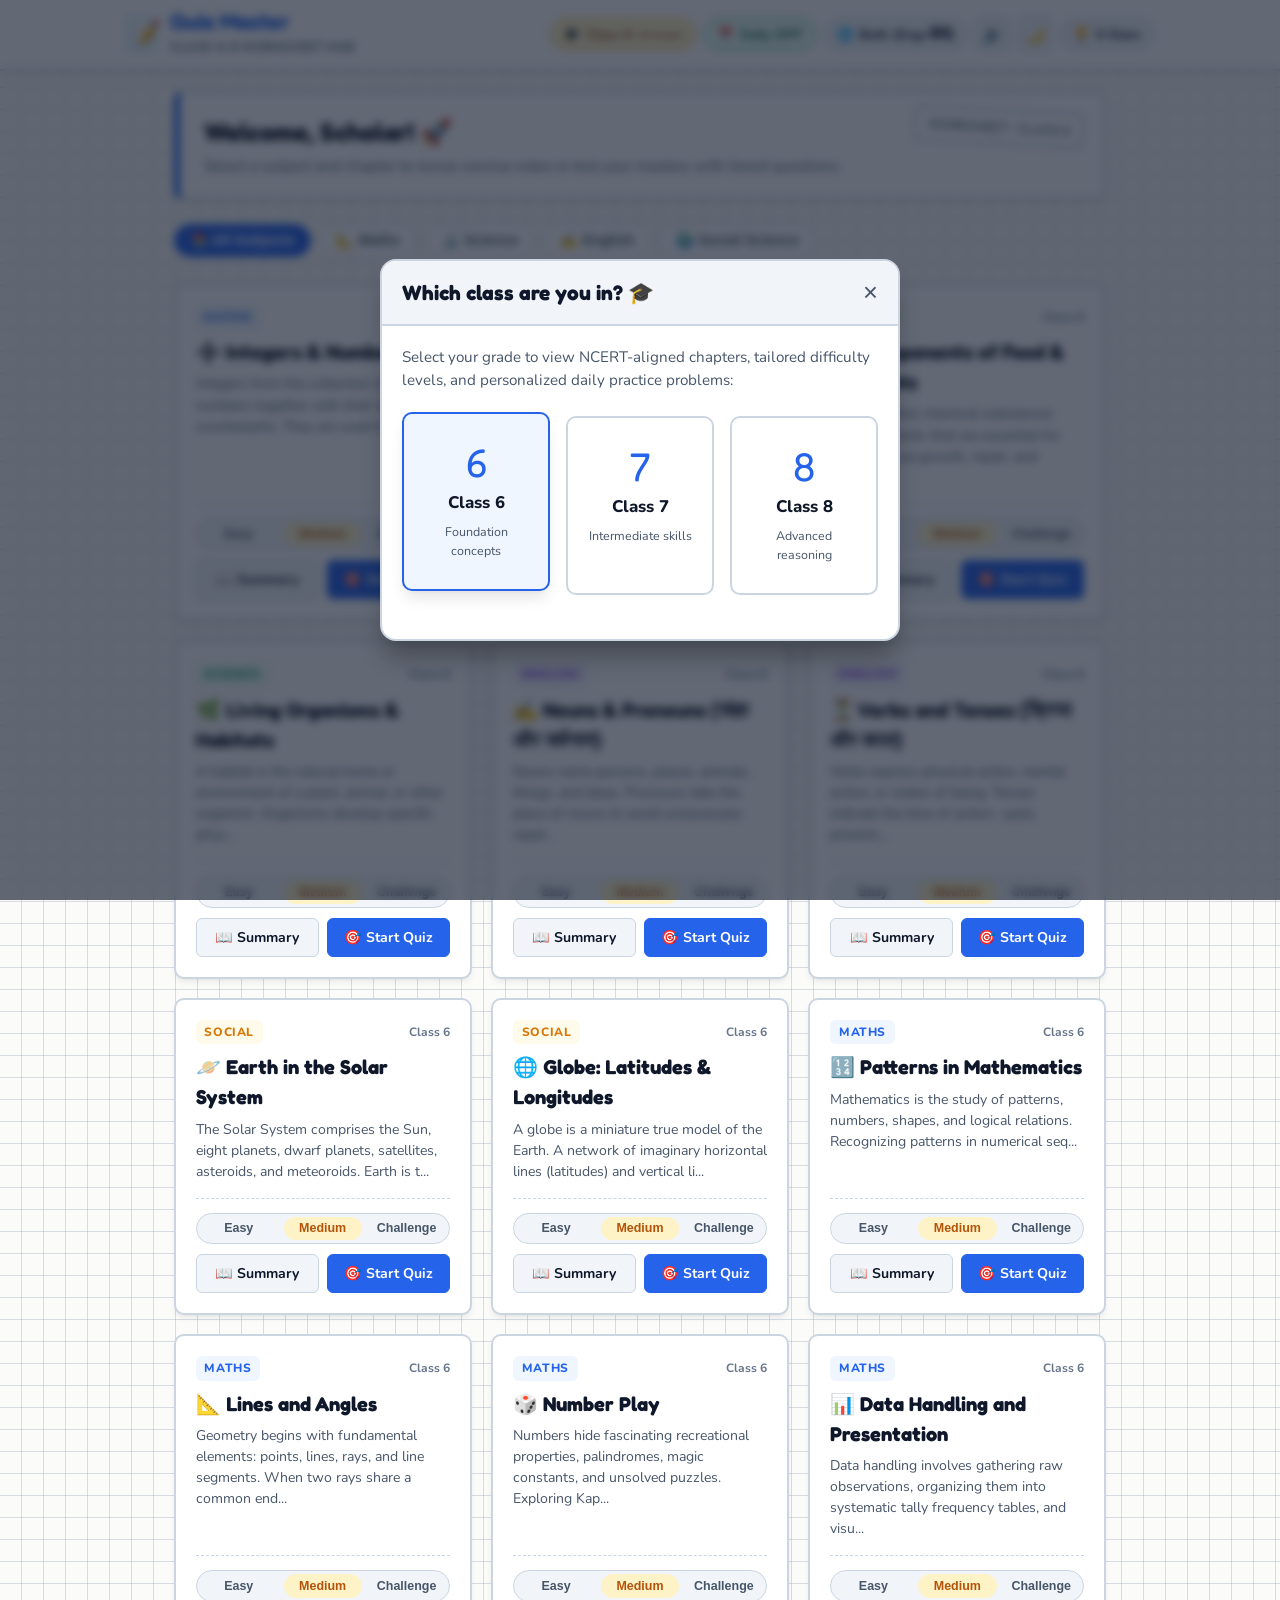
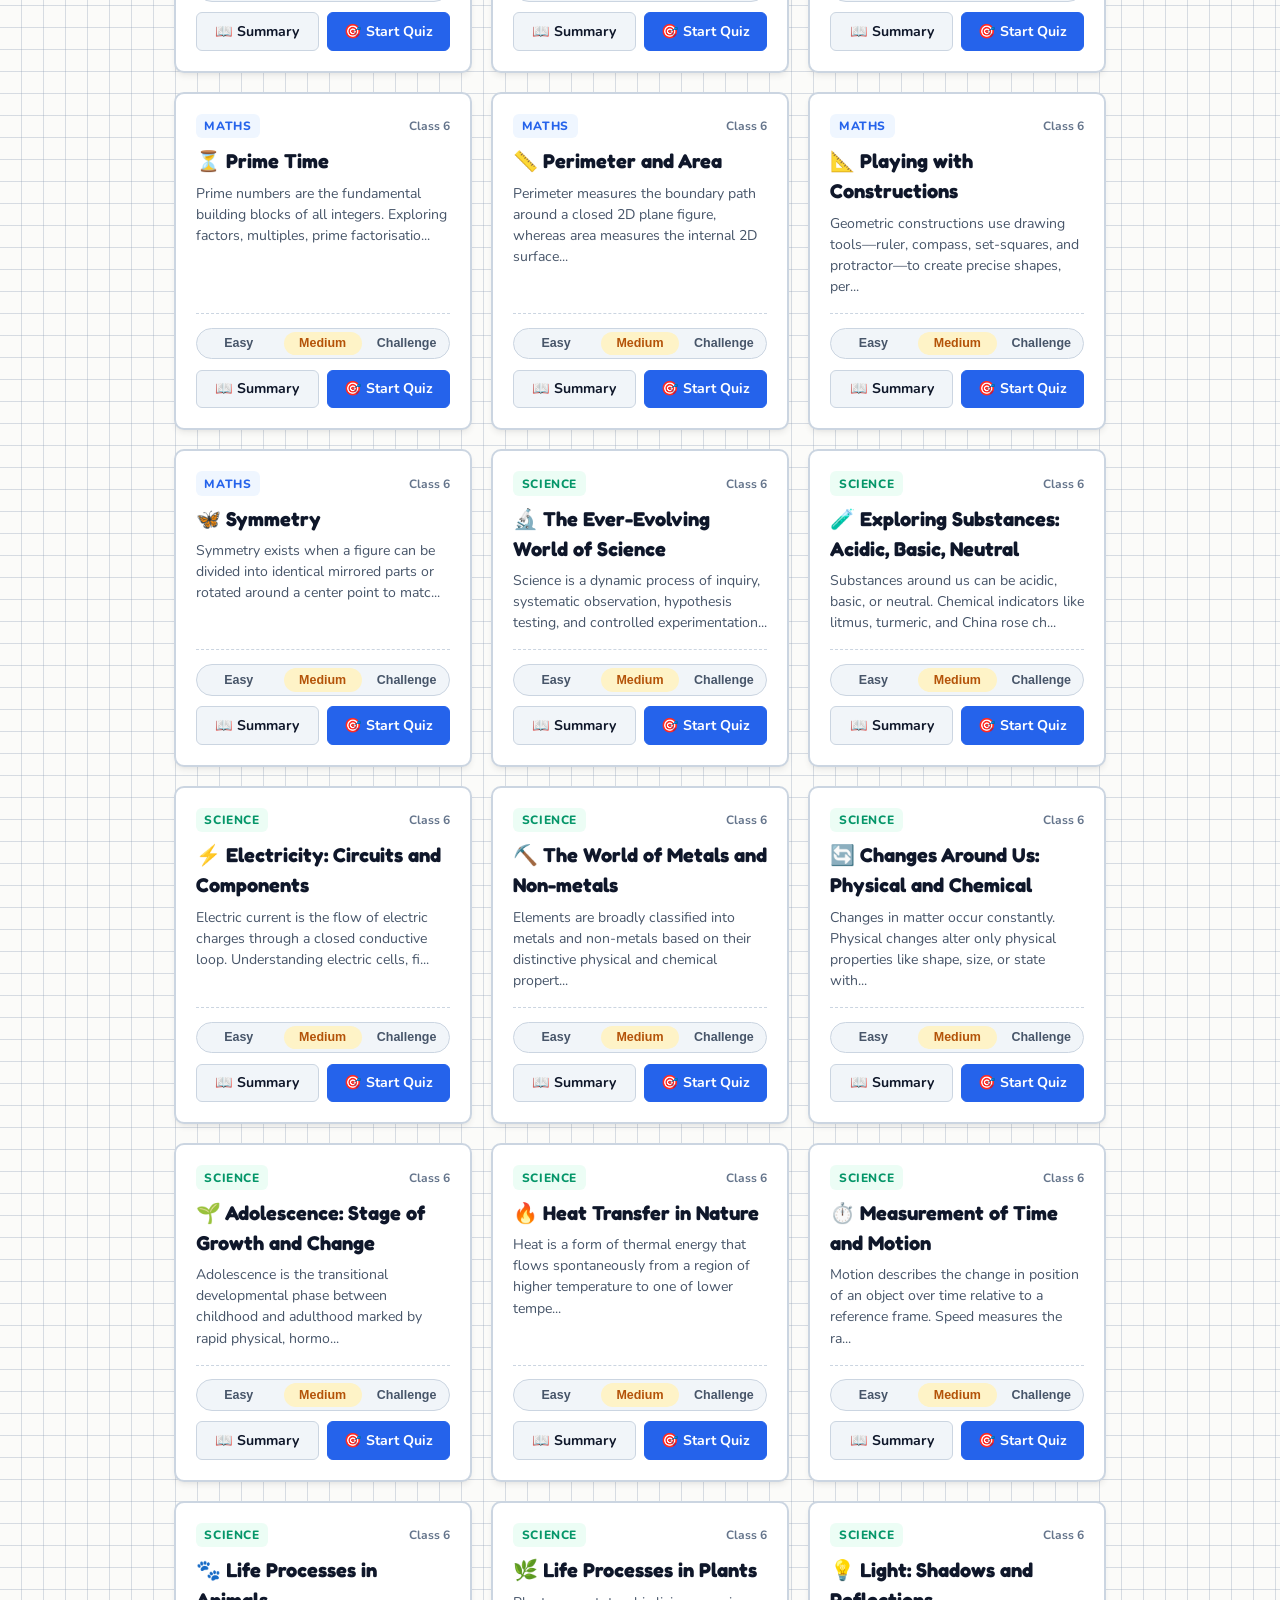
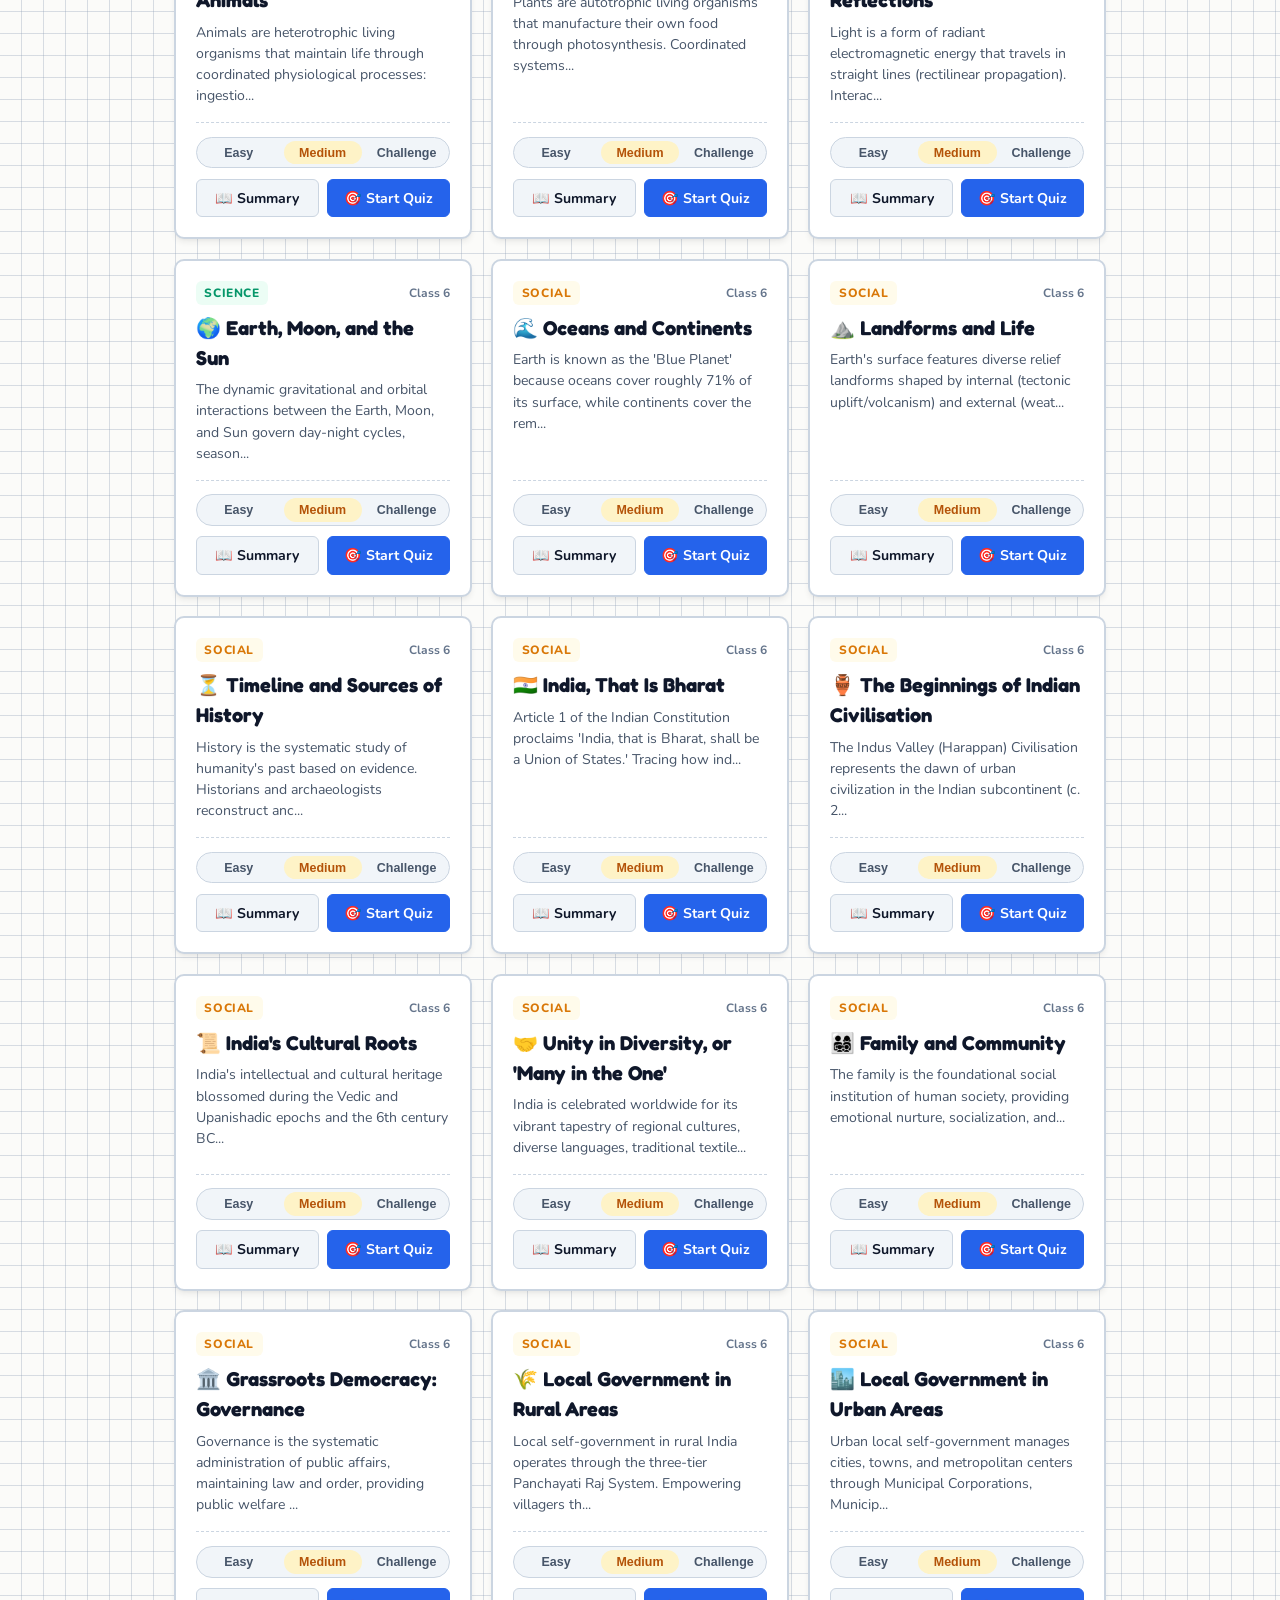
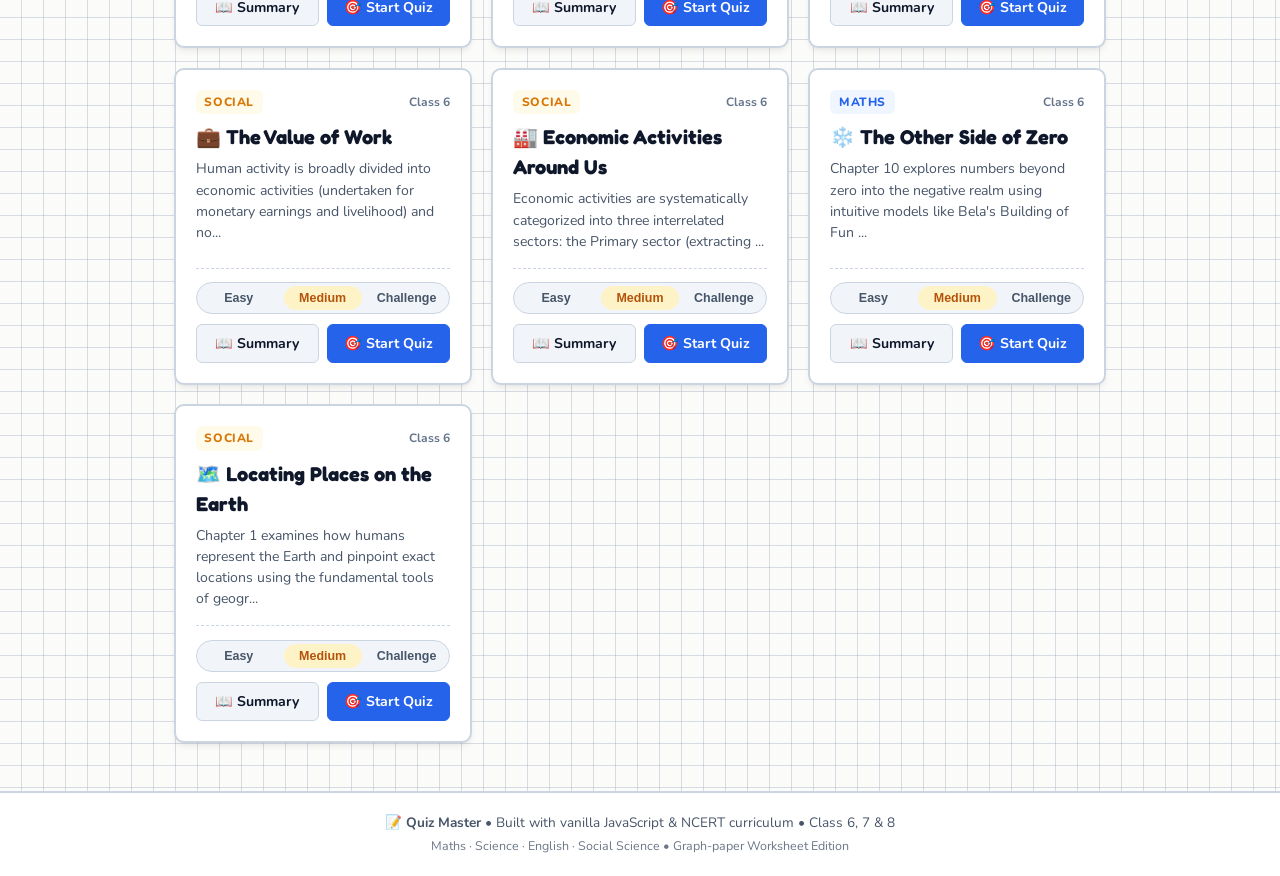
==== commit 21e9a1e6: "Update quiz website and question bank" ====
--- a/index.html
+++ b/index.html
@@ -1426,7 +1426,8 @@
             <div class="config-pills" id="cfg-qcount-pills">
               <button class="cfg-pill" data-count="5">5</button>
               <button class="cfg-pill selected" data-count="10">10 (Default)</button>
-              <button class="cfg-pill" data-count="all">All</button>
+              <button class="cfg-pill" data-count="30">30</button>
+              <button class="cfg-pill" data-count="all">All (30)</button>
             </div>
           </div>
         </div>
@@ -1451,6163 +1452,219519 @@
   <script>
 const QUIZ_DATA = [
   {
-      "id":  "m6_integers",
-      "name":  "Integers \u0026 Number Line",
-      "subject":  "maths",
-      "cls":  6,
-      "icon":  "➕",
-      "summary":  {
-                      "overview":  "Integers form the collection of whole numbers together with their negative counterparts. They are used in daily life to represent quantities below zero, debts, temperatures, and elevations below sea level.",
-                      "points":  [
-                                     "Integers include negative numbers, zero, and positive counting numbers: {..., -3, -2, -1, 0, 1, 2, 3, ...}.",
-                                     "Zero is an integer that is neither positive nor negative, positioned at the center of the number line.",
-                                     "On a horizontal number line, numbers increase in value as you move to the right and decrease to the left.",
-                                     "Every positive integer is greater than zero and greater than every negative integer.",
-                                     "The absolute value of an integer is its numerical distance from zero, denoted as |x|, always non-negative.",
-                                     "The additive inverse of an integer \u0027a\u0027 is \u0027-a\u0027, such that their sum equals zero: a + (-a) = 0.",
-                                     "Adding two integers with the same sign gives an integer with that common sign (e.g., (-4) + (-5) = -9).",
-                                     "Adding integers with unlike signs: subtract the smaller absolute value from the larger, and keep the sign of the larger.",
-                                     "Subtracting an integer is equivalent to adding its additive inverse: a - b = a + (-b).",
-                                     "Successor of an integer \u0027a\u0027 is a + 1; Predecessor of an integer \u0027a\u0027 is a - 1."
-                                 ],
-                      "formulas":  [
-                                       "Additive Inverse: a + (-a) = 0",
-                                       "Subtraction Rule: a - b = a + (-b)",
-                                       "Signs: (+a) + (+b) = +(a+b) | (-a) + (-b) = -(a+b)",
-                                       "Double negative: -(-a) = +a"
-                                   ],
-                      "example":  "Solve (-8) + (+15) - (-3): First add unlike signs (-8 + 15 = +7). Next rewrite subtraction: 7 - (-3) = 7 + 3 = 10.",
-                      "mistakes":  [
-                                       "Mistake: Thinking -10 is greater than -2 because 10 \u003e 2. Remember: on a number line, -10 is further left, so -10 \u003c -2.",
-                                       "Mistake: Forgetting that subtracting a negative becomes an addition: 6 - (-4) = 10, not 2."
-                                   ]
-                  },
-      "q":  {
-                "easy":  [
-  
-                         ],
-                "medium":  [
-  
-                           ],
-                "challenge":  [
-  
-                              ]
-            }
+    "id": "m6_integers",
+    "name": "Integers & Number Line",
+    "subject": "maths",
+    "cls": 6,
+    "icon": "➕",
+    "summary": {
+      "overview": "Integers form the collection of whole numbers together with their negative counterparts. They are used in daily life to represent quantities below zero, debts, temperatures, and elevations below sea level.",
+      "points": [
+        "Integers include negative numbers, zero, and positive counting numbers: {..., -3, -2, -1, 0, 1, 2, 3, ...}.",
+        "Zero is an integer that is neither positive nor negative, positioned at the center of the number line.",
+        "On a horizontal number line, numbers increase in value as you move to the right and decrease to the left.",
+        "Every positive integer is greater than zero and greater than every negative integer.",
+        "The absolute value of an integer is its numerical distance from zero, denoted as |x|, always non-negative.",
+        "The additive inverse of an integer 'a' is '-a', such that their sum equals zero: a + (-a) = 0.",
+        "Adding two integers with the same sign gives an integer with that common sign (e.g., (-4) + (-5) = -9).",
+        "Adding integers with unlike signs: subtract the smaller absolute value from the larger, and keep the sign of the larger.",
+        "Subtracting an integer is equivalent to adding its additive inverse: a - b = a + (-b).",
+        "Successor of an integer 'a' is a + 1; Predecessor of an integer 'a' is a - 1."
+      ],
+      "formulas": [
+        "Additive Inverse: a + (-a) = 0",
+        "Subtraction Rule: a - b = a + (-b)",
+        "Signs: (+a) + (+b) = +(a+b) | (-a) + (-b) = -(a+b)",
+        "Double negative: -(-a) = +a"
+      ],
+      "example": "Solve (-8) + (+15) - (-3): First add unlike signs (-8 + 15 = +7). Next rewrite subtraction: 7 - (-3) = 7 + 3 = 10.",
+      "mistakes": [
+        "Mistake: Thinking -10 is greater than -2 because 10 > 2. Remember: on a number line, -10 is further left, so -10 < -2.",
+        "Mistake: Forgetting that subtracting a negative becomes an addition: 6 - (-4) = 10, not 2."
+      ]
+    },
+    "q": {
+      "easy": [
+        {
+          "id": "m6_integers_e01",
+          "type": "mcq",
+          "q": "What is the predecessor of -4?",
+          "a": "-5",
+          "wrong": [
+            "-3",
+            "3",
+            "5"
+          ],
+          "exp": "Predecessor means subtracting 1: (-4) - 1 = -5."
+        },
+        {
+          "id": "m6_integers_e02",
+          "type": "mcq",
+          "q": "Which of the following integers is the greatest?",
+          "a": "-1",
+          "wrong": [
+            "-15",
+            "-7",
+            "-3"
+          ],
+          "exp": "-1 is closest to zero on the left, making it greater than all other negative integers listed."
+        },
+        {
+          "id": "m6_integers_e03",
+          "type": "mcq",
+          "q": "What is the value of 0 + (-9)?",
+          "a": "-9",
+          "wrong": [
+            "0",
+            "9",
+            "-1"
+          ],
+          "exp": "Adding zero to any number does not change its value: 0 + (-9) = -9."
+        },
+        {
+          "id": "m6_integers_e04",
+          "type": "mcq",
+          "q": "What is the additive inverse of +14?",
+          "a": "-14",
+          "wrong": [
+            "14",
+            "0",
+            "1"
+          ],
+          "exp": "The additive inverse of a positive number is its negative counterpart, since 14 + (-14) = 0."
+        },
+        {
+          "id": "m6_integers_e05",
+          "type": "mcq",
+          "q": "Which integer is neither positive nor negative?",
+          "a": "0",
+          "wrong": [
+            "1",
+            "-1",
+            "10"
+          ],
+          "exp": "Zero sits at the neutral center of the number line."
+        },
+        {
+          "id": "m6_integers_e06",
+          "type": "mcq",
+          "q": "On a horizontal number line, numbers increase as we move to the ___.",
+          "a": "right",
+          "wrong": [
+            "left",
+            "center",
+            "origin"
+          ],
+          "exp": "Values on the number line increase towards the right and decrease towards the left."
+        },
+        {
+          "id": "m6_integers_e07",
+          "type": "mcq",
+          "q": "The sum of (-6) and (+6) is equal to ___.",
+          "a": "0",
+          "wrong": [
+            "-12",
+            "12",
+            "1"
+          ],
+          "exp": "Adding a number to its additive inverse always yields zero: (-6) + 6 = 0."
+        },
+        {
+          "id": "m6_integers_e08",
+          "type": "mcq",
+          "q": "What integer represents a submarine submerged 45 meters below sea level?",
+          "a": "-45",
+          "wrong": [
+            "-43",
+            "-40",
+            "-50"
+          ],
+          "exp": "Depths below sea level are represented by negative integers: -45 m."
+        },
+        {
+          "id": "m6_integers_e09",
+          "type": "mcq",
+          "q": "Explain how you add two integers with different signs using an example.",
+          "a": "State rule: subtract absolute values",
+          "wrong": [
+            "Contradictory principle where the opposite effect occurs",
+            "Irrelevant phenomenon with no direct scientific or mathematical connection",
+            "Superficial explanation that ignores the fundamental mechanism"
+          ],
+          "exp": "Follow the two-step rule: find absolute difference and assign dominant sign."
+        },
+        {
+          "id": "m6_integers_e10",
+          "type": "mcq",
+          "q": "Complete the steps to solve: (+5) - (-8) (Sequence: Identify problem: 5 - (-8) ➔ Calculate: 5 + 8)",
+          "a": "1: Rewrite as addition: 5 + 8 | 2: Final answer: 13",
+          "wrong": [
+            "1: Final answer: 13 | 2: Rewrite as addition: 5 + 8",
+            "1: Subtract: 5 - 8 | 2: Rewrite as addition: 5 + 8",
+            "1: Final answer: -3 | 2: Subtract: 5 - 8"
+          ],
+          "exp": "Subtracting a negative number is equivalent to adding: 5 - (-8) = 5 + 8 = 13."
+        },
+        {
+          "id": "m6_integers_e11",
+          "type": "fill",
+          "q": "According to 'Integers & Number Line', which of the following is an established foundational fact? (Topic 1): The answer is ___.",
+          "a": "Integers include negative numbers, zero, and positive counting numbers: {..., -3, -2, -1, 0, 1, 2, 3, ...}.",
+          "bank": [
+            "Integers include negative numbers, zero, and positive counting numbers: {..., -3, -2, -1, 0, 1, 2, 3, ...}.",
+            "The contradictory thesis stating that Integers include negative numb never occurs",
+            "An incorrect statement claiming that Integers & Number Line excludes this principle",
+            "A concept that has no direct basis in the NCERT syllabus"
+          ],
+          "exp": "Core concept: Integers include negative numbers, zero, and positive counting numbers: {..., -3, -2, -1, 0, 1, 2, 3, ...}.."
+        },
+        {
+          "id": "m6_integers_e12",
+          "type": "fill",
+          "q": "According to 'Integers & Number Line', which of the following is an established foundational fact? (Topic 2): The answer is ___.",
+          "a": "Zero is an integer that is neither positive nor negative, positioned at the center of the number line.",
+          "bank": [
+            "Zero is an integer that is neither positive nor negative, positioned at the center of the number line.",
+            "The contradictory thesis stating that Zero is an integer that is nei never occurs",
+            "An incorrect statement claiming that Integers & Number Line excludes this principle",
+            "A concept that has no direct basis in the NCERT syllabus"
+          ],
+          "exp": "Core concept: Zero is an integer that is neither positive nor negative, positioned at the center of the number line.."
+        },
+        {
+          "id": "m6_integers_e13",
+          "type": "fill",
+          "q": "According to 'Integers & Number Line', which of the following is an established foundational fact? (Topic 3): The answer is ___.",
+          "a": "On a horizontal number line, numbers increase in value as you move to the right and decrease to the left.",
+          "bank": [
+            "On a horizontal number line, numbers increase in value as you move to the right and decrease to the left.",
+            "The contradictory thesis stating that On a horizontal number line, n never occurs",
+            "An incorrect statement claiming that Integers & Number Line excludes this principle",
+            "A concept that has no direct basis in the NCERT syllabus"
+          ],
+          "exp": "Core concept: On a horizontal number line, numbers increase in value as you move to the right and decrease to the left.."
+        },
+        {
+          "id": "m6_integers_e14",
+          "type": "fill",
+          "q": "According to 'Integers & Number Line', which of the following is an established foundational fact? (Topic 4): The answer is ___.",
+          "a": "Every positive integer is greater than zero and greater than every negative integer.",
+          "bank": [
+            "Every positive integer is greater than zero and greater than every negative integer.",
+            "The contradictory thesis stating that Every positive integer is grea never occurs",
+            "An incorrect statement claiming that Integers & Number Line excludes this principle",
+            "A concept that has no direct basis in the NCERT syllabus"
+          ],
+          "exp": "Core concept: Every positive integer is greater than zero and greater than every negative integer.."
+        },
+        {
+          "id": "m6_integers_e15",
+          "type": "fill",
+          "q": "According to 'Integers & Number Line', which of the following is an established foundational fact? (Topic 5): The answer is ___.",
+          "a": "The absolute value of an integer is its numerical distance from zero, denoted as |x|, always non-negative.",
+          "bank": [
+            "The absolute value of an integer is its numerical distance from zero, denoted as |x|, always non-negative.",
+            "The contradictory thesis stating that The absolute value of an integ never occurs",
+            "An incorrect statement claiming that Integers & Number Line excludes this principle",
+            "A concept that has no direct basis in the NCERT syllabus"
+          ],
+          "exp": "Core concept: The absolute value of an integer is its numerical distance from zero, denoted as |x|, always non-negative.."
+        },
+        {
+          "id": "m6_integers_e16",
+          "type": "short",
+          "q": "According to 'Integers & Number Line', which of the following is an established foundational fact? (Topic 6)",
+          "a": "The additive inverse of an integer 'a' is '-a', such that their sum equals zero: a + (-a) = 0.",
+          "keys": [
+            "additive",
+            "the additive inverse of an integer 'a' is '-a', such that their sum equals zero: a + (-a) = 0.",
+            "zero",
+            "their"
+          ],
+          "exp": "Core concept: The additive inverse of an integer 'a' is '-a', such that their sum equals zero: a + (-a) = 0.."
+        },
+        {
+          "id": "m6_integers_e17",
+          "type": "short",
+          "q": "According to 'Integers & Number Line', which of the following is an established foundational fact? (Topic 7)",
+          "a": "Adding two integers with the same sign gives an integer with that common sign (e.g., (-4) + (-5) = -9).",
+          "keys": [
+            "adding two integers with the same sign gives an integer with that common sign (e.g., (-4) + (-5) = -9).",
+            "adding",
+            "sign",
+            "that"
+          ],
+          "exp": "Core concept: Adding two integers with the same sign gives an integer with that common sign (e.g., (-4) + (-5) = -9).."
+        },
+        {
+          "id": "m6_integers_e18",
+          "type": "short",
+          "q": "In the chapter 'Integers & Number Line', what is the correct definition or property of Adding integers with unlike signs?",
+          "a": "subtract the smaller absolute value from the larger, and keep the sign of the larger.",
+          "keys": [
+            "subtract",
+            "from",
+            "sign",
+            "keep"
+          ],
+          "exp": "According to Integers & Number Line: Adding integers with unlike signs refers to subtract the smaller absolute value from the larger, and keep the sign of the larger.."
+        },
+        {
+          "id": "m6_integers_e19",
+          "type": "short",
+          "q": "According to 'Integers & Number Line', which of the following is an established foundational fact? (Topic 9)",
+          "a": "Subtracting an integer is equivalent to adding its additive inverse: a - b = a + (-b).",
+          "keys": [
+            "equivalent",
+            "subtracting",
+            "adding",
+            "additive"
+          ],
+          "exp": "Core concept: Subtracting an integer is equivalent to adding its additive inverse: a - b = a + (-b).."
+        },
+        {
+          "id": "m6_integers_e20",
+          "type": "short",
+          "q": "According to 'Integers & Number Line', which of the following is an established foundational fact? (Topic 10)",
+          "a": "Successor of an integer 'a' is a + 1; Predecessor of an integer 'a' is a - 1.",
+          "keys": [
+            "successor of an integer 'a' is a + 1; predecessor of an integer 'a' is a - 1.",
+            "successor",
+            "predecessor",
+            "integer"
+          ],
+          "exp": "Core concept: Successor of an integer 'a' is a + 1; Predecessor of an integer 'a' is a - 1.."
+        },
+        {
+          "id": "m6_integers_e21",
+          "type": "short",
+          "q": "According to 'Integers & Number Line', which of the following is an established foundational fact? (Topic 11)",
+          "a": "Integers include negative numbers, zero, and positive counting numbers: {..., -3, -2, -1, 0, 1, 2, 3, ...}.",
+          "keys": [
+            "include",
+            "negative",
+            "integers include negative numbers, zero, and positive counting numbers: {..., -3, -2, -1, 0, 1, 2, 3, ...}.",
+            "zero"
+          ],
+          "exp": "Core concept: Integers include negative numbers, zero, and positive counting numbers: {..., -3, -2, -1, 0, 1, 2, 3, ...}.."
+        },
+        {
+          "id": "m6_integers_e22",
+          "type": "short",
+          "q": "According to 'Integers & Number Line', which of the following is an established foundational fact? (Topic 12)",
+          "a": "Zero is an integer that is neither positive nor negative, positioned at the center of the number line.",
+          "keys": [
+            "center",
+            "number",
+            "negative",
+            "zero"
+          ],
+          "exp": "Core concept: Zero is an integer that is neither positive nor negative, positioned at the center of the number line.."
+        },
+        {
+          "id": "m6_integers_e23",
+          "type": "long",
+          "q": "Provide a detailed conceptual explanation for: According to 'Integers & Number Line', which of the following is an established foundational fact? (Topic 13)",
+          "model": "On a horizontal number line, numbers increase in value as you move to the right and decrease to the left.. Core concept: On a horizontal number line, numbers increase in value as you move to the right and decrease to the left..",
+          "points": [
+            "Accurately defines or identifies On a horizontal number line, numbers increase",
+            "Provides theoretical justification: Core concept: On a horizontal number line, numbers...",
+            "Applies standard Integers & Number Line principles with zero misconceptions"
+          ],
+          "exp": "Core concept: On a horizontal number line, numbers increase in value as you move to the right and decrease to the left.."
+        },
+        {
+          "id": "m6_integers_e24",
+          "type": "long",
+          "q": "Provide a detailed conceptual explanation for: According to 'Integers & Number Line', which of the following is an established foundational fact? (Topic 14)",
+          "model": "Every positive integer is greater than zero and greater than every negative integer.. Core concept: Every positive integer is greater than zero and greater than every negative integer..",
+          "points": [
+            "Accurately defines or identifies Every positive integer is greater than zero a",
+            "Provides theoretical justification: Core concept: Every positive integer is greater th...",
+            "Applies standard Integers & Number Line principles with zero misconceptions"
+          ],
+          "exp": "Core concept: Every positive integer is greater than zero and greater than every negative integer.."
+        },
+        {
+          "id": "m6_integers_e25",
+          "type": "long",
+          "q": "Provide a detailed conceptual explanation for: According to 'Integers & Number Line', which of the following is an established foundational fact? (Topic 15)",
+          "model": "The absolute value of an integer is its numerical distance from zero, denoted as |x|, always non-negative.. Core concept: The absolute value of an integer is its numerical distance from zero, denoted as |x|, always non-negative..",
+          "points": [
+            "Accurately defines or identifies The absolute value of an integer is its numer",
+            "Provides theoretical justification: Core concept: The absolute value of an integer is ...",
+            "Applies standard Integers & Number Line principles with zero misconceptions"
+          ],
+          "exp": "Core concept: The absolute value of an integer is its numerical distance from zero, denoted as |x|, always non-negative.."
+        },
+        {
+          "id": "m6_integers_e26",
+          "type": "long",
+          "q": "Provide a detailed conceptual explanation for: According to 'Integers & Number Line', which of the following is an established foundational fact? (Topic 16)",
+          "model": "The additive inverse of an integer 'a' is '-a', such that their sum equals zero: a + (-a) = 0.. Core concept: The additive inverse of an integer 'a' is '-a', such that their sum equals zero: a + (-a) = 0..",
+          "points": [
+            "Accurately defines or identifies The additive inverse of an integer 'a' is '-a",
+            "Provides theoretical justification: Core concept: The additive inverse of an integer '...",
+            "Applies standard Integers & Number Line principles with zero misconceptions"
+          ],
+          "exp": "Core concept: The additive inverse of an integer 'a' is '-a', such that their sum equals zero: a + (-a) = 0.."
+        },
+        {
+          "id": "m6_integers_e27",
+          "type": "flow",
+          "q": "Complete the sequential flowchart for: According to 'Integers & Number Line', which of the following is an established foundational fact? (Topic 17)",
+          "steps": [
+            "Initial Step: According to 'Integers & Number Line', w...",
+            "?",
+            "Process: Applying Integers & Number Line core principle",
+            "?"
+          ],
+          "answers": [
+            "Adding two integers with the same sign gives an integer with that common sign (e.g., (-4) + (-5) = -9).",
+            "Final Outcome: Core concept: Adding two integers with t..."
+          ],
+          "choices": [
+            "Adding two integers with the same sign gives an integer with that common sign (e.g., (-4) + (-5) = -9).",
+            "Final Outcome: Core concept: Adding two integers with t...",
+            "The contradictory thesis stating that Adding two integers with the s never occurs",
+            "An incorrect statement claiming that Integers & Number Line excludes this principle"
+          ],
+          "exp": "Core concept: Adding two integers with the same sign gives an integer with that common sign (e.g., (-4) + (-5) = -9).."
+        },
+        {
+          "id": "m6_integers_e28",
+          "type": "flow",
+          "q": "Complete the sequential flowchart for: In the chapter 'Integers & Number Line', what is the correct definition or property of Adding integers with unlike signs?",
+          "steps": [
+            "Initial Step: In the chapter 'Integers & Number Line',...",
+            "?",
+            "Process: Applying Integers & Number Line core principle",
+            "?"
+          ],
+          "answers": [
+            "subtract the smaller absolute value from the larger, and keep the sign of the larger.",
+            "Final Outcome: According to Integers & Number Line: Add..."
+          ],
+          "choices": [
+            "subtract the smaller absolute value from the larger, and keep the sign of the larger.",
+            "Final Outcome: According to Integers & Number Line: Add...",
+            "It represents an extraneous factor unrelated to Integers & Number Line",
+            "It produces the exact inverse outcome of subtract the smaller absolute value..."
+          ],
+          "exp": "According to Integers & Number Line: Adding integers with unlike signs refers to subtract the smaller absolute value from the larger, and keep the sign of the larger.."
+        },
+        {
+          "id": "m6_integers_e29",
+          "type": "flow",
+          "q": "Complete the sequential flowchart for: According to 'Integers & Number Line', which of the following is an established foundational fact? (Topic 19)",
+          "steps": [
+            "Initial Step: According to 'Integers & Number Line', w...",
+            "?",
+            "Process: Applying Integers & Number Line core principle",
+            "?"
+          ],
+          "answers": [
+            "Subtracting an integer is equivalent to adding its additive inverse: a - b = a + (-b).",
+            "Final Outcome: Core concept: Subtracting an integer is ..."
+          ],
+          "choices": [
+            "Subtracting an integer is equivalent to adding its additive inverse: a - b = a + (-b).",
+            "Final Outcome: Core concept: Subtracting an integer is ...",
+            "The contradictory thesis stating that Subtracting an integer is equi never occurs",
+            "An incorrect statement claiming that Integers & Number Line excludes this principle"
+          ],
+          "exp": "Core concept: Subtracting an integer is equivalent to adding its additive inverse: a - b = a + (-b).."
+        },
+        {
+          "id": "m6_integers_e30",
+          "type": "flow",
+          "q": "Complete the sequential flowchart for: According to 'Integers & Number Line', which of the following is an established foundational fact? (Topic 20)",
+          "steps": [
+            "Initial Step: According to 'Integers & Number Line', w...",
+            "?",
+            "Process: Applying Integers & Number Line core principle",
+            "?"
+          ],
+          "answers": [
+            "Successor of an integer 'a' is a + 1; Predecessor of an integer 'a' is a - 1.",
+            "Final Outcome: Core concept: Successor of an integer 'a..."
+          ],
+          "choices": [
+            "Successor of an integer 'a' is a + 1; Predecessor of an integer 'a' is a - 1.",
+            "Final Outcome: Core concept: Successor of an integer 'a...",
+            "The contradictory thesis stating that Successor of an integer 'a' is never occurs",
+            "An incorrect statement claiming that Integers & Number Line excludes this principle"
+          ],
+          "exp": "Core concept: Successor of an integer 'a' is a + 1; Predecessor of an integer 'a' is a - 1.."
+        }
+      ],
+      "medium": [
+        {
+          "id": "m6_integers_m01",
+          "type": "mcq",
+          "q": "Evaluate: (-12) + (+7)",
+          "a": "-5",
+          "wrong": [
+            "-19",
+            "5",
+            "19"
+          ],
+          "exp": "Different signs: 12 - 7 = 5. The larger absolute value is 12 (negative), so result is -5."
+        },
+        {
+          "id": "m6_integers_m02",
+          "type": "mcq",
+          "q": "Find the value of: (-20) - (-15)",
+          "a": "-5",
+          "wrong": [
+            "-35",
+            "5",
+            "35"
+          ],
+          "exp": "(-20) - (-15) = -20 + 15 = -5."
+        },
+        {
+          "id": "m6_integers_m03",
+          "type": "mcq",
+          "q": "Which expression equals -10?",
+          "a": "(-6) + (-4)",
+          "wrong": [
+            "(-6) - (-4)",
+            "(-6) + 4",
+            "6 - (-4)"
+          ],
+          "exp": "(-6) + (-4) = -(6+4) = -10."
+        },
+        {
+          "id": "m6_integers_m04",
+          "type": "mcq",
+          "q": "The temperature of a city dropped from 4°C by 9°C. What is the new temperature?",
+          "a": "-5°C",
+          "wrong": [
+            "5°C",
+            "-13°C",
+            "13°C"
+          ],
+          "exp": "4 - 9 = -5°C."
+        },
+        {
+          "id": "m6_integers_m05",
+          "type": "mcq",
+          "q": "Compute: (-3) + (-2) + (-5)",
+          "a": "-10",
+          "wrong": [
+            "10",
+            "-4",
+            "0"
+          ],
+          "exp": "All signs are negative: -(3 + 2 + 5) = -10."
+        },
+        {
+          "id": "m6_integers_m06",
+          "type": "mcq",
+          "q": "The absolute value of -25 is denoted as |-25| and equals ___.",
+          "a": "25",
+          "wrong": [
+            "-25",
+            "0",
+            "50"
+          ],
+          "exp": "Absolute value represents distance from 0 and is always positive: |-25| = 25."
+        },
+        {
+          "id": "m6_integers_m07",
+          "type": "mcq",
+          "q": "The integer that is 4 units to the left of -2 on a number line is ___.",
+          "a": "-6",
+          "wrong": [
+            "2",
+            "-2",
+            "-8"
+          ],
+          "exp": "Moving 4 units left from -2 means subtracting 4: -2 - 4 = -6."
+        },
+        {
+          "id": "m6_integers_m08",
+          "type": "mcq",
+          "q": "A bank account has a balance of Rs 500. A withdrawal of Rs 750 is made. What is the new balance?",
+          "a": "-250",
+          "wrong": [
+            "-248",
+            "-245",
+            "-255"
+          ],
+          "exp": "500 - 750 = -250 (an overdraft of Rs 250)."
+        },
+        {
+          "id": "m6_integers_m09",
+          "type": "mcq",
+          "q": "Explain the concept of additive inverse and show how it helps in subtraction of integers.",
+          "a": "Define additive inverse (sum equals zero)",
+          "wrong": [
+            "Contradictory principle where the opposite effect occurs",
+            "Irrelevant phenomenon with no direct scientific or mathematical connection",
+            "Superficial explanation that ignores the fundamental mechanism"
+          ],
+          "exp": "Additive inverse simplifies integer subtraction by converting it to addition."
+        },
+        {
+          "id": "m6_integers_m10",
+          "type": "mcq",
+          "q": "Complete the steps to evaluate: (-15) + (+22) + (-7) (Sequence: Group positives and negatives ➔ Combine: 22 + (-22))",
+          "a": "1: Positives: 22, Negatives: -15 + -7 = -22 | 2: Result: 0",
+          "wrong": [
+            "1: Result: 0 | 2: Positives: 22, Negatives: -15 + -7 = -22",
+            "1: Multiply all values | 2: Positives: 22, Negatives: -15 + -7 = -22",
+            "1: Result: -44 | 2: Multiply all values"
+          ],
+          "exp": "Group negatives first: (-15) + (-7) = -22. Then 22 + (-22) = 0."
+        },
+        {
+          "id": "m6_integers_m11",
+          "type": "fill",
+          "q": "In 'Integers & Number Line', which formula, rule, or mechanism correctly specifies Additive Inverse: The answer is ___.",
+          "a": "a + (-a) = 0",
+          "bank": [
+            "a + (-a) = 0",
+            "Additive Inverse has no structured mathematical or theoretical formulation",
+            "It assumes an inverse relationship violating standard Integers & Number Line principles",
+            "It is an empirical constant equal to zero in all standard cases"
+          ],
+          "exp": "Standard formula: Additive Inverse = a + (-a) = 0."
+        },
+        {
+          "id": "m6_integers_m12",
+          "type": "fill",
+          "q": "In the context of 'Integers & Number Line', which statement best explains the functional significance of: 'Every positive integer is greater than zero and gr...': The answer is ___.",
+          "a": "Every positive integer is greater than zero and greater than every negative integer.",
+          "bank": [
+            "Every positive integer is greater than zero and greater than every negative integer.",
+            "It operates strictly as a minor edge case rather than a central governing principle",
+            "It generates an outcome directly contrary to expected Integers & Number Line behavior",
+            "It is valid only when all environmental and external variables are zero"
+          ],
+          "exp": "Conceptual explanation: Every positive integer is greater than zero and greater than every negative integer.."
+        },
+        {
+          "id": "m6_integers_m13",
+          "type": "fill",
+          "q": "In the context of 'Integers & Number Line', which statement best explains the functional significance of: 'The additive inverse of an integer 'a' is '-a', su...': The answer is ___.",
+          "a": "The additive inverse of an integer 'a' is '-a', such that their sum equals zero: a + (-a) = 0.",
+          "bank": [
+            "The additive inverse of an integer 'a' is '-a', such that their sum equals zero: a + (-a) = 0.",
+            "It operates strictly as a minor edge case rather than a central governing principle",
+            "It generates an outcome directly contrary to expected Integers & Number Line behavior",
+            "It is valid only when all environmental and external variables are zero"
+          ],
+          "exp": "Conceptual explanation: The additive inverse of an integer 'a' is '-a', such that their sum equals zero: a + (-a) = 0.."
+        },
+        {
+          "id": "m6_integers_m14",
+          "type": "fill",
+          "q": "In 'Integers & Number Line', which formula, rule, or mechanism correctly specifies Double negative: The answer is ___.",
+          "a": "-(-a) = +a",
+          "bank": [
+            "-(-a) = +a",
+            "Double negative has no structured mathematical or theoretical formulation",
+            "It assumes an inverse relationship violating standard Integers & Number Line principles",
+            "It is an empirical constant equal to zero in all standard cases"
+          ],
+          "exp": "Standard formula: Double negative = -(-a) = +a."
+        },
+        {
+          "id": "m6_integers_m15",
+          "type": "fill",
+          "q": "In the context of 'Integers & Number Line', which statement best explains the functional significance of: 'Successor of an integer 'a' is a + 1; Predecessor ...': The answer is ___.",
+          "a": "Successor of an integer 'a' is a + 1; Predecessor of an integer 'a' is a - 1.",
+          "bank": [
+            "Successor of an integer 'a' is a + 1; Predecessor of an integer 'a' is a - 1.",
+            "It operates strictly as a minor edge case rather than a central governing principle",
+            "It generates an outcome directly contrary to expected Integers & Number Line behavior",
+            "It is valid only when all environmental and external variables are zero"
+          ],
+          "exp": "Conceptual explanation: Successor of an integer 'a' is a + 1; Predecessor of an integer 'a' is a - 1.."
+        },
+        {
+          "id": "m6_integers_m16",
+          "type": "short",
+          "q": "In the context of 'Integers & Number Line', which statement best explains the functional significance of: 'Zero is an integer that is neither positive nor ne...'?",
+          "a": "Zero is an integer that is neither positive nor negative, positioned at the center of the number line.",
+          "keys": [
+            "center",
+            "number",
+            "negative",
+            "zero"
+          ],
+          "exp": "Conceptual explanation: Zero is an integer that is neither positive nor negative, positioned at the center of the number line.."
+        },
+        {
+          "id": "m6_integers_m17",
+          "type": "short",
+          "q": "In 'Integers & Number Line', which formula, rule, or mechanism correctly specifies Signs?",
+          "a": "(+a) + (+b) = +(a+b) | (-a) + (-b) = -(a+b)",
+          "keys": [
+            "-(a+b",
+            "(+a) + (+b) = +(a+b) | (-a) + (-b) = -(a+b)",
+            "+(a+b"
+          ],
+          "exp": "Standard formula: Signs = (+a) + (+b) = +(a+b) | (-a) + (-b) = -(a+b)."
+        },
+        {
+          "id": "m6_integers_m18",
+          "type": "short",
+          "q": "In the context of 'Integers & Number Line', which statement best explains the functional significance of: 'The additive inverse of an integer 'a' is '-a', su...'?",
+          "a": "The additive inverse of an integer 'a' is '-a', such that their sum equals zero: a + (-a) = 0.",
+          "keys": [
+            "additive",
+            "the additive inverse of an integer 'a' is '-a', such that their sum equals zero: a + (-a) = 0.",
+            "zero",
+            "their"
+          ],
+          "exp": "Conceptual explanation: The additive inverse of an integer 'a' is '-a', such that their sum equals zero: a + (-a) = 0.."
+        },
+        {
+          "id": "m6_integers_m19",
+          "type": "short",
+          "q": "In the context of 'Integers & Number Line', which statement best explains the functional significance of: 'Adding integers with unlike signs: subtract the sm...'?",
+          "a": "Adding integers with unlike signs: subtract the smaller absolute value from the larger, and keep the sign of the larger.",
+          "keys": [
+            "adding",
+            "unlike",
+            "subtract",
+            "from"
+          ],
+          "exp": "Conceptual explanation: Adding integers with unlike signs: subtract the smaller absolute value from the larger, and keep the sign of the larger.."
+        },
+        {
+          "id": "m6_integers_m20",
+          "type": "short",
+          "q": "In 'Integers & Number Line', which formula, rule, or mechanism correctly specifies Subtraction Rule?",
+          "a": "a - b = a + (-b)",
+          "keys": [
+            "a - b = a + (-b)"
+          ],
+          "exp": "Standard formula: Subtraction Rule = a - b = a + (-b)."
+        },
+        {
+          "id": "m6_integers_m21",
+          "type": "short",
+          "q": "In the context of 'Integers & Number Line', which statement best explains the functional significance of: 'Zero is an integer that is neither positive nor ne...'?",
+          "a": "Zero is an integer that is neither positive nor negative, positioned at the center of the number line.",
+          "keys": [
+            "center",
+            "number",
+            "negative",
+            "zero"
+          ],
+          "exp": "Conceptual explanation: Zero is an integer that is neither positive nor negative, positioned at the center of the number line.."
+        },
+        {
+          "id": "m6_integers_m22",
+          "type": "short",
+          "q": "In the context of 'Integers & Number Line', which statement best explains the functional significance of: 'Every positive integer is greater than zero and gr...'?",
+          "a": "Every positive integer is greater than zero and greater than every negative integer.",
+          "keys": [
+            "than",
+            "negative",
+            "zero",
+            "every"
+          ],
+          "exp": "Conceptual explanation: Every positive integer is greater than zero and greater than every negative integer.."
+        },
+        {
+          "id": "m6_integers_m23",
+          "type": "long",
+          "q": "Provide a detailed conceptual explanation for: In 'Integers & Number Line', which formula, rule, or mechanism correctly specifies Additive Inverse?",
+          "model": "a + (-a) = 0. Standard formula: Additive Inverse = a + (-a) = 0.",
+          "points": [
+            "Accurately defines or identifies a + (-a) = 0",
+            "Provides theoretical justification: Standard formula: Additive Inverse = a + (-a) = 0....",
+            "Applies standard Integers & Number Line principles with zero misconceptions"
+          ],
+          "exp": "Standard formula: Additive Inverse = a + (-a) = 0."
+        },
+        {
+          "id": "m6_integers_m24",
+          "type": "long",
+          "q": "Provide a detailed conceptual explanation for: In the context of 'Integers & Number Line', which statement best explains the functional significance of: 'Adding integers with unlike signs: subtract the sm...'?",
+          "model": "Adding integers with unlike signs: subtract the smaller absolute value from the larger, and keep the sign of the larger.. Conceptual explanation: Adding integers with unlike signs: subtract the smaller absolute value from the larger, and keep the sign of the larger..",
+          "points": [
+            "Accurately defines or identifies Adding integers with unlike signs: subtract t",
+            "Provides theoretical justification: Conceptual explanation: Adding integers with unlik...",
+            "Applies standard Integers & Number Line principles with zero misconceptions"
+          ],
+          "exp": "Conceptual explanation: Adding integers with unlike signs: subtract the smaller absolute value from the larger, and keep the sign of the larger.."
+        },
+        {
+          "id": "m6_integers_m25",
+          "type": "long",
+          "q": "Provide a detailed conceptual explanation for: In the context of 'Integers & Number Line', which statement best explains the functional significance of: 'Successor of an integer 'a' is a + 1; Predecessor ...'?",
+          "model": "Successor of an integer 'a' is a + 1; Predecessor of an integer 'a' is a - 1.. Conceptual explanation: Successor of an integer 'a' is a + 1; Predecessor of an integer 'a' is a - 1..",
+          "points": [
+            "Accurately defines or identifies Successor of an integer 'a' is a + 1; Predece",
+            "Provides theoretical justification: Conceptual explanation: Successor of an integer 'a...",
+            "Applies standard Integers & Number Line principles with zero misconceptions"
+          ],
+          "exp": "Conceptual explanation: Successor of an integer 'a' is a + 1; Predecessor of an integer 'a' is a - 1.."
+        },
+        {
+          "id": "m6_integers_m26",
+          "type": "long",
+          "q": "Provide a detailed conceptual explanation for: In 'Integers & Number Line', which formula, rule, or mechanism correctly specifies Double negative?",
+          "model": "-(-a) = +a. Standard formula: Double negative = -(-a) = +a.",
+          "points": [
+            "Accurately defines or identifies -(-a) = +a",
+            "Provides theoretical justification: Standard formula: Double negative = -(-a) = +a....",
+            "Applies standard Integers & Number Line principles with zero misconceptions"
+          ],
+          "exp": "Standard formula: Double negative = -(-a) = +a."
+        },
+        {
+          "id": "m6_integers_m27",
+          "type": "flow",
+          "q": "Complete the sequential flowchart for: In the context of 'Integers & Number Line', which statement best explains the functional significance of: 'Every positive integer is greater than zero and gr...'?",
+          "steps": [
+            "Initial Step: In the context of 'Integers & Number Lin...",
+            "?",
+            "Process: Applying Integers & Number Line core principle",
+            "?"
+          ],
+          "answers": [
+            "Every positive integer is greater than zero and greater than every negative integer.",
+            "Final Outcome: Conceptual explanation: Every positive i..."
+          ],
+          "choices": [
+            "Every positive integer is greater than zero and greater than every negative integer.",
+            "Final Outcome: Conceptual explanation: Every positive i...",
+            "It operates strictly as a minor edge case rather than a central governing principle",
+            "It generates an outcome directly contrary to expected Integers & Number Line behavior"
+          ],
+          "exp": "Conceptual explanation: Every positive integer is greater than zero and greater than every negative integer.."
+        },
+        {
+          "id": "m6_integers_m28",
+          "type": "flow",
+          "q": "Complete the sequential flowchart for: In the context of 'Integers & Number Line', which statement best explains the functional significance of: 'The additive inverse of an integer 'a' is '-a', su...'?",
+          "steps": [
+            "Initial Step: In the context of 'Integers & Number Lin...",
+            "?",
+            "Process: Applying Integers & Number Line core principle",
+            "?"
+          ],
+          "answers": [
+            "The additive inverse of an integer 'a' is '-a', such that their sum equals zero: a + (-a) = 0.",
+            "Final Outcome: Conceptual explanation: The additive inv..."
+          ],
+          "choices": [
+            "The additive inverse of an integer 'a' is '-a', such that their sum equals zero: a + (-a) = 0.",
+            "Final Outcome: Conceptual explanation: The additive inv...",
+            "It operates strictly as a minor edge case rather than a central governing principle",
+            "It generates an outcome directly contrary to expected Integers & Number Line behavior"
+          ],
+          "exp": "Conceptual explanation: The additive inverse of an integer 'a' is '-a', such that their sum equals zero: a + (-a) = 0.."
+        },
+        {
+          "id": "m6_integers_m29",
+          "type": "flow",
+          "q": "Complete the sequential flowchart for: In 'Integers & Number Line', which formula, rule, or mechanism correctly specifies Signs?",
+          "steps": [
+            "Initial Step: In 'Integers & Number Line', which formu...",
+            "?",
+            "Process: Applying Integers & Number Line core principle",
+            "?"
+          ],
+          "answers": [
+            "(+a) + (+b) = +(a+b) | (-a) + (-b) = -(a+b)",
+            "Final Outcome: Standard formula: Signs = (+a) + (+b) = ..."
+          ],
+          "choices": [
+            "(+a) + (+b) = +(a+b) | (-a) + (-b) = -(a+b)",
+            "Final Outcome: Standard formula: Signs = (+a) + (+b) = ...",
+            "Signs has no structured mathematical or theoretical formulation",
+            "It assumes an inverse relationship violating standard Integers & Number Line principles"
+          ],
+          "exp": "Standard formula: Signs = (+a) + (+b) = +(a+b) | (-a) + (-b) = -(a+b)."
+        },
+        {
+          "id": "m6_integers_m30",
+          "type": "flow",
+          "q": "Complete the sequential flowchart for: In the context of 'Integers & Number Line', which statement best explains the functional significance of: 'Successor of an integer 'a' is a + 1; Predecessor ...'?",
+          "steps": [
+            "Initial Step: In the context of 'Integers & Number Lin...",
+            "?",
+            "Process: Applying Integers & Number Line core principle",
+            "?"
+          ],
+          "answers": [
+            "Successor of an integer 'a' is a + 1; Predecessor of an integer 'a' is a - 1.",
+            "Final Outcome: Conceptual explanation: Successor of an ..."
+          ],
+          "choices": [
+            "Successor of an integer 'a' is a + 1; Predecessor of an integer 'a' is a - 1.",
+            "Final Outcome: Conceptual explanation: Successor of an ...",
+            "It operates strictly as a minor edge case rather than a central governing principle",
+            "It generates an outcome directly contrary to expected Integers & Number Line behavior"
+          ],
+          "exp": "Conceptual explanation: Successor of an integer 'a' is a + 1; Predecessor of an integer 'a' is a - 1.."
+        }
+      ],
+      "challenge": [
+        {
+          "id": "m6_integers_c01",
+          "type": "mcq",
+          "q": "Evaluate: [(-18) + (-12)] - [(-30) + 10]",
+          "a": "-10",
+          "wrong": [
+            "-50",
+            "10",
+            "0"
+          ],
+          "exp": "[(-18) + (-12)] = -30. [(-30) + 10] = -20. Then -30 - (-20) = -30 + 20 = -10."
+        },
+        {
+          "id": "m6_integers_c02",
+          "type": "mcq",
+          "q": "If a = -5, b = -3, and c = 4, find (a - b) - c.",
+          "a": "-6",
+          "wrong": [
+            "-12",
+            "2",
+            "6"
+          ],
+          "exp": "a - b = -5 - (-3) = -5 + 3 = -2. Then -2 - 4 = -6."
+        },
+        {
+          "id": "m6_integers_c03",
+          "type": "mcq",
+          "q": "A bird flies 120 m above sea level and a fish swims 45 m below sea level directly beneath it. What is the vertical distance between them?",
+          "a": "165 m",
+          "wrong": [
+            "75 m",
+            "-165 m",
+            "120 m"
+          ],
+          "exp": "Distance = 120 - (-45) = 120 + 45 = 165 meters."
+        },
+        {
+          "id": "m6_integers_c04",
+          "type": "mcq",
+          "q": "Which of the following statements is FALSE?",
+          "a": "The difference between two negative integers is always negative",
+          "wrong": [
+            "The sum of two negative integers is always negative",
+            "Zero is greater than every negative integer",
+            "Every integer has a successor"
+          ],
+          "exp": "(-2) - (-8) = -2 + 8 = +6, which is positive. Hence the statement is false."
+        },
+        {
+          "id": "m6_integers_c05",
+          "type": "mcq",
+          "q": "Simplify: 1 - 2 + 3 - 4 + 5 - 6 + ... + 19 - 20",
+          "a": "-10",
+          "wrong": [
+            "10",
+            "-20",
+            "0"
+          ],
+          "exp": "Pairing consecutive terms: (1-2) + (3-4) + ... + (19-20) gives 10 pairs of -1, so 10 * (-1) = -10."
+        },
+        {
+          "id": "m6_integers_c06",
+          "type": "mcq",
+          "q": "The sum of the additive inverse of -18 and the predecessor of -11 is ___.",
+          "a": "6",
+          "wrong": [
+            "-6",
+            "30",
+            "-30"
+          ],
+          "exp": "Additive inverse of -18 is 18. Predecessor of -11 is -12. 18 + (-12) = 6."
+        },
+        {
+          "id": "m6_integers_c07",
+          "type": "mcq",
+          "q": "If x + (-8) = -20, then the value of x is ___.",
+          "a": "-12",
+          "wrong": [
+            "-28",
+            "12",
+            "28"
+          ],
+          "exp": "x = -20 - (-8) = -20 + 8 = -12."
+        },
+        {
+          "id": "m6_integers_c08",
+          "type": "mcq",
+          "q": "Write two integers whose difference is -7 and sum is 5.",
+          "a": "-1 and 6",
+          "wrong": [
+            "Incorrect variation of -1 and 6",
+            "Opposite condition to -1 and 6",
+            "Alternative classification"
+          ],
+          "exp": "Let numbers be x and y. If x = -1, y = 6: -1 - 6 = -7 and -1 + 6 = 5."
+        },
+        {
+          "id": "m6_integers_c09",
+          "type": "mcq",
+          "q": "A scuba diver descends at a rate of 3 meters per minute for 15 minutes, rests, and then ascends 20 meters. Describe the diver's depth using integer mathematics.",
+          "a": "Calculate descent as negative displacement (-45 m)",
+          "wrong": [
+            "Contradictory principle where the opposite effect occurs",
+            "Irrelevant phenomenon with no direct scientific or mathematical connection",
+            "Superficial explanation that ignores the fundamental mechanism"
+          ],
+          "exp": "Multiply rate by time to get -45 m, then add upward climb of 20 m to reach -25 m."
+        },
+        {
+          "id": "m6_integers_c10",
+          "type": "mcq",
+          "q": "Complete the steps to solve the word problem: A miner is at -85 m, ascends 35 m, then descends 20 m. (Sequence: Initial depth: -85 m ➔ New intermediate depth: -50 m)",
+          "a": "1: Ascend 35 m: -85 + 35 | 2: Descend 20 m: -50 - 20 = -70 m",
+          "wrong": [
+            "1: Descend 20 m: -50 - 20 = -70 m | 2: Ascend 35 m: -85 + 35",
+            "1: Multiply by 2 | 2: Ascend 35 m: -85 + 35",
+            "1: Final depth: +70 m | 2: Multiply by 2"
+          ],
+          "exp": "-85 + 35 = -50 m. Then -50 - 20 = -70 m."
+        },
+        {
+          "id": "m6_integers_c11",
+          "type": "fill",
+          "q": "Regarding common misconceptions in 'Integers & Number Line', why is the following common mistake conceptually flawed: 'Thinking -10 is greater than -2 because 10 > 2. Remember: on a number ...': The answer is ___.",
+          "a": "Thinking -10 is greater than -2 because 10 > 2. Remember: on a number line, -10 is further left, so -10 < -2.",
+          "bank": [
+            "Thinking -10 is greater than -2 because 10 > 2. Remember: on a number line, -10 is further left, so -10 < -2.",
+            "Because Integers & Number Line assumes that variables always remain perfectly constant",
+            "Because the standard mathematical proofs do not apply to real-world data",
+            "Because empirical measurements in Class 6 strictly prohibit this deduction"
+          ],
+          "exp": "Misconception analysis: Thinking -10 is greater than -2 because 10 > 2. Remember: on a number line, -10 is further left, so -10 < -2.."
+        },
+        {
+          "id": "m6_integers_c12",
+          "type": "fill",
+          "q": "A higher-order analysis of 'Integers & Number Line' evaluates the principle: 'The additive inverse of an integer 'a' is '-a', su...'. What critical deduction must be drawn: The answer is ___.",
+          "a": "The additive inverse of an integer 'a' is '-a', such that their sum equals zero: a + (-a) = 0.",
+          "bank": [
+            "The additive inverse of an integer 'a' is '-a', such that their sum equals zero: a + (-a) = 0.",
+            "That this phenomenon occurs by pure statistical anomaly rather than systematic law",
+            "That external constraints invalidate the principle in all standard practical scenarios",
+            "That the reverse relationship governs all higher-level academic applications"
+          ],
+          "exp": "Critical deduction: The additive inverse of an integer 'a' is '-a', such that their sum equals zero: a + (-a) = 0.."
+        },
+        {
+          "id": "m6_integers_c13",
+          "type": "fill",
+          "q": "A higher-order analysis of 'Integers & Number Line' evaluates the principle: 'Subtracting an integer is equivalent to adding its...'. What critical deduction must be drawn: The answer is ___.",
+          "a": "Subtracting an integer is equivalent to adding its additive inverse: a - b = a + (-b).",
+          "bank": [
+            "Subtracting an integer is equivalent to adding its additive inverse: a - b = a + (-b).",
+            "That this phenomenon occurs by pure statistical anomaly rather than systematic law",
+            "That external constraints invalidate the principle in all standard practical scenarios",
+            "That the reverse relationship governs all higher-level academic applications"
+          ],
+          "exp": "Critical deduction: Subtracting an integer is equivalent to adding its additive inverse: a - b = a + (-b).."
+        },
+        {
+          "id": "m6_integers_c14",
+          "type": "fill",
+          "q": "Regarding common misconceptions in 'Integers & Number Line', why is the following common mistake conceptually flawed: 'Forgetting that subtracting a negative becomes an addition: 6 - (-4) =...': The answer is ___.",
+          "a": "Forgetting that subtracting a negative becomes an addition: 6 - (-4) = 10, not 2.",
+          "bank": [
+            "Forgetting that subtracting a negative becomes an addition: 6 - (-4) = 10, not 2.",
+            "Because Integers & Number Line assumes that variables always remain perfectly constant",
+            "Because the standard mathematical proofs do not apply to real-world data",
+            "Because empirical measurements in Class 6 strictly prohibit this deduction"
+          ],
+          "exp": "Misconception analysis: Forgetting that subtracting a negative becomes an addition: 6 - (-4) = 10, not 2.."
+        },
+        {
+          "id": "m6_integers_c15",
+          "type": "fill",
+          "q": "A higher-order analysis of 'Integers & Number Line' evaluates the principle: 'The absolute value of an integer is its numerical ...'. What critical deduction must be drawn: The answer is ___.",
+          "a": "The absolute value of an integer is its numerical distance from zero, denoted as |x|, always non-negative.",
+          "bank": [
+            "The absolute value of an integer is its numerical distance from zero, denoted as |x|, always non-negative.",
+            "That this phenomenon occurs by pure statistical anomaly rather than systematic law",
+            "That external constraints invalidate the principle in all standard practical scenarios",
+            "That the reverse relationship governs all higher-level academic applications"
+          ],
+          "exp": "Critical deduction: The absolute value of an integer is its numerical distance from zero, denoted as |x|, always non-negative.."
+        },
+        {
+          "id": "m6_integers_c16",
+          "type": "short",
+          "q": "A higher-order analysis of 'Integers & Number Line' evaluates the principle: 'Adding integers with unlike signs: subtract the sm...'. What critical deduction must be drawn?",
+          "a": "Adding integers with unlike signs: subtract the smaller absolute value from the larger, and keep the sign of the larger.",
+          "keys": [
+            "adding",
+            "unlike",
+            "subtract",
+            "from"
+          ],
+          "exp": "Critical deduction: Adding integers with unlike signs: subtract the smaller absolute value from the larger, and keep the sign of the larger.."
+        },
+        {
+          "id": "m6_integers_c17",
+          "type": "short",
+          "q": "Regarding common misconceptions in 'Integers & Number Line', why is the following common mistake conceptually flawed: 'Thinking -10 is greater than -2 because 10 > 2. Remember: on a number ...'?",
+          "a": "Thinking -10 is greater than -2 because 10 > 2. Remember: on a number line, -10 is further left, so -10 < -2.",
+          "keys": [
+            "than",
+            "number",
+            "because",
+            "thinking -10 is greater than -2 because 10 > 2. remember: on a number line, -10 is further left, so -10 < -2."
+          ],
+          "exp": "Misconception analysis: Thinking -10 is greater than -2 because 10 > 2. Remember: on a number line, -10 is further left, so -10 < -2.."
+        },
+        {
+          "id": "m6_integers_c18",
+          "type": "short",
+          "q": "A higher-order analysis of 'Integers & Number Line' evaluates the principle: 'Every positive integer is greater than zero and gr...'. What critical deduction must be drawn?",
+          "a": "Every positive integer is greater than zero and greater than every negative integer.",
+          "keys": [
+            "than",
+            "negative",
+            "zero",
+            "every"
+          ],
+          "exp": "Critical deduction: Every positive integer is greater than zero and greater than every negative integer.."
+        },
+        {
+          "id": "m6_integers_c19",
+          "type": "short",
+          "q": "A higher-order analysis of 'Integers & Number Line' evaluates the principle: 'Adding two integers with the same sign gives an in...'. What critical deduction must be drawn?",
+          "a": "Adding two integers with the same sign gives an integer with that common sign (e.g., (-4) + (-5) = -9).",
+          "keys": [
+            "adding two integers with the same sign gives an integer with that common sign (e.g., (-4) + (-5) = -9).",
+            "adding",
+            "sign",
+            "that"
+          ],
+          "exp": "Critical deduction: Adding two integers with the same sign gives an integer with that common sign (e.g., (-4) + (-5) = -9).."
+        },
+        {
+          "id": "m6_integers_c20",
+          "type": "short",
+          "q": "Regarding common misconceptions in 'Integers & Number Line', why is the following common mistake conceptually flawed: 'Forgetting that subtracting a negative becomes an addition: 6 - (-4) =...'?",
+          "a": "Forgetting that subtracting a negative becomes an addition: 6 - (-4) = 10, not 2.",
+          "keys": [
+            "subtracting",
+            "negative",
+            "addition",
+            "becomes"
+          ],
+          "exp": "Misconception analysis: Forgetting that subtracting a negative becomes an addition: 6 - (-4) = 10, not 2.."
+        },
+        {
+          "id": "m6_integers_c21",
+          "type": "short",
+          "q": "A higher-order analysis of 'Integers & Number Line' evaluates the principle: 'On a horizontal number line, numbers increase in v...'. What critical deduction must be drawn?",
+          "a": "On a horizontal number line, numbers increase in value as you move to the right and decrease to the left.",
+          "keys": [
+            "right",
+            "decrease",
+            "number",
+            "increase"
+          ],
+          "exp": "Critical deduction: On a horizontal number line, numbers increase in value as you move to the right and decrease to the left.."
+        },
+        {
+          "id": "m6_integers_c22",
+          "type": "short",
+          "q": "A higher-order analysis of 'Integers & Number Line' evaluates the principle: 'The additive inverse of an integer 'a' is '-a', su...'. What critical deduction must be drawn?",
+          "a": "The additive inverse of an integer 'a' is '-a', such that their sum equals zero: a + (-a) = 0.",
+          "keys": [
+            "additive",
+            "the additive inverse of an integer 'a' is '-a', such that their sum equals zero: a + (-a) = 0.",
+            "zero",
+            "their"
+          ],
+          "exp": "Critical deduction: The additive inverse of an integer 'a' is '-a', such that their sum equals zero: a + (-a) = 0.."
+        },
+        {
+          "id": "m6_integers_c23",
+          "type": "long",
+          "q": "Provide a detailed conceptual explanation for: Regarding common misconceptions in 'Integers & Number Line', why is the following common mistake conceptually flawed: 'Thinking -10 is greater than -2 because 10 > 2. Remember: on a number ...'?",
+          "model": "Thinking -10 is greater than -2 because 10 > 2. Remember: on a number line, -10 is further left, so -10 < -2.. Misconception analysis: Thinking -10 is greater than -2 because 10 > 2. Remember: on a number line, -10 is further left, so -10 < -2..",
+          "points": [
+            "Accurately defines or identifies Thinking -10 is greater than -2 because 10 > ",
+            "Provides theoretical justification: Misconception analysis: Thinking -10 is greater th...",
+            "Applies standard Integers & Number Line principles with zero misconceptions"
+          ],
+          "exp": "Misconception analysis: Thinking -10 is greater than -2 because 10 > 2. Remember: on a number line, -10 is further left, so -10 < -2.."
+        },
+        {
+          "id": "m6_integers_c24",
+          "type": "long",
+          "q": "Provide a detailed conceptual explanation for: A higher-order analysis of 'Integers & Number Line' evaluates the principle: 'Zero is an integer that is neither positive nor ne...'. What critical deduction must be drawn?",
+          "model": "Zero is an integer that is neither positive nor negative, positioned at the center of the number line.. Critical deduction: Zero is an integer that is neither positive nor negative, positioned at the center of the number line..",
+          "points": [
+            "Accurately defines or identifies Zero is an integer that is neither positive n",
+            "Provides theoretical justification: Critical deduction: Zero is an integer that is nei...",
+            "Applies standard Integers & Number Line principles with zero misconceptions"
+          ],
+          "exp": "Critical deduction: Zero is an integer that is neither positive nor negative, positioned at the center of the number line.."
+        },
+        {
+          "id": "m6_integers_c25",
+          "type": "long",
+          "q": "Provide a detailed conceptual explanation for: A higher-order analysis of 'Integers & Number Line' evaluates the principle: 'The absolute value of an integer is its numerical ...'. What critical deduction must be drawn?",
+          "model": "The absolute value of an integer is its numerical distance from zero, denoted as |x|, always non-negative.. Critical deduction: The absolute value of an integer is its numerical distance from zero, denoted as |x|, always non-negative..",
+          "points": [
+            "Accurately defines or identifies The absolute value of an integer is its numer",
+            "Provides theoretical justification: Critical deduction: The absolute value of an integ...",
+            "Applies standard Integers & Number Line principles with zero misconceptions"
+          ],
+          "exp": "Critical deduction: The absolute value of an integer is its numerical distance from zero, denoted as |x|, always non-negative.."
+        },
+        {
+          "id": "m6_integers_c26",
+          "type": "long",
+          "q": "Provide a detailed conceptual explanation for: Regarding common misconceptions in 'Integers & Number Line', why is the following common mistake conceptually flawed: 'Forgetting that subtracting a negative becomes an addition: 6 - (-4) =...'?",
+          "model": "Forgetting that subtracting a negative becomes an addition: 6 - (-4) = 10, not 2.. Misconception analysis: Forgetting that subtracting a negative becomes an addition: 6 - (-4) = 10, not 2..",
+          "points": [
+            "Accurately defines or identifies Forgetting that subtracting a negative become",
+            "Provides theoretical justification: Misconception analysis: Forgetting that subtractin...",
+            "Applies standard Integers & Number Line principles with zero misconceptions"
+          ],
+          "exp": "Misconception analysis: Forgetting that subtracting a negative becomes an addition: 6 - (-4) = 10, not 2.."
+        },
+        {
+          "id": "m6_integers_c27",
+          "type": "flow",
+          "q": "Complete the sequential flowchart for: A higher-order analysis of 'Integers & Number Line' evaluates the principle: 'Integers include negative numbers, zero, and posit...'. What critical deduction must be drawn?",
+          "steps": [
+            "Initial Step: A higher-order analysis of 'Integers & N...",
+            "?",
+            "Process: Applying Integers & Number Line core principle",
+            "?"
+          ],
+          "answers": [
+            "Integers include negative numbers, zero, and positive counting numbers: {..., -3, -2, -1, 0, 1, 2, 3, ...}.",
+            "Final Outcome: Critical deduction: Integers include neg..."
+          ],
+          "choices": [
+            "Integers include negative numbers, zero, and positive counting numbers: {..., -3, -2, -1, 0, 1, 2, 3, ...}.",
+            "Final Outcome: Critical deduction: Integers include neg...",
+            "That this phenomenon occurs by pure statistical anomaly rather than systematic law",
+            "That external constraints invalidate the principle in all standard practical scenarios"
+          ],
+          "exp": "Critical deduction: Integers include negative numbers, zero, and positive counting numbers: {..., -3, -2, -1, 0, 1, 2, 3, ...}.."
+        },
+        {
+          "id": "m6_integers_c28",
+          "type": "flow",
+          "q": "Complete the sequential flowchart for: A higher-order analysis of 'Integers & Number Line' evaluates the principle: 'Every positive integer is greater than zero and gr...'. What critical deduction must be drawn?",
+          "steps": [
+            "Initial Step: A higher-order analysis of 'Integers & N...",
+            "?",
+            "Process: Applying Integers & Number Line core principle",
+            "?"
+          ],
+          "answers": [
+            "Every positive integer is greater than zero and greater than every negative integer.",
+            "Final Outcome: Critical deduction: Every positive integ..."
+          ],
+          "choices": [
+            "Every positive integer is greater than zero and greater than every negative integer.",
+            "Final Outcome: Critical deduction: Every positive integ...",
+            "That this phenomenon occurs by pure statistical anomaly rather than systematic law",
+            "That external constraints invalidate the principle in all standard practical scenarios"
+          ],
+          "exp": "Critical deduction: Every positive integer is greater than zero and greater than every negative integer.."
+        },
+        {
+          "id": "m6_integers_c29",
+          "type": "flow",
+          "q": "Complete the sequential flowchart for: Regarding common misconceptions in 'Integers & Number Line', why is the following common mistake conceptually flawed: 'Thinking -10 is greater than -2 because 10 > 2. Remember: on a number ...'?",
+          "steps": [
+            "Initial Step: Regarding common misconceptions in 'Inte...",
+            "?",
+            "Process: Applying Integers & Number Line core principle",
+            "?"
+          ],
+          "answers": [
+            "Thinking -10 is greater than -2 because 10 > 2. Remember: on a number line, -10 is further left, so -10 < -2.",
+            "Final Outcome: Misconception analysis: Thinking -10 is ..."
+          ],
+          "choices": [
+            "Thinking -10 is greater than -2 because 10 > 2. Remember: on a number line, -10 is further left, so -10 < -2.",
+            "Final Outcome: Misconception analysis: Thinking -10 is ...",
+            "Because Integers & Number Line assumes that variables always remain perfectly constant",
+            "Because the standard mathematical proofs do not apply to real-world data"
+          ],
+          "exp": "Misconception analysis: Thinking -10 is greater than -2 because 10 > 2. Remember: on a number line, -10 is further left, so -10 < -2.."
+        },
+        {
+          "id": "m6_integers_c30",
+          "type": "flow",
+          "q": "Complete the sequential flowchart for: A higher-order analysis of 'Integers & Number Line' evaluates the principle: 'Successor of an integer 'a' is a + 1; Predecessor ...'. What critical deduction must be drawn?",
+          "steps": [
+            "Initial Step: A higher-order analysis of 'Integers & N...",
+            "?",
+            "Process: Applying Integers & Number Line core principle",
+            "?"
+          ],
+          "answers": [
+            "Successor of an integer 'a' is a + 1; Predecessor of an integer 'a' is a - 1.",
+            "Final Outcome: Critical deduction: Successor of an inte..."
+          ],
+          "choices": [
+            "Successor of an integer 'a' is a + 1; Predecessor of an integer 'a' is a - 1.",
+            "Final Outcome: Critical deduction: Successor of an inte...",
+            "That this phenomenon occurs by pure statistical anomaly rather than systematic law",
+            "That external constraints invalidate the principle in all standard practical scenarios"
+          ],
+          "exp": "Critical deduction: Successor of an integer 'a' is a + 1; Predecessor of an integer 'a' is a - 1.."
+        }
+      ]
+    }
   },
   {
-      "id":  "m6_fractions",
-      "name":  "Fractions and Decimals",
-      "subject":  "maths",
-      "cls":  6,
-      "icon":  "🥧",
-      "summary":  {
-                      "overview":  "Fractions represent parts of a whole quantity, written as numerator over denominator. Decimals express fractions whose denominators are powers of ten (10, 100, 1000) using a decimal point.",
-                      "points":  [
-                                     "A fraction is written as a/b where \u0027a\u0027 is the numerator (parts taken) and \u0027b\u0027 is the non-zero denominator (total equal parts).",
-                                     "Proper fraction: Numerator is smaller than denominator (e.g., 3/5 \u003c 1).",
-                                     "Improper fraction: Numerator is greater than or equal to denominator (e.g., 7/4 \u003e= 1).",
-                                     "Mixed fraction consists of an integer part and a proper fraction part (e.g., 1 3/4 = 7/4).",
-                                     "Equivalent fractions represent the same portion of a whole: multiply or divide numerator and denominator by the same non-zero number.",
-                                     "A fraction is in simplest form when numerator and denominator have no common factor other than 1 (HCF = 1).",
-                                     "Like fractions have identical denominators; unlike fractions have different denominators.",
-                                     "To add or subtract unlike fractions, first find the LCM of denominators to convert them to like fractions.",
-                                     "Decimals represent numbers with fractional parts using place values tenths (0.1), hundredths (0.01), and thousandths (0.001).",
-                                     "To compare decimals, compare whole number parts first; if equal, compare digits from tenths place moving rightward."
-                                 ],
-                      "formulas":  [
-                                       "Fraction: Numerator / Denominator (b != 0)",
-                                       "Mixed to Improper: a (b/c) = (a * c + b) / c",
-                                       "Equivalent Fractions: (a * k) / (b * k) = a / b",
-                                       "Place values: 1/10 = 0.1, 1/100 = 0.01, 1/1000 = 0.001"
-                                   ],
-                      "example":  "Add 2/5 + 1/3: LCM of 5 and 3 is 15. Convert: (2*3)/15 + (1*5)/15 = 6/15 + 5/15 = 11/15.",
-                      "mistakes":  [
-                                       "Mistake: Adding denominators when adding fractions (e.g., 1/3 + 1/3 = 2/6). Never add denominators!",
-                                       "Mistake: Thinking 0.45 is smaller than 0.8 because 45 \u003e 8. Compare tenths place: 8 tenths \u003e 4 tenths."
-                                   ]
-                  },
-      "q":  {
-                "easy":  [
-  
-                         ],
-                "medium":  [
-  
-                           ],
-                "challenge":  [
-  
-                              ]
-            }
+    "id": "m6_fractions",
+    "name": "Fractions and Decimals",
+    "subject": "maths",
+    "cls": 6,
+    "icon": "🥧",
+    "summary": {
+      "overview": "Fractions represent parts of a whole quantity, written as numerator over denominator. Decimals express fractions whose denominators are powers of ten (10, 100, 1000) using a decimal point.",
+      "points": [
+        "A fraction is written as a/b where 'a' is the numerator (parts taken) and 'b' is the non-zero denominator (total equal parts).",
+        "Proper fraction: Numerator is smaller than denominator (e.g., 3/5 < 1).",
+        "Improper fraction: Numerator is greater than or equal to denominator (e.g., 7/4 >= 1).",
+        "Mixed fraction consists of an integer part and a proper fraction part (e.g., 1 3/4 = 7/4).",
+        "Equivalent fractions represent the same portion of a whole: multiply or divide numerator and denominator by the same non-zero number.",
+        "A fraction is in simplest form when numerator and denominator have no common factor other than 1 (HCF = 1).",
+        "Like fractions have identical denominators; unlike fractions have different denominators.",
+        "To add or subtract unlike fractions, first find the LCM of denominators to convert them to like fractions.",
+        "Decimals represent numbers with fractional parts using place values tenths (0.1), hundredths (0.01), and thousandths (0.001).",
+        "To compare decimals, compare whole number parts first; if equal, compare digits from tenths place moving rightward."
+      ],
+      "formulas": [
+        "Fraction: Numerator / Denominator (b != 0)",
+        "Mixed to Improper: a (b/c) = (a * c + b) / c",
+        "Equivalent Fractions: (a * k) / (b * k) = a / b",
+        "Place values: 1/10 = 0.1, 1/100 = 0.01, 1/1000 = 0.001"
+      ],
+      "example": "Add 2/5 + 1/3: LCM of 5 and 3 is 15. Convert: (2*3)/15 + (1*5)/15 = 6/15 + 5/15 = 11/15.",
+      "mistakes": [
+        "Mistake: Adding denominators when adding fractions (e.g., 1/3 + 1/3 = 2/6). Never add denominators!",
+        "Mistake: Thinking 0.45 is smaller than 0.8 because 45 > 8. Compare tenths place: 8 tenths > 4 tenths."
+      ]
+    },
+    "q": {
+      "easy": [
+        {
+          "id": "m6_fractions_e01",
+          "type": "mcq",
+          "q": "Which fraction is a proper fraction?",
+          "a": "3/7",
+          "wrong": [
+            "7/3",
+            "5/5",
+            "9/4"
+          ],
+          "exp": "In a proper fraction, the numerator (3) is smaller than the denominator (7)."
+        },
+        {
+          "id": "m6_fractions_e02",
+          "type": "mcq",
+          "q": "What is 3/8 + 2/8 in simplest form?",
+          "a": "5/8",
+          "wrong": [
+            "5/16",
+            "1/8",
+            "6/8"
+          ],
+          "exp": "When denominators match, simply add the numerators: (3 + 2)/8 = 5/8."
+        },
+        {
+          "id": "m6_fractions_e03",
+          "type": "mcq",
+          "q": "Express 7/100 as a decimal:",
+          "a": "0.07",
+          "wrong": [
+            "0.7",
+            "0.007",
+            "7.0"
+          ],
+          "exp": "Dividing by 100 shifts the decimal point two places left: 7/100 = 0.07."
+        },
+        {
+          "id": "m6_fractions_e04",
+          "type": "mcq",
+          "q": "Which is equivalent to 1/2?",
+          "a": "4/8",
+          "wrong": [
+            "2/5",
+            "3/8",
+            "5/12"
+          ],
+          "exp": "Multiply numerator and denominator by 4: (1*4)/(2*4) = 4/8."
+        },
+        {
+          "id": "m6_fractions_e05",
+          "type": "mcq",
+          "q": "What is the simplest form of 15/20?",
+          "a": "3/4",
+          "wrong": [
+            "5/6",
+            "1/2",
+            "3/5"
+          ],
+          "exp": "Divide both by their HCF of 5: 15÷5 = 3 and 20÷5 = 4, giving 3/4."
+        },
+        {
+          "id": "m6_fractions_e06",
+          "type": "mcq",
+          "q": "A fraction whose numerator is greater than its denominator is called an ___ fraction.",
+          "a": "improper",
+          "wrong": [
+            "proper",
+            "mixed",
+            "unit"
+          ],
+          "exp": "An improper fraction has numerator >= denominator (e.g. 7/4)."
+        },
+        {
+          "id": "m6_fractions_e07",
+          "type": "mcq",
+          "q": "Convert 2 1/3 into an improper fraction: ___ / 3.",
+          "a": "7",
+          "wrong": [
+            "5",
+            "6",
+            "8"
+          ],
+          "exp": "2 * 3 + 1 = 7, so 2 1/3 = 7/3."
+        },
+        {
+          "id": "m6_fractions_e08",
+          "type": "mcq",
+          "q": "Which decimal is greater: 0.6 or 0.58?",
+          "a": "0.6",
+          "wrong": [
+            "1.6",
+            "-0.4",
+            "1.2"
+          ],
+          "exp": "0.6 is 0.60, which has 6 in the tenths place, whereas 0.58 has 5 in the tenths place."
+        },
+        {
+          "id": "m6_fractions_e09",
+          "type": "mcq",
+          "q": "Explain how you convert the mixed fraction 3 2/5 into an improper fraction with steps.",
+          "a": "Multiply whole number by denominator",
+          "wrong": [
+            "Contradictory principle where the opposite effect occurs",
+            "Irrelevant phenomenon with no direct scientific or mathematical connection",
+            "Superficial explanation that ignores the fundamental mechanism"
+          ],
+          "exp": "Formula: (Whole * Denom + Num) / Denom."
+        },
+        {
+          "id": "m6_fractions_e10",
+          "type": "mcq",
+          "q": "Complete the steps to simplify 18/24 to lowest terms: (Sequence: Find HCF of 18 and 24 ➔ Divide numerator & denominator by 6)",
+          "a": "1: HCF is 6 | 2: Simplest form is 3/4",
+          "wrong": [
+            "1: Simplest form is 3/4 | 2: HCF is 6",
+            "1: HCF is 2 | 2: HCF is 6",
+            "1: Simplest form is 9/12 | 2: HCF is 2"
+          ],
+          "exp": "The highest common factor is 6. 18÷6=3 and 24÷6=4, yielding 3/4."
+        },
+        {
+          "id": "m6_fractions_e11",
+          "type": "fill",
+          "q": "According to 'Fractions and Decimals', which of the following is an established foundational fact? (Topic 1): The answer is ___.",
+          "a": "A fraction is written as a/b where 'a' is the numerator (parts taken) and 'b' is the non-zero denominator (total equal parts).",
+          "bank": [
+            "A fraction is written as a/b where 'a' is the numerator (parts taken) and 'b' is the non-zero denominator (total equal parts).",
+            "The contradictory thesis stating that A fraction is written as a/b w never occurs",
+            "An incorrect statement claiming that Fractions and Decimals excludes this principle",
+            "A concept that has no direct basis in the NCERT syllabus"
+          ],
+          "exp": "Core concept: A fraction is written as a/b where 'a' is the numerator (parts taken) and 'b' is the non-zero denominator (total equal parts).."
+        },
+        {
+          "id": "m6_fractions_e12",
+          "type": "fill",
+          "q": "In the chapter 'Fractions and Decimals', what is the correct definition or property of Proper fraction: The answer is ___.",
+          "a": "Numerator is smaller than denominator (e.g., 3/5 < 1).",
+          "bank": [
+            "Numerator is smaller than denominator (e.g., 3/5 < 1).",
+            "It represents an extraneous factor unrelated to Fractions and Decimals",
+            "It produces the exact inverse outcome of Numerator is smaller than denominat...",
+            "It is a deprecated principle no longer applied in Class 6 curriculum"
+          ],
+          "exp": "According to Fractions and Decimals: Proper fraction refers to Numerator is smaller than denominator (e.g., 3/5 < 1).."
+        },
+        {
+          "id": "m6_fractions_e13",
+          "type": "fill",
+          "q": "In the chapter 'Fractions and Decimals', what is the correct definition or property of Improper fraction: The answer is ___.",
+          "a": "Numerator is greater than or equal to denominator (e.g., 7/4 >= 1).",
+          "bank": [
+            "Numerator is greater than or equal to denominator (e.g., 7/4 >= 1).",
+            "It represents an extraneous factor unrelated to Fractions and Decimals",
+            "It produces the exact inverse outcome of Numerator is greater than or equal ...",
+            "It is a deprecated principle no longer applied in Class 6 curriculum"
+          ],
+          "exp": "According to Fractions and Decimals: Improper fraction refers to Numerator is greater than or equal to denominator (e.g., 7/4 >= 1).."
+        },
+        {
+          "id": "m6_fractions_e14",
+          "type": "fill",
+          "q": "According to 'Fractions and Decimals', which of the following is an established foundational fact? (Topic 4): The answer is ___.",
+          "a": "Mixed fraction consists of an integer part and a proper fraction part (e.g., 1 3/4 = 7/4).",
+          "bank": [
+            "Mixed fraction consists of an integer part and a proper fraction part (e.g., 1 3/4 = 7/4).",
+            "The contradictory thesis stating that Mixed fraction consists of an  never occurs",
+            "An incorrect statement claiming that Fractions and Decimals excludes this principle",
+            "A concept that has no direct basis in the NCERT syllabus"
+          ],
+          "exp": "Core concept: Mixed fraction consists of an integer part and a proper fraction part (e.g., 1 3/4 = 7/4).."
+        },
+        {
+          "id": "m6_fractions_e15",
+          "type": "fill",
+          "q": "According to 'Fractions and Decimals', which of the following is an established foundational fact? (Topic 5): The answer is ___.",
+          "a": "Equivalent fractions represent the same portion of a whole: multiply or divide numerator and denominator by the same non-zero number.",
+          "bank": [
+            "Equivalent fractions represent the same portion of a whole: multiply or divide numerator and denominator by the same non-zero number.",
+            "The contradictory thesis stating that Equivalent fractions represent never occurs",
+            "An incorrect statement claiming that Fractions and Decimals excludes this principle",
+            "A concept that has no direct basis in the NCERT syllabus"
+          ],
+          "exp": "Core concept: Equivalent fractions represent the same portion of a whole: multiply or divide numerator and denominator by the same non-zero number.."
+        },
+        {
+          "id": "m6_fractions_e16",
+          "type": "short",
+          "q": "According to 'Fractions and Decimals', which of the following is an established foundational fact? (Topic 6)",
+          "a": "A fraction is in simplest form when numerator and denominator have no common factor other than 1 (HCF = 1).",
+          "keys": [
+            "than",
+            "numerator",
+            "factor",
+            "have"
+          ],
+          "exp": "Core concept: A fraction is in simplest form when numerator and denominator have no common factor other than 1 (HCF = 1).."
+        },
+        {
+          "id": "m6_fractions_e17",
+          "type": "short",
+          "q": "According to 'Fractions and Decimals', which of the following is an established foundational fact? (Topic 7)",
+          "a": "Like fractions have identical denominators; unlike fractions have different denominators.",
+          "keys": [
+            "have",
+            "denominators",
+            "like",
+            "unlike"
+          ],
+          "exp": "Core concept: Like fractions have identical denominators; unlike fractions have different denominators.."
+        },
+        {
+          "id": "m6_fractions_e18",
+          "type": "short",
+          "q": "According to 'Fractions and Decimals', which of the following is an established foundational fact? (Topic 8)",
+          "a": "To add or subtract unlike fractions, first find the LCM of denominators to convert them to like fractions.",
+          "keys": [
+            "first",
+            "denominators",
+            "them",
+            "find"
+          ],
+          "exp": "Core concept: To add or subtract unlike fractions, first find the LCM of denominators to convert them to like fractions.."
+        },
+        {
+          "id": "m6_fractions_e19",
+          "type": "short",
+          "q": "According to 'Fractions and Decimals', which of the following is an established foundational fact? (Topic 9)",
+          "a": "Decimals represent numbers with fractional parts using place values tenths (0.1), hundredths (0.01), and thousandths (0.001).",
+          "keys": [
+            "place",
+            "fractional",
+            "decimals",
+            "using"
+          ],
+          "exp": "Core concept: Decimals represent numbers with fractional parts using place values tenths (0.1), hundredths (0.01), and thousandths (0.001).."
+        },
+        {
+          "id": "m6_fractions_e20",
+          "type": "short",
+          "q": "According to 'Fractions and Decimals', which of the following is an established foundational fact? (Topic 10)",
+          "a": "To compare decimals, compare whole number parts first; if equal, compare digits from tenths place moving rightward.",
+          "keys": [
+            "digits",
+            "to compare decimals, compare whole number parts first; if equal, compare digits from tenths place moving rightward.",
+            "place",
+            "number"
+          ],
+          "exp": "Core concept: To compare decimals, compare whole number parts first; if equal, compare digits from tenths place moving rightward.."
+        },
+        {
+          "id": "m6_fractions_e21",
+          "type": "short",
+          "q": "According to 'Fractions and Decimals', which of the following is an established foundational fact? (Topic 11)",
+          "a": "A fraction is written as a/b where 'a' is the numerator (parts taken) and 'b' is the non-zero denominator (total equal parts).",
+          "keys": [
+            "a fraction is written as a/b where 'a' is the numerator (parts taken) and 'b' is the non-zero denominator (total equal parts).",
+            "numerator",
+            "equal",
+            "total"
+          ],
+          "exp": "Core concept: A fraction is written as a/b where 'a' is the numerator (parts taken) and 'b' is the non-zero denominator (total equal parts).."
+        },
+        {
+          "id": "m6_fractions_e22",
+          "type": "short",
+          "q": "In the chapter 'Fractions and Decimals', what is the correct definition or property of Proper fraction?",
+          "a": "Numerator is smaller than denominator (e.g., 3/5 < 1).",
+          "keys": [
+            "than",
+            "numerator",
+            "denominator",
+            "smaller"
+          ],
+          "exp": "According to Fractions and Decimals: Proper fraction refers to Numerator is smaller than denominator (e.g., 3/5 < 1).."
+        },
+        {
+          "id": "m6_fractions_e23",
+          "type": "long",
+          "q": "Provide a detailed conceptual explanation for: In the chapter 'Fractions and Decimals', what is the correct definition or property of Improper fraction?",
+          "model": "Numerator is greater than or equal to denominator (e.g., 7/4 >= 1).. According to Fractions and Decimals: Improper fraction refers to Numerator is greater than or equal to denominator (e.g., 7/4 >= 1)..",
+          "points": [
+            "Accurately defines or identifies Numerator is greater than or equal to denomin",
+            "Provides theoretical justification: According to Fractions and Decimals: Improper frac...",
+            "Applies standard Fractions and Decimals principles with zero misconceptions"
+          ],
+          "exp": "According to Fractions and Decimals: Improper fraction refers to Numerator is greater than or equal to denominator (e.g., 7/4 >= 1).."
+        },
+        {
+          "id": "m6_fractions_e24",
+          "type": "long",
+          "q": "Provide a detailed conceptual explanation for: According to 'Fractions and Decimals', which of the following is an established foundational fact? (Topic 14)",
+          "model": "Mixed fraction consists of an integer part and a proper fraction part (e.g., 1 3/4 = 7/4).. Core concept: Mixed fraction consists of an integer part and a proper fraction part (e.g., 1 3/4 = 7/4)..",
+          "points": [
+            "Accurately defines or identifies Mixed fraction consists of an integer part an",
+            "Provides theoretical justification: Core concept: Mixed fraction consists of an intege...",
+            "Applies standard Fractions and Decimals principles with zero misconceptions"
+          ],
+          "exp": "Core concept: Mixed fraction consists of an integer part and a proper fraction part (e.g., 1 3/4 = 7/4).."
+        },
+        {
+          "id": "m6_fractions_e25",
+          "type": "long",
+          "q": "Provide a detailed conceptual explanation for: According to 'Fractions and Decimals', which of the following is an established foundational fact? (Topic 15)",
+          "model": "Equivalent fractions represent the same portion of a whole: multiply or divide numerator and denominator by the same non-zero number.. Core concept: Equivalent fractions represent the same portion of a whole: multiply or divide numerator and denominator by the same non-zero number..",
+          "points": [
+            "Accurately defines or identifies Equivalent fractions represent the same porti",
+            "Provides theoretical justification: Core concept: Equivalent fractions represent the s...",
+            "Applies standard Fractions and Decimals principles with zero misconceptions"
+          ],
+          "exp": "Core concept: Equivalent fractions represent the same portion of a whole: multiply or divide numerator and denominator by the same non-zero number.."
+        },
+        {
+          "id": "m6_fractions_e26",
+          "type": "long",
+          "q": "Provide a detailed conceptual explanation for: According to 'Fractions and Decimals', which of the following is an established foundational fact? (Topic 16)",
+          "model": "A fraction is in simplest form when numerator and denominator have no common factor other than 1 (HCF = 1).. Core concept: A fraction is in simplest form when numerator and denominator have no common factor other than 1 (HCF = 1)..",
+          "points": [
+            "Accurately defines or identifies A fraction is in simplest form when numerator",
+            "Provides theoretical justification: Core concept: A fraction is in simplest form when ...",
+            "Applies standard Fractions and Decimals principles with zero misconceptions"
+          ],
+          "exp": "Core concept: A fraction is in simplest form when numerator and denominator have no common factor other than 1 (HCF = 1).."
+        },
+        {
+          "id": "m6_fractions_e27",
+          "type": "flow",
+          "q": "Complete the sequential flowchart for: According to 'Fractions and Decimals', which of the following is an established foundational fact? (Topic 17)",
+          "steps": [
+            "Initial Step: According to 'Fractions and Decimals', w...",
+            "?",
+            "Process: Applying Fractions and Decimals core principle",
+            "?"
+          ],
+          "answers": [
+            "Like fractions have identical denominators; unlike fractions have different denominators.",
+            "Final Outcome: Core concept: Like fractions have identi..."
+          ],
+          "choices": [
+            "Like fractions have identical denominators; unlike fractions have different denominators.",
+            "Final Outcome: Core concept: Like fractions have identi...",
+            "The contradictory thesis stating that Like fractions have identical  never occurs",
+            "An incorrect statement claiming that Fractions and Decimals excludes this principle"
+          ],
+          "exp": "Core concept: Like fractions have identical denominators; unlike fractions have different denominators.."
+        },
+        {
+          "id": "m6_fractions_e28",
+          "type": "flow",
+          "q": "Complete the sequential flowchart for: According to 'Fractions and Decimals', which of the following is an established foundational fact? (Topic 18)",
+          "steps": [
+            "Initial Step: According to 'Fractions and Decimals', w...",
+            "?",
+            "Process: Applying Fractions and Decimals core principle",
+            "?"
+          ],
+          "answers": [
+            "To add or subtract unlike fractions, first find the LCM of denominators to convert them to like fractions.",
+            "Final Outcome: Core concept: To add or subtract unlike ..."
+          ],
+          "choices": [
+            "To add or subtract unlike fractions, first find the LCM of denominators to convert them to like fractions.",
+            "Final Outcome: Core concept: To add or subtract unlike ...",
+            "The contradictory thesis stating that To add or subtract unlike frac never occurs",
+            "An incorrect statement claiming that Fractions and Decimals excludes this principle"
+          ],
+          "exp": "Core concept: To add or subtract unlike fractions, first find the LCM of denominators to convert them to like fractions.."
+        },
+        {
+          "id": "m6_fractions_e29",
+          "type": "flow",
+          "q": "Complete the sequential flowchart for: According to 'Fractions and Decimals', which of the following is an established foundational fact? (Topic 19)",
+          "steps": [
+            "Initial Step: According to 'Fractions and Decimals', w...",
+            "?",
+            "Process: Applying Fractions and Decimals core principle",
+            "?"
+          ],
+          "answers": [
+            "Decimals represent numbers with fractional parts using place values tenths (0.1), hundredths (0.01), and thousandths (0.001).",
+            "Final Outcome: Core concept: Decimals represent numbers..."
+          ],
+          "choices": [
+            "Decimals represent numbers with fractional parts using place values tenths (0.1), hundredths (0.01), and thousandths (0.001).",
+            "Final Outcome: Core concept: Decimals represent numbers...",
+            "The contradictory thesis stating that Decimals represent numbers wit never occurs",
+            "An incorrect statement claiming that Fractions and Decimals excludes this principle"
+          ],
+          "exp": "Core concept: Decimals represent numbers with fractional parts using place values tenths (0.1), hundredths (0.01), and thousandths (0.001).."
+        },
+        {
+          "id": "m6_fractions_e30",
+          "type": "flow",
+          "q": "Complete the sequential flowchart for: According to 'Fractions and Decimals', which of the following is an established foundational fact? (Topic 20)",
+          "steps": [
+            "Initial Step: According to 'Fractions and Decimals', w...",
+            "?",
+            "Process: Applying Fractions and Decimals core principle",
+            "?"
+          ],
+          "answers": [
+            "To compare decimals, compare whole number parts first; if equal, compare digits from tenths place moving rightward.",
+            "Final Outcome: Core concept: To compare decimals, compa..."
+          ],
+          "choices": [
+            "To compare decimals, compare whole number parts first; if equal, compare digits from tenths place moving rightward.",
+            "Final Outcome: Core concept: To compare decimals, compa...",
+            "The contradictory thesis stating that To compare decimals, compare w never occurs",
+            "An incorrect statement claiming that Fractions and Decimals excludes this principle"
+          ],
+          "exp": "Core concept: To compare decimals, compare whole number parts first; if equal, compare digits from tenths place moving rightward.."
+        }
+      ],
+      "medium": [
+        {
+          "id": "m6_fractions_m01",
+          "type": "mcq",
+          "q": "Evaluate: 5/6 - 1/4",
+          "a": "7/12",
+          "wrong": [
+            "4/2",
+            "4/12",
+            "1/3"
+          ],
+          "exp": "LCM of 6 and 4 is 12. 5/6 = 10/12, 1/4 = 3/12. 10/12 - 3/12 = 7/12."
+        },
+        {
+          "id": "m6_fractions_m02",
+          "type": "mcq",
+          "q": "Calculate: 3.45 + 0.8",
+          "a": "4.25",
+          "wrong": [
+            "3.53",
+            "4.52",
+            "11.45"
+          ],
+          "exp": "Align decimal points: 3.45 + 0.80 = 4.25."
+        },
+        {
+          "id": "m6_fractions_m03",
+          "type": "mcq",
+          "q": "Subtract 2.75 from 5.2:",
+          "a": "2.45",
+          "wrong": [
+            "3.55",
+            "2.55",
+            "3.45"
+          ],
+          "exp": "5.20 - 2.75 = 2.45."
+        },
+        {
+          "id": "m6_fractions_m04",
+          "type": "mcq",
+          "q": "Rohan read 2/5 of a 100-page book on Monday. How many pages are left to read?",
+          "a": "60",
+          "wrong": [
+            "40",
+            "50",
+            "75"
+          ],
+          "exp": "Pages read = (2/5) * 100 = 40. Remaining pages = 100 - 40 = 60."
+        },
+        {
+          "id": "m6_fractions_m05",
+          "type": "mcq",
+          "q": "Which set of fractions is arranged in ascending order?",
+          "a": "1/4, 1/3, 1/2",
+          "wrong": [
+            "1/2, 1/3, 1/4",
+            "1/3, 1/4, 1/2",
+            "1/2, 1/4, 1/3"
+          ],
+          "exp": "With identical numerators, smaller denominators mean larger values: 1/4 (0.25) < 1/3 (0.33) < 1/2 (0.5)."
+        },
+        {
+          "id": "m6_fractions_m06",
+          "type": "mcq",
+          "q": "To add 2/3 and 3/4, the common denominator (LCM of 3 and 4) is ___.",
+          "a": "12",
+          "wrong": [
+            "7",
+            "24",
+            "10"
+          ],
+          "exp": "LCM of 3 and 4 is 12."
+        },
+        {
+          "id": "m6_fractions_m07",
+          "type": "mcq",
+          "q": "Express 3 rupees 75 paise as a decimal in rupees: Rs ___.",
+          "a": "3.75",
+          "wrong": [
+            "3.075",
+            "37.5",
+            "0.375"
+          ],
+          "exp": "75 paise = 75/100 = 0.75 rupee. Total = 3 + 0.75 = Rs 3.75."
+        },
+        {
+          "id": "m6_fractions_m08",
+          "type": "mcq",
+          "q": "Convert 0.35 into a fraction in its simplest form.",
+          "a": "7/20",
+          "wrong": [
+            "Incorrect variation of 7/20",
+            "Opposite condition to 7/20",
+            "Alternative classification"
+          ],
+          "exp": "0.35 = 35/100. Divide both by 5 to get 7/20."
+        },
+        {
+          "id": "m6_fractions_m09",
+          "type": "mcq",
+          "q": "Explain step by step how to compare the two fractions 3/5 and 4/7.",
+          "a": "Find LCM of 5 and 7 (35)",
+          "wrong": [
+            "Contradictory principle where the opposite effect occurs",
+            "Irrelevant phenomenon with no direct scientific or mathematical connection",
+            "Superficial explanation that ignores the fundamental mechanism"
+          ],
+          "exp": "Convert unlike fractions to like fractions using LCM before comparing numerators."
+        },
+        {
+          "id": "m6_fractions_m10",
+          "type": "mcq",
+          "q": "Complete the steps to add 1/3 + 2/5: (Sequence: Find LCM of 3 and 5: 15 ➔ Add numerators: (5 + 6) / 15)",
+          "a": "1: Convert: 5/15 + 6/15 | 2: Final sum: 11/15",
+          "wrong": [
+            "1: Final sum: 11/15 | 2: Convert: 5/15 + 6/15",
+            "1: Convert: 2/15 + 3/15 | 2: Convert: 5/15 + 6/15",
+            "1: Final sum: 3/8 | 2: Convert: 2/15 + 3/15"
+          ],
+          "exp": "1/3 = 5/15 and 2/5 = 6/15. 5/15 + 6/15 = 11/15."
+        },
+        {
+          "id": "m6_fractions_m11",
+          "type": "fill",
+          "q": "In 'Fractions and Decimals', which formula, rule, or mechanism correctly specifies Fraction: The answer is ___.",
+          "a": "Numerator / Denominator (b != 0)",
+          "bank": [
+            "Numerator / Denominator (b != 0)",
+            "Fraction has no structured mathematical or theoretical formulation",
+            "It assumes an inverse relationship violating standard Fractions and Decimals principles",
+            "It is an empirical constant equal to zero in all standard cases"
+          ],
+          "exp": "Standard formula: Fraction = Numerator / Denominator (b != 0)."
+        },
+        {
+          "id": "m6_fractions_m12",
+          "type": "fill",
+          "q": "In the context of 'Fractions and Decimals', which statement best explains the functional significance of: 'Mixed fraction consists of an integer part and a p...': The answer is ___.",
+          "a": "Mixed fraction consists of an integer part and a proper fraction part (e.g., 1 3/4 = 7/4).",
+          "bank": [
+            "Mixed fraction consists of an integer part and a proper fraction part (e.g., 1 3/4 = 7/4).",
+            "It operates strictly as a minor edge case rather than a central governing principle",
+            "It generates an outcome directly contrary to expected Fractions and Decimals behavior",
+            "It is valid only when all environmental and external variables are zero"
+          ],
+          "exp": "Conceptual explanation: Mixed fraction consists of an integer part and a proper fraction part (e.g., 1 3/4 = 7/4).."
+        },
+        {
+          "id": "m6_fractions_m13",
+          "type": "fill",
+          "q": "In the context of 'Fractions and Decimals', which statement best explains the functional significance of: 'A fraction is in simplest form when numerator and ...': The answer is ___.",
+          "a": "A fraction is in simplest form when numerator and denominator have no common factor other than 1 (HCF = 1).",
+          "bank": [
+            "A fraction is in simplest form when numerator and denominator have no common factor other than 1 (HCF = 1).",
+            "It operates strictly as a minor edge case rather than a central governing principle",
+            "It generates an outcome directly contrary to expected Fractions and Decimals behavior",
+            "It is valid only when all environmental and external variables are zero"
+          ],
+          "exp": "Conceptual explanation: A fraction is in simplest form when numerator and denominator have no common factor other than 1 (HCF = 1).."
+        },
+        {
+          "id": "m6_fractions_m14",
+          "type": "fill",
+          "q": "In 'Fractions and Decimals', which formula, rule, or mechanism correctly specifies Place values: The answer is ___.",
+          "a": "1/10 = 0.1, 1/100 = 0.01, 1/1000 = 0.001",
+          "bank": [
+            "1/10 = 0.1, 1/100 = 0.01, 1/1000 = 0.001",
+            "Place values has no structured mathematical or theoretical formulation",
+            "It assumes an inverse relationship violating standard Fractions and Decimals principles",
+            "It is an empirical constant equal to zero in all standard cases"
+          ],
+          "exp": "Standard formula: Place values = 1/10 = 0.1, 1/100 = 0.01, 1/1000 = 0.001."
+        },
+        {
+          "id": "m6_fractions_m15",
+          "type": "fill",
+          "q": "In the context of 'Fractions and Decimals', which statement best explains the functional significance of: 'To compare decimals, compare whole number parts fi...': The answer is ___.",
+          "a": "To compare decimals, compare whole number parts first; if equal, compare digits from tenths place moving rightward.",
+          "bank": [
+            "To compare decimals, compare whole number parts first; if equal, compare digits from tenths place moving rightward.",
+            "It operates strictly as a minor edge case rather than a central governing principle",
+            "It generates an outcome directly contrary to expected Fractions and Decimals behavior",
+            "It is valid only when all environmental and external variables are zero"
+          ],
+          "exp": "Conceptual explanation: To compare decimals, compare whole number parts first; if equal, compare digits from tenths place moving rightward.."
+        },
+        {
+          "id": "m6_fractions_m16",
+          "type": "short",
+          "q": "In the context of 'Fractions and Decimals', which statement best explains the functional significance of: 'Proper fraction: Numerator is smaller than denomin...'?",
+          "a": "Proper fraction: Numerator is smaller than denominator (e.g., 3/5 < 1).",
+          "keys": [
+            "than",
+            "numerator",
+            "proper fraction: numerator is smaller than denominator (e.g., 3/5 < 1).",
+            "denominator"
+          ],
+          "exp": "Conceptual explanation: Proper fraction: Numerator is smaller than denominator (e.g., 3/5 < 1).."
+        },
+        {
+          "id": "m6_fractions_m17",
+          "type": "short",
+          "q": "In 'Fractions and Decimals', which formula, rule, or mechanism correctly specifies Equivalent Fractions?",
+          "a": "(a * k) / (b * k) = a / b",
+          "keys": [
+            "(a * k) / (b * k) = a / b"
+          ],
+          "exp": "Standard formula: Equivalent Fractions = (a * k) / (b * k) = a / b."
+        },
+        {
+          "id": "m6_fractions_m18",
+          "type": "short",
+          "q": "In the context of 'Fractions and Decimals', which statement best explains the functional significance of: 'A fraction is in simplest form when numerator and ...'?",
+          "a": "A fraction is in simplest form when numerator and denominator have no common factor other than 1 (HCF = 1).",
+          "keys": [
+            "than",
+            "numerator",
+            "factor",
+            "have"
+          ],
+          "exp": "Conceptual explanation: A fraction is in simplest form when numerator and denominator have no common factor other than 1 (HCF = 1).."
+        },
+        {
+          "id": "m6_fractions_m19",
+          "type": "short",
+          "q": "In the context of 'Fractions and Decimals', which statement best explains the functional significance of: 'To add or subtract unlike fractions, first find th...'?",
+          "a": "To add or subtract unlike fractions, first find the LCM of denominators to convert them to like fractions.",
+          "keys": [
+            "first",
+            "denominators",
+            "them",
+            "find"
+          ],
+          "exp": "Conceptual explanation: To add or subtract unlike fractions, first find the LCM of denominators to convert them to like fractions.."
+        },
+        {
+          "id": "m6_fractions_m20",
+          "type": "short",
+          "q": "In 'Fractions and Decimals', which formula, rule, or mechanism correctly specifies Mixed to Improper?",
+          "a": "a (b/c) = (a * c + b) / c",
+          "keys": [
+            "a (b/c) = (a * c + b) / c"
+          ],
+          "exp": "Standard formula: Mixed to Improper = a (b/c) = (a * c + b) / c."
+        },
+        {
+          "id": "m6_fractions_m21",
+          "type": "short",
+          "q": "In the context of 'Fractions and Decimals', which statement best explains the functional significance of: 'Proper fraction: Numerator is smaller than denomin...'?",
+          "a": "Proper fraction: Numerator is smaller than denominator (e.g., 3/5 < 1).",
+          "keys": [
+            "than",
+            "numerator",
+            "proper fraction: numerator is smaller than denominator (e.g., 3/5 < 1).",
+            "denominator"
+          ],
+          "exp": "Conceptual explanation: Proper fraction: Numerator is smaller than denominator (e.g., 3/5 < 1).."
+        },
+        {
+          "id": "m6_fractions_m22",
+          "type": "short",
+          "q": "In the context of 'Fractions and Decimals', which statement best explains the functional significance of: 'Mixed fraction consists of an integer part and a p...'?",
+          "a": "Mixed fraction consists of an integer part and a proper fraction part (e.g., 1 3/4 = 7/4).",
+          "keys": [
+            "part",
+            "consists",
+            "fraction",
+            "proper"
+          ],
+          "exp": "Conceptual explanation: Mixed fraction consists of an integer part and a proper fraction part (e.g., 1 3/4 = 7/4).."
+        },
+        {
+          "id": "m6_fractions_m23",
+          "type": "long",
+          "q": "Provide a detailed conceptual explanation for: In 'Fractions and Decimals', which formula, rule, or mechanism correctly specifies Fraction?",
+          "model": "Numerator / Denominator (b != 0). Standard formula: Fraction = Numerator / Denominator (b != 0).",
+          "points": [
+            "Accurately defines or identifies Numerator / Denominator (b != 0)",
+            "Provides theoretical justification: Standard formula: Fraction = Numerator / Denominat...",
+            "Applies standard Fractions and Decimals principles with zero misconceptions"
+          ],
+          "exp": "Standard formula: Fraction = Numerator / Denominator (b != 0)."
+        },
+        {
+          "id": "m6_fractions_m24",
+          "type": "long",
+          "q": "Provide a detailed conceptual explanation for: In the context of 'Fractions and Decimals', which statement best explains the functional significance of: 'To add or subtract unlike fractions, first find th...'?",
+          "model": "To add or subtract unlike fractions, first find the LCM of denominators to convert them to like fractions.. Conceptual explanation: To add or subtract unlike fractions, first find the LCM of denominators to convert them to like fractions..",
+          "points": [
+            "Accurately defines or identifies To add or subtract unlike fractions, first fi",
+            "Provides theoretical justification: Conceptual explanation: To add or subtract unlike ...",
+            "Applies standard Fractions and Decimals principles with zero misconceptions"
+          ],
+          "exp": "Conceptual explanation: To add or subtract unlike fractions, first find the LCM of denominators to convert them to like fractions.."
+        },
+        {
+          "id": "m6_fractions_m25",
+          "type": "long",
+          "q": "Provide a detailed conceptual explanation for: In the context of 'Fractions and Decimals', which statement best explains the functional significance of: 'To compare decimals, compare whole number parts fi...'?",
+          "model": "To compare decimals, compare whole number parts first; if equal, compare digits from tenths place moving rightward.. Conceptual explanation: To compare decimals, compare whole number parts first; if equal, compare digits from tenths place moving rightward..",
+          "points": [
+            "Accurately defines or identifies To compare decimals, compare whole number par",
+            "Provides theoretical justification: Conceptual explanation: To compare decimals, compa...",
+            "Applies standard Fractions and Decimals principles with zero misconceptions"
+          ],
+          "exp": "Conceptual explanation: To compare decimals, compare whole number parts first; if equal, compare digits from tenths place moving rightward.."
+        },
+        {
+          "id": "m6_fractions_m26",
+          "type": "long",
+          "q": "Provide a detailed conceptual explanation for: In 'Fractions and Decimals', which formula, rule, or mechanism correctly specifies Place values?",
+          "model": "1/10 = 0.1, 1/100 = 0.01, 1/1000 = 0.001. Standard formula: Place values = 1/10 = 0.1, 1/100 = 0.01, 1/1000 = 0.001.",
+          "points": [
+            "Accurately defines or identifies 1/10 = 0.1, 1/100 = 0.01, 1/1000 = 0.001",
+            "Provides theoretical justification: Standard formula: Place values = 1/10 = 0.1, 1/100...",
+            "Applies standard Fractions and Decimals principles with zero misconceptions"
+          ],
+          "exp": "Standard formula: Place values = 1/10 = 0.1, 1/100 = 0.01, 1/1000 = 0.001."
+        },
+        {
+          "id": "m6_fractions_m27",
+          "type": "flow",
+          "q": "Complete the sequential flowchart for: In the context of 'Fractions and Decimals', which statement best explains the functional significance of: 'Mixed fraction consists of an integer part and a p...'?",
+          "steps": [
+            "Initial Step: In the context of 'Fractions and Decimal...",
+            "?",
+            "Process: Applying Fractions and Decimals core principle",
+            "?"
+          ],
+          "answers": [
+            "Mixed fraction consists of an integer part and a proper fraction part (e.g., 1 3/4 = 7/4).",
+            "Final Outcome: Conceptual explanation: Mixed fraction c..."
+          ],
+          "choices": [
+            "Mixed fraction consists of an integer part and a proper fraction part (e.g., 1 3/4 = 7/4).",
+            "Final Outcome: Conceptual explanation: Mixed fraction c...",
+            "It operates strictly as a minor edge case rather than a central governing principle",
+            "It generates an outcome directly contrary to expected Fractions and Decimals behavior"
+          ],
+          "exp": "Conceptual explanation: Mixed fraction consists of an integer part and a proper fraction part (e.g., 1 3/4 = 7/4).."
+        },
+        {
+          "id": "m6_fractions_m28",
+          "type": "flow",
+          "q": "Complete the sequential flowchart for: In the context of 'Fractions and Decimals', which statement best explains the functional significance of: 'A fraction is in simplest form when numerator and ...'?",
+          "steps": [
+            "Initial Step: In the context of 'Fractions and Decimal...",
+            "?",
+            "Process: Applying Fractions and Decimals core principle",
+            "?"
+          ],
+          "answers": [
+            "A fraction is in simplest form when numerator and denominator have no common factor other than 1 (HCF = 1).",
+            "Final Outcome: Conceptual explanation: A fraction is in..."
+          ],
+          "choices": [
+            "A fraction is in simplest form when numerator and denominator have no common factor other than 1 (HCF = 1).",
+            "Final Outcome: Conceptual explanation: A fraction is in...",
+            "It operates strictly as a minor edge case rather than a central governing principle",
+            "It generates an outcome directly contrary to expected Fractions and Decimals behavior"
+          ],
+          "exp": "Conceptual explanation: A fraction is in simplest form when numerator and denominator have no common factor other than 1 (HCF = 1).."
+        },
+        {
+          "id": "m6_fractions_m29",
+          "type": "flow",
+          "q": "Complete the sequential flowchart for: In 'Fractions and Decimals', which formula, rule, or mechanism correctly specifies Equivalent Fractions?",
+          "steps": [
+            "Initial Step: In 'Fractions and Decimals', which formu...",
+            "?",
+            "Process: Applying Fractions and Decimals core principle",
+            "?"
+          ],
+          "answers": [
+            "(a * k) / (b * k) = a / b",
+            "Final Outcome: Standard formula: Equivalent Fractions =..."
+          ],
+          "choices": [
+            "(a * k) / (b * k) = a / b",
+            "Final Outcome: Standard formula: Equivalent Fractions =...",
+            "Equivalent Fractions has no structured mathematical or theoretical formulation",
+            "It assumes an inverse relationship violating standard Fractions and Decimals principles"
+          ],
+          "exp": "Standard formula: Equivalent Fractions = (a * k) / (b * k) = a / b."
+        },
+        {
+          "id": "m6_fractions_m30",
+          "type": "flow",
+          "q": "Complete the sequential flowchart for: In the context of 'Fractions and Decimals', which statement best explains the functional significance of: 'To compare decimals, compare whole number parts fi...'?",
+          "steps": [
+            "Initial Step: In the context of 'Fractions and Decimal...",
+            "?",
+            "Process: Applying Fractions and Decimals core principle",
+            "?"
+          ],
+          "answers": [
+            "To compare decimals, compare whole number parts first; if equal, compare digits from tenths place moving rightward.",
+            "Final Outcome: Conceptual explanation: To compare decim..."
+          ],
+          "choices": [
+            "To compare decimals, compare whole number parts first; if equal, compare digits from tenths place moving rightward.",
+            "Final Outcome: Conceptual explanation: To compare decim...",
+            "It operates strictly as a minor edge case rather than a central governing principle",
+            "It generates an outcome directly contrary to expected Fractions and Decimals behavior"
+          ],
+          "exp": "Conceptual explanation: To compare decimals, compare whole number parts first; if equal, compare digits from tenths place moving rightward.."
+        }
+      ],
+      "challenge": [
+        {
+          "id": "m6_fractions_c01",
+          "type": "mcq",
+          "q": "Evaluate: 3 1/4 - 1 5/6",
+          "a": "1 5/12",
+          "wrong": [
+            "1 7/12",
+            "2 1/6",
+            "1 1/2"
+          ],
+          "exp": "3 1/4 = 13/4 = 39/12. 1 5/6 = 11/6 = 22/12. 39/12 - 22/12 = 17/12 = 1 5/12."
+        },
+        {
+          "id": "m6_fractions_c02",
+          "type": "mcq",
+          "q": "A piece of wire 7/8 m long broke into two pieces. One piece was 1/4 m long. How long is the other piece?",
+          "a": "5/8 m",
+          "wrong": [
+            "3/8 m",
+            "6/8 m",
+            "1/2 m"
+          ],
+          "exp": "7/8 - 1/4 = 7/8 - 2/8 = 5/8 m."
+        },
+        {
+          "id": "m6_fractions_c03",
+          "type": "mcq",
+          "q": "Calculate: 15.6 - 7.85 + 2.4",
+          "a": "10.15",
+          "wrong": [
+            "10.25",
+            "9.75",
+            "11.15"
+          ],
+          "exp": "15.6 + 2.4 = 18.0. 18.0 - 7.85 = 10.15."
+        },
+        {
+          "id": "m6_fractions_c04",
+          "type": "mcq",
+          "q": "If 1/3 of a number is 24, what is 3/4 of that same number?",
+          "a": "54",
+          "wrong": [
+            "48",
+            "72",
+            "36"
+          ],
+          "exp": "Number = 24 * 3 = 72. 3/4 of 72 = (3 * 72)/4 = 54."
+        },
+        {
+          "id": "m6_fractions_c05",
+          "type": "mcq",
+          "q": "Which fraction lies between 1/3 and 1/2?",
+          "a": "5/12",
+          "wrong": [
+            "1/4",
+            "7/12",
+            "2/3"
+          ],
+          "exp": "1/3 = 4/12 (0.33) and 1/2 = 6/12 (0.50). 5/12 = 0.417 lies exactly between them."
+        },
+        {
+          "id": "m6_fractions_c06",
+          "type": "mcq",
+          "q": "The reciprocal of the improper fraction 9/5 is ___.",
+          "a": "5/9",
+          "wrong": [
+            "-9/5",
+            "1/5",
+            "1"
+          ],
+          "exp": "The reciprocal of a/b is b/a, so reciprocal of 9/5 is 5/9."
+        },
+        {
+          "id": "m6_fractions_c07",
+          "type": "mcq",
+          "q": "A runner ran 4.25 km in the morning and 3.8 km in the evening. Total distance is ___ km.",
+          "a": "8.05",
+          "wrong": [
+            "8.5",
+            "7.33",
+            "8.25"
+          ],
+          "exp": "4.25 + 3.80 = 8.05 km."
+        },
+        {
+          "id": "m6_fractions_c08",
+          "type": "mcq",
+          "q": "Arrange in descending order: 0.5, 0.05, 0.55, 0.505.",
+          "a": "0.55, 0.505, 0.5, 0.05",
+          "wrong": [
+            "Incorrect variation of 0.55, 0.505, 0.5, 0.05",
+            "Opposite condition to 0.55, 0.505, 0.5, 0.05",
+            "Alternative classification"
+          ],
+          "exp": "Compare digits: 0.55 > 0.505 > 0.500 > 0.050."
+        },
+        {
+          "id": "m6_fractions_c09",
+          "type": "mcq",
+          "q": "A recipe requires 2 1/2 cups of flour. Priya only has a 1/4 cup measuring scoop. How many scoops must she use, and show your calculation?",
+          "a": "Convert 2 1/2 to 5/2 improper fraction",
+          "wrong": [
+            "Contradictory principle where the opposite effect occurs",
+            "Irrelevant phenomenon with no direct scientific or mathematical connection",
+            "Superficial explanation that ignores the fundamental mechanism"
+          ],
+          "exp": "Dividing by 1/4 is multiplying by 4: 2.5 / 0.25 = 10."
+        },
+        {
+          "id": "m6_fractions_c10",
+          "type": "mcq",
+          "q": "Complete the steps to solve: 4 - 2 3/7 (Sequence: Convert 4 to fraction: 28/7 ➔ Convert 2 3/7 to improper: 17/7)",
+          "a": "1: Subtract: (28 - 17) / 7 = 11/7 | 2: Convert to mixed: 1 4/7",
+          "wrong": [
+            "1: Convert to mixed: 1 4/7 | 2: Subtract: (28 - 17) / 7 = 11/7",
+            "1: Multiply: 28 * 17 | 2: Subtract: (28 - 17) / 7 = 11/7",
+            "1: Final: 2 1/7 | 2: Multiply: 28 * 17"
+          ],
+          "exp": "28/7 - 17/7 = 11/7 = 1 4/7."
+        },
+        {
+          "id": "m6_fractions_c11",
+          "type": "fill",
+          "q": "Regarding common misconceptions in 'Fractions and Decimals', why is the following common mistake conceptually flawed: 'Adding denominators when adding fractions (e.g., 1/3 + 1/3 = 2/6). Nev...': The answer is ___.",
+          "a": "Adding denominators when adding fractions (e.g., 1/3 + 1/3 = 2/6). Never add denominators!",
+          "bank": [
+            "Adding denominators when adding fractions (e.g., 1/3 + 1/3 = 2/6). Never add denominators!",
+            "Because Fractions and Decimals assumes that variables always remain perfectly constant",
+            "Because the standard mathematical proofs do not apply to real-world data",
+            "Because empirical measurements in Class 6 strictly prohibit this deduction"
+          ],
+          "exp": "Misconception analysis: Adding denominators when adding fractions (e.g., 1/3 + 1/3 = 2/6). Never add denominators!."
+        },
+        {
+          "id": "m6_fractions_c12",
+          "type": "fill",
+          "q": "A higher-order analysis of 'Fractions and Decimals' evaluates the principle: 'A fraction is in simplest form when numerator and ...'. What critical deduction must be drawn: The answer is ___.",
+          "a": "A fraction is in simplest form when numerator and denominator have no common factor other than 1 (HCF = 1).",
+          "bank": [
+            "A fraction is in simplest form when numerator and denominator have no common factor other than 1 (HCF = 1).",
+            "That this phenomenon occurs by pure statistical anomaly rather than systematic law",
+            "That external constraints invalidate the principle in all standard practical scenarios",
+            "That the reverse relationship governs all higher-level academic applications"
+          ],
+          "exp": "Critical deduction: A fraction is in simplest form when numerator and denominator have no common factor other than 1 (HCF = 1).."
+        },
+        {
+          "id": "m6_fractions_c13",
+          "type": "fill",
+          "q": "A higher-order analysis of 'Fractions and Decimals' evaluates the principle: 'Decimals represent numbers with fractional parts u...'. What critical deduction must be drawn: The answer is ___.",
+          "a": "Decimals represent numbers with fractional parts using place values tenths (0.1), hundredths (0.01), and thousandths (0.001).",
+          "bank": [
+            "Decimals represent numbers with fractional parts using place values tenths (0.1), hundredths (0.01), and thousandths (0.001).",
+            "That this phenomenon occurs by pure statistical anomaly rather than systematic law",
+            "That external constraints invalidate the principle in all standard practical scenarios",
+            "That the reverse relationship governs all higher-level academic applications"
+          ],
+          "exp": "Critical deduction: Decimals represent numbers with fractional parts using place values tenths (0.1), hundredths (0.01), and thousandths (0.001).."
+        },
+        {
+          "id": "m6_fractions_c14",
+          "type": "fill",
+          "q": "Regarding common misconceptions in 'Fractions and Decimals', why is the following common mistake conceptually flawed: 'Thinking 0.45 is smaller than 0.8 because 45 > 8. Compare tenths place...': The answer is ___.",
+          "a": "Thinking 0.45 is smaller than 0.8 because 45 > 8. Compare tenths place: 8 tenths > 4 tenths.",
+          "bank": [
+            "Thinking 0.45 is smaller than 0.8 because 45 > 8. Compare tenths place: 8 tenths > 4 tenths.",
+            "Because Fractions and Decimals assumes that variables always remain perfectly constant",
+            "Because the standard mathematical proofs do not apply to real-world data",
+            "Because empirical measurements in Class 6 strictly prohibit this deduction"
+          ],
+          "exp": "Misconception analysis: Thinking 0.45 is smaller than 0.8 because 45 > 8. Compare tenths place: 8 tenths > 4 tenths.."
+        },
+        {
+          "id": "m6_fractions_c15",
+          "type": "fill",
+          "q": "A higher-order analysis of 'Fractions and Decimals' evaluates the principle: 'Equivalent fractions represent the same portion of...'. What critical deduction must be drawn: The answer is ___.",
+          "a": "Equivalent fractions represent the same portion of a whole: multiply or divide numerator and denominator by the same non-zero number.",
+          "bank": [
+            "Equivalent fractions represent the same portion of a whole: multiply or divide numerator and denominator by the same non-zero number.",
+            "That this phenomenon occurs by pure statistical anomaly rather than systematic law",
+            "That external constraints invalidate the principle in all standard practical scenarios",
+            "That the reverse relationship governs all higher-level academic applications"
+          ],
+          "exp": "Critical deduction: Equivalent fractions represent the same portion of a whole: multiply or divide numerator and denominator by the same non-zero number.."
+        },
+        {
+          "id": "m6_fractions_c16",
+          "type": "short",
+          "q": "A higher-order analysis of 'Fractions and Decimals' evaluates the principle: 'To add or subtract unlike fractions, first find th...'. What critical deduction must be drawn?",
+          "a": "To add or subtract unlike fractions, first find the LCM of denominators to convert them to like fractions.",
+          "keys": [
+            "first",
+            "denominators",
+            "them",
+            "find"
+          ],
+          "exp": "Critical deduction: To add or subtract unlike fractions, first find the LCM of denominators to convert them to like fractions.."
+        },
+        {
+          "id": "m6_fractions_c17",
+          "type": "short",
+          "q": "Regarding common misconceptions in 'Fractions and Decimals', why is the following common mistake conceptually flawed: 'Adding denominators when adding fractions (e.g., 1/3 + 1/3 = 2/6). Nev...'?",
+          "a": "Adding denominators when adding fractions (e.g., 1/3 + 1/3 = 2/6). Never add denominators!",
+          "keys": [
+            "adding",
+            "denominators",
+            "never",
+            "when"
+          ],
+          "exp": "Misconception analysis: Adding denominators when adding fractions (e.g., 1/3 + 1/3 = 2/6). Never add denominators!."
+        },
+        {
+          "id": "m6_fractions_c18",
+          "type": "short",
+          "q": "A higher-order analysis of 'Fractions and Decimals' evaluates the principle: 'Mixed fraction consists of an integer part and a p...'. What critical deduction must be drawn?",
+          "a": "Mixed fraction consists of an integer part and a proper fraction part (e.g., 1 3/4 = 7/4).",
+          "keys": [
+            "part",
+            "consists",
+            "fraction",
+            "proper"
+          ],
+          "exp": "Critical deduction: Mixed fraction consists of an integer part and a proper fraction part (e.g., 1 3/4 = 7/4).."
+        },
+        {
+          "id": "m6_fractions_c19",
+          "type": "short",
+          "q": "A higher-order analysis of 'Fractions and Decimals' evaluates the principle: 'Like fractions have identical denominators; unlike...'. What critical deduction must be drawn?",
+          "a": "Like fractions have identical denominators; unlike fractions have different denominators.",
+          "keys": [
+            "have",
+            "denominators",
+            "like",
+            "unlike"
+          ],
+          "exp": "Critical deduction: Like fractions have identical denominators; unlike fractions have different denominators.."
+        },
+        {
+          "id": "m6_fractions_c20",
+          "type": "short",
+          "q": "Regarding common misconceptions in 'Fractions and Decimals', why is the following common mistake conceptually flawed: 'Thinking 0.45 is smaller than 0.8 because 45 > 8. Compare tenths place...'?",
+          "a": "Thinking 0.45 is smaller than 0.8 because 45 > 8. Compare tenths place: 8 tenths > 4 tenths.",
+          "keys": [
+            "than",
+            "thinking 0.45 is smaller than 0.8 because 45 > 8. compare tenths place: 8 tenths > 4 tenths.",
+            "because",
+            "tenths"
+          ],
+          "exp": "Misconception analysis: Thinking 0.45 is smaller than 0.8 because 45 > 8. Compare tenths place: 8 tenths > 4 tenths.."
+        },
+        {
+          "id": "m6_fractions_c21",
+          "type": "short",
+          "q": "A higher-order analysis of 'Fractions and Decimals' evaluates the principle: 'Improper fraction: Numerator is greater than or eq...'. What critical deduction must be drawn?",
+          "a": "Improper fraction: Numerator is greater than or equal to denominator (e.g., 7/4 >= 1).",
+          "keys": [
+            "than",
+            "numerator",
+            "equal",
+            "improper"
+          ],
+          "exp": "Critical deduction: Improper fraction: Numerator is greater than or equal to denominator (e.g., 7/4 >= 1).."
+        },
+        {
+          "id": "m6_fractions_c22",
+          "type": "short",
+          "q": "A higher-order analysis of 'Fractions and Decimals' evaluates the principle: 'A fraction is in simplest form when numerator and ...'. What critical deduction must be drawn?",
+          "a": "A fraction is in simplest form when numerator and denominator have no common factor other than 1 (HCF = 1).",
+          "keys": [
+            "than",
+            "numerator",
+            "factor",
+            "have"
+          ],
+          "exp": "Critical deduction: A fraction is in simplest form when numerator and denominator have no common factor other than 1 (HCF = 1).."
+        },
+        {
+          "id": "m6_fractions_c23",
+          "type": "long",
+          "q": "Provide a detailed conceptual explanation for: Regarding common misconceptions in 'Fractions and Decimals', why is the following common mistake conceptually flawed: 'Adding denominators when adding fractions (e.g., 1/3 + 1/3 = 2/6). Nev...'?",
+          "model": "Adding denominators when adding fractions (e.g., 1/3 + 1/3 = 2/6). Never add denominators!. Misconception analysis: Adding denominators when adding fractions (e.g., 1/3 + 1/3 = 2/6). Never add denominators!.",
+          "points": [
+            "Accurately defines or identifies Adding denominators when adding fractions (e.",
+            "Provides theoretical justification: Misconception analysis: Adding denominators when a...",
+            "Applies standard Fractions and Decimals principles with zero misconceptions"
+          ],
+          "exp": "Misconception analysis: Adding denominators when adding fractions (e.g., 1/3 + 1/3 = 2/6). Never add denominators!."
+        },
+        {
+          "id": "m6_fractions_c24",
+          "type": "long",
+          "q": "Provide a detailed conceptual explanation for: A higher-order analysis of 'Fractions and Decimals' evaluates the principle: 'Proper fraction: Numerator is smaller than denomin...'. What critical deduction must be drawn?",
+          "model": "Proper fraction: Numerator is smaller than denominator (e.g., 3/5 < 1).. Critical deduction: Proper fraction: Numerator is smaller than denominator (e.g., 3/5 < 1)..",
+          "points": [
+            "Accurately defines or identifies Proper fraction: Numerator is smaller than de",
+            "Provides theoretical justification: Critical deduction: Proper fraction: Numerator is ...",
+            "Applies standard Fractions and Decimals principles with zero misconceptions"
+          ],
+          "exp": "Critical deduction: Proper fraction: Numerator is smaller than denominator (e.g., 3/5 < 1).."
+        },
+        {
+          "id": "m6_fractions_c25",
+          "type": "long",
+          "q": "Provide a detailed conceptual explanation for: A higher-order analysis of 'Fractions and Decimals' evaluates the principle: 'Equivalent fractions represent the same portion of...'. What critical deduction must be drawn?",
+          "model": "Equivalent fractions represent the same portion of a whole: multiply or divide numerator and denominator by the same non-zero number.. Critical deduction: Equivalent fractions represent the same portion of a whole: multiply or divide numerator and denominator by the same non-zero number..",
+          "points": [
+            "Accurately defines or identifies Equivalent fractions represent the same porti",
+            "Provides theoretical justification: Critical deduction: Equivalent fractions represent...",
+            "Applies standard Fractions and Decimals principles with zero misconceptions"
+          ],
+          "exp": "Critical deduction: Equivalent fractions represent the same portion of a whole: multiply or divide numerator and denominator by the same non-zero number.."
+        },
+        {
+          "id": "m6_fractions_c26",
+          "type": "long",
+          "q": "Provide a detailed conceptual explanation for: Regarding common misconceptions in 'Fractions and Decimals', why is the following common mistake conceptually flawed: 'Thinking 0.45 is smaller than 0.8 because 45 > 8. Compare tenths place...'?",
+          "model": "Thinking 0.45 is smaller than 0.8 because 45 > 8. Compare tenths place: 8 tenths > 4 tenths.. Misconception analysis: Thinking 0.45 is smaller than 0.8 because 45 > 8. Compare tenths place: 8 tenths > 4 tenths..",
+          "points": [
+            "Accurately defines or identifies Thinking 0.45 is smaller than 0.8 because 45 ",
+            "Provides theoretical justification: Misconception analysis: Thinking 0.45 is smaller t...",
+            "Applies standard Fractions and Decimals principles with zero misconceptions"
+          ],
+          "exp": "Misconception analysis: Thinking 0.45 is smaller than 0.8 because 45 > 8. Compare tenths place: 8 tenths > 4 tenths.."
+        },
+        {
+          "id": "m6_fractions_c27",
+          "type": "flow",
+          "q": "Complete the sequential flowchart for: A higher-order analysis of 'Fractions and Decimals' evaluates the principle: 'A fraction is written as a/b where 'a' is the nume...'. What critical deduction must be drawn?",
+          "steps": [
+            "Initial Step: A higher-order analysis of 'Fractions an...",
+            "?",
+            "Process: Applying Fractions and Decimals core principle",
+            "?"
+          ],
+          "answers": [
+            "A fraction is written as a/b where 'a' is the numerator (parts taken) and 'b' is the non-zero denominator (total equal parts).",
+            "Final Outcome: Critical deduction: A fraction is writte..."
+          ],
+          "choices": [
+            "A fraction is written as a/b where 'a' is the numerator (parts taken) and 'b' is the non-zero denominator (total equal parts).",
+            "Final Outcome: Critical deduction: A fraction is writte...",
+            "That this phenomenon occurs by pure statistical anomaly rather than systematic law",
+            "That external constraints invalidate the principle in all standard practical scenarios"
+          ],
+          "exp": "Critical deduction: A fraction is written as a/b where 'a' is the numerator (parts taken) and 'b' is the non-zero denominator (total equal parts).."
+        },
+        {
+          "id": "m6_fractions_c28",
+          "type": "flow",
+          "q": "Complete the sequential flowchart for: A higher-order analysis of 'Fractions and Decimals' evaluates the principle: 'Mixed fraction consists of an integer part and a p...'. What critical deduction must be drawn?",
+          "steps": [
+            "Initial Step: A higher-order analysis of 'Fractions an...",
+            "?",
+            "Process: Applying Fractions and Decimals core principle",
+            "?"
+          ],
+          "answers": [
+            "Mixed fraction consists of an integer part and a proper fraction part (e.g., 1 3/4 = 7/4).",
+            "Final Outcome: Critical deduction: Mixed fraction consi..."
+          ],
+          "choices": [
+            "Mixed fraction consists of an integer part and a proper fraction part (e.g., 1 3/4 = 7/4).",
+            "Final Outcome: Critical deduction: Mixed fraction consi...",
+            "That this phenomenon occurs by pure statistical anomaly rather than systematic law",
+            "That external constraints invalidate the principle in all standard practical scenarios"
+          ],
+          "exp": "Critical deduction: Mixed fraction consists of an integer part and a proper fraction part (e.g., 1 3/4 = 7/4).."
+        },
+        {
+          "id": "m6_fractions_c29",
+          "type": "flow",
+          "q": "Complete the sequential flowchart for: Regarding common misconceptions in 'Fractions and Decimals', why is the following common mistake conceptually flawed: 'Adding denominators when adding fractions (e.g., 1/3 + 1/3 = 2/6). Nev...'?",
+          "steps": [
+            "Initial Step: Regarding common misconceptions in 'Frac...",
+            "?",
+            "Process: Applying Fractions and Decimals core principle",
+            "?"
+          ],
+          "answers": [
+            "Adding denominators when adding fractions (e.g., 1/3 + 1/3 = 2/6). Never add denominators!",
+            "Final Outcome: Misconception analysis: Adding denominat..."
+          ],
+          "choices": [
+            "Adding denominators when adding fractions (e.g., 1/3 + 1/3 = 2/6). Never add denominators!",
+            "Final Outcome: Misconception analysis: Adding denominat...",
+            "Because Fractions and Decimals assumes that variables always remain perfectly constant",
+            "Because the standard mathematical proofs do not apply to real-world data"
+          ],
+          "exp": "Misconception analysis: Adding denominators when adding fractions (e.g., 1/3 + 1/3 = 2/6). Never add denominators!."
+        },
+        {
+          "id": "m6_fractions_c30",
+          "type": "flow",
+          "q": "Complete the sequential flowchart for: A higher-order analysis of 'Fractions and Decimals' evaluates the principle: 'To compare decimals, compare whole number parts fi...'. What critical deduction must be drawn?",
+          "steps": [
+            "Initial Step: A higher-order analysis of 'Fractions an...",
+            "?",
+            "Process: Applying Fractions and Decimals core principle",
+            "?"
+          ],
+          "answers": [
+            "To compare decimals, compare whole number parts first; if equal, compare digits from tenths place moving rightward.",
+            "Final Outcome: Critical deduction: To compare decimals,..."
+          ],
+          "choices": [
+            "To compare decimals, compare whole number parts first; if equal, compare digits from tenths place moving rightward.",
+            "Final Outcome: Critical deduction: To compare decimals,...",
+            "That this phenomenon occurs by pure statistical anomaly rather than systematic law",
+            "That external constraints invalidate the principle in all standard practical scenarios"
+          ],
+          "exp": "Critical deduction: To compare decimals, compare whole number parts first; if equal, compare digits from tenths place moving rightward.."
+        }
+      ]
+    }
   },
   {
-      "id":  "s6_food",
-      "name":  "Components of Food \u0026 Nutrients",
-      "subject":  "science",
-      "cls":  6,
-      "icon":  "🥗",
-      "summary":  {
-                      "overview":  "Food contains chemical substances called nutrients that are essential for energy, tissue growth, repair, and protection against disease. A balanced diet provides all necessary nutrients in appropriate proportions along with roughage and water.",
-                      "points":  [
-                                     "Major nutrients in human food are Carbohydrates, Fats, Proteins, Vitamins, and Minerals.",
-                                     "Carbohydrates are the primary source of energy, found mainly as starch and sugars in rice, wheat, and potatoes.",
-                                     "Fats provide concentrated energy (more than carbs per gram) and are found in butter, ghee, nuts, and cooking oils.",
-                                     "Proteins are known as body-building foods, vital for muscle growth and cell repair; sources include pulses, eggs, and milk.",
-                                     "Vitamins are protective nutrients needed in small quantities to defend our bodies against infections and disorders.",
-                                     "Vitamin A ensures healthy skin and night vision; Vitamin C boosts immunity and heals wounds; Vitamin D strengthens bones and teeth.",
-                                     "Dietary fibres (Roughage) add bulk to digested food and prevent constipation, though they do not yield energy.",
-                                     "Water assists in nutrient absorption and helps expel waste materials from the body as urine and sweat.",
-                                     "A Balanced Diet contains all essential nutrients in the right proportion, plus adequate roughage and clean water.",
-                                     "Deficiency Diseases result from prolonged insufficiency of one or more nutrients in the daily diet."
-                                 ],
-                      "formulas":  [
-                                       "Starch Test: Food sample + Iodine solution -\u003e Blue-Black color",
-                                       "Protein Test: Food + Copper sulphate + Caustic soda -\u003e Violet color",
-                                       "Fat Test: Rub food on paper -\u003e Translucent greasy patch",
-                                       "Balanced Diet = Carbs + Fats + Proteins + Vitamins + Minerals + Roughage + Water"
-                                   ],
-                      "example":  "Testing a slice of potato: Adding a few drops of dilute iodine solution turns the potato dark blue-black, proving the presence of starch.",
-                      "mistakes":  [
-                                       "Mistake: Overcooking or excessively washing peeled vegetables destroys water-soluble Vitamin C.",
-                                       "Mistake: Believing that eating only fats gives the best energy. Excess fat leads to obesity and health complications."
-                                   ]
-                  },
-      "q":  {
-                "easy":  [
-  
-                         ],
-                "medium":  [
-  
-                           ],
-                "challenge":  [
-  
-                              ]
-            }
+    "id": "s6_food",
+    "name": "Components of Food & Nutrients",
+    "subject": "science",
+    "cls": 6,
+    "icon": "🥗",
+    "summary": {
+      "overview": "Food contains chemical substances called nutrients that are essential for energy, tissue growth, repair, and protection against disease. A balanced diet provides all necessary nutrients in appropriate proportions along with roughage and water.",
+      "points": [
+        "Major nutrients in human food are Carbohydrates, Fats, Proteins, Vitamins, and Minerals.",
+        "Carbohydrates are the primary source of energy, found mainly as starch and sugars in rice, wheat, and potatoes.",
+        "Fats provide concentrated energy (more than carbs per gram) and are found in butter, ghee, nuts, and cooking oils.",
+        "Proteins are known as body-building foods, vital for muscle growth and cell repair; sources include pulses, eggs, and milk.",
+        "Vitamins are protective nutrients needed in small quantities to defend our bodies against infections and disorders.",
+        "Vitamin A ensures healthy skin and night vision; Vitamin C boosts immunity and heals wounds; Vitamin D strengthens bones and teeth.",
+        "Dietary fibres (Roughage) add bulk to digested food and prevent constipation, though they do not yield energy.",
+        "Water assists in nutrient absorption and helps expel waste materials from the body as urine and sweat.",
+        "A Balanced Diet contains all essential nutrients in the right proportion, plus adequate roughage and clean water.",
+        "Deficiency Diseases result from prolonged insufficiency of one or more nutrients in the daily diet."
+      ],
+      "formulas": [
+        "Starch Test: Food sample + Iodine solution -> Blue-Black color",
+        "Protein Test: Food + Copper sulphate + Caustic soda -> Violet color",
+        "Fat Test: Rub food on paper -> Translucent greasy patch",
+        "Balanced Diet = Carbs + Fats + Proteins + Vitamins + Minerals + Roughage + Water"
+      ],
+      "example": "Testing a slice of potato: Adding a few drops of dilute iodine solution turns the potato dark blue-black, proving the presence of starch.",
+      "mistakes": [
+        "Mistake: Overcooking or excessively washing peeled vegetables destroys water-soluble Vitamin C.",
+        "Mistake: Believing that eating only fats gives the best energy. Excess fat leads to obesity and health complications."
+      ]
+    },
+    "q": {
+      "easy": [
+        {
+          "id": "s6_food_e01",
+          "type": "mcq",
+          "q": "Which nutrient is primarily responsible for bodybuilding and tissue repair?",
+          "a": "Proteins",
+          "wrong": [
+            "Carbohydrates",
+            "Fats",
+            "Vitamins"
+          ],
+          "exp": "Proteins are body-building nutrients required for growth, muscle building, and repairing damaged tissues."
+        },
+        {
+          "id": "s6_food_e02",
+          "type": "mcq",
+          "q": "Which food item is the richest source of Vitamin C?",
+          "a": "Amla (Gooseberry)",
+          "wrong": [
+            "Milk",
+            "Wheat",
+            "Butter"
+          ],
+          "exp": "Citrus fruits like amla, lemon, and orange are exceptionally rich in Vitamin C."
+        },
+        {
+          "id": "s6_food_e03",
+          "type": "mcq",
+          "q": "Night blindness is caused by a deficiency of which vitamin?",
+          "a": "Vitamin A",
+          "wrong": [
+            "Vitamin B",
+            "Vitamin C",
+            "Vitamin D"
+          ],
+          "exp": "Deficiency of Vitamin A leads to poor dim-light vision known as night blindness."
+        },
+        {
+          "id": "s6_food_e04",
+          "type": "mcq",
+          "q": "Which chemical solution is used to test for starch in food?",
+          "a": "Dilute Iodine solution",
+          "wrong": [
+            "Copper sulphate",
+            "Caustic soda",
+            "Hydrochloric acid"
+          ],
+          "exp": "Dilute iodine reacts with starch to produce an intense blue-black coloration."
+        },
+        {
+          "id": "s6_food_e05",
+          "type": "mcq",
+          "q": "Roughage in our diet mainly consists of:",
+          "a": "Indigestible plant cellulose",
+          "wrong": [
+            "Pure animal fat",
+            "Mineral crystals",
+            "Sugars"
+          ],
+          "exp": "Roughage consists of plant dietary fibres that add bulk and facilitate bowel movement."
+        },
+        {
+          "id": "s6_food_e06",
+          "type": "mcq",
+          "q": "Deficiency of Vitamin D causes weak, soft, and bent bones called ___.",
+          "a": "rickets",
+          "wrong": [
+            "scurvy",
+            "beriberi",
+            "anemia"
+          ],
+          "exp": "Rickets causes bow legs and soft bones due to lack of Vitamin D and calcium."
+        },
+        {
+          "id": "s6_food_e07",
+          "type": "mcq",
+          "q": "Ghee, butter, and mustard oil are rich dietary sources of ___.",
+          "a": "fats",
+          "wrong": [
+            "vitamins",
+            "roughage",
+            "starch"
+          ],
+          "exp": "Oils and butter provide concentrated dietary fats."
+        },
+        {
+          "id": "s6_food_e08",
+          "type": "mcq",
+          "q": "Why is dietary fibre (roughage) important if it provides no nutritional energy?",
+          "a": "It aids digestion and prevents constipation",
+          "wrong": [
+            "Incorrect variation of It aids digestion and prevents constipation",
+            "Opposite condition to It aids digestion and prevents constipation",
+            "Alternative classification"
+          ],
+          "exp": "Roughage adds essential bulk to feces, helping the intestine push out undigested food."
+        },
+        {
+          "id": "s6_food_e09",
+          "type": "mcq",
+          "q": "What is a balanced diet, and why is it important for a school-going child?",
+          "a": "Define balanced diet with all nutrients",
+          "wrong": [
+            "Contradictory principle where the opposite effect occurs",
+            "Irrelevant phenomenon with no direct scientific or mathematical connection",
+            "Superficial explanation that ignores the fundamental mechanism"
+          ],
+          "exp": "Balanced diet supplies proper nutrients, water, and fiber for healthy development."
+        },
+        {
+          "id": "s6_food_e10",
+          "type": "mcq",
+          "q": "Complete the steps for testing protein in boiled dal: (Sequence: Mash boiled dal into a paste with water ➔ Add 10 drops of caustic soda solution)",
+          "a": "1: Add 2 drops of copper sulphate solution | 2: Observe violet color confirming protein",
+          "wrong": [
+            "1: Observe violet color confirming protein | 2: Add 2 drops of copper sulphate solution",
+            "1: Add iodine drops | 2: Add 2 drops of copper sulphate solution",
+            "1: Observe red color | 2: Add iodine drops"
+          ],
+          "exp": "Copper sulphate and caustic soda turn violet in the presence of protein."
+        },
+        {
+          "id": "s6_food_e11",
+          "type": "fill",
+          "q": "According to 'Components of Food & Nutrients', which of the following is an established foundational fact? (Topic 1): The answer is ___.",
+          "a": "Major nutrients in human food are Carbohydrates, Fats, Proteins, Vitamins, and Minerals.",
+          "bank": [
+            "Major nutrients in human food are Carbohydrates, Fats, Proteins, Vitamins, and Minerals.",
+            "The contradictory thesis stating that Major nutrients in human food  never occurs",
+            "An incorrect statement claiming that Components of Food & Nutrients excludes this principle",
+            "A concept that has no direct basis in the NCERT syllabus"
+          ],
+          "exp": "Core concept: Major nutrients in human food are Carbohydrates, Fats, Proteins, Vitamins, and Minerals.."
+        },
+        {
+          "id": "s6_food_e12",
+          "type": "fill",
+          "q": "According to 'Components of Food & Nutrients', which of the following is an established foundational fact? (Topic 2): The answer is ___.",
+          "a": "Carbohydrates are the primary source of energy, found mainly as starch and sugars in rice, wheat, and potatoes.",
+          "bank": [
+            "Carbohydrates are the primary source of energy, found mainly as starch and sugars in rice, wheat, and potatoes.",
+            "The contradictory thesis stating that Carbohydrates are the primary  never occurs",
+            "An incorrect statement claiming that Components of Food & Nutrients excludes this principle",
+            "A concept that has no direct basis in the NCERT syllabus"
+          ],
+          "exp": "Core concept: Carbohydrates are the primary source of energy, found mainly as starch and sugars in rice, wheat, and potatoes.."
+        },
+        {
+          "id": "s6_food_e13",
+          "type": "fill",
+          "q": "According to 'Components of Food & Nutrients', which of the following is an established foundational fact? (Topic 3): The answer is ___.",
+          "a": "Fats provide concentrated energy (more than carbs per gram) and are found in butter, ghee, nuts, and cooking oils.",
+          "bank": [
+            "Fats provide concentrated energy (more than carbs per gram) and are found in butter, ghee, nuts, and cooking oils.",
+            "The contradictory thesis stating that Fats provide concentrated ener never occurs",
+            "An incorrect statement claiming that Components of Food & Nutrients excludes this principle",
+            "A concept that has no direct basis in the NCERT syllabus"
+          ],
+          "exp": "Core concept: Fats provide concentrated energy (more than carbs per gram) and are found in butter, ghee, nuts, and cooking oils.."
+        },
+        {
+          "id": "s6_food_e14",
+          "type": "fill",
+          "q": "According to 'Components of Food & Nutrients', which of the following is an established foundational fact? (Topic 4): The answer is ___.",
+          "a": "Proteins are known as body-building foods, vital for muscle growth and cell repair; sources include pulses, eggs, and milk.",
+          "bank": [
+            "Proteins are known as body-building foods, vital for muscle growth and cell repair; sources include pulses, eggs, and milk.",
+            "The contradictory thesis stating that Proteins are known as body-bui never occurs",
+            "An incorrect statement claiming that Components of Food & Nutrients excludes this principle",
+            "A concept that has no direct basis in the NCERT syllabus"
+          ],
+          "exp": "Core concept: Proteins are known as body-building foods, vital for muscle growth and cell repair; sources include pulses, eggs, and milk.."
+        },
+        {
+          "id": "s6_food_e15",
+          "type": "fill",
+          "q": "According to 'Components of Food & Nutrients', which of the following is an established foundational fact? (Topic 5): The answer is ___.",
+          "a": "Vitamins are protective nutrients needed in small quantities to defend our bodies against infections and disorders.",
+          "bank": [
+            "Vitamins are protective nutrients needed in small quantities to defend our bodies against infections and disorders.",
+            "The contradictory thesis stating that Vitamins are protective nutrie never occurs",
+            "An incorrect statement claiming that Components of Food & Nutrients excludes this principle",
+            "A concept that has no direct basis in the NCERT syllabus"
+          ],
+          "exp": "Core concept: Vitamins are protective nutrients needed in small quantities to defend our bodies against infections and disorders.."
+        },
+        {
+          "id": "s6_food_e16",
+          "type": "short",
+          "q": "According to 'Components of Food & Nutrients', which of the following is an established foundational fact? (Topic 6)",
+          "a": "Vitamin A ensures healthy skin and night vision; Vitamin C boosts immunity and heals wounds; Vitamin D strengthens bones and teeth.",
+          "keys": [
+            "vision",
+            "wounds",
+            "night",
+            "ensures"
+          ],
+          "exp": "Core concept: Vitamin A ensures healthy skin and night vision; Vitamin C boosts immunity and heals wounds; Vitamin D strengthens bones and teeth.."
+        },
+        {
+          "id": "s6_food_e17",
+          "type": "short",
+          "q": "According to 'Components of Food & Nutrients', which of the following is an established foundational fact? (Topic 7)",
+          "a": "Dietary fibres (Roughage) add bulk to digested food and prevent constipation, though they do not yield energy.",
+          "keys": [
+            "roughage",
+            "energy",
+            "prevent",
+            "dietary fibres (roughage) add bulk to digested food and prevent constipation, though they do not yield energy."
+          ],
+          "exp": "Core concept: Dietary fibres (Roughage) add bulk to digested food and prevent constipation, though they do not yield energy.."
+        },
+        {
+          "id": "s6_food_e18",
+          "type": "short",
+          "q": "According to 'Components of Food & Nutrients', which of the following is an established foundational fact? (Topic 8)",
+          "a": "Water assists in nutrient absorption and helps expel waste materials from the body as urine and sweat.",
+          "keys": [
+            "water assists in nutrient absorption and helps expel waste materials from the body as urine and sweat.",
+            "water",
+            "body",
+            "materials"
+          ],
+          "exp": "Core concept: Water assists in nutrient absorption and helps expel waste materials from the body as urine and sweat.."
+        },
+        {
+          "id": "s6_food_e19",
+          "type": "short",
+          "q": "According to 'Components of Food & Nutrients', which of the following is an established foundational fact? (Topic 9)",
+          "a": "A Balanced Diet contains all essential nutrients in the right proportion, plus adequate roughage and clean water.",
+          "keys": [
+            "contains",
+            "right",
+            "roughage",
+            "clean"
+          ],
+          "exp": "Core concept: A Balanced Diet contains all essential nutrients in the right proportion, plus adequate roughage and clean water.."
+        },
+        {
+          "id": "s6_food_e20",
+          "type": "short",
+          "q": "According to 'Components of Food & Nutrients', which of the following is an established foundational fact? (Topic 10)",
+          "a": "Deficiency Diseases result from prolonged insufficiency of one or more nutrients in the daily diet.",
+          "keys": [
+            "result",
+            "deficiency",
+            "from",
+            "nutrients"
+          ],
+          "exp": "Core concept: Deficiency Diseases result from prolonged insufficiency of one or more nutrients in the daily diet.."
+        },
+        {
+          "id": "s6_food_e21",
+          "type": "short",
+          "q": "According to 'Components of Food & Nutrients', which of the following is an established foundational fact? (Topic 11)",
+          "a": "Major nutrients in human food are Carbohydrates, Fats, Proteins, Vitamins, and Minerals.",
+          "keys": [
+            "vitamins",
+            "human",
+            "fats",
+            "food"
+          ],
+          "exp": "Core concept: Major nutrients in human food are Carbohydrates, Fats, Proteins, Vitamins, and Minerals.."
+        },
+        {
+          "id": "s6_food_e22",
+          "type": "short",
+          "q": "According to 'Components of Food & Nutrients', which of the following is an established foundational fact? (Topic 12)",
+          "a": "Carbohydrates are the primary source of energy, found mainly as starch and sugars in rice, wheat, and potatoes.",
+          "keys": [
+            "sugars",
+            "carbohydrates are the primary source of energy, found mainly as starch and sugars in rice, wheat, and potatoes.",
+            "primary",
+            "energy"
+          ],
+          "exp": "Core concept: Carbohydrates are the primary source of energy, found mainly as starch and sugars in rice, wheat, and potatoes.."
+        },
+        {
+          "id": "s6_food_e23",
+          "type": "long",
+          "q": "Provide a detailed conceptual explanation for: According to 'Components of Food & Nutrients', which of the following is an established foundational fact? (Topic 13)",
+          "model": "Fats provide concentrated energy (more than carbs per gram) and are found in butter, ghee, nuts, and cooking oils.. Core concept: Fats provide concentrated energy (more than carbs per gram) and are found in butter, ghee, nuts, and cooking oils..",
+          "points": [
+            "Accurately defines or identifies Fats provide concentrated energy (more than c",
+            "Provides theoretical justification: Core concept: Fats provide concentrated energy (mo...",
+            "Applies standard Components of Food & Nutrients principles with zero misconceptions"
+          ],
+          "exp": "Core concept: Fats provide concentrated energy (more than carbs per gram) and are found in butter, ghee, nuts, and cooking oils.."
+        },
+        {
+          "id": "s6_food_e24",
+          "type": "long",
+          "q": "Provide a detailed conceptual explanation for: According to 'Components of Food & Nutrients', which of the following is an established foundational fact? (Topic 14)",
+          "model": "Proteins are known as body-building foods, vital for muscle growth and cell repair; sources include pulses, eggs, and milk.. Core concept: Proteins are known as body-building foods, vital for muscle growth and cell repair; sources include pulses, eggs, and milk..",
+          "points": [
+            "Accurately defines or identifies Proteins are known as body-building foods, vi",
+            "Provides theoretical justification: Core concept: Proteins are known as body-building ...",
+            "Applies standard Components of Food & Nutrients principles with zero misconceptions"
+          ],
+          "exp": "Core concept: Proteins are known as body-building foods, vital for muscle growth and cell repair; sources include pulses, eggs, and milk.."
+        },
+        {
+          "id": "s6_food_e25",
+          "type": "long",
+          "q": "Provide a detailed conceptual explanation for: According to 'Components of Food & Nutrients', which of the following is an established foundational fact? (Topic 15)",
+          "model": "Vitamins are protective nutrients needed in small quantities to defend our bodies against infections and disorders.. Core concept: Vitamins are protective nutrients needed in small quantities to defend our bodies against infections and disorders..",
+          "points": [
+            "Accurately defines or identifies Vitamins are protective nutrients needed in s",
+            "Provides theoretical justification: Core concept: Vitamins are protective nutrients ne...",
+            "Applies standard Components of Food & Nutrients principles with zero misconceptions"
+          ],
+          "exp": "Core concept: Vitamins are protective nutrients needed in small quantities to defend our bodies against infections and disorders.."
+        },
+        {
+          "id": "s6_food_e26",
+          "type": "long",
+          "q": "Provide a detailed conceptual explanation for: According to 'Components of Food & Nutrients', which of the following is an established foundational fact? (Topic 16)",
+          "model": "Vitamin A ensures healthy skin and night vision; Vitamin C boosts immunity and heals wounds; Vitamin D strengthens bones and teeth.. Core concept: Vitamin A ensures healthy skin and night vision; Vitamin C boosts immunity and heals wounds; Vitamin D strengthens bones and teeth..",
+          "points": [
+            "Accurately defines or identifies Vitamin A ensures healthy skin and night visi",
+            "Provides theoretical justification: Core concept: Vitamin A ensures healthy skin and n...",
+            "Applies standard Components of Food & Nutrients principles with zero misconceptions"
+          ],
+          "exp": "Core concept: Vitamin A ensures healthy skin and night vision; Vitamin C boosts immunity and heals wounds; Vitamin D strengthens bones and teeth.."
+        },
+        {
+          "id": "s6_food_e27",
+          "type": "flow",
+          "q": "Complete the sequential flowchart for: According to 'Components of Food & Nutrients', which of the following is an established foundational fact? (Topic 17)",
+          "steps": [
+            "Initial Step: According to 'Components of Food & Nutri...",
+            "?",
+            "Process: Applying Components of Food & Nutrients core principle",
+            "?"
+          ],
+          "answers": [
+            "Dietary fibres (Roughage) add bulk to digested food and prevent constipation, though they do not yield energy.",
+            "Final Outcome: Core concept: Dietary fibres (Roughage) ..."
+          ],
+          "choices": [
+            "Dietary fibres (Roughage) add bulk to digested food and prevent constipation, though they do not yield energy.",
+            "Final Outcome: Core concept: Dietary fibres (Roughage) ...",
+            "The contradictory thesis stating that Dietary fibres (Roughage) add  never occurs",
+            "An incorrect statement claiming that Components of Food & Nutrients excludes this principle"
+          ],
+          "exp": "Core concept: Dietary fibres (Roughage) add bulk to digested food and prevent constipation, though they do not yield energy.."
+        },
+        {
+          "id": "s6_food_e28",
+          "type": "flow",
+          "q": "Complete the sequential flowchart for: According to 'Components of Food & Nutrients', which of the following is an established foundational fact? (Topic 18)",
+          "steps": [
+            "Initial Step: According to 'Components of Food & Nutri...",
+            "?",
+            "Process: Applying Components of Food & Nutrients core principle",
+            "?"
+          ],
+          "answers": [
+            "Water assists in nutrient absorption and helps expel waste materials from the body as urine and sweat.",
+            "Final Outcome: Core concept: Water assists in nutrient ..."
+          ],
+          "choices": [
+            "Water assists in nutrient absorption and helps expel waste materials from the body as urine and sweat.",
+            "Final Outcome: Core concept: Water assists in nutrient ...",
+            "The contradictory thesis stating that Water assists in nutrient abso never occurs",
+            "An incorrect statement claiming that Components of Food & Nutrients excludes this principle"
+          ],
+          "exp": "Core concept: Water assists in nutrient absorption and helps expel waste materials from the body as urine and sweat.."
+        },
+        {
+          "id": "s6_food_e29",
+          "type": "flow",
+          "q": "Complete the sequential flowchart for: According to 'Components of Food & Nutrients', which of the following is an established foundational fact? (Topic 19)",
+          "steps": [
+            "Initial Step: According to 'Components of Food & Nutri...",
+            "?",
+            "Process: Applying Components of Food & Nutrients core principle",
+            "?"
+          ],
+          "answers": [
+            "A Balanced Diet contains all essential nutrients in the right proportion, plus adequate roughage and clean water.",
+            "Final Outcome: Core concept: A Balanced Diet contains a..."
+          ],
+          "choices": [
+            "A Balanced Diet contains all essential nutrients in the right proportion, plus adequate roughage and clean water.",
+            "Final Outcome: Core concept: A Balanced Diet contains a...",
+            "The contradictory thesis stating that A Balanced Diet contains all e never occurs",
+            "An incorrect statement claiming that Components of Food & Nutrients excludes this principle"
+          ],
+          "exp": "Core concept: A Balanced Diet contains all essential nutrients in the right proportion, plus adequate roughage and clean water.."
+        },
+        {
+          "id": "s6_food_e30",
+          "type": "flow",
+          "q": "Complete the sequential flowchart for: According to 'Components of Food & Nutrients', which of the following is an established foundational fact? (Topic 20)",
+          "steps": [
+            "Initial Step: According to 'Components of Food & Nutri...",
+            "?",
+            "Process: Applying Components of Food & Nutrients core principle",
+            "?"
+          ],
+          "answers": [
+            "Deficiency Diseases result from prolonged insufficiency of one or more nutrients in the daily diet.",
+            "Final Outcome: Core concept: Deficiency Diseases result..."
+          ],
+          "choices": [
+            "Deficiency Diseases result from prolonged insufficiency of one or more nutrients in the daily diet.",
+            "Final Outcome: Core concept: Deficiency Diseases result...",
+            "The contradictory thesis stating that Deficiency Diseases result fro never occurs",
+            "An incorrect statement claiming that Components of Food & Nutrients excludes this principle"
+          ],
+          "exp": "Core concept: Deficiency Diseases result from prolonged insufficiency of one or more nutrients in the daily diet.."
+        }
+      ],
+      "medium": [
+        {
+          "id": "s6_food_m01",
+          "type": "mcq",
+          "q": "Which mineral deficiency causes swelling of the thyroid gland in the neck (Goitre)?",
+          "a": "Iodine",
+          "wrong": [
+            "Iron",
+            "Calcium",
+            "Phosphorus"
+          ],
+          "exp": "Iodine deficiency causes enlarged thyroid gland (goitre) and mental disability in children."
+        },
+        {
+          "id": "s6_food_m02",
+          "type": "mcq",
+          "q": "A child has pale skin, fatigue, and low hemoglobin. Which mineral should be increased in the diet?",
+          "a": "Iron",
+          "wrong": [
+            "Calcium",
+            "Potassium",
+            "Sodium"
+          ],
+          "exp": "Iron is needed to make hemoglobin; its deficiency causes anemia."
+        },
+        {
+          "id": "s6_food_m03",
+          "type": "mcq",
+          "q": "Why should food not be overcooked or repeatedly washed after cutting?",
+          "a": "Water-soluble vitamins are lost",
+          "wrong": [
+            "Carbohydrates turn toxic",
+            "Fats evaporate",
+            "Proteins multiply"
+          ],
+          "exp": "Washing cut vegetables washes away water-soluble vitamins like Vitamin B and C."
+        },
+        {
+          "id": "s6_food_m04",
+          "type": "mcq",
+          "q": "Bleeding gums and delayed healing of wounds are symptoms of:",
+          "a": "Scurvy",
+          "wrong": [
+            "Beriberi",
+            "Rickets",
+            "Anemia"
+          ],
+          "exp": "Scurvy is caused by Vitamin C deficiency, causing fragile blood capillaries in gums."
+        },
+        {
+          "id": "s6_food_m05",
+          "type": "mcq",
+          "q": "Which nutrient provides the maximum energy per gram when oxidized?",
+          "a": "Fats",
+          "wrong": [
+            "Carbohydrates",
+            "Proteins",
+            "Vitamins"
+          ],
+          "exp": "Fats provide more than double the energy of carbohydrates per unit weight."
+        },
+        {
+          "id": "s6_food_m06",
+          "type": "mcq",
+          "q": "The deficiency disease caused by lack of Vitamin B1 is ___.",
+          "a": "beriberi",
+          "wrong": [
+            "scurvy",
+            "rickets",
+            "goitre"
+          ],
+          "exp": "Beriberi results in weak muscles and very little energy to work."
+        },
+        {
+          "id": "s6_food_m07",
+          "type": "mcq",
+          "q": "A greasy translucent patch on paper when food is crushed indicates the presence of ___.",
+          "a": "fat",
+          "wrong": [
+            "protein",
+            "starch",
+            "sugar"
+          ],
+          "exp": "Fats leave an oily translucent mark on filter paper."
+        },
+        {
+          "id": "s6_food_m08",
+          "type": "mcq",
+          "q": "Which mineral is required along with Vitamin D for building strong bones and teeth?",
+          "a": "Calcium",
+          "wrong": [
+            "Incorrect variation of Calcium",
+            "Opposite condition to Calcium",
+            "Alternative classification"
+          ],
+          "exp": "Calcium is the structural mineral for bones and teeth."
+        },
+        {
+          "id": "s6_food_m09",
+          "type": "mcq",
+          "q": "Differentiate between carbohydrates and fats as sources of energy.",
+          "a": "Identify both as energy-providing nutrients",
+          "wrong": [
+            "Contradictory principle where the opposite effect occurs",
+            "Irrelevant phenomenon with no direct scientific or mathematical connection",
+            "Superficial explanation that ignores the fundamental mechanism"
+          ],
+          "exp": "Carbs give quick energy; fats store dense energy and provide insulation."
+        },
+        {
+          "id": "s6_food_m10",
+          "type": "mcq",
+          "q": "Complete the flowchart of dietary nutrient functions: (Sequence: Carbohydrates & Fats -> Energy giving ➔ Vitamins & Minerals -> Protection against disease)",
+          "a": "1: Proteins -> Body building & tissue repair | 2: Dietary Fibre & Water -> Waste elimination",
+          "wrong": [
+            "1: Dietary Fibre & Water -> Waste elimination | 2: Proteins -> Body building & tissue repair",
+            "1: Vitamins -> Blood pumping | 2: Proteins -> Body building & tissue repair",
+            "1: Fats -> Immediate breathing | 2: Vitamins -> Blood pumping"
+          ],
+          "exp": "Proteins build body tissues; roughage and water remove wastes."
+        },
+        {
+          "id": "s6_food_m11",
+          "type": "fill",
+          "q": "In 'Components of Food & Nutrients', which formula, rule, or mechanism correctly specifies Starch Test: The answer is ___.",
+          "a": "Food sample + Iodine solution -> Blue-Black color",
+          "bank": [
+            "Food sample + Iodine solution -> Blue-Black color",
+            "Starch Test has no structured mathematical or theoretical formulation",
+            "It assumes an inverse relationship violating standard Components of Food & Nutrients principles",
+            "It is an empirical constant equal to zero in all standard cases"
+          ],
+          "exp": "Standard formula: Starch Test = Food sample + Iodine solution -> Blue-Black color."
+        },
+        {
+          "id": "s6_food_m12",
+          "type": "fill",
+          "q": "In the context of 'Components of Food & Nutrients', which statement best explains the functional significance of: 'Proteins are known as body-building foods, vital f...': The answer is ___.",
+          "a": "Proteins are known as body-building foods, vital for muscle growth and cell repair; sources include pulses, eggs, and milk.",
+          "bank": [
+            "Proteins are known as body-building foods, vital for muscle growth and cell repair; sources include pulses, eggs, and milk.",
+            "It operates strictly as a minor edge case rather than a central governing principle",
+            "It generates an outcome directly contrary to expected Components of Food & Nutrients behavior",
+            "It is valid only when all environmental and external variables are zero"
+          ],
+          "exp": "Conceptual explanation: Proteins are known as body-building foods, vital for muscle growth and cell repair; sources include pulses, eggs, and milk.."
+        },
+        {
+          "id": "s6_food_m13",
+          "type": "fill",
+          "q": "In the context of 'Components of Food & Nutrients', which statement best explains the functional significance of: 'Vitamin A ensures healthy skin and night vision; V...': The answer is ___.",
+          "a": "Vitamin A ensures healthy skin and night vision; Vitamin C boosts immunity and heals wounds; Vitamin D strengthens bones and teeth.",
+          "bank": [
+            "Vitamin A ensures healthy skin and night vision; Vitamin C boosts immunity and heals wounds; Vitamin D strengthens bones and teeth.",
+            "It operates strictly as a minor edge case rather than a central governing principle",
+            "It generates an outcome directly contrary to expected Components of Food & Nutrients behavior",
+            "It is valid only when all environmental and external variables are zero"
+          ],
+          "exp": "Conceptual explanation: Vitamin A ensures healthy skin and night vision; Vitamin C boosts immunity and heals wounds; Vitamin D strengthens bones and teeth.."
+        },
+        {
+          "id": "s6_food_m14",
+          "type": "fill",
+          "q": "In 'Components of Food & Nutrients', which formula, rule, or mechanism correctly specifies Balanced Diet: The answer is ___.",
+          "a": "Carbs + Fats + Proteins + Vitamins + Minerals + Roughage + Water",
+          "bank": [
+            "Carbs + Fats + Proteins + Vitamins + Minerals + Roughage + Water",
+            "Balanced Diet has no structured mathematical or theoretical formulation",
+            "It assumes an inverse relationship violating standard Components of Food & Nutrients principles",
+            "It is an empirical constant equal to zero in all standard cases"
+          ],
+          "exp": "Standard formula: Balanced Diet = Carbs + Fats + Proteins + Vitamins + Minerals + Roughage + Water."
+        },
+        {
+          "id": "s6_food_m15",
+          "type": "fill",
+          "q": "In the context of 'Components of Food & Nutrients', which statement best explains the functional significance of: 'Deficiency Diseases result from prolonged insuffic...': The answer is ___.",
+          "a": "Deficiency Diseases result from prolonged insufficiency of one or more nutrients in the daily diet.",
+          "bank": [
+            "Deficiency Diseases result from prolonged insufficiency of one or more nutrients in the daily diet.",
+            "It operates strictly as a minor edge case rather than a central governing principle",
+            "It generates an outcome directly contrary to expected Components of Food & Nutrients behavior",
+            "It is valid only when all environmental and external variables are zero"
+          ],
+          "exp": "Conceptual explanation: Deficiency Diseases result from prolonged insufficiency of one or more nutrients in the daily diet.."
+        },
+        {
+          "id": "s6_food_m16",
+          "type": "short",
+          "q": "In the context of 'Components of Food & Nutrients', which statement best explains the functional significance of: 'Carbohydrates are the primary source of energy, fo...'?",
+          "a": "Carbohydrates are the primary source of energy, found mainly as starch and sugars in rice, wheat, and potatoes.",
+          "keys": [
+            "sugars",
+            "carbohydrates are the primary source of energy, found mainly as starch and sugars in rice, wheat, and potatoes.",
+            "primary",
+            "energy"
+          ],
+          "exp": "Conceptual explanation: Carbohydrates are the primary source of energy, found mainly as starch and sugars in rice, wheat, and potatoes.."
+        },
+        {
+          "id": "s6_food_m17",
+          "type": "short",
+          "q": "In 'Components of Food & Nutrients', which formula, rule, or mechanism correctly specifies Fat Test?",
+          "a": "Rub food on paper -> Translucent greasy patch",
+          "keys": [
+            "rub food on paper -> translucent greasy patch",
+            "food",
+            "paper",
+            "translucent"
+          ],
+          "exp": "Standard formula: Fat Test = Rub food on paper -> Translucent greasy patch."
+        },
+        {
+          "id": "s6_food_m18",
+          "type": "short",
+          "q": "In the context of 'Components of Food & Nutrients', which statement best explains the functional significance of: 'Vitamin A ensures healthy skin and night vision; V...'?",
+          "a": "Vitamin A ensures healthy skin and night vision; Vitamin C boosts immunity and heals wounds; Vitamin D strengthens bones and teeth.",
+          "keys": [
+            "vision",
+            "wounds",
+            "night",
+            "ensures"
+          ],
+          "exp": "Conceptual explanation: Vitamin A ensures healthy skin and night vision; Vitamin C boosts immunity and heals wounds; Vitamin D strengthens bones and teeth.."
+        },
+        {
+          "id": "s6_food_m19",
+          "type": "short",
+          "q": "In the context of 'Components of Food & Nutrients', which statement best explains the functional significance of: 'Water assists in nutrient absorption and helps exp...'?",
+          "a": "Water assists in nutrient absorption and helps expel waste materials from the body as urine and sweat.",
+          "keys": [
+            "water assists in nutrient absorption and helps expel waste materials from the body as urine and sweat.",
+            "water",
+            "body",
+            "materials"
+          ],
+          "exp": "Conceptual explanation: Water assists in nutrient absorption and helps expel waste materials from the body as urine and sweat.."
+        },
+        {
+          "id": "s6_food_m20",
+          "type": "short",
+          "q": "In 'Components of Food & Nutrients', which formula, rule, or mechanism correctly specifies Protein Test?",
+          "a": "Food + Copper sulphate + Caustic soda -> Violet color",
+          "keys": [
+            "food + copper sulphate + caustic soda -> violet color",
+            "soda",
+            "caustic",
+            "food"
+          ],
+          "exp": "Standard formula: Protein Test = Food + Copper sulphate + Caustic soda -> Violet color."
+        },
+        {
+          "id": "s6_food_m21",
+          "type": "short",
+          "q": "In the context of 'Components of Food & Nutrients', which statement best explains the functional significance of: 'Carbohydrates are the primary source of energy, fo...'?",
+          "a": "Carbohydrates are the primary source of energy, found mainly as starch and sugars in rice, wheat, and potatoes.",
+          "keys": [
+            "sugars",
+            "carbohydrates are the primary source of energy, found mainly as starch and sugars in rice, wheat, and potatoes.",
+            "primary",
+            "energy"
+          ],
+          "exp": "Conceptual explanation: Carbohydrates are the primary source of energy, found mainly as starch and sugars in rice, wheat, and potatoes.."
+        },
+        {
+          "id": "s6_food_m22",
+          "type": "short",
+          "q": "In the context of 'Components of Food & Nutrients', which statement best explains the functional significance of: 'Proteins are known as body-building foods, vital f...'?",
+          "a": "Proteins are known as body-building foods, vital for muscle growth and cell repair; sources include pulses, eggs, and milk.",
+          "keys": [
+            "cell",
+            "include",
+            "milk",
+            "repair"
+          ],
+          "exp": "Conceptual explanation: Proteins are known as body-building foods, vital for muscle growth and cell repair; sources include pulses, eggs, and milk.."
+        },
+        {
+          "id": "s6_food_m23",
+          "type": "long",
+          "q": "Provide a detailed conceptual explanation for: In 'Components of Food & Nutrients', which formula, rule, or mechanism correctly specifies Starch Test?",
+          "model": "Food sample + Iodine solution -> Blue-Black color. Standard formula: Starch Test = Food sample + Iodine solution -> Blue-Black color.",
+          "points": [
+            "Accurately defines or identifies Food sample + Iodine solution -> Blue-Black c",
+            "Provides theoretical justification: Standard formula: Starch Test = Food sample + Iodi...",
+            "Applies standard Components of Food & Nutrients principles with zero misconceptions"
+          ],
+          "exp": "Standard formula: Starch Test = Food sample + Iodine solution -> Blue-Black color."
+        },
+        {
+          "id": "s6_food_m24",
+          "type": "long",
+          "q": "Provide a detailed conceptual explanation for: In the context of 'Components of Food & Nutrients', which statement best explains the functional significance of: 'Water assists in nutrient absorption and helps exp...'?",
+          "model": "Water assists in nutrient absorption and helps expel waste materials from the body as urine and sweat.. Conceptual explanation: Water assists in nutrient absorption and helps expel waste materials from the body as urine and sweat..",
+          "points": [
+            "Accurately defines or identifies Water assists in nutrient absorption and help",
+            "Provides theoretical justification: Conceptual explanation: Water assists in nutrient ...",
+            "Applies standard Components of Food & Nutrients principles with zero misconceptions"
+          ],
+          "exp": "Conceptual explanation: Water assists in nutrient absorption and helps expel waste materials from the body as urine and sweat.."
+        },
+        {
+          "id": "s6_food_m25",
+          "type": "long",
+          "q": "Provide a detailed conceptual explanation for: In the context of 'Components of Food & Nutrients', which statement best explains the functional significance of: 'Deficiency Diseases result from prolonged insuffic...'?",
+          "model": "Deficiency Diseases result from prolonged insufficiency of one or more nutrients in the daily diet.. Conceptual explanation: Deficiency Diseases result from prolonged insufficiency of one or more nutrients in the daily diet..",
+          "points": [
+            "Accurately defines or identifies Deficiency Diseases result from prolonged ins",
+            "Provides theoretical justification: Conceptual explanation: Deficiency Diseases result...",
+            "Applies standard Components of Food & Nutrients principles with zero misconceptions"
+          ],
+          "exp": "Conceptual explanation: Deficiency Diseases result from prolonged insufficiency of one or more nutrients in the daily diet.."
+        },
+        {
+          "id": "s6_food_m26",
+          "type": "long",
+          "q": "Provide a detailed conceptual explanation for: In 'Components of Food & Nutrients', which formula, rule, or mechanism correctly specifies Balanced Diet?",
+          "model": "Carbs + Fats + Proteins + Vitamins + Minerals + Roughage + Water. Standard formula: Balanced Diet = Carbs + Fats + Proteins + Vitamins + Minerals + Roughage + Water.",
+          "points": [
+            "Accurately defines or identifies Carbs + Fats + Proteins + Vitamins + Minerals",
+            "Provides theoretical justification: Standard formula: Balanced Diet = Carbs + Fats + P...",
+            "Applies standard Components of Food & Nutrients principles with zero misconceptions"
+          ],
+          "exp": "Standard formula: Balanced Diet = Carbs + Fats + Proteins + Vitamins + Minerals + Roughage + Water."
+        },
+        {
+          "id": "s6_food_m27",
+          "type": "flow",
+          "q": "Complete the sequential flowchart for: In the context of 'Components of Food & Nutrients', which statement best explains the functional significance of: 'Proteins are known as body-building foods, vital f...'?",
+          "steps": [
+            "Initial Step: In the context of 'Components of Food & ...",
+            "?",
+            "Process: Applying Components of Food & Nutrients core principle",
+            "?"
+          ],
+          "answers": [
+            "Proteins are known as body-building foods, vital for muscle growth and cell repair; sources include pulses, eggs, and milk.",
+            "Final Outcome: Conceptual explanation: Proteins are kno..."
+          ],
+          "choices": [
+            "Proteins are known as body-building foods, vital for muscle growth and cell repair; sources include pulses, eggs, and milk.",
+            "Final Outcome: Conceptual explanation: Proteins are kno...",
+            "It operates strictly as a minor edge case rather than a central governing principle",
+            "It generates an outcome directly contrary to expected Components of Food & Nutrients behavior"
+          ],
+          "exp": "Conceptual explanation: Proteins are known as body-building foods, vital for muscle growth and cell repair; sources include pulses, eggs, and milk.."
+        },
+        {
+          "id": "s6_food_m28",
+          "type": "flow",
+          "q": "Complete the sequential flowchart for: In the context of 'Components of Food & Nutrients', which statement best explains the functional significance of: 'Vitamin A ensures healthy skin and night vision; V...'?",
+          "steps": [
+            "Initial Step: In the context of 'Components of Food & ...",
+            "?",
+            "Process: Applying Components of Food & Nutrients core principle",
+            "?"
+          ],
+          "answers": [
+            "Vitamin A ensures healthy skin and night vision; Vitamin C boosts immunity and heals wounds; Vitamin D strengthens bones and teeth.",
+            "Final Outcome: Conceptual explanation: Vitamin A ensure..."
+          ],
+          "choices": [
+            "Vitamin A ensures healthy skin and night vision; Vitamin C boosts immunity and heals wounds; Vitamin D strengthens bones and teeth.",
+            "Final Outcome: Conceptual explanation: Vitamin A ensure...",
+            "It operates strictly as a minor edge case rather than a central governing principle",
+            "It generates an outcome directly contrary to expected Components of Food & Nutrients behavior"
+          ],
+          "exp": "Conceptual explanation: Vitamin A ensures healthy skin and night vision; Vitamin C boosts immunity and heals wounds; Vitamin D strengthens bones and teeth.."
+        },
+        {
+          "id": "s6_food_m29",
+          "type": "flow",
+          "q": "Complete the sequential flowchart for: In 'Components of Food & Nutrients', which formula, rule, or mechanism correctly specifies Fat Test?",
+          "steps": [
+            "Initial Step: In 'Components of Food & Nutrients', whi...",
+            "?",
+            "Process: Applying Components of Food & Nutrients core principle",
+            "?"
+          ],
+          "answers": [
+            "Rub food on paper -> Translucent greasy patch",
+            "Final Outcome: Standard formula: Fat Test = Rub food on..."
+          ],
+          "choices": [
+            "Rub food on paper -> Translucent greasy patch",
+            "Final Outcome: Standard formula: Fat Test = Rub food on...",
+            "Fat Test has no structured mathematical or theoretical formulation",
+            "It assumes an inverse relationship violating standard Components of Food & Nutrients principles"
+          ],
+          "exp": "Standard formula: Fat Test = Rub food on paper -> Translucent greasy patch."
+        },
+        {
+          "id": "s6_food_m30",
+          "type": "flow",
+          "q": "Complete the sequential flowchart for: In the context of 'Components of Food & Nutrients', which statement best explains the functional significance of: 'Deficiency Diseases result from prolonged insuffic...'?",
+          "steps": [
+            "Initial Step: In the context of 'Components of Food & ...",
+            "?",
+            "Process: Applying Components of Food & Nutrients core principle",
+            "?"
+          ],
+          "answers": [
+            "Deficiency Diseases result from prolonged insufficiency of one or more nutrients in the daily diet.",
+            "Final Outcome: Conceptual explanation: Deficiency Disea..."
+          ],
+          "choices": [
+            "Deficiency Diseases result from prolonged insufficiency of one or more nutrients in the daily diet.",
+            "Final Outcome: Conceptual explanation: Deficiency Disea...",
+            "It operates strictly as a minor edge case rather than a central governing principle",
+            "It generates an outcome directly contrary to expected Components of Food & Nutrients behavior"
+          ],
+          "exp": "Conceptual explanation: Deficiency Diseases result from prolonged insufficiency of one or more nutrients in the daily diet.."
+        }
+      ],
+      "challenge": [
+        {
+          "id": "s6_food_c01",
+          "type": "mcq",
+          "q": "A person consuming exclusively polished white rice and sweetened tea for months is at highest risk of:",
+          "a": "Beriberi",
+          "wrong": [
+            "Scurvy",
+            "Rickets",
+            "Goitre"
+          ],
+          "exp": "Polishing rice strips away the outer bran layer rich in Vitamin B1 (Thiamine), causing Beriberi."
+        },
+        {
+          "id": "s6_food_c02",
+          "type": "mcq",
+          "q": "Which pair of nutrients are both categorized as 'protective foods'?",
+          "a": "Vitamins and Minerals",
+          "wrong": [
+            "Carbohydrates and Fats",
+            "Proteins and Carbohydrates",
+            "Fats and Roughage"
+          ],
+          "exp": "Vitamins and minerals defend organs and metabolic processes against illness."
+        },
+        {
+          "id": "s6_food_c03",
+          "type": "mcq",
+          "q": "Marasmus and Kwashiorkor are severe malnutrition conditions primarily caused by deficiency of:",
+          "a": "Proteins and Calories",
+          "wrong": [
+            "Vitamin C and Iron",
+            "Vitamin A and Calcium",
+            "Roughage and Water"
+          ],
+          "exp": "Protein-energy malnutrition (PEM) in young children leads to wasting (Marasmus) and swollen belly (Kwashiorkor)."
+        },
+        {
+          "id": "s6_food_c04",
+          "type": "mcq",
+          "q": "Which of the following undergoes chemical change when tested with Benedict's or Fehling's solution for simple sugars?",
+          "a": "Glucose",
+          "wrong": [
+            "Cellulose",
+            "Ghee",
+            "Egg white"
+          ],
+          "exp": "Reducing sugars like glucose produce an orange-red precipitate when heated with Benedict's solution."
+        },
+        {
+          "id": "s6_food_c05",
+          "type": "mcq",
+          "q": "Why does excessive intake of fat-rich foods lead to obesity?",
+          "a": "Unused fat is stored in adipose tissues under skin",
+          "wrong": [
+            "Fat destroys muscles",
+            "Fat dissolves stomach enzymes",
+            "Fat turns directly into bone"
+          ],
+          "exp": "Excess dietary energy from fats is conserved as adipose tissue, causing excessive weight gain."
+        },
+        {
+          "id": "s6_food_c06",
+          "type": "mcq",
+          "q": "The reddish-brown pigment in red blood cells that transports oxygen and requires iron is ___.",
+          "a": "hemoglobin",
+          "wrong": [
+            "chlorophyll",
+            "melanin",
+            "plasma"
+          ],
+          "exp": "Iron forms the core of hemoglobin to transport oxygen to cells."
+        },
+        {
+          "id": "s6_food_c07",
+          "type": "mcq",
+          "q": "Vitamin ___ is easily destroyed by heat during cooking.",
+          "a": "C",
+          "wrong": [
+            "A",
+            "D",
+            "K"
+          ],
+          "exp": "Ascorbic acid (Vitamin C) is heat-sensitive and breaks down during prolonged boiling or frying."
+        },
+        {
+          "id": "s6_food_c08",
+          "type": "mcq",
+          "q": "Why is milk considered a wholesome food for infants, yet still not considered a completely balanced diet on its own?",
+          "a": "It lacks Vitamin C and iron",
+          "wrong": [
+            "Incorrect variation of It lacks Vitamin C and iron",
+            "Opposite condition to It lacks Vitamin C and iron",
+            "Alternative classification"
+          ],
+          "exp": "Milk provides calcium, protein, carbs, and fat, but contains negligible iron and Vitamin C."
+        },
+        {
+          "id": "s6_food_c09",
+          "type": "mcq",
+          "q": "Analyze the consequences of a diet that completely eliminates roughage and water over a prolonged period.",
+          "a": "Explain effect of lack of roughage on bowel motility and constipation",
+          "wrong": [
+            "Contradictory principle where the opposite effect occurs",
+            "Irrelevant phenomenon with no direct scientific or mathematical connection",
+            "Superficial explanation that ignores the fundamental mechanism"
+          ],
+          "exp": "Roughage prevents constipation; water sustains transport and metabolic balance."
+        },
+        {
+          "id": "s6_food_c10",
+          "type": "mcq",
+          "q": "Complete the disease-deficiency diagnostic pathway: (Sequence: Symptom: Pale skin & fatigue -> Deficiency: Iron -> Disease: Anemia ➔ Symptom: Swollen neck -> Deficiency: Iodine -> Disease: Goitre)",
+          "a": "1: Symptom: Spongy bleeding gums -> Deficiency: Vitamin C -> Disease: Scurvy | 2: Symptom: Bowed legs & soft bones -> Deficiency: Vitamin D -> Disease: Rickets",
+          "wrong": [
+            "1: Symptom: Bowed legs & soft bones -> Deficiency: Vitamin D -> Disease: Rickets | 2: Symptom: Spongy bleeding gums -> Deficiency: Vitamin C -> Disease: Scurvy",
+            "1: Symptom: Cough -> Disease: Malaria | 2: Symptom: Spongy bleeding gums -> Deficiency: Vitamin C -> Disease: Scurvy",
+            "1: Symptom: Fever -> Deficiency: Water | 2: Symptom: Cough -> Disease: Malaria"
+          ],
+          "exp": "Vitamin C deficiency produces scurvy; Vitamin D deficiency produces rickets."
+        },
+        {
+          "id": "s6_food_c11",
+          "type": "fill",
+          "q": "Regarding common misconceptions in 'Components of Food & Nutrients', why is the following common mistake conceptually flawed: 'Overcooking or excessively washing peeled vegetables destroys water-so...': The answer is ___.",
+          "a": "Overcooking or excessively washing peeled vegetables destroys water-soluble Vitamin C.",
+          "bank": [
+            "Overcooking or excessively washing peeled vegetables destroys water-soluble Vitamin C.",
+            "Because Components of Food & Nutrients assumes that variables always remain perfectly constant",
+            "Because the standard mathematical proofs do not apply to real-world data",
+            "Because empirical measurements in Class 6 strictly prohibit this deduction"
+          ],
+          "exp": "Misconception analysis: Overcooking or excessively washing peeled vegetables destroys water-soluble Vitamin C.."
+        },
+        {
+          "id": "s6_food_c12",
+          "type": "fill",
+          "q": "A higher-order analysis of 'Components of Food & Nutrients' evaluates the principle: 'Vitamin A ensures healthy skin and night vision; V...'. What critical deduction must be drawn: The answer is ___.",
+          "a": "Vitamin A ensures healthy skin and night vision; Vitamin C boosts immunity and heals wounds; Vitamin D strengthens bones and teeth.",
+          "bank": [
+            "Vitamin A ensures healthy skin and night vision; Vitamin C boosts immunity and heals wounds; Vitamin D strengthens bones and teeth.",
+            "That this phenomenon occurs by pure statistical anomaly rather than systematic law",
+            "That external constraints invalidate the principle in all standard practical scenarios",
+            "That the reverse relationship governs all higher-level academic applications"
+          ],
+          "exp": "Critical deduction: Vitamin A ensures healthy skin and night vision; Vitamin C boosts immunity and heals wounds; Vitamin D strengthens bones and teeth.."
+        },
+        {
+          "id": "s6_food_c13",
+          "type": "fill",
+          "q": "A higher-order analysis of 'Components of Food & Nutrients' evaluates the principle: 'A Balanced Diet contains all essential nutrients i...'. What critical deduction must be drawn: The answer is ___.",
+          "a": "A Balanced Diet contains all essential nutrients in the right proportion, plus adequate roughage and clean water.",
+          "bank": [
+            "A Balanced Diet contains all essential nutrients in the right proportion, plus adequate roughage and clean water.",
+            "That this phenomenon occurs by pure statistical anomaly rather than systematic law",
+            "That external constraints invalidate the principle in all standard practical scenarios",
+            "That the reverse relationship governs all higher-level academic applications"
+          ],
+          "exp": "Critical deduction: A Balanced Diet contains all essential nutrients in the right proportion, plus adequate roughage and clean water.."
+        },
+        {
+          "id": "s6_food_c14",
+          "type": "fill",
+          "q": "Regarding common misconceptions in 'Components of Food & Nutrients', why is the following common mistake conceptually flawed: 'Believing that eating only fats gives the best energy. Excess fat lead...': The answer is ___.",
+          "a": "Believing that eating only fats gives the best energy. Excess fat leads to obesity and health complications.",
+          "bank": [
+            "Believing that eating only fats gives the best energy. Excess fat leads to obesity and health complications.",
+            "Because Components of Food & Nutrients assumes that variables always remain perfectly constant",
+            "Because the standard mathematical proofs do not apply to real-world data",
+            "Because empirical measurements in Class 6 strictly prohibit this deduction"
+          ],
+          "exp": "Misconception analysis: Believing that eating only fats gives the best energy. Excess fat leads to obesity and health complications.."
+        },
+        {
+          "id": "s6_food_c15",
+          "type": "fill",
+          "q": "A higher-order analysis of 'Components of Food & Nutrients' evaluates the principle: 'Vitamins are protective nutrients needed in small ...'. What critical deduction must be drawn: The answer is ___.",
+          "a": "Vitamins are protective nutrients needed in small quantities to defend our bodies against infections and disorders.",
+          "bank": [
+            "Vitamins are protective nutrients needed in small quantities to defend our bodies against infections and disorders.",
+            "That this phenomenon occurs by pure statistical anomaly rather than systematic law",
+            "That external constraints invalidate the principle in all standard practical scenarios",
+            "That the reverse relationship governs all higher-level academic applications"
+          ],
+          "exp": "Critical deduction: Vitamins are protective nutrients needed in small quantities to defend our bodies against infections and disorders.."
+        },
+        {
+          "id": "s6_food_c16",
+          "type": "short",
+          "q": "A higher-order analysis of 'Components of Food & Nutrients' evaluates the principle: 'Water assists in nutrient absorption and helps exp...'. What critical deduction must be drawn?",
+          "a": "Water assists in nutrient absorption and helps expel waste materials from the body as urine and sweat.",
+          "keys": [
+            "water assists in nutrient absorption and helps expel waste materials from the body as urine and sweat.",
+            "water",
+            "body",
+            "materials"
+          ],
+          "exp": "Critical deduction: Water assists in nutrient absorption and helps expel waste materials from the body as urine and sweat.."
+        },
+        {
+          "id": "s6_food_c17",
+          "type": "short",
+          "q": "Regarding common misconceptions in 'Components of Food & Nutrients', why is the following common mistake conceptually flawed: 'Overcooking or excessively washing peeled vegetables destroys water-so...'?",
+          "a": "Overcooking or excessively washing peeled vegetables destroys water-soluble Vitamin C.",
+          "keys": [
+            "water-soluble",
+            "overcooking",
+            "excessively",
+            "vitamin"
+          ],
+          "exp": "Misconception analysis: Overcooking or excessively washing peeled vegetables destroys water-soluble Vitamin C.."
+        },
+        {
+          "id": "s6_food_c18",
+          "type": "short",
+          "q": "A higher-order analysis of 'Components of Food & Nutrients' evaluates the principle: 'Proteins are known as body-building foods, vital f...'. What critical deduction must be drawn?",
+          "a": "Proteins are known as body-building foods, vital for muscle growth and cell repair; sources include pulses, eggs, and milk.",
+          "keys": [
+            "cell",
+            "include",
+            "milk",
+            "repair"
+          ],
+          "exp": "Critical deduction: Proteins are known as body-building foods, vital for muscle growth and cell repair; sources include pulses, eggs, and milk.."
+        },
+        {
+          "id": "s6_food_c19",
+          "type": "short",
+          "q": "A higher-order analysis of 'Components of Food & Nutrients' evaluates the principle: 'Dietary fibres (Roughage) add bulk to digested foo...'. What critical deduction must be drawn?",
+          "a": "Dietary fibres (Roughage) add bulk to digested food and prevent constipation, though they do not yield energy.",
+          "keys": [
+            "roughage",
+            "energy",
+            "prevent",
+            "dietary fibres (roughage) add bulk to digested food and prevent constipation, though they do not yield energy."
+          ],
+          "exp": "Critical deduction: Dietary fibres (Roughage) add bulk to digested food and prevent constipation, though they do not yield energy.."
+        },
+        {
+          "id": "s6_food_c20",
+          "type": "short",
+          "q": "Regarding common misconceptions in 'Components of Food & Nutrients', why is the following common mistake conceptually flawed: 'Believing that eating only fats gives the best energy. Excess fat lead...'?",
+          "a": "Believing that eating only fats gives the best energy. Excess fat leads to obesity and health complications.",
+          "keys": [
+            "best",
+            "believing that eating only fats gives the best energy. excess fat leads to obesity and health complications.",
+            "eating",
+            "energy"
+          ],
+          "exp": "Misconception analysis: Believing that eating only fats gives the best energy. Excess fat leads to obesity and health complications.."
+        },
+        {
+          "id": "s6_food_c21",
+          "type": "short",
+          "q": "A higher-order analysis of 'Components of Food & Nutrients' evaluates the principle: 'Fats provide concentrated energy (more than carbs ...'. What critical deduction must be drawn?",
+          "a": "Fats provide concentrated energy (more than carbs per gram) and are found in butter, ghee, nuts, and cooking oils.",
+          "keys": [
+            "than",
+            "oils",
+            "energy",
+            "nuts"
+          ],
+          "exp": "Critical deduction: Fats provide concentrated energy (more than carbs per gram) and are found in butter, ghee, nuts, and cooking oils.."
+        },
+        {
+          "id": "s6_food_c22",
+          "type": "short",
+          "q": "A higher-order analysis of 'Components of Food & Nutrients' evaluates the principle: 'Vitamin A ensures healthy skin and night vision; V...'. What critical deduction must be drawn?",
+          "a": "Vitamin A ensures healthy skin and night vision; Vitamin C boosts immunity and heals wounds; Vitamin D strengthens bones and teeth.",
+          "keys": [
+            "vision",
+            "wounds",
+            "night",
+            "ensures"
+          ],
+          "exp": "Critical deduction: Vitamin A ensures healthy skin and night vision; Vitamin C boosts immunity and heals wounds; Vitamin D strengthens bones and teeth.."
+        },
+        {
+          "id": "s6_food_c23",
+          "type": "long",
+          "q": "Provide a detailed conceptual explanation for: Regarding common misconceptions in 'Components of Food & Nutrients', why is the following common mistake conceptually flawed: 'Overcooking or excessively washing peeled vegetables destroys water-so...'?",
+          "model": "Overcooking or excessively washing peeled vegetables destroys water-soluble Vitamin C.. Misconception analysis: Overcooking or excessively washing peeled vegetables destroys water-soluble Vitamin C..",
+          "points": [
+            "Accurately defines or identifies Overcooking or excessively washing peeled veg",
+            "Provides theoretical justification: Misconception analysis: Overcooking or excessively...",
+            "Applies standard Components of Food & Nutrients principles with zero misconceptions"
+          ],
+          "exp": "Misconception analysis: Overcooking or excessively washing peeled vegetables destroys water-soluble Vitamin C.."
+        },
+        {
+          "id": "s6_food_c24",
+          "type": "long",
+          "q": "Provide a detailed conceptual explanation for: A higher-order analysis of 'Components of Food & Nutrients' evaluates the principle: 'Carbohydrates are the primary source of energy, fo...'. What critical deduction must be drawn?",
+          "model": "Carbohydrates are the primary source of energy, found mainly as starch and sugars in rice, wheat, and potatoes.. Critical deduction: Carbohydrates are the primary source of energy, found mainly as starch and sugars in rice, wheat, and potatoes..",
+          "points": [
+            "Accurately defines or identifies Carbohydrates are the primary source of energ",
+            "Provides theoretical justification: Critical deduction: Carbohydrates are the primary ...",
+            "Applies standard Components of Food & Nutrients principles with zero misconceptions"
+          ],
+          "exp": "Critical deduction: Carbohydrates are the primary source of energy, found mainly as starch and sugars in rice, wheat, and potatoes.."
+        },
+        {
+          "id": "s6_food_c25",
+          "type": "long",
+          "q": "Provide a detailed conceptual explanation for: A higher-order analysis of 'Components of Food & Nutrients' evaluates the principle: 'Vitamins are protective nutrients needed in small ...'. What critical deduction must be drawn?",
+          "model": "Vitamins are protective nutrients needed in small quantities to defend our bodies against infections and disorders.. Critical deduction: Vitamins are protective nutrients needed in small quantities to defend our bodies against infections and disorders..",
+          "points": [
+            "Accurately defines or identifies Vitamins are protective nutrients needed in s",
+            "Provides theoretical justification: Critical deduction: Vitamins are protective nutrie...",
+            "Applies standard Components of Food & Nutrients principles with zero misconceptions"
+          ],
+          "exp": "Critical deduction: Vitamins are protective nutrients needed in small quantities to defend our bodies against infections and disorders.."
+        },
+        {
+          "id": "s6_food_c26",
+          "type": "long",
+          "q": "Provide a detailed conceptual explanation for: Regarding common misconceptions in 'Components of Food & Nutrients', why is the following common mistake conceptually flawed: 'Believing that eating only fats gives the best energy. Excess fat lead...'?",
+          "model": "Believing that eating only fats gives the best energy. Excess fat leads to obesity and health complications.. Misconception analysis: Believing that eating only fats gives the best energy. Excess fat leads to obesity and health complications..",
+          "points": [
+            "Accurately defines or identifies Believing that eating only fats gives the bes",
+            "Provides theoretical justification: Misconception analysis: Believing that eating only...",
+            "Applies standard Components of Food & Nutrients principles with zero misconceptions"
+          ],
+          "exp": "Misconception analysis: Believing that eating only fats gives the best energy. Excess fat leads to obesity and health complications.."
+        },
+        {
+          "id": "s6_food_c27",
+          "type": "flow",
+          "q": "Complete the sequential flowchart for: A higher-order analysis of 'Components of Food & Nutrients' evaluates the principle: 'Major nutrients in human food are Carbohydrates, F...'. What critical deduction must be drawn?",
+          "steps": [
+            "Initial Step: A higher-order analysis of 'Components o...",
+            "?",
+            "Process: Applying Components of Food & Nutrients core principle",
+            "?"
+          ],
+          "answers": [
+            "Major nutrients in human food are Carbohydrates, Fats, Proteins, Vitamins, and Minerals.",
+            "Final Outcome: Critical deduction: Major nutrients in h..."
+          ],
+          "choices": [
+            "Major nutrients in human food are Carbohydrates, Fats, Proteins, Vitamins, and Minerals.",
+            "Final Outcome: Critical deduction: Major nutrients in h...",
+            "That this phenomenon occurs by pure statistical anomaly rather than systematic law",
+            "That external constraints invalidate the principle in all standard practical scenarios"
+          ],
+          "exp": "Critical deduction: Major nutrients in human food are Carbohydrates, Fats, Proteins, Vitamins, and Minerals.."
+        },
+        {
+          "id": "s6_food_c28",
+          "type": "flow",
+          "q": "Complete the sequential flowchart for: A higher-order analysis of 'Components of Food & Nutrients' evaluates the principle: 'Proteins are known as body-building foods, vital f...'. What critical deduction must be drawn?",
+          "steps": [
+            "Initial Step: A higher-order analysis of 'Components o...",
+            "?",
+            "Process: Applying Components of Food & Nutrients core principle",
+            "?"
+          ],
+          "answers": [
+            "Proteins are known as body-building foods, vital for muscle growth and cell repair; sources include pulses, eggs, and milk.",
+            "Final Outcome: Critical deduction: Proteins are known a..."
+          ],
+          "choices": [
+            "Proteins are known as body-building foods, vital for muscle growth and cell repair; sources include pulses, eggs, and milk.",
+            "Final Outcome: Critical deduction: Proteins are known a...",
+            "That this phenomenon occurs by pure statistical anomaly rather than systematic law",
+            "That external constraints invalidate the principle in all standard practical scenarios"
+          ],
+          "exp": "Critical deduction: Proteins are known as body-building foods, vital for muscle growth and cell repair; sources include pulses, eggs, and milk.."
+        },
+        {
+          "id": "s6_food_c29",
+          "type": "flow",
+          "q": "Complete the sequential flowchart for: Regarding common misconceptions in 'Components of Food & Nutrients', why is the following common mistake conceptually flawed: 'Overcooking or excessively washing peeled vegetables destroys water-so...'?",
+          "steps": [
+            "Initial Step: Regarding common misconceptions in 'Comp...",
+            "?",
+            "Process: Applying Components of Food & Nutrients core principle",
+            "?"
+          ],
+          "answers": [
+            "Overcooking or excessively washing peeled vegetables destroys water-soluble Vitamin C.",
+            "Final Outcome: Misconception analysis: Overcooking or e..."
+          ],
+          "choices": [
+            "Overcooking or excessively washing peeled vegetables destroys water-soluble Vitamin C.",
+            "Final Outcome: Misconception analysis: Overcooking or e...",
+            "Because Components of Food & Nutrients assumes that variables always remain perfectly constant",
+            "Because the standard mathematical proofs do not apply to real-world data"
+          ],
+          "exp": "Misconception analysis: Overcooking or excessively washing peeled vegetables destroys water-soluble Vitamin C.."
+        },
+        {
+          "id": "s6_food_c30",
+          "type": "flow",
+          "q": "Complete the sequential flowchart for: A higher-order analysis of 'Components of Food & Nutrients' evaluates the principle: 'Deficiency Diseases result from prolonged insuffic...'. What critical deduction must be drawn?",
+          "steps": [
+            "Initial Step: A higher-order analysis of 'Components o...",
+            "?",
+            "Process: Applying Components of Food & Nutrients core principle",
+            "?"
+          ],
+          "answers": [
+            "Deficiency Diseases result from prolonged insufficiency of one or more nutrients in the daily diet.",
+            "Final Outcome: Critical deduction: Deficiency Diseases ..."
+          ],
+          "choices": [
+            "Deficiency Diseases result from prolonged insufficiency of one or more nutrients in the daily diet.",
+            "Final Outcome: Critical deduction: Deficiency Diseases ...",
+            "That this phenomenon occurs by pure statistical anomaly rather than systematic law",
+            "That external constraints invalidate the principle in all standard practical scenarios"
+          ],
+          "exp": "Critical deduction: Deficiency Diseases result from prolonged insufficiency of one or more nutrients in the daily diet.."
+        }
+      ]
+    }
   },
   {
-      "id":  "s6_living",
-      "name":  "Living Organisms \u0026 Habitats",
-      "subject":  "science",
-      "cls":  6,
-      "icon":  "🌿",
-      "summary":  {
-                      "overview":  "A habitat is the natural home or environment of a plant, animal, or other organism. Organisms develop specific physical traits and behaviors called adaptations that enable them to survive in their surroundings.",
-                      "points":  [
-                                     "A Habitat provides food, water, air, shelter, and suitable conditions for reproduction.",
-                                     "Biotic components comprise all living organisms in a habitat: plants, animals, and microorganisms.",
-                                     "Abiotic components comprise non-living physical factors: sunlight, temperature, water, air, and soil.",
-                                     "Terrestrial habitats are land-based environments including forests, grasslands, deserts, and mountains.",
-                                     "Aquatic habitats are water-based environments including ponds, rivers, lakes, oceans, and swamps.",
-                                     "Adaptations are specific structural or behavioral features that help an organism survive in its habitat over generations.",
-                                     "Desert plants (xerophytes like Cactus) adapt by modifying leaves into spines to curb water loss by transpiration.",
-                                     "Fish possess streamlined bodies, slippery scales, fins for balancing, and gills to absorb dissolved oxygen from water.",
-                                     "Camels have long legs to stay above hot sand, store fat in humps, excrete minimal water, and do not sweat.",
-                                     "Living organisms exhibit common characteristics: cellular growth, respiration, nutrition, excretion, movement, reproduction, and response to stimuli."
-                                 ],
-                      "formulas":  [
-                                       "Ecosystem = Biotic Factors (Living) + Abiotic Factors (Non-living)",
-                                       "Desert Adaptation: Leaves modified to spines + Photosynthetic fleshy stem",
-                                       "Aquatic Adaptation: Streamlined body + Gills for dissolved O2 + Fins"
-                                   ],
-                      "example":  "Cactus in a desert: Stems become thick and fleshy to store water and conduct photosynthesis, while leaves become spines to minimize transpiration.",
-                      "mistakes":  [
-                                       "Mistake: Confusing acclimatization (short-term body adjustment like adjusting to high mountain air) with adaptation (permanent evolutionary traits).",
-                                       "Mistake: Believing camels store water in their humps. Camels store fat in their humps, which yields energy when food is scarce."
-                                   ]
-                  },
-      "q":  {
-                "easy":  [
-  
-                         ],
-                "medium":  [
-  
-                           ],
-                "challenge":  [
-  
-                              ]
-            }
+    "id": "s6_living",
+    "name": "Living Organisms & Habitats",
+    "subject": "science",
+    "cls": 6,
+    "icon": "🌿",
+    "summary": {
+      "overview": "A habitat is the natural home or environment of a plant, animal, or other organism. Organisms develop specific physical traits and behaviors called adaptations that enable them to survive in their surroundings.",
+      "points": [
+        "A Habitat provides food, water, air, shelter, and suitable conditions for reproduction.",
+        "Biotic components comprise all living organisms in a habitat: plants, animals, and microorganisms.",
+        "Abiotic components comprise non-living physical factors: sunlight, temperature, water, air, and soil.",
+        "Terrestrial habitats are land-based environments including forests, grasslands, deserts, and mountains.",
+        "Aquatic habitats are water-based environments including ponds, rivers, lakes, oceans, and swamps.",
+        "Adaptations are specific structural or behavioral features that help an organism survive in its habitat over generations.",
+        "Desert plants (xerophytes like Cactus) adapt by modifying leaves into spines to curb water loss by transpiration.",
+        "Fish possess streamlined bodies, slippery scales, fins for balancing, and gills to absorb dissolved oxygen from water.",
+        "Camels have long legs to stay above hot sand, store fat in humps, excrete minimal water, and do not sweat.",
+        "Living organisms exhibit common characteristics: cellular growth, respiration, nutrition, excretion, movement, reproduction, and response to stimuli."
+      ],
+      "formulas": [
+        "Ecosystem = Biotic Factors (Living) + Abiotic Factors (Non-living)",
+        "Desert Adaptation: Leaves modified to spines + Photosynthetic fleshy stem",
+        "Aquatic Adaptation: Streamlined body + Gills for dissolved O2 + Fins"
+      ],
+      "example": "Cactus in a desert: Stems become thick and fleshy to store water and conduct photosynthesis, while leaves become spines to minimize transpiration.",
+      "mistakes": [
+        "Mistake: Confusing acclimatization (short-term body adjustment like adjusting to high mountain air) with adaptation (permanent evolutionary traits).",
+        "Mistake: Believing camels store water in their humps. Camels store fat in their humps, which yields energy when food is scarce."
+      ]
+    },
+    "q": {
+      "easy": [
+        {
+          "id": "s6_living_e01",
+          "type": "mcq",
+          "q": "Which of the following is an abiotic component of a habitat?",
+          "a": "Sunlight",
+          "wrong": [
+            "Bacteria",
+            "Earthworm",
+            "Grass"
+          ],
+          "exp": "Abiotic factors are non-living components of nature like sunlight, rocks, water, and air."
+        },
+        {
+          "id": "s6_living_e02",
+          "type": "mcq",
+          "q": "Which breathing organ enables fish to absorb oxygen dissolved in water?",
+          "a": "Gills",
+          "wrong": [
+            "Lungs",
+            "Spiracles",
+            "Skin"
+          ],
+          "exp": "Fish use blood-rich gills to exchange dissolved gases directly with water."
+        },
+        {
+          "id": "s6_living_e03",
+          "type": "mcq",
+          "q": "Why do cactus plants have spines instead of wide green leaves?",
+          "a": "To reduce water loss through transpiration",
+          "wrong": [
+            "To capture sunlight better",
+            "To attract pollinators",
+            "To absorb morning dew"
+          ],
+          "exp": "Spines have reduced surface area, drastically lowering water lost by transpiration."
+        },
+        {
+          "id": "s6_living_e04",
+          "type": "mcq",
+          "q": "What body shape helps fish and birds move smoothly through fluids with minimal resistance?",
+          "a": "Streamlined",
+          "wrong": [
+            "Circular",
+            "Cubical",
+            "Irregular"
+          ],
+          "exp": "A streamlined shape tapers at both ends, cutting through water or air efficiently."
+        },
+        {
+          "id": "s6_living_e05",
+          "type": "mcq",
+          "q": "Which of these is a terrestrial habitat?",
+          "a": "Desert",
+          "wrong": [
+            "Pond",
+            "River",
+            "Ocean"
+          ],
+          "exp": "Deserts are land-based (terrestrial) habitats."
+        },
+        {
+          "id": "s6_living_e06",
+          "type": "mcq",
+          "q": "The process by which living things produce young ones of their own kind is called ___.",
+          "a": "reproduction",
+          "wrong": [
+            "respiration",
+            "excretion",
+            "digestion"
+          ],
+          "exp": "Reproduction ensures continuity of living species."
+        },
+        {
+          "id": "s6_living_e07",
+          "type": "mcq",
+          "q": "All living organisms respond to sudden changes in their surroundings; these changes are called ___.",
+          "a": "stimuli",
+          "wrong": [
+            "habitats",
+            "cells",
+            "nutrients"
+          ],
+          "exp": "Stimuli are environmental changes that trigger a physical reaction in organisms."
+        },
+        {
+          "id": "s6_living_e08",
+          "type": "mcq",
+          "q": "Name the two main components of any natural habitat.",
+          "a": "Biotic and abiotic",
+          "wrong": [
+            "Physical and chemical",
+            "Living and organic",
+            "Animal and plant"
+          ],
+          "exp": "Biotic (living) and abiotic (non-living) components make up an ecosystem."
+        },
+        {
+          "id": "s6_living_e09",
+          "type": "mcq",
+          "q": "Explain three key adaptations that help a camel survive in hot, arid deserts.",
+          "a": "Mention long legs elevating body from hot sand",
+          "wrong": [
+            "Contradictory principle where the opposite effect occurs",
+            "Irrelevant phenomenon with no direct scientific or mathematical connection",
+            "Superficial explanation that ignores the fundamental mechanism"
+          ],
+          "exp": "Camels conserve water, resist sand heat, and use hump fat for sustenance."
+        },
+        {
+          "id": "s6_living_e10",
+          "type": "mcq",
+          "q": "Complete the flowchart of desert plant adaptations: (Sequence: Dry desert climate with scarce water ➔ Stem becomes green and fleshy)",
+          "a": "1: Leaves reduce to spines to cut transpiration | 2: Thick waxy coating prevents water evaporation",
+          "wrong": [
+            "1: Thick waxy coating prevents water evaporation | 2: Leaves reduce to spines to cut transpiration",
+            "1: Leaves grow broad to catch rain | 2: Leaves reduce to spines to cut transpiration",
+            "1: Roots shrink away | 2: Leaves grow broad to catch rain"
+          ],
+          "exp": "Leaves modify to spines and stems develop waxy cuticles to retain moisture."
+        },
+        {
+          "id": "s6_living_e11",
+          "type": "fill",
+          "q": "According to 'Living Organisms & Habitats', which of the following is an established foundational fact? (Topic 1): The answer is ___.",
+          "a": "A Habitat provides food, water, air, shelter, and suitable conditions for reproduction.",
+          "bank": [
+            "A Habitat provides food, water, air, shelter, and suitable conditions for reproduction.",
+            "The contradictory thesis stating that A Habitat provides food, water never occurs",
+            "An incorrect statement claiming that Living Organisms & Habitats excludes this principle",
+            "A concept that has no direct basis in the NCERT syllabus"
+          ],
+          "exp": "Core concept: A Habitat provides food, water, air, shelter, and suitable conditions for reproduction.."
+        },
+        {
+          "id": "s6_living_e12",
+          "type": "fill",
+          "q": "According to 'Living Organisms & Habitats', which of the following is an established foundational fact? (Topic 2): The answer is ___.",
+          "a": "Biotic components comprise all living organisms in a habitat: plants, animals, and microorganisms.",
+          "bank": [
+            "Biotic components comprise all living organisms in a habitat: plants, animals, and microorganisms.",
+            "The contradictory thesis stating that Biotic components comprise all never occurs",
+            "An incorrect statement claiming that Living Organisms & Habitats excludes this principle",
+            "A concept that has no direct basis in the NCERT syllabus"
+          ],
+          "exp": "Core concept: Biotic components comprise all living organisms in a habitat: plants, animals, and microorganisms.."
+        },
+        {
+          "id": "s6_living_e13",
+          "type": "fill",
+          "q": "According to 'Living Organisms & Habitats', which of the following is an established foundational fact? (Topic 3): The answer is ___.",
+          "a": "Abiotic components comprise non-living physical factors: sunlight, temperature, water, air, and soil.",
+          "bank": [
+            "Abiotic components comprise non-living physical factors: sunlight, temperature, water, air, and soil.",
+            "The contradictory thesis stating that Abiotic components comprise no never occurs",
+            "An incorrect statement claiming that Living Organisms & Habitats excludes this principle",
+            "A concept that has no direct basis in the NCERT syllabus"
+          ],
+          "exp": "Core concept: Abiotic components comprise non-living physical factors: sunlight, temperature, water, air, and soil.."
+        },
+        {
+          "id": "s6_living_e14",
+          "type": "fill",
+          "q": "According to 'Living Organisms & Habitats', which of the following is an established foundational fact? (Topic 4): The answer is ___.",
+          "a": "Terrestrial habitats are land-based environments including forests, grasslands, deserts, and mountains.",
+          "bank": [
+            "Terrestrial habitats are land-based environments including forests, grasslands, deserts, and mountains.",
+            "The contradictory thesis stating that Terrestrial habitats are land- never occurs",
+            "An incorrect statement claiming that Living Organisms & Habitats excludes this principle",
+            "A concept that has no direct basis in the NCERT syllabus"
+          ],
+          "exp": "Core concept: Terrestrial habitats are land-based environments including forests, grasslands, deserts, and mountains.."
+        },
+        {
+          "id": "s6_living_e15",
+          "type": "fill",
+          "q": "According to 'Living Organisms & Habitats', which of the following is an established foundational fact? (Topic 5): The answer is ___.",
+          "a": "Aquatic habitats are water-based environments including ponds, rivers, lakes, oceans, and swamps.",
+          "bank": [
+            "Aquatic habitats are water-based environments including ponds, rivers, lakes, oceans, and swamps.",
+            "The contradictory thesis stating that Aquatic habitats are water-bas never occurs",
+            "An incorrect statement claiming that Living Organisms & Habitats excludes this principle",
+            "A concept that has no direct basis in the NCERT syllabus"
+          ],
+          "exp": "Core concept: Aquatic habitats are water-based environments including ponds, rivers, lakes, oceans, and swamps.."
+        },
+        {
+          "id": "s6_living_e16",
+          "type": "short",
+          "q": "According to 'Living Organisms & Habitats', which of the following is an established foundational fact? (Topic 6)",
+          "a": "Adaptations are specific structural or behavioral features that help an organism survive in its habitat over generations.",
+          "keys": [
+            "habitat",
+            "specific",
+            "features",
+            "over"
+          ],
+          "exp": "Core concept: Adaptations are specific structural or behavioral features that help an organism survive in its habitat over generations.."
+        },
+        {
+          "id": "s6_living_e17",
+          "type": "short",
+          "q": "According to 'Living Organisms & Habitats', which of the following is an established foundational fact? (Topic 7)",
+          "a": "Desert plants (xerophytes like Cactus) adapt by modifying leaves into spines to curb water loss by transpiration.",
+          "keys": [
+            "cactus",
+            "curb",
+            "water",
+            "leaves"
+          ],
+          "exp": "Core concept: Desert plants (xerophytes like Cactus) adapt by modifying leaves into spines to curb water loss by transpiration.."
+        },
+        {
+          "id": "s6_living_e18",
+          "type": "short",
+          "q": "According to 'Living Organisms & Habitats', which of the following is an established foundational fact? (Topic 8)",
+          "a": "Fish possess streamlined bodies, slippery scales, fins for balancing, and gills to absorb dissolved oxygen from water.",
+          "keys": [
+            "streamlined",
+            "slippery",
+            "dissolved",
+            "possess"
+          ],
+          "exp": "Core concept: Fish possess streamlined bodies, slippery scales, fins for balancing, and gills to absorb dissolved oxygen from water.."
+        },
+        {
+          "id": "s6_living_e19",
+          "type": "short",
+          "q": "According to 'Living Organisms & Habitats', which of the following is an established foundational fact? (Topic 9)",
+          "a": "Camels have long legs to stay above hot sand, store fat in humps, excrete minimal water, and do not sweat.",
+          "keys": [
+            "stay",
+            "excrete",
+            "legs",
+            "have"
+          ],
+          "exp": "Core concept: Camels have long legs to stay above hot sand, store fat in humps, excrete minimal water, and do not sweat.."
+        },
+        {
+          "id": "s6_living_e20",
+          "type": "short",
+          "q": "In the chapter 'Living Organisms & Habitats', what is the correct definition or property of Living organisms exhibit common characteristics?",
+          "a": "cellular growth, respiration, nutrition, excretion, movement, reproduction, and response to stimuli.",
+          "keys": [
+            "nutrition",
+            "stimuli",
+            "respiration",
+            "movement"
+          ],
+          "exp": "According to Living Organisms & Habitats: Living organisms exhibit common characteristics refers to cellular growth, respiration, nutrition, excretion, movement, reproduction, and response to stimuli.."
+        },
+        {
+          "id": "s6_living_e21",
+          "type": "short",
+          "q": "According to 'Living Organisms & Habitats', which of the following is an established foundational fact? (Topic 11)",
+          "a": "A Habitat provides food, water, air, shelter, and suitable conditions for reproduction.",
+          "keys": [
+            "habitat",
+            "water",
+            "food",
+            "conditions"
+          ],
+          "exp": "Core concept: A Habitat provides food, water, air, shelter, and suitable conditions for reproduction.."
+        },
+        {
+          "id": "s6_living_e22",
+          "type": "short",
+          "q": "According to 'Living Organisms & Habitats', which of the following is an established foundational fact? (Topic 12)",
+          "a": "Biotic components comprise all living organisms in a habitat: plants, animals, and microorganisms.",
+          "keys": [
+            "habitat",
+            "organisms",
+            "living",
+            "animals"
+          ],
+          "exp": "Core concept: Biotic components comprise all living organisms in a habitat: plants, animals, and microorganisms.."
+        },
+        {
+          "id": "s6_living_e23",
+          "type": "long",
+          "q": "Provide a detailed conceptual explanation for: According to 'Living Organisms & Habitats', which of the following is an established foundational fact? (Topic 13)",
+          "model": "Abiotic components comprise non-living physical factors: sunlight, temperature, water, air, and soil.. Core concept: Abiotic components comprise non-living physical factors: sunlight, temperature, water, air, and soil..",
+          "points": [
+            "Accurately defines or identifies Abiotic components comprise non-living physic",
+            "Provides theoretical justification: Core concept: Abiotic components comprise non-livi...",
+            "Applies standard Living Organisms & Habitats principles with zero misconceptions"
+          ],
+          "exp": "Core concept: Abiotic components comprise non-living physical factors: sunlight, temperature, water, air, and soil.."
+        },
+        {
+          "id": "s6_living_e24",
+          "type": "long",
+          "q": "Provide a detailed conceptual explanation for: According to 'Living Organisms & Habitats', which of the following is an established foundational fact? (Topic 14)",
+          "model": "Terrestrial habitats are land-based environments including forests, grasslands, deserts, and mountains.. Core concept: Terrestrial habitats are land-based environments including forests, grasslands, deserts, and mountains..",
+          "points": [
+            "Accurately defines or identifies Terrestrial habitats are land-based environme",
+            "Provides theoretical justification: Core concept: Terrestrial habitats are land-based ...",
+            "Applies standard Living Organisms & Habitats principles with zero misconceptions"
+          ],
+          "exp": "Core concept: Terrestrial habitats are land-based environments including forests, grasslands, deserts, and mountains.."
+        },
+        {
+          "id": "s6_living_e25",
+          "type": "long",
+          "q": "Provide a detailed conceptual explanation for: According to 'Living Organisms & Habitats', which of the following is an established foundational fact? (Topic 15)",
+          "model": "Aquatic habitats are water-based environments including ponds, rivers, lakes, oceans, and swamps.. Core concept: Aquatic habitats are water-based environments including ponds, rivers, lakes, oceans, and swamps..",
+          "points": [
+            "Accurately defines or identifies Aquatic habitats are water-based environments",
+            "Provides theoretical justification: Core concept: Aquatic habitats are water-based env...",
+            "Applies standard Living Organisms & Habitats principles with zero misconceptions"
+          ],
+          "exp": "Core concept: Aquatic habitats are water-based environments including ponds, rivers, lakes, oceans, and swamps.."
+        },
+        {
+          "id": "s6_living_e26",
+          "type": "long",
+          "q": "Provide a detailed conceptual explanation for: According to 'Living Organisms & Habitats', which of the following is an established foundational fact? (Topic 16)",
+          "model": "Adaptations are specific structural or behavioral features that help an organism survive in its habitat over generations.. Core concept: Adaptations are specific structural or behavioral features that help an organism survive in its habitat over generations..",
+          "points": [
+            "Accurately defines or identifies Adaptations are specific structural or behavi",
+            "Provides theoretical justification: Core concept: Adaptations are specific structural ...",
+            "Applies standard Living Organisms & Habitats principles with zero misconceptions"
+          ],
+          "exp": "Core concept: Adaptations are specific structural or behavioral features that help an organism survive in its habitat over generations.."
+        },
+        {
+          "id": "s6_living_e27",
+          "type": "flow",
+          "q": "Complete the sequential flowchart for: According to 'Living Organisms & Habitats', which of the following is an established foundational fact? (Topic 17)",
+          "steps": [
+            "Initial Step: According to 'Living Organisms & Habitat...",
+            "?",
+            "Process: Applying Living Organisms & Habitats core principle",
+            "?"
+          ],
+          "answers": [
+            "Desert plants (xerophytes like Cactus) adapt by modifying leaves into spines to curb water loss by transpiration.",
+            "Final Outcome: Core concept: Desert plants (xerophytes ..."
+          ],
+          "choices": [
+            "Desert plants (xerophytes like Cactus) adapt by modifying leaves into spines to curb water loss by transpiration.",
+            "Final Outcome: Core concept: Desert plants (xerophytes ...",
+            "The contradictory thesis stating that Desert plants (xerophytes like never occurs",
+            "An incorrect statement claiming that Living Organisms & Habitats excludes this principle"
+          ],
+          "exp": "Core concept: Desert plants (xerophytes like Cactus) adapt by modifying leaves into spines to curb water loss by transpiration.."
+        },
+        {
+          "id": "s6_living_e28",
+          "type": "flow",
+          "q": "Complete the sequential flowchart for: According to 'Living Organisms & Habitats', which of the following is an established foundational fact? (Topic 18)",
+          "steps": [
+            "Initial Step: According to 'Living Organisms & Habitat...",
+            "?",
+            "Process: Applying Living Organisms & Habitats core principle",
+            "?"
+          ],
+          "answers": [
+            "Fish possess streamlined bodies, slippery scales, fins for balancing, and gills to absorb dissolved oxygen from water.",
+            "Final Outcome: Core concept: Fish possess streamlined b..."
+          ],
+          "choices": [
+            "Fish possess streamlined bodies, slippery scales, fins for balancing, and gills to absorb dissolved oxygen from water.",
+            "Final Outcome: Core concept: Fish possess streamlined b...",
+            "The contradictory thesis stating that Fish possess streamlined bodie never occurs",
+            "An incorrect statement claiming that Living Organisms & Habitats excludes this principle"
+          ],
+          "exp": "Core concept: Fish possess streamlined bodies, slippery scales, fins for balancing, and gills to absorb dissolved oxygen from water.."
+        },
+        {
+          "id": "s6_living_e29",
+          "type": "flow",
+          "q": "Complete the sequential flowchart for: According to 'Living Organisms & Habitats', which of the following is an established foundational fact? (Topic 19)",
+          "steps": [
+            "Initial Step: According to 'Living Organisms & Habitat...",
+            "?",
+            "Process: Applying Living Organisms & Habitats core principle",
+            "?"
+          ],
+          "answers": [
+            "Camels have long legs to stay above hot sand, store fat in humps, excrete minimal water, and do not sweat.",
+            "Final Outcome: Core concept: Camels have long legs to s..."
+          ],
+          "choices": [
+            "Camels have long legs to stay above hot sand, store fat in humps, excrete minimal water, and do not sweat.",
+            "Final Outcome: Core concept: Camels have long legs to s...",
+            "The contradictory thesis stating that Camels have long legs to stay  never occurs",
+            "An incorrect statement claiming that Living Organisms & Habitats excludes this principle"
+          ],
+          "exp": "Core concept: Camels have long legs to stay above hot sand, store fat in humps, excrete minimal water, and do not sweat.."
+        },
+        {
+          "id": "s6_living_e30",
+          "type": "flow",
+          "q": "Complete the sequential flowchart for: In the chapter 'Living Organisms & Habitats', what is the correct definition or property of Living organisms exhibit common characteristics?",
+          "steps": [
+            "Initial Step: In the chapter 'Living Organisms & Habit...",
+            "?",
+            "Process: Applying Living Organisms & Habitats core principle",
+            "?"
+          ],
+          "answers": [
+            "cellular growth, respiration, nutrition, excretion, movement, reproduction, and response to stimuli.",
+            "Final Outcome: According to Living Organisms & Habitats..."
+          ],
+          "choices": [
+            "cellular growth, respiration, nutrition, excretion, movement, reproduction, and response to stimuli.",
+            "Final Outcome: According to Living Organisms & Habitats...",
+            "It represents an extraneous factor unrelated to Living Organisms & Habitats",
+            "It produces the exact inverse outcome of cellular growth, respiration, nutri..."
+          ],
+          "exp": "According to Living Organisms & Habitats: Living organisms exhibit common characteristics refers to cellular growth, respiration, nutrition, excretion, movement, reproduction, and response to stimuli.."
+        }
+      ],
+      "medium": [
+        {
+          "id": "s6_living_m01",
+          "type": "mcq",
+          "q": "How do mountain trees like pines and firs adapt to heavy snowfall?",
+          "a": "Sloping cone shape and needle-like leaves",
+          "wrong": [
+            "Broad flat leaves that catch snow",
+            "Fleshy stems with spines",
+            "Hollow floating trunks"
+          ],
+          "exp": "Sloping branches and thin needle-like leaves allow snow and rainwater to slide off easily."
+        },
+        {
+          "id": "s6_living_m02",
+          "type": "mcq",
+          "q": "Which characteristic differentiates living things from non-living crystals like salt crystals?",
+          "a": "Cellular respiration and response to stimuli",
+          "wrong": [
+            "Increase in size",
+            "Ability to reflect light",
+            "Being made of atoms"
+          ],
+          "exp": "Only living organisms respire, exhibit cellular metabolism, and respond to stimuli."
+        },
+        {
+          "id": "s6_living_m03",
+          "type": "mcq",
+          "q": "How do dolphins and whales breathe air while living underwater?",
+          "a": "Blowholes located on upper parts of their heads",
+          "wrong": [
+            "Specialized gills along sides",
+            "Skin diffusion",
+            "Swallowing water"
+          ],
+          "exp": "Whales and dolphins are mammals with lungs; they surface to breathe through blowholes."
+        },
+        {
+          "id": "s6_living_m04",
+          "type": "mcq",
+          "q": "Why do submerged aquatic plants like Hydrilla have narrow, ribbon-like leaves?",
+          "a": "To bend with water currents without tearing",
+          "wrong": [
+            "To float on surface",
+            "To capture insects",
+            "To store water"
+          ],
+          "exp": "Ribbon-like flexible leaves bend easily with flowing water currents without ripping."
+        },
+        {
+          "id": "s6_living_m05",
+          "type": "mcq",
+          "q": "Predators like lions have eyes in front of their heads. How does this adapt them for hunting?",
+          "a": "Enables accurate depth perception to locate prey",
+          "wrong": [
+            "Allows looking in all directions at once",
+            "Scuttering dust out of eyes",
+            "Protects from bright sunlight"
+          ],
+          "exp": "Frontal eyes provide stereoscopic vision, giving precise judgment of prey distance."
+        },
+        {
+          "id": "s6_living_m06",
+          "type": "mcq",
+          "q": "Animals that sleep through extreme cold winter months to conserve energy undergo ___.",
+          "a": "hibernation",
+          "wrong": [
+            "aestivation",
+            "transpiration",
+            "germination"
+          ],
+          "exp": "Hibernation is winter sleep to survive freezing conditions."
+        },
+        {
+          "id": "s6_living_m07",
+          "type": "mcq",
+          "q": "Earthworms breathe through their moist ___.",
+          "a": "skin",
+          "wrong": [
+            "gills",
+            "lungs",
+            "trachea"
+          ],
+          "exp": "Gaseous exchange in earthworms occurs through thin, moist outer skin."
+        },
+        {
+          "id": "s6_living_m08",
+          "type": "mcq",
+          "q": "Why do prey animals like deer have eyes on the sides of their heads?",
+          "a": "To see in all directions for danger",
+          "wrong": [
+            "To focus straight ahead",
+            "To see in the dark only",
+            "To attract mates"
+          ],
+          "exp": "Lateral eyes give a wide field of vision to detect approaching predators from any direction."
+        },
+        {
+          "id": "s6_living_m09",
+          "type": "mcq",
+          "q": "Describe how submerged and floating aquatic plants differ in their leaf adaptations.",
+          "a": "Floating plants: broad leaves with stomata on top surface and waxy coating",
+          "wrong": [
+            "Contradictory principle where the opposite effect occurs",
+            "Irrelevant phenomenon with no direct scientific or mathematical connection",
+            "Superficial explanation that ignores the fundamental mechanism"
+          ],
+          "exp": "Floating leaves exchange gases with air; submerged leaves absorb dissolved gases."
+        },
+        {
+          "id": "s6_living_m10",
+          "type": "mcq",
+          "q": "Complete the classification of habitats: (Sequence: Habitats ➔ Aquatic: Ponds, Rivers, Lakes, Oceans)",
+          "a": "1: Terrestrial: Deserts, Mountains, Forests, Grasslands | 2: Biotic + Abiotic interactions sustain life",
+          "wrong": [
+            "1: Biotic + Abiotic interactions sustain life | 2: Terrestrial: Deserts, Mountains, Forests, Grasslands",
+            "1: Aerial habitats exclusively | 2: Terrestrial: Deserts, Mountains, Forests, Grasslands",
+            "1: Non-living zones | 2: Aerial habitats exclusively"
+          ],
+          "exp": "Habitats are broadly categorized into terrestrial and aquatic ecosystems."
+        },
+        {
+          "id": "s6_living_m11",
+          "type": "fill",
+          "q": "In 'Living Organisms & Habitats', which formula, rule, or mechanism correctly specifies Ecosystem: The answer is ___.",
+          "a": "Biotic Factors (Living) + Abiotic Factors (Non-living)",
+          "bank": [
+            "Biotic Factors (Living) + Abiotic Factors (Non-living)",
+            "Ecosystem has no structured mathematical or theoretical formulation",
+            "It assumes an inverse relationship violating standard Living Organisms & Habitats principles",
+            "It is an empirical constant equal to zero in all standard cases"
+          ],
+          "exp": "Standard formula: Ecosystem = Biotic Factors (Living) + Abiotic Factors (Non-living)."
+        },
+        {
+          "id": "s6_living_m12",
+          "type": "fill",
+          "q": "In the context of 'Living Organisms & Habitats', which statement best explains the functional significance of: 'Terrestrial habitats are land-based environments i...': The answer is ___.",
+          "a": "Terrestrial habitats are land-based environments including forests, grasslands, deserts, and mountains.",
+          "bank": [
+            "Terrestrial habitats are land-based environments including forests, grasslands, deserts, and mountains.",
+            "It operates strictly as a minor edge case rather than a central governing principle",
+            "It generates an outcome directly contrary to expected Living Organisms & Habitats behavior",
+            "It is valid only when all environmental and external variables are zero"
+          ],
+          "exp": "Conceptual explanation: Terrestrial habitats are land-based environments including forests, grasslands, deserts, and mountains.."
+        },
+        {
+          "id": "s6_living_m13",
+          "type": "fill",
+          "q": "In the context of 'Living Organisms & Habitats', which statement best explains the functional significance of: 'Adaptations are specific structural or behavioral ...': The answer is ___.",
+          "a": "Adaptations are specific structural or behavioral features that help an organism survive in its habitat over generations.",
+          "bank": [
+            "Adaptations are specific structural or behavioral features that help an organism survive in its habitat over generations.",
+            "It operates strictly as a minor edge case rather than a central governing principle",
+            "It generates an outcome directly contrary to expected Living Organisms & Habitats behavior",
+            "It is valid only when all environmental and external variables are zero"
+          ],
+          "exp": "Conceptual explanation: Adaptations are specific structural or behavioral features that help an organism survive in its habitat over generations.."
+        },
+        {
+          "id": "s6_living_m14",
+          "type": "fill",
+          "q": "In 'Living Organisms & Habitats', which formula, rule, or mechanism correctly specifies Ecosystem: The answer is ___.",
+          "a": "Biotic Factors (Living) + Abiotic Factors (Non-living)",
+          "bank": [
+            "Biotic Factors (Living) + Abiotic Factors (Non-living)",
+            "Ecosystem has no structured mathematical or theoretical formulation",
+            "It assumes an inverse relationship violating standard Living Organisms & Habitats principles",
+            "It is an empirical constant equal to zero in all standard cases"
+          ],
+          "exp": "Standard formula: Ecosystem = Biotic Factors (Living) + Abiotic Factors (Non-living)."
+        },
+        {
+          "id": "s6_living_m15",
+          "type": "fill",
+          "q": "In the context of 'Living Organisms & Habitats', which statement best explains the functional significance of: 'Living organisms exhibit common characteristics: c...': The answer is ___.",
+          "a": "Living organisms exhibit common characteristics: cellular growth, respiration, nutrition, excretion, movement, reproduction, and response to stimuli.",
+          "bank": [
+            "Living organisms exhibit common characteristics: cellular growth, respiration, nutrition, excretion, movement, reproduction, and response to stimuli.",
+            "It operates strictly as a minor edge case rather than a central governing principle",
+            "It generates an outcome directly contrary to expected Living Organisms & Habitats behavior",
+            "It is valid only when all environmental and external variables are zero"
+          ],
+          "exp": "Conceptual explanation: Living organisms exhibit common characteristics: cellular growth, respiration, nutrition, excretion, movement, reproduction, and response to stimuli.."
+        },
+        {
+          "id": "s6_living_m16",
+          "type": "short",
+          "q": "In the context of 'Living Organisms & Habitats', which statement best explains the functional significance of: 'Biotic components comprise all living organisms in...'?",
+          "a": "Biotic components comprise all living organisms in a habitat: plants, animals, and microorganisms.",
+          "keys": [
+            "habitat",
+            "organisms",
+            "living",
+            "animals"
+          ],
+          "exp": "Conceptual explanation: Biotic components comprise all living organisms in a habitat: plants, animals, and microorganisms.."
+        },
+        {
+          "id": "s6_living_m17",
+          "type": "short",
+          "q": "In 'Living Organisms & Habitats', which formula, rule, or mechanism correctly specifies Ecosystem?",
+          "a": "Biotic Factors (Living) + Abiotic Factors (Non-living)",
+          "keys": [
+            "living",
+            "abiotic",
+            "biotic",
+            "non-living"
+          ],
+          "exp": "Standard formula: Ecosystem = Biotic Factors (Living) + Abiotic Factors (Non-living)."
+        },
+        {
+          "id": "s6_living_m18",
+          "type": "short",
+          "q": "In the context of 'Living Organisms & Habitats', which statement best explains the functional significance of: 'Adaptations are specific structural or behavioral ...'?",
+          "a": "Adaptations are specific structural or behavioral features that help an organism survive in its habitat over generations.",
+          "keys": [
+            "habitat",
+            "specific",
+            "features",
+            "over"
+          ],
+          "exp": "Conceptual explanation: Adaptations are specific structural or behavioral features that help an organism survive in its habitat over generations.."
+        },
+        {
+          "id": "s6_living_m19",
+          "type": "short",
+          "q": "In the context of 'Living Organisms & Habitats', which statement best explains the functional significance of: 'Fish possess streamlined bodies, slippery scales, ...'?",
+          "a": "Fish possess streamlined bodies, slippery scales, fins for balancing, and gills to absorb dissolved oxygen from water.",
+          "keys": [
+            "streamlined",
+            "slippery",
+            "dissolved",
+            "possess"
+          ],
+          "exp": "Conceptual explanation: Fish possess streamlined bodies, slippery scales, fins for balancing, and gills to absorb dissolved oxygen from water.."
+        },
+        {
+          "id": "s6_living_m20",
+          "type": "short",
+          "q": "In 'Living Organisms & Habitats', which formula, rule, or mechanism correctly specifies Ecosystem?",
+          "a": "Biotic Factors (Living) + Abiotic Factors (Non-living)",
+          "keys": [
+            "living",
+            "abiotic",
+            "biotic",
+            "non-living"
+          ],
+          "exp": "Standard formula: Ecosystem = Biotic Factors (Living) + Abiotic Factors (Non-living)."
+        },
+        {
+          "id": "s6_living_m21",
+          "type": "short",
+          "q": "In the context of 'Living Organisms & Habitats', which statement best explains the functional significance of: 'Biotic components comprise all living organisms in...'?",
+          "a": "Biotic components comprise all living organisms in a habitat: plants, animals, and microorganisms.",
+          "keys": [
+            "habitat",
+            "organisms",
+            "living",
+            "animals"
+          ],
+          "exp": "Conceptual explanation: Biotic components comprise all living organisms in a habitat: plants, animals, and microorganisms.."
+        },
+        {
+          "id": "s6_living_m22",
+          "type": "short",
+          "q": "In the context of 'Living Organisms & Habitats', which statement best explains the functional significance of: 'Terrestrial habitats are land-based environments i...'?",
+          "a": "Terrestrial habitats are land-based environments including forests, grasslands, deserts, and mountains.",
+          "keys": [
+            "environments",
+            "land-based",
+            "habitats",
+            "terrestrial"
+          ],
+          "exp": "Conceptual explanation: Terrestrial habitats are land-based environments including forests, grasslands, deserts, and mountains.."
+        },
+        {
+          "id": "s6_living_m23",
+          "type": "long",
+          "q": "Provide a detailed conceptual explanation for: In 'Living Organisms & Habitats', which formula, rule, or mechanism correctly specifies Ecosystem?",
+          "model": "Biotic Factors (Living) + Abiotic Factors (Non-living). Standard formula: Ecosystem = Biotic Factors (Living) + Abiotic Factors (Non-living).",
+          "points": [
+            "Accurately defines or identifies Biotic Factors (Living) + Abiotic Factors (No",
+            "Provides theoretical justification: Standard formula: Ecosystem = Biotic Factors (Livi...",
+            "Applies standard Living Organisms & Habitats principles with zero misconceptions"
+          ],
+          "exp": "Standard formula: Ecosystem = Biotic Factors (Living) + Abiotic Factors (Non-living)."
+        },
+        {
+          "id": "s6_living_m24",
+          "type": "long",
+          "q": "Provide a detailed conceptual explanation for: In the context of 'Living Organisms & Habitats', which statement best explains the functional significance of: 'Fish possess streamlined bodies, slippery scales, ...'?",
+          "model": "Fish possess streamlined bodies, slippery scales, fins for balancing, and gills to absorb dissolved oxygen from water.. Conceptual explanation: Fish possess streamlined bodies, slippery scales, fins for balancing, and gills to absorb dissolved oxygen from water..",
+          "points": [
+            "Accurately defines or identifies Fish possess streamlined bodies, slippery sca",
+            "Provides theoretical justification: Conceptual explanation: Fish possess streamlined b...",
+            "Applies standard Living Organisms & Habitats principles with zero misconceptions"
+          ],
+          "exp": "Conceptual explanation: Fish possess streamlined bodies, slippery scales, fins for balancing, and gills to absorb dissolved oxygen from water.."
+        },
+        {
+          "id": "s6_living_m25",
+          "type": "long",
+          "q": "Provide a detailed conceptual explanation for: In the context of 'Living Organisms & Habitats', which statement best explains the functional significance of: 'Living organisms exhibit common characteristics: c...'?",
+          "model": "Living organisms exhibit common characteristics: cellular growth, respiration, nutrition, excretion, movement, reproduction, and response to stimuli.. Conceptual explanation: Living organisms exhibit common characteristics: cellular growth, respiration, nutrition, excretion, movement, reproduction, and response to stimuli..",
+          "points": [
+            "Accurately defines or identifies Living organisms exhibit common characteristi",
+            "Provides theoretical justification: Conceptual explanation: Living organisms exhibit c...",
+            "Applies standard Living Organisms & Habitats principles with zero misconceptions"
+          ],
+          "exp": "Conceptual explanation: Living organisms exhibit common characteristics: cellular growth, respiration, nutrition, excretion, movement, reproduction, and response to stimuli.."
+        },
+        {
+          "id": "s6_living_m26",
+          "type": "long",
+          "q": "Provide a detailed conceptual explanation for: In 'Living Organisms & Habitats', which formula, rule, or mechanism correctly specifies Ecosystem?",
+          "model": "Biotic Factors (Living) + Abiotic Factors (Non-living). Standard formula: Ecosystem = Biotic Factors (Living) + Abiotic Factors (Non-living).",
+          "points": [
+            "Accurately defines or identifies Biotic Factors (Living) + Abiotic Factors (No",
+            "Provides theoretical justification: Standard formula: Ecosystem = Biotic Factors (Livi...",
+            "Applies standard Living Organisms & Habitats principles with zero misconceptions"
+          ],
+          "exp": "Standard formula: Ecosystem = Biotic Factors (Living) + Abiotic Factors (Non-living)."
+        },
+        {
+          "id": "s6_living_m27",
+          "type": "flow",
+          "q": "Complete the sequential flowchart for: In the context of 'Living Organisms & Habitats', which statement best explains the functional significance of: 'Terrestrial habitats are land-based environments i...'?",
+          "steps": [
+            "Initial Step: In the context of 'Living Organisms & Ha...",
+            "?",
+            "Process: Applying Living Organisms & Habitats core principle",
+            "?"
+          ],
+          "answers": [
+            "Terrestrial habitats are land-based environments including forests, grasslands, deserts, and mountains.",
+            "Final Outcome: Conceptual explanation: Terrestrial habi..."
+          ],
+          "choices": [
+            "Terrestrial habitats are land-based environments including forests, grasslands, deserts, and mountains.",
+            "Final Outcome: Conceptual explanation: Terrestrial habi...",
+            "It operates strictly as a minor edge case rather than a central governing principle",
+            "It generates an outcome directly contrary to expected Living Organisms & Habitats behavior"
+          ],
+          "exp": "Conceptual explanation: Terrestrial habitats are land-based environments including forests, grasslands, deserts, and mountains.."
+        },
+        {
+          "id": "s6_living_m28",
+          "type": "flow",
+          "q": "Complete the sequential flowchart for: In the context of 'Living Organisms & Habitats', which statement best explains the functional significance of: 'Adaptations are specific structural or behavioral ...'?",
+          "steps": [
+            "Initial Step: In the context of 'Living Organisms & Ha...",
+            "?",
+            "Process: Applying Living Organisms & Habitats core principle",
+            "?"
+          ],
+          "answers": [
+            "Adaptations are specific structural or behavioral features that help an organism survive in its habitat over generations.",
+            "Final Outcome: Conceptual explanation: Adaptations are ..."
+          ],
+          "choices": [
+            "Adaptations are specific structural or behavioral features that help an organism survive in its habitat over generations.",
+            "Final Outcome: Conceptual explanation: Adaptations are ...",
+            "It operates strictly as a minor edge case rather than a central governing principle",
+            "It generates an outcome directly contrary to expected Living Organisms & Habitats behavior"
+          ],
+          "exp": "Conceptual explanation: Adaptations are specific structural or behavioral features that help an organism survive in its habitat over generations.."
+        },
+        {
+          "id": "s6_living_m29",
+          "type": "flow",
+          "q": "Complete the sequential flowchart for: In 'Living Organisms & Habitats', which formula, rule, or mechanism correctly specifies Ecosystem?",
+          "steps": [
+            "Initial Step: In 'Living Organisms & Habitats', which ...",
+            "?",
+            "Process: Applying Living Organisms & Habitats core principle",
+            "?"
+          ],
+          "answers": [
+            "Biotic Factors (Living) + Abiotic Factors (Non-living)",
+            "Final Outcome: Standard formula: Ecosystem = Biotic Fac..."
+          ],
+          "choices": [
+            "Biotic Factors (Living) + Abiotic Factors (Non-living)",
+            "Final Outcome: Standard formula: Ecosystem = Biotic Fac...",
+            "Ecosystem has no structured mathematical or theoretical formulation",
+            "It assumes an inverse relationship violating standard Living Organisms & Habitats principles"
+          ],
+          "exp": "Standard formula: Ecosystem = Biotic Factors (Living) + Abiotic Factors (Non-living)."
+        },
+        {
+          "id": "s6_living_m30",
+          "type": "flow",
+          "q": "Complete the sequential flowchart for: In the context of 'Living Organisms & Habitats', which statement best explains the functional significance of: 'Living organisms exhibit common characteristics: c...'?",
+          "steps": [
+            "Initial Step: In the context of 'Living Organisms & Ha...",
+            "?",
+            "Process: Applying Living Organisms & Habitats core principle",
+            "?"
+          ],
+          "answers": [
+            "Living organisms exhibit common characteristics: cellular growth, respiration, nutrition, excretion, movement, reproduction, and response to stimuli.",
+            "Final Outcome: Conceptual explanation: Living organisms..."
+          ],
+          "choices": [
+            "Living organisms exhibit common characteristics: cellular growth, respiration, nutrition, excretion, movement, reproduction, and response to stimuli.",
+            "Final Outcome: Conceptual explanation: Living organisms...",
+            "It operates strictly as a minor edge case rather than a central governing principle",
+            "It generates an outcome directly contrary to expected Living Organisms & Habitats behavior"
+          ],
+          "exp": "Conceptual explanation: Living organisms exhibit common characteristics: cellular growth, respiration, nutrition, excretion, movement, reproduction, and response to stimuli.."
+        }
+      ],
+      "challenge": [
+        {
+          "id": "s6_living_c01",
+          "type": "mcq",
+          "q": "What is the key biological difference between 'adaptation' and 'acclimatization'?",
+          "a": "Adaptation is permanent over generations; acclimatization is short-term individual adjustment",
+          "wrong": [
+            "Adaptation occurs in plants only",
+            "Acclimatization changes DNA permanently",
+            "There is no difference"
+          ],
+          "exp": "Acclimatization refers to temporary adjustments (e.g. breathing faster at high altitude), whereas adaptation is an evolved genetic trait."
+        },
+        {
+          "id": "s6_living_c02",
+          "type": "mcq",
+          "q": "Mangrove trees growing in coastal saline mudflats develop aerial roots called pneumatophores to:",
+          "a": "Obtain atmospheric oxygen for root respiration",
+          "wrong": [
+            "Absorb sea salt for nutrition",
+            "Support branches as vines",
+            "Prevent sunlight from touching soil"
+          ],
+          "exp": "Waterlogged coastal soil lacks air; pneumatophores grow upward into air to breathe."
+        },
+        {
+          "id": "s6_living_c03",
+          "type": "mcq",
+          "q": "Why do animals living in polar regions (like polar bears and seals) have thick layers of blubber?",
+          "a": "For thermal insulation against sub-zero cold",
+          "wrong": [
+            "To float higher above clouds",
+            "To digest ice crystals",
+            "To attract prey underwater"
+          ],
+          "exp": "Blubber acts as a dense layer of subcutaneous fat that prevents loss of body heat."
+        },
+        {
+          "id": "s6_living_c04",
+          "type": "mcq",
+          "q": "Which of the following demonstrates that plants respond to external stimuli?",
+          "a": "Closing of leaves in touch-me-not (Mimosa pudica) when touched",
+          "wrong": [
+            "Production of oxygen during photosynthesis",
+            "Bark becoming rough with age",
+            "Water evaporating from roots"
+          ],
+          "exp": "The rapid folding of Mimosa pudica leaves upon tactile contact is a classic response to stimulus (thigmonasty)."
+        },
+        {
+          "id": "s6_living_c05",
+          "type": "mcq",
+          "q": "How do small desert rodents (like kangaroo rats) survive without drinking liquid water?",
+          "a": "They obtain metabolic water from digesting seeds and produce concentrated urine",
+          "wrong": [
+            "They swallow morning sand",
+            "They absorb humidity through ears",
+            "They do not require water at all"
+          ],
+          "exp": "Kangaroo rats derive moisture from metabolic breakdown of dry seeds and minimize all water losses."
+        },
+        {
+          "id": "s6_living_c06",
+          "type": "mcq",
+          "q": "The specific region in a habitat where a particular organism thrives and fulfills its role is its ecological ___.",
+          "a": "niche",
+          "wrong": [
+            "biome",
+            "trophic",
+            "strata"
+          ],
+          "exp": "An ecological niche describes an organism's functional role and space in its habitat."
+        },
+        {
+          "id": "s6_living_c07",
+          "type": "mcq",
+          "q": "Plants bend towards unidirectional sunlight in a growth response called ___.",
+          "a": "phototropism",
+          "wrong": [
+            "geotropism",
+            "hydrotropism",
+            "respiration"
+          ],
+          "exp": "Phototropism is growth orientation towards light."
+        },
+        {
+          "id": "s6_living_c08",
+          "type": "mcq",
+          "q": "Explain why frog skin must remain moist at all times.",
+          "a": "For cutaneous respiration (breathing through skin)",
+          "wrong": [
+            "To cool down the body",
+            "To swim faster",
+            "To change skin color"
+          ],
+          "exp": "Frogs absorb dissolved oxygen through their moist, mucus-coated skin."
+        },
+        {
+          "id": "s6_living_c09",
+          "type": "mcq",
+          "q": "Evaluate how living organisms maintain homeostasis (stable internal environment) in extreme cold environments.",
+          "a": "Define internal temperature regulation in cold",
+          "wrong": [
+            "Contradictory principle where the opposite effect occurs",
+            "Irrelevant phenomenon with no direct scientific or mathematical connection",
+            "Superficial explanation that ignores the fundamental mechanism"
+          ],
+          "exp": "Insulation and behavioral adjustments preserve internal equilibrium in freezing climates."
+        },
+        {
+          "id": "s6_living_c10",
+          "type": "mcq",
+          "q": "Complete the energy flow sequence in a terrestrial grassland habitat: (Sequence: Solar energy absorbed by green grass ➔ Deer eaten by tiger (Secondary consumer))",
+          "a": "1: Grass consumed by deer (Herbivore) | 2: Decomposers break down dead matter into soil",
+          "wrong": [
+            "1: Decomposers break down dead matter into soil | 2: Grass consumed by deer (Herbivore)",
+            "1: Tiger eats sunlight directly | 2: Grass consumed by deer (Herbivore)",
+            "1: Grass eats deer | 2: Tiger eats sunlight directly"
+          ],
+          "exp": "Producers -> Primary consumers -> Secondary consumers -> Decomposers."
+        },
+        {
+          "id": "s6_living_c11",
+          "type": "fill",
+          "q": "Regarding common misconceptions in 'Living Organisms & Habitats', why is the following common mistake conceptually flawed: 'Confusing acclimatization (short-term body adjustment like adjusting t...': The answer is ___.",
+          "a": "Confusing acclimatization (short-term body adjustment like adjusting to high mountain air) with adaptation (permanent evolutionary traits).",
+          "bank": [
+            "Confusing acclimatization (short-term body adjustment like adjusting to high mountain air) with adaptation (permanent evolutionary traits).",
+            "Because Living Organisms & Habitats assumes that variables always remain perfectly constant",
+            "Because the standard mathematical proofs do not apply to real-world data",
+            "Because empirical measurements in Class 6 strictly prohibit this deduction"
+          ],
+          "exp": "Misconception analysis: Confusing acclimatization (short-term body adjustment like adjusting to high mountain air) with adaptation (permanent evolutionary traits).."
+        },
+        {
+          "id": "s6_living_c12",
+          "type": "fill",
+          "q": "A higher-order analysis of 'Living Organisms & Habitats' evaluates the principle: 'Adaptations are specific structural or behavioral ...'. What critical deduction must be drawn: The answer is ___.",
+          "a": "Adaptations are specific structural or behavioral features that help an organism survive in its habitat over generations.",
+          "bank": [
+            "Adaptations are specific structural or behavioral features that help an organism survive in its habitat over generations.",
+            "That this phenomenon occurs by pure statistical anomaly rather than systematic law",
+            "That external constraints invalidate the principle in all standard practical scenarios",
+            "That the reverse relationship governs all higher-level academic applications"
+          ],
+          "exp": "Critical deduction: Adaptations are specific structural or behavioral features that help an organism survive in its habitat over generations.."
+        },
+        {
+          "id": "s6_living_c13",
+          "type": "fill",
+          "q": "A higher-order analysis of 'Living Organisms & Habitats' evaluates the principle: 'Camels have long legs to stay above hot sand, stor...'. What critical deduction must be drawn: The answer is ___.",
+          "a": "Camels have long legs to stay above hot sand, store fat in humps, excrete minimal water, and do not sweat.",
+          "bank": [
+            "Camels have long legs to stay above hot sand, store fat in humps, excrete minimal water, and do not sweat.",
+            "That this phenomenon occurs by pure statistical anomaly rather than systematic law",
+            "That external constraints invalidate the principle in all standard practical scenarios",
+            "That the reverse relationship governs all higher-level academic applications"
+          ],
+          "exp": "Critical deduction: Camels have long legs to stay above hot sand, store fat in humps, excrete minimal water, and do not sweat.."
+        },
+        {
+          "id": "s6_living_c14",
+          "type": "fill",
+          "q": "Regarding common misconceptions in 'Living Organisms & Habitats', why is the following common mistake conceptually flawed: 'Believing camels store water in their humps. Camels store fat in their...': The answer is ___.",
+          "a": "Believing camels store water in their humps. Camels store fat in their humps, which yields energy when food is scarce.",
+          "bank": [
+            "Believing camels store water in their humps. Camels store fat in their humps, which yields energy when food is scarce.",
+            "Because Living Organisms & Habitats assumes that variables always remain perfectly constant",
+            "Because the standard mathematical proofs do not apply to real-world data",
+            "Because empirical measurements in Class 6 strictly prohibit this deduction"
+          ],
+          "exp": "Misconception analysis: Believing camels store water in their humps. Camels store fat in their humps, which yields energy when food is scarce.."
+        },
+        {
+          "id": "s6_living_c15",
+          "type": "fill",
+          "q": "A higher-order analysis of 'Living Organisms & Habitats' evaluates the principle: 'Aquatic habitats are water-based environments incl...'. What critical deduction must be drawn: The answer is ___.",
+          "a": "Aquatic habitats are water-based environments including ponds, rivers, lakes, oceans, and swamps.",
+          "bank": [
+            "Aquatic habitats are water-based environments including ponds, rivers, lakes, oceans, and swamps.",
+            "That this phenomenon occurs by pure statistical anomaly rather than systematic law",
+            "That external constraints invalidate the principle in all standard practical scenarios",
+            "That the reverse relationship governs all higher-level academic applications"
+          ],
+          "exp": "Critical deduction: Aquatic habitats are water-based environments including ponds, rivers, lakes, oceans, and swamps.."
+        },
+        {
+          "id": "s6_living_c16",
+          "type": "short",
+          "q": "A higher-order analysis of 'Living Organisms & Habitats' evaluates the principle: 'Fish possess streamlined bodies, slippery scales, ...'. What critical deduction must be drawn?",
+          "a": "Fish possess streamlined bodies, slippery scales, fins for balancing, and gills to absorb dissolved oxygen from water.",
+          "keys": [
+            "streamlined",
+            "slippery",
+            "dissolved",
+            "possess"
+          ],
+          "exp": "Critical deduction: Fish possess streamlined bodies, slippery scales, fins for balancing, and gills to absorb dissolved oxygen from water.."
+        },
+        {
+          "id": "s6_living_c17",
+          "type": "short",
+          "q": "Regarding common misconceptions in 'Living Organisms & Habitats', why is the following common mistake conceptually flawed: 'Confusing acclimatization (short-term body adjustment like adjusting t...'?",
+          "a": "Confusing acclimatization (short-term body adjustment like adjusting to high mountain air) with adaptation (permanent evolutionary traits).",
+          "keys": [
+            "confusing acclimatization (short-term body adjustment like adjusting to high mountain air) with adaptation (permanent evolutionary traits).",
+            "traits",
+            "body",
+            "like"
+          ],
+          "exp": "Misconception analysis: Confusing acclimatization (short-term body adjustment like adjusting to high mountain air) with adaptation (permanent evolutionary traits).."
+        },
+        {
+          "id": "s6_living_c18",
+          "type": "short",
+          "q": "A higher-order analysis of 'Living Organisms & Habitats' evaluates the principle: 'Terrestrial habitats are land-based environments i...'. What critical deduction must be drawn?",
+          "a": "Terrestrial habitats are land-based environments including forests, grasslands, deserts, and mountains.",
+          "keys": [
+            "environments",
+            "land-based",
+            "habitats",
+            "terrestrial"
+          ],
+          "exp": "Critical deduction: Terrestrial habitats are land-based environments including forests, grasslands, deserts, and mountains.."
+        },
+        {
+          "id": "s6_living_c19",
+          "type": "short",
+          "q": "A higher-order analysis of 'Living Organisms & Habitats' evaluates the principle: 'Desert plants (xerophytes like Cactus) adapt by mo...'. What critical deduction must be drawn?",
+          "a": "Desert plants (xerophytes like Cactus) adapt by modifying leaves into spines to curb water loss by transpiration.",
+          "keys": [
+            "cactus",
+            "curb",
+            "water",
+            "leaves"
+          ],
+          "exp": "Critical deduction: Desert plants (xerophytes like Cactus) adapt by modifying leaves into spines to curb water loss by transpiration.."
+        },
+        {
+          "id": "s6_living_c20",
+          "type": "short",
+          "q": "Regarding common misconceptions in 'Living Organisms & Habitats', why is the following common mistake conceptually flawed: 'Believing camels store water in their humps. Camels store fat in their...'?",
+          "a": "Believing camels store water in their humps. Camels store fat in their humps, which yields energy when food is scarce.",
+          "keys": [
+            "water",
+            "energy",
+            "when",
+            "scarce"
+          ],
+          "exp": "Misconception analysis: Believing camels store water in their humps. Camels store fat in their humps, which yields energy when food is scarce.."
+        },
+        {
+          "id": "s6_living_c21",
+          "type": "short",
+          "q": "A higher-order analysis of 'Living Organisms & Habitats' evaluates the principle: 'Abiotic components comprise non-living physical fa...'. What critical deduction must be drawn?",
+          "a": "Abiotic components comprise non-living physical factors: sunlight, temperature, water, air, and soil.",
+          "keys": [
+            "physical",
+            "sunlight",
+            "abiotic",
+            "water"
+          ],
+          "exp": "Critical deduction: Abiotic components comprise non-living physical factors: sunlight, temperature, water, air, and soil.."
+        },
+        {
+          "id": "s6_living_c22",
+          "type": "short",
+          "q": "A higher-order analysis of 'Living Organisms & Habitats' evaluates the principle: 'Adaptations are specific structural or behavioral ...'. What critical deduction must be drawn?",
+          "a": "Adaptations are specific structural or behavioral features that help an organism survive in its habitat over generations.",
+          "keys": [
+            "habitat",
+            "specific",
+            "features",
+            "over"
+          ],
+          "exp": "Critical deduction: Adaptations are specific structural or behavioral features that help an organism survive in its habitat over generations.."
+        },
+        {
+          "id": "s6_living_c23",
+          "type": "long",
+          "q": "Provide a detailed conceptual explanation for: Regarding common misconceptions in 'Living Organisms & Habitats', why is the following common mistake conceptually flawed: 'Confusing acclimatization (short-term body adjustment like adjusting t...'?",
+          "model": "Confusing acclimatization (short-term body adjustment like adjusting to high mountain air) with adaptation (permanent evolutionary traits).. Misconception analysis: Confusing acclimatization (short-term body adjustment like adjusting to high mountain air) with adaptation (permanent evolutionary traits)..",
+          "points": [
+            "Accurately defines or identifies Confusing acclimatization (short-term body ad",
+            "Provides theoretical justification: Misconception analysis: Confusing acclimatization ...",
+            "Applies standard Living Organisms & Habitats principles with zero misconceptions"
+          ],
+          "exp": "Misconception analysis: Confusing acclimatization (short-term body adjustment like adjusting to high mountain air) with adaptation (permanent evolutionary traits).."
+        },
+        {
+          "id": "s6_living_c24",
+          "type": "long",
+          "q": "Provide a detailed conceptual explanation for: A higher-order analysis of 'Living Organisms & Habitats' evaluates the principle: 'Biotic components comprise all living organisms in...'. What critical deduction must be drawn?",
+          "model": "Biotic components comprise all living organisms in a habitat: plants, animals, and microorganisms.. Critical deduction: Biotic components comprise all living organisms in a habitat: plants, animals, and microorganisms..",
+          "points": [
+            "Accurately defines or identifies Biotic components comprise all living organis",
+            "Provides theoretical justification: Critical deduction: Biotic components comprise all...",
+            "Applies standard Living Organisms & Habitats principles with zero misconceptions"
+          ],
+          "exp": "Critical deduction: Biotic components comprise all living organisms in a habitat: plants, animals, and microorganisms.."
+        },
+        {
+          "id": "s6_living_c25",
+          "type": "long",
+          "q": "Provide a detailed conceptual explanation for: A higher-order analysis of 'Living Organisms & Habitats' evaluates the principle: 'Aquatic habitats are water-based environments incl...'. What critical deduction must be drawn?",
+          "model": "Aquatic habitats are water-based environments including ponds, rivers, lakes, oceans, and swamps.. Critical deduction: Aquatic habitats are water-based environments including ponds, rivers, lakes, oceans, and swamps..",
+          "points": [
+            "Accurately defines or identifies Aquatic habitats are water-based environments",
+            "Provides theoretical justification: Critical deduction: Aquatic habitats are water-bas...",
+            "Applies standard Living Organisms & Habitats principles with zero misconceptions"
+          ],
+          "exp": "Critical deduction: Aquatic habitats are water-based environments including ponds, rivers, lakes, oceans, and swamps.."
+        },
+        {
+          "id": "s6_living_c26",
+          "type": "long",
+          "q": "Provide a detailed conceptual explanation for: Regarding common misconceptions in 'Living Organisms & Habitats', why is the following common mistake conceptually flawed: 'Believing camels store water in their humps. Camels store fat in their...'?",
+          "model": "Believing camels store water in their humps. Camels store fat in their humps, which yields energy when food is scarce.. Misconception analysis: Believing camels store water in their humps. Camels store fat in their humps, which yields energy when food is scarce..",
+          "points": [
+            "Accurately defines or identifies Believing camels store water in their humps. ",
+            "Provides theoretical justification: Misconception analysis: Believing camels store wat...",
+            "Applies standard Living Organisms & Habitats principles with zero misconceptions"
+          ],
+          "exp": "Misconception analysis: Believing camels store water in their humps. Camels store fat in their humps, which yields energy when food is scarce.."
+        },
+        {
+          "id": "s6_living_c27",
+          "type": "flow",
+          "q": "Complete the sequential flowchart for: A higher-order analysis of 'Living Organisms & Habitats' evaluates the principle: 'A Habitat provides food, water, air, shelter, and ...'. What critical deduction must be drawn?",
+          "steps": [
+            "Initial Step: A higher-order analysis of 'Living Organ...",
+            "?",
+            "Process: Applying Living Organisms & Habitats core principle",
+            "?"
+          ],
+          "answers": [
+            "A Habitat provides food, water, air, shelter, and suitable conditions for reproduction.",
+            "Final Outcome: Critical deduction: A Habitat provides f..."
+          ],
+          "choices": [
+            "A Habitat provides food, water, air, shelter, and suitable conditions for reproduction.",
+            "Final Outcome: Critical deduction: A Habitat provides f...",
+            "That this phenomenon occurs by pure statistical anomaly rather than systematic law",
+            "That external constraints invalidate the principle in all standard practical scenarios"
+          ],
+          "exp": "Critical deduction: A Habitat provides food, water, air, shelter, and suitable conditions for reproduction.."
+        },
+        {
+          "id": "s6_living_c28",
+          "type": "flow",
+          "q": "Complete the sequential flowchart for: A higher-order analysis of 'Living Organisms & Habitats' evaluates the principle: 'Terrestrial habitats are land-based environments i...'. What critical deduction must be drawn?",
+          "steps": [
+            "Initial Step: A higher-order analysis of 'Living Organ...",
+            "?",
+            "Process: Applying Living Organisms & Habitats core principle",
+            "?"
+          ],
+          "answers": [
+            "Terrestrial habitats are land-based environments including forests, grasslands, deserts, and mountains.",
+            "Final Outcome: Critical deduction: Terrestrial habitats..."
+          ],
+          "choices": [
+            "Terrestrial habitats are land-based environments including forests, grasslands, deserts, and mountains.",
+            "Final Outcome: Critical deduction: Terrestrial habitats...",
+            "That this phenomenon occurs by pure statistical anomaly rather than systematic law",
+            "That external constraints invalidate t